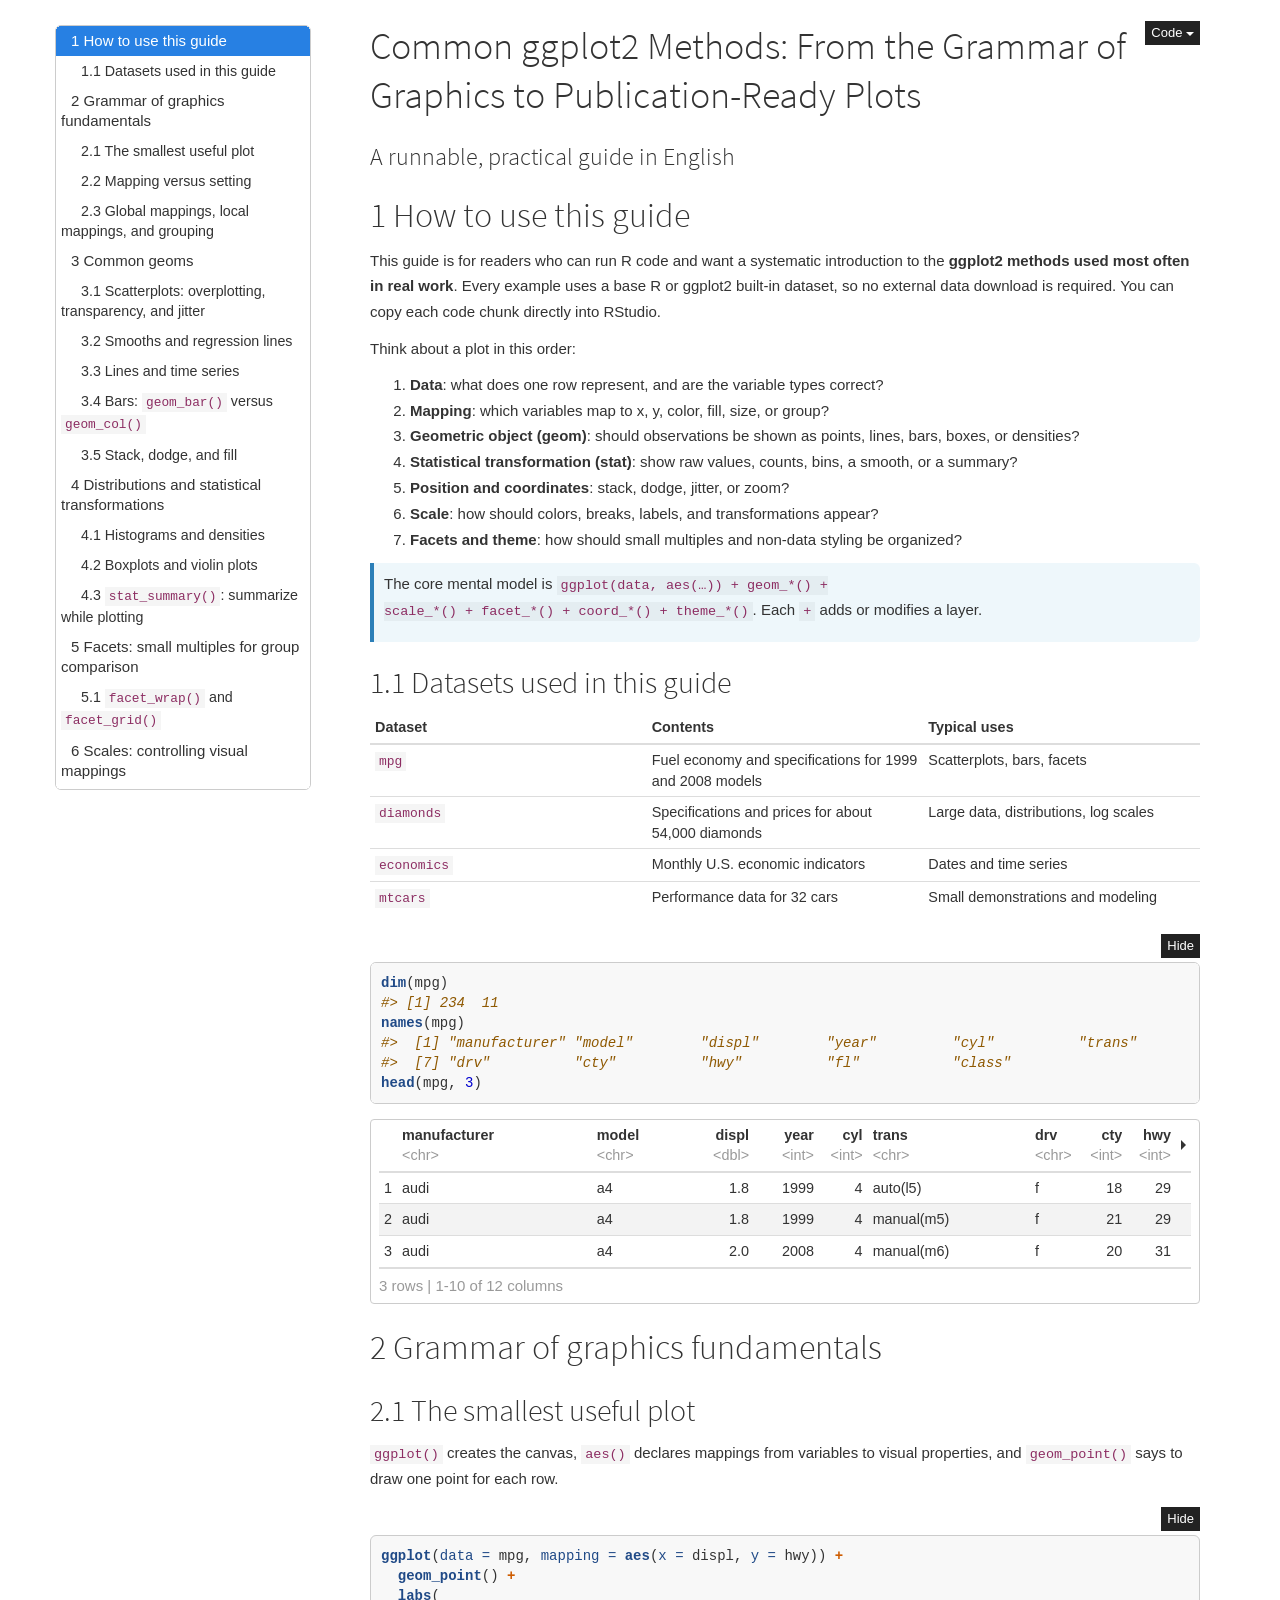
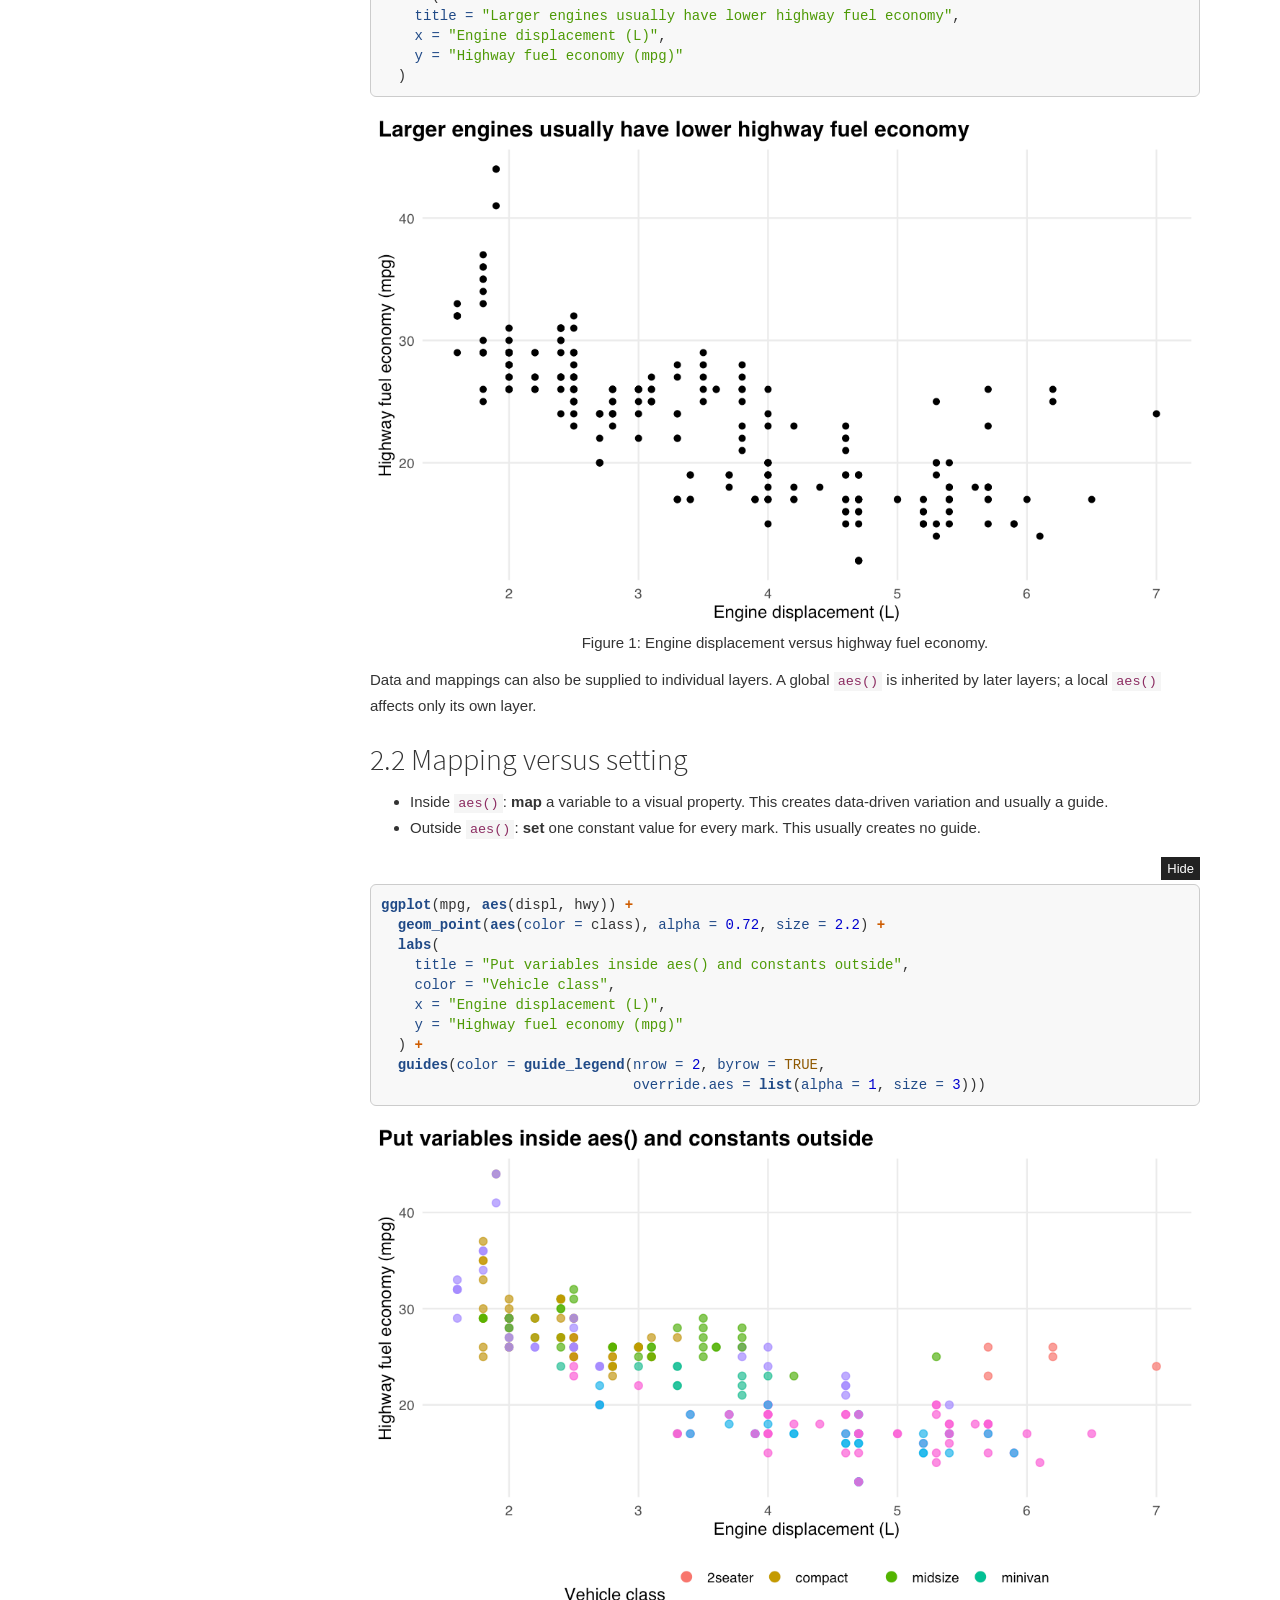
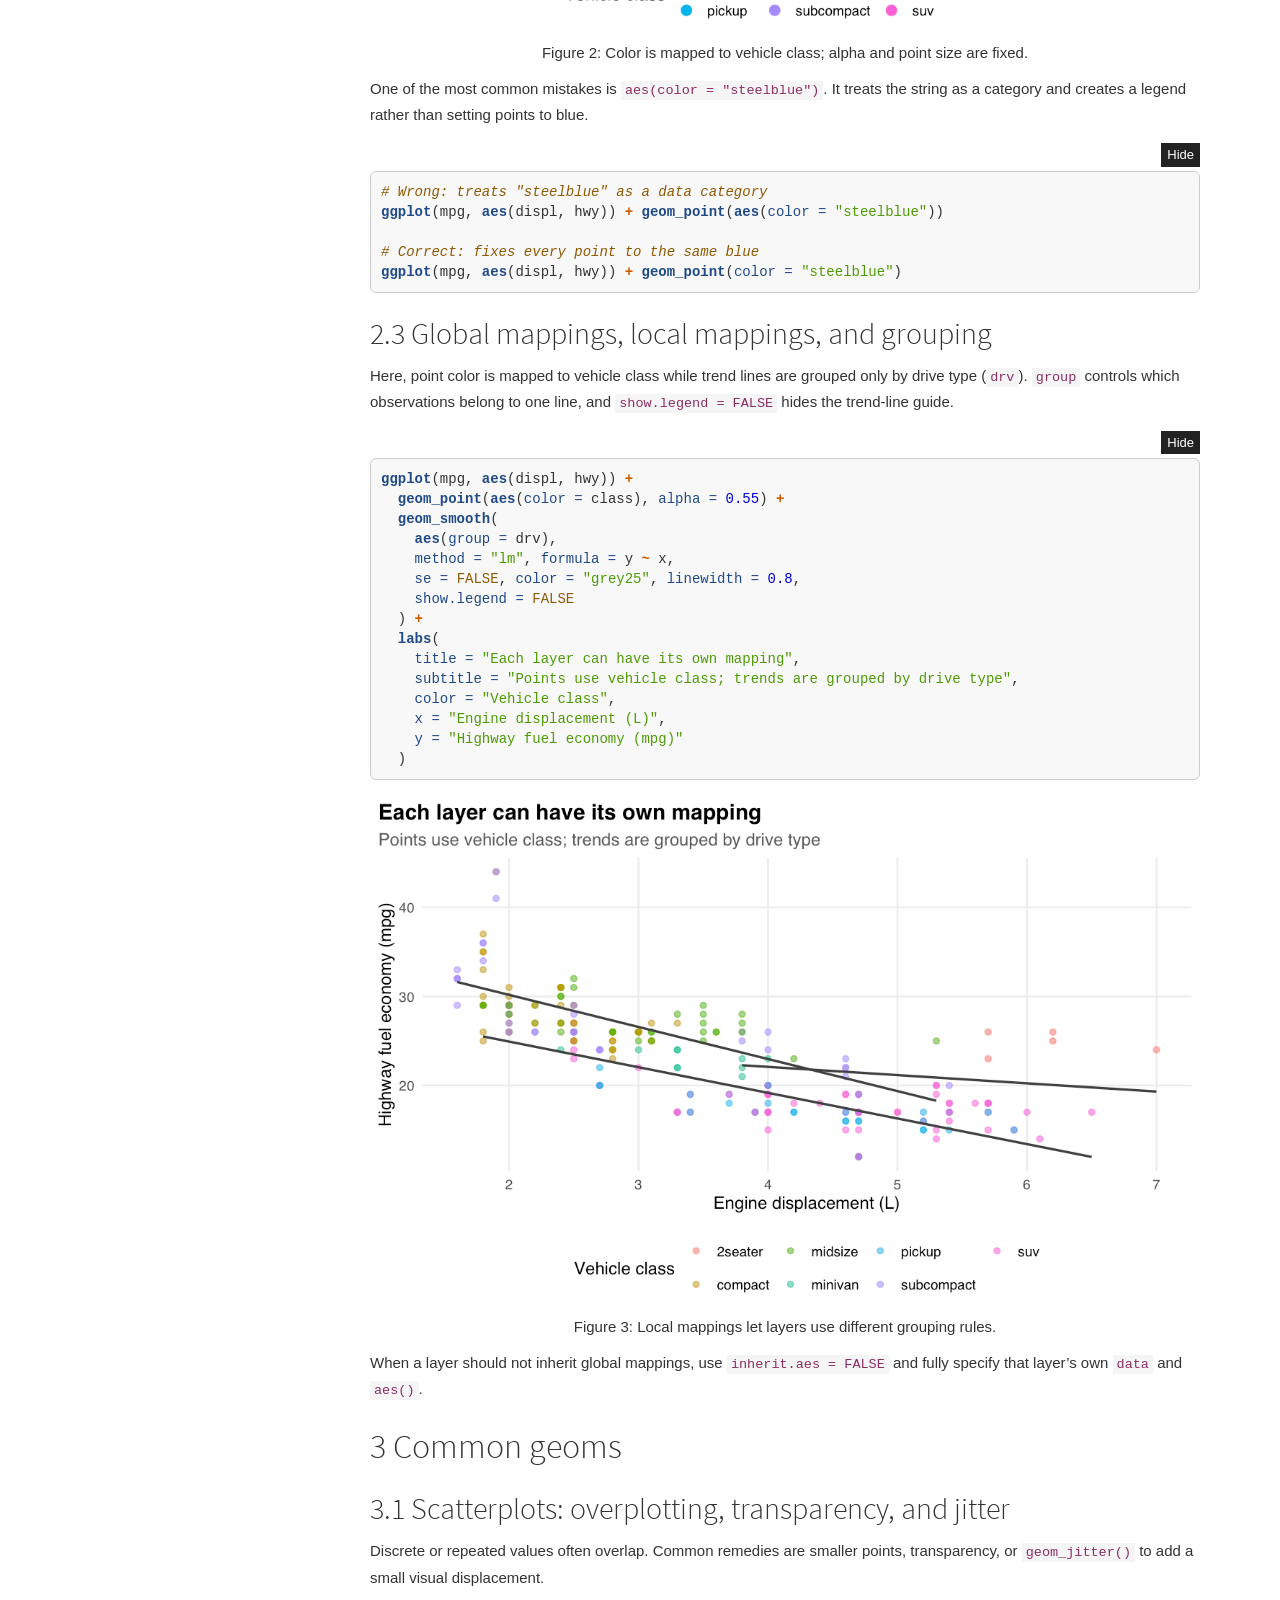
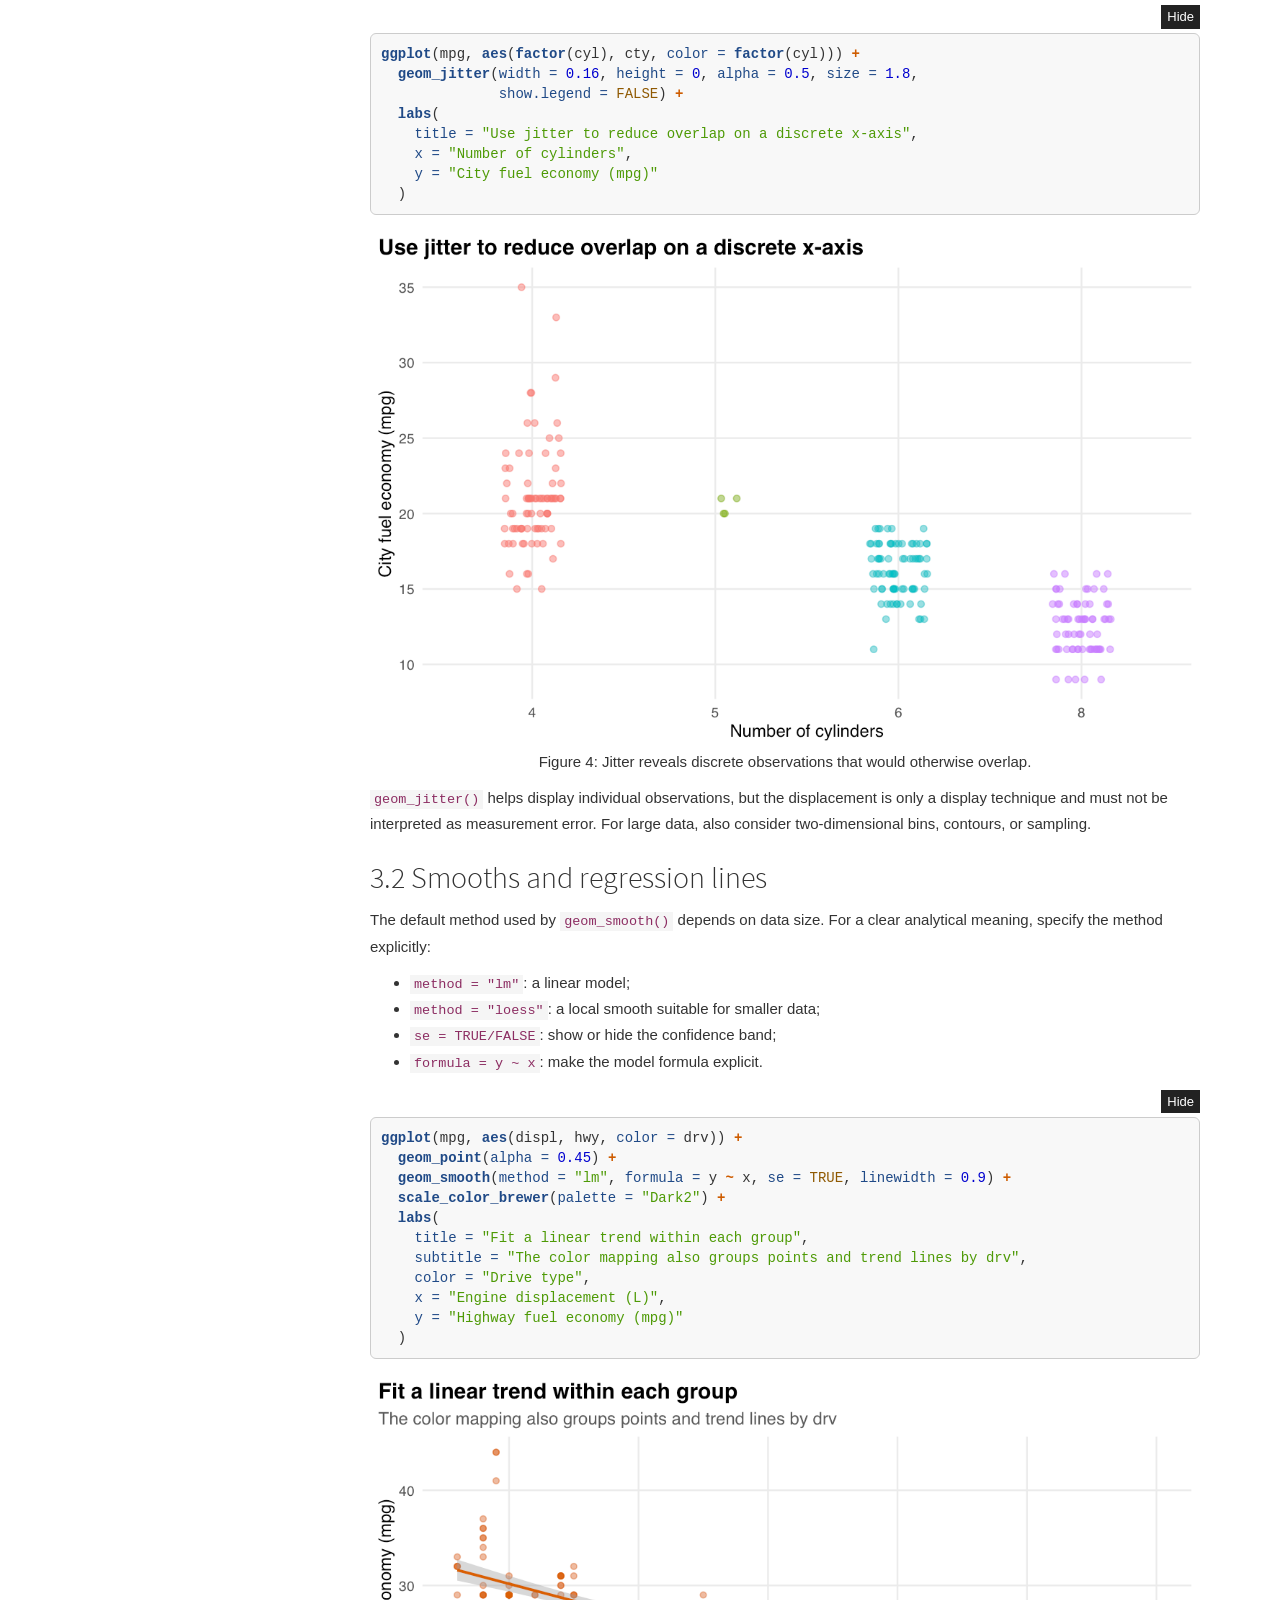
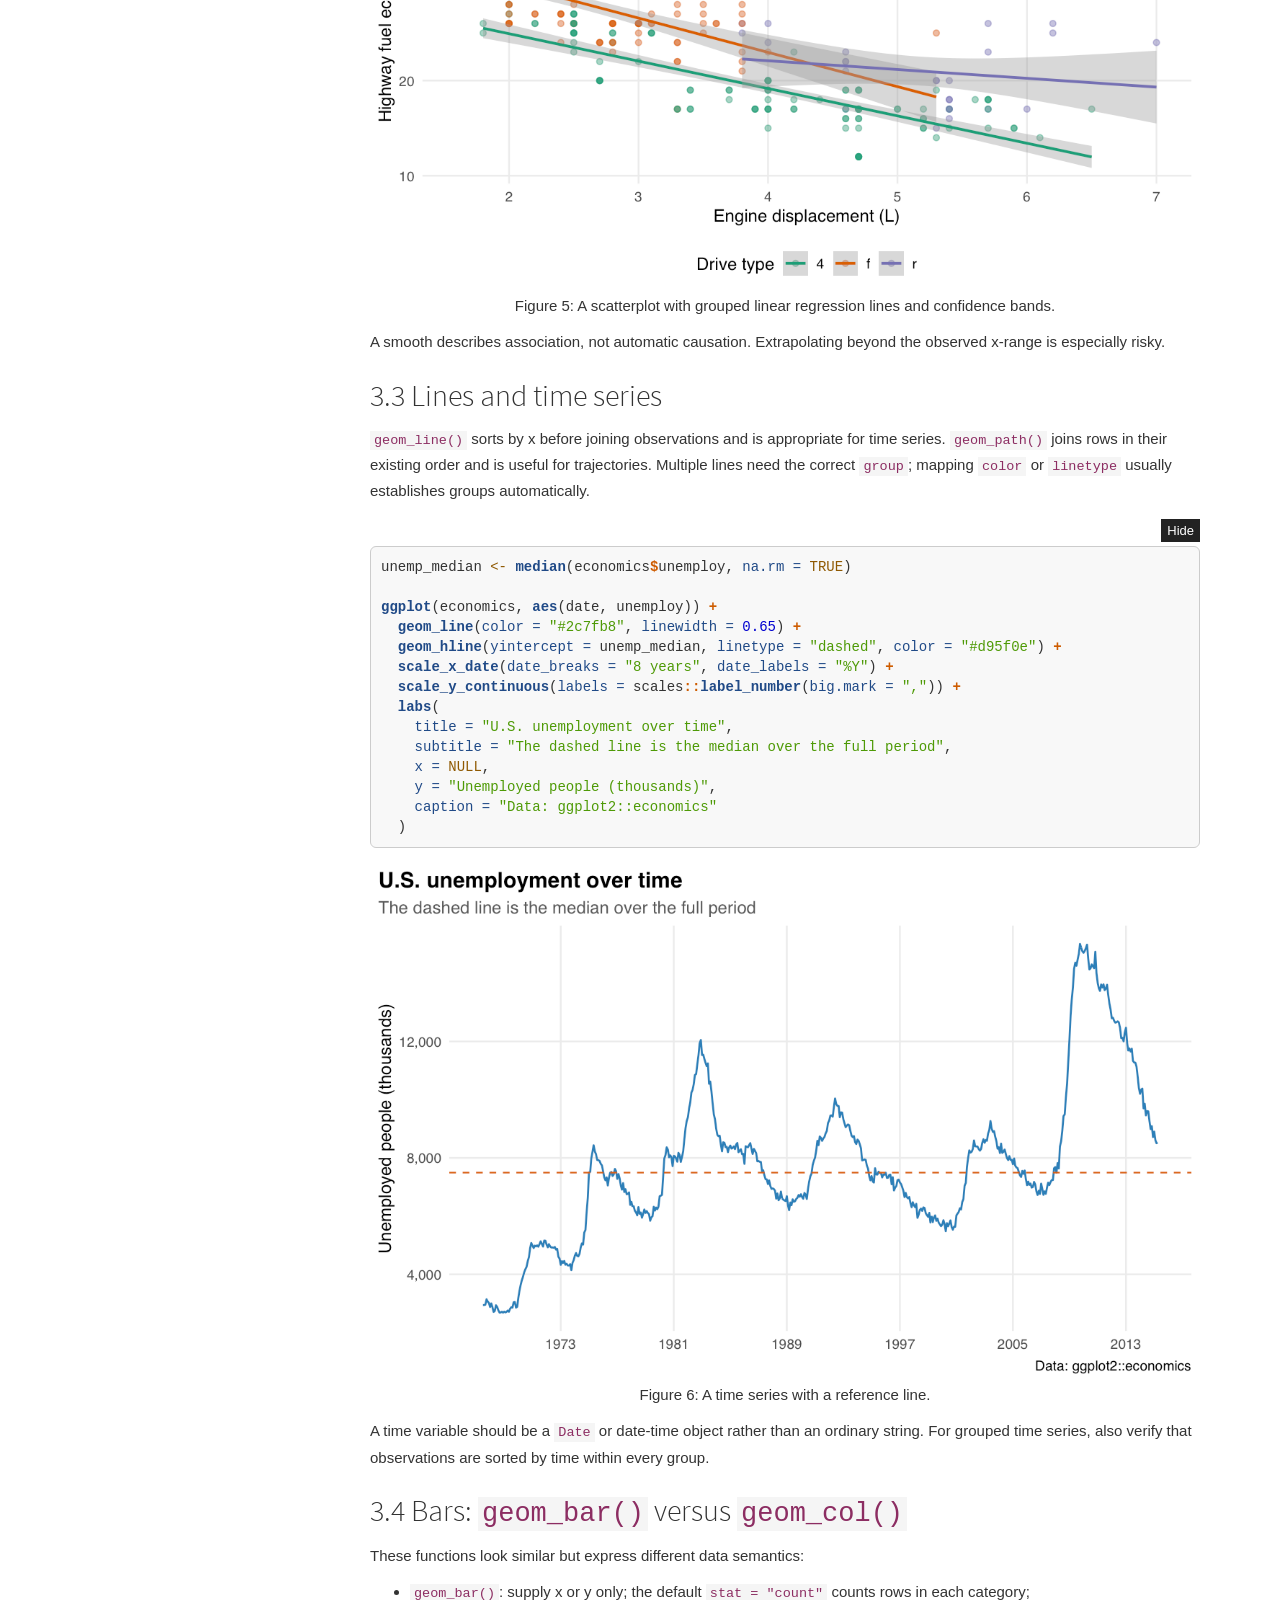
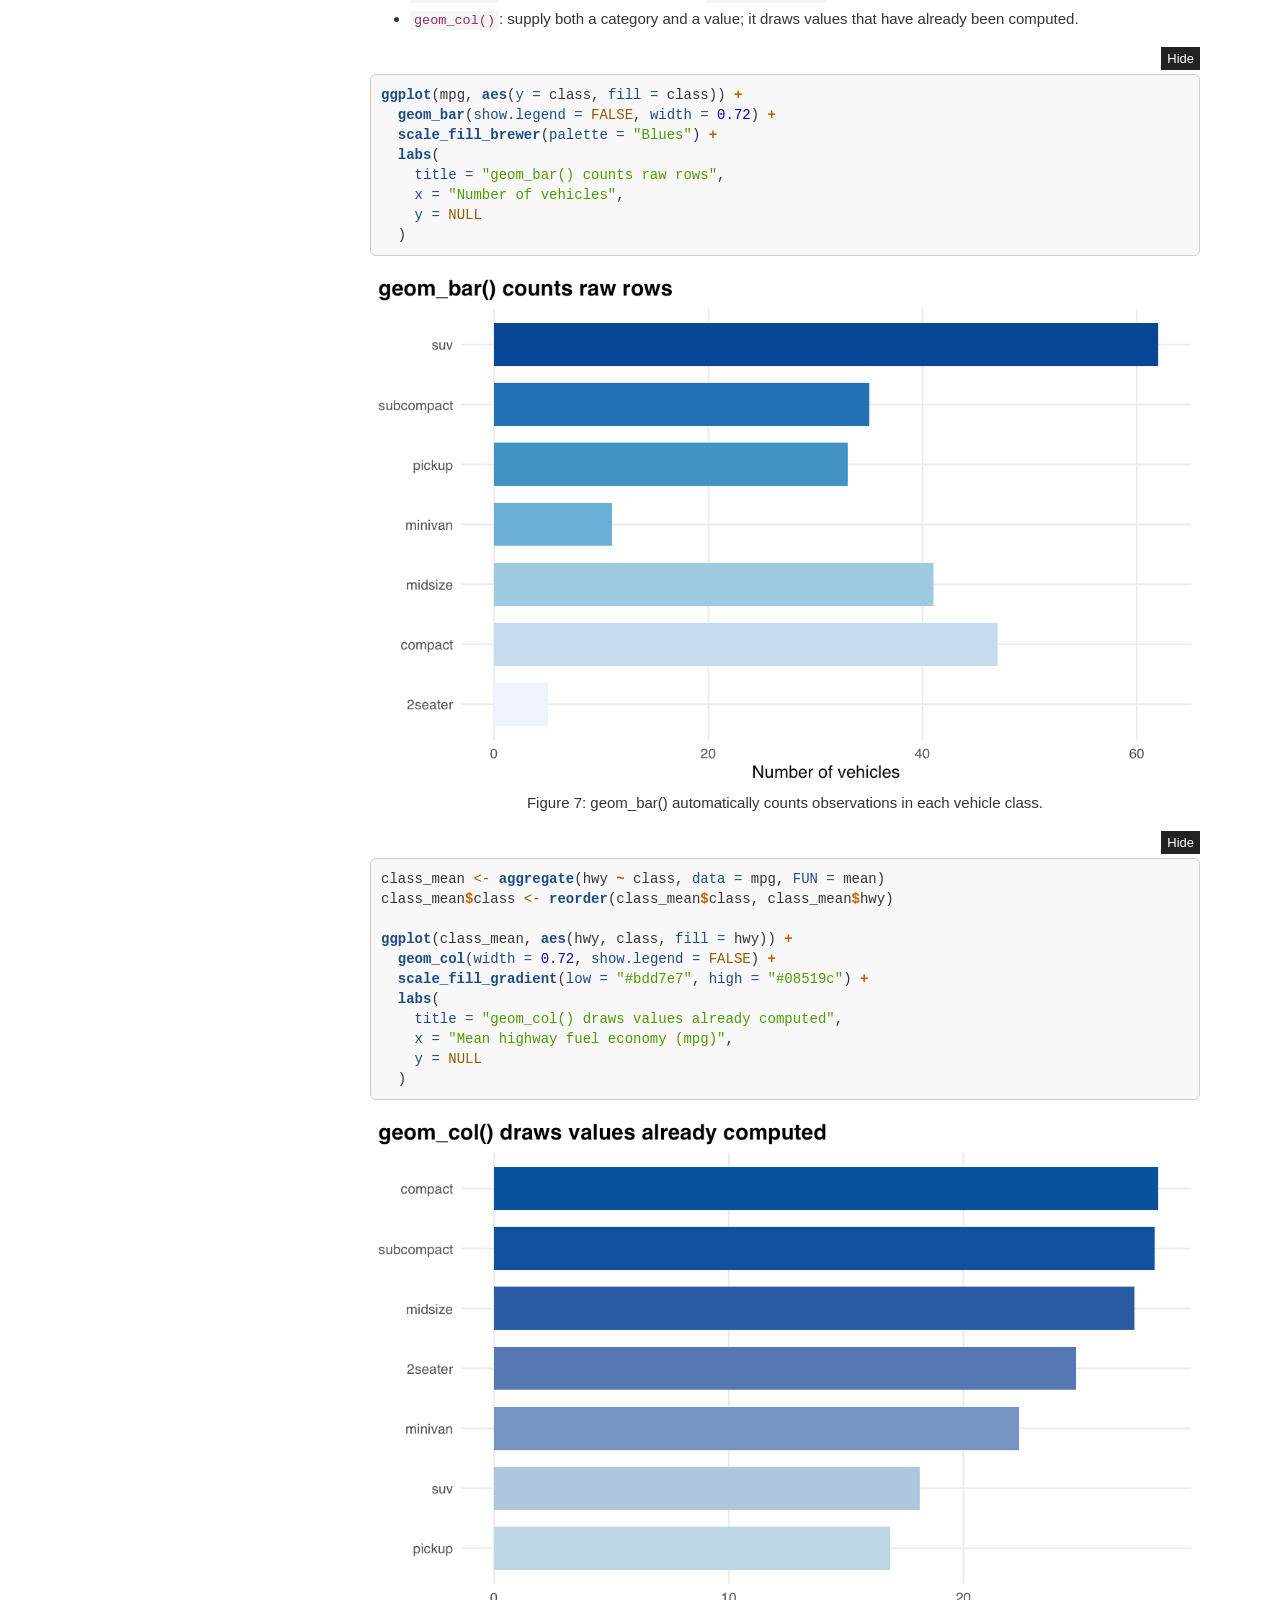
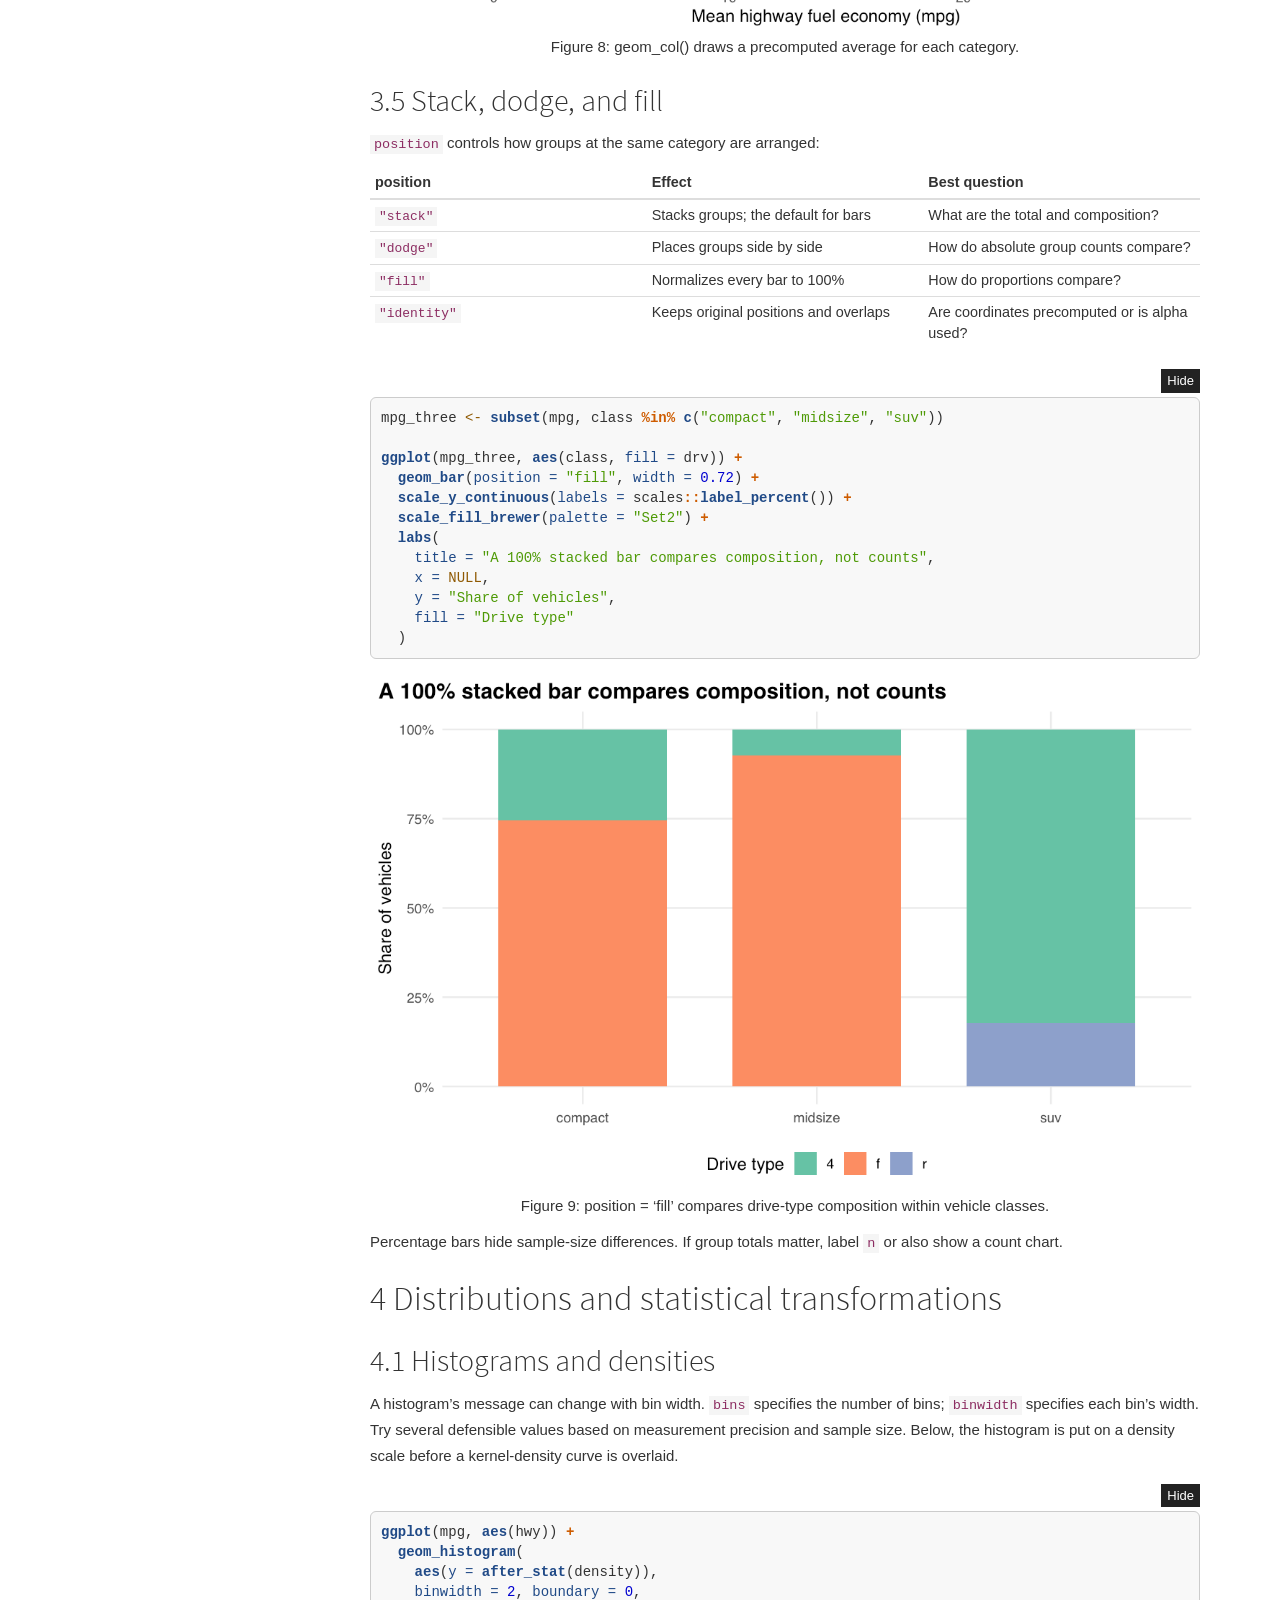
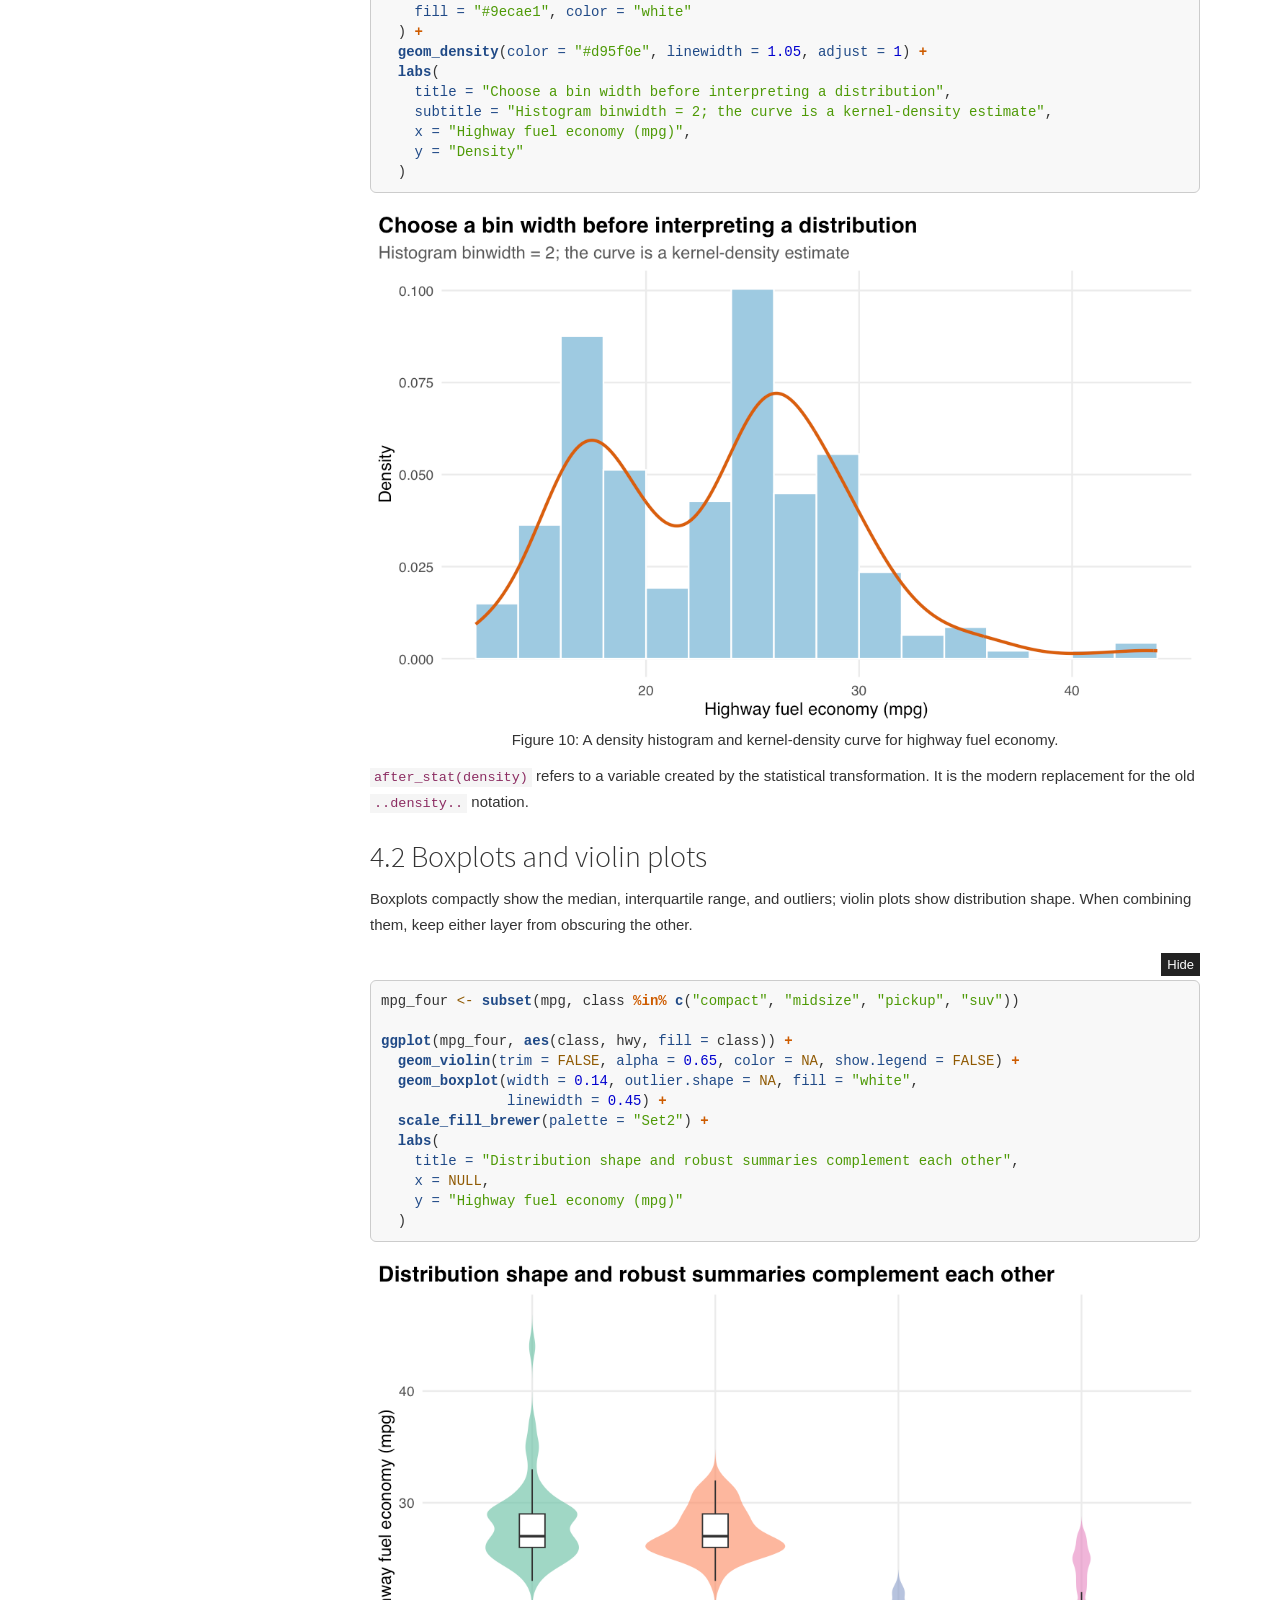
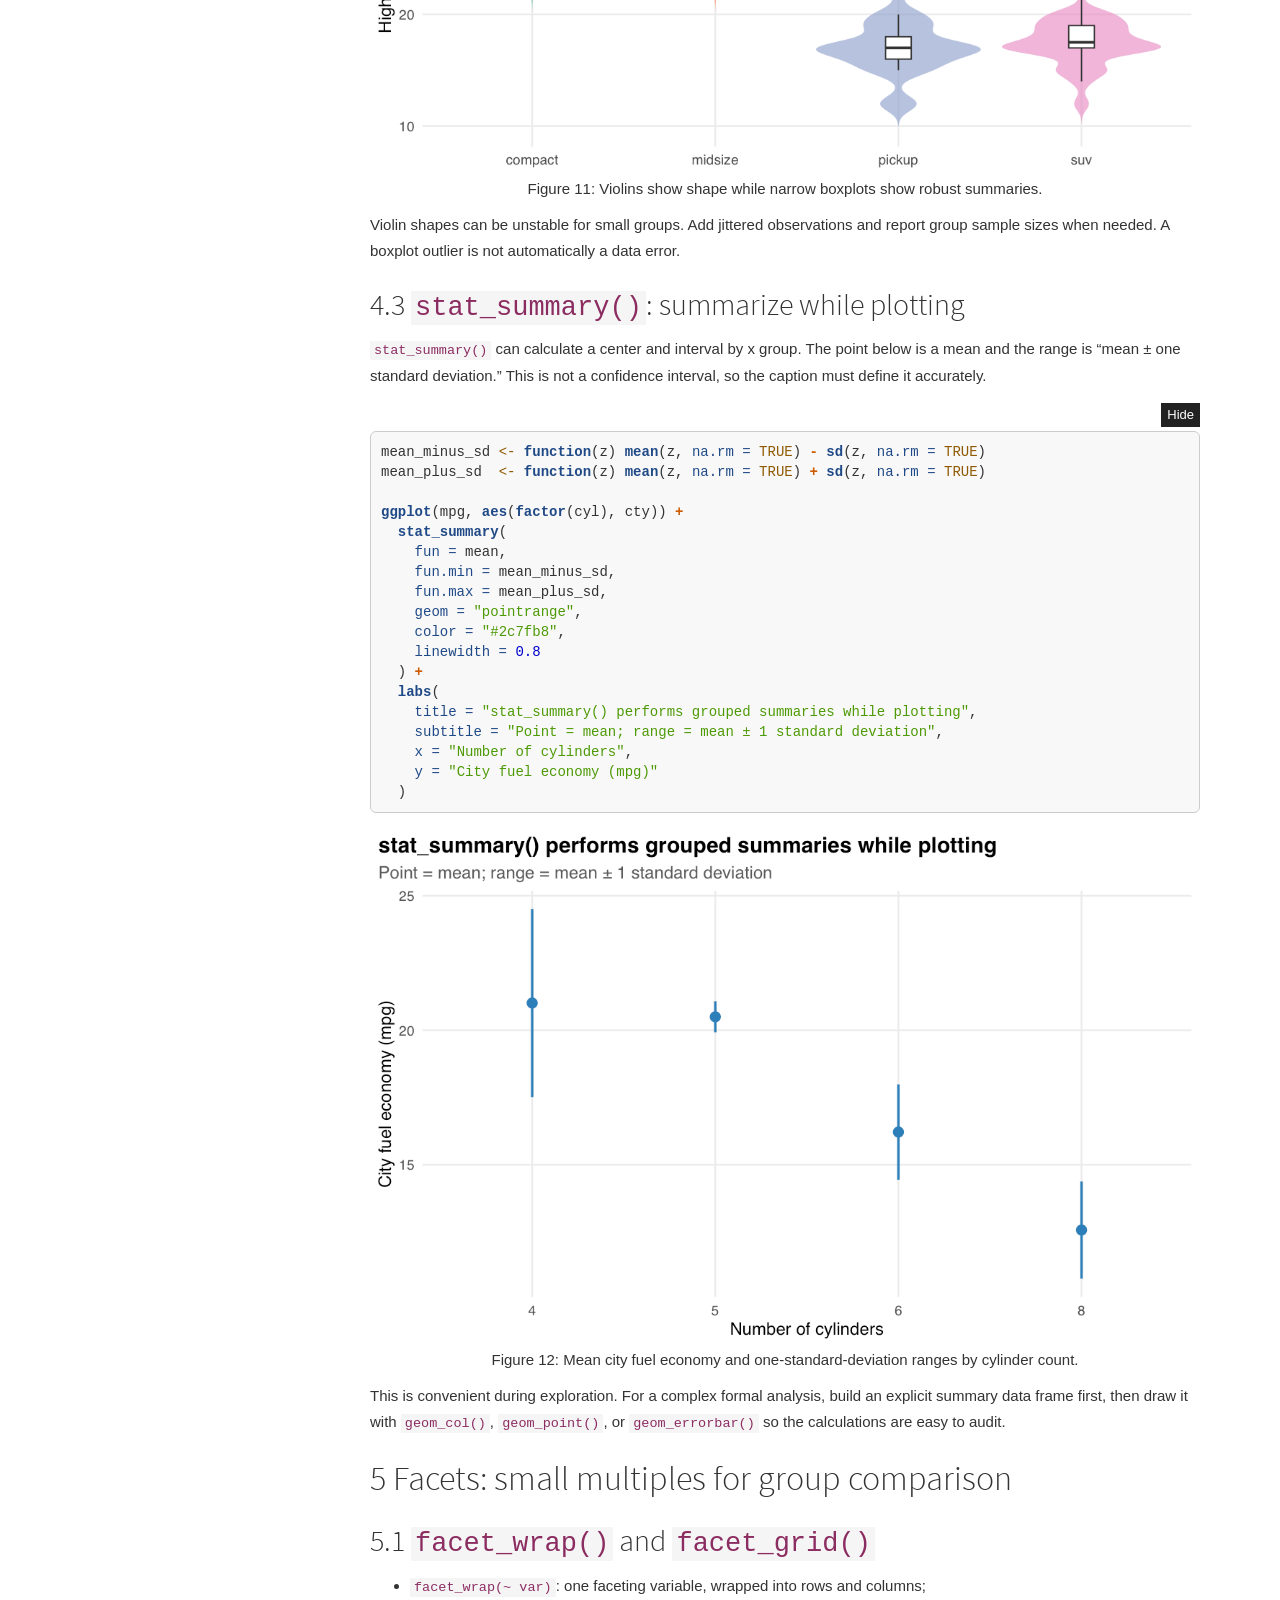
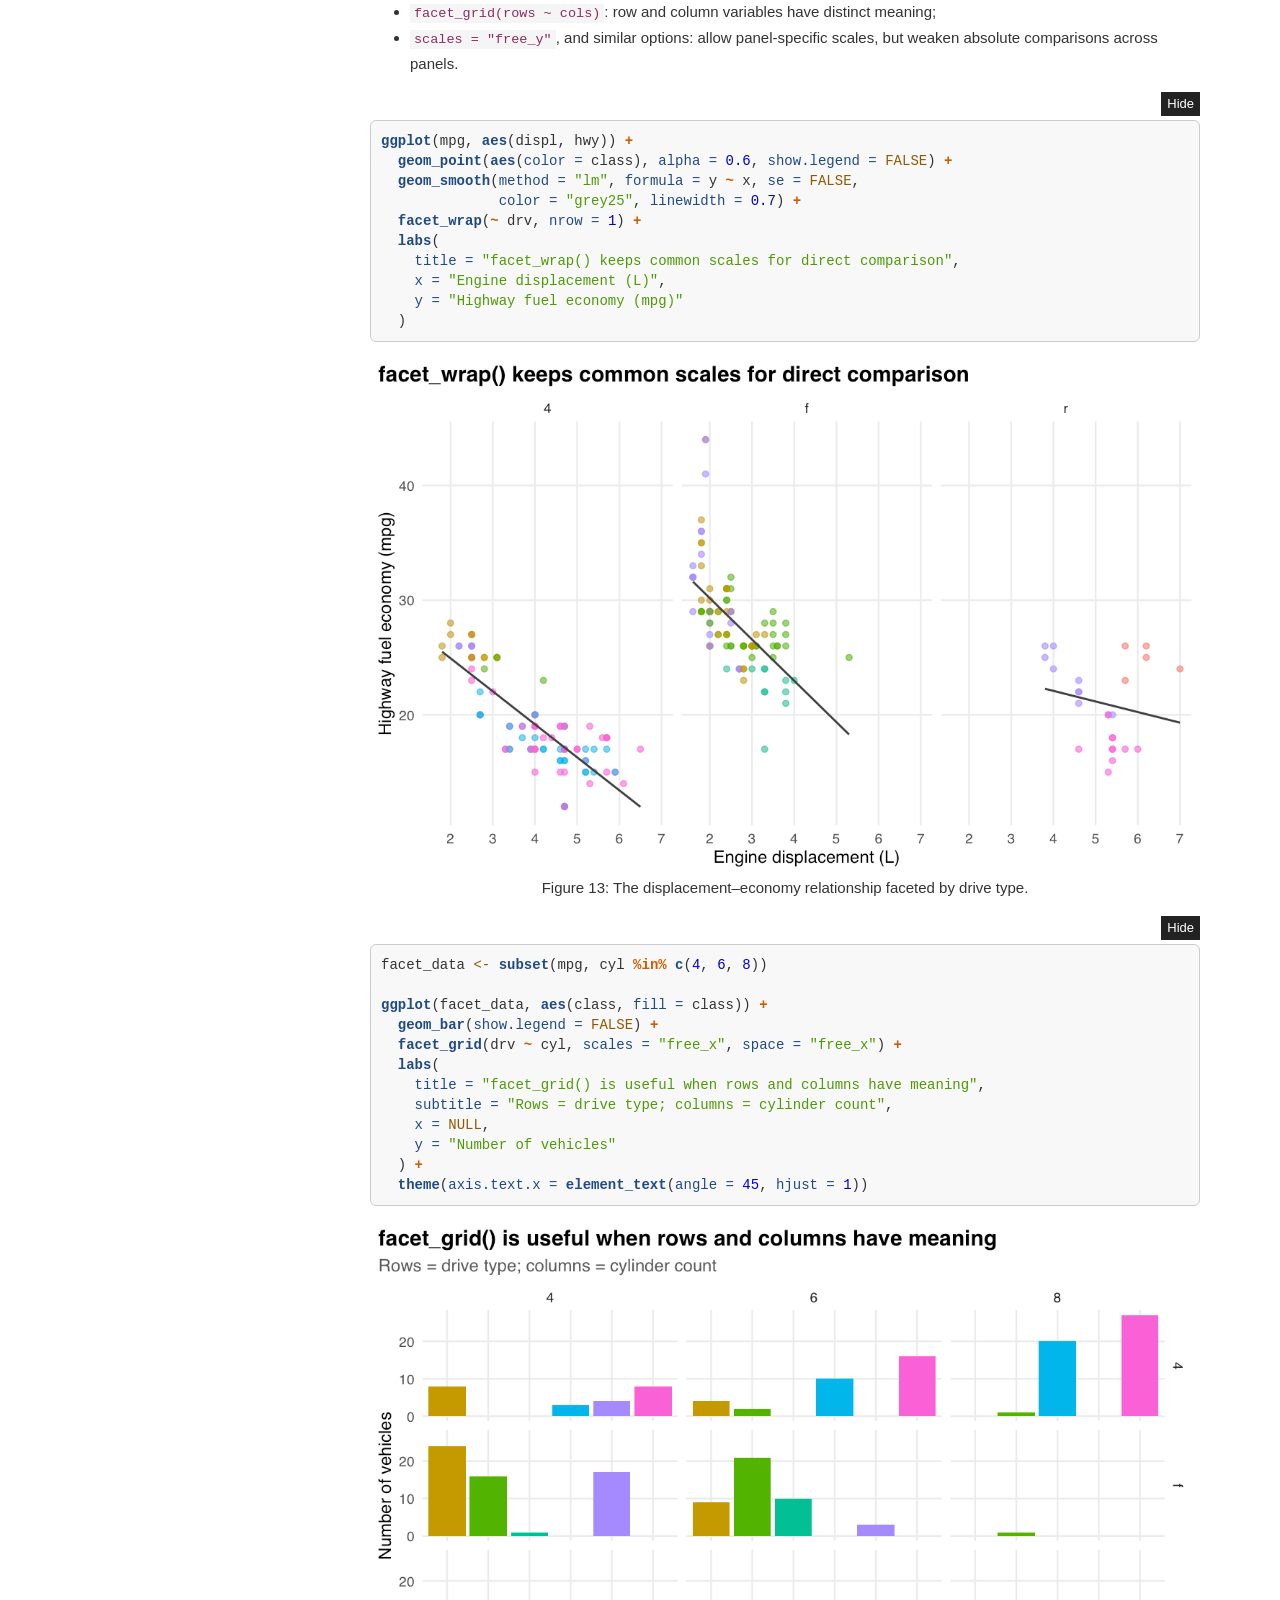
==== ggplot2_tutorial_en.html @ b7bbdc96 "Add bilingual ggplot2 HTML tutorials" ====
<!DOCTYPE html>

<html lang="en" xml:lang="en">

<head>

<meta charset="utf-8" />
<meta name="generator" content="pandoc" />
<meta http-equiv="X-UA-Compatible" content="IE=EDGE" />




<title>Common ggplot2 Methods: From the Grammar of Graphics to Publication-Ready Plots</title>

<script>// Pandoc 2.9 adds attributes on both header and div. We remove the former (to
// be compatible with the behavior of Pandoc < 2.8).
document.addEventListener('DOMContentLoaded', function(e) {
  var hs = document.querySelectorAll("div.section[class*='level'] > :first-child");
  var i, h, a;
  for (i = 0; i < hs.length; i++) {
    h = hs[i];
    if (!/^h[1-6]$/i.test(h.tagName)) continue;  // it should be a header h1-h6
    a = h.attributes;
    while (a.length > 0) h.removeAttribute(a[0].name);
  }
});
</script>
<script>/*! jQuery v3.6.0 | (c) OpenJS Foundation and other contributors | jquery.org/license */
!function(e,t){"use strict";"object"==typeof module&&"object"==typeof module.exports?module.exports=e.document?t(e,!0):function(e){if(!e.document)throw new Error("jQuery requires a window with a document");return t(e)}:t(e)}("undefined"!=typeof window?window:this,function(C,e){"use strict";var t=[],r=Object.getPrototypeOf,s=t.slice,g=t.flat?function(e){return t.flat.call(e)}:function(e){return t.concat.apply([],e)},u=t.push,i=t.indexOf,n={},o=n.toString,v=n.hasOwnProperty,a=v.toString,l=a.call(Object),y={},m=function(e){return"function"==typeof e&&"number"!=typeof e.nodeType&&"function"!=typeof e.item},x=function(e){return null!=e&&e===e.window},E=C.document,c={type:!0,src:!0,nonce:!0,noModule:!0};function b(e,t,n){var r,i,o=(n=n||E).createElement("script");if(o.text=e,t)for(r in c)(i=t[r]||t.getAttribute&&t.getAttribute(r))&&o.setAttribute(r,i);n.head.appendChild(o).parentNode.removeChild(o)}function w(e){return null==e?e+"":"object"==typeof e||"function"==typeof e?n[o.call(e)]||"object":typeof e}var f="3.6.0",S=function(e,t){return new S.fn.init(e,t)};function p(e){var t=!!e&&"length"in e&&e.length,n=w(e);return!m(e)&&!x(e)&&("array"===n||0===t||"number"==typeof t&&0<t&&t-1 in e)}S.fn=S.prototype={jquery:f,constructor:S,length:0,toArray:function(){return s.call(this)},get:function(e){return null==e?s.call(this):e<0?this[e+this.length]:this[e]},pushStack:function(e){var t=S.merge(this.constructor(),e);return t.prevObject=this,t},each:function(e){return S.each(this,e)},map:function(n){return this.pushStack(S.map(this,function(e,t){return n.call(e,t,e)}))},slice:function(){return this.pushStack(s.apply(this,arguments))},first:function(){return this.eq(0)},last:function(){return this.eq(-1)},even:function(){return this.pushStack(S.grep(this,function(e,t){return(t+1)%2}))},odd:function(){return this.pushStack(S.grep(this,function(e,t){return t%2}))},eq:function(e){var t=this.length,n=+e+(e<0?t:0);return this.pushStack(0<=n&&n<t?[this[n]]:[])},end:function(){return this.prevObject||this.constructor()},push:u,sort:t.sort,splice:t.splice},S.extend=S.fn.extend=function(){var e,t,n,r,i,o,a=arguments[0]||{},s=1,u=arguments.length,l=!1;for("boolean"==typeof a&&(l=a,a=arguments[s]||{},s++),"object"==typeof a||m(a)||(a={}),s===u&&(a=this,s--);s<u;s++)if(null!=(e=arguments[s]))for(t in e)r=e[t],"__proto__"!==t&&a!==r&&(l&&r&&(S.isPlainObject(r)||(i=Array.isArray(r)))?(n=a[t],o=i&&!Array.isArray(n)?[]:i||S.isPlainObject(n)?n:{},i=!1,a[t]=S.extend(l,o,r)):void 0!==r&&(a[t]=r));return a},S.extend({expando:"jQuery"+(f+Math.random()).replace(/\D/g,""),isReady:!0,error:function(e){throw new Error(e)},noop:function(){},isPlainObject:function(e){var t,n;return!(!e||"[object Object]"!==o.call(e))&&(!(t=r(e))||"function"==typeof(n=v.call(t,"constructor")&&t.constructor)&&a.call(n)===l)},isEmptyObject:function(e){var t;for(t in e)return!1;return!0},globalEval:function(e,t,n){b(e,{nonce:t&&t.nonce},n)},each:function(e,t){var n,r=0;if(p(e)){for(n=e.length;r<n;r++)if(!1===t.call(e[r],r,e[r]))break}else for(r in e)if(!1===t.call(e[r],r,e[r]))break;return e},makeArray:function(e,t){var n=t||[];return null!=e&&(p(Object(e))?S.merge(n,"string"==typeof e?[e]:e):u.call(n,e)),n},inArray:function(e,t,n){return null==t?-1:i.call(t,e,n)},merge:function(e,t){for(var n=+t.length,r=0,i=e.length;r<n;r++)e[i++]=t[r];return e.length=i,e},grep:function(e,t,n){for(var r=[],i=0,o=e.length,a=!n;i<o;i++)!t(e[i],i)!==a&&r.push(e[i]);return r},map:function(e,t,n){var r,i,o=0,a=[];if(p(e))for(r=e.length;o<r;o++)null!=(i=t(e[o],o,n))&&a.push(i);else for(o in e)null!=(i=t(e[o],o,n))&&a.push(i);return g(a)},guid:1,support:y}),"function"==typeof Symbol&&(S.fn[Symbol.iterator]=t[Symbol.iterator]),S.each("Boolean Number String Function Array Date RegExp Object Error Symbol".split(" "),function(e,t){n["[object "+t+"]"]=t.toLowerCase()});var d=function(n){var e,d,b,o,i,h,f,g,w,u,l,T,C,a,E,v,s,c,y,S="sizzle"+1*new Date,p=n.document,k=0,r=0,m=ue(),x=ue(),A=ue(),N=ue(),j=function(e,t){return e===t&&(l=!0),0},D={}.hasOwnProperty,t=[],q=t.pop,L=t.push,H=t.push,O=t.slice,P=function(e,t){for(var n=0,r=e.length;n<r;n++)if(e[n]===t)return n;return-1},R="checked|selected|async|autofocus|autoplay|controls|defer|disabled|hidden|ismap|loop|multiple|open|readonly|required|scoped",M="[\\x20\\t\\r\\n\\f]",I="(?:\\\\[\\da-fA-F]{1,6}"+M+"?|\\\\[^\\r\\n\\f]|[\\w-]|[^\0-\\x7f])+",W="\\["+M+"*("+I+")(?:"+M+"*([*^$|!~]?=)"+M+"*(?:'((?:\\\\.|[^\\\\'])*)'|\"((?:\\\\.|[^\\\\\"])*)\"|("+I+"))|)"+M+"*\\]",F=":("+I+")(?:\\((('((?:\\\\.|[^\\\\'])*)'|\"((?:\\\\.|[^\\\\\"])*)\")|((?:\\\\.|[^\\\\()[\\]]|"+W+")*)|.*)\\)|)",B=new RegExp(M+"+","g"),$=new RegExp("^"+M+"+|((?:^|[^\\\\])(?:\\\\.)*)"+M+"+$","g"),_=new RegExp("^"+M+"*,"+M+"*"),z=new RegExp("^"+M+"*([>+~]|"+M+")"+M+"*"),U=new RegExp(M+"|>"),X=new RegExp(F),V=new RegExp("^"+I+"$"),G={ID:new RegExp("^#("+I+")"),CLASS:new RegExp("^\\.("+I+")"),TAG:new RegExp("^("+I+"|[*])"),ATTR:new RegExp("^"+W),PSEUDO:new RegExp("^"+F),CHILD:new RegExp("^:(only|first|last|nth|nth-last)-(child|of-type)(?:\\("+M+"*(even|odd|(([+-]|)(\\d*)n|)"+M+"*(?:([+-]|)"+M+"*(\\d+)|))"+M+"*\\)|)","i"),bool:new RegExp("^(?:"+R+")$","i"),needsContext:new RegExp("^"+M+"*[>+~]|:(even|odd|eq|gt|lt|nth|first|last)(?:\\("+M+"*((?:-\\d)?\\d*)"+M+"*\\)|)(?=[^-]|$)","i")},Y=/HTML$/i,Q=/^(?:input|select|textarea|button)$/i,J=/^h\d$/i,K=/^[^{]+\{\s*\[native \w/,Z=/^(?:#([\w-]+)|(\w+)|\.([\w-]+))$/,ee=/[+~]/,te=new RegExp("\\\\[\\da-fA-F]{1,6}"+M+"?|\\\\([^\\r\\n\\f])","g"),ne=function(e,t){var n="0x"+e.slice(1)-65536;return t||(n<0?String.fromCharCode(n+65536):String.fromCharCode(n>>10|55296,1023&n|56320))},re=/([\0-\x1f\x7f]|^-?\d)|^-$|[^\0-\x1f\x7f-\uFFFF\w-]/g,ie=function(e,t){return t?"\0"===e?"\ufffd":e.slice(0,-1)+"\\"+e.charCodeAt(e.length-1).toString(16)+" ":"\\"+e},oe=function(){T()},ae=be(function(e){return!0===e.disabled&&"fieldset"===e.nodeName.toLowerCase()},{dir:"parentNode",next:"legend"});try{H.apply(t=O.call(p.childNodes),p.childNodes),t[p.childNodes.length].nodeType}catch(e){H={apply:t.length?function(e,t){L.apply(e,O.call(t))}:function(e,t){var n=e.length,r=0;while(e[n++]=t[r++]);e.length=n-1}}}function se(t,e,n,r){var i,o,a,s,u,l,c,f=e&&e.ownerDocument,p=e?e.nodeType:9;if(n=n||[],"string"!=typeof t||!t||1!==p&&9!==p&&11!==p)return n;if(!r&&(T(e),e=e||C,E)){if(11!==p&&(u=Z.exec(t)))if(i=u[1]){if(9===p){if(!(a=e.getElementById(i)))return n;if(a.id===i)return n.push(a),n}else if(f&&(a=f.getElementById(i))&&y(e,a)&&a.id===i)return n.push(a),n}else{if(u[2])return H.apply(n,e.getElementsByTagName(t)),n;if((i=u[3])&&d.getElementsByClassName&&e.getElementsByClassName)return H.apply(n,e.getElementsByClassName(i)),n}if(d.qsa&&!N[t+" "]&&(!v||!v.test(t))&&(1!==p||"object"!==e.nodeName.toLowerCase())){if(c=t,f=e,1===p&&(U.test(t)||z.test(t))){(f=ee.test(t)&&ye(e.parentNode)||e)===e&&d.scope||((s=e.getAttribute("id"))?s=s.replace(re,ie):e.setAttribute("id",s=S)),o=(l=h(t)).length;while(o--)l[o]=(s?"#"+s:":scope")+" "+xe(l[o]);c=l.join(",")}try{return H.apply(n,f.querySelectorAll(c)),n}catch(e){N(t,!0)}finally{s===S&&e.removeAttribute("id")}}}return g(t.replace($,"$1"),e,n,r)}function ue(){var r=[];return function e(t,n){return r.push(t+" ")>b.cacheLength&&delete e[r.shift()],e[t+" "]=n}}function le(e){return e[S]=!0,e}function ce(e){var t=C.createElement("fieldset");try{return!!e(t)}catch(e){return!1}finally{t.parentNode&&t.parentNode.removeChild(t),t=null}}function fe(e,t){var n=e.split("|"),r=n.length;while(r--)b.attrHandle[n[r]]=t}function pe(e,t){var n=t&&e,r=n&&1===e.nodeType&&1===t.nodeType&&e.sourceIndex-t.sourceIndex;if(r)return r;if(n)while(n=n.nextSibling)if(n===t)return-1;return e?1:-1}function de(t){return function(e){return"input"===e.nodeName.toLowerCase()&&e.type===t}}function he(n){return function(e){var t=e.nodeName.toLowerCase();return("input"===t||"button"===t)&&e.type===n}}function ge(t){return function(e){return"form"in e?e.parentNode&&!1===e.disabled?"label"in e?"label"in e.parentNode?e.parentNode.disabled===t:e.disabled===t:e.isDisabled===t||e.isDisabled!==!t&&ae(e)===t:e.disabled===t:"label"in e&&e.disabled===t}}function ve(a){return le(function(o){return o=+o,le(function(e,t){var n,r=a([],e.length,o),i=r.length;while(i--)e[n=r[i]]&&(e[n]=!(t[n]=e[n]))})})}function ye(e){return e&&"undefined"!=typeof e.getElementsByTagName&&e}for(e in d=se.support={},i=se.isXML=function(e){var t=e&&e.namespaceURI,n=e&&(e.ownerDocument||e).documentElement;return!Y.test(t||n&&n.nodeName||"HTML")},T=se.setDocument=function(e){var t,n,r=e?e.ownerDocument||e:p;return r!=C&&9===r.nodeType&&r.documentElement&&(a=(C=r).documentElement,E=!i(C),p!=C&&(n=C.defaultView)&&n.top!==n&&(n.addEventListener?n.addEventListener("unload",oe,!1):n.attachEvent&&n.attachEvent("onunload",oe)),d.scope=ce(function(e){return a.appendChild(e).appendChild(C.createElement("div")),"undefined"!=typeof e.querySelectorAll&&!e.querySelectorAll(":scope fieldset div").length}),d.attributes=ce(function(e){return e.className="i",!e.getAttribute("className")}),d.getElementsByTagName=ce(function(e){return e.appendChild(C.createComment("")),!e.getElementsByTagName("*").length}),d.getElementsByClassName=K.test(C.getElementsByClassName),d.getById=ce(function(e){return a.appendChild(e).id=S,!C.getElementsByName||!C.getElementsByName(S).length}),d.getById?(b.filter.ID=function(e){var t=e.replace(te,ne);return function(e){return e.getAttribute("id")===t}},b.find.ID=function(e,t){if("undefined"!=typeof t.getElementById&&E){var n=t.getElementById(e);return n?[n]:[]}}):(b.filter.ID=function(e){var n=e.replace(te,ne);return function(e){var t="undefined"!=typeof e.getAttributeNode&&e.getAttributeNode("id");return t&&t.value===n}},b.find.ID=function(e,t){if("undefined"!=typeof t.getElementById&&E){var n,r,i,o=t.getElementById(e);if(o){if((n=o.getAttributeNode("id"))&&n.value===e)return[o];i=t.getElementsByName(e),r=0;while(o=i[r++])if((n=o.getAttributeNode("id"))&&n.value===e)return[o]}return[]}}),b.find.TAG=d.getElementsByTagName?function(e,t){return"undefined"!=typeof t.getElementsByTagName?t.getElementsByTagName(e):d.qsa?t.querySelectorAll(e):void 0}:function(e,t){var n,r=[],i=0,o=t.getElementsByTagName(e);if("*"===e){while(n=o[i++])1===n.nodeType&&r.push(n);return r}return o},b.find.CLASS=d.getElementsByClassName&&function(e,t){if("undefined"!=typeof t.getElementsByClassName&&E)return t.getElementsByClassName(e)},s=[],v=[],(d.qsa=K.test(C.querySelectorAll))&&(ce(function(e){var t;a.appendChild(e).innerHTML="<a id='"+S+"'></a><select id='"+S+"-\r\\' msallowcapture=''><option selected=''></option></select>",e.querySelectorAll("[msallowcapture^='']").length&&v.push("[*^$]="+M+"*(?:''|\"\")"),e.querySelectorAll("[selected]").length||v.push("\\["+M+"*(?:value|"+R+")"),e.querySelectorAll("[id~="+S+"-]").length||v.push("~="),(t=C.createElement("input")).setAttribute("name",""),e.appendChild(t),e.querySelectorAll("[name='']").length||v.push("\\["+M+"*name"+M+"*="+M+"*(?:''|\"\")"),e.querySelectorAll(":checked").length||v.push(":checked"),e.querySelectorAll("a#"+S+"+*").length||v.push(".#.+[+~]"),e.querySelectorAll("\\\f"),v.push("[\\r\\n\\f]")}),ce(function(e){e.innerHTML="<a href='' disabled='disabled'></a><select disabled='disabled'><option/></select>";var t=C.createElement("input");t.setAttribute("type","hidden"),e.appendChild(t).setAttribute("name","D"),e.querySelectorAll("[name=d]").length&&v.push("name"+M+"*[*^$|!~]?="),2!==e.querySelectorAll(":enabled").length&&v.push(":enabled",":disabled"),a.appendChild(e).disabled=!0,2!==e.querySelectorAll(":disabled").length&&v.push(":enabled",":disabled"),e.querySelectorAll("*,:x"),v.push(",.*:")})),(d.matchesSelector=K.test(c=a.matches||a.webkitMatchesSelector||a.mozMatchesSelector||a.oMatchesSelector||a.msMatchesSelector))&&ce(function(e){d.disconnectedMatch=c.call(e,"*"),c.call(e,"[s!='']:x"),s.push("!=",F)}),v=v.length&&new RegExp(v.join("|")),s=s.length&&new RegExp(s.join("|")),t=K.test(a.compareDocumentPosition),y=t||K.test(a.contains)?function(e,t){var n=9===e.nodeType?e.documentElement:e,r=t&&t.parentNode;return e===r||!(!r||1!==r.nodeType||!(n.contains?n.contains(r):e.compareDocumentPosition&&16&e.compareDocumentPosition(r)))}:function(e,t){if(t)while(t=t.parentNode)if(t===e)return!0;return!1},j=t?function(e,t){if(e===t)return l=!0,0;var n=!e.compareDocumentPosition-!t.compareDocumentPosition;return n||(1&(n=(e.ownerDocument||e)==(t.ownerDocument||t)?e.compareDocumentPosition(t):1)||!d.sortDetached&&t.compareDocumentPosition(e)===n?e==C||e.ownerDocument==p&&y(p,e)?-1:t==C||t.ownerDocument==p&&y(p,t)?1:u?P(u,e)-P(u,t):0:4&n?-1:1)}:function(e,t){if(e===t)return l=!0,0;var n,r=0,i=e.parentNode,o=t.parentNode,a=[e],s=[t];if(!i||!o)return e==C?-1:t==C?1:i?-1:o?1:u?P(u,e)-P(u,t):0;if(i===o)return pe(e,t);n=e;while(n=n.parentNode)a.unshift(n);n=t;while(n=n.parentNode)s.unshift(n);while(a[r]===s[r])r++;return r?pe(a[r],s[r]):a[r]==p?-1:s[r]==p?1:0}),C},se.matches=function(e,t){return se(e,null,null,t)},se.matchesSelector=function(e,t){if(T(e),d.matchesSelector&&E&&!N[t+" "]&&(!s||!s.test(t))&&(!v||!v.test(t)))try{var n=c.call(e,t);if(n||d.disconnectedMatch||e.document&&11!==e.document.nodeType)return n}catch(e){N(t,!0)}return 0<se(t,C,null,[e]).length},se.contains=function(e,t){return(e.ownerDocument||e)!=C&&T(e),y(e,t)},se.attr=function(e,t){(e.ownerDocument||e)!=C&&T(e);var n=b.attrHandle[t.toLowerCase()],r=n&&D.call(b.attrHandle,t.toLowerCase())?n(e,t,!E):void 0;return void 0!==r?r:d.attributes||!E?e.getAttribute(t):(r=e.getAttributeNode(t))&&r.specified?r.value:null},se.escape=function(e){return(e+"").replace(re,ie)},se.error=function(e){throw new Error("Syntax error, unrecognized expression: "+e)},se.uniqueSort=function(e){var t,n=[],r=0,i=0;if(l=!d.detectDuplicates,u=!d.sortStable&&e.slice(0),e.sort(j),l){while(t=e[i++])t===e[i]&&(r=n.push(i));while(r--)e.splice(n[r],1)}return u=null,e},o=se.getText=function(e){var t,n="",r=0,i=e.nodeType;if(i){if(1===i||9===i||11===i){if("string"==typeof e.textContent)return e.textContent;for(e=e.firstChild;e;e=e.nextSibling)n+=o(e)}else if(3===i||4===i)return e.nodeValue}else while(t=e[r++])n+=o(t);return n},(b=se.selectors={cacheLength:50,createPseudo:le,match:G,attrHandle:{},find:{},relative:{">":{dir:"parentNode",first:!0}," ":{dir:"parentNode"},"+":{dir:"previousSibling",first:!0},"~":{dir:"previousSibling"}},preFilter:{ATTR:function(e){return e[1]=e[1].replace(te,ne),e[3]=(e[3]||e[4]||e[5]||"").replace(te,ne),"~="===e[2]&&(e[3]=" "+e[3]+" "),e.slice(0,4)},CHILD:function(e){return e[1]=e[1].toLowerCase(),"nth"===e[1].slice(0,3)?(e[3]||se.error(e[0]),e[4]=+(e[4]?e[5]+(e[6]||1):2*("even"===e[3]||"odd"===e[3])),e[5]=+(e[7]+e[8]||"odd"===e[3])):e[3]&&se.error(e[0]),e},PSEUDO:function(e){var t,n=!e[6]&&e[2];return G.CHILD.test(e[0])?null:(e[3]?e[2]=e[4]||e[5]||"":n&&X.test(n)&&(t=h(n,!0))&&(t=n.indexOf(")",n.length-t)-n.length)&&(e[0]=e[0].slice(0,t),e[2]=n.slice(0,t)),e.slice(0,3))}},filter:{TAG:function(e){var t=e.replace(te,ne).toLowerCase();return"*"===e?function(){return!0}:function(e){return e.nodeName&&e.nodeName.toLowerCase()===t}},CLASS:function(e){var t=m[e+" "];return t||(t=new RegExp("(^|"+M+")"+e+"("+M+"|$)"))&&m(e,function(e){return t.test("string"==typeof e.className&&e.className||"undefined"!=typeof e.getAttribute&&e.getAttribute("class")||"")})},ATTR:function(n,r,i){return function(e){var t=se.attr(e,n);return null==t?"!="===r:!r||(t+="","="===r?t===i:"!="===r?t!==i:"^="===r?i&&0===t.indexOf(i):"*="===r?i&&-1<t.indexOf(i):"$="===r?i&&t.slice(-i.length)===i:"~="===r?-1<(" "+t.replace(B," ")+" ").indexOf(i):"|="===r&&(t===i||t.slice(0,i.length+1)===i+"-"))}},CHILD:function(h,e,t,g,v){var y="nth"!==h.slice(0,3),m="last"!==h.slice(-4),x="of-type"===e;return 1===g&&0===v?function(e){return!!e.parentNode}:function(e,t,n){var r,i,o,a,s,u,l=y!==m?"nextSibling":"previousSibling",c=e.parentNode,f=x&&e.nodeName.toLowerCase(),p=!n&&!x,d=!1;if(c){if(y){while(l){a=e;while(a=a[l])if(x?a.nodeName.toLowerCase()===f:1===a.nodeType)return!1;u=l="only"===h&&!u&&"nextSibling"}return!0}if(u=[m?c.firstChild:c.lastChild],m&&p){d=(s=(r=(i=(o=(a=c)[S]||(a[S]={}))[a.uniqueID]||(o[a.uniqueID]={}))[h]||[])[0]===k&&r[1])&&r[2],a=s&&c.childNodes[s];while(a=++s&&a&&a[l]||(d=s=0)||u.pop())if(1===a.nodeType&&++d&&a===e){i[h]=[k,s,d];break}}else if(p&&(d=s=(r=(i=(o=(a=e)[S]||(a[S]={}))[a.uniqueID]||(o[a.uniqueID]={}))[h]||[])[0]===k&&r[1]),!1===d)while(a=++s&&a&&a[l]||(d=s=0)||u.pop())if((x?a.nodeName.toLowerCase()===f:1===a.nodeType)&&++d&&(p&&((i=(o=a[S]||(a[S]={}))[a.uniqueID]||(o[a.uniqueID]={}))[h]=[k,d]),a===e))break;return(d-=v)===g||d%g==0&&0<=d/g}}},PSEUDO:function(e,o){var t,a=b.pseudos[e]||b.setFilters[e.toLowerCase()]||se.error("unsupported pseudo: "+e);return a[S]?a(o):1<a.length?(t=[e,e,"",o],b.setFilters.hasOwnProperty(e.toLowerCase())?le(function(e,t){var n,r=a(e,o),i=r.length;while(i--)e[n=P(e,r[i])]=!(t[n]=r[i])}):function(e){return a(e,0,t)}):a}},pseudos:{not:le(function(e){var r=[],i=[],s=f(e.replace($,"$1"));return s[S]?le(function(e,t,n,r){var i,o=s(e,null,r,[]),a=e.length;while(a--)(i=o[a])&&(e[a]=!(t[a]=i))}):function(e,t,n){return r[0]=e,s(r,null,n,i),r[0]=null,!i.pop()}}),has:le(function(t){return function(e){return 0<se(t,e).length}}),contains:le(function(t){return t=t.replace(te,ne),function(e){return-1<(e.textContent||o(e)).indexOf(t)}}),lang:le(function(n){return V.test(n||"")||se.error("unsupported lang: "+n),n=n.replace(te,ne).toLowerCase(),function(e){var t;do{if(t=E?e.lang:e.getAttribute("xml:lang")||e.getAttribute("lang"))return(t=t.toLowerCase())===n||0===t.indexOf(n+"-")}while((e=e.parentNode)&&1===e.nodeType);return!1}}),target:function(e){var t=n.location&&n.location.hash;return t&&t.slice(1)===e.id},root:function(e){return e===a},focus:function(e){return e===C.activeElement&&(!C.hasFocus||C.hasFocus())&&!!(e.type||e.href||~e.tabIndex)},enabled:ge(!1),disabled:ge(!0),checked:function(e){var t=e.nodeName.toLowerCase();return"input"===t&&!!e.checked||"option"===t&&!!e.selected},selected:function(e){return e.parentNode&&e.parentNode.selectedIndex,!0===e.selected},empty:function(e){for(e=e.firstChild;e;e=e.nextSibling)if(e.nodeType<6)return!1;return!0},parent:function(e){return!b.pseudos.empty(e)},header:function(e){return J.test(e.nodeName)},input:function(e){return Q.test(e.nodeName)},button:function(e){var t=e.nodeName.toLowerCase();return"input"===t&&"button"===e.type||"button"===t},text:function(e){var t;return"input"===e.nodeName.toLowerCase()&&"text"===e.type&&(null==(t=e.getAttribute("type"))||"text"===t.toLowerCase())},first:ve(function(){return[0]}),last:ve(function(e,t){return[t-1]}),eq:ve(function(e,t,n){return[n<0?n+t:n]}),even:ve(function(e,t){for(var n=0;n<t;n+=2)e.push(n);return e}),odd:ve(function(e,t){for(var n=1;n<t;n+=2)e.push(n);return e}),lt:ve(function(e,t,n){for(var r=n<0?n+t:t<n?t:n;0<=--r;)e.push(r);return e}),gt:ve(function(e,t,n){for(var r=n<0?n+t:n;++r<t;)e.push(r);return e})}}).pseudos.nth=b.pseudos.eq,{radio:!0,checkbox:!0,file:!0,password:!0,image:!0})b.pseudos[e]=de(e);for(e in{submit:!0,reset:!0})b.pseudos[e]=he(e);function me(){}function xe(e){for(var t=0,n=e.length,r="";t<n;t++)r+=e[t].value;return r}function be(s,e,t){var u=e.dir,l=e.next,c=l||u,f=t&&"parentNode"===c,p=r++;return e.first?function(e,t,n){while(e=e[u])if(1===e.nodeType||f)return s(e,t,n);return!1}:function(e,t,n){var r,i,o,a=[k,p];if(n){while(e=e[u])if((1===e.nodeType||f)&&s(e,t,n))return!0}else while(e=e[u])if(1===e.nodeType||f)if(i=(o=e[S]||(e[S]={}))[e.uniqueID]||(o[e.uniqueID]={}),l&&l===e.nodeName.toLowerCase())e=e[u]||e;else{if((r=i[c])&&r[0]===k&&r[1]===p)return a[2]=r[2];if((i[c]=a)[2]=s(e,t,n))return!0}return!1}}function we(i){return 1<i.length?function(e,t,n){var r=i.length;while(r--)if(!i[r](e,t,n))return!1;return!0}:i[0]}function Te(e,t,n,r,i){for(var o,a=[],s=0,u=e.length,l=null!=t;s<u;s++)(o=e[s])&&(n&&!n(o,r,i)||(a.push(o),l&&t.push(s)));return a}function Ce(d,h,g,v,y,e){return v&&!v[S]&&(v=Ce(v)),y&&!y[S]&&(y=Ce(y,e)),le(function(e,t,n,r){var i,o,a,s=[],u=[],l=t.length,c=e||function(e,t,n){for(var r=0,i=t.length;r<i;r++)se(e,t[r],n);return n}(h||"*",n.nodeType?[n]:n,[]),f=!d||!e&&h?c:Te(c,s,d,n,r),p=g?y||(e?d:l||v)?[]:t:f;if(g&&g(f,p,n,r),v){i=Te(p,u),v(i,[],n,r),o=i.length;while(o--)(a=i[o])&&(p[u[o]]=!(f[u[o]]=a))}if(e){if(y||d){if(y){i=[],o=p.length;while(o--)(a=p[o])&&i.push(f[o]=a);y(null,p=[],i,r)}o=p.length;while(o--)(a=p[o])&&-1<(i=y?P(e,a):s[o])&&(e[i]=!(t[i]=a))}}else p=Te(p===t?p.splice(l,p.length):p),y?y(null,t,p,r):H.apply(t,p)})}function Ee(e){for(var i,t,n,r=e.length,o=b.relative[e[0].type],a=o||b.relative[" "],s=o?1:0,u=be(function(e){return e===i},a,!0),l=be(function(e){return-1<P(i,e)},a,!0),c=[function(e,t,n){var r=!o&&(n||t!==w)||((i=t).nodeType?u(e,t,n):l(e,t,n));return i=null,r}];s<r;s++)if(t=b.relative[e[s].type])c=[be(we(c),t)];else{if((t=b.filter[e[s].type].apply(null,e[s].matches))[S]){for(n=++s;n<r;n++)if(b.relative[e[n].type])break;return Ce(1<s&&we(c),1<s&&xe(e.slice(0,s-1).concat({value:" "===e[s-2].type?"*":""})).replace($,"$1"),t,s<n&&Ee(e.slice(s,n)),n<r&&Ee(e=e.slice(n)),n<r&&xe(e))}c.push(t)}return we(c)}return me.prototype=b.filters=b.pseudos,b.setFilters=new me,h=se.tokenize=function(e,t){var n,r,i,o,a,s,u,l=x[e+" "];if(l)return t?0:l.slice(0);a=e,s=[],u=b.preFilter;while(a){for(o in n&&!(r=_.exec(a))||(r&&(a=a.slice(r[0].length)||a),s.push(i=[])),n=!1,(r=z.exec(a))&&(n=r.shift(),i.push({value:n,type:r[0].replace($," ")}),a=a.slice(n.length)),b.filter)!(r=G[o].exec(a))||u[o]&&!(r=u[o](r))||(n=r.shift(),i.push({value:n,type:o,matches:r}),a=a.slice(n.length));if(!n)break}return t?a.length:a?se.error(e):x(e,s).slice(0)},f=se.compile=function(e,t){var n,v,y,m,x,r,i=[],o=[],a=A[e+" "];if(!a){t||(t=h(e)),n=t.length;while(n--)(a=Ee(t[n]))[S]?i.push(a):o.push(a);(a=A(e,(v=o,m=0<(y=i).length,x=0<v.length,r=function(e,t,n,r,i){var o,a,s,u=0,l="0",c=e&&[],f=[],p=w,d=e||x&&b.find.TAG("*",i),h=k+=null==p?1:Math.random()||.1,g=d.length;for(i&&(w=t==C||t||i);l!==g&&null!=(o=d[l]);l++){if(x&&o){a=0,t||o.ownerDocument==C||(T(o),n=!E);while(s=v[a++])if(s(o,t||C,n)){r.push(o);break}i&&(k=h)}m&&((o=!s&&o)&&u--,e&&c.push(o))}if(u+=l,m&&l!==u){a=0;while(s=y[a++])s(c,f,t,n);if(e){if(0<u)while(l--)c[l]||f[l]||(f[l]=q.call(r));f=Te(f)}H.apply(r,f),i&&!e&&0<f.length&&1<u+y.length&&se.uniqueSort(r)}return i&&(k=h,w=p),c},m?le(r):r))).selector=e}return a},g=se.select=function(e,t,n,r){var i,o,a,s,u,l="function"==typeof e&&e,c=!r&&h(e=l.selector||e);if(n=n||[],1===c.length){if(2<(o=c[0]=c[0].slice(0)).length&&"ID"===(a=o[0]).type&&9===t.nodeType&&E&&b.relative[o[1].type]){if(!(t=(b.find.ID(a.matches[0].replace(te,ne),t)||[])[0]))return n;l&&(t=t.parentNode),e=e.slice(o.shift().value.length)}i=G.needsContext.test(e)?0:o.length;while(i--){if(a=o[i],b.relative[s=a.type])break;if((u=b.find[s])&&(r=u(a.matches[0].replace(te,ne),ee.test(o[0].type)&&ye(t.parentNode)||t))){if(o.splice(i,1),!(e=r.length&&xe(o)))return H.apply(n,r),n;break}}}return(l||f(e,c))(r,t,!E,n,!t||ee.test(e)&&ye(t.parentNode)||t),n},d.sortStable=S.split("").sort(j).join("")===S,d.detectDuplicates=!!l,T(),d.sortDetached=ce(function(e){return 1&e.compareDocumentPosition(C.createElement("fieldset"))}),ce(function(e){return e.innerHTML="<a href='#'></a>","#"===e.firstChild.getAttribute("href")})||fe("type|href|height|width",function(e,t,n){if(!n)return e.getAttribute(t,"type"===t.toLowerCase()?1:2)}),d.attributes&&ce(function(e){return e.innerHTML="<input/>",e.firstChild.setAttribute("value",""),""===e.firstChild.getAttribute("value")})||fe("value",function(e,t,n){if(!n&&"input"===e.nodeName.toLowerCase())return e.defaultValue}),ce(function(e){return null==e.getAttribute("disabled")})||fe(R,function(e,t,n){var r;if(!n)return!0===e[t]?t.toLowerCase():(r=e.getAttributeNode(t))&&r.specified?r.value:null}),se}(C);S.find=d,S.expr=d.selectors,S.expr[":"]=S.expr.pseudos,S.uniqueSort=S.unique=d.uniqueSort,S.text=d.getText,S.isXMLDoc=d.isXML,S.contains=d.contains,S.escapeSelector=d.escape;var h=function(e,t,n){var r=[],i=void 0!==n;while((e=e[t])&&9!==e.nodeType)if(1===e.nodeType){if(i&&S(e).is(n))break;r.push(e)}return r},T=function(e,t){for(var n=[];e;e=e.nextSibling)1===e.nodeType&&e!==t&&n.push(e);return n},k=S.expr.match.needsContext;function A(e,t){return e.nodeName&&e.nodeName.toLowerCase()===t.toLowerCase()}var N=/^<([a-z][^\/\0>:\x20\t\r\n\f]*)[\x20\t\r\n\f]*\/?>(?:<\/\1>|)$/i;function j(e,n,r){return m(n)?S.grep(e,function(e,t){return!!n.call(e,t,e)!==r}):n.nodeType?S.grep(e,function(e){return e===n!==r}):"string"!=typeof n?S.grep(e,function(e){return-1<i.call(n,e)!==r}):S.filter(n,e,r)}S.filter=function(e,t,n){var r=t[0];return n&&(e=":not("+e+")"),1===t.length&&1===r.nodeType?S.find.matchesSelector(r,e)?[r]:[]:S.find.matches(e,S.grep(t,function(e){return 1===e.nodeType}))},S.fn.extend({find:function(e){var t,n,r=this.length,i=this;if("string"!=typeof e)return this.pushStack(S(e).filter(function(){for(t=0;t<r;t++)if(S.contains(i[t],this))return!0}));for(n=this.pushStack([]),t=0;t<r;t++)S.find(e,i[t],n);return 1<r?S.uniqueSort(n):n},filter:function(e){return this.pushStack(j(this,e||[],!1))},not:function(e){return this.pushStack(j(this,e||[],!0))},is:function(e){return!!j(this,"string"==typeof e&&k.test(e)?S(e):e||[],!1).length}});var D,q=/^(?:\s*(<[\w\W]+>)[^>]*|#([\w-]+))$/;(S.fn.init=function(e,t,n){var r,i;if(!e)return this;if(n=n||D,"string"==typeof e){if(!(r="<"===e[0]&&">"===e[e.length-1]&&3<=e.length?[null,e,null]:q.exec(e))||!r[1]&&t)return!t||t.jquery?(t||n).find(e):this.constructor(t).find(e);if(r[1]){if(t=t instanceof S?t[0]:t,S.merge(this,S.parseHTML(r[1],t&&t.nodeType?t.ownerDocument||t:E,!0)),N.test(r[1])&&S.isPlainObject(t))for(r in t)m(this[r])?this[r](t[r]):this.attr(r,t[r]);return this}return(i=E.getElementById(r[2]))&&(this[0]=i,this.length=1),this}return e.nodeType?(this[0]=e,this.length=1,this):m(e)?void 0!==n.ready?n.ready(e):e(S):S.makeArray(e,this)}).prototype=S.fn,D=S(E);var L=/^(?:parents|prev(?:Until|All))/,H={children:!0,contents:!0,next:!0,prev:!0};function O(e,t){while((e=e[t])&&1!==e.nodeType);return e}S.fn.extend({has:function(e){var t=S(e,this),n=t.length;return this.filter(function(){for(var e=0;e<n;e++)if(S.contains(this,t[e]))return!0})},closest:function(e,t){var n,r=0,i=this.length,o=[],a="string"!=typeof e&&S(e);if(!k.test(e))for(;r<i;r++)for(n=this[r];n&&n!==t;n=n.parentNode)if(n.nodeType<11&&(a?-1<a.index(n):1===n.nodeType&&S.find.matchesSelector(n,e))){o.push(n);break}return this.pushStack(1<o.length?S.uniqueSort(o):o)},index:function(e){return e?"string"==typeof e?i.call(S(e),this[0]):i.call(this,e.jquery?e[0]:e):this[0]&&this[0].parentNode?this.first().prevAll().length:-1},add:function(e,t){return this.pushStack(S.uniqueSort(S.merge(this.get(),S(e,t))))},addBack:function(e){return this.add(null==e?this.prevObject:this.prevObject.filter(e))}}),S.each({parent:function(e){var t=e.parentNode;return t&&11!==t.nodeType?t:null},parents:function(e){return h(e,"parentNode")},parentsUntil:function(e,t,n){return h(e,"parentNode",n)},next:function(e){return O(e,"nextSibling")},prev:function(e){return O(e,"previousSibling")},nextAll:function(e){return h(e,"nextSibling")},prevAll:function(e){return h(e,"previousSibling")},nextUntil:function(e,t,n){return h(e,"nextSibling",n)},prevUntil:function(e,t,n){return h(e,"previousSibling",n)},siblings:function(e){return T((e.parentNode||{}).firstChild,e)},children:function(e){return T(e.firstChild)},contents:function(e){return null!=e.contentDocument&&r(e.contentDocument)?e.contentDocument:(A(e,"template")&&(e=e.content||e),S.merge([],e.childNodes))}},function(r,i){S.fn[r]=function(e,t){var n=S.map(this,i,e);return"Until"!==r.slice(-5)&&(t=e),t&&"string"==typeof t&&(n=S.filter(t,n)),1<this.length&&(H[r]||S.uniqueSort(n),L.test(r)&&n.reverse()),this.pushStack(n)}});var P=/[^\x20\t\r\n\f]+/g;function R(e){return e}function M(e){throw e}function I(e,t,n,r){var i;try{e&&m(i=e.promise)?i.call(e).done(t).fail(n):e&&m(i=e.then)?i.call(e,t,n):t.apply(void 0,[e].slice(r))}catch(e){n.apply(void 0,[e])}}S.Callbacks=function(r){var e,n;r="string"==typeof r?(e=r,n={},S.each(e.match(P)||[],function(e,t){n[t]=!0}),n):S.extend({},r);var i,t,o,a,s=[],u=[],l=-1,c=function(){for(a=a||r.once,o=i=!0;u.length;l=-1){t=u.shift();while(++l<s.length)!1===s[l].apply(t[0],t[1])&&r.stopOnFalse&&(l=s.length,t=!1)}r.memory||(t=!1),i=!1,a&&(s=t?[]:"")},f={add:function(){return s&&(t&&!i&&(l=s.length-1,u.push(t)),function n(e){S.each(e,function(e,t){m(t)?r.unique&&f.has(t)||s.push(t):t&&t.length&&"string"!==w(t)&&n(t)})}(arguments),t&&!i&&c()),this},remove:function(){return S.each(arguments,function(e,t){var n;while(-1<(n=S.inArray(t,s,n)))s.splice(n,1),n<=l&&l--}),this},has:function(e){return e?-1<S.inArray(e,s):0<s.length},empty:function(){return s&&(s=[]),this},disable:function(){return a=u=[],s=t="",this},disabled:function(){return!s},lock:function(){return a=u=[],t||i||(s=t=""),this},locked:function(){return!!a},fireWith:function(e,t){return a||(t=[e,(t=t||[]).slice?t.slice():t],u.push(t),i||c()),this},fire:function(){return f.fireWith(this,arguments),this},fired:function(){return!!o}};return f},S.extend({Deferred:function(e){var o=[["notify","progress",S.Callbacks("memory"),S.Callbacks("memory"),2],["resolve","done",S.Callbacks("once memory"),S.Callbacks("once memory"),0,"resolved"],["reject","fail",S.Callbacks("once memory"),S.Callbacks("once memory"),1,"rejected"]],i="pending",a={state:function(){return i},always:function(){return s.done(arguments).fail(arguments),this},"catch":function(e){return a.then(null,e)},pipe:function(){var i=arguments;return S.Deferred(function(r){S.each(o,function(e,t){var n=m(i[t[4]])&&i[t[4]];s[t[1]](function(){var e=n&&n.apply(this,arguments);e&&m(e.promise)?e.promise().progress(r.notify).done(r.resolve).fail(r.reject):r[t[0]+"With"](this,n?[e]:arguments)})}),i=null}).promise()},then:function(t,n,r){var u=0;function l(i,o,a,s){return function(){var n=this,r=arguments,e=function(){var e,t;if(!(i<u)){if((e=a.apply(n,r))===o.promise())throw new TypeError("Thenable self-resolution");t=e&&("object"==typeof e||"function"==typeof e)&&e.then,m(t)?s?t.call(e,l(u,o,R,s),l(u,o,M,s)):(u++,t.call(e,l(u,o,R,s),l(u,o,M,s),l(u,o,R,o.notifyWith))):(a!==R&&(n=void 0,r=[e]),(s||o.resolveWith)(n,r))}},t=s?e:function(){try{e()}catch(e){S.Deferred.exceptionHook&&S.Deferred.exceptionHook(e,t.stackTrace),u<=i+1&&(a!==M&&(n=void 0,r=[e]),o.rejectWith(n,r))}};i?t():(S.Deferred.getStackHook&&(t.stackTrace=S.Deferred.getStackHook()),C.setTimeout(t))}}return S.Deferred(function(e){o[0][3].add(l(0,e,m(r)?r:R,e.notifyWith)),o[1][3].add(l(0,e,m(t)?t:R)),o[2][3].add(l(0,e,m(n)?n:M))}).promise()},promise:function(e){return null!=e?S.extend(e,a):a}},s={};return S.each(o,function(e,t){var n=t[2],r=t[5];a[t[1]]=n.add,r&&n.add(function(){i=r},o[3-e][2].disable,o[3-e][3].disable,o[0][2].lock,o[0][3].lock),n.add(t[3].fire),s[t[0]]=function(){return s[t[0]+"With"](this===s?void 0:this,arguments),this},s[t[0]+"With"]=n.fireWith}),a.promise(s),e&&e.call(s,s),s},when:function(e){var n=arguments.length,t=n,r=Array(t),i=s.call(arguments),o=S.Deferred(),a=function(t){return function(e){r[t]=this,i[t]=1<arguments.length?s.call(arguments):e,--n||o.resolveWith(r,i)}};if(n<=1&&(I(e,o.done(a(t)).resolve,o.reject,!n),"pending"===o.state()||m(i[t]&&i[t].then)))return o.then();while(t--)I(i[t],a(t),o.reject);return o.promise()}});var W=/^(Eval|Internal|Range|Reference|Syntax|Type|URI)Error$/;S.Deferred.exceptionHook=function(e,t){C.console&&C.console.warn&&e&&W.test(e.name)&&C.console.warn("jQuery.Deferred exception: "+e.message,e.stack,t)},S.readyException=function(e){C.setTimeout(function(){throw e})};var F=S.Deferred();function B(){E.removeEventListener("DOMContentLoaded",B),C.removeEventListener("load",B),S.ready()}S.fn.ready=function(e){return F.then(e)["catch"](function(e){S.readyException(e)}),this},S.extend({isReady:!1,readyWait:1,ready:function(e){(!0===e?--S.readyWait:S.isReady)||(S.isReady=!0)!==e&&0<--S.readyWait||F.resolveWith(E,[S])}}),S.ready.then=F.then,"complete"===E.readyState||"loading"!==E.readyState&&!E.documentElement.doScroll?C.setTimeout(S.ready):(E.addEventListener("DOMContentLoaded",B),C.addEventListener("load",B));var $=function(e,t,n,r,i,o,a){var s=0,u=e.length,l=null==n;if("object"===w(n))for(s in i=!0,n)$(e,t,s,n[s],!0,o,a);else if(void 0!==r&&(i=!0,m(r)||(a=!0),l&&(a?(t.call(e,r),t=null):(l=t,t=function(e,t,n){return l.call(S(e),n)})),t))for(;s<u;s++)t(e[s],n,a?r:r.call(e[s],s,t(e[s],n)));return i?e:l?t.call(e):u?t(e[0],n):o},_=/^-ms-/,z=/-([a-z])/g;function U(e,t){return t.toUpperCase()}function X(e){return e.replace(_,"ms-").replace(z,U)}var V=function(e){return 1===e.nodeType||9===e.nodeType||!+e.nodeType};function G(){this.expando=S.expando+G.uid++}G.uid=1,G.prototype={cache:function(e){var t=e[this.expando];return t||(t={},V(e)&&(e.nodeType?e[this.expando]=t:Object.defineProperty(e,this.expando,{value:t,configurable:!0}))),t},set:function(e,t,n){var r,i=this.cache(e);if("string"==typeof t)i[X(t)]=n;else for(r in t)i[X(r)]=t[r];return i},get:function(e,t){return void 0===t?this.cache(e):e[this.expando]&&e[this.expando][X(t)]},access:function(e,t,n){return void 0===t||t&&"string"==typeof t&&void 0===n?this.get(e,t):(this.set(e,t,n),void 0!==n?n:t)},remove:function(e,t){var n,r=e[this.expando];if(void 0!==r){if(void 0!==t){n=(t=Array.isArray(t)?t.map(X):(t=X(t))in r?[t]:t.match(P)||[]).length;while(n--)delete r[t[n]]}(void 0===t||S.isEmptyObject(r))&&(e.nodeType?e[this.expando]=void 0:delete e[this.expando])}},hasData:function(e){var t=e[this.expando];return void 0!==t&&!S.isEmptyObject(t)}};var Y=new G,Q=new G,J=/^(?:\{[\w\W]*\}|\[[\w\W]*\])$/,K=/[A-Z]/g;function Z(e,t,n){var r,i;if(void 0===n&&1===e.nodeType)if(r="data-"+t.replace(K,"-$&").toLowerCase(),"string"==typeof(n=e.getAttribute(r))){try{n="true"===(i=n)||"false"!==i&&("null"===i?null:i===+i+""?+i:J.test(i)?JSON.parse(i):i)}catch(e){}Q.set(e,t,n)}else n=void 0;return n}S.extend({hasData:function(e){return Q.hasData(e)||Y.hasData(e)},data:function(e,t,n){return Q.access(e,t,n)},removeData:function(e,t){Q.remove(e,t)},_data:function(e,t,n){return Y.access(e,t,n)},_removeData:function(e,t){Y.remove(e,t)}}),S.fn.extend({data:function(n,e){var t,r,i,o=this[0],a=o&&o.attributes;if(void 0===n){if(this.length&&(i=Q.get(o),1===o.nodeType&&!Y.get(o,"hasDataAttrs"))){t=a.length;while(t--)a[t]&&0===(r=a[t].name).indexOf("data-")&&(r=X(r.slice(5)),Z(o,r,i[r]));Y.set(o,"hasDataAttrs",!0)}return i}return"object"==typeof n?this.each(function(){Q.set(this,n)}):$(this,function(e){var t;if(o&&void 0===e)return void 0!==(t=Q.get(o,n))?t:void 0!==(t=Z(o,n))?t:void 0;this.each(function(){Q.set(this,n,e)})},null,e,1<arguments.length,null,!0)},removeData:function(e){return this.each(function(){Q.remove(this,e)})}}),S.extend({queue:function(e,t,n){var r;if(e)return t=(t||"fx")+"queue",r=Y.get(e,t),n&&(!r||Array.isArray(n)?r=Y.access(e,t,S.makeArray(n)):r.push(n)),r||[]},dequeue:function(e,t){t=t||"fx";var n=S.queue(e,t),r=n.length,i=n.shift(),o=S._queueHooks(e,t);"inprogress"===i&&(i=n.shift(),r--),i&&("fx"===t&&n.unshift("inprogress"),delete o.stop,i.call(e,function(){S.dequeue(e,t)},o)),!r&&o&&o.empty.fire()},_queueHooks:function(e,t){var n=t+"queueHooks";return Y.get(e,n)||Y.access(e,n,{empty:S.Callbacks("once memory").add(function(){Y.remove(e,[t+"queue",n])})})}}),S.fn.extend({queue:function(t,n){var e=2;return"string"!=typeof t&&(n=t,t="fx",e--),arguments.length<e?S.queue(this[0],t):void 0===n?this:this.each(function(){var e=S.queue(this,t,n);S._queueHooks(this,t),"fx"===t&&"inprogress"!==e[0]&&S.dequeue(this,t)})},dequeue:function(e){return this.each(function(){S.dequeue(this,e)})},clearQueue:function(e){return this.queue(e||"fx",[])},promise:function(e,t){var n,r=1,i=S.Deferred(),o=this,a=this.length,s=function(){--r||i.resolveWith(o,[o])};"string"!=typeof e&&(t=e,e=void 0),e=e||"fx";while(a--)(n=Y.get(o[a],e+"queueHooks"))&&n.empty&&(r++,n.empty.add(s));return s(),i.promise(t)}});var ee=/[+-]?(?:\d*\.|)\d+(?:[eE][+-]?\d+|)/.source,te=new RegExp("^(?:([+-])=|)("+ee+")([a-z%]*)$","i"),ne=["Top","Right","Bottom","Left"],re=E.documentElement,ie=function(e){return S.contains(e.ownerDocument,e)},oe={composed:!0};re.getRootNode&&(ie=function(e){return S.contains(e.ownerDocument,e)||e.getRootNode(oe)===e.ownerDocument});var ae=function(e,t){return"none"===(e=t||e).style.display||""===e.style.display&&ie(e)&&"none"===S.css(e,"display")};function se(e,t,n,r){var i,o,a=20,s=r?function(){return r.cur()}:function(){return S.css(e,t,"")},u=s(),l=n&&n[3]||(S.cssNumber[t]?"":"px"),c=e.nodeType&&(S.cssNumber[t]||"px"!==l&&+u)&&te.exec(S.css(e,t));if(c&&c[3]!==l){u/=2,l=l||c[3],c=+u||1;while(a--)S.style(e,t,c+l),(1-o)*(1-(o=s()/u||.5))<=0&&(a=0),c/=o;c*=2,S.style(e,t,c+l),n=n||[]}return n&&(c=+c||+u||0,i=n[1]?c+(n[1]+1)*n[2]:+n[2],r&&(r.unit=l,r.start=c,r.end=i)),i}var ue={};function le(e,t){for(var n,r,i,o,a,s,u,l=[],c=0,f=e.length;c<f;c++)(r=e[c]).style&&(n=r.style.display,t?("none"===n&&(l[c]=Y.get(r,"display")||null,l[c]||(r.style.display="")),""===r.style.display&&ae(r)&&(l[c]=(u=a=o=void 0,a=(i=r).ownerDocument,s=i.nodeName,(u=ue[s])||(o=a.body.appendChild(a.createElement(s)),u=S.css(o,"display"),o.parentNode.removeChild(o),"none"===u&&(u="block"),ue[s]=u)))):"none"!==n&&(l[c]="none",Y.set(r,"display",n)));for(c=0;c<f;c++)null!=l[c]&&(e[c].style.display=l[c]);return e}S.fn.extend({show:function(){return le(this,!0)},hide:function(){return le(this)},toggle:function(e){return"boolean"==typeof e?e?this.show():this.hide():this.each(function(){ae(this)?S(this).show():S(this).hide()})}});var ce,fe,pe=/^(?:checkbox|radio)$/i,de=/<([a-z][^\/\0>\x20\t\r\n\f]*)/i,he=/^$|^module$|\/(?:java|ecma)script/i;ce=E.createDocumentFragment().appendChild(E.createElement("div")),(fe=E.createElement("input")).setAttribute("type","radio"),fe.setAttribute("checked","checked"),fe.setAttribute("name","t"),ce.appendChild(fe),y.checkClone=ce.cloneNode(!0).cloneNode(!0).lastChild.checked,ce.innerHTML="<textarea>x</textarea>",y.noCloneChecked=!!ce.cloneNode(!0).lastChild.defaultValue,ce.innerHTML="<option></option>",y.option=!!ce.lastChild;var ge={thead:[1,"<table>","</table>"],col:[2,"<table><colgroup>","</colgroup></table>"],tr:[2,"<table><tbody>","</tbody></table>"],td:[3,"<table><tbody><tr>","</tr></tbody></table>"],_default:[0,"",""]};function ve(e,t){var n;return n="undefined"!=typeof e.getElementsByTagName?e.getElementsByTagName(t||"*"):"undefined"!=typeof e.querySelectorAll?e.querySelectorAll(t||"*"):[],void 0===t||t&&A(e,t)?S.merge([e],n):n}function ye(e,t){for(var n=0,r=e.length;n<r;n++)Y.set(e[n],"globalEval",!t||Y.get(t[n],"globalEval"))}ge.tbody=ge.tfoot=ge.colgroup=ge.caption=ge.thead,ge.th=ge.td,y.option||(ge.optgroup=ge.option=[1,"<select multiple='multiple'>","</select>"]);var me=/<|&#?\w+;/;function xe(e,t,n,r,i){for(var o,a,s,u,l,c,f=t.createDocumentFragment(),p=[],d=0,h=e.length;d<h;d++)if((o=e[d])||0===o)if("object"===w(o))S.merge(p,o.nodeType?[o]:o);else if(me.test(o)){a=a||f.appendChild(t.createElement("div")),s=(de.exec(o)||["",""])[1].toLowerCase(),u=ge[s]||ge._default,a.innerHTML=u[1]+S.htmlPrefilter(o)+u[2],c=u[0];while(c--)a=a.lastChild;S.merge(p,a.childNodes),(a=f.firstChild).textContent=""}else p.push(t.createTextNode(o));f.textContent="",d=0;while(o=p[d++])if(r&&-1<S.inArray(o,r))i&&i.push(o);else if(l=ie(o),a=ve(f.appendChild(o),"script"),l&&ye(a),n){c=0;while(o=a[c++])he.test(o.type||"")&&n.push(o)}return f}var be=/^([^.]*)(?:\.(.+)|)/;function we(){return!0}function Te(){return!1}function Ce(e,t){return e===function(){try{return E.activeElement}catch(e){}}()==("focus"===t)}function Ee(e,t,n,r,i,o){var a,s;if("object"==typeof t){for(s in"string"!=typeof n&&(r=r||n,n=void 0),t)Ee(e,s,n,r,t[s],o);return e}if(null==r&&null==i?(i=n,r=n=void 0):null==i&&("string"==typeof n?(i=r,r=void 0):(i=r,r=n,n=void 0)),!1===i)i=Te;else if(!i)return e;return 1===o&&(a=i,(i=function(e){return S().off(e),a.apply(this,arguments)}).guid=a.guid||(a.guid=S.guid++)),e.each(function(){S.event.add(this,t,i,r,n)})}function Se(e,i,o){o?(Y.set(e,i,!1),S.event.add(e,i,{namespace:!1,handler:function(e){var t,n,r=Y.get(this,i);if(1&e.isTrigger&&this[i]){if(r.length)(S.event.special[i]||{}).delegateType&&e.stopPropagation();else if(r=s.call(arguments),Y.set(this,i,r),t=o(this,i),this[i](),r!==(n=Y.get(this,i))||t?Y.set(this,i,!1):n={},r!==n)return e.stopImmediatePropagation(),e.preventDefault(),n&&n.value}else r.length&&(Y.set(this,i,{value:S.event.trigger(S.extend(r[0],S.Event.prototype),r.slice(1),this)}),e.stopImmediatePropagation())}})):void 0===Y.get(e,i)&&S.event.add(e,i,we)}S.event={global:{},add:function(t,e,n,r,i){var o,a,s,u,l,c,f,p,d,h,g,v=Y.get(t);if(V(t)){n.handler&&(n=(o=n).handler,i=o.selector),i&&S.find.matchesSelector(re,i),n.guid||(n.guid=S.guid++),(u=v.events)||(u=v.events=Object.create(null)),(a=v.handle)||(a=v.handle=function(e){return"undefined"!=typeof S&&S.event.triggered!==e.type?S.event.dispatch.apply(t,arguments):void 0}),l=(e=(e||"").match(P)||[""]).length;while(l--)d=g=(s=be.exec(e[l])||[])[1],h=(s[2]||"").split(".").sort(),d&&(f=S.event.special[d]||{},d=(i?f.delegateType:f.bindType)||d,f=S.event.special[d]||{},c=S.extend({type:d,origType:g,data:r,handler:n,guid:n.guid,selector:i,needsContext:i&&S.expr.match.needsContext.test(i),namespace:h.join(".")},o),(p=u[d])||((p=u[d]=[]).delegateCount=0,f.setup&&!1!==f.setup.call(t,r,h,a)||t.addEventListener&&t.addEventListener(d,a)),f.add&&(f.add.call(t,c),c.handler.guid||(c.handler.guid=n.guid)),i?p.splice(p.delegateCount++,0,c):p.push(c),S.event.global[d]=!0)}},remove:function(e,t,n,r,i){var o,a,s,u,l,c,f,p,d,h,g,v=Y.hasData(e)&&Y.get(e);if(v&&(u=v.events)){l=(t=(t||"").match(P)||[""]).length;while(l--)if(d=g=(s=be.exec(t[l])||[])[1],h=(s[2]||"").split(".").sort(),d){f=S.event.special[d]||{},p=u[d=(r?f.delegateType:f.bindType)||d]||[],s=s[2]&&new RegExp("(^|\\.)"+h.join("\\.(?:.*\\.|)")+"(\\.|$)"),a=o=p.length;while(o--)c=p[o],!i&&g!==c.origType||n&&n.guid!==c.guid||s&&!s.test(c.namespace)||r&&r!==c.selector&&("**"!==r||!c.selector)||(p.splice(o,1),c.selector&&p.delegateCount--,f.remove&&f.remove.call(e,c));a&&!p.length&&(f.teardown&&!1!==f.teardown.call(e,h,v.handle)||S.removeEvent(e,d,v.handle),delete u[d])}else for(d in u)S.event.remove(e,d+t[l],n,r,!0);S.isEmptyObject(u)&&Y.remove(e,"handle events")}},dispatch:function(e){var t,n,r,i,o,a,s=new Array(arguments.length),u=S.event.fix(e),l=(Y.get(this,"events")||Object.create(null))[u.type]||[],c=S.event.special[u.type]||{};for(s[0]=u,t=1;t<arguments.length;t++)s[t]=arguments[t];if(u.delegateTarget=this,!c.preDispatch||!1!==c.preDispatch.call(this,u)){a=S.event.handlers.call(this,u,l),t=0;while((i=a[t++])&&!u.isPropagationStopped()){u.currentTarget=i.elem,n=0;while((o=i.handlers[n++])&&!u.isImmediatePropagationStopped())u.rnamespace&&!1!==o.namespace&&!u.rnamespace.test(o.namespace)||(u.handleObj=o,u.data=o.data,void 0!==(r=((S.event.special[o.origType]||{}).handle||o.handler).apply(i.elem,s))&&!1===(u.result=r)&&(u.preventDefault(),u.stopPropagation()))}return c.postDispatch&&c.postDispatch.call(this,u),u.result}},handlers:function(e,t){var n,r,i,o,a,s=[],u=t.delegateCount,l=e.target;if(u&&l.nodeType&&!("click"===e.type&&1<=e.button))for(;l!==this;l=l.parentNode||this)if(1===l.nodeType&&("click"!==e.type||!0!==l.disabled)){for(o=[],a={},n=0;n<u;n++)void 0===a[i=(r=t[n]).selector+" "]&&(a[i]=r.needsContext?-1<S(i,this).index(l):S.find(i,this,null,[l]).length),a[i]&&o.push(r);o.length&&s.push({elem:l,handlers:o})}return l=this,u<t.length&&s.push({elem:l,handlers:t.slice(u)}),s},addProp:function(t,e){Object.defineProperty(S.Event.prototype,t,{enumerable:!0,configurable:!0,get:m(e)?function(){if(this.originalEvent)return e(this.originalEvent)}:function(){if(this.originalEvent)return this.originalEvent[t]},set:function(e){Object.defineProperty(this,t,{enumerable:!0,configurable:!0,writable:!0,value:e})}})},fix:function(e){return e[S.expando]?e:new S.Event(e)},special:{load:{noBubble:!0},click:{setup:function(e){var t=this||e;return pe.test(t.type)&&t.click&&A(t,"input")&&Se(t,"click",we),!1},trigger:function(e){var t=this||e;return pe.test(t.type)&&t.click&&A(t,"input")&&Se(t,"click"),!0},_default:function(e){var t=e.target;return pe.test(t.type)&&t.click&&A(t,"input")&&Y.get(t,"click")||A(t,"a")}},beforeunload:{postDispatch:function(e){void 0!==e.result&&e.originalEvent&&(e.originalEvent.returnValue=e.result)}}}},S.removeEvent=function(e,t,n){e.removeEventListener&&e.removeEventListener(t,n)},S.Event=function(e,t){if(!(this instanceof S.Event))return new S.Event(e,t);e&&e.type?(this.originalEvent=e,this.type=e.type,this.isDefaultPrevented=e.defaultPrevented||void 0===e.defaultPrevented&&!1===e.returnValue?we:Te,this.target=e.target&&3===e.target.nodeType?e.target.parentNode:e.target,this.currentTarget=e.currentTarget,this.relatedTarget=e.relatedTarget):this.type=e,t&&S.extend(this,t),this.timeStamp=e&&e.timeStamp||Date.now(),this[S.expando]=!0},S.Event.prototype={constructor:S.Event,isDefaultPrevented:Te,isPropagationStopped:Te,isImmediatePropagationStopped:Te,isSimulated:!1,preventDefault:function(){var e=this.originalEvent;this.isDefaultPrevented=we,e&&!this.isSimulated&&e.preventDefault()},stopPropagation:function(){var e=this.originalEvent;this.isPropagationStopped=we,e&&!this.isSimulated&&e.stopPropagation()},stopImmediatePropagation:function(){var e=this.originalEvent;this.isImmediatePropagationStopped=we,e&&!this.isSimulated&&e.stopImmediatePropagation(),this.stopPropagation()}},S.each({altKey:!0,bubbles:!0,cancelable:!0,changedTouches:!0,ctrlKey:!0,detail:!0,eventPhase:!0,metaKey:!0,pageX:!0,pageY:!0,shiftKey:!0,view:!0,"char":!0,code:!0,charCode:!0,key:!0,keyCode:!0,button:!0,buttons:!0,clientX:!0,clientY:!0,offsetX:!0,offsetY:!0,pointerId:!0,pointerType:!0,screenX:!0,screenY:!0,targetTouches:!0,toElement:!0,touches:!0,which:!0},S.event.addProp),S.each({focus:"focusin",blur:"focusout"},function(e,t){S.event.special[e]={setup:function(){return Se(this,e,Ce),!1},trigger:function(){return Se(this,e),!0},_default:function(){return!0},delegateType:t}}),S.each({mouseenter:"mouseover",mouseleave:"mouseout",pointerenter:"pointerover",pointerleave:"pointerout"},function(e,i){S.event.special[e]={delegateType:i,bindType:i,handle:function(e){var t,n=e.relatedTarget,r=e.handleObj;return n&&(n===this||S.contains(this,n))||(e.type=r.origType,t=r.handler.apply(this,arguments),e.type=i),t}}}),S.fn.extend({on:function(e,t,n,r){return Ee(this,e,t,n,r)},one:function(e,t,n,r){return Ee(this,e,t,n,r,1)},off:function(e,t,n){var r,i;if(e&&e.preventDefault&&e.handleObj)return r=e.handleObj,S(e.delegateTarget).off(r.namespace?r.origType+"."+r.namespace:r.origType,r.selector,r.handler),this;if("object"==typeof e){for(i in e)this.off(i,t,e[i]);return this}return!1!==t&&"function"!=typeof t||(n=t,t=void 0),!1===n&&(n=Te),this.each(function(){S.event.remove(this,e,n,t)})}});var ke=/<script|<style|<link/i,Ae=/checked\s*(?:[^=]|=\s*.checked.)/i,Ne=/^\s*<!(?:\[CDATA\[|--)|(?:\]\]|--)>\s*$/g;function je(e,t){return A(e,"table")&&A(11!==t.nodeType?t:t.firstChild,"tr")&&S(e).children("tbody")[0]||e}function De(e){return e.type=(null!==e.getAttribute("type"))+"/"+e.type,e}function qe(e){return"true/"===(e.type||"").slice(0,5)?e.type=e.type.slice(5):e.removeAttribute("type"),e}function Le(e,t){var n,r,i,o,a,s;if(1===t.nodeType){if(Y.hasData(e)&&(s=Y.get(e).events))for(i in Y.remove(t,"handle events"),s)for(n=0,r=s[i].length;n<r;n++)S.event.add(t,i,s[i][n]);Q.hasData(e)&&(o=Q.access(e),a=S.extend({},o),Q.set(t,a))}}function He(n,r,i,o){r=g(r);var e,t,a,s,u,l,c=0,f=n.length,p=f-1,d=r[0],h=m(d);if(h||1<f&&"string"==typeof d&&!y.checkClone&&Ae.test(d))return n.each(function(e){var t=n.eq(e);h&&(r[0]=d.call(this,e,t.html())),He(t,r,i,o)});if(f&&(t=(e=xe(r,n[0].ownerDocument,!1,n,o)).firstChild,1===e.childNodes.length&&(e=t),t||o)){for(s=(a=S.map(ve(e,"script"),De)).length;c<f;c++)u=e,c!==p&&(u=S.clone(u,!0,!0),s&&S.merge(a,ve(u,"script"))),i.call(n[c],u,c);if(s)for(l=a[a.length-1].ownerDocument,S.map(a,qe),c=0;c<s;c++)u=a[c],he.test(u.type||"")&&!Y.access(u,"globalEval")&&S.contains(l,u)&&(u.src&&"module"!==(u.type||"").toLowerCase()?S._evalUrl&&!u.noModule&&S._evalUrl(u.src,{nonce:u.nonce||u.getAttribute("nonce")},l):b(u.textContent.replace(Ne,""),u,l))}return n}function Oe(e,t,n){for(var r,i=t?S.filter(t,e):e,o=0;null!=(r=i[o]);o++)n||1!==r.nodeType||S.cleanData(ve(r)),r.parentNode&&(n&&ie(r)&&ye(ve(r,"script")),r.parentNode.removeChild(r));return e}S.extend({htmlPrefilter:function(e){return e},clone:function(e,t,n){var r,i,o,a,s,u,l,c=e.cloneNode(!0),f=ie(e);if(!(y.noCloneChecked||1!==e.nodeType&&11!==e.nodeType||S.isXMLDoc(e)))for(a=ve(c),r=0,i=(o=ve(e)).length;r<i;r++)s=o[r],u=a[r],void 0,"input"===(l=u.nodeName.toLowerCase())&&pe.test(s.type)?u.checked=s.checked:"input"!==l&&"textarea"!==l||(u.defaultValue=s.defaultValue);if(t)if(n)for(o=o||ve(e),a=a||ve(c),r=0,i=o.length;r<i;r++)Le(o[r],a[r]);else Le(e,c);return 0<(a=ve(c,"script")).length&&ye(a,!f&&ve(e,"script")),c},cleanData:function(e){for(var t,n,r,i=S.event.special,o=0;void 0!==(n=e[o]);o++)if(V(n)){if(t=n[Y.expando]){if(t.events)for(r in t.events)i[r]?S.event.remove(n,r):S.removeEvent(n,r,t.handle);n[Y.expando]=void 0}n[Q.expando]&&(n[Q.expando]=void 0)}}}),S.fn.extend({detach:function(e){return Oe(this,e,!0)},remove:function(e){return Oe(this,e)},text:function(e){return $(this,function(e){return void 0===e?S.text(this):this.empty().each(function(){1!==this.nodeType&&11!==this.nodeType&&9!==this.nodeType||(this.textContent=e)})},null,e,arguments.length)},append:function(){return He(this,arguments,function(e){1!==this.nodeType&&11!==this.nodeType&&9!==this.nodeType||je(this,e).appendChild(e)})},prepend:function(){return He(this,arguments,function(e){if(1===this.nodeType||11===this.nodeType||9===this.nodeType){var t=je(this,e);t.insertBefore(e,t.firstChild)}})},before:function(){return He(this,arguments,function(e){this.parentNode&&this.parentNode.insertBefore(e,this)})},after:function(){return He(this,arguments,function(e){this.parentNode&&this.parentNode.insertBefore(e,this.nextSibling)})},empty:function(){for(var e,t=0;null!=(e=this[t]);t++)1===e.nodeType&&(S.cleanData(ve(e,!1)),e.textContent="");return this},clone:function(e,t){return e=null!=e&&e,t=null==t?e:t,this.map(function(){return S.clone(this,e,t)})},html:function(e){return $(this,function(e){var t=this[0]||{},n=0,r=this.length;if(void 0===e&&1===t.nodeType)return t.innerHTML;if("string"==typeof e&&!ke.test(e)&&!ge[(de.exec(e)||["",""])[1].toLowerCase()]){e=S.htmlPrefilter(e);try{for(;n<r;n++)1===(t=this[n]||{}).nodeType&&(S.cleanData(ve(t,!1)),t.innerHTML=e);t=0}catch(e){}}t&&this.empty().append(e)},null,e,arguments.length)},replaceWith:function(){var n=[];return He(this,arguments,function(e){var t=this.parentNode;S.inArray(this,n)<0&&(S.cleanData(ve(this)),t&&t.replaceChild(e,this))},n)}}),S.each({appendTo:"append",prependTo:"prepend",insertBefore:"before",insertAfter:"after",replaceAll:"replaceWith"},function(e,a){S.fn[e]=function(e){for(var t,n=[],r=S(e),i=r.length-1,o=0;o<=i;o++)t=o===i?this:this.clone(!0),S(r[o])[a](t),u.apply(n,t.get());return this.pushStack(n)}});var Pe=new RegExp("^("+ee+")(?!px)[a-z%]+$","i"),Re=function(e){var t=e.ownerDocument.defaultView;return t&&t.opener||(t=C),t.getComputedStyle(e)},Me=function(e,t,n){var r,i,o={};for(i in t)o[i]=e.style[i],e.style[i]=t[i];for(i in r=n.call(e),t)e.style[i]=o[i];return r},Ie=new RegExp(ne.join("|"),"i");function We(e,t,n){var r,i,o,a,s=e.style;return(n=n||Re(e))&&(""!==(a=n.getPropertyValue(t)||n[t])||ie(e)||(a=S.style(e,t)),!y.pixelBoxStyles()&&Pe.test(a)&&Ie.test(t)&&(r=s.width,i=s.minWidth,o=s.maxWidth,s.minWidth=s.maxWidth=s.width=a,a=n.width,s.width=r,s.minWidth=i,s.maxWidth=o)),void 0!==a?a+"":a}function Fe(e,t){return{get:function(){if(!e())return(this.get=t).apply(this,arguments);delete this.get}}}!function(){function e(){if(l){u.style.cssText="position:absolute;left:-11111px;width:60px;margin-top:1px;padding:0;border:0",l.style.cssText="position:relative;display:block;box-sizing:border-box;overflow:scroll;margin:auto;border:1px;padding:1px;width:60%;top:1%",re.appendChild(u).appendChild(l);var e=C.getComputedStyle(l);n="1%"!==e.top,s=12===t(e.marginLeft),l.style.right="60%",o=36===t(e.right),r=36===t(e.width),l.style.position="absolute",i=12===t(l.offsetWidth/3),re.removeChild(u),l=null}}function t(e){return Math.round(parseFloat(e))}var n,r,i,o,a,s,u=E.createElement("div"),l=E.createElement("div");l.style&&(l.style.backgroundClip="content-box",l.cloneNode(!0).style.backgroundClip="",y.clearCloneStyle="content-box"===l.style.backgroundClip,S.extend(y,{boxSizingReliable:function(){return e(),r},pixelBoxStyles:function(){return e(),o},pixelPosition:function(){return e(),n},reliableMarginLeft:function(){return e(),s},scrollboxSize:function(){return e(),i},reliableTrDimensions:function(){var e,t,n,r;return null==a&&(e=E.createElement("table"),t=E.createElement("tr"),n=E.createElement("div"),e.style.cssText="position:absolute;left:-11111px;border-collapse:separate",t.style.cssText="border:1px solid",t.style.height="1px",n.style.height="9px",n.style.display="block",re.appendChild(e).appendChild(t).appendChild(n),r=C.getComputedStyle(t),a=parseInt(r.height,10)+parseInt(r.borderTopWidth,10)+parseInt(r.borderBottomWidth,10)===t.offsetHeight,re.removeChild(e)),a}}))}();var Be=["Webkit","Moz","ms"],$e=E.createElement("div").style,_e={};function ze(e){var t=S.cssProps[e]||_e[e];return t||(e in $e?e:_e[e]=function(e){var t=e[0].toUpperCase()+e.slice(1),n=Be.length;while(n--)if((e=Be[n]+t)in $e)return e}(e)||e)}var Ue=/^(none|table(?!-c[ea]).+)/,Xe=/^--/,Ve={position:"absolute",visibility:"hidden",display:"block"},Ge={letterSpacing:"0",fontWeight:"400"};function Ye(e,t,n){var r=te.exec(t);return r?Math.max(0,r[2]-(n||0))+(r[3]||"px"):t}function Qe(e,t,n,r,i,o){var a="width"===t?1:0,s=0,u=0;if(n===(r?"border":"content"))return 0;for(;a<4;a+=2)"margin"===n&&(u+=S.css(e,n+ne[a],!0,i)),r?("content"===n&&(u-=S.css(e,"padding"+ne[a],!0,i)),"margin"!==n&&(u-=S.css(e,"border"+ne[a]+"Width",!0,i))):(u+=S.css(e,"padding"+ne[a],!0,i),"padding"!==n?u+=S.css(e,"border"+ne[a]+"Width",!0,i):s+=S.css(e,"border"+ne[a]+"Width",!0,i));return!r&&0<=o&&(u+=Math.max(0,Math.ceil(e["offset"+t[0].toUpperCase()+t.slice(1)]-o-u-s-.5))||0),u}function Je(e,t,n){var r=Re(e),i=(!y.boxSizingReliable()||n)&&"border-box"===S.css(e,"boxSizing",!1,r),o=i,a=We(e,t,r),s="offset"+t[0].toUpperCase()+t.slice(1);if(Pe.test(a)){if(!n)return a;a="auto"}return(!y.boxSizingReliable()&&i||!y.reliableTrDimensions()&&A(e,"tr")||"auto"===a||!parseFloat(a)&&"inline"===S.css(e,"display",!1,r))&&e.getClientRects().length&&(i="border-box"===S.css(e,"boxSizing",!1,r),(o=s in e)&&(a=e[s])),(a=parseFloat(a)||0)+Qe(e,t,n||(i?"border":"content"),o,r,a)+"px"}function Ke(e,t,n,r,i){return new Ke.prototype.init(e,t,n,r,i)}S.extend({cssHooks:{opacity:{get:function(e,t){if(t){var n=We(e,"opacity");return""===n?"1":n}}}},cssNumber:{animationIterationCount:!0,columnCount:!0,fillOpacity:!0,flexGrow:!0,flexShrink:!0,fontWeight:!0,gridArea:!0,gridColumn:!0,gridColumnEnd:!0,gridColumnStart:!0,gridRow:!0,gridRowEnd:!0,gridRowStart:!0,lineHeight:!0,opacity:!0,order:!0,orphans:!0,widows:!0,zIndex:!0,zoom:!0},cssProps:{},style:function(e,t,n,r){if(e&&3!==e.nodeType&&8!==e.nodeType&&e.style){var i,o,a,s=X(t),u=Xe.test(t),l=e.style;if(u||(t=ze(s)),a=S.cssHooks[t]||S.cssHooks[s],void 0===n)return a&&"get"in a&&void 0!==(i=a.get(e,!1,r))?i:l[t];"string"===(o=typeof n)&&(i=te.exec(n))&&i[1]&&(n=se(e,t,i),o="number"),null!=n&&n==n&&("number"!==o||u||(n+=i&&i[3]||(S.cssNumber[s]?"":"px")),y.clearCloneStyle||""!==n||0!==t.indexOf("background")||(l[t]="inherit"),a&&"set"in a&&void 0===(n=a.set(e,n,r))||(u?l.setProperty(t,n):l[t]=n))}},css:function(e,t,n,r){var i,o,a,s=X(t);return Xe.test(t)||(t=ze(s)),(a=S.cssHooks[t]||S.cssHooks[s])&&"get"in a&&(i=a.get(e,!0,n)),void 0===i&&(i=We(e,t,r)),"normal"===i&&t in Ge&&(i=Ge[t]),""===n||n?(o=parseFloat(i),!0===n||isFinite(o)?o||0:i):i}}),S.each(["height","width"],function(e,u){S.cssHooks[u]={get:function(e,t,n){if(t)return!Ue.test(S.css(e,"display"))||e.getClientRects().length&&e.getBoundingClientRect().width?Je(e,u,n):Me(e,Ve,function(){return Je(e,u,n)})},set:function(e,t,n){var r,i=Re(e),o=!y.scrollboxSize()&&"absolute"===i.position,a=(o||n)&&"border-box"===S.css(e,"boxSizing",!1,i),s=n?Qe(e,u,n,a,i):0;return a&&o&&(s-=Math.ceil(e["offset"+u[0].toUpperCase()+u.slice(1)]-parseFloat(i[u])-Qe(e,u,"border",!1,i)-.5)),s&&(r=te.exec(t))&&"px"!==(r[3]||"px")&&(e.style[u]=t,t=S.css(e,u)),Ye(0,t,s)}}}),S.cssHooks.marginLeft=Fe(y.reliableMarginLeft,function(e,t){if(t)return(parseFloat(We(e,"marginLeft"))||e.getBoundingClientRect().left-Me(e,{marginLeft:0},function(){return e.getBoundingClientRect().left}))+"px"}),S.each({margin:"",padding:"",border:"Width"},function(i,o){S.cssHooks[i+o]={expand:function(e){for(var t=0,n={},r="string"==typeof e?e.split(" "):[e];t<4;t++)n[i+ne[t]+o]=r[t]||r[t-2]||r[0];return n}},"margin"!==i&&(S.cssHooks[i+o].set=Ye)}),S.fn.extend({css:function(e,t){return $(this,function(e,t,n){var r,i,o={},a=0;if(Array.isArray(t)){for(r=Re(e),i=t.length;a<i;a++)o[t[a]]=S.css(e,t[a],!1,r);return o}return void 0!==n?S.style(e,t,n):S.css(e,t)},e,t,1<arguments.length)}}),((S.Tween=Ke).prototype={constructor:Ke,init:function(e,t,n,r,i,o){this.elem=e,this.prop=n,this.easing=i||S.easing._default,this.options=t,this.start=this.now=this.cur(),this.end=r,this.unit=o||(S.cssNumber[n]?"":"px")},cur:function(){var e=Ke.propHooks[this.prop];return e&&e.get?e.get(this):Ke.propHooks._default.get(this)},run:function(e){var t,n=Ke.propHooks[this.prop];return this.options.duration?this.pos=t=S.easing[this.easing](e,this.options.duration*e,0,1,this.options.duration):this.pos=t=e,this.now=(this.end-this.start)*t+this.start,this.options.step&&this.options.step.call(this.elem,this.now,this),n&&n.set?n.set(this):Ke.propHooks._default.set(this),this}}).init.prototype=Ke.prototype,(Ke.propHooks={_default:{get:function(e){var t;return 1!==e.elem.nodeType||null!=e.elem[e.prop]&&null==e.elem.style[e.prop]?e.elem[e.prop]:(t=S.css(e.elem,e.prop,""))&&"auto"!==t?t:0},set:function(e){S.fx.step[e.prop]?S.fx.step[e.prop](e):1!==e.elem.nodeType||!S.cssHooks[e.prop]&&null==e.elem.style[ze(e.prop)]?e.elem[e.prop]=e.now:S.style(e.elem,e.prop,e.now+e.unit)}}}).scrollTop=Ke.propHooks.scrollLeft={set:function(e){e.elem.nodeType&&e.elem.parentNode&&(e.elem[e.prop]=e.now)}},S.easing={linear:function(e){return e},swing:function(e){return.5-Math.cos(e*Math.PI)/2},_default:"swing"},S.fx=Ke.prototype.init,S.fx.step={};var Ze,et,tt,nt,rt=/^(?:toggle|show|hide)$/,it=/queueHooks$/;function ot(){et&&(!1===E.hidden&&C.requestAnimationFrame?C.requestAnimationFrame(ot):C.setTimeout(ot,S.fx.interval),S.fx.tick())}function at(){return C.setTimeout(function(){Ze=void 0}),Ze=Date.now()}function st(e,t){var n,r=0,i={height:e};for(t=t?1:0;r<4;r+=2-t)i["margin"+(n=ne[r])]=i["padding"+n]=e;return t&&(i.opacity=i.width=e),i}function ut(e,t,n){for(var r,i=(lt.tweeners[t]||[]).concat(lt.tweeners["*"]),o=0,a=i.length;o<a;o++)if(r=i[o].call(n,t,e))return r}function lt(o,e,t){var n,a,r=0,i=lt.prefilters.length,s=S.Deferred().always(function(){delete u.elem}),u=function(){if(a)return!1;for(var e=Ze||at(),t=Math.max(0,l.startTime+l.duration-e),n=1-(t/l.duration||0),r=0,i=l.tweens.length;r<i;r++)l.tweens[r].run(n);return s.notifyWith(o,[l,n,t]),n<1&&i?t:(i||s.notifyWith(o,[l,1,0]),s.resolveWith(o,[l]),!1)},l=s.promise({elem:o,props:S.extend({},e),opts:S.extend(!0,{specialEasing:{},easing:S.easing._default},t),originalProperties:e,originalOptions:t,startTime:Ze||at(),duration:t.duration,tweens:[],createTween:function(e,t){var n=S.Tween(o,l.opts,e,t,l.opts.specialEasing[e]||l.opts.easing);return l.tweens.push(n),n},stop:function(e){var t=0,n=e?l.tweens.length:0;if(a)return this;for(a=!0;t<n;t++)l.tweens[t].run(1);return e?(s.notifyWith(o,[l,1,0]),s.resolveWith(o,[l,e])):s.rejectWith(o,[l,e]),this}}),c=l.props;for(!function(e,t){var n,r,i,o,a;for(n in e)if(i=t[r=X(n)],o=e[n],Array.isArray(o)&&(i=o[1],o=e[n]=o[0]),n!==r&&(e[r]=o,delete e[n]),(a=S.cssHooks[r])&&"expand"in a)for(n in o=a.expand(o),delete e[r],o)n in e||(e[n]=o[n],t[n]=i);else t[r]=i}(c,l.opts.specialEasing);r<i;r++)if(n=lt.prefilters[r].call(l,o,c,l.opts))return m(n.stop)&&(S._queueHooks(l.elem,l.opts.queue).stop=n.stop.bind(n)),n;return S.map(c,ut,l),m(l.opts.start)&&l.opts.start.call(o,l),l.progress(l.opts.progress).done(l.opts.done,l.opts.complete).fail(l.opts.fail).always(l.opts.always),S.fx.timer(S.extend(u,{elem:o,anim:l,queue:l.opts.queue})),l}S.Animation=S.extend(lt,{tweeners:{"*":[function(e,t){var n=this.createTween(e,t);return se(n.elem,e,te.exec(t),n),n}]},tweener:function(e,t){m(e)?(t=e,e=["*"]):e=e.match(P);for(var n,r=0,i=e.length;r<i;r++)n=e[r],lt.tweeners[n]=lt.tweeners[n]||[],lt.tweeners[n].unshift(t)},prefilters:[function(e,t,n){var r,i,o,a,s,u,l,c,f="width"in t||"height"in t,p=this,d={},h=e.style,g=e.nodeType&&ae(e),v=Y.get(e,"fxshow");for(r in n.queue||(null==(a=S._queueHooks(e,"fx")).unqueued&&(a.unqueued=0,s=a.empty.fire,a.empty.fire=function(){a.unqueued||s()}),a.unqueued++,p.always(function(){p.always(function(){a.unqueued--,S.queue(e,"fx").length||a.empty.fire()})})),t)if(i=t[r],rt.test(i)){if(delete t[r],o=o||"toggle"===i,i===(g?"hide":"show")){if("show"!==i||!v||void 0===v[r])continue;g=!0}d[r]=v&&v[r]||S.style(e,r)}if((u=!S.isEmptyObject(t))||!S.isEmptyObject(d))for(r in f&&1===e.nodeType&&(n.overflow=[h.overflow,h.overflowX,h.overflowY],null==(l=v&&v.display)&&(l=Y.get(e,"display")),"none"===(c=S.css(e,"display"))&&(l?c=l:(le([e],!0),l=e.style.display||l,c=S.css(e,"display"),le([e]))),("inline"===c||"inline-block"===c&&null!=l)&&"none"===S.css(e,"float")&&(u||(p.done(function(){h.display=l}),null==l&&(c=h.display,l="none"===c?"":c)),h.display="inline-block")),n.overflow&&(h.overflow="hidden",p.always(function(){h.overflow=n.overflow[0],h.overflowX=n.overflow[1],h.overflowY=n.overflow[2]})),u=!1,d)u||(v?"hidden"in v&&(g=v.hidden):v=Y.access(e,"fxshow",{display:l}),o&&(v.hidden=!g),g&&le([e],!0),p.done(function(){for(r in g||le([e]),Y.remove(e,"fxshow"),d)S.style(e,r,d[r])})),u=ut(g?v[r]:0,r,p),r in v||(v[r]=u.start,g&&(u.end=u.start,u.start=0))}],prefilter:function(e,t){t?lt.prefilters.unshift(e):lt.prefilters.push(e)}}),S.speed=function(e,t,n){var r=e&&"object"==typeof e?S.extend({},e):{complete:n||!n&&t||m(e)&&e,duration:e,easing:n&&t||t&&!m(t)&&t};return S.fx.off?r.duration=0:"number"!=typeof r.duration&&(r.duration in S.fx.speeds?r.duration=S.fx.speeds[r.duration]:r.duration=S.fx.speeds._default),null!=r.queue&&!0!==r.queue||(r.queue="fx"),r.old=r.complete,r.complete=function(){m(r.old)&&r.old.call(this),r.queue&&S.dequeue(this,r.queue)},r},S.fn.extend({fadeTo:function(e,t,n,r){return this.filter(ae).css("opacity",0).show().end().animate({opacity:t},e,n,r)},animate:function(t,e,n,r){var i=S.isEmptyObject(t),o=S.speed(e,n,r),a=function(){var e=lt(this,S.extend({},t),o);(i||Y.get(this,"finish"))&&e.stop(!0)};return a.finish=a,i||!1===o.queue?this.each(a):this.queue(o.queue,a)},stop:function(i,e,o){var a=function(e){var t=e.stop;delete e.stop,t(o)};return"string"!=typeof i&&(o=e,e=i,i=void 0),e&&this.queue(i||"fx",[]),this.each(function(){var e=!0,t=null!=i&&i+"queueHooks",n=S.timers,r=Y.get(this);if(t)r[t]&&r[t].stop&&a(r[t]);else for(t in r)r[t]&&r[t].stop&&it.test(t)&&a(r[t]);for(t=n.length;t--;)n[t].elem!==this||null!=i&&n[t].queue!==i||(n[t].anim.stop(o),e=!1,n.splice(t,1));!e&&o||S.dequeue(this,i)})},finish:function(a){return!1!==a&&(a=a||"fx"),this.each(function(){var e,t=Y.get(this),n=t[a+"queue"],r=t[a+"queueHooks"],i=S.timers,o=n?n.length:0;for(t.finish=!0,S.queue(this,a,[]),r&&r.stop&&r.stop.call(this,!0),e=i.length;e--;)i[e].elem===this&&i[e].queue===a&&(i[e].anim.stop(!0),i.splice(e,1));for(e=0;e<o;e++)n[e]&&n[e].finish&&n[e].finish.call(this);delete t.finish})}}),S.each(["toggle","show","hide"],function(e,r){var i=S.fn[r];S.fn[r]=function(e,t,n){return null==e||"boolean"==typeof e?i.apply(this,arguments):this.animate(st(r,!0),e,t,n)}}),S.each({slideDown:st("show"),slideUp:st("hide"),slideToggle:st("toggle"),fadeIn:{opacity:"show"},fadeOut:{opacity:"hide"},fadeToggle:{opacity:"toggle"}},function(e,r){S.fn[e]=function(e,t,n){return this.animate(r,e,t,n)}}),S.timers=[],S.fx.tick=function(){var e,t=0,n=S.timers;for(Ze=Date.now();t<n.length;t++)(e=n[t])()||n[t]!==e||n.splice(t--,1);n.length||S.fx.stop(),Ze=void 0},S.fx.timer=function(e){S.timers.push(e),S.fx.start()},S.fx.interval=13,S.fx.start=function(){et||(et=!0,ot())},S.fx.stop=function(){et=null},S.fx.speeds={slow:600,fast:200,_default:400},S.fn.delay=function(r,e){return r=S.fx&&S.fx.speeds[r]||r,e=e||"fx",this.queue(e,function(e,t){var n=C.setTimeout(e,r);t.stop=function(){C.clearTimeout(n)}})},tt=E.createElement("input"),nt=E.createElement("select").appendChild(E.createElement("option")),tt.type="checkbox",y.checkOn=""!==tt.value,y.optSelected=nt.selected,(tt=E.createElement("input")).value="t",tt.type="radio",y.radioValue="t"===tt.value;var ct,ft=S.expr.attrHandle;S.fn.extend({attr:function(e,t){return $(this,S.attr,e,t,1<arguments.length)},removeAttr:function(e){return this.each(function(){S.removeAttr(this,e)})}}),S.extend({attr:function(e,t,n){var r,i,o=e.nodeType;if(3!==o&&8!==o&&2!==o)return"undefined"==typeof e.getAttribute?S.prop(e,t,n):(1===o&&S.isXMLDoc(e)||(i=S.attrHooks[t.toLowerCase()]||(S.expr.match.bool.test(t)?ct:void 0)),void 0!==n?null===n?void S.removeAttr(e,t):i&&"set"in i&&void 0!==(r=i.set(e,n,t))?r:(e.setAttribute(t,n+""),n):i&&"get"in i&&null!==(r=i.get(e,t))?r:null==(r=S.find.attr(e,t))?void 0:r)},attrHooks:{type:{set:function(e,t){if(!y.radioValue&&"radio"===t&&A(e,"input")){var n=e.value;return e.setAttribute("type",t),n&&(e.value=n),t}}}},removeAttr:function(e,t){var n,r=0,i=t&&t.match(P);if(i&&1===e.nodeType)while(n=i[r++])e.removeAttribute(n)}}),ct={set:function(e,t,n){return!1===t?S.removeAttr(e,n):e.setAttribute(n,n),n}},S.each(S.expr.match.bool.source.match(/\w+/g),function(e,t){var a=ft[t]||S.find.attr;ft[t]=function(e,t,n){var r,i,o=t.toLowerCase();return n||(i=ft[o],ft[o]=r,r=null!=a(e,t,n)?o:null,ft[o]=i),r}});var pt=/^(?:input|select|textarea|button)$/i,dt=/^(?:a|area)$/i;function ht(e){return(e.match(P)||[]).join(" ")}function gt(e){return e.getAttribute&&e.getAttribute("class")||""}function vt(e){return Array.isArray(e)?e:"string"==typeof e&&e.match(P)||[]}S.fn.extend({prop:function(e,t){return $(this,S.prop,e,t,1<arguments.length)},removeProp:function(e){return this.each(function(){delete this[S.propFix[e]||e]})}}),S.extend({prop:function(e,t,n){var r,i,o=e.nodeType;if(3!==o&&8!==o&&2!==o)return 1===o&&S.isXMLDoc(e)||(t=S.propFix[t]||t,i=S.propHooks[t]),void 0!==n?i&&"set"in i&&void 0!==(r=i.set(e,n,t))?r:e[t]=n:i&&"get"in i&&null!==(r=i.get(e,t))?r:e[t]},propHooks:{tabIndex:{get:function(e){var t=S.find.attr(e,"tabindex");return t?parseInt(t,10):pt.test(e.nodeName)||dt.test(e.nodeName)&&e.href?0:-1}}},propFix:{"for":"htmlFor","class":"className"}}),y.optSelected||(S.propHooks.selected={get:function(e){var t=e.parentNode;return t&&t.parentNode&&t.parentNode.selectedIndex,null},set:function(e){var t=e.parentNode;t&&(t.selectedIndex,t.parentNode&&t.parentNode.selectedIndex)}}),S.each(["tabIndex","readOnly","maxLength","cellSpacing","cellPadding","rowSpan","colSpan","useMap","frameBorder","contentEditable"],function(){S.propFix[this.toLowerCase()]=this}),S.fn.extend({addClass:function(t){var e,n,r,i,o,a,s,u=0;if(m(t))return this.each(function(e){S(this).addClass(t.call(this,e,gt(this)))});if((e=vt(t)).length)while(n=this[u++])if(i=gt(n),r=1===n.nodeType&&" "+ht(i)+" "){a=0;while(o=e[a++])r.indexOf(" "+o+" ")<0&&(r+=o+" ");i!==(s=ht(r))&&n.setAttribute("class",s)}return this},removeClass:function(t){var e,n,r,i,o,a,s,u=0;if(m(t))return this.each(function(e){S(this).removeClass(t.call(this,e,gt(this)))});if(!arguments.length)return this.attr("class","");if((e=vt(t)).length)while(n=this[u++])if(i=gt(n),r=1===n.nodeType&&" "+ht(i)+" "){a=0;while(o=e[a++])while(-1<r.indexOf(" "+o+" "))r=r.replace(" "+o+" "," ");i!==(s=ht(r))&&n.setAttribute("class",s)}return this},toggleClass:function(i,t){var o=typeof i,a="string"===o||Array.isArray(i);return"boolean"==typeof t&&a?t?this.addClass(i):this.removeClass(i):m(i)?this.each(function(e){S(this).toggleClass(i.call(this,e,gt(this),t),t)}):this.each(function(){var e,t,n,r;if(a){t=0,n=S(this),r=vt(i);while(e=r[t++])n.hasClass(e)?n.removeClass(e):n.addClass(e)}else void 0!==i&&"boolean"!==o||((e=gt(this))&&Y.set(this,"__className__",e),this.setAttribute&&this.setAttribute("class",e||!1===i?"":Y.get(this,"__className__")||""))})},hasClass:function(e){var t,n,r=0;t=" "+e+" ";while(n=this[r++])if(1===n.nodeType&&-1<(" "+ht(gt(n))+" ").indexOf(t))return!0;return!1}});var yt=/\r/g;S.fn.extend({val:function(n){var r,e,i,t=this[0];return arguments.length?(i=m(n),this.each(function(e){var t;1===this.nodeType&&(null==(t=i?n.call(this,e,S(this).val()):n)?t="":"number"==typeof t?t+="":Array.isArray(t)&&(t=S.map(t,function(e){return null==e?"":e+""})),(r=S.valHooks[this.type]||S.valHooks[this.nodeName.toLowerCase()])&&"set"in r&&void 0!==r.set(this,t,"value")||(this.value=t))})):t?(r=S.valHooks[t.type]||S.valHooks[t.nodeName.toLowerCase()])&&"get"in r&&void 0!==(e=r.get(t,"value"))?e:"string"==typeof(e=t.value)?e.replace(yt,""):null==e?"":e:void 0}}),S.extend({valHooks:{option:{get:function(e){var t=S.find.attr(e,"value");return null!=t?t:ht(S.text(e))}},select:{get:function(e){var t,n,r,i=e.options,o=e.selectedIndex,a="select-one"===e.type,s=a?null:[],u=a?o+1:i.length;for(r=o<0?u:a?o:0;r<u;r++)if(((n=i[r]).selected||r===o)&&!n.disabled&&(!n.parentNode.disabled||!A(n.parentNode,"optgroup"))){if(t=S(n).val(),a)return t;s.push(t)}return s},set:function(e,t){var n,r,i=e.options,o=S.makeArray(t),a=i.length;while(a--)((r=i[a]).selected=-1<S.inArray(S.valHooks.option.get(r),o))&&(n=!0);return n||(e.selectedIndex=-1),o}}}}),S.each(["radio","checkbox"],function(){S.valHooks[this]={set:function(e,t){if(Array.isArray(t))return e.checked=-1<S.inArray(S(e).val(),t)}},y.checkOn||(S.valHooks[this].get=function(e){return null===e.getAttribute("value")?"on":e.value})}),y.focusin="onfocusin"in C;var mt=/^(?:focusinfocus|focusoutblur)$/,xt=function(e){e.stopPropagation()};S.extend(S.event,{trigger:function(e,t,n,r){var i,o,a,s,u,l,c,f,p=[n||E],d=v.call(e,"type")?e.type:e,h=v.call(e,"namespace")?e.namespace.split("."):[];if(o=f=a=n=n||E,3!==n.nodeType&&8!==n.nodeType&&!mt.test(d+S.event.triggered)&&(-1<d.indexOf(".")&&(d=(h=d.split(".")).shift(),h.sort()),u=d.indexOf(":")<0&&"on"+d,(e=e[S.expando]?e:new S.Event(d,"object"==typeof e&&e)).isTrigger=r?2:3,e.namespace=h.join("."),e.rnamespace=e.namespace?new RegExp("(^|\\.)"+h.join("\\.(?:.*\\.|)")+"(\\.|$)"):null,e.result=void 0,e.target||(e.target=n),t=null==t?[e]:S.makeArray(t,[e]),c=S.event.special[d]||{},r||!c.trigger||!1!==c.trigger.apply(n,t))){if(!r&&!c.noBubble&&!x(n)){for(s=c.delegateType||d,mt.test(s+d)||(o=o.parentNode);o;o=o.parentNode)p.push(o),a=o;a===(n.ownerDocument||E)&&p.push(a.defaultView||a.parentWindow||C)}i=0;while((o=p[i++])&&!e.isPropagationStopped())f=o,e.type=1<i?s:c.bindType||d,(l=(Y.get(o,"events")||Object.create(null))[e.type]&&Y.get(o,"handle"))&&l.apply(o,t),(l=u&&o[u])&&l.apply&&V(o)&&(e.result=l.apply(o,t),!1===e.result&&e.preventDefault());return e.type=d,r||e.isDefaultPrevented()||c._default&&!1!==c._default.apply(p.pop(),t)||!V(n)||u&&m(n[d])&&!x(n)&&((a=n[u])&&(n[u]=null),S.event.triggered=d,e.isPropagationStopped()&&f.addEventListener(d,xt),n[d](),e.isPropagationStopped()&&f.removeEventListener(d,xt),S.event.triggered=void 0,a&&(n[u]=a)),e.result}},simulate:function(e,t,n){var r=S.extend(new S.Event,n,{type:e,isSimulated:!0});S.event.trigger(r,null,t)}}),S.fn.extend({trigger:function(e,t){return this.each(function(){S.event.trigger(e,t,this)})},triggerHandler:function(e,t){var n=this[0];if(n)return S.event.trigger(e,t,n,!0)}}),y.focusin||S.each({focus:"focusin",blur:"focusout"},function(n,r){var i=function(e){S.event.simulate(r,e.target,S.event.fix(e))};S.event.special[r]={setup:function(){var e=this.ownerDocument||this.document||this,t=Y.access(e,r);t||e.addEventListener(n,i,!0),Y.access(e,r,(t||0)+1)},teardown:function(){var e=this.ownerDocument||this.document||this,t=Y.access(e,r)-1;t?Y.access(e,r,t):(e.removeEventListener(n,i,!0),Y.remove(e,r))}}});var bt=C.location,wt={guid:Date.now()},Tt=/\?/;S.parseXML=function(e){var t,n;if(!e||"string"!=typeof e)return null;try{t=(new C.DOMParser).parseFromString(e,"text/xml")}catch(e){}return n=t&&t.getElementsByTagName("parsererror")[0],t&&!n||S.error("Invalid XML: "+(n?S.map(n.childNodes,function(e){return e.textContent}).join("\n"):e)),t};var Ct=/\[\]$/,Et=/\r?\n/g,St=/^(?:submit|button|image|reset|file)$/i,kt=/^(?:input|select|textarea|keygen)/i;function At(n,e,r,i){var t;if(Array.isArray(e))S.each(e,function(e,t){r||Ct.test(n)?i(n,t):At(n+"["+("object"==typeof t&&null!=t?e:"")+"]",t,r,i)});else if(r||"object"!==w(e))i(n,e);else for(t in e)At(n+"["+t+"]",e[t],r,i)}S.param=function(e,t){var n,r=[],i=function(e,t){var n=m(t)?t():t;r[r.length]=encodeURIComponent(e)+"="+encodeURIComponent(null==n?"":n)};if(null==e)return"";if(Array.isArray(e)||e.jquery&&!S.isPlainObject(e))S.each(e,function(){i(this.name,this.value)});else for(n in e)At(n,e[n],t,i);return r.join("&")},S.fn.extend({serialize:function(){return S.param(this.serializeArray())},serializeArray:function(){return this.map(function(){var e=S.prop(this,"elements");return e?S.makeArray(e):this}).filter(function(){var e=this.type;return this.name&&!S(this).is(":disabled")&&kt.test(this.nodeName)&&!St.test(e)&&(this.checked||!pe.test(e))}).map(function(e,t){var n=S(this).val();return null==n?null:Array.isArray(n)?S.map(n,function(e){return{name:t.name,value:e.replace(Et,"\r\n")}}):{name:t.name,value:n.replace(Et,"\r\n")}}).get()}});var Nt=/%20/g,jt=/#.*$/,Dt=/([?&])_=[^&]*/,qt=/^(.*?):[ \t]*([^\r\n]*)$/gm,Lt=/^(?:GET|HEAD)$/,Ht=/^\/\//,Ot={},Pt={},Rt="*/".concat("*"),Mt=E.createElement("a");function It(o){return function(e,t){"string"!=typeof e&&(t=e,e="*");var n,r=0,i=e.toLowerCase().match(P)||[];if(m(t))while(n=i[r++])"+"===n[0]?(n=n.slice(1)||"*",(o[n]=o[n]||[]).unshift(t)):(o[n]=o[n]||[]).push(t)}}function Wt(t,i,o,a){var s={},u=t===Pt;function l(e){var r;return s[e]=!0,S.each(t[e]||[],function(e,t){var n=t(i,o,a);return"string"!=typeof n||u||s[n]?u?!(r=n):void 0:(i.dataTypes.unshift(n),l(n),!1)}),r}return l(i.dataTypes[0])||!s["*"]&&l("*")}function Ft(e,t){var n,r,i=S.ajaxSettings.flatOptions||{};for(n in t)void 0!==t[n]&&((i[n]?e:r||(r={}))[n]=t[n]);return r&&S.extend(!0,e,r),e}Mt.href=bt.href,S.extend({active:0,lastModified:{},etag:{},ajaxSettings:{url:bt.href,type:"GET",isLocal:/^(?:about|app|app-storage|.+-extension|file|res|widget):$/.test(bt.protocol),global:!0,processData:!0,async:!0,contentType:"application/x-www-form-urlencoded; charset=UTF-8",accepts:{"*":Rt,text:"text/plain",html:"text/html",xml:"application/xml, text/xml",json:"application/json, text/javascript"},contents:{xml:/\bxml\b/,html:/\bhtml/,json:/\bjson\b/},responseFields:{xml:"responseXML",text:"responseText",json:"responseJSON"},converters:{"* text":String,"text html":!0,"text json":JSON.parse,"text xml":S.parseXML},flatOptions:{url:!0,context:!0}},ajaxSetup:function(e,t){return t?Ft(Ft(e,S.ajaxSettings),t):Ft(S.ajaxSettings,e)},ajaxPrefilter:It(Ot),ajaxTransport:It(Pt),ajax:function(e,t){"object"==typeof e&&(t=e,e=void 0),t=t||{};var c,f,p,n,d,r,h,g,i,o,v=S.ajaxSetup({},t),y=v.context||v,m=v.context&&(y.nodeType||y.jquery)?S(y):S.event,x=S.Deferred(),b=S.Callbacks("once memory"),w=v.statusCode||{},a={},s={},u="canceled",T={readyState:0,getResponseHeader:function(e){var t;if(h){if(!n){n={};while(t=qt.exec(p))n[t[1].toLowerCase()+" "]=(n[t[1].toLowerCase()+" "]||[]).concat(t[2])}t=n[e.toLowerCase()+" "]}return null==t?null:t.join(", ")},getAllResponseHeaders:function(){return h?p:null},setRequestHeader:function(e,t){return null==h&&(e=s[e.toLowerCase()]=s[e.toLowerCase()]||e,a[e]=t),this},overrideMimeType:function(e){return null==h&&(v.mimeType=e),this},statusCode:function(e){var t;if(e)if(h)T.always(e[T.status]);else for(t in e)w[t]=[w[t],e[t]];return this},abort:function(e){var t=e||u;return c&&c.abort(t),l(0,t),this}};if(x.promise(T),v.url=((e||v.url||bt.href)+"").replace(Ht,bt.protocol+"//"),v.type=t.method||t.type||v.method||v.type,v.dataTypes=(v.dataType||"*").toLowerCase().match(P)||[""],null==v.crossDomain){r=E.createElement("a");try{r.href=v.url,r.href=r.href,v.crossDomain=Mt.protocol+"//"+Mt.host!=r.protocol+"//"+r.host}catch(e){v.crossDomain=!0}}if(v.data&&v.processData&&"string"!=typeof v.data&&(v.data=S.param(v.data,v.traditional)),Wt(Ot,v,t,T),h)return T;for(i in(g=S.event&&v.global)&&0==S.active++&&S.event.trigger("ajaxStart"),v.type=v.type.toUpperCase(),v.hasContent=!Lt.test(v.type),f=v.url.replace(jt,""),v.hasContent?v.data&&v.processData&&0===(v.contentType||"").indexOf("application/x-www-form-urlencoded")&&(v.data=v.data.replace(Nt,"+")):(o=v.url.slice(f.length),v.data&&(v.processData||"string"==typeof v.data)&&(f+=(Tt.test(f)?"&":"?")+v.data,delete v.data),!1===v.cache&&(f=f.replace(Dt,"$1"),o=(Tt.test(f)?"&":"?")+"_="+wt.guid+++o),v.url=f+o),v.ifModified&&(S.lastModified[f]&&T.setRequestHeader("If-Modified-Since",S.lastModified[f]),S.etag[f]&&T.setRequestHeader("If-None-Match",S.etag[f])),(v.data&&v.hasContent&&!1!==v.contentType||t.contentType)&&T.setRequestHeader("Content-Type",v.contentType),T.setRequestHeader("Accept",v.dataTypes[0]&&v.accepts[v.dataTypes[0]]?v.accepts[v.dataTypes[0]]+("*"!==v.dataTypes[0]?", "+Rt+"; q=0.01":""):v.accepts["*"]),v.headers)T.setRequestHeader(i,v.headers[i]);if(v.beforeSend&&(!1===v.beforeSend.call(y,T,v)||h))return T.abort();if(u="abort",b.add(v.complete),T.done(v.success),T.fail(v.error),c=Wt(Pt,v,t,T)){if(T.readyState=1,g&&m.trigger("ajaxSend",[T,v]),h)return T;v.async&&0<v.timeout&&(d=C.setTimeout(function(){T.abort("timeout")},v.timeout));try{h=!1,c.send(a,l)}catch(e){if(h)throw e;l(-1,e)}}else l(-1,"No Transport");function l(e,t,n,r){var i,o,a,s,u,l=t;h||(h=!0,d&&C.clearTimeout(d),c=void 0,p=r||"",T.readyState=0<e?4:0,i=200<=e&&e<300||304===e,n&&(s=function(e,t,n){var r,i,o,a,s=e.contents,u=e.dataTypes;while("*"===u[0])u.shift(),void 0===r&&(r=e.mimeType||t.getResponseHeader("Content-Type"));if(r)for(i in s)if(s[i]&&s[i].test(r)){u.unshift(i);break}if(u[0]in n)o=u[0];else{for(i in n){if(!u[0]||e.converters[i+" "+u[0]]){o=i;break}a||(a=i)}o=o||a}if(o)return o!==u[0]&&u.unshift(o),n[o]}(v,T,n)),!i&&-1<S.inArray("script",v.dataTypes)&&S.inArray("json",v.dataTypes)<0&&(v.converters["text script"]=function(){}),s=function(e,t,n,r){var i,o,a,s,u,l={},c=e.dataTypes.slice();if(c[1])for(a in e.converters)l[a.toLowerCase()]=e.converters[a];o=c.shift();while(o)if(e.responseFields[o]&&(n[e.responseFields[o]]=t),!u&&r&&e.dataFilter&&(t=e.dataFilter(t,e.dataType)),u=o,o=c.shift())if("*"===o)o=u;else if("*"!==u&&u!==o){if(!(a=l[u+" "+o]||l["* "+o]))for(i in l)if((s=i.split(" "))[1]===o&&(a=l[u+" "+s[0]]||l["* "+s[0]])){!0===a?a=l[i]:!0!==l[i]&&(o=s[0],c.unshift(s[1]));break}if(!0!==a)if(a&&e["throws"])t=a(t);else try{t=a(t)}catch(e){return{state:"parsererror",error:a?e:"No conversion from "+u+" to "+o}}}return{state:"success",data:t}}(v,s,T,i),i?(v.ifModified&&((u=T.getResponseHeader("Last-Modified"))&&(S.lastModified[f]=u),(u=T.getResponseHeader("etag"))&&(S.etag[f]=u)),204===e||"HEAD"===v.type?l="nocontent":304===e?l="notmodified":(l=s.state,o=s.data,i=!(a=s.error))):(a=l,!e&&l||(l="error",e<0&&(e=0))),T.status=e,T.statusText=(t||l)+"",i?x.resolveWith(y,[o,l,T]):x.rejectWith(y,[T,l,a]),T.statusCode(w),w=void 0,g&&m.trigger(i?"ajaxSuccess":"ajaxError",[T,v,i?o:a]),b.fireWith(y,[T,l]),g&&(m.trigger("ajaxComplete",[T,v]),--S.active||S.event.trigger("ajaxStop")))}return T},getJSON:function(e,t,n){return S.get(e,t,n,"json")},getScript:function(e,t){return S.get(e,void 0,t,"script")}}),S.each(["get","post"],function(e,i){S[i]=function(e,t,n,r){return m(t)&&(r=r||n,n=t,t=void 0),S.ajax(S.extend({url:e,type:i,dataType:r,data:t,success:n},S.isPlainObject(e)&&e))}}),S.ajaxPrefilter(function(e){var t;for(t in e.headers)"content-type"===t.toLowerCase()&&(e.contentType=e.headers[t]||"")}),S._evalUrl=function(e,t,n){return S.ajax({url:e,type:"GET",dataType:"script",cache:!0,async:!1,global:!1,converters:{"text script":function(){}},dataFilter:function(e){S.globalEval(e,t,n)}})},S.fn.extend({wrapAll:function(e){var t;return this[0]&&(m(e)&&(e=e.call(this[0])),t=S(e,this[0].ownerDocument).eq(0).clone(!0),this[0].parentNode&&t.insertBefore(this[0]),t.map(function(){var e=this;while(e.firstElementChild)e=e.firstElementChild;return e}).append(this)),this},wrapInner:function(n){return m(n)?this.each(function(e){S(this).wrapInner(n.call(this,e))}):this.each(function(){var e=S(this),t=e.contents();t.length?t.wrapAll(n):e.append(n)})},wrap:function(t){var n=m(t);return this.each(function(e){S(this).wrapAll(n?t.call(this,e):t)})},unwrap:function(e){return this.parent(e).not("body").each(function(){S(this).replaceWith(this.childNodes)}),this}}),S.expr.pseudos.hidden=function(e){return!S.expr.pseudos.visible(e)},S.expr.pseudos.visible=function(e){return!!(e.offsetWidth||e.offsetHeight||e.getClientRects().length)},S.ajaxSettings.xhr=function(){try{return new C.XMLHttpRequest}catch(e){}};var Bt={0:200,1223:204},$t=S.ajaxSettings.xhr();y.cors=!!$t&&"withCredentials"in $t,y.ajax=$t=!!$t,S.ajaxTransport(function(i){var o,a;if(y.cors||$t&&!i.crossDomain)return{send:function(e,t){var n,r=i.xhr();if(r.open(i.type,i.url,i.async,i.username,i.password),i.xhrFields)for(n in i.xhrFields)r[n]=i.xhrFields[n];for(n in i.mimeType&&r.overrideMimeType&&r.overrideMimeType(i.mimeType),i.crossDomain||e["X-Requested-With"]||(e["X-Requested-With"]="XMLHttpRequest"),e)r.setRequestHeader(n,e[n]);o=function(e){return function(){o&&(o=a=r.onload=r.onerror=r.onabort=r.ontimeout=r.onreadystatechange=null,"abort"===e?r.abort():"error"===e?"number"!=typeof r.status?t(0,"error"):t(r.status,r.statusText):t(Bt[r.status]||r.status,r.statusText,"text"!==(r.responseType||"text")||"string"!=typeof r.responseText?{binary:r.response}:{text:r.responseText},r.getAllResponseHeaders()))}},r.onload=o(),a=r.onerror=r.ontimeout=o("error"),void 0!==r.onabort?r.onabort=a:r.onreadystatechange=function(){4===r.readyState&&C.setTimeout(function(){o&&a()})},o=o("abort");try{r.send(i.hasContent&&i.data||null)}catch(e){if(o)throw e}},abort:function(){o&&o()}}}),S.ajaxPrefilter(function(e){e.crossDomain&&(e.contents.script=!1)}),S.ajaxSetup({accepts:{script:"text/javascript, application/javascript, application/ecmascript, application/x-ecmascript"},contents:{script:/\b(?:java|ecma)script\b/},converters:{"text script":function(e){return S.globalEval(e),e}}}),S.ajaxPrefilter("script",function(e){void 0===e.cache&&(e.cache=!1),e.crossDomain&&(e.type="GET")}),S.ajaxTransport("script",function(n){var r,i;if(n.crossDomain||n.scriptAttrs)return{send:function(e,t){r=S("<script>").attr(n.scriptAttrs||{}).prop({charset:n.scriptCharset,src:n.url}).on("load error",i=function(e){r.remove(),i=null,e&&t("error"===e.type?404:200,e.type)}),E.head.appendChild(r[0])},abort:function(){i&&i()}}});var _t,zt=[],Ut=/(=)\?(?=&|$)|\?\?/;S.ajaxSetup({jsonp:"callback",jsonpCallback:function(){var e=zt.pop()||S.expando+"_"+wt.guid++;return this[e]=!0,e}}),S.ajaxPrefilter("json jsonp",function(e,t,n){var r,i,o,a=!1!==e.jsonp&&(Ut.test(e.url)?"url":"string"==typeof e.data&&0===(e.contentType||"").indexOf("application/x-www-form-urlencoded")&&Ut.test(e.data)&&"data");if(a||"jsonp"===e.dataTypes[0])return r=e.jsonpCallback=m(e.jsonpCallback)?e.jsonpCallback():e.jsonpCallback,a?e[a]=e[a].replace(Ut,"$1"+r):!1!==e.jsonp&&(e.url+=(Tt.test(e.url)?"&":"?")+e.jsonp+"="+r),e.converters["script json"]=function(){return o||S.error(r+" was not called"),o[0]},e.dataTypes[0]="json",i=C[r],C[r]=function(){o=arguments},n.always(function(){void 0===i?S(C).removeProp(r):C[r]=i,e[r]&&(e.jsonpCallback=t.jsonpCallback,zt.push(r)),o&&m(i)&&i(o[0]),o=i=void 0}),"script"}),y.createHTMLDocument=((_t=E.implementation.createHTMLDocument("").body).innerHTML="<form></form><form></form>",2===_t.childNodes.length),S.parseHTML=function(e,t,n){return"string"!=typeof e?[]:("boolean"==typeof t&&(n=t,t=!1),t||(y.createHTMLDocument?((r=(t=E.implementation.createHTMLDocument("")).createElement("base")).href=E.location.href,t.head.appendChild(r)):t=E),o=!n&&[],(i=N.exec(e))?[t.createElement(i[1])]:(i=xe([e],t,o),o&&o.length&&S(o).remove(),S.merge([],i.childNodes)));var r,i,o},S.fn.load=function(e,t,n){var r,i,o,a=this,s=e.indexOf(" ");return-1<s&&(r=ht(e.slice(s)),e=e.slice(0,s)),m(t)?(n=t,t=void 0):t&&"object"==typeof t&&(i="POST"),0<a.length&&S.ajax({url:e,type:i||"GET",dataType:"html",data:t}).done(function(e){o=arguments,a.html(r?S("<div>").append(S.parseHTML(e)).find(r):e)}).always(n&&function(e,t){a.each(function(){n.apply(this,o||[e.responseText,t,e])})}),this},S.expr.pseudos.animated=function(t){return S.grep(S.timers,function(e){return t===e.elem}).length},S.offset={setOffset:function(e,t,n){var r,i,o,a,s,u,l=S.css(e,"position"),c=S(e),f={};"static"===l&&(e.style.position="relative"),s=c.offset(),o=S.css(e,"top"),u=S.css(e,"left"),("absolute"===l||"fixed"===l)&&-1<(o+u).indexOf("auto")?(a=(r=c.position()).top,i=r.left):(a=parseFloat(o)||0,i=parseFloat(u)||0),m(t)&&(t=t.call(e,n,S.extend({},s))),null!=t.top&&(f.top=t.top-s.top+a),null!=t.left&&(f.left=t.left-s.left+i),"using"in t?t.using.call(e,f):c.css(f)}},S.fn.extend({offset:function(t){if(arguments.length)return void 0===t?this:this.each(function(e){S.offset.setOffset(this,t,e)});var e,n,r=this[0];return r?r.getClientRects().length?(e=r.getBoundingClientRect(),n=r.ownerDocument.defaultView,{top:e.top+n.pageYOffset,left:e.left+n.pageXOffset}):{top:0,left:0}:void 0},position:function(){if(this[0]){var e,t,n,r=this[0],i={top:0,left:0};if("fixed"===S.css(r,"position"))t=r.getBoundingClientRect();else{t=this.offset(),n=r.ownerDocument,e=r.offsetParent||n.documentElement;while(e&&(e===n.body||e===n.documentElement)&&"static"===S.css(e,"position"))e=e.parentNode;e&&e!==r&&1===e.nodeType&&((i=S(e).offset()).top+=S.css(e,"borderTopWidth",!0),i.left+=S.css(e,"borderLeftWidth",!0))}return{top:t.top-i.top-S.css(r,"marginTop",!0),left:t.left-i.left-S.css(r,"marginLeft",!0)}}},offsetParent:function(){return this.map(function(){var e=this.offsetParent;while(e&&"static"===S.css(e,"position"))e=e.offsetParent;return e||re})}}),S.each({scrollLeft:"pageXOffset",scrollTop:"pageYOffset"},function(t,i){var o="pageYOffset"===i;S.fn[t]=function(e){return $(this,function(e,t,n){var r;if(x(e)?r=e:9===e.nodeType&&(r=e.defaultView),void 0===n)return r?r[i]:e[t];r?r.scrollTo(o?r.pageXOffset:n,o?n:r.pageYOffset):e[t]=n},t,e,arguments.length)}}),S.each(["top","left"],function(e,n){S.cssHooks[n]=Fe(y.pixelPosition,function(e,t){if(t)return t=We(e,n),Pe.test(t)?S(e).position()[n]+"px":t})}),S.each({Height:"height",Width:"width"},function(a,s){S.each({padding:"inner"+a,content:s,"":"outer"+a},function(r,o){S.fn[o]=function(e,t){var n=arguments.length&&(r||"boolean"!=typeof e),i=r||(!0===e||!0===t?"margin":"border");return $(this,function(e,t,n){var r;return x(e)?0===o.indexOf("outer")?e["inner"+a]:e.document.documentElement["client"+a]:9===e.nodeType?(r=e.documentElement,Math.max(e.body["scroll"+a],r["scroll"+a],e.body["offset"+a],r["offset"+a],r["client"+a])):void 0===n?S.css(e,t,i):S.style(e,t,n,i)},s,n?e:void 0,n)}})}),S.each(["ajaxStart","ajaxStop","ajaxComplete","ajaxError","ajaxSuccess","ajaxSend"],function(e,t){S.fn[t]=function(e){return this.on(t,e)}}),S.fn.extend({bind:function(e,t,n){return this.on(e,null,t,n)},unbind:function(e,t){return this.off(e,null,t)},delegate:function(e,t,n,r){return this.on(t,e,n,r)},undelegate:function(e,t,n){return 1===arguments.length?this.off(e,"**"):this.off(t,e||"**",n)},hover:function(e,t){return this.mouseenter(e).mouseleave(t||e)}}),S.each("blur focus focusin focusout resize scroll click dblclick mousedown mouseup mousemove mouseover mouseout mouseenter mouseleave change select submit keydown keypress keyup contextmenu".split(" "),function(e,n){S.fn[n]=function(e,t){return 0<arguments.length?this.on(n,null,e,t):this.trigger(n)}});var Xt=/^[\s\uFEFF\xA0]+|[\s\uFEFF\xA0]+$/g;S.proxy=function(e,t){var n,r,i;if("string"==typeof t&&(n=e[t],t=e,e=n),m(e))return r=s.call(arguments,2),(i=function(){return e.apply(t||this,r.concat(s.call(arguments)))}).guid=e.guid=e.guid||S.guid++,i},S.holdReady=function(e){e?S.readyWait++:S.ready(!0)},S.isArray=Array.isArray,S.parseJSON=JSON.parse,S.nodeName=A,S.isFunction=m,S.isWindow=x,S.camelCase=X,S.type=w,S.now=Date.now,S.isNumeric=function(e){var t=S.type(e);return("number"===t||"string"===t)&&!isNaN(e-parseFloat(e))},S.trim=function(e){return null==e?"":(e+"").replace(Xt,"")},"function"==typeof define&&define.amd&&define("jquery",[],function(){return S});var Vt=C.jQuery,Gt=C.$;return S.noConflict=function(e){return C.$===S&&(C.$=Gt),e&&C.jQuery===S&&(C.jQuery=Vt),S},"undefined"==typeof e&&(C.jQuery=C.$=S),S});
</script>
<meta name="viewport" content="width=device-width, initial-scale=1" />
<style type="text/css">@font-face {
font-family: 'Source Sans Pro';
font-style: normal;
font-weight: 300;
src: url([data-uri]) format('truetype');
}
@font-face {
font-family: 'Source Sans Pro';
font-style: normal;
font-weight: 400;
src: url([data-uri]) format('truetype');
}
@font-face {
font-family: 'Source Sans Pro';
font-style: normal;
font-weight: 700;
src: url([data-uri]) format('truetype');
}
html{font-family:sans-serif;-ms-text-size-adjust:100%;-webkit-text-size-adjust:100%}body{margin:0}article,aside,details,figcaption,figure,footer,header,hgroup,main,menu,nav,section,summary{display:block}audio,canvas,progress,video{display:inline-block;vertical-align:baseline}audio:not([controls]){display:none;height:0}[hidden],template{display:none}a{background-color:transparent}a:active,a:hover{outline:0}abbr[title]{border-bottom:1px dotted}b,strong{font-weight:bold}dfn{font-style:italic}h1{font-size:2em;margin:0.67em 0}mark{background:#ff0;color:#000}small{font-size:80%}sub,sup{font-size:75%;line-height:0;position:relative;vertical-align:baseline}sup{top:-0.5em}sub{bottom:-0.25em}img{border:0}svg:not(:root){overflow:hidden}figure{margin:1em 40px}hr{-webkit-box-sizing:content-box;-moz-box-sizing:content-box;box-sizing:content-box;height:0}pre{overflow:auto}code,kbd,pre,samp{font-family:monospace, monospace;font-size:1em}button,input,optgroup,select,textarea{color:inherit;font:inherit;margin:0}button{overflow:visible}button,select{text-transform:none}button,html input[type="button"],input[type="reset"],input[type="submit"]{-webkit-appearance:button;cursor:pointer}button[disabled],html input[disabled]{cursor:default}button::-moz-focus-inner,input::-moz-focus-inner{border:0;padding:0}input{line-height:normal}input[type="checkbox"],input[type="radio"]{-webkit-box-sizing:border-box;-moz-box-sizing:border-box;box-sizing:border-box;padding:0}input[type="number"]::-webkit-inner-spin-button,input[type="number"]::-webkit-outer-spin-button{height:auto}input[type="search"]{-webkit-appearance:textfield;-webkit-box-sizing:content-box;-moz-box-sizing:content-box;box-sizing:content-box}input[type="search"]::-webkit-search-cancel-button,input[type="search"]::-webkit-search-decoration{-webkit-appearance:none}fieldset{border:1px solid #c0c0c0;margin:0 2px;padding:0.35em 0.625em 0.75em}legend{border:0;padding:0}textarea{overflow:auto}optgroup{font-weight:bold}table{border-collapse:collapse;border-spacing:0}td,th{padding:0}@media print{*,*:before,*:after{background:transparent !important;color:#000 !important;-webkit-box-shadow:none !important;box-shadow:none !important;text-shadow:none !important}a,a:visited{text-decoration:underline}a[href]:after{content:" (" attr(href) ")"}abbr[title]:after{content:" (" attr(title) ")"}a[href^="#"]:after,a[href^="javascript:"]:after{content:""}pre,blockquote{border:1px solid #999;page-break-inside:avoid}thead{display:table-header-group}tr,img{page-break-inside:avoid}img{max-width:100% !important}p,h2,h3{orphans:3;widows:3}h2,h3{page-break-after:avoid}.navbar{display:none}.btn>.caret,.dropup>.btn>.caret{border-top-color:#000 !important}.label{border:1px solid #000}.table{border-collapse:collapse !important}.table td,.table th{background-color:#fff !important}.table-bordered th,.table-bordered td{border:1px solid #ddd !important}}@font-face{font-family:'Glyphicons Halflings';src:url([data-uri]);src:url([data-uri]) format('embedded-opentype'),url([data-uri]) format('woff'),url([data-uri]) format('truetype'),url([data-uri]) format('svg')}.glyphicon{position:relative;top:1px;display:inline-block;font-family:'Glyphicons Halflings';font-style:normal;font-weight:normal;line-height:1;-webkit-font-smoothing:antialiased;-moz-osx-font-smoothing:grayscale}.glyphicon-asterisk:before{content:"\002a"}.glyphicon-plus:before{content:"\002b"}.glyphicon-euro:before,.glyphicon-eur:before{content:"\20ac"}.glyphicon-minus:before{content:"\2212"}.glyphicon-cloud:before{content:"\2601"}.glyphicon-envelope:before{content:"\2709"}.glyphicon-pencil:before{content:"\270f"}.glyphicon-glass:before{content:"\e001"}.glyphicon-music:before{content:"\e002"}.glyphicon-search:before{content:"\e003"}.glyphicon-heart:before{content:"\e005"}.glyphicon-star:before{content:"\e006"}.glyphicon-star-empty:before{content:"\e007"}.glyphicon-user:before{content:"\e008"}.glyphicon-film:before{content:"\e009"}.glyphicon-th-large:before{content:"\e010"}.glyphicon-th:before{content:"\e011"}.glyphicon-th-list:before{content:"\e012"}.glyphicon-ok:before{content:"\e013"}.glyphicon-remove:before{content:"\e014"}.glyphicon-zoom-in:before{content:"\e015"}.glyphicon-zoom-out:before{content:"\e016"}.glyphicon-off:before{content:"\e017"}.glyphicon-signal:before{content:"\e018"}.glyphicon-cog:before{content:"\e019"}.glyphicon-trash:before{content:"\e020"}.glyphicon-home:before{content:"\e021"}.glyphicon-file:before{content:"\e022"}.glyphicon-time:before{content:"\e023"}.glyphicon-road:before{content:"\e024"}.glyphicon-download-alt:before{content:"\e025"}.glyphicon-download:before{content:"\e026"}.glyphicon-upload:before{content:"\e027"}.glyphicon-inbox:before{content:"\e028"}.glyphicon-play-circle:before{content:"\e029"}.glyphicon-repeat:before{content:"\e030"}.glyphicon-refresh:before{content:"\e031"}.glyphicon-list-alt:before{content:"\e032"}.glyphicon-lock:before{content:"\e033"}.glyphicon-flag:before{content:"\e034"}.glyphicon-headphones:before{content:"\e035"}.glyphicon-volume-off:before{content:"\e036"}.glyphicon-volume-down:before{content:"\e037"}.glyphicon-volume-up:before{content:"\e038"}.glyphicon-qrcode:before{content:"\e039"}.glyphicon-barcode:before{content:"\e040"}.glyphicon-tag:before{content:"\e041"}.glyphicon-tags:before{content:"\e042"}.glyphicon-book:before{content:"\e043"}.glyphicon-bookmark:before{content:"\e044"}.glyphicon-print:before{content:"\e045"}.glyphicon-camera:before{content:"\e046"}.glyphicon-font:before{content:"\e047"}.glyphicon-bold:before{content:"\e048"}.glyphicon-italic:before{content:"\e049"}.glyphicon-text-height:before{content:"\e050"}.glyphicon-text-width:before{content:"\e051"}.glyphicon-align-left:before{content:"\e052"}.glyphicon-align-center:before{content:"\e053"}.glyphicon-align-right:before{content:"\e054"}.glyphicon-align-justify:before{content:"\e055"}.glyphicon-list:before{content:"\e056"}.glyphicon-indent-left:before{content:"\e057"}.glyphicon-indent-right:before{content:"\e058"}.glyphicon-facetime-video:before{content:"\e059"}.glyphicon-picture:before{content:"\e060"}.glyphicon-map-marker:before{content:"\e062"}.glyphicon-adjust:before{content:"\e063"}.glyphicon-tint:before{content:"\e064"}.glyphicon-edit:before{content:"\e065"}.glyphicon-share:before{content:"\e066"}.glyphicon-check:before{content:"\e067"}.glyphicon-move:before{content:"\e068"}.glyphicon-step-backward:before{content:"\e069"}.glyphicon-fast-backward:before{content:"\e070"}.glyphicon-backward:before{content:"\e071"}.glyphicon-play:before{content:"\e072"}.glyphicon-pause:before{content:"\e073"}.glyphicon-stop:before{content:"\e074"}.glyphicon-forward:before{content:"\e075"}.glyphicon-fast-forward:before{content:"\e076"}.glyphicon-step-forward:before{content:"\e077"}.glyphicon-eject:before{content:"\e078"}.glyphicon-chevron-left:before{content:"\e079"}.glyphicon-chevron-right:before{content:"\e080"}.glyphicon-plus-sign:before{content:"\e081"}.glyphicon-minus-sign:before{content:"\e082"}.glyphicon-remove-sign:before{content:"\e083"}.glyphicon-ok-sign:before{content:"\e084"}.glyphicon-question-sign:before{content:"\e085"}.glyphicon-info-sign:before{content:"\e086"}.glyphicon-screenshot:before{content:"\e087"}.glyphicon-remove-circle:before{content:"\e088"}.glyphicon-ok-circle:before{content:"\e089"}.glyphicon-ban-circle:before{content:"\e090"}.glyphicon-arrow-left:before{content:"\e091"}.glyphicon-arrow-right:before{content:"\e092"}.glyphicon-arrow-up:before{content:"\e093"}.glyphicon-arrow-down:before{content:"\e094"}.glyphicon-share-alt:before{content:"\e095"}.glyphicon-resize-full:before{content:"\e096"}.glyphicon-resize-small:before{content:"\e097"}.glyphicon-exclamation-sign:before{content:"\e101"}.glyphicon-gift:before{content:"\e102"}.glyphicon-leaf:before{content:"\e103"}.glyphicon-fire:before{content:"\e104"}.glyphicon-eye-open:before{content:"\e105"}.glyphicon-eye-close:before{content:"\e106"}.glyphicon-warning-sign:before{content:"\e107"}.glyphicon-plane:before{content:"\e108"}.glyphicon-calendar:before{content:"\e109"}.glyphicon-random:before{content:"\e110"}.glyphicon-comment:before{content:"\e111"}.glyphicon-magnet:before{content:"\e112"}.glyphicon-chevron-up:before{content:"\e113"}.glyphicon-chevron-down:before{content:"\e114"}.glyphicon-retweet:before{content:"\e115"}.glyphicon-shopping-cart:before{content:"\e116"}.glyphicon-folder-close:before{content:"\e117"}.glyphicon-folder-open:before{content:"\e118"}.glyphicon-resize-vertical:before{content:"\e119"}.glyphicon-resize-horizontal:before{content:"\e120"}.glyphicon-hdd:before{content:"\e121"}.glyphicon-bullhorn:before{content:"\e122"}.glyphicon-bell:before{content:"\e123"}.glyphicon-certificate:before{content:"\e124"}.glyphicon-thumbs-up:before{content:"\e125"}.glyphicon-thumbs-down:before{content:"\e126"}.glyphicon-hand-right:before{content:"\e127"}.glyphicon-hand-left:before{content:"\e128"}.glyphicon-hand-up:before{content:"\e129"}.glyphicon-hand-down:before{content:"\e130"}.glyphicon-circle-arrow-right:before{content:"\e131"}.glyphicon-circle-arrow-left:before{content:"\e132"}.glyphicon-circle-arrow-up:before{content:"\e133"}.glyphicon-circle-arrow-down:before{content:"\e134"}.glyphicon-globe:before{content:"\e135"}.glyphicon-wrench:before{content:"\e136"}.glyphicon-tasks:before{content:"\e137"}.glyphicon-filter:before{content:"\e138"}.glyphicon-briefcase:before{content:"\e139"}.glyphicon-fullscreen:before{content:"\e140"}.glyphicon-dashboard:before{content:"\e141"}.glyphicon-paperclip:before{content:"\e142"}.glyphicon-heart-empty:before{content:"\e143"}.glyphicon-link:before{content:"\e144"}.glyphicon-phone:before{content:"\e145"}.glyphicon-pushpin:before{content:"\e146"}.glyphicon-usd:before{content:"\e148"}.glyphicon-gbp:before{content:"\e149"}.glyphicon-sort:before{content:"\e150"}.glyphicon-sort-by-alphabet:before{content:"\e151"}.glyphicon-sort-by-alphabet-alt:before{content:"\e152"}.glyphicon-sort-by-order:before{content:"\e153"}.glyphicon-sort-by-order-alt:before{content:"\e154"}.glyphicon-sort-by-attributes:before{content:"\e155"}.glyphicon-sort-by-attributes-alt:before{content:"\e156"}.glyphicon-unchecked:before{content:"\e157"}.glyphicon-expand:before{content:"\e158"}.glyphicon-collapse-down:before{content:"\e159"}.glyphicon-collapse-up:before{content:"\e160"}.glyphicon-log-in:before{content:"\e161"}.glyphicon-flash:before{content:"\e162"}.glyphicon-log-out:before{content:"\e163"}.glyphicon-new-window:before{content:"\e164"}.glyphicon-record:before{content:"\e165"}.glyphicon-save:before{content:"\e166"}.glyphicon-open:before{content:"\e167"}.glyphicon-saved:before{content:"\e168"}.glyphicon-import:before{content:"\e169"}.glyphicon-export:before{content:"\e170"}.glyphicon-send:before{content:"\e171"}.glyphicon-floppy-disk:before{content:"\e172"}.glyphicon-floppy-saved:before{content:"\e173"}.glyphicon-floppy-remove:before{content:"\e174"}.glyphicon-floppy-save:before{content:"\e175"}.glyphicon-floppy-open:before{content:"\e176"}.glyphicon-credit-card:before{content:"\e177"}.glyphicon-transfer:before{content:"\e178"}.glyphicon-cutlery:before{content:"\e179"}.glyphicon-header:before{content:"\e180"}.glyphicon-compressed:before{content:"\e181"}.glyphicon-earphone:before{content:"\e182"}.glyphicon-phone-alt:before{content:"\e183"}.glyphicon-tower:before{content:"\e184"}.glyphicon-stats:before{content:"\e185"}.glyphicon-sd-video:before{content:"\e186"}.glyphicon-hd-video:before{content:"\e187"}.glyphicon-subtitles:before{content:"\e188"}.glyphicon-sound-stereo:before{content:"\e189"}.glyphicon-sound-dolby:before{content:"\e190"}.glyphicon-sound-5-1:before{content:"\e191"}.glyphicon-sound-6-1:before{content:"\e192"}.glyphicon-sound-7-1:before{content:"\e193"}.glyphicon-copyright-mark:before{content:"\e194"}.glyphicon-registration-mark:before{content:"\e195"}.glyphicon-cloud-download:before{content:"\e197"}.glyphicon-cloud-upload:before{content:"\e198"}.glyphicon-tree-conifer:before{content:"\e199"}.glyphicon-tree-deciduous:before{content:"\e200"}.glyphicon-cd:before{content:"\e201"}.glyphicon-save-file:before{content:"\e202"}.glyphicon-open-file:before{content:"\e203"}.glyphicon-level-up:before{content:"\e204"}.glyphicon-copy:before{content:"\e205"}.glyphicon-paste:before{content:"\e206"}.glyphicon-alert:before{content:"\e209"}.glyphicon-equalizer:before{content:"\e210"}.glyphicon-king:before{content:"\e211"}.glyphicon-queen:before{content:"\e212"}.glyphicon-pawn:before{content:"\e213"}.glyphicon-bishop:before{content:"\e214"}.glyphicon-knight:before{content:"\e215"}.glyphicon-baby-formula:before{content:"\e216"}.glyphicon-tent:before{content:"\26fa"}.glyphicon-blackboard:before{content:"\e218"}.glyphicon-bed:before{content:"\e219"}.glyphicon-apple:before{content:"\f8ff"}.glyphicon-erase:before{content:"\e221"}.glyphicon-hourglass:before{content:"\231b"}.glyphicon-lamp:before{content:"\e223"}.glyphicon-duplicate:before{content:"\e224"}.glyphicon-piggy-bank:before{content:"\e225"}.glyphicon-scissors:before{content:"\e226"}.glyphicon-bitcoin:before{content:"\e227"}.glyphicon-btc:before{content:"\e227"}.glyphicon-xbt:before{content:"\e227"}.glyphicon-yen:before{content:"\00a5"}.glyphicon-jpy:before{content:"\00a5"}.glyphicon-ruble:before{content:"\20bd"}.glyphicon-rub:before{content:"\20bd"}.glyphicon-scale:before{content:"\e230"}.glyphicon-ice-lolly:before{content:"\e231"}.glyphicon-ice-lolly-tasted:before{content:"\e232"}.glyphicon-education:before{content:"\e233"}.glyphicon-option-horizontal:before{content:"\e234"}.glyphicon-option-vertical:before{content:"\e235"}.glyphicon-menu-hamburger:before{content:"\e236"}.glyphicon-modal-window:before{content:"\e237"}.glyphicon-oil:before{content:"\e238"}.glyphicon-grain:before{content:"\e239"}.glyphicon-sunglasses:before{content:"\e240"}.glyphicon-text-size:before{content:"\e241"}.glyphicon-text-color:before{content:"\e242"}.glyphicon-text-background:before{content:"\e243"}.glyphicon-object-align-top:before{content:"\e244"}.glyphicon-object-align-bottom:before{content:"\e245"}.glyphicon-object-align-horizontal:before{content:"\e246"}.glyphicon-object-align-left:before{content:"\e247"}.glyphicon-object-align-vertical:before{content:"\e248"}.glyphicon-object-align-right:before{content:"\e249"}.glyphicon-triangle-right:before{content:"\e250"}.glyphicon-triangle-left:before{content:"\e251"}.glyphicon-triangle-bottom:before{content:"\e252"}.glyphicon-triangle-top:before{content:"\e253"}.glyphicon-console:before{content:"\e254"}.glyphicon-superscript:before{content:"\e255"}.glyphicon-subscript:before{content:"\e256"}.glyphicon-menu-left:before{content:"\e257"}.glyphicon-menu-right:before{content:"\e258"}.glyphicon-menu-down:before{content:"\e259"}.glyphicon-menu-up:before{content:"\e260"}*{-webkit-box-sizing:border-box;-moz-box-sizing:border-box;box-sizing:border-box}*:before,*:after{-webkit-box-sizing:border-box;-moz-box-sizing:border-box;box-sizing:border-box}html{font-size:10px;-webkit-tap-highlight-color:rgba(0,0,0,0)}body{font-family:"Source Sans Pro",Calibri,Candara,Arial,sans-serif;font-size:15px;line-height:1.42857143;color:#333333;background-color:#ffffff}input,button,select,textarea{font-family:inherit;font-size:inherit;line-height:inherit}a{color:#2780e3;text-decoration:none}a:hover,a:focus{color:#165ba8;text-decoration:underline}a:focus{outline:thin dotted;outline:5px auto -webkit-focus-ring-color;outline-offset:-2px}figure{margin:0}img{vertical-align:middle}.img-responsive,.thumbnail>img,.thumbnail a>img,.carousel-inner>.item>img,.carousel-inner>.item>a>img{display:block;max-width:100%;height:auto}.img-rounded{border-radius:0}.img-thumbnail{padding:4px;line-height:1.42857143;background-color:#ffffff;border:1px solid #dddddd;border-radius:0;-webkit-transition:all .2s ease-in-out;-o-transition:all .2s ease-in-out;transition:all .2s ease-in-out;display:inline-block;max-width:100%;height:auto}.img-circle{border-radius:50%}hr{margin-top:21px;margin-bottom:21px;border:0;border-top:1px solid #e6e6e6}.sr-only{position:absolute;width:1px;height:1px;margin:-1px;padding:0;overflow:hidden;clip:rect(0, 0, 0, 0);border:0}.sr-only-focusable:active,.sr-only-focusable:focus{position:static;width:auto;height:auto;margin:0;overflow:visible;clip:auto}[role="button"]{cursor:pointer}h1,h2,h3,h4,h5,h6,.h1,.h2,.h3,.h4,.h5,.h6{font-family:"Source Sans Pro",Calibri,Candara,Arial,sans-serif;font-weight:300;line-height:1.1;color:inherit}h1 small,h2 small,h3 small,h4 small,h5 small,h6 small,.h1 small,.h2 small,.h3 small,.h4 small,.h5 small,.h6 small,h1 .small,h2 .small,h3 .small,h4 .small,h5 .small,h6 .small,.h1 .small,.h2 .small,.h3 .small,.h4 .small,.h5 .small,.h6 .small{font-weight:normal;line-height:1;color:#999999}h1,.h1,h2,.h2,h3,.h3{margin-top:21px;margin-bottom:10.5px}h1 small,.h1 small,h2 small,.h2 small,h3 small,.h3 small,h1 .small,.h1 .small,h2 .small,.h2 .small,h3 .small,.h3 .small{font-size:65%}h4,.h4,h5,.h5,h6,.h6{margin-top:10.5px;margin-bottom:10.5px}h4 small,.h4 small,h5 small,.h5 small,h6 small,.h6 small,h4 .small,.h4 .small,h5 .small,.h5 .small,h6 .small,.h6 .small{font-size:75%}h1,.h1{font-size:39px}h2,.h2{font-size:32px}h3,.h3{font-size:26px}h4,.h4{font-size:19px}h5,.h5{font-size:15px}h6,.h6{font-size:13px}p{margin:0 0 10.5px}.lead{margin-bottom:21px;font-size:17px;font-weight:300;line-height:1.4}@media (min-width:768px){.lead{font-size:22.5px}}small,.small{font-size:86%}mark,.mark{background-color:#ff7518;padding:.2em}.text-left{text-align:left}.text-right{text-align:right}.text-center{text-align:center}.text-justify{text-align:justify}.text-nowrap{white-space:nowrap}.text-lowercase{text-transform:lowercase}.text-uppercase{text-transform:uppercase}.text-capitalize{text-transform:capitalize}.text-muted{color:#999999}.text-primary{color:#2780e3}a.text-primary:hover,a.text-primary:focus{color:#1967be}.text-success{color:#ffffff}a.text-success:hover,a.text-success:focus{color:#e6e6e6}.text-info{color:#ffffff}a.text-info:hover,a.text-info:focus{color:#e6e6e6}.text-warning{color:#ffffff}a.text-warning:hover,a.text-warning:focus{color:#e6e6e6}.text-danger{color:#ffffff}a.text-danger:hover,a.text-danger:focus{color:#e6e6e6}.bg-primary{color:#fff;background-color:#2780e3}a.bg-primary:hover,a.bg-primary:focus{background-color:#1967be}.bg-success{background-color:#3fb618}a.bg-success:hover,a.bg-success:focus{background-color:#2f8912}.bg-info{background-color:#9954bb}a.bg-info:hover,a.bg-info:focus{background-color:#7e3f9d}.bg-warning{background-color:#ff7518}a.bg-warning:hover,a.bg-warning:focus{background-color:#e45c00}.bg-danger{background-color:#ff0039}a.bg-danger:hover,a.bg-danger:focus{background-color:#cc002e}.page-header{padding-bottom:9.5px;margin:42px 0 21px;border-bottom:1px solid #e6e6e6}ul,ol{margin-top:0;margin-bottom:10.5px}ul ul,ol ul,ul ol,ol ol{margin-bottom:0}.list-unstyled{padding-left:0;list-style:none}.list-inline{padding-left:0;list-style:none;margin-left:-5px}.list-inline>li{display:inline-block;padding-left:5px;padding-right:5px}dl{margin-top:0;margin-bottom:21px}dt,dd{line-height:1.42857143}dt{font-weight:bold}dd{margin-left:0}@media (min-width:768px){.dl-horizontal dt{float:left;width:160px;clear:left;text-align:right;overflow:hidden;text-overflow:ellipsis;white-space:nowrap}.dl-horizontal dd{margin-left:180px}}abbr[title],abbr[data-original-title]{cursor:help;border-bottom:1px dotted #999999}.initialism{font-size:90%;text-transform:uppercase}blockquote{padding:10.5px 21px;margin:0 0 21px;font-size:18.75px;border-left:5px solid #e6e6e6}blockquote p:last-child,blockquote ul:last-child,blockquote ol:last-child{margin-bottom:0}blockquote footer,blockquote small,blockquote .small{display:block;font-size:80%;line-height:1.42857143;color:#999999}blockquote footer:before,blockquote small:before,blockquote .small:before{content:'\2014 \00A0'}.blockquote-reverse,blockquote.pull-right{padding-right:15px;padding-left:0;border-right:5px solid #e6e6e6;border-left:0;text-align:right}.blockquote-reverse footer:before,blockquote.pull-right footer:before,.blockquote-reverse small:before,blockquote.pull-right small:before,.blockquote-reverse .small:before,blockquote.pull-right .small:before{content:''}.blockquote-reverse footer:after,blockquote.pull-right footer:after,.blockquote-reverse small:after,blockquote.pull-right small:after,.blockquote-reverse .small:after,blockquote.pull-right .small:after{content:'\00A0 \2014'}address{margin-bottom:21px;font-style:normal;line-height:1.42857143}code,kbd,pre,samp{font-family:monospace}code{padding:2px 4px;font-size:90%;color:#c7254e;background-color:#f9f2f4;border-radius:0}kbd{padding:2px 4px;font-size:90%;color:#ffffff;background-color:#333333;border-radius:0;-webkit-box-shadow:inset 0 -1px 0 rgba(0,0,0,0.25);box-shadow:inset 0 -1px 0 rgba(0,0,0,0.25)}kbd kbd{padding:0;font-size:100%;font-weight:bold;-webkit-box-shadow:none;box-shadow:none}pre{display:block;padding:10px;margin:0 0 10.5px;font-size:14px;line-height:1.42857143;word-break:break-all;word-wrap:break-word;color:#333333;background-color:#f5f5f5;border:1px solid #cccccc;border-radius:0}pre code{padding:0;font-size:inherit;color:inherit;white-space:pre-wrap;background-color:transparent;border-radius:0}.pre-scrollable{max-height:340px;overflow-y:scroll}.container{margin-right:auto;margin-left:auto;padding-left:15px;padding-right:15px}@media (min-width:768px){.container{width:750px}}@media (min-width:992px){.container{width:970px}}@media (min-width:1200px){.container{width:1170px}}.container-fluid{margin-right:auto;margin-left:auto;padding-left:15px;padding-right:15px}.row{margin-left:-15px;margin-right:-15px}.col-xs-1,.col-sm-1,.col-md-1,.col-lg-1,.col-xs-2,.col-sm-2,.col-md-2,.col-lg-2,.col-xs-3,.col-sm-3,.col-md-3,.col-lg-3,.col-xs-4,.col-sm-4,.col-md-4,.col-lg-4,.col-xs-5,.col-sm-5,.col-md-5,.col-lg-5,.col-xs-6,.col-sm-6,.col-md-6,.col-lg-6,.col-xs-7,.col-sm-7,.col-md-7,.col-lg-7,.col-xs-8,.col-sm-8,.col-md-8,.col-lg-8,.col-xs-9,.col-sm-9,.col-md-9,.col-lg-9,.col-xs-10,.col-sm-10,.col-md-10,.col-lg-10,.col-xs-11,.col-sm-11,.col-md-11,.col-lg-11,.col-xs-12,.col-sm-12,.col-md-12,.col-lg-12{position:relative;min-height:1px;padding-left:15px;padding-right:15px}.col-xs-1,.col-xs-2,.col-xs-3,.col-xs-4,.col-xs-5,.col-xs-6,.col-xs-7,.col-xs-8,.col-xs-9,.col-xs-10,.col-xs-11,.col-xs-12{float:left}.col-xs-12{width:100%}.col-xs-11{width:91.66666667%}.col-xs-10{width:83.33333333%}.col-xs-9{width:75%}.col-xs-8{width:66.66666667%}.col-xs-7{width:58.33333333%}.col-xs-6{width:50%}.col-xs-5{width:41.66666667%}.col-xs-4{width:33.33333333%}.col-xs-3{width:25%}.col-xs-2{width:16.66666667%}.col-xs-1{width:8.33333333%}.col-xs-pull-12{right:100%}.col-xs-pull-11{right:91.66666667%}.col-xs-pull-10{right:83.33333333%}.col-xs-pull-9{right:75%}.col-xs-pull-8{right:66.66666667%}.col-xs-pull-7{right:58.33333333%}.col-xs-pull-6{right:50%}.col-xs-pull-5{right:41.66666667%}.col-xs-pull-4{right:33.33333333%}.col-xs-pull-3{right:25%}.col-xs-pull-2{right:16.66666667%}.col-xs-pull-1{right:8.33333333%}.col-xs-pull-0{right:auto}.col-xs-push-12{left:100%}.col-xs-push-11{left:91.66666667%}.col-xs-push-10{left:83.33333333%}.col-xs-push-9{left:75%}.col-xs-push-8{left:66.66666667%}.col-xs-push-7{left:58.33333333%}.col-xs-push-6{left:50%}.col-xs-push-5{left:41.66666667%}.col-xs-push-4{left:33.33333333%}.col-xs-push-3{left:25%}.col-xs-push-2{left:16.66666667%}.col-xs-push-1{left:8.33333333%}.col-xs-push-0{left:auto}.col-xs-offset-12{margin-left:100%}.col-xs-offset-11{margin-left:91.66666667%}.col-xs-offset-10{margin-left:83.33333333%}.col-xs-offset-9{margin-left:75%}.col-xs-offset-8{margin-left:66.66666667%}.col-xs-offset-7{margin-left:58.33333333%}.col-xs-offset-6{margin-left:50%}.col-xs-offset-5{margin-left:41.66666667%}.col-xs-offset-4{margin-left:33.33333333%}.col-xs-offset-3{margin-left:25%}.col-xs-offset-2{margin-left:16.66666667%}.col-xs-offset-1{margin-left:8.33333333%}.col-xs-offset-0{margin-left:0%}@media (min-width:768px){.col-sm-1,.col-sm-2,.col-sm-3,.col-sm-4,.col-sm-5,.col-sm-6,.col-sm-7,.col-sm-8,.col-sm-9,.col-sm-10,.col-sm-11,.col-sm-12{float:left}.col-sm-12{width:100%}.col-sm-11{width:91.66666667%}.col-sm-10{width:83.33333333%}.col-sm-9{width:75%}.col-sm-8{width:66.66666667%}.col-sm-7{width:58.33333333%}.col-sm-6{width:50%}.col-sm-5{width:41.66666667%}.col-sm-4{width:33.33333333%}.col-sm-3{width:25%}.col-sm-2{width:16.66666667%}.col-sm-1{width:8.33333333%}.col-sm-pull-12{right:100%}.col-sm-pull-11{right:91.66666667%}.col-sm-pull-10{right:83.33333333%}.col-sm-pull-9{right:75%}.col-sm-pull-8{right:66.66666667%}.col-sm-pull-7{right:58.33333333%}.col-sm-pull-6{right:50%}.col-sm-pull-5{right:41.66666667%}.col-sm-pull-4{right:33.33333333%}.col-sm-pull-3{right:25%}.col-sm-pull-2{right:16.66666667%}.col-sm-pull-1{right:8.33333333%}.col-sm-pull-0{right:auto}.col-sm-push-12{left:100%}.col-sm-push-11{left:91.66666667%}.col-sm-push-10{left:83.33333333%}.col-sm-push-9{left:75%}.col-sm-push-8{left:66.66666667%}.col-sm-push-7{left:58.33333333%}.col-sm-push-6{left:50%}.col-sm-push-5{left:41.66666667%}.col-sm-push-4{left:33.33333333%}.col-sm-push-3{left:25%}.col-sm-push-2{left:16.66666667%}.col-sm-push-1{left:8.33333333%}.col-sm-push-0{left:auto}.col-sm-offset-12{margin-left:100%}.col-sm-offset-11{margin-left:91.66666667%}.col-sm-offset-10{margin-left:83.33333333%}.col-sm-offset-9{margin-left:75%}.col-sm-offset-8{margin-left:66.66666667%}.col-sm-offset-7{margin-left:58.33333333%}.col-sm-offset-6{margin-left:50%}.col-sm-offset-5{margin-left:41.66666667%}.col-sm-offset-4{margin-left:33.33333333%}.col-sm-offset-3{margin-left:25%}.col-sm-offset-2{margin-left:16.66666667%}.col-sm-offset-1{margin-left:8.33333333%}.col-sm-offset-0{margin-left:0%}}@media (min-width:992px){.col-md-1,.col-md-2,.col-md-3,.col-md-4,.col-md-5,.col-md-6,.col-md-7,.col-md-8,.col-md-9,.col-md-10,.col-md-11,.col-md-12{float:left}.col-md-12{width:100%}.col-md-11{width:91.66666667%}.col-md-10{width:83.33333333%}.col-md-9{width:75%}.col-md-8{width:66.66666667%}.col-md-7{width:58.33333333%}.col-md-6{width:50%}.col-md-5{width:41.66666667%}.col-md-4{width:33.33333333%}.col-md-3{width:25%}.col-md-2{width:16.66666667%}.col-md-1{width:8.33333333%}.col-md-pull-12{right:100%}.col-md-pull-11{right:91.66666667%}.col-md-pull-10{right:83.33333333%}.col-md-pull-9{right:75%}.col-md-pull-8{right:66.66666667%}.col-md-pull-7{right:58.33333333%}.col-md-pull-6{right:50%}.col-md-pull-5{right:41.66666667%}.col-md-pull-4{right:33.33333333%}.col-md-pull-3{right:25%}.col-md-pull-2{right:16.66666667%}.col-md-pull-1{right:8.33333333%}.col-md-pull-0{right:auto}.col-md-push-12{left:100%}.col-md-push-11{left:91.66666667%}.col-md-push-10{left:83.33333333%}.col-md-push-9{left:75%}.col-md-push-8{left:66.66666667%}.col-md-push-7{left:58.33333333%}.col-md-push-6{left:50%}.col-md-push-5{left:41.66666667%}.col-md-push-4{left:33.33333333%}.col-md-push-3{left:25%}.col-md-push-2{left:16.66666667%}.col-md-push-1{left:8.33333333%}.col-md-push-0{left:auto}.col-md-offset-12{margin-left:100%}.col-md-offset-11{margin-left:91.66666667%}.col-md-offset-10{margin-left:83.33333333%}.col-md-offset-9{margin-left:75%}.col-md-offset-8{margin-left:66.66666667%}.col-md-offset-7{margin-left:58.33333333%}.col-md-offset-6{margin-left:50%}.col-md-offset-5{margin-left:41.66666667%}.col-md-offset-4{margin-left:33.33333333%}.col-md-offset-3{margin-left:25%}.col-md-offset-2{margin-left:16.66666667%}.col-md-offset-1{margin-left:8.33333333%}.col-md-offset-0{margin-left:0%}}@media (min-width:1200px){.col-lg-1,.col-lg-2,.col-lg-3,.col-lg-4,.col-lg-5,.col-lg-6,.col-lg-7,.col-lg-8,.col-lg-9,.col-lg-10,.col-lg-11,.col-lg-12{float:left}.col-lg-12{width:100%}.col-lg-11{width:91.66666667%}.col-lg-10{width:83.33333333%}.col-lg-9{width:75%}.col-lg-8{width:66.66666667%}.col-lg-7{width:58.33333333%}.col-lg-6{width:50%}.col-lg-5{width:41.66666667%}.col-lg-4{width:33.33333333%}.col-lg-3{width:25%}.col-lg-2{width:16.66666667%}.col-lg-1{width:8.33333333%}.col-lg-pull-12{right:100%}.col-lg-pull-11{right:91.66666667%}.col-lg-pull-10{right:83.33333333%}.col-lg-pull-9{right:75%}.col-lg-pull-8{right:66.66666667%}.col-lg-pull-7{right:58.33333333%}.col-lg-pull-6{right:50%}.col-lg-pull-5{right:41.66666667%}.col-lg-pull-4{right:33.33333333%}.col-lg-pull-3{right:25%}.col-lg-pull-2{right:16.66666667%}.col-lg-pull-1{right:8.33333333%}.col-lg-pull-0{right:auto}.col-lg-push-12{left:100%}.col-lg-push-11{left:91.66666667%}.col-lg-push-10{left:83.33333333%}.col-lg-push-9{left:75%}.col-lg-push-8{left:66.66666667%}.col-lg-push-7{left:58.33333333%}.col-lg-push-6{left:50%}.col-lg-push-5{left:41.66666667%}.col-lg-push-4{left:33.33333333%}.col-lg-push-3{left:25%}.col-lg-push-2{left:16.66666667%}.col-lg-push-1{left:8.33333333%}.col-lg-push-0{left:auto}.col-lg-offset-12{margin-left:100%}.col-lg-offset-11{margin-left:91.66666667%}.col-lg-offset-10{margin-left:83.33333333%}.col-lg-offset-9{margin-left:75%}.col-lg-offset-8{margin-left:66.66666667%}.col-lg-offset-7{margin-left:58.33333333%}.col-lg-offset-6{margin-left:50%}.col-lg-offset-5{margin-left:41.66666667%}.col-lg-offset-4{margin-left:33.33333333%}.col-lg-offset-3{margin-left:25%}.col-lg-offset-2{margin-left:16.66666667%}.col-lg-offset-1{margin-left:8.33333333%}.col-lg-offset-0{margin-left:0%}}table{background-color:transparent}caption{padding-top:8px;padding-bottom:8px;color:#999999;text-align:left}th{}.table{width:100%;max-width:100%;margin-bottom:21px}.table>thead>tr>th,.table>tbody>tr>th,.table>tfoot>tr>th,.table>thead>tr>td,.table>tbody>tr>td,.table>tfoot>tr>td{padding:8px;line-height:1.42857143;vertical-align:top;border-top:1px solid #dddddd}.table>thead>tr>th{vertical-align:bottom;border-bottom:2px solid #dddddd}.table>caption+thead>tr:first-child>th,.table>colgroup+thead>tr:first-child>th,.table>thead:first-child>tr:first-child>th,.table>caption+thead>tr:first-child>td,.table>colgroup+thead>tr:first-child>td,.table>thead:first-child>tr:first-child>td{border-top:0}.table>tbody+tbody{border-top:2px solid #dddddd}.table .table{background-color:#ffffff}.table-condensed>thead>tr>th,.table-condensed>tbody>tr>th,.table-condensed>tfoot>tr>th,.table-condensed>thead>tr>td,.table-condensed>tbody>tr>td,.table-condensed>tfoot>tr>td{padding:5px}.table-bordered{border:1px solid #dddddd}.table-bordered>thead>tr>th,.table-bordered>tbody>tr>th,.table-bordered>tfoot>tr>th,.table-bordered>thead>tr>td,.table-bordered>tbody>tr>td,.table-bordered>tfoot>tr>td{border:1px solid #dddddd}.table-bordered>thead>tr>th,.table-bordered>thead>tr>td{border-bottom-width:2px}.table-striped>tbody>tr:nth-of-type(odd){background-color:#f9f9f9}.table-hover>tbody>tr:hover{background-color:#f5f5f5}table col[class*="col-"]{position:static;float:none;display:table-column}table td[class*="col-"],table th[class*="col-"]{position:static;float:none;display:table-cell}.table>thead>tr>td.active,.table>tbody>tr>td.active,.table>tfoot>tr>td.active,.table>thead>tr>th.active,.table>tbody>tr>th.active,.table>tfoot>tr>th.active,.table>thead>tr.active>td,.table>tbody>tr.active>td,.table>tfoot>tr.active>td,.table>thead>tr.active>th,.table>tbody>tr.active>th,.table>tfoot>tr.active>th{background-color:#f5f5f5}.table-hover>tbody>tr>td.active:hover,.table-hover>tbody>tr>th.active:hover,.table-hover>tbody>tr.active:hover>td,.table-hover>tbody>tr:hover>.active,.table-hover>tbody>tr.active:hover>th{background-color:#e8e8e8}.table>thead>tr>td.success,.table>tbody>tr>td.success,.table>tfoot>tr>td.success,.table>thead>tr>th.success,.table>tbody>tr>th.success,.table>tfoot>tr>th.success,.table>thead>tr.success>td,.table>tbody>tr.success>td,.table>tfoot>tr.success>td,.table>thead>tr.success>th,.table>tbody>tr.success>th,.table>tfoot>tr.success>th{background-color:#3fb618}.table-hover>tbody>tr>td.success:hover,.table-hover>tbody>tr>th.success:hover,.table-hover>tbody>tr.success:hover>td,.table-hover>tbody>tr:hover>.success,.table-hover>tbody>tr.success:hover>th{background-color:#379f15}.table>thead>tr>td.info,.table>tbody>tr>td.info,.table>tfoot>tr>td.info,.table>thead>tr>th.info,.table>tbody>tr>th.info,.table>tfoot>tr>th.info,.table>thead>tr.info>td,.table>tbody>tr.info>td,.table>tfoot>tr.info>td,.table>thead>tr.info>th,.table>tbody>tr.info>th,.table>tfoot>tr.info>th{background-color:#9954bb}.table-hover>tbody>tr>td.info:hover,.table-hover>tbody>tr>th.info:hover,.table-hover>tbody>tr.info:hover>td,.table-hover>tbody>tr:hover>.info,.table-hover>tbody>tr.info:hover>th{background-color:#8d46b0}.table>thead>tr>td.warning,.table>tbody>tr>td.warning,.table>tfoot>tr>td.warning,.table>thead>tr>th.warning,.table>tbody>tr>th.warning,.table>tfoot>tr>th.warning,.table>thead>tr.warning>td,.table>tbody>tr.warning>td,.table>tfoot>tr.warning>td,.table>thead>tr.warning>th,.table>tbody>tr.warning>th,.table>tfoot>tr.warning>th{background-color:#ff7518}.table-hover>tbody>tr>td.warning:hover,.table-hover>tbody>tr>th.warning:hover,.table-hover>tbody>tr.warning:hover>td,.table-hover>tbody>tr:hover>.warning,.table-hover>tbody>tr.warning:hover>th{background-color:#fe6600}.table>thead>tr>td.danger,.table>tbody>tr>td.danger,.table>tfoot>tr>td.danger,.table>thead>tr>th.danger,.table>tbody>tr>th.danger,.table>tfoot>tr>th.danger,.table>thead>tr.danger>td,.table>tbody>tr.danger>td,.table>tfoot>tr.danger>td,.table>thead>tr.danger>th,.table>tbody>tr.danger>th,.table>tfoot>tr.danger>th{background-color:#ff0039}.table-hover>tbody>tr>td.danger:hover,.table-hover>tbody>tr>th.danger:hover,.table-hover>tbody>tr.danger:hover>td,.table-hover>tbody>tr:hover>.danger,.table-hover>tbody>tr.danger:hover>th{background-color:#e60033}.table-responsive{overflow-x:auto;min-height:0.01%}@media screen and (max-width:767px){.table-responsive{width:100%;margin-bottom:15.75px;overflow-y:hidden;-ms-overflow-style:-ms-autohiding-scrollbar;border:1px solid #dddddd}.table-responsive>.table{margin-bottom:0}.table-responsive>.table>thead>tr>th,.table-responsive>.table>tbody>tr>th,.table-responsive>.table>tfoot>tr>th,.table-responsive>.table>thead>tr>td,.table-responsive>.table>tbody>tr>td,.table-responsive>.table>tfoot>tr>td{white-space:nowrap}.table-responsive>.table-bordered{border:0}.table-responsive>.table-bordered>thead>tr>th:first-child,.table-responsive>.table-bordered>tbody>tr>th:first-child,.table-responsive>.table-bordered>tfoot>tr>th:first-child,.table-responsive>.table-bordered>thead>tr>td:first-child,.table-responsive>.table-bordered>tbody>tr>td:first-child,.table-responsive>.table-bordered>tfoot>tr>td:first-child{border-left:0}.table-responsive>.table-bordered>thead>tr>th:last-child,.table-responsive>.table-bordered>tbody>tr>th:last-child,.table-responsive>.table-bordered>tfoot>tr>th:last-child,.table-responsive>.table-bordered>thead>tr>td:last-child,.table-responsive>.table-bordered>tbody>tr>td:last-child,.table-responsive>.table-bordered>tfoot>tr>td:last-child{border-right:0}.table-responsive>.table-bordered>tbody>tr:last-child>th,.table-responsive>.table-bordered>tfoot>tr:last-child>th,.table-responsive>.table-bordered>tbody>tr:last-child>td,.table-responsive>.table-bordered>tfoot>tr:last-child>td{border-bottom:0}}fieldset{padding:0;margin:0;border:0;min-width:0}legend{display:block;width:100%;padding:0;margin-bottom:21px;font-size:22.5px;line-height:inherit;color:#333333;border:0;border-bottom:1px solid #e5e5e5}label{display:inline-block;max-width:100%;margin-bottom:5px;font-weight:bold}input[type="search"]{-webkit-box-sizing:border-box;-moz-box-sizing:border-box;box-sizing:border-box}input[type="radio"],input[type="checkbox"]{margin:4px 0 0;margin-top:1px \9;line-height:normal}input[type="file"]{display:block}input[type="range"]{display:block;width:100%}select[multiple],select[size]{height:auto}input[type="file"]:focus,input[type="radio"]:focus,input[type="checkbox"]:focus{outline:thin dotted;outline:5px auto -webkit-focus-ring-color;outline-offset:-2px}output{display:block;padding-top:11px;font-size:15px;line-height:1.42857143;color:#333333}.form-control{display:block;width:100%;height:43px;padding:10px 18px;font-size:15px;line-height:1.42857143;color:#333333;background-color:#ffffff;background-image:none;border:1px solid #cccccc;border-radius:0;-webkit-box-shadow:inset 0 1px 1px rgba(0,0,0,0.075);box-shadow:inset 0 1px 1px rgba(0,0,0,0.075);-webkit-transition:border-color ease-in-out .15s,-webkit-box-shadow ease-in-out .15s;-o-transition:border-color ease-in-out .15s,box-shadow ease-in-out .15s;transition:border-color ease-in-out .15s,box-shadow ease-in-out .15s}.form-control:focus{border-color:#66afe9;outline:0;-webkit-box-shadow:inset 0 1px 1px rgba(0,0,0,0.075),0 0 8px rgba(102,175,233,0.6);box-shadow:inset 0 1px 1px rgba(0,0,0,0.075),0 0 8px rgba(102,175,233,0.6)}.form-control::-moz-placeholder{color:#999999;opacity:1}.form-control:-ms-input-placeholder{color:#999999}.form-control::-webkit-input-placeholder{color:#999999}.form-control::-ms-expand{border:0;background-color:transparent}.form-control[disabled],.form-control[readonly],fieldset[disabled] .form-control{background-color:#e6e6e6;opacity:1}.form-control[disabled],fieldset[disabled] .form-control{cursor:not-allowed}textarea.form-control{height:auto}input[type="search"]{-webkit-appearance:none}@media screen and (-webkit-min-device-pixel-ratio:0){input[type="date"].form-control,input[type="time"].form-control,input[type="datetime-local"].form-control,input[type="month"].form-control{line-height:43px}input[type="date"].input-sm,input[type="time"].input-sm,input[type="datetime-local"].input-sm,input[type="month"].input-sm,.input-group-sm input[type="date"],.input-group-sm input[type="time"],.input-group-sm input[type="datetime-local"],.input-group-sm input[type="month"]{line-height:31px}input[type="date"].input-lg,input[type="time"].input-lg,input[type="datetime-local"].input-lg,input[type="month"].input-lg,.input-group-lg input[type="date"],.input-group-lg input[type="time"],.input-group-lg input[type="datetime-local"],.input-group-lg input[type="month"]{line-height:64px}}.form-group{margin-bottom:15px}.radio,.checkbox{position:relative;display:block;margin-top:10px;margin-bottom:10px}.radio label,.checkbox label{min-height:21px;padding-left:20px;margin-bottom:0;font-weight:normal;cursor:pointer}.radio input[type="radio"],.radio-inline input[type="radio"],.checkbox input[type="checkbox"],.checkbox-inline input[type="checkbox"]{position:absolute;margin-left:-20px;margin-top:4px \9}.radio+.radio,.checkbox+.checkbox{margin-top:-5px}.radio-inline,.checkbox-inline{position:relative;display:inline-block;padding-left:20px;margin-bottom:0;vertical-align:middle;font-weight:normal;cursor:pointer}.radio-inline+.radio-inline,.checkbox-inline+.checkbox-inline{margin-top:0;margin-left:10px}input[type="radio"][disabled],input[type="checkbox"][disabled],input[type="radio"].disabled,input[type="checkbox"].disabled,fieldset[disabled] input[type="radio"],fieldset[disabled] input[type="checkbox"]{cursor:not-allowed}.radio-inline.disabled,.checkbox-inline.disabled,fieldset[disabled] .radio-inline,fieldset[disabled] .checkbox-inline{cursor:not-allowed}.radio.disabled label,.checkbox.disabled label,fieldset[disabled] .radio label,fieldset[disabled] .checkbox label{cursor:not-allowed}.form-control-static{padding-top:11px;padding-bottom:11px;margin-bottom:0;min-height:36px}.form-control-static.input-lg,.form-control-static.input-sm{padding-left:0;padding-right:0}.input-sm{height:31px;padding:5px 10px;font-size:13px;line-height:1.5;border-radius:0}select.input-sm{height:31px;line-height:31px}textarea.input-sm,select[multiple].input-sm{height:auto}.form-group-sm .form-control{height:31px;padding:5px 10px;font-size:13px;line-height:1.5;border-radius:0}.form-group-sm select.form-control{height:31px;line-height:31px}.form-group-sm textarea.form-control,.form-group-sm select[multiple].form-control{height:auto}.form-group-sm .form-control-static{height:31px;min-height:34px;padding:6px 10px;font-size:13px;line-height:1.5}.input-lg{height:64px;padding:18px 30px;font-size:19px;line-height:1.3333333;border-radius:0}select.input-lg{height:64px;line-height:64px}textarea.input-lg,select[multiple].input-lg{height:auto}.form-group-lg .form-control{height:64px;padding:18px 30px;font-size:19px;line-height:1.3333333;border-radius:0}.form-group-lg select.form-control{height:64px;line-height:64px}.form-group-lg textarea.form-control,.form-group-lg select[multiple].form-control{height:auto}.form-group-lg .form-control-static{height:64px;min-height:40px;padding:19px 30px;font-size:19px;line-height:1.3333333}.has-feedback{position:relative}.has-feedback .form-control{padding-right:53.75px}.form-control-feedback{position:absolute;top:0;right:0;z-index:2;display:block;width:43px;height:43px;line-height:43px;text-align:center;pointer-events:none}.input-lg+.form-control-feedback,.input-group-lg+.form-control-feedback,.form-group-lg .form-control+.form-control-feedback{width:64px;height:64px;line-height:64px}.input-sm+.form-control-feedback,.input-group-sm+.form-control-feedback,.form-group-sm .form-control+.form-control-feedback{width:31px;height:31px;line-height:31px}.has-success .help-block,.has-success .control-label,.has-success .radio,.has-success .checkbox,.has-success .radio-inline,.has-success .checkbox-inline,.has-success.radio label,.has-success.checkbox label,.has-success.radio-inline label,.has-success.checkbox-inline label{color:#ffffff}.has-success .form-control{border-color:#ffffff;-webkit-box-shadow:inset 0 1px 1px rgba(0,0,0,0.075);box-shadow:inset 0 1px 1px rgba(0,0,0,0.075)}.has-success .form-control:focus{border-color:#e6e6e6;-webkit-box-shadow:inset 0 1px 1px rgba(0,0,0,0.075),0 0 6px #fff;box-shadow:inset 0 1px 1px rgba(0,0,0,0.075),0 0 6px #fff}.has-success .input-group-addon{color:#ffffff;border-color:#ffffff;background-color:#3fb618}.has-success .form-control-feedback{color:#ffffff}.has-warning .help-block,.has-warning .control-label,.has-warning .radio,.has-warning .checkbox,.has-warning .radio-inline,.has-warning .checkbox-inline,.has-warning.radio label,.has-warning.checkbox label,.has-warning.radio-inline label,.has-warning.checkbox-inline label{color:#ffffff}.has-warning .form-control{border-color:#ffffff;-webkit-box-shadow:inset 0 1px 1px rgba(0,0,0,0.075);box-shadow:inset 0 1px 1px rgba(0,0,0,0.075)}.has-warning .form-control:focus{border-color:#e6e6e6;-webkit-box-shadow:inset 0 1px 1px rgba(0,0,0,0.075),0 0 6px #fff;box-shadow:inset 0 1px 1px rgba(0,0,0,0.075),0 0 6px #fff}.has-warning .input-group-addon{color:#ffffff;border-color:#ffffff;background-color:#ff7518}.has-warning .form-control-feedback{color:#ffffff}.has-error .help-block,.has-error .control-label,.has-error .radio,.has-error .checkbox,.has-error .radio-inline,.has-error .checkbox-inline,.has-error.radio label,.has-error.checkbox label,.has-error.radio-inline label,.has-error.checkbox-inline label{color:#ffffff}.has-error .form-control{border-color:#ffffff;-webkit-box-shadow:inset 0 1px 1px rgba(0,0,0,0.075);box-shadow:inset 0 1px 1px rgba(0,0,0,0.075)}.has-error .form-control:focus{border-color:#e6e6e6;-webkit-box-shadow:inset 0 1px 1px rgba(0,0,0,0.075),0 0 6px #fff;box-shadow:inset 0 1px 1px rgba(0,0,0,0.075),0 0 6px #fff}.has-error .input-group-addon{color:#ffffff;border-color:#ffffff;background-color:#ff0039}.has-error .form-control-feedback{color:#ffffff}.has-feedback label~.form-control-feedback{top:26px}.has-feedback label.sr-only~.form-control-feedback{top:0}.help-block{display:block;margin-top:5px;margin-bottom:10px;color:#737373}@media (min-width:768px){.form-inline .form-group{display:inline-block;margin-bottom:0;vertical-align:middle}.form-inline .form-control{display:inline-block;width:auto;vertical-align:middle}.form-inline .form-control-static{display:inline-block}.form-inline .input-group{display:inline-table;vertical-align:middle}.form-inline .input-group .input-group-addon,.form-inline .input-group .input-group-btn,.form-inline .input-group .form-control{width:auto}.form-inline .input-group>.form-control{width:100%}.form-inline .control-label{margin-bottom:0;vertical-align:middle}.form-inline .radio,.form-inline .checkbox{display:inline-block;margin-top:0;margin-bottom:0;vertical-align:middle}.form-inline .radio label,.form-inline .checkbox label{padding-left:0}.form-inline .radio input[type="radio"],.form-inline .checkbox input[type="checkbox"]{position:relative;margin-left:0}.form-inline .has-feedback .form-control-feedback{top:0}}.form-horizontal .radio,.form-horizontal .checkbox,.form-horizontal .radio-inline,.form-horizontal .checkbox-inline{margin-top:0;margin-bottom:0;padding-top:11px}.form-horizontal .radio,.form-horizontal .checkbox{min-height:32px}.form-horizontal .form-group{margin-left:-15px;margin-right:-15px}@media (min-width:768px){.form-horizontal .control-label{text-align:right;margin-bottom:0;padding-top:11px}}.form-horizontal .has-feedback .form-control-feedback{right:15px}@media (min-width:768px){.form-horizontal .form-group-lg .control-label{padding-top:19px;font-size:19px}}@media (min-width:768px){.form-horizontal .form-group-sm .control-label{padding-top:6px;font-size:13px}}.btn{display:inline-block;margin-bottom:0;font-weight:normal;text-align:center;vertical-align:middle;-ms-touch-action:manipulation;touch-action:manipulation;cursor:pointer;background-image:none;border:1px solid transparent;white-space:nowrap;padding:10px 18px;font-size:15px;line-height:1.42857143;border-radius:0;-webkit-user-select:none;-moz-user-select:none;-ms-user-select:none;user-select:none}.btn:focus,.btn:active:focus,.btn.active:focus,.btn.focus,.btn:active.focus,.btn.active.focus{outline:thin dotted;outline:5px auto -webkit-focus-ring-color;outline-offset:-2px}.btn:hover,.btn:focus,.btn.focus{color:#ffffff;text-decoration:none}.btn:active,.btn.active{outline:0;background-image:none;-webkit-box-shadow:inset 0 3px 5px rgba(0,0,0,0.125);box-shadow:inset 0 3px 5px rgba(0,0,0,0.125)}.btn.disabled,.btn[disabled],fieldset[disabled] .btn{cursor:not-allowed;opacity:0.65;filter:alpha(opacity=65);-webkit-box-shadow:none;box-shadow:none}a.btn.disabled,fieldset[disabled] a.btn{pointer-events:none}.btn-default{color:#ffffff;background-color:#222222;border-color:#222222}.btn-default:focus,.btn-default.focus{color:#ffffff;background-color:#090909;border-color:#000000}.btn-default:hover{color:#ffffff;background-color:#090909;border-color:#040404}.btn-default:active,.btn-default.active,.open>.dropdown-toggle.btn-default{color:#ffffff;background-color:#090909;border-color:#040404}.btn-default:active:hover,.btn-default.active:hover,.open>.dropdown-toggle.btn-default:hover,.btn-default:active:focus,.btn-default.active:focus,.open>.dropdown-toggle.btn-default:focus,.btn-default:active.focus,.btn-default.active.focus,.open>.dropdown-toggle.btn-default.focus{color:#ffffff;background-color:#000000;border-color:#000000}.btn-default:active,.btn-default.active,.open>.dropdown-toggle.btn-default{background-image:none}.btn-default.disabled:hover,.btn-default[disabled]:hover,fieldset[disabled] .btn-default:hover,.btn-default.disabled:focus,.btn-default[disabled]:focus,fieldset[disabled] .btn-default:focus,.btn-default.disabled.focus,.btn-default[disabled].focus,fieldset[disabled] .btn-default.focus{background-color:#222222;border-color:#222222}.btn-default .badge{color:#222222;background-color:#ffffff}.btn-primary{color:#ffffff;background-color:#2780e3;border-color:#2780e3}.btn-primary:focus,.btn-primary.focus{color:#ffffff;background-color:#1967be;border-color:#10427b}.btn-primary:hover{color:#ffffff;background-color:#1967be;border-color:#1862b5}.btn-primary:active,.btn-primary.active,.open>.dropdown-toggle.btn-primary{color:#ffffff;background-color:#1967be;border-color:#1862b5}.btn-primary:active:hover,.btn-primary.active:hover,.open>.dropdown-toggle.btn-primary:hover,.btn-primary:active:focus,.btn-primary.active:focus,.open>.dropdown-toggle.btn-primary:focus,.btn-primary:active.focus,.btn-primary.active.focus,.open>.dropdown-toggle.btn-primary.focus{color:#ffffff;background-color:#15569f;border-color:#10427b}.btn-primary:active,.btn-primary.active,.open>.dropdown-toggle.btn-primary{background-image:none}.btn-primary.disabled:hover,.btn-primary[disabled]:hover,fieldset[disabled] .btn-primary:hover,.btn-primary.disabled:focus,.btn-primary[disabled]:focus,fieldset[disabled] .btn-primary:focus,.btn-primary.disabled.focus,.btn-primary[disabled].focus,fieldset[disabled] .btn-primary.focus{background-color:#2780e3;border-color:#2780e3}.btn-primary .badge{color:#2780e3;background-color:#ffffff}.btn-success{color:#ffffff;background-color:#3fb618;border-color:#3fb618}.btn-success:focus,.btn-success.focus{color:#ffffff;background-color:#2f8912;border-color:#184509}.btn-success:hover{color:#ffffff;background-color:#2f8912;border-color:#2c8011}.btn-success:active,.btn-success.active,.open>.dropdown-toggle.btn-success{color:#ffffff;background-color:#2f8912;border-color:#2c8011}.btn-success:active:hover,.btn-success.active:hover,.open>.dropdown-toggle.btn-success:hover,.btn-success:active:focus,.btn-success.active:focus,.open>.dropdown-toggle.btn-success:focus,.btn-success:active.focus,.btn-success.active.focus,.open>.dropdown-toggle.btn-success.focus{color:#ffffff;background-color:#24690e;border-color:#184509}.btn-success:active,.btn-success.active,.open>.dropdown-toggle.btn-success{background-image:none}.btn-success.disabled:hover,.btn-success[disabled]:hover,fieldset[disabled] .btn-success:hover,.btn-success.disabled:focus,.btn-success[disabled]:focus,fieldset[disabled] .btn-success:focus,.btn-success.disabled.focus,.btn-success[disabled].focus,fieldset[disabled] .btn-success.focus{background-color:#3fb618;border-color:#3fb618}.btn-success .badge{color:#3fb618;background-color:#ffffff}.btn-info{color:#ffffff;background-color:#9954bb;border-color:#9954bb}.btn-info:focus,.btn-info.focus{color:#ffffff;background-color:#7e3f9d;border-color:#522967}.btn-info:hover{color:#ffffff;background-color:#7e3f9d;border-color:#783c96}.btn-info:active,.btn-info.active,.open>.dropdown-toggle.btn-info{color:#ffffff;background-color:#7e3f9d;border-color:#783c96}.btn-info:active:hover,.btn-info.active:hover,.open>.dropdown-toggle.btn-info:hover,.btn-info:active:focus,.btn-info.active:focus,.open>.dropdown-toggle.btn-info:focus,.btn-info:active.focus,.btn-info.active.focus,.open>.dropdown-toggle.btn-info.focus{color:#ffffff;background-color:#6a3484;border-color:#522967}.btn-info:active,.btn-info.active,.open>.dropdown-toggle.btn-info{background-image:none}.btn-info.disabled:hover,.btn-info[disabled]:hover,fieldset[disabled] .btn-info:hover,.btn-info.disabled:focus,.btn-info[disabled]:focus,fieldset[disabled] .btn-info:focus,.btn-info.disabled.focus,.btn-info[disabled].focus,fieldset[disabled] .btn-info.focus{background-color:#9954bb;border-color:#9954bb}.btn-info .badge{color:#9954bb;background-color:#ffffff}.btn-warning{color:#ffffff;background-color:#ff7518;border-color:#ff7518}.btn-warning:focus,.btn-warning.focus{color:#ffffff;background-color:#e45c00;border-color:#983d00}.btn-warning:hover{color:#ffffff;background-color:#e45c00;border-color:#da5800}.btn-warning:active,.btn-warning.active,.open>.dropdown-toggle.btn-warning{color:#ffffff;background-color:#e45c00;border-color:#da5800}.btn-warning:active:hover,.btn-warning.active:hover,.open>.dropdown-toggle.btn-warning:hover,.btn-warning:active:focus,.btn-warning.active:focus,.open>.dropdown-toggle.btn-warning:focus,.btn-warning:active.focus,.btn-warning.active.focus,.open>.dropdown-toggle.btn-warning.focus{color:#ffffff;background-color:#c04d00;border-color:#983d00}.btn-warning:active,.btn-warning.active,.open>.dropdown-toggle.btn-warning{background-image:none}.btn-warning.disabled:hover,.btn-warning[disabled]:hover,fieldset[disabled] .btn-warning:hover,.btn-warning.disabled:focus,.btn-warning[disabled]:focus,fieldset[disabled] .btn-warning:focus,.btn-warning.disabled.focus,.btn-warning[disabled].focus,fieldset[disabled] .btn-warning.focus{background-color:#ff7518;border-color:#ff7518}.btn-warning .badge{color:#ff7518;background-color:#ffffff}.btn-danger{color:#ffffff;background-color:#ff0039;border-color:#ff0039}.btn-danger:focus,.btn-danger.focus{color:#ffffff;background-color:#cc002e;border-color:#80001c}.btn-danger:hover{color:#ffffff;background-color:#cc002e;border-color:#c2002b}.btn-danger:active,.btn-danger.active,.open>.dropdown-toggle.btn-danger{color:#ffffff;background-color:#cc002e;border-color:#c2002b}.btn-danger:active:hover,.btn-danger.active:hover,.open>.dropdown-toggle.btn-danger:hover,.btn-danger:active:focus,.btn-danger.active:focus,.open>.dropdown-toggle.btn-danger:focus,.btn-danger:active.focus,.btn-danger.active.focus,.open>.dropdown-toggle.btn-danger.focus{color:#ffffff;background-color:#a80026;border-color:#80001c}.btn-danger:active,.btn-danger.active,.open>.dropdown-toggle.btn-danger{background-image:none}.btn-danger.disabled:hover,.btn-danger[disabled]:hover,fieldset[disabled] .btn-danger:hover,.btn-danger.disabled:focus,.btn-danger[disabled]:focus,fieldset[disabled] .btn-danger:focus,.btn-danger.disabled.focus,.btn-danger[disabled].focus,fieldset[disabled] .btn-danger.focus{background-color:#ff0039;border-color:#ff0039}.btn-danger .badge{color:#ff0039;background-color:#ffffff}.btn-link{color:#2780e3;font-weight:normal;border-radius:0}.btn-link,.btn-link:active,.btn-link.active,.btn-link[disabled],fieldset[disabled] .btn-link{background-color:transparent;-webkit-box-shadow:none;box-shadow:none}.btn-link,.btn-link:hover,.btn-link:focus,.btn-link:active{border-color:transparent}.btn-link:hover,.btn-link:focus{color:#165ba8;text-decoration:underline;background-color:transparent}.btn-link[disabled]:hover,fieldset[disabled] .btn-link:hover,.btn-link[disabled]:focus,fieldset[disabled] .btn-link:focus{color:#999999;text-decoration:none}.btn-lg,.btn-group-lg>.btn{padding:18px 30px;font-size:19px;line-height:1.3333333;border-radius:0}.btn-sm,.btn-group-sm>.btn{padding:5px 10px;font-size:13px;line-height:1.5;border-radius:0}.btn-xs,.btn-group-xs>.btn{padding:1px 5px;font-size:13px;line-height:1.5;border-radius:0}.btn-block{display:block;width:100%}.btn-block+.btn-block{margin-top:5px}input[type="submit"].btn-block,input[type="reset"].btn-block,input[type="button"].btn-block{width:100%}.fade{opacity:0;-webkit-transition:opacity 0.15s linear;-o-transition:opacity 0.15s linear;transition:opacity 0.15s linear}.fade.in{opacity:1}.collapse{display:none}.collapse.in{display:block}tr.collapse.in{display:table-row}tbody.collapse.in{display:table-row-group}.collapsing{position:relative;height:0;overflow:hidden;-webkit-transition-property:height, visibility;-o-transition-property:height, visibility;transition-property:height, visibility;-webkit-transition-duration:0.35s;-o-transition-duration:0.35s;transition-duration:0.35s;-webkit-transition-timing-function:ease;-o-transition-timing-function:ease;transition-timing-function:ease}.caret{display:inline-block;width:0;height:0;margin-left:2px;vertical-align:middle;border-top:4px dashed;border-top:4px solid \9;border-right:4px solid transparent;border-left:4px solid transparent}.dropup,.dropdown{position:relative}.dropdown-toggle:focus{outline:0}.dropdown-menu{position:absolute;top:100%;left:0;z-index:1000;display:none;float:left;min-width:160px;padding:5px 0;margin:2px 0 0;list-style:none;font-size:15px;text-align:left;background-color:#ffffff;border:1px solid #cccccc;border:1px solid rgba(0,0,0,0.15);border-radius:0;-webkit-box-shadow:0 6px 12px rgba(0,0,0,0.175);box-shadow:0 6px 12px rgba(0,0,0,0.175);-webkit-background-clip:padding-box;background-clip:padding-box}.dropdown-menu.pull-right{right:0;left:auto}.dropdown-menu .divider{height:1px;margin:9.5px 0;overflow:hidden;background-color:#e5e5e5}.dropdown-menu>li>a{display:block;padding:3px 20px;clear:both;font-weight:normal;line-height:1.42857143;color:#333333;white-space:nowrap}.dropdown-menu>li>a:hover,.dropdown-menu>li>a:focus{text-decoration:none;color:#ffffff;background-color:#2780e3}.dropdown-menu>.active>a,.dropdown-menu>.active>a:hover,.dropdown-menu>.active>a:focus{color:#ffffff;text-decoration:none;outline:0;background-color:#2780e3}.dropdown-menu>.disabled>a,.dropdown-menu>.disabled>a:hover,.dropdown-menu>.disabled>a:focus{color:#999999}.dropdown-menu>.disabled>a:hover,.dropdown-menu>.disabled>a:focus{text-decoration:none;background-color:transparent;background-image:none;filter:progid:DXImageTransform.Microsoft.gradient(enabled=false);cursor:not-allowed}.open>.dropdown-menu{display:block}.open>a{outline:0}.dropdown-menu-right{left:auto;right:0}.dropdown-menu-left{left:0;right:auto}.dropdown-header{display:block;padding:3px 20px;font-size:13px;line-height:1.42857143;color:#999999;white-space:nowrap}.dropdown-backdrop{position:fixed;left:0;right:0;bottom:0;top:0;z-index:990}.pull-right>.dropdown-menu{right:0;left:auto}.dropup .caret,.navbar-fixed-bottom .dropdown .caret{border-top:0;border-bottom:4px dashed;border-bottom:4px solid \9;content:""}.dropup .dropdown-menu,.navbar-fixed-bottom .dropdown .dropdown-menu{top:auto;bottom:100%;margin-bottom:2px}@media (min-width:768px){.navbar-right .dropdown-menu{left:auto;right:0}.navbar-right .dropdown-menu-left{left:0;right:auto}}.btn-group,.btn-group-vertical{position:relative;display:inline-block;vertical-align:middle}.btn-group>.btn,.btn-group-vertical>.btn{position:relative;float:left}.btn-group>.btn:hover,.btn-group-vertical>.btn:hover,.btn-group>.btn:focus,.btn-group-vertical>.btn:focus,.btn-group>.btn:active,.btn-group-vertical>.btn:active,.btn-group>.btn.active,.btn-group-vertical>.btn.active{z-index:2}.btn-group .btn+.btn,.btn-group .btn+.btn-group,.btn-group .btn-group+.btn,.btn-group .btn-group+.btn-group{margin-left:-1px}.btn-toolbar{margin-left:-5px}.btn-toolbar .btn,.btn-toolbar .btn-group,.btn-toolbar .input-group{float:left}.btn-toolbar>.btn,.btn-toolbar>.btn-group,.btn-toolbar>.input-group{margin-left:5px}.btn-group>.btn:not(:first-child):not(:last-child):not(.dropdown-toggle){border-radius:0}.btn-group>.btn:first-child{margin-left:0}.btn-group>.btn:first-child:not(:last-child):not(.dropdown-toggle){border-bottom-right-radius:0;border-top-right-radius:0}.btn-group>.btn:last-child:not(:first-child),.btn-group>.dropdown-toggle:not(:first-child){border-bottom-left-radius:0;border-top-left-radius:0}.btn-group>.btn-group{float:left}.btn-group>.btn-group:not(:first-child):not(:last-child)>.btn{border-radius:0}.btn-group>.btn-group:first-child:not(:last-child)>.btn:last-child,.btn-group>.btn-group:first-child:not(:last-child)>.dropdown-toggle{border-bottom-right-radius:0;border-top-right-radius:0}.btn-group>.btn-group:last-child:not(:first-child)>.btn:first-child{border-bottom-left-radius:0;border-top-left-radius:0}.btn-group .dropdown-toggle:active,.btn-group.open .dropdown-toggle{outline:0}.btn-group>.btn+.dropdown-toggle{padding-left:8px;padding-right:8px}.btn-group>.btn-lg+.dropdown-toggle{padding-left:12px;padding-right:12px}.btn-group.open .dropdown-toggle{-webkit-box-shadow:inset 0 3px 5px rgba(0,0,0,0.125);box-shadow:inset 0 3px 5px rgba(0,0,0,0.125)}.btn-group.open .dropdown-toggle.btn-link{-webkit-box-shadow:none;box-shadow:none}.btn .caret{margin-left:0}.btn-lg .caret{border-width:5px 5px 0;border-bottom-width:0}.dropup .btn-lg .caret{border-width:0 5px 5px}.btn-group-vertical>.btn,.btn-group-vertical>.btn-group,.btn-group-vertical>.btn-group>.btn{display:block;float:none;width:100%;max-width:100%}.btn-group-vertical>.btn-group>.btn{float:none}.btn-group-vertical>.btn+.btn,.btn-group-vertical>.btn+.btn-group,.btn-group-vertical>.btn-group+.btn,.btn-group-vertical>.btn-group+.btn-group{margin-top:-1px;margin-left:0}.btn-group-vertical>.btn:not(:first-child):not(:last-child){border-radius:0}.btn-group-vertical>.btn:first-child:not(:last-child){border-top-right-radius:0;border-top-left-radius:0;border-bottom-right-radius:0;border-bottom-left-radius:0}.btn-group-vertical>.btn:last-child:not(:first-child){border-top-right-radius:0;border-top-left-radius:0;border-bottom-right-radius:0;border-bottom-left-radius:0}.btn-group-vertical>.btn-group:not(:first-child):not(:last-child)>.btn{border-radius:0}.btn-group-vertical>.btn-group:first-child:not(:last-child)>.btn:last-child,.btn-group-vertical>.btn-group:first-child:not(:last-child)>.dropdown-toggle{border-bottom-right-radius:0;border-bottom-left-radius:0}.btn-group-vertical>.btn-group:last-child:not(:first-child)>.btn:first-child{border-top-right-radius:0;border-top-left-radius:0}.btn-group-justified{display:table;width:100%;table-layout:fixed;border-collapse:separate}.btn-group-justified>.btn,.btn-group-justified>.btn-group{float:none;display:table-cell;width:1%}.btn-group-justified>.btn-group .btn{width:100%}.btn-group-justified>.btn-group .dropdown-menu{left:auto}[data-toggle="buttons"]>.btn input[type="radio"],[data-toggle="buttons"]>.btn-group>.btn input[type="radio"],[data-toggle="buttons"]>.btn input[type="checkbox"],[data-toggle="buttons"]>.btn-group>.btn input[type="checkbox"]{position:absolute;clip:rect(0, 0, 0, 0);pointer-events:none}.input-group{position:relative;display:table;border-collapse:separate}.input-group[class*="col-"]{float:none;padding-left:0;padding-right:0}.input-group .form-control{position:relative;z-index:2;float:left;width:100%;margin-bottom:0}.input-group .form-control:focus{z-index:3}.input-group-lg>.form-control,.input-group-lg>.input-group-addon,.input-group-lg>.input-group-btn>.btn{height:64px;padding:18px 30px;font-size:19px;line-height:1.3333333;border-radius:0}select.input-group-lg>.form-control,select.input-group-lg>.input-group-addon,select.input-group-lg>.input-group-btn>.btn{height:64px;line-height:64px}textarea.input-group-lg>.form-control,textarea.input-group-lg>.input-group-addon,textarea.input-group-lg>.input-group-btn>.btn,select[multiple].input-group-lg>.form-control,select[multiple].input-group-lg>.input-group-addon,select[multiple].input-group-lg>.input-group-btn>.btn{height:auto}.input-group-sm>.form-control,.input-group-sm>.input-group-addon,.input-group-sm>.input-group-btn>.btn{height:31px;padding:5px 10px;font-size:13px;line-height:1.5;border-radius:0}select.input-group-sm>.form-control,select.input-group-sm>.input-group-addon,select.input-group-sm>.input-group-btn>.btn{height:31px;line-height:31px}textarea.input-group-sm>.form-control,textarea.input-group-sm>.input-group-addon,textarea.input-group-sm>.input-group-btn>.btn,select[multiple].input-group-sm>.form-control,select[multiple].input-group-sm>.input-group-addon,select[multiple].input-group-sm>.input-group-btn>.btn{height:auto}.input-group-addon,.input-group-btn,.input-group .form-control{display:table-cell}.input-group-addon:not(:first-child):not(:last-child),.input-group-btn:not(:first-child):not(:last-child),.input-group .form-control:not(:first-child):not(:last-child){border-radius:0}.input-group-addon,.input-group-btn{width:1%;white-space:nowrap;vertical-align:middle}.input-group-addon{padding:10px 18px;font-size:15px;font-weight:normal;line-height:1;color:#333333;text-align:center;background-color:#e6e6e6;border:1px solid #cccccc;border-radius:0}.input-group-addon.input-sm{padding:5px 10px;font-size:13px;border-radius:0}.input-group-addon.input-lg{padding:18px 30px;font-size:19px;border-radius:0}.input-group-addon input[type="radio"],.input-group-addon input[type="checkbox"]{margin-top:0}.input-group .form-control:first-child,.input-group-addon:first-child,.input-group-btn:first-child>.btn,.input-group-btn:first-child>.btn-group>.btn,.input-group-btn:first-child>.dropdown-toggle,.input-group-btn:last-child>.btn:not(:last-child):not(.dropdown-toggle),.input-group-btn:last-child>.btn-group:not(:last-child)>.btn{border-bottom-right-radius:0;border-top-right-radius:0}.input-group-addon:first-child{border-right:0}.input-group .form-control:last-child,.input-group-addon:last-child,.input-group-btn:last-child>.btn,.input-group-btn:last-child>.btn-group>.btn,.input-group-btn:last-child>.dropdown-toggle,.input-group-btn:first-child>.btn:not(:first-child),.input-group-btn:first-child>.btn-group:not(:first-child)>.btn{border-bottom-left-radius:0;border-top-left-radius:0}.input-group-addon:last-child{border-left:0}.input-group-btn{position:relative;font-size:0;white-space:nowrap}.input-group-btn>.btn{position:relative}.input-group-btn>.btn+.btn{margin-left:-1px}.input-group-btn>.btn:hover,.input-group-btn>.btn:focus,.input-group-btn>.btn:active{z-index:2}.input-group-btn:first-child>.btn,.input-group-btn:first-child>.btn-group{margin-right:-1px}.input-group-btn:last-child>.btn,.input-group-btn:last-child>.btn-group{z-index:2;margin-left:-1px}.nav{margin-bottom:0;padding-left:0;list-style:none}.nav>li{position:relative;display:block}.nav>li>a{position:relative;display:block;padding:10px 15px}.nav>li>a:hover,.nav>li>a:focus{text-decoration:none;background-color:#e6e6e6}.nav>li.disabled>a{color:#999999}.nav>li.disabled>a:hover,.nav>li.disabled>a:focus{color:#999999;text-decoration:none;background-color:transparent;cursor:not-allowed}.nav .open>a,.nav .open>a:hover,.nav .open>a:focus{background-color:#e6e6e6;border-color:#2780e3}.nav .nav-divider{height:1px;margin:9.5px 0;overflow:hidden;background-color:#e5e5e5}.nav>li>a>img{max-width:none}.nav-tabs{border-bottom:1px solid #dddddd}.nav-tabs>li{float:left;margin-bottom:-1px}.nav-tabs>li>a{margin-right:2px;line-height:1.42857143;border:1px solid transparent;border-radius:0 0 0 0}.nav-tabs>li>a:hover{border-color:#e6e6e6 #e6e6e6 #dddddd}.nav-tabs>li.active>a,.nav-tabs>li.active>a:hover,.nav-tabs>li.active>a:focus{color:#555555;background-color:#ffffff;border:1px solid #dddddd;border-bottom-color:transparent;cursor:default}.nav-tabs.nav-justified{width:100%;border-bottom:0}.nav-tabs.nav-justified>li{float:none}.nav-tabs.nav-justified>li>a{text-align:center;margin-bottom:5px}.nav-tabs.nav-justified>.dropdown .dropdown-menu{top:auto;left:auto}@media (min-width:768px){.nav-tabs.nav-justified>li{display:table-cell;width:1%}.nav-tabs.nav-justified>li>a{margin-bottom:0}}.nav-tabs.nav-justified>li>a{margin-right:0;border-radius:0}.nav-tabs.nav-justified>.active>a,.nav-tabs.nav-justified>.active>a:hover,.nav-tabs.nav-justified>.active>a:focus{border:1px solid #dddddd}@media (min-width:768px){.nav-tabs.nav-justified>li>a{border-bottom:1px solid #dddddd;border-radius:0 0 0 0}.nav-tabs.nav-justified>.active>a,.nav-tabs.nav-justified>.active>a:hover,.nav-tabs.nav-justified>.active>a:focus{border-bottom-color:#ffffff}}.nav-pills>li{float:left}.nav-pills>li>a{border-radius:0}.nav-pills>li+li{margin-left:2px}.nav-pills>li.active>a,.nav-pills>li.active>a:hover,.nav-pills>li.active>a:focus{color:#ffffff;background-color:#2780e3}.nav-stacked>li{float:none}.nav-stacked>li+li{margin-top:2px;margin-left:0}.nav-justified{width:100%}.nav-justified>li{float:none}.nav-justified>li>a{text-align:center;margin-bottom:5px}.nav-justified>.dropdown .dropdown-menu{top:auto;left:auto}@media (min-width:768px){.nav-justified>li{display:table-cell;width:1%}.nav-justified>li>a{margin-bottom:0}}.nav-tabs-justified{border-bottom:0}.nav-tabs-justified>li>a{margin-right:0;border-radius:0}.nav-tabs-justified>.active>a,.nav-tabs-justified>.active>a:hover,.nav-tabs-justified>.active>a:focus{border:1px solid #dddddd}@media (min-width:768px){.nav-tabs-justified>li>a{border-bottom:1px solid #dddddd;border-radius:0 0 0 0}.nav-tabs-justified>.active>a,.nav-tabs-justified>.active>a:hover,.nav-tabs-justified>.active>a:focus{border-bottom-color:#ffffff}}.tab-content>.tab-pane{display:none}.tab-content>.active{display:block}.nav-tabs .dropdown-menu{margin-top:-1px;border-top-right-radius:0;border-top-left-radius:0}.navbar{position:relative;min-height:50px;margin-bottom:21px;border:1px solid transparent}@media (min-width:768px){.navbar{border-radius:0}}@media (min-width:768px){.navbar-header{float:left}}.navbar-collapse{overflow-x:visible;padding-right:15px;padding-left:15px;border-top:1px solid transparent;-webkit-box-shadow:inset 0 1px 0 rgba(255,255,255,0.1);box-shadow:inset 0 1px 0 rgba(255,255,255,0.1);-webkit-overflow-scrolling:touch}.navbar-collapse.in{overflow-y:auto}@media (min-width:768px){.navbar-collapse{width:auto;border-top:0;-webkit-box-shadow:none;box-shadow:none}.navbar-collapse.collapse{display:block !important;height:auto !important;padding-bottom:0;overflow:visible !important}.navbar-collapse.in{overflow-y:visible}.navbar-fixed-top .navbar-collapse,.navbar-static-top .navbar-collapse,.navbar-fixed-bottom .navbar-collapse{padding-left:0;padding-right:0}}.navbar-fixed-top .navbar-collapse,.navbar-fixed-bottom .navbar-collapse{max-height:340px}@media (max-device-width:480px) and (orientation:landscape){.navbar-fixed-top .navbar-collapse,.navbar-fixed-bottom .navbar-collapse{max-height:200px}}.container>.navbar-header,.container-fluid>.navbar-header,.container>.navbar-collapse,.container-fluid>.navbar-collapse{margin-right:-15px;margin-left:-15px}@media (min-width:768px){.container>.navbar-header,.container-fluid>.navbar-header,.container>.navbar-collapse,.container-fluid>.navbar-collapse{margin-right:0;margin-left:0}}.navbar-static-top{z-index:1000;border-width:0 0 1px}@media (min-width:768px){.navbar-static-top{border-radius:0}}.navbar-fixed-top,.navbar-fixed-bottom{position:fixed;right:0;left:0;z-index:1030}@media (min-width:768px){.navbar-fixed-top,.navbar-fixed-bottom{border-radius:0}}.navbar-fixed-top{top:0;border-width:0 0 1px}.navbar-fixed-bottom{bottom:0;margin-bottom:0;border-width:1px 0 0}.navbar-brand{float:left;padding:14.5px 15px;font-size:19px;line-height:21px;height:50px}.navbar-brand:hover,.navbar-brand:focus{text-decoration:none}.navbar-brand>img{display:block}@media (min-width:768px){.navbar>.container .navbar-brand,.navbar>.container-fluid .navbar-brand{margin-left:-15px}}.navbar-toggle{position:relative;float:right;margin-right:15px;padding:9px 10px;margin-top:8px;margin-bottom:8px;background-color:transparent;background-image:none;border:1px solid transparent;border-radius:0}.navbar-toggle:focus{outline:0}.navbar-toggle .icon-bar{display:block;width:22px;height:2px;border-radius:1px}.navbar-toggle .icon-bar+.icon-bar{margin-top:4px}@media (min-width:768px){.navbar-toggle{display:none}}.navbar-nav{margin:7.25px -15px}.navbar-nav>li>a{padding-top:10px;padding-bottom:10px;line-height:21px}@media (max-width:767px){.navbar-nav .open .dropdown-menu{position:static;float:none;width:auto;margin-top:0;background-color:transparent;border:0;-webkit-box-shadow:none;box-shadow:none}.navbar-nav .open .dropdown-menu>li>a,.navbar-nav .open .dropdown-menu .dropdown-header{padding:5px 15px 5px 25px}.navbar-nav .open .dropdown-menu>li>a{line-height:21px}.navbar-nav .open .dropdown-menu>li>a:hover,.navbar-nav .open .dropdown-menu>li>a:focus{background-image:none}}@media (min-width:768px){.navbar-nav{float:left;margin:0}.navbar-nav>li{float:left}.navbar-nav>li>a{padding-top:14.5px;padding-bottom:14.5px}}.navbar-form{margin-left:-15px;margin-right:-15px;padding:10px 15px;border-top:1px solid transparent;border-bottom:1px solid transparent;-webkit-box-shadow:inset 0 1px 0 rgba(255,255,255,0.1),0 1px 0 rgba(255,255,255,0.1);box-shadow:inset 0 1px 0 rgba(255,255,255,0.1),0 1px 0 rgba(255,255,255,0.1);margin-top:3.5px;margin-bottom:3.5px}@media (min-width:768px){.navbar-form .form-group{display:inline-block;margin-bottom:0;vertical-align:middle}.navbar-form .form-control{display:inline-block;width:auto;vertical-align:middle}.navbar-form .form-control-static{display:inline-block}.navbar-form .input-group{display:inline-table;vertical-align:middle}.navbar-form .input-group .input-group-addon,.navbar-form .input-group .input-group-btn,.navbar-form .input-group .form-control{width:auto}.navbar-form .input-group>.form-control{width:100%}.navbar-form .control-label{margin-bottom:0;vertical-align:middle}.navbar-form .radio,.navbar-form .checkbox{display:inline-block;margin-top:0;margin-bottom:0;vertical-align:middle}.navbar-form .radio label,.navbar-form .checkbox label{padding-left:0}.navbar-form .radio input[type="radio"],.navbar-form .checkbox input[type="checkbox"]{position:relative;margin-left:0}.navbar-form .has-feedback .form-control-feedback{top:0}}@media (max-width:767px){.navbar-form .form-group{margin-bottom:5px}.navbar-form .form-group:last-child{margin-bottom:0}}@media (min-width:768px){.navbar-form{width:auto;border:0;margin-left:0;margin-right:0;padding-top:0;padding-bottom:0;-webkit-box-shadow:none;box-shadow:none}}.navbar-nav>li>.dropdown-menu{margin-top:0;border-top-right-radius:0;border-top-left-radius:0}.navbar-fixed-bottom .navbar-nav>li>.dropdown-menu{margin-bottom:0;border-top-right-radius:0;border-top-left-radius:0;border-bottom-right-radius:0;border-bottom-left-radius:0}.navbar-btn{margin-top:3.5px;margin-bottom:3.5px}.navbar-btn.btn-sm{margin-top:9.5px;margin-bottom:9.5px}.navbar-btn.btn-xs{margin-top:14px;margin-bottom:14px}.navbar-text{margin-top:14.5px;margin-bottom:14.5px}@media (min-width:768px){.navbar-text{float:left;margin-left:15px;margin-right:15px}}@media (min-width:768px){.navbar-left{float:left !important}.navbar-right{float:right !important;margin-right:-15px}.navbar-right~.navbar-right{margin-right:0}}.navbar-default{background-color:#222222;border-color:#121212}.navbar-default .navbar-brand{color:#ffffff}.navbar-default .navbar-brand:hover,.navbar-default .navbar-brand:focus{color:#ffffff;background-color:none}.navbar-default .navbar-text{color:#ffffff}.navbar-default .navbar-nav>li>a{color:#ffffff}.navbar-default .navbar-nav>li>a:hover,.navbar-default .navbar-nav>li>a:focus{color:#ffffff;background-color:#090909}.navbar-default .navbar-nav>.active>a,.navbar-default .navbar-nav>.active>a:hover,.navbar-default .navbar-nav>.active>a:focus{color:#ffffff;background-color:#090909}.navbar-default .navbar-nav>.disabled>a,.navbar-default .navbar-nav>.disabled>a:hover,.navbar-default .navbar-nav>.disabled>a:focus{color:#cccccc;background-color:transparent}.navbar-default .navbar-toggle{border-color:transparent}.navbar-default .navbar-toggle:hover,.navbar-default .navbar-toggle:focus{background-color:#090909}.navbar-default .navbar-toggle .icon-bar{background-color:#ffffff}.navbar-default .navbar-collapse,.navbar-default .navbar-form{border-color:#121212}.navbar-default .navbar-nav>.open>a,.navbar-default .navbar-nav>.open>a:hover,.navbar-default .navbar-nav>.open>a:focus{background-color:#090909;color:#ffffff}@media (max-width:767px){.navbar-default .navbar-nav .open .dropdown-menu>li>a{color:#ffffff}.navbar-default .navbar-nav .open .dropdown-menu>li>a:hover,.navbar-default .navbar-nav .open .dropdown-menu>li>a:focus{color:#ffffff;background-color:#090909}.navbar-default .navbar-nav .open .dropdown-menu>.active>a,.navbar-default .navbar-nav .open .dropdown-menu>.active>a:hover,.navbar-default .navbar-nav .open .dropdown-menu>.active>a:focus{color:#ffffff;background-color:#090909}.navbar-default .navbar-nav .open .dropdown-menu>.disabled>a,.navbar-default .navbar-nav .open .dropdown-menu>.disabled>a:hover,.navbar-default .navbar-nav .open .dropdown-menu>.disabled>a:focus{color:#cccccc;background-color:transparent}}.navbar-default .navbar-link{color:#ffffff}.navbar-default .navbar-link:hover{color:#ffffff}.navbar-default .btn-link{color:#ffffff}.navbar-default .btn-link:hover,.navbar-default .btn-link:focus{color:#ffffff}.navbar-default .btn-link[disabled]:hover,fieldset[disabled] .navbar-default .btn-link:hover,.navbar-default .btn-link[disabled]:focus,fieldset[disabled] .navbar-default .btn-link:focus{color:#cccccc}.navbar-inverse{background-color:#2780e3;border-color:#1967be}.navbar-inverse .navbar-brand{color:#ffffff}.navbar-inverse .navbar-brand:hover,.navbar-inverse .navbar-brand:focus{color:#ffffff;background-color:none}.navbar-inverse .navbar-text{color:#ffffff}.navbar-inverse .navbar-nav>li>a{color:#ffffff}.navbar-inverse .navbar-nav>li>a:hover,.navbar-inverse .navbar-nav>li>a:focus{color:#ffffff;background-color:#1967be}.navbar-inverse .navbar-nav>.active>a,.navbar-inverse .navbar-nav>.active>a:hover,.navbar-inverse .navbar-nav>.active>a:focus{color:#ffffff;background-color:#1967be}.navbar-inverse .navbar-nav>.disabled>a,.navbar-inverse .navbar-nav>.disabled>a:hover,.navbar-inverse .navbar-nav>.disabled>a:focus{color:#ffffff;background-color:transparent}.navbar-inverse .navbar-toggle{border-color:transparent}.navbar-inverse .navbar-toggle:hover,.navbar-inverse .navbar-toggle:focus{background-color:#1967be}.navbar-inverse .navbar-toggle .icon-bar{background-color:#ffffff}.navbar-inverse .navbar-collapse,.navbar-inverse .navbar-form{border-color:#1a6ecc}.navbar-inverse .navbar-nav>.open>a,.navbar-inverse .navbar-nav>.open>a:hover,.navbar-inverse .navbar-nav>.open>a:focus{background-color:#1967be;color:#ffffff}@media (max-width:767px){.navbar-inverse .navbar-nav .open .dropdown-menu>.dropdown-header{border-color:#1967be}.navbar-inverse .navbar-nav .open .dropdown-menu .divider{background-color:#1967be}.navbar-inverse .navbar-nav .open .dropdown-menu>li>a{color:#ffffff}.navbar-inverse .navbar-nav .open .dropdown-menu>li>a:hover,.navbar-inverse .navbar-nav .open .dropdown-menu>li>a:focus{color:#ffffff;background-color:#1967be}.navbar-inverse .navbar-nav .open .dropdown-menu>.active>a,.navbar-inverse .navbar-nav .open .dropdown-menu>.active>a:hover,.navbar-inverse .navbar-nav .open .dropdown-menu>.active>a:focus{color:#ffffff;background-color:#1967be}.navbar-inverse .navbar-nav .open .dropdown-menu>.disabled>a,.navbar-inverse .navbar-nav .open .dropdown-menu>.disabled>a:hover,.navbar-inverse .navbar-nav .open .dropdown-menu>.disabled>a:focus{color:#ffffff;background-color:transparent}}.navbar-inverse .navbar-link{color:#ffffff}.navbar-inverse .navbar-link:hover{color:#ffffff}.navbar-inverse .btn-link{color:#ffffff}.navbar-inverse .btn-link:hover,.navbar-inverse .btn-link:focus{color:#ffffff}.navbar-inverse .btn-link[disabled]:hover,fieldset[disabled] .navbar-inverse .btn-link:hover,.navbar-inverse .btn-link[disabled]:focus,fieldset[disabled] .navbar-inverse .btn-link:focus{color:#ffffff}.breadcrumb{padding:8px 15px;margin-bottom:21px;list-style:none;background-color:#f5f5f5;border-radius:0}.breadcrumb>li{display:inline-block}.breadcrumb>li+li:before{content:"/\00a0";padding:0 5px;color:#cccccc}.breadcrumb>.active{color:#999999}.pagination{display:inline-block;padding-left:0;margin:21px 0;border-radius:0}.pagination>li{display:inline}.pagination>li>a,.pagination>li>span{position:relative;float:left;padding:10px 18px;line-height:1.42857143;text-decoration:none;color:#2780e3;background-color:#ffffff;border:1px solid #dddddd;margin-left:-1px}.pagination>li:first-child>a,.pagination>li:first-child>span{margin-left:0;border-bottom-left-radius:0;border-top-left-radius:0}.pagination>li:last-child>a,.pagination>li:last-child>span{border-bottom-right-radius:0;border-top-right-radius:0}.pagination>li>a:hover,.pagination>li>span:hover,.pagination>li>a:focus,.pagination>li>span:focus{z-index:2;color:#165ba8;background-color:#e6e6e6;border-color:#dddddd}.pagination>.active>a,.pagination>.active>span,.pagination>.active>a:hover,.pagination>.active>span:hover,.pagination>.active>a:focus,.pagination>.active>span:focus{z-index:3;color:#999999;background-color:#f5f5f5;border-color:#dddddd;cursor:default}.pagination>.disabled>span,.pagination>.disabled>span:hover,.pagination>.disabled>span:focus,.pagination>.disabled>a,.pagination>.disabled>a:hover,.pagination>.disabled>a:focus{color:#999999;background-color:#ffffff;border-color:#dddddd;cursor:not-allowed}.pagination-lg>li>a,.pagination-lg>li>span{padding:18px 30px;font-size:19px;line-height:1.3333333}.pagination-lg>li:first-child>a,.pagination-lg>li:first-child>span{border-bottom-left-radius:0;border-top-left-radius:0}.pagination-lg>li:last-child>a,.pagination-lg>li:last-child>span{border-bottom-right-radius:0;border-top-right-radius:0}.pagination-sm>li>a,.pagination-sm>li>span{padding:5px 10px;font-size:13px;line-height:1.5}.pagination-sm>li:first-child>a,.pagination-sm>li:first-child>span{border-bottom-left-radius:0;border-top-left-radius:0}.pagination-sm>li:last-child>a,.pagination-sm>li:last-child>span{border-bottom-right-radius:0;border-top-right-radius:0}.pager{padding-left:0;margin:21px 0;list-style:none;text-align:center}.pager li{display:inline}.pager li>a,.pager li>span{display:inline-block;padding:5px 14px;background-color:#ffffff;border:1px solid #dddddd;border-radius:0}.pager li>a:hover,.pager li>a:focus{text-decoration:none;background-color:#e6e6e6}.pager .next>a,.pager .next>span{float:right}.pager .previous>a,.pager .previous>span{float:left}.pager .disabled>a,.pager .disabled>a:hover,.pager .disabled>a:focus,.pager .disabled>span{color:#999999;background-color:#ffffff;cursor:not-allowed}.label{display:inline;padding:.2em .6em .3em;font-size:75%;font-weight:bold;line-height:1;color:#ffffff;text-align:center;white-space:nowrap;vertical-align:baseline;border-radius:.25em}a.label:hover,a.label:focus{color:#ffffff;text-decoration:none;cursor:pointer}.label:empty{display:none}.btn .label{position:relative;top:-1px}.label-default{background-color:#222222}.label-default[href]:hover,.label-default[href]:focus{background-color:#090909}.label-primary{background-color:#2780e3}.label-primary[href]:hover,.label-primary[href]:focus{background-color:#1967be}.label-success{background-color:#3fb618}.label-success[href]:hover,.label-success[href]:focus{background-color:#2f8912}.label-info{background-color:#9954bb}.label-info[href]:hover,.label-info[href]:focus{background-color:#7e3f9d}.label-warning{background-color:#ff7518}.label-warning[href]:hover,.label-warning[href]:focus{background-color:#e45c00}.label-danger{background-color:#ff0039}.label-danger[href]:hover,.label-danger[href]:focus{background-color:#cc002e}.badge{display:inline-block;min-width:10px;padding:3px 7px;font-size:13px;font-weight:bold;color:#ffffff;line-height:1;vertical-align:middle;white-space:nowrap;text-align:center;background-color:#2780e3;border-radius:10px}.badge:empty{display:none}.btn .badge{position:relative;top:-1px}.btn-xs .badge,.btn-group-xs>.btn .badge{top:0;padding:1px 5px}a.badge:hover,a.badge:focus{color:#ffffff;text-decoration:none;cursor:pointer}.list-group-item.active>.badge,.nav-pills>.active>a>.badge{color:#2780e3;background-color:#ffffff}.list-group-item>.badge{float:right}.list-group-item>.badge+.badge{margin-right:5px}.nav-pills>li>a>.badge{margin-left:3px}.jumbotron{padding-top:30px;padding-bottom:30px;margin-bottom:30px;color:inherit;background-color:#e6e6e6}.jumbotron h1,.jumbotron .h1{color:inherit}.jumbotron p{margin-bottom:15px;font-size:23px;font-weight:200}.jumbotron>hr{border-top-color:#cccccc}.container .jumbotron,.container-fluid .jumbotron{border-radius:0;padding-left:15px;padding-right:15px}.jumbotron .container{max-width:100%}@media screen and (min-width:768px){.jumbotron{padding-top:48px;padding-bottom:48px}.container .jumbotron,.container-fluid .jumbotron{padding-left:60px;padding-right:60px}.jumbotron h1,.jumbotron .h1{font-size:68px}}.thumbnail{display:block;padding:4px;margin-bottom:21px;line-height:1.42857143;background-color:#ffffff;border:1px solid #dddddd;border-radius:0;-webkit-transition:border .2s ease-in-out;-o-transition:border .2s ease-in-out;transition:border .2s ease-in-out}.thumbnail>img,.thumbnail a>img{margin-left:auto;margin-right:auto}a.thumbnail:hover,a.thumbnail:focus,a.thumbnail.active{border-color:#2780e3}.thumbnail .caption{padding:9px;color:#333333}.alert{padding:15px;margin-bottom:21px;border:1px solid transparent;border-radius:0}.alert h4{margin-top:0;color:inherit}.alert .alert-link{font-weight:bold}.alert>p,.alert>ul{margin-bottom:0}.alert>p+p{margin-top:5px}.alert-dismissable,.alert-dismissible{padding-right:35px}.alert-dismissable .close,.alert-dismissible .close{position:relative;top:-2px;right:-21px;color:inherit}.alert-success{background-color:#3fb618;border-color:#4e9f15;color:#ffffff}.alert-success hr{border-top-color:#438912}.alert-success .alert-link{color:#e6e6e6}.alert-info{background-color:#9954bb;border-color:#7643a8;color:#ffffff}.alert-info hr{border-top-color:#693c96}.alert-info .alert-link{color:#e6e6e6}.alert-warning{background-color:#ff7518;border-color:#ff4309;color:#ffffff}.alert-warning hr{border-top-color:#ee3800}.alert-warning .alert-link{color:#e6e6e6}.alert-danger{background-color:#ff0039;border-color:#f0005e;color:#ffffff}.alert-danger hr{border-top-color:#d60054}.alert-danger .alert-link{color:#e6e6e6}@-webkit-keyframes progress-bar-stripes{from{background-position:40px 0}to{background-position:0 0}}@-o-keyframes progress-bar-stripes{from{background-position:40px 0}to{background-position:0 0}}@keyframes progress-bar-stripes{from{background-position:40px 0}to{background-position:0 0}}.progress{overflow:hidden;height:21px;margin-bottom:21px;background-color:#cccccc;border-radius:0;-webkit-box-shadow:inset 0 1px 2px rgba(0,0,0,0.1);box-shadow:inset 0 1px 2px rgba(0,0,0,0.1)}.progress-bar{float:left;width:0%;height:100%;font-size:13px;line-height:21px;color:#ffffff;text-align:center;background-color:#2780e3;-webkit-box-shadow:inset 0 -1px 0 rgba(0,0,0,0.15);box-shadow:inset 0 -1px 0 rgba(0,0,0,0.15);-webkit-transition:width 0.6s ease;-o-transition:width 0.6s ease;transition:width 0.6s ease}.progress-striped .progress-bar,.progress-bar-striped{background-image:-webkit-linear-gradient(45deg, rgba(255,255,255,0.15) 25%, transparent 25%, transparent 50%, rgba(255,255,255,0.15) 50%, rgba(255,255,255,0.15) 75%, transparent 75%, transparent);background-image:-o-linear-gradient(45deg, rgba(255,255,255,0.15) 25%, transparent 25%, transparent 50%, rgba(255,255,255,0.15) 50%, rgba(255,255,255,0.15) 75%, transparent 75%, transparent);background-image:linear-gradient(45deg, rgba(255,255,255,0.15) 25%, transparent 25%, transparent 50%, rgba(255,255,255,0.15) 50%, rgba(255,255,255,0.15) 75%, transparent 75%, transparent);-webkit-background-size:40px 40px;background-size:40px 40px}.progress.active .progress-bar,.progress-bar.active{-webkit-animation:progress-bar-stripes 2s linear infinite;-o-animation:progress-bar-stripes 2s linear infinite;animation:progress-bar-stripes 2s linear infinite}.progress-bar-success{background-color:#3fb618}.progress-striped .progress-bar-success{background-image:-webkit-linear-gradient(45deg, rgba(255,255,255,0.15) 25%, transparent 25%, transparent 50%, rgba(255,255,255,0.15) 50%, rgba(255,255,255,0.15) 75%, transparent 75%, transparent);background-image:-o-linear-gradient(45deg, rgba(255,255,255,0.15) 25%, transparent 25%, transparent 50%, rgba(255,255,255,0.15) 50%, rgba(255,255,255,0.15) 75%, transparent 75%, transparent);background-image:linear-gradient(45deg, rgba(255,255,255,0.15) 25%, transparent 25%, transparent 50%, rgba(255,255,255,0.15) 50%, rgba(255,255,255,0.15) 75%, transparent 75%, transparent)}.progress-bar-info{background-color:#9954bb}.progress-striped .progress-bar-info{background-image:-webkit-linear-gradient(45deg, rgba(255,255,255,0.15) 25%, transparent 25%, transparent 50%, rgba(255,255,255,0.15) 50%, rgba(255,255,255,0.15) 75%, transparent 75%, transparent);background-image:-o-linear-gradient(45deg, rgba(255,255,255,0.15) 25%, transparent 25%, transparent 50%, rgba(255,255,255,0.15) 50%, rgba(255,255,255,0.15) 75%, transparent 75%, transparent);background-image:linear-gradient(45deg, rgba(255,255,255,0.15) 25%, transparent 25%, transparent 50%, rgba(255,255,255,0.15) 50%, rgba(255,255,255,0.15) 75%, transparent 75%, transparent)}.progress-bar-warning{background-color:#ff7518}.progress-striped .progress-bar-warning{background-image:-webkit-linear-gradient(45deg, rgba(255,255,255,0.15) 25%, transparent 25%, transparent 50%, rgba(255,255,255,0.15) 50%, rgba(255,255,255,0.15) 75%, transparent 75%, transparent);background-image:-o-linear-gradient(45deg, rgba(255,255,255,0.15) 25%, transparent 25%, transparent 50%, rgba(255,255,255,0.15) 50%, rgba(255,255,255,0.15) 75%, transparent 75%, transparent);background-image:linear-gradient(45deg, rgba(255,255,255,0.15) 25%, transparent 25%, transparent 50%, rgba(255,255,255,0.15) 50%, rgba(255,255,255,0.15) 75%, transparent 75%, transparent)}.progress-bar-danger{background-color:#ff0039}.progress-striped .progress-bar-danger{background-image:-webkit-linear-gradient(45deg, rgba(255,255,255,0.15) 25%, transparent 25%, transparent 50%, rgba(255,255,255,0.15) 50%, rgba(255,255,255,0.15) 75%, transparent 75%, transparent);background-image:-o-linear-gradient(45deg, rgba(255,255,255,0.15) 25%, transparent 25%, transparent 50%, rgba(255,255,255,0.15) 50%, rgba(255,255,255,0.15) 75%, transparent 75%, transparent);background-image:linear-gradient(45deg, rgba(255,255,255,0.15) 25%, transparent 25%, transparent 50%, rgba(255,255,255,0.15) 50%, rgba(255,255,255,0.15) 75%, transparent 75%, transparent)}.media{margin-top:15px}.media:first-child{margin-top:0}.media,.media-body{zoom:1;overflow:hidden}.media-body{width:10000px}.media-object{display:block}.media-object.img-thumbnail{max-width:none}.media-right,.media>.pull-right{padding-left:10px}.media-left,.media>.pull-left{padding-right:10px}.media-left,.media-right,.media-body{display:table-cell;vertical-align:top}.media-middle{vertical-align:middle}.media-bottom{vertical-align:bottom}.media-heading{margin-top:0;margin-bottom:5px}.media-list{padding-left:0;list-style:none}.list-group{margin-bottom:20px;padding-left:0}.list-group-item{position:relative;display:block;padding:10px 15px;margin-bottom:-1px;background-color:#ffffff;border:1px solid #dddddd}.list-group-item:first-child{border-top-right-radius:0;border-top-left-radius:0}.list-group-item:last-child{margin-bottom:0;border-bottom-right-radius:0;border-bottom-left-radius:0}a.list-group-item,button.list-group-item{color:#555555}a.list-group-item .list-group-item-heading,button.list-group-item .list-group-item-heading{color:#333333}a.list-group-item:hover,button.list-group-item:hover,a.list-group-item:focus,button.list-group-item:focus{text-decoration:none;color:#555555;background-color:#f5f5f5}button.list-group-item{width:100%;text-align:left}.list-group-item.disabled,.list-group-item.disabled:hover,.list-group-item.disabled:focus{background-color:#e6e6e6;color:#999999;cursor:not-allowed}.list-group-item.disabled .list-group-item-heading,.list-group-item.disabled:hover .list-group-item-heading,.list-group-item.disabled:focus .list-group-item-heading{color:inherit}.list-group-item.disabled .list-group-item-text,.list-group-item.disabled:hover .list-group-item-text,.list-group-item.disabled:focus .list-group-item-text{color:#999999}.list-group-item.active,.list-group-item.active:hover,.list-group-item.active:focus{z-index:2;color:#ffffff;background-color:#2780e3;border-color:#dddddd}.list-group-item.active .list-group-item-heading,.list-group-item.active:hover .list-group-item-heading,.list-group-item.active:focus .list-group-item-heading,.list-group-item.active .list-group-item-heading>small,.list-group-item.active:hover .list-group-item-heading>small,.list-group-item.active:focus .list-group-item-heading>small,.list-group-item.active .list-group-item-heading>.small,.list-group-item.active:hover .list-group-item-heading>.small,.list-group-item.active:focus .list-group-item-heading>.small{color:inherit}.list-group-item.active .list-group-item-text,.list-group-item.active:hover .list-group-item-text,.list-group-item.active:focus .list-group-item-text{color:#dceafa}.list-group-item-success{color:#ffffff;background-color:#3fb618}a.list-group-item-success,button.list-group-item-success{color:#ffffff}a.list-group-item-success .list-group-item-heading,button.list-group-item-success .list-group-item-heading{color:inherit}a.list-group-item-success:hover,button.list-group-item-success:hover,a.list-group-item-success:focus,button.list-group-item-success:focus{color:#ffffff;background-color:#379f15}a.list-group-item-success.active,button.list-group-item-success.active,a.list-group-item-success.active:hover,button.list-group-item-success.active:hover,a.list-group-item-success.active:focus,button.list-group-item-success.active:focus{color:#fff;background-color:#ffffff;border-color:#ffffff}.list-group-item-info{color:#ffffff;background-color:#9954bb}a.list-group-item-info,button.list-group-item-info{color:#ffffff}a.list-group-item-info .list-group-item-heading,button.list-group-item-info .list-group-item-heading{color:inherit}a.list-group-item-info:hover,button.list-group-item-info:hover,a.list-group-item-info:focus,button.list-group-item-info:focus{color:#ffffff;background-color:#8d46b0}a.list-group-item-info.active,button.list-group-item-info.active,a.list-group-item-info.active:hover,button.list-group-item-info.active:hover,a.list-group-item-info.active:focus,button.list-group-item-info.active:focus{color:#fff;background-color:#ffffff;border-color:#ffffff}.list-group-item-warning{color:#ffffff;background-color:#ff7518}a.list-group-item-warning,button.list-group-item-warning{color:#ffffff}a.list-group-item-warning .list-group-item-heading,button.list-group-item-warning .list-group-item-heading{color:inherit}a.list-group-item-warning:hover,button.list-group-item-warning:hover,a.list-group-item-warning:focus,button.list-group-item-warning:focus{color:#ffffff;background-color:#fe6600}a.list-group-item-warning.active,button.list-group-item-warning.active,a.list-group-item-warning.active:hover,button.list-group-item-warning.active:hover,a.list-group-item-warning.active:focus,button.list-group-item-warning.active:focus{color:#fff;background-color:#ffffff;border-color:#ffffff}.list-group-item-danger{color:#ffffff;background-color:#ff0039}a.list-group-item-danger,button.list-group-item-danger{color:#ffffff}a.list-group-item-danger .list-group-item-heading,button.list-group-item-danger .list-group-item-heading{color:inherit}a.list-group-item-danger:hover,button.list-group-item-danger:hover,a.list-group-item-danger:focus,button.list-group-item-danger:focus{color:#ffffff;background-color:#e60033}a.list-group-item-danger.active,button.list-group-item-danger.active,a.list-group-item-danger.active:hover,button.list-group-item-danger.active:hover,a.list-group-item-danger.active:focus,button.list-group-item-danger.active:focus{color:#fff;background-color:#ffffff;border-color:#ffffff}.list-group-item-heading{margin-top:0;margin-bottom:5px}.list-group-item-text{margin-bottom:0;line-height:1.3}.panel{margin-bottom:21px;background-color:#ffffff;border:1px solid transparent;border-radius:0;-webkit-box-shadow:0 1px 1px rgba(0,0,0,0.05);box-shadow:0 1px 1px rgba(0,0,0,0.05)}.panel-body{padding:15px}.panel-heading{padding:10px 15px;border-bottom:1px solid transparent;border-top-right-radius:-1;border-top-left-radius:-1}.panel-heading>.dropdown .dropdown-toggle{color:inherit}.panel-title{margin-top:0;margin-bottom:0;font-size:17px;color:inherit}.panel-title>a,.panel-title>small,.panel-title>.small,.panel-title>small>a,.panel-title>.small>a{color:inherit}.panel-footer{padding:10px 15px;background-color:#f5f5f5;border-top:1px solid #dddddd;border-bottom-right-radius:-1;border-bottom-left-radius:-1}.panel>.list-group,.panel>.panel-collapse>.list-group{margin-bottom:0}.panel>.list-group .list-group-item,.panel>.panel-collapse>.list-group .list-group-item{border-width:1px 0;border-radius:0}.panel>.list-group:first-child .list-group-item:first-child,.panel>.panel-collapse>.list-group:first-child .list-group-item:first-child{border-top:0;border-top-right-radius:-1;border-top-left-radius:-1}.panel>.list-group:last-child .list-group-item:last-child,.panel>.panel-collapse>.list-group:last-child .list-group-item:last-child{border-bottom:0;border-bottom-right-radius:-1;border-bottom-left-radius:-1}.panel>.panel-heading+.panel-collapse>.list-group .list-group-item:first-child{border-top-right-radius:0;border-top-left-radius:0}.panel-heading+.list-group .list-group-item:first-child{border-top-width:0}.list-group+.panel-footer{border-top-width:0}.panel>.table,.panel>.table-responsive>.table,.panel>.panel-collapse>.table{margin-bottom:0}.panel>.table caption,.panel>.table-responsive>.table caption,.panel>.panel-collapse>.table caption{padding-left:15px;padding-right:15px}.panel>.table:first-child,.panel>.table-responsive:first-child>.table:first-child{border-top-right-radius:-1;border-top-left-radius:-1}.panel>.table:first-child>thead:first-child>tr:first-child,.panel>.table-responsive:first-child>.table:first-child>thead:first-child>tr:first-child,.panel>.table:first-child>tbody:first-child>tr:first-child,.panel>.table-responsive:first-child>.table:first-child>tbody:first-child>tr:first-child{border-top-left-radius:-1;border-top-right-radius:-1}.panel>.table:first-child>thead:first-child>tr:first-child td:first-child,.panel>.table-responsive:first-child>.table:first-child>thead:first-child>tr:first-child td:first-child,.panel>.table:first-child>tbody:first-child>tr:first-child td:first-child,.panel>.table-responsive:first-child>.table:first-child>tbody:first-child>tr:first-child td:first-child,.panel>.table:first-child>thead:first-child>tr:first-child th:first-child,.panel>.table-responsive:first-child>.table:first-child>thead:first-child>tr:first-child th:first-child,.panel>.table:first-child>tbody:first-child>tr:first-child th:first-child,.panel>.table-responsive:first-child>.table:first-child>tbody:first-child>tr:first-child th:first-child{border-top-left-radius:-1}.panel>.table:first-child>thead:first-child>tr:first-child td:last-child,.panel>.table-responsive:first-child>.table:first-child>thead:first-child>tr:first-child td:last-child,.panel>.table:first-child>tbody:first-child>tr:first-child td:last-child,.panel>.table-responsive:first-child>.table:first-child>tbody:first-child>tr:first-child td:last-child,.panel>.table:first-child>thead:first-child>tr:first-child th:last-child,.panel>.table-responsive:first-child>.table:first-child>thead:first-child>tr:first-child th:last-child,.panel>.table:first-child>tbody:first-child>tr:first-child th:last-child,.panel>.table-responsive:first-child>.table:first-child>tbody:first-child>tr:first-child th:last-child{border-top-right-radius:-1}.panel>.table:last-child,.panel>.table-responsive:last-child>.table:last-child{border-bottom-right-radius:-1;border-bottom-left-radius:-1}.panel>.table:last-child>tbody:last-child>tr:last-child,.panel>.table-responsive:last-child>.table:last-child>tbody:last-child>tr:last-child,.panel>.table:last-child>tfoot:last-child>tr:last-child,.panel>.table-responsive:last-child>.table:last-child>tfoot:last-child>tr:last-child{border-bottom-left-radius:-1;border-bottom-right-radius:-1}.panel>.table:last-child>tbody:last-child>tr:last-child td:first-child,.panel>.table-responsive:last-child>.table:last-child>tbody:last-child>tr:last-child td:first-child,.panel>.table:last-child>tfoot:last-child>tr:last-child td:first-child,.panel>.table-responsive:last-child>.table:last-child>tfoot:last-child>tr:last-child td:first-child,.panel>.table:last-child>tbody:last-child>tr:last-child th:first-child,.panel>.table-responsive:last-child>.table:last-child>tbody:last-child>tr:last-child th:first-child,.panel>.table:last-child>tfoot:last-child>tr:last-child th:first-child,.panel>.table-responsive:last-child>.table:last-child>tfoot:last-child>tr:last-child th:first-child{border-bottom-left-radius:-1}.panel>.table:last-child>tbody:last-child>tr:last-child td:last-child,.panel>.table-responsive:last-child>.table:last-child>tbody:last-child>tr:last-child td:last-child,.panel>.table:last-child>tfoot:last-child>tr:last-child td:last-child,.panel>.table-responsive:last-child>.table:last-child>tfoot:last-child>tr:last-child td:last-child,.panel>.table:last-child>tbody:last-child>tr:last-child th:last-child,.panel>.table-responsive:last-child>.table:last-child>tbody:last-child>tr:last-child th:last-child,.panel>.table:last-child>tfoot:last-child>tr:last-child th:last-child,.panel>.table-responsive:last-child>.table:last-child>tfoot:last-child>tr:last-child th:last-child{border-bottom-right-radius:-1}.panel>.panel-body+.table,.panel>.panel-body+.table-responsive,.panel>.table+.panel-body,.panel>.table-responsive+.panel-body{border-top:1px solid #dddddd}.panel>.table>tbody:first-child>tr:first-child th,.panel>.table>tbody:first-child>tr:first-child td{border-top:0}.panel>.table-bordered,.panel>.table-responsive>.table-bordered{border:0}.panel>.table-bordered>thead>tr>th:first-child,.panel>.table-responsive>.table-bordered>thead>tr>th:first-child,.panel>.table-bordered>tbody>tr>th:first-child,.panel>.table-responsive>.table-bordered>tbody>tr>th:first-child,.panel>.table-bordered>tfoot>tr>th:first-child,.panel>.table-responsive>.table-bordered>tfoot>tr>th:first-child,.panel>.table-bordered>thead>tr>td:first-child,.panel>.table-responsive>.table-bordered>thead>tr>td:first-child,.panel>.table-bordered>tbody>tr>td:first-child,.panel>.table-responsive>.table-bordered>tbody>tr>td:first-child,.panel>.table-bordered>tfoot>tr>td:first-child,.panel>.table-responsive>.table-bordered>tfoot>tr>td:first-child{border-left:0}.panel>.table-bordered>thead>tr>th:last-child,.panel>.table-responsive>.table-bordered>thead>tr>th:last-child,.panel>.table-bordered>tbody>tr>th:last-child,.panel>.table-responsive>.table-bordered>tbody>tr>th:last-child,.panel>.table-bordered>tfoot>tr>th:last-child,.panel>.table-responsive>.table-bordered>tfoot>tr>th:last-child,.panel>.table-bordered>thead>tr>td:last-child,.panel>.table-responsive>.table-bordered>thead>tr>td:last-child,.panel>.table-bordered>tbody>tr>td:last-child,.panel>.table-responsive>.table-bordered>tbody>tr>td:last-child,.panel>.table-bordered>tfoot>tr>td:last-child,.panel>.table-responsive>.table-bordered>tfoot>tr>td:last-child{border-right:0}.panel>.table-bordered>thead>tr:first-child>td,.panel>.table-responsive>.table-bordered>thead>tr:first-child>td,.panel>.table-bordered>tbody>tr:first-child>td,.panel>.table-responsive>.table-bordered>tbody>tr:first-child>td,.panel>.table-bordered>thead>tr:first-child>th,.panel>.table-responsive>.table-bordered>thead>tr:first-child>th,.panel>.table-bordered>tbody>tr:first-child>th,.panel>.table-responsive>.table-bordered>tbody>tr:first-child>th{border-bottom:0}.panel>.table-bordered>tbody>tr:last-child>td,.panel>.table-responsive>.table-bordered>tbody>tr:last-child>td,.panel>.table-bordered>tfoot>tr:last-child>td,.panel>.table-responsive>.table-bordered>tfoot>tr:last-child>td,.panel>.table-bordered>tbody>tr:last-child>th,.panel>.table-responsive>.table-bordered>tbody>tr:last-child>th,.panel>.table-bordered>tfoot>tr:last-child>th,.panel>.table-responsive>.table-bordered>tfoot>tr:last-child>th{border-bottom:0}.panel>.table-responsive{border:0;margin-bottom:0}.panel-group{margin-bottom:21px}.panel-group .panel{margin-bottom:0;border-radius:0}.panel-group .panel+.panel{margin-top:5px}.panel-group .panel-heading{border-bottom:0}.panel-group .panel-heading+.panel-collapse>.panel-body,.panel-group .panel-heading+.panel-collapse>.list-group{border-top:1px solid #dddddd}.panel-group .panel-footer{border-top:0}.panel-group .panel-footer+.panel-collapse .panel-body{border-bottom:1px solid #dddddd}.panel-default{border-color:#dddddd}.panel-default>.panel-heading{color:#333333;background-color:#f5f5f5;border-color:#dddddd}.panel-default>.panel-heading+.panel-collapse>.panel-body{border-top-color:#dddddd}.panel-default>.panel-heading .badge{color:#f5f5f5;background-color:#333333}.panel-default>.panel-footer+.panel-collapse>.panel-body{border-bottom-color:#dddddd}.panel-primary{border-color:#2780e3}.panel-primary>.panel-heading{color:#ffffff;background-color:#2780e3;border-color:#2780e3}.panel-primary>.panel-heading+.panel-collapse>.panel-body{border-top-color:#2780e3}.panel-primary>.panel-heading .badge{color:#2780e3;background-color:#ffffff}.panel-primary>.panel-footer+.panel-collapse>.panel-body{border-bottom-color:#2780e3}.panel-success{border-color:#4e9f15}.panel-success>.panel-heading{color:#ffffff;background-color:#3fb618;border-color:#4e9f15}.panel-success>.panel-heading+.panel-collapse>.panel-body{border-top-color:#4e9f15}.panel-success>.panel-heading .badge{color:#3fb618;background-color:#ffffff}.panel-success>.panel-footer+.panel-collapse>.panel-body{border-bottom-color:#4e9f15}.panel-info{border-color:#7643a8}.panel-info>.panel-heading{color:#ffffff;background-color:#9954bb;border-color:#7643a8}.panel-info>.panel-heading+.panel-collapse>.panel-body{border-top-color:#7643a8}.panel-info>.panel-heading .badge{color:#9954bb;background-color:#ffffff}.panel-info>.panel-footer+.panel-collapse>.panel-body{border-bottom-color:#7643a8}.panel-warning{border-color:#ff4309}.panel-warning>.panel-heading{color:#ffffff;background-color:#ff7518;border-color:#ff4309}.panel-warning>.panel-heading+.panel-collapse>.panel-body{border-top-color:#ff4309}.panel-warning>.panel-heading .badge{color:#ff7518;background-color:#ffffff}.panel-warning>.panel-footer+.panel-collapse>.panel-body{border-bottom-color:#ff4309}.panel-danger{border-color:#f0005e}.panel-danger>.panel-heading{color:#ffffff;background-color:#ff0039;border-color:#f0005e}.panel-danger>.panel-heading+.panel-collapse>.panel-body{border-top-color:#f0005e}.panel-danger>.panel-heading .badge{color:#ff0039;background-color:#ffffff}.panel-danger>.panel-footer+.panel-collapse>.panel-body{border-bottom-color:#f0005e}.embed-responsive{position:relative;display:block;height:0;padding:0;overflow:hidden}.embed-responsive .embed-responsive-item,.embed-responsive iframe,.embed-responsive embed,.embed-responsive object,.embed-responsive video{position:absolute;top:0;left:0;bottom:0;height:100%;width:100%;border:0}.embed-responsive-16by9{padding-bottom:56.25%}.embed-responsive-4by3{padding-bottom:75%}.well{min-height:20px;padding:19px;margin-bottom:20px;background-color:#f5f5f5;border:1px solid #e3e3e3;border-radius:0;-webkit-box-shadow:inset 0 1px 1px rgba(0,0,0,0.05);box-shadow:inset 0 1px 1px rgba(0,0,0,0.05)}.well blockquote{border-color:#ddd;border-color:rgba(0,0,0,0.15)}.well-lg{padding:24px;border-radius:0}.well-sm{padding:9px;border-radius:0}.close{float:right;font-size:22.5px;font-weight:bold;line-height:1;color:#ffffff;text-shadow:0 1px 0 #ffffff;opacity:0.2;filter:alpha(opacity=20)}.close:hover,.close:focus{color:#ffffff;text-decoration:none;cursor:pointer;opacity:0.5;filter:alpha(opacity=50)}button.close{padding:0;cursor:pointer;background:transparent;border:0;-webkit-appearance:none}.modal-open{overflow:hidden}.modal{display:none;overflow:hidden;position:fixed;top:0;right:0;bottom:0;left:0;z-index:1050;-webkit-overflow-scrolling:touch;outline:0}.modal.fade .modal-dialog{-webkit-transform:translate(0, -25%);-ms-transform:translate(0, -25%);-o-transform:translate(0, -25%);transform:translate(0, -25%);-webkit-transition:-webkit-transform .3s ease-out;-o-transition:-o-transform .3s ease-out;transition:transform .3s ease-out}.modal.in .modal-dialog{-webkit-transform:translate(0, 0);-ms-transform:translate(0, 0);-o-transform:translate(0, 0);transform:translate(0, 0)}.modal-open .modal{overflow-x:hidden;overflow-y:auto}.modal-dialog{position:relative;width:auto;margin:10px}.modal-content{position:relative;background-color:#ffffff;border:1px solid #999999;border:1px solid transparent;border-radius:0;-webkit-box-shadow:0 3px 9px rgba(0,0,0,0.5);box-shadow:0 3px 9px rgba(0,0,0,0.5);-webkit-background-clip:padding-box;background-clip:padding-box;outline:0}.modal-backdrop{position:fixed;top:0;right:0;bottom:0;left:0;z-index:1040;background-color:#000000}.modal-backdrop.fade{opacity:0;filter:alpha(opacity=0)}.modal-backdrop.in{opacity:0.5;filter:alpha(opacity=50)}.modal-header{padding:15px;border-bottom:1px solid #e5e5e5}.modal-header .close{margin-top:-2px}.modal-title{margin:0;line-height:1.42857143}.modal-body{position:relative;padding:20px}.modal-footer{padding:20px;text-align:right;border-top:1px solid #e5e5e5}.modal-footer .btn+.btn{margin-left:5px;margin-bottom:0}.modal-footer .btn-group .btn+.btn{margin-left:-1px}.modal-footer .btn-block+.btn-block{margin-left:0}.modal-scrollbar-measure{position:absolute;top:-9999px;width:50px;height:50px;overflow:scroll}@media (min-width:768px){.modal-dialog{width:600px;margin:30px auto}.modal-content{-webkit-box-shadow:0 5px 15px rgba(0,0,0,0.5);box-shadow:0 5px 15px rgba(0,0,0,0.5)}.modal-sm{width:300px}}@media (min-width:992px){.modal-lg{width:900px}}.tooltip{position:absolute;z-index:1070;display:block;font-family:"Source Sans Pro",Calibri,Candara,Arial,sans-serif;font-style:normal;font-weight:normal;letter-spacing:normal;line-break:auto;line-height:1.42857143;text-align:left;text-align:start;text-decoration:none;text-shadow:none;text-transform:none;white-space:normal;word-break:normal;word-spacing:normal;word-wrap:normal;font-size:13px;opacity:0;filter:alpha(opacity=0)}.tooltip.in{opacity:0.9;filter:alpha(opacity=90)}.tooltip.top{margin-top:-3px;padding:5px 0}.tooltip.right{margin-left:3px;padding:0 5px}.tooltip.bottom{margin-top:3px;padding:5px 0}.tooltip.left{margin-left:-3px;padding:0 5px}.tooltip-inner{max-width:200px;padding:3px 8px;color:#ffffff;text-align:center;background-color:#000000;border-radius:0}.tooltip-arrow{position:absolute;width:0;height:0;border-color:transparent;border-style:solid}.tooltip.top .tooltip-arrow{bottom:0;left:50%;margin-left:-5px;border-width:5px 5px 0;border-top-color:#000000}.tooltip.top-left .tooltip-arrow{bottom:0;right:5px;margin-bottom:-5px;border-width:5px 5px 0;border-top-color:#000000}.tooltip.top-right .tooltip-arrow{bottom:0;left:5px;margin-bottom:-5px;border-width:5px 5px 0;border-top-color:#000000}.tooltip.right .tooltip-arrow{top:50%;left:0;margin-top:-5px;border-width:5px 5px 5px 0;border-right-color:#000000}.tooltip.left .tooltip-arrow{top:50%;right:0;margin-top:-5px;border-width:5px 0 5px 5px;border-left-color:#000000}.tooltip.bottom .tooltip-arrow{top:0;left:50%;margin-left:-5px;border-width:0 5px 5px;border-bottom-color:#000000}.tooltip.bottom-left .tooltip-arrow{top:0;right:5px;margin-top:-5px;border-width:0 5px 5px;border-bottom-color:#000000}.tooltip.bottom-right .tooltip-arrow{top:0;left:5px;margin-top:-5px;border-width:0 5px 5px;border-bottom-color:#000000}.popover{position:absolute;top:0;left:0;z-index:1060;display:none;max-width:276px;padding:1px;font-family:"Source Sans Pro",Calibri,Candara,Arial,sans-serif;font-style:normal;font-weight:normal;letter-spacing:normal;line-break:auto;line-height:1.42857143;text-align:left;text-align:start;text-decoration:none;text-shadow:none;text-transform:none;white-space:normal;word-break:normal;word-spacing:normal;word-wrap:normal;font-size:15px;background-color:#ffffff;-webkit-background-clip:padding-box;background-clip:padding-box;border:1px solid #cccccc;border:1px solid rgba(0,0,0,0.2);border-radius:0;-webkit-box-shadow:0 5px 10px rgba(0,0,0,0.2);box-shadow:0 5px 10px rgba(0,0,0,0.2)}.popover.top{margin-top:-10px}.popover.right{margin-left:10px}.popover.bottom{margin-top:10px}.popover.left{margin-left:-10px}.popover-title{margin:0;padding:8px 14px;font-size:15px;background-color:#f7f7f7;border-bottom:1px solid #ebebeb;border-radius:-1 -1 0 0}.popover-content{padding:9px 14px}.popover>.arrow,.popover>.arrow:after{position:absolute;display:block;width:0;height:0;border-color:transparent;border-style:solid}.popover>.arrow{border-width:11px}.popover>.arrow:after{border-width:10px;content:""}.popover.top>.arrow{left:50%;margin-left:-11px;border-bottom-width:0;border-top-color:#999999;border-top-color:rgba(0,0,0,0.25);bottom:-11px}.popover.top>.arrow:after{content:" ";bottom:1px;margin-left:-10px;border-bottom-width:0;border-top-color:#ffffff}.popover.right>.arrow{top:50%;left:-11px;margin-top:-11px;border-left-width:0;border-right-color:#999999;border-right-color:rgba(0,0,0,0.25)}.popover.right>.arrow:after{content:" ";left:1px;bottom:-10px;border-left-width:0;border-right-color:#ffffff}.popover.bottom>.arrow{left:50%;margin-left:-11px;border-top-width:0;border-bottom-color:#999999;border-bottom-color:rgba(0,0,0,0.25);top:-11px}.popover.bottom>.arrow:after{content:" ";top:1px;margin-left:-10px;border-top-width:0;border-bottom-color:#ffffff}.popover.left>.arrow{top:50%;right:-11px;margin-top:-11px;border-right-width:0;border-left-color:#999999;border-left-color:rgba(0,0,0,0.25)}.popover.left>.arrow:after{content:" ";right:1px;border-right-width:0;border-left-color:#ffffff;bottom:-10px}.carousel{position:relative}.carousel-inner{position:relative;overflow:hidden;width:100%}.carousel-inner>.item{display:none;position:relative;-webkit-transition:.6s ease-in-out left;-o-transition:.6s ease-in-out left;transition:.6s ease-in-out left}.carousel-inner>.item>img,.carousel-inner>.item>a>img{line-height:1}@media all and (transform-3d),(-webkit-transform-3d){.carousel-inner>.item{-webkit-transition:-webkit-transform .6s ease-in-out;-o-transition:-o-transform .6s ease-in-out;transition:transform .6s ease-in-out;-webkit-backface-visibility:hidden;backface-visibility:hidden;-webkit-perspective:1000px;perspective:1000px}.carousel-inner>.item.next,.carousel-inner>.item.active.right{-webkit-transform:translate3d(100%, 0, 0);transform:translate3d(100%, 0, 0);left:0}.carousel-inner>.item.prev,.carousel-inner>.item.active.left{-webkit-transform:translate3d(-100%, 0, 0);transform:translate3d(-100%, 0, 0);left:0}.carousel-inner>.item.next.left,.carousel-inner>.item.prev.right,.carousel-inner>.item.active{-webkit-transform:translate3d(0, 0, 0);transform:translate3d(0, 0, 0);left:0}}.carousel-inner>.active,.carousel-inner>.next,.carousel-inner>.prev{display:block}.carousel-inner>.active{left:0}.carousel-inner>.next,.carousel-inner>.prev{position:absolute;top:0;width:100%}.carousel-inner>.next{left:100%}.carousel-inner>.prev{left:-100%}.carousel-inner>.next.left,.carousel-inner>.prev.right{left:0}.carousel-inner>.active.left{left:-100%}.carousel-inner>.active.right{left:100%}.carousel-control{position:absolute;top:0;left:0;bottom:0;width:15%;opacity:0.5;filter:alpha(opacity=50);font-size:20px;color:#ffffff;text-align:center;text-shadow:0 1px 2px rgba(0,0,0,0.6);background-color:rgba(0,0,0,0)}.carousel-control.left{background-image:-webkit-linear-gradient(left, rgba(0,0,0,0.5) 0, rgba(0,0,0,0.0001) 100%);background-image:-o-linear-gradient(left, rgba(0,0,0,0.5) 0, rgba(0,0,0,0.0001) 100%);background-image:-webkit-gradient(linear, left top, right top, from(rgba(0,0,0,0.5)), to(rgba(0,0,0,0.0001)));background-image:linear-gradient(to right, rgba(0,0,0,0.5) 0, rgba(0,0,0,0.0001) 100%);background-repeat:repeat-x;filter:progid:DXImageTransform.Microsoft.gradient(startColorstr='#80000000', endColorstr='#00000000', GradientType=1)}.carousel-control.right{left:auto;right:0;background-image:-webkit-linear-gradient(left, rgba(0,0,0,0.0001) 0, rgba(0,0,0,0.5) 100%);background-image:-o-linear-gradient(left, rgba(0,0,0,0.0001) 0, rgba(0,0,0,0.5) 100%);background-image:-webkit-gradient(linear, left top, right top, from(rgba(0,0,0,0.0001)), to(rgba(0,0,0,0.5)));background-image:linear-gradient(to right, rgba(0,0,0,0.0001) 0, rgba(0,0,0,0.5) 100%);background-repeat:repeat-x;filter:progid:DXImageTransform.Microsoft.gradient(startColorstr='#00000000', endColorstr='#80000000', GradientType=1)}.carousel-control:hover,.carousel-control:focus{outline:0;color:#ffffff;text-decoration:none;opacity:0.9;filter:alpha(opacity=90)}.carousel-control .icon-prev,.carousel-control .icon-next,.carousel-control .glyphicon-chevron-left,.carousel-control .glyphicon-chevron-right{position:absolute;top:50%;margin-top:-10px;z-index:5;display:inline-block}.carousel-control .icon-prev,.carousel-control .glyphicon-chevron-left{left:50%;margin-left:-10px}.carousel-control .icon-next,.carousel-control .glyphicon-chevron-right{right:50%;margin-right:-10px}.carousel-control .icon-prev,.carousel-control .icon-next{width:20px;height:20px;line-height:1;font-family:serif}.carousel-control .icon-prev:before{content:'\2039'}.carousel-control .icon-next:before{content:'\203a'}.carousel-indicators{position:absolute;bottom:10px;left:50%;z-index:15;width:60%;margin-left:-30%;padding-left:0;list-style:none;text-align:center}.carousel-indicators li{display:inline-block;width:10px;height:10px;margin:1px;text-indent:-999px;border:1px solid #ffffff;border-radius:10px;cursor:pointer;background-color:#000 \9;background-color:rgba(0,0,0,0)}.carousel-indicators .active{margin:0;width:12px;height:12px;background-color:#ffffff}.carousel-caption{position:absolute;left:15%;right:15%;bottom:20px;z-index:10;padding-top:20px;padding-bottom:20px;color:#ffffff;text-align:center;text-shadow:0 1px 2px rgba(0,0,0,0.6)}.carousel-caption .btn{text-shadow:none}@media screen and (min-width:768px){.carousel-control .glyphicon-chevron-left,.carousel-control .glyphicon-chevron-right,.carousel-control .icon-prev,.carousel-control .icon-next{width:30px;height:30px;margin-top:-10px;font-size:30px}.carousel-control .glyphicon-chevron-left,.carousel-control .icon-prev{margin-left:-10px}.carousel-control .glyphicon-chevron-right,.carousel-control .icon-next{margin-right:-10px}.carousel-caption{left:20%;right:20%;padding-bottom:30px}.carousel-indicators{bottom:20px}}.clearfix:before,.clearfix:after,.dl-horizontal dd:before,.dl-horizontal dd:after,.container:before,.container:after,.container-fluid:before,.container-fluid:after,.row:before,.row:after,.form-horizontal .form-group:before,.form-horizontal .form-group:after,.btn-toolbar:before,.btn-toolbar:after,.btn-group-vertical>.btn-group:before,.btn-group-vertical>.btn-group:after,.nav:before,.nav:after,.navbar:before,.navbar:after,.navbar-header:before,.navbar-header:after,.navbar-collapse:before,.navbar-collapse:after,.pager:before,.pager:after,.panel-body:before,.panel-body:after,.modal-header:before,.modal-header:after,.modal-footer:before,.modal-footer:after{content:" ";display:table}.clearfix:after,.dl-horizontal dd:after,.container:after,.container-fluid:after,.row:after,.form-horizontal .form-group:after,.btn-toolbar:after,.btn-group-vertical>.btn-group:after,.nav:after,.navbar:after,.navbar-header:after,.navbar-collapse:after,.pager:after,.panel-body:after,.modal-header:after,.modal-footer:after{clear:both}.center-block{display:block;margin-left:auto;margin-right:auto}.pull-right{float:right !important}.pull-left{float:left !important}.hide{display:none !important}.show{display:block !important}.invisible{visibility:hidden}.text-hide{font:0/0 a;color:transparent;text-shadow:none;background-color:transparent;border:0}.hidden{display:none !important}.affix{position:fixed}@-ms-viewport{width:device-width}.visible-xs,.visible-sm,.visible-md,.visible-lg{display:none !important}.visible-xs-block,.visible-xs-inline,.visible-xs-inline-block,.visible-sm-block,.visible-sm-inline,.visible-sm-inline-block,.visible-md-block,.visible-md-inline,.visible-md-inline-block,.visible-lg-block,.visible-lg-inline,.visible-lg-inline-block{display:none !important}@media (max-width:767px){.visible-xs{display:block !important}table.visible-xs{display:table !important}tr.visible-xs{display:table-row !important}th.visible-xs,td.visible-xs{display:table-cell !important}}@media (max-width:767px){.visible-xs-block{display:block !important}}@media (max-width:767px){.visible-xs-inline{display:inline !important}}@media (max-width:767px){.visible-xs-inline-block{display:inline-block !important}}@media (min-width:768px) and (max-width:991px){.visible-sm{display:block !important}table.visible-sm{display:table !important}tr.visible-sm{display:table-row !important}th.visible-sm,td.visible-sm{display:table-cell !important}}@media (min-width:768px) and (max-width:991px){.visible-sm-block{display:block !important}}@media (min-width:768px) and (max-width:991px){.visible-sm-inline{display:inline !important}}@media (min-width:768px) and (max-width:991px){.visible-sm-inline-block{display:inline-block !important}}@media (min-width:992px) and (max-width:1199px){.visible-md{display:block !important}table.visible-md{display:table !important}tr.visible-md{display:table-row !important}th.visible-md,td.visible-md{display:table-cell !important}}@media (min-width:992px) and (max-width:1199px){.visible-md-block{display:block !important}}@media (min-width:992px) and (max-width:1199px){.visible-md-inline{display:inline !important}}@media (min-width:992px) and (max-width:1199px){.visible-md-inline-block{display:inline-block !important}}@media (min-width:1200px){.visible-lg{display:block !important}table.visible-lg{display:table !important}tr.visible-lg{display:table-row !important}th.visible-lg,td.visible-lg{display:table-cell !important}}@media (min-width:1200px){.visible-lg-block{display:block !important}}@media (min-width:1200px){.visible-lg-inline{display:inline !important}}@media (min-width:1200px){.visible-lg-inline-block{display:inline-block !important}}@media (max-width:767px){.hidden-xs{display:none !important}}@media (min-width:768px) and (max-width:991px){.hidden-sm{display:none !important}}@media (min-width:992px) and (max-width:1199px){.hidden-md{display:none !important}}@media (min-width:1200px){.hidden-lg{display:none !important}}.visible-print{display:none !important}@media print{.visible-print{display:block !important}table.visible-print{display:table !important}tr.visible-print{display:table-row !important}th.visible-print,td.visible-print{display:table-cell !important}}.visible-print-block{display:none !important}@media print{.visible-print-block{display:block !important}}.visible-print-inline{display:none !important}@media print{.visible-print-inline{display:inline !important}}.visible-print-inline-block{display:none !important}@media print{.visible-print-inline-block{display:inline-block !important}}@media print{.hidden-print{display:none !important}}.navbar-inverse .badge{background-color:#fff;color:#2780e3}body{-webkit-font-smoothing:antialiased}.text-primary,.text-primary:hover{color:#2780e3}.text-success,.text-success:hover{color:#3fb618}.text-danger,.text-danger:hover{color:#ff0039}.text-warning,.text-warning:hover{color:#ff7518}.text-info,.text-info:hover{color:#9954bb}table a:not(.btn),.table a:not(.btn){text-decoration:underline}table .dropdown-menu a,.table .dropdown-menu a{text-decoration:none}table .success,.table .success,table .warning,.table .warning,table .danger,.table .danger,table .info,.table .info{color:#fff}table .success a,.table .success a,table .warning a,.table .warning a,table .danger a,.table .danger a,table .info a,.table .info a{color:#fff}.has-warning .help-block,.has-warning .control-label,.has-warning .radio,.has-warning .checkbox,.has-warning .radio-inline,.has-warning .checkbox-inline,.has-warning.radio label,.has-warning.checkbox label,.has-warning.radio-inline label,.has-warning.checkbox-inline label,.has-warning .form-control-feedback{color:#ff7518}.has-warning .form-control,.has-warning .form-control:focus,.has-warning .input-group-addon{border:1px solid #ff7518}.has-error .help-block,.has-error .control-label,.has-error .radio,.has-error .checkbox,.has-error .radio-inline,.has-error .checkbox-inline,.has-error.radio label,.has-error.checkbox label,.has-error.radio-inline label,.has-error.checkbox-inline label,.has-error .form-control-feedback{color:#ff0039}.has-error .form-control,.has-error .form-control:focus,.has-error .input-group-addon{border:1px solid #ff0039}.has-success .help-block,.has-success .control-label,.has-success .radio,.has-success .checkbox,.has-success .radio-inline,.has-success .checkbox-inline,.has-success.radio label,.has-success.checkbox label,.has-success.radio-inline label,.has-success.checkbox-inline label,.has-success .form-control-feedback{color:#3fb618}.has-success .form-control,.has-success .form-control:focus,.has-success .input-group-addon{border:1px solid #3fb618}.nav-pills>li>a{border-radius:0}.dropdown-menu>li>a:hover,.dropdown-menu>li>a:focus{background-image:none}.close{text-decoration:none;text-shadow:none;opacity:0.4}.close:hover,.close:focus{opacity:1}.alert{border:none}.alert .alert-link{text-decoration:underline;color:#fff}.label{border-radius:0}.progress{height:8px;-webkit-box-shadow:none;box-shadow:none}.progress .progress-bar{font-size:8px;line-height:8px}.panel-heading,.panel-footer{border-top-right-radius:0;border-top-left-radius:0}.panel-default .close{color:#333333}a.list-group-item-success.active{background-color:#3fb618}a.list-group-item-success.active:hover,a.list-group-item-success.active:focus{background-color:#379f15}a.list-group-item-warning.active{background-color:#ff7518}a.list-group-item-warning.active:hover,a.list-group-item-warning.active:focus{background-color:#fe6600}a.list-group-item-danger.active{background-color:#ff0039}a.list-group-item-danger.active:hover,a.list-group-item-danger.active:focus{background-color:#e60033}.modal .close{color:#333333}.popover{color:#333333}
</style>
<script>/*!
 * Bootstrap v3.3.5 (http://getbootstrap.com)
 * Copyright 2011-2015 Twitter, Inc.
 * Licensed under the MIT license
 */
if("undefined"==typeof jQuery)throw new Error("Bootstrap's JavaScript requires jQuery");+function(a){"use strict";var b=a.fn.jquery.split(" ")[0].split(".");if(b[0]<2&&b[1]<9||1==b[0]&&9==b[1]&&b[2]<1)throw new Error("Bootstrap's JavaScript requires jQuery version 1.9.1 or higher")}(jQuery),+function(a){"use strict";function b(){var a=document.createElement("bootstrap"),b={WebkitTransition:"webkitTransitionEnd",MozTransition:"transitionend",OTransition:"oTransitionEnd otransitionend",transition:"transitionend"};for(var c in b)if(void 0!==a.style[c])return{end:b[c]};return!1}a.fn.emulateTransitionEnd=function(b){var c=!1,d=this;a(this).one("bsTransitionEnd",function(){c=!0});var e=function(){c||a(d).trigger(a.support.transition.end)};return setTimeout(e,b),this},a(function(){a.support.transition=b(),a.support.transition&&(a.event.special.bsTransitionEnd={bindType:a.support.transition.end,delegateType:a.support.transition.end,handle:function(b){return a(b.target).is(this)?b.handleObj.handler.apply(this,arguments):void 0}})})}(jQuery),+function(a){"use strict";function b(b){return this.each(function(){var c=a(this),e=c.data("bs.alert");e||c.data("bs.alert",e=new d(this)),"string"==typeof b&&e[b].call(c)})}var c='[data-dismiss="alert"]',d=function(b){a(b).on("click",c,this.close)};d.VERSION="3.3.5",d.TRANSITION_DURATION=150,d.prototype.close=function(b){function c(){g.detach().trigger("closed.bs.alert").remove()}var e=a(this),f=e.attr("data-target");f||(f=e.attr("href"),f=f&&f.replace(/.*(?=#[^\s]*$)/,""));var g=a(f);b&&b.preventDefault(),g.length||(g=e.closest(".alert")),g.trigger(b=a.Event("close.bs.alert")),b.isDefaultPrevented()||(g.removeClass("in"),a.support.transition&&g.hasClass("fade")?g.one("bsTransitionEnd",c).emulateTransitionEnd(d.TRANSITION_DURATION):c())};var e=a.fn.alert;a.fn.alert=b,a.fn.alert.Constructor=d,a.fn.alert.noConflict=function(){return a.fn.alert=e,this},a(document).on("click.bs.alert.data-api",c,d.prototype.close)}(jQuery),+function(a){"use strict";function b(b){return this.each(function(){var d=a(this),e=d.data("bs.button"),f="object"==typeof b&&b;e||d.data("bs.button",e=new c(this,f)),"toggle"==b?e.toggle():b&&e.setState(b)})}var c=function(b,d){this.$element=a(b),this.options=a.extend({},c.DEFAULTS,d),this.isLoading=!1};c.VERSION="3.3.5",c.DEFAULTS={loadingText:"loading..."},c.prototype.setState=function(b){var c="disabled",d=this.$element,e=d.is("input")?"val":"html",f=d.data();b+="Text",null==f.resetText&&d.data("resetText",d[e]()),setTimeout(a.proxy(function(){d[e](null==f[b]?this.options[b]:f[b]),"loadingText"==b?(this.isLoading=!0,d.addClass(c).attr(c,c)):this.isLoading&&(this.isLoading=!1,d.removeClass(c).removeAttr(c))},this),0)},c.prototype.toggle=function(){var a=!0,b=this.$element.closest('[data-toggle="buttons"]');if(b.length){var c=this.$element.find("input");"radio"==c.prop("type")?(c.prop("checked")&&(a=!1),b.find(".active").removeClass("active"),this.$element.addClass("active")):"checkbox"==c.prop("type")&&(c.prop("checked")!==this.$element.hasClass("active")&&(a=!1),this.$element.toggleClass("active")),c.prop("checked",this.$element.hasClass("active")),a&&c.trigger("change")}else this.$element.attr("aria-pressed",!this.$element.hasClass("active")),this.$element.toggleClass("active")};var d=a.fn.button;a.fn.button=b,a.fn.button.Constructor=c,a.fn.button.noConflict=function(){return a.fn.button=d,this},a(document).on("click.bs.button.data-api",'[data-toggle^="button"]',function(c){var d=a(c.target);d.hasClass("btn")||(d=d.closest(".btn")),b.call(d,"toggle"),a(c.target).is('input[type="radio"]')||a(c.target).is('input[type="checkbox"]')||c.preventDefault()}).on("focus.bs.button.data-api blur.bs.button.data-api",'[data-toggle^="button"]',function(b){a(b.target).closest(".btn").toggleClass("focus",/^focus(in)?$/.test(b.type))})}(jQuery),+function(a){"use strict";function b(b){return this.each(function(){var d=a(this),e=d.data("bs.carousel"),f=a.extend({},c.DEFAULTS,d.data(),"object"==typeof b&&b),g="string"==typeof b?b:f.slide;e||d.data("bs.carousel",e=new c(this,f)),"number"==typeof b?e.to(b):g?e[g]():f.interval&&e.pause().cycle()})}var c=function(b,c){this.$element=a(b),this.$indicators=this.$element.find(".carousel-indicators"),this.options=c,this.paused=null,this.sliding=null,this.interval=null,this.$active=null,this.$items=null,this.options.keyboard&&this.$element.on("keydown.bs.carousel",a.proxy(this.keydown,this)),"hover"==this.options.pause&&!("ontouchstart"in document.documentElement)&&this.$element.on("mouseenter.bs.carousel",a.proxy(this.pause,this)).on("mouseleave.bs.carousel",a.proxy(this.cycle,this))};c.VERSION="3.3.5",c.TRANSITION_DURATION=600,c.DEFAULTS={interval:5e3,pause:"hover",wrap:!0,keyboard:!0},c.prototype.keydown=function(a){if(!/input|textarea/i.test(a.target.tagName)){switch(a.which){case 37:this.prev();break;case 39:this.next();break;default:return}a.preventDefault()}},c.prototype.cycle=function(b){return b||(this.paused=!1),this.interval&&clearInterval(this.interval),this.options.interval&&!this.paused&&(this.interval=setInterval(a.proxy(this.next,this),this.options.interval)),this},c.prototype.getItemIndex=function(a){return this.$items=a.parent().children(".item"),this.$items.index(a||this.$active)},c.prototype.getItemForDirection=function(a,b){var c=this.getItemIndex(b),d="prev"==a&&0===c||"next"==a&&c==this.$items.length-1;if(d&&!this.options.wrap)return b;var e="prev"==a?-1:1,f=(c+e)%this.$items.length;return this.$items.eq(f)},c.prototype.to=function(a){var b=this,c=this.getItemIndex(this.$active=this.$element.find(".item.active"));return a>this.$items.length-1||0>a?void 0:this.sliding?this.$element.one("slid.bs.carousel",function(){b.to(a)}):c==a?this.pause().cycle():this.slide(a>c?"next":"prev",this.$items.eq(a))},c.prototype.pause=function(b){return b||(this.paused=!0),this.$element.find(".next, .prev").length&&a.support.transition&&(this.$element.trigger(a.support.transition.end),this.cycle(!0)),this.interval=clearInterval(this.interval),this},c.prototype.next=function(){return this.sliding?void 0:this.slide("next")},c.prototype.prev=function(){return this.sliding?void 0:this.slide("prev")},c.prototype.slide=function(b,d){var e=this.$element.find(".item.active"),f=d||this.getItemForDirection(b,e),g=this.interval,h="next"==b?"left":"right",i=this;if(f.hasClass("active"))return this.sliding=!1;var j=f[0],k=a.Event("slide.bs.carousel",{relatedTarget:j,direction:h});if(this.$element.trigger(k),!k.isDefaultPrevented()){if(this.sliding=!0,g&&this.pause(),this.$indicators.length){this.$indicators.find(".active").removeClass("active");var l=a(this.$indicators.children()[this.getItemIndex(f)]);l&&l.addClass("active")}var m=a.Event("slid.bs.carousel",{relatedTarget:j,direction:h});return a.support.transition&&this.$element.hasClass("slide")?(f.addClass(b),f[0].offsetWidth,e.addClass(h),f.addClass(h),e.one("bsTransitionEnd",function(){f.removeClass([b,h].join(" ")).addClass("active"),e.removeClass(["active",h].join(" ")),i.sliding=!1,setTimeout(function(){i.$element.trigger(m)},0)}).emulateTransitionEnd(c.TRANSITION_DURATION)):(e.removeClass("active"),f.addClass("active"),this.sliding=!1,this.$element.trigger(m)),g&&this.cycle(),this}};var d=a.fn.carousel;a.fn.carousel=b,a.fn.carousel.Constructor=c,a.fn.carousel.noConflict=function(){return a.fn.carousel=d,this};var e=function(c){var d,e=a(this),f=a(e.attr("data-target")||(d=e.attr("href"))&&d.replace(/.*(?=#[^\s]+$)/,""));if(f.hasClass("carousel")){var g=a.extend({},f.data(),e.data()),h=e.attr("data-slide-to");h&&(g.interval=!1),b.call(f,g),h&&f.data("bs.carousel").to(h),c.preventDefault()}};a(document).on("click.bs.carousel.data-api","[data-slide]",e).on("click.bs.carousel.data-api","[data-slide-to]",e),a(window).on("load",function(){a('[data-ride="carousel"]').each(function(){var c=a(this);b.call(c,c.data())})})}(jQuery),+function(a){"use strict";function b(b){var c,d=b.attr("data-target")||(c=b.attr("href"))&&c.replace(/.*(?=#[^\s]+$)/,"");return a(d)}function c(b){return this.each(function(){var c=a(this),e=c.data("bs.collapse"),f=a.extend({},d.DEFAULTS,c.data(),"object"==typeof b&&b);!e&&f.toggle&&/show|hide/.test(b)&&(f.toggle=!1),e||c.data("bs.collapse",e=new d(this,f)),"string"==typeof b&&e[b]()})}var d=function(b,c){this.$element=a(b),this.options=a.extend({},d.DEFAULTS,c),this.$trigger=a('[data-toggle="collapse"][href="#'+b.id+'"],[data-toggle="collapse"][data-target="#'+b.id+'"]'),this.transitioning=null,this.options.parent?this.$parent=this.getParent():this.addAriaAndCollapsedClass(this.$element,this.$trigger),this.options.toggle&&this.toggle()};d.VERSION="3.3.5",d.TRANSITION_DURATION=350,d.DEFAULTS={toggle:!0},d.prototype.dimension=function(){var a=this.$element.hasClass("width");return a?"width":"height"},d.prototype.show=function(){if(!this.transitioning&&!this.$element.hasClass("in")){var b,e=this.$parent&&this.$parent.children(".panel").children(".in, .collapsing");if(!(e&&e.length&&(b=e.data("bs.collapse"),b&&b.transitioning))){var f=a.Event("show.bs.collapse");if(this.$element.trigger(f),!f.isDefaultPrevented()){e&&e.length&&(c.call(e,"hide"),b||e.data("bs.collapse",null));var g=this.dimension();this.$element.removeClass("collapse").addClass("collapsing")[g](0).attr("aria-expanded",!0),this.$trigger.removeClass("collapsed").attr("aria-expanded",!0),this.transitioning=1;var h=function(){this.$element.removeClass("collapsing").addClass("collapse in")[g](""),this.transitioning=0,this.$element.trigger("shown.bs.collapse")};if(!a.support.transition)return h.call(this);var i=a.camelCase(["scroll",g].join("-"));this.$element.one("bsTransitionEnd",a.proxy(h,this)).emulateTransitionEnd(d.TRANSITION_DURATION)[g](this.$element[0][i])}}}},d.prototype.hide=function(){if(!this.transitioning&&this.$element.hasClass("in")){var b=a.Event("hide.bs.collapse");if(this.$element.trigger(b),!b.isDefaultPrevented()){var c=this.dimension();this.$element[c](this.$element[c]())[0].offsetHeight,this.$element.addClass("collapsing").removeClass("collapse in").attr("aria-expanded",!1),this.$trigger.addClass("collapsed").attr("aria-expanded",!1),this.transitioning=1;var e=function(){this.transitioning=0,this.$element.removeClass("collapsing").addClass("collapse").trigger("hidden.bs.collapse")};return a.support.transition?void this.$element[c](0).one("bsTransitionEnd",a.proxy(e,this)).emulateTransitionEnd(d.TRANSITION_DURATION):e.call(this)}}},d.prototype.toggle=function(){this[this.$element.hasClass("in")?"hide":"show"]()},d.prototype.getParent=function(){return a(this.options.parent).find('[data-toggle="collapse"][data-parent="'+this.options.parent+'"]').each(a.proxy(function(c,d){var e=a(d);this.addAriaAndCollapsedClass(b(e),e)},this)).end()},d.prototype.addAriaAndCollapsedClass=function(a,b){var c=a.hasClass("in");a.attr("aria-expanded",c),b.toggleClass("collapsed",!c).attr("aria-expanded",c)};var e=a.fn.collapse;a.fn.collapse=c,a.fn.collapse.Constructor=d,a.fn.collapse.noConflict=function(){return a.fn.collapse=e,this},a(document).on("click.bs.collapse.data-api",'[data-toggle="collapse"]',function(d){var e=a(this);e.attr("data-target")||d.preventDefault();var f=b(e),g=f.data("bs.collapse"),h=g?"toggle":e.data();c.call(f,h)})}(jQuery),+function(a){"use strict";function b(b){var c=b.attr("data-target");c||(c=b.attr("href"),c=c&&/#[A-Za-z]/.test(c)&&c.replace(/.*(?=#[^\s]*$)/,""));var d=c&&a(c);return d&&d.length?d:b.parent()}function c(c){c&&3===c.which||(a(e).remove(),a(f).each(function(){var d=a(this),e=b(d),f={relatedTarget:this};e.hasClass("open")&&(c&&"click"==c.type&&/input|textarea/i.test(c.target.tagName)&&a.contains(e[0],c.target)||(e.trigger(c=a.Event("hide.bs.dropdown",f)),c.isDefaultPrevented()||(d.attr("aria-expanded","false"),e.removeClass("open").trigger("hidden.bs.dropdown",f))))}))}function d(b){return this.each(function(){var c=a(this),d=c.data("bs.dropdown");d||c.data("bs.dropdown",d=new g(this)),"string"==typeof b&&d[b].call(c)})}var e=".dropdown-backdrop",f='[data-toggle="dropdown"]',g=function(b){a(b).on("click.bs.dropdown",this.toggle)};g.VERSION="3.3.5",g.prototype.toggle=function(d){var e=a(this);if(!e.is(".disabled, :disabled")){var f=b(e),g=f.hasClass("open");if(c(),!g){"ontouchstart"in document.documentElement&&!f.closest(".navbar-nav").length&&a(document.createElement("div")).addClass("dropdown-backdrop").insertAfter(a(this)).on("click",c);var h={relatedTarget:this};if(f.trigger(d=a.Event("show.bs.dropdown",h)),d.isDefaultPrevented())return;e.trigger("focus").attr("aria-expanded","true"),f.toggleClass("open").trigger("shown.bs.dropdown",h)}return!1}},g.prototype.keydown=function(c){if(/(38|40|27|32)/.test(c.which)&&!/input|textarea/i.test(c.target.tagName)){var d=a(this);if(c.preventDefault(),c.stopPropagation(),!d.is(".disabled, :disabled")){var e=b(d),g=e.hasClass("open");if(!g&&27!=c.which||g&&27==c.which)return 27==c.which&&e.find(f).trigger("focus"),d.trigger("click");var h=" li:not(.disabled):visible a",i=e.find(".dropdown-menu"+h);if(i.length){var j=i.index(c.target);38==c.which&&j>0&&j--,40==c.which&&j<i.length-1&&j++,~j||(j=0),i.eq(j).trigger("focus")}}}};var h=a.fn.dropdown;a.fn.dropdown=d,a.fn.dropdown.Constructor=g,a.fn.dropdown.noConflict=function(){return a.fn.dropdown=h,this},a(document).on("click.bs.dropdown.data-api",c).on("click.bs.dropdown.data-api",".dropdown form",function(a){a.stopPropagation()}).on("click.bs.dropdown.data-api",f,g.prototype.toggle).on("keydown.bs.dropdown.data-api",f,g.prototype.keydown).on("keydown.bs.dropdown.data-api",".dropdown-menu",g.prototype.keydown)}(jQuery),+function(a){"use strict";function b(b,d){return this.each(function(){var e=a(this),f=e.data("bs.modal"),g=a.extend({},c.DEFAULTS,e.data(),"object"==typeof b&&b);f||e.data("bs.modal",f=new c(this,g)),"string"==typeof b?f[b](d):g.show&&f.show(d)})}var c=function(b,c){this.options=c,this.$body=a(document.body),this.$element=a(b),this.$dialog=this.$element.find(".modal-dialog"),this.$backdrop=null,this.isShown=null,this.originalBodyPad=null,this.scrollbarWidth=0,this.ignoreBackdropClick=!1,this.options.remote&&this.$element.find(".modal-content").load(this.options.remote,a.proxy(function(){this.$element.trigger("loaded.bs.modal")},this))};c.VERSION="3.3.5",c.TRANSITION_DURATION=300,c.BACKDROP_TRANSITION_DURATION=150,c.DEFAULTS={backdrop:!0,keyboard:!0,show:!0},c.prototype.toggle=function(a){return this.isShown?this.hide():this.show(a)},c.prototype.show=function(b){var d=this,e=a.Event("show.bs.modal",{relatedTarget:b});this.$element.trigger(e),this.isShown||e.isDefaultPrevented()||(this.isShown=!0,this.checkScrollbar(),this.setScrollbar(),this.$body.addClass("modal-open"),this.escape(),this.resize(),this.$element.on("click.dismiss.bs.modal",'[data-dismiss="modal"]',a.proxy(this.hide,this)),this.$dialog.on("mousedown.dismiss.bs.modal",function(){d.$element.one("mouseup.dismiss.bs.modal",function(b){a(b.target).is(d.$element)&&(d.ignoreBackdropClick=!0)})}),this.backdrop(function(){var e=a.support.transition&&d.$element.hasClass("fade");d.$element.parent().length||d.$element.appendTo(d.$body),d.$element.show().scrollTop(0),d.adjustDialog(),e&&d.$element[0].offsetWidth,d.$element.addClass("in"),d.enforceFocus();var f=a.Event("shown.bs.modal",{relatedTarget:b});e?d.$dialog.one("bsTransitionEnd",function(){d.$element.trigger("focus").trigger(f)}).emulateTransitionEnd(c.TRANSITION_DURATION):d.$element.trigger("focus").trigger(f)}))},c.prototype.hide=function(b){b&&b.preventDefault(),b=a.Event("hide.bs.modal"),this.$element.trigger(b),this.isShown&&!b.isDefaultPrevented()&&(this.isShown=!1,this.escape(),this.resize(),a(document).off("focusin.bs.modal"),this.$element.removeClass("in").off("click.dismiss.bs.modal").off("mouseup.dismiss.bs.modal"),this.$dialog.off("mousedown.dismiss.bs.modal"),a.support.transition&&this.$element.hasClass("fade")?this.$element.one("bsTransitionEnd",a.proxy(this.hideModal,this)).emulateTransitionEnd(c.TRANSITION_DURATION):this.hideModal())},c.prototype.enforceFocus=function(){a(document).off("focusin.bs.modal").on("focusin.bs.modal",a.proxy(function(a){this.$element[0]===a.target||this.$element.has(a.target).length||this.$element.trigger("focus")},this))},c.prototype.escape=function(){this.isShown&&this.options.keyboard?this.$element.on("keydown.dismiss.bs.modal",a.proxy(function(a){27==a.which&&this.hide()},this)):this.isShown||this.$element.off("keydown.dismiss.bs.modal")},c.prototype.resize=function(){this.isShown?a(window).on("resize.bs.modal",a.proxy(this.handleUpdate,this)):a(window).off("resize.bs.modal")},c.prototype.hideModal=function(){var a=this;this.$element.hide(),this.backdrop(function(){a.$body.removeClass("modal-open"),a.resetAdjustments(),a.resetScrollbar(),a.$element.trigger("hidden.bs.modal")})},c.prototype.removeBackdrop=function(){this.$backdrop&&this.$backdrop.remove(),this.$backdrop=null},c.prototype.backdrop=function(b){var d=this,e=this.$element.hasClass("fade")?"fade":"";if(this.isShown&&this.options.backdrop){var f=a.support.transition&&e;if(this.$backdrop=a(document.createElement("div")).addClass("modal-backdrop "+e).appendTo(this.$body),this.$element.on("click.dismiss.bs.modal",a.proxy(function(a){return this.ignoreBackdropClick?void(this.ignoreBackdropClick=!1):void(a.target===a.currentTarget&&("static"==this.options.backdrop?this.$element[0].focus():this.hide()))},this)),f&&this.$backdrop[0].offsetWidth,this.$backdrop.addClass("in"),!b)return;f?this.$backdrop.one("bsTransitionEnd",b).emulateTransitionEnd(c.BACKDROP_TRANSITION_DURATION):b()}else if(!this.isShown&&this.$backdrop){this.$backdrop.removeClass("in");var g=function(){d.removeBackdrop(),b&&b()};a.support.transition&&this.$element.hasClass("fade")?this.$backdrop.one("bsTransitionEnd",g).emulateTransitionEnd(c.BACKDROP_TRANSITION_DURATION):g()}else b&&b()},c.prototype.handleUpdate=function(){this.adjustDialog()},c.prototype.adjustDialog=function(){var a=this.$element[0].scrollHeight>document.documentElement.clientHeight;this.$element.css({paddingLeft:!this.bodyIsOverflowing&&a?this.scrollbarWidth:"",paddingRight:this.bodyIsOverflowing&&!a?this.scrollbarWidth:""})},c.prototype.resetAdjustments=function(){this.$element.css({paddingLeft:"",paddingRight:""})},c.prototype.checkScrollbar=function(){var a=window.innerWidth;if(!a){var b=document.documentElement.getBoundingClientRect();a=b.right-Math.abs(b.left)}this.bodyIsOverflowing=document.body.clientWidth<a,this.scrollbarWidth=this.measureScrollbar()},c.prototype.setScrollbar=function(){var a=parseInt(this.$body.css("padding-right")||0,10);this.originalBodyPad=document.body.style.paddingRight||"",this.bodyIsOverflowing&&this.$body.css("padding-right",a+this.scrollbarWidth)},c.prototype.resetScrollbar=function(){this.$body.css("padding-right",this.originalBodyPad)},c.prototype.measureScrollbar=function(){var a=document.createElement("div");a.className="modal-scrollbar-measure",this.$body.append(a);var b=a.offsetWidth-a.clientWidth;return this.$body[0].removeChild(a),b};var d=a.fn.modal;a.fn.modal=b,a.fn.modal.Constructor=c,a.fn.modal.noConflict=function(){return a.fn.modal=d,this},a(document).on("click.bs.modal.data-api",'[data-toggle="modal"]',function(c){var d=a(this),e=d.attr("href"),f=a(d.attr("data-target")||e&&e.replace(/.*(?=#[^\s]+$)/,"")),g=f.data("bs.modal")?"toggle":a.extend({remote:!/#/.test(e)&&e},f.data(),d.data());d.is("a")&&c.preventDefault(),f.one("show.bs.modal",function(a){a.isDefaultPrevented()||f.one("hidden.bs.modal",function(){d.is(":visible")&&d.trigger("focus")})}),b.call(f,g,this)})}(jQuery),+function(a){"use strict";function b(b){return this.each(function(){var d=a(this),e=d.data("bs.tooltip"),f="object"==typeof b&&b;(e||!/destroy|hide/.test(b))&&(e||d.data("bs.tooltip",e=new c(this,f)),"string"==typeof b&&e[b]())})}var c=function(a,b){this.type=null,this.options=null,this.enabled=null,this.timeout=null,this.hoverState=null,this.$element=null,this.inState=null,this.init("tooltip",a,b)};c.VERSION="3.3.5",c.TRANSITION_DURATION=150,c.DEFAULTS={animation:!0,placement:"top",selector:!1,template:'<div class="tooltip" role="tooltip"><div class="tooltip-arrow"></div><div class="tooltip-inner"></div></div>',trigger:"hover focus",title:"",delay:0,html:!1,container:!1,viewport:{selector:"body",padding:0}},c.prototype.init=function(b,c,d){if(this.enabled=!0,this.type=b,this.$element=a(c),this.options=this.getOptions(d),this.$viewport=this.options.viewport&&a(a.isFunction(this.options.viewport)?this.options.viewport.call(this,this.$element):this.options.viewport.selector||this.options.viewport),this.inState={click:!1,hover:!1,focus:!1},this.$element[0]instanceof document.constructor&&!this.options.selector)throw new Error("`selector` option must be specified when initializing "+this.type+" on the window.document object!");for(var e=this.options.trigger.split(" "),f=e.length;f--;){var g=e[f];if("click"==g)this.$element.on("click."+this.type,this.options.selector,a.proxy(this.toggle,this));else if("manual"!=g){var h="hover"==g?"mouseenter":"focusin",i="hover"==g?"mouseleave":"focusout";this.$element.on(h+"."+this.type,this.options.selector,a.proxy(this.enter,this)),this.$element.on(i+"."+this.type,this.options.selector,a.proxy(this.leave,this))}}this.options.selector?this._options=a.extend({},this.options,{trigger:"manual",selector:""}):this.fixTitle()},c.prototype.getDefaults=function(){return c.DEFAULTS},c.prototype.getOptions=function(b){return b=a.extend({},this.getDefaults(),this.$element.data(),b),b.delay&&"number"==typeof b.delay&&(b.delay={show:b.delay,hide:b.delay}),b},c.prototype.getDelegateOptions=function(){var b={},c=this.getDefaults();return this._options&&a.each(this._options,function(a,d){c[a]!=d&&(b[a]=d)}),b},c.prototype.enter=function(b){var c=b instanceof this.constructor?b:a(b.currentTarget).data("bs."+this.type);return c||(c=new this.constructor(b.currentTarget,this.getDelegateOptions()),a(b.currentTarget).data("bs."+this.type,c)),b instanceof a.Event&&(c.inState["focusin"==b.type?"focus":"hover"]=!0),c.tip().hasClass("in")||"in"==c.hoverState?void(c.hoverState="in"):(clearTimeout(c.timeout),c.hoverState="in",c.options.delay&&c.options.delay.show?void(c.timeout=setTimeout(function(){"in"==c.hoverState&&c.show()},c.options.delay.show)):c.show())},c.prototype.isInStateTrue=function(){for(var a in this.inState)if(this.inState[a])return!0;return!1},c.prototype.leave=function(b){var c=b instanceof this.constructor?b:a(b.currentTarget).data("bs."+this.type);return c||(c=new this.constructor(b.currentTarget,this.getDelegateOptions()),a(b.currentTarget).data("bs."+this.type,c)),b instanceof a.Event&&(c.inState["focusout"==b.type?"focus":"hover"]=!1),c.isInStateTrue()?void 0:(clearTimeout(c.timeout),c.hoverState="out",c.options.delay&&c.options.delay.hide?void(c.timeout=setTimeout(function(){"out"==c.hoverState&&c.hide()},c.options.delay.hide)):c.hide())},c.prototype.show=function(){var b=a.Event("show.bs."+this.type);if(this.hasContent()&&this.enabled){this.$element.trigger(b);var d=a.contains(this.$element[0].ownerDocument.documentElement,this.$element[0]);if(b.isDefaultPrevented()||!d)return;var e=this,f=this.tip(),g=this.getUID(this.type);this.setContent(),f.attr("id",g),this.$element.attr("aria-describedby",g),this.options.animation&&f.addClass("fade");var h="function"==typeof this.options.placement?this.options.placement.call(this,f[0],this.$element[0]):this.options.placement,i=/\s?auto?\s?/i,j=i.test(h);j&&(h=h.replace(i,"")||"top"),f.detach().css({top:0,left:0,display:"block"}).addClass(h).data("bs."+this.type,this),this.options.container?f.appendTo(this.options.container):f.insertAfter(this.$element),this.$element.trigger("inserted.bs."+this.type);var k=this.getPosition(),l=f[0].offsetWidth,m=f[0].offsetHeight;if(j){var n=h,o=this.getPosition(this.$viewport);h="bottom"==h&&k.bottom+m>o.bottom?"top":"top"==h&&k.top-m<o.top?"bottom":"right"==h&&k.right+l>o.width?"left":"left"==h&&k.left-l<o.left?"right":h,f.removeClass(n).addClass(h)}var p=this.getCalculatedOffset(h,k,l,m);this.applyPlacement(p,h);var q=function(){var a=e.hoverState;e.$element.trigger("shown.bs."+e.type),e.hoverState=null,"out"==a&&e.leave(e)};a.support.transition&&this.$tip.hasClass("fade")?f.one("bsTransitionEnd",q).emulateTransitionEnd(c.TRANSITION_DURATION):q()}},c.prototype.applyPlacement=function(b,c){var d=this.tip(),e=d[0].offsetWidth,f=d[0].offsetHeight,g=parseInt(d.css("margin-top"),10),h=parseInt(d.css("margin-left"),10);isNaN(g)&&(g=0),isNaN(h)&&(h=0),b.top+=g,b.left+=h,a.offset.setOffset(d[0],a.extend({using:function(a){d.css({top:Math.round(a.top),left:Math.round(a.left)})}},b),0),d.addClass("in");var i=d[0].offsetWidth,j=d[0].offsetHeight;"top"==c&&j!=f&&(b.top=b.top+f-j);var k=this.getViewportAdjustedDelta(c,b,i,j);k.left?b.left+=k.left:b.top+=k.top;var l=/top|bottom/.test(c),m=l?2*k.left-e+i:2*k.top-f+j,n=l?"offsetWidth":"offsetHeight";d.offset(b),this.replaceArrow(m,d[0][n],l)},c.prototype.replaceArrow=function(a,b,c){this.arrow().css(c?"left":"top",50*(1-a/b)+"%").css(c?"top":"left","")},c.prototype.setContent=function(){var a=this.tip(),b=this.getTitle();a.find(".tooltip-inner")[this.options.html?"html":"text"](b),a.removeClass("fade in top bottom left right")},c.prototype.hide=function(b){function d(){"in"!=e.hoverState&&f.detach(),e.$element.removeAttr("aria-describedby").trigger("hidden.bs."+e.type),b&&b()}var e=this,f=a(this.$tip),g=a.Event("hide.bs."+this.type);return this.$element.trigger(g),g.isDefaultPrevented()?void 0:(f.removeClass("in"),a.support.transition&&f.hasClass("fade")?f.one("bsTransitionEnd",d).emulateTransitionEnd(c.TRANSITION_DURATION):d(),this.hoverState=null,this)},c.prototype.fixTitle=function(){var a=this.$element;(a.attr("title")||"string"!=typeof a.attr("data-original-title"))&&a.attr("data-original-title",a.attr("title")||"").attr("title","")},c.prototype.hasContent=function(){return this.getTitle()},c.prototype.getPosition=function(b){b=b||this.$element;var c=b[0],d="BODY"==c.tagName,e=c.getBoundingClientRect();null==e.width&&(e=a.extend({},e,{width:e.right-e.left,height:e.bottom-e.top}));var f=d?{top:0,left:0}:b.offset(),g={scroll:d?document.documentElement.scrollTop||document.body.scrollTop:b.scrollTop()},h=d?{width:a(window).width(),height:a(window).height()}:null;return a.extend({},e,g,h,f)},c.prototype.getCalculatedOffset=function(a,b,c,d){return"bottom"==a?{top:b.top+b.height,left:b.left+b.width/2-c/2}:"top"==a?{top:b.top-d,left:b.left+b.width/2-c/2}:"left"==a?{top:b.top+b.height/2-d/2,left:b.left-c}:{top:b.top+b.height/2-d/2,left:b.left+b.width}},c.prototype.getViewportAdjustedDelta=function(a,b,c,d){var e={top:0,left:0};if(!this.$viewport)return e;var f=this.options.viewport&&this.options.viewport.padding||0,g=this.getPosition(this.$viewport);if(/right|left/.test(a)){var h=b.top-f-g.scroll,i=b.top+f-g.scroll+d;h<g.top?e.top=g.top-h:i>g.top+g.height&&(e.top=g.top+g.height-i)}else{var j=b.left-f,k=b.left+f+c;j<g.left?e.left=g.left-j:k>g.right&&(e.left=g.left+g.width-k)}return e},c.prototype.getTitle=function(){var a,b=this.$element,c=this.options;return a=b.attr("data-original-title")||("function"==typeof c.title?c.title.call(b[0]):c.title)},c.prototype.getUID=function(a){do a+=~~(1e6*Math.random());while(document.getElementById(a));return a},c.prototype.tip=function(){if(!this.$tip&&(this.$tip=a(this.options.template),1!=this.$tip.length))throw new Error(this.type+" `template` option must consist of exactly 1 top-level element!");return this.$tip},c.prototype.arrow=function(){return this.$arrow=this.$arrow||this.tip().find(".tooltip-arrow")},c.prototype.enable=function(){this.enabled=!0},c.prototype.disable=function(){this.enabled=!1},c.prototype.toggleEnabled=function(){this.enabled=!this.enabled},c.prototype.toggle=function(b){var c=this;b&&(c=a(b.currentTarget).data("bs."+this.type),c||(c=new this.constructor(b.currentTarget,this.getDelegateOptions()),a(b.currentTarget).data("bs."+this.type,c))),b?(c.inState.click=!c.inState.click,c.isInStateTrue()?c.enter(c):c.leave(c)):c.tip().hasClass("in")?c.leave(c):c.enter(c)},c.prototype.destroy=function(){var a=this;clearTimeout(this.timeout),this.hide(function(){a.$element.off("."+a.type).removeData("bs."+a.type),a.$tip&&a.$tip.detach(),a.$tip=null,a.$arrow=null,a.$viewport=null})};var d=a.fn.tooltip;a.fn.tooltip=b,a.fn.tooltip.Constructor=c,a.fn.tooltip.noConflict=function(){return a.fn.tooltip=d,this}}(jQuery),+function(a){"use strict";function b(b){return this.each(function(){var d=a(this),e=d.data("bs.popover"),f="object"==typeof b&&b;(e||!/destroy|hide/.test(b))&&(e||d.data("bs.popover",e=new c(this,f)),"string"==typeof b&&e[b]())})}var c=function(a,b){this.init("popover",a,b)};if(!a.fn.tooltip)throw new Error("Popover requires tooltip.js");c.VERSION="3.3.5",c.DEFAULTS=a.extend({},a.fn.tooltip.Constructor.DEFAULTS,{placement:"right",trigger:"click",content:"",template:'<div class="popover" role="tooltip"><div class="arrow"></div><h3 class="popover-title"></h3><div class="popover-content"></div></div>'}),c.prototype=a.extend({},a.fn.tooltip.Constructor.prototype),c.prototype.constructor=c,c.prototype.getDefaults=function(){return c.DEFAULTS},c.prototype.setContent=function(){var a=this.tip(),b=this.getTitle(),c=this.getContent();a.find(".popover-title")[this.options.html?"html":"text"](b),a.find(".popover-content").children().detach().end()[this.options.html?"string"==typeof c?"html":"append":"text"](c),a.removeClass("fade top bottom left right in"),a.find(".popover-title").html()||a.find(".popover-title").hide()},c.prototype.hasContent=function(){return this.getTitle()||this.getContent()},c.prototype.getContent=function(){var a=this.$element,b=this.options;return a.attr("data-content")||("function"==typeof b.content?b.content.call(a[0]):b.content)},c.prototype.arrow=function(){return this.$arrow=this.$arrow||this.tip().find(".arrow")};var d=a.fn.popover;a.fn.popover=b,a.fn.popover.Constructor=c,a.fn.popover.noConflict=function(){return a.fn.popover=d,this}}(jQuery),+function(a){"use strict";function b(c,d){this.$body=a(document.body),this.$scrollElement=a(a(c).is(document.body)?window:c),this.options=a.extend({},b.DEFAULTS,d),this.selector=(this.options.target||"")+" .nav li > a",this.offsets=[],this.targets=[],this.activeTarget=null,this.scrollHeight=0,this.$scrollElement.on("scroll.bs.scrollspy",a.proxy(this.process,this)),this.refresh(),this.process()}function c(c){return this.each(function(){var d=a(this),e=d.data("bs.scrollspy"),f="object"==typeof c&&c;e||d.data("bs.scrollspy",e=new b(this,f)),"string"==typeof c&&e[c]()})}b.VERSION="3.3.5",b.DEFAULTS={offset:10},b.prototype.getScrollHeight=function(){return this.$scrollElement[0].scrollHeight||Math.max(this.$body[0].scrollHeight,document.documentElement.scrollHeight)},b.prototype.refresh=function(){var b=this,c="offset",d=0;this.offsets=[],this.targets=[],this.scrollHeight=this.getScrollHeight(),a.isWindow(this.$scrollElement[0])||(c="position",d=this.$scrollElement.scrollTop()),this.$body.find(this.selector).map(function(){var b=a(this),e=b.data("target")||b.attr("href"),f=/^#./.test(e)&&a(e);return f&&f.length&&f.is(":visible")&&[[f[c]().top+d,e]]||null}).sort(function(a,b){return a[0]-b[0]}).each(function(){b.offsets.push(this[0]),b.targets.push(this[1])})},b.prototype.process=function(){var a,b=this.$scrollElement.scrollTop()+this.options.offset,c=this.getScrollHeight(),d=this.options.offset+c-this.$scrollElement.height(),e=this.offsets,f=this.targets,g=this.activeTarget;if(this.scrollHeight!=c&&this.refresh(),b>=d)return g!=(a=f[f.length-1])&&this.activate(a);if(g&&b<e[0])return this.activeTarget=null,this.clear();for(a=e.length;a--;)g!=f[a]&&b>=e[a]&&(void 0===e[a+1]||b<e[a+1])&&this.activate(f[a])},b.prototype.activate=function(b){this.activeTarget=b,this.clear();var c=this.selector+'[data-target="'+b+'"],'+this.selector+'[href="'+b+'"]',d=a(c).parents("li").addClass("active");d.parent(".dropdown-menu").length&&(d=d.closest("li.dropdown").addClass("active")),
d.trigger("activate.bs.scrollspy")},b.prototype.clear=function(){a(this.selector).parentsUntil(this.options.target,".active").removeClass("active")};var d=a.fn.scrollspy;a.fn.scrollspy=c,a.fn.scrollspy.Constructor=b,a.fn.scrollspy.noConflict=function(){return a.fn.scrollspy=d,this},a(window).on("load.bs.scrollspy.data-api",function(){a('[data-spy="scroll"]').each(function(){var b=a(this);c.call(b,b.data())})})}(jQuery),+function(a){"use strict";function b(b){return this.each(function(){var d=a(this),e=d.data("bs.tab");e||d.data("bs.tab",e=new c(this)),"string"==typeof b&&e[b]()})}var c=function(b){this.element=a(b)};c.VERSION="3.3.5",c.TRANSITION_DURATION=150,c.prototype.show=function(){var b=this.element,c=b.closest("ul:not(.dropdown-menu)"),d=b.data("target");if(d||(d=b.attr("href"),d=d&&d.replace(/.*(?=#[^\s]*$)/,"")),!b.parent("li").hasClass("active")){var e=c.find(".active:last a"),f=a.Event("hide.bs.tab",{relatedTarget:b[0]}),g=a.Event("show.bs.tab",{relatedTarget:e[0]});if(e.trigger(f),b.trigger(g),!g.isDefaultPrevented()&&!f.isDefaultPrevented()){var h=a(d);this.activate(b.closest("li"),c),this.activate(h,h.parent(),function(){e.trigger({type:"hidden.bs.tab",relatedTarget:b[0]}),b.trigger({type:"shown.bs.tab",relatedTarget:e[0]})})}}},c.prototype.activate=function(b,d,e){function f(){g.removeClass("active").find("> .dropdown-menu > .active").removeClass("active").end().find('[data-toggle="tab"]').attr("aria-expanded",!1),b.addClass("active").find('[data-toggle="tab"]').attr("aria-expanded",!0),h?(b[0].offsetWidth,b.addClass("in")):b.removeClass("fade"),b.parent(".dropdown-menu").length&&b.closest("li.dropdown").addClass("active").end().find('[data-toggle="tab"]').attr("aria-expanded",!0),e&&e()}var g=d.find("> .active"),h=e&&a.support.transition&&(g.length&&g.hasClass("fade")||!!d.find("> .fade").length);g.length&&h?g.one("bsTransitionEnd",f).emulateTransitionEnd(c.TRANSITION_DURATION):f(),g.removeClass("in")};var d=a.fn.tab;a.fn.tab=b,a.fn.tab.Constructor=c,a.fn.tab.noConflict=function(){return a.fn.tab=d,this};var e=function(c){c.preventDefault(),b.call(a(this),"show")};a(document).on("click.bs.tab.data-api",'[data-toggle="tab"]',e).on("click.bs.tab.data-api",'[data-toggle="pill"]',e)}(jQuery),+function(a){"use strict";function b(b){return this.each(function(){var d=a(this),e=d.data("bs.affix"),f="object"==typeof b&&b;e||d.data("bs.affix",e=new c(this,f)),"string"==typeof b&&e[b]()})}var c=function(b,d){this.options=a.extend({},c.DEFAULTS,d),this.$target=a(this.options.target).on("scroll.bs.affix.data-api",a.proxy(this.checkPosition,this)).on("click.bs.affix.data-api",a.proxy(this.checkPositionWithEventLoop,this)),this.$element=a(b),this.affixed=null,this.unpin=null,this.pinnedOffset=null,this.checkPosition()};c.VERSION="3.3.5",c.RESET="affix affix-top affix-bottom",c.DEFAULTS={offset:0,target:window},c.prototype.getState=function(a,b,c,d){var e=this.$target.scrollTop(),f=this.$element.offset(),g=this.$target.height();if(null!=c&&"top"==this.affixed)return c>e?"top":!1;if("bottom"==this.affixed)return null!=c?e+this.unpin<=f.top?!1:"bottom":a-d>=e+g?!1:"bottom";var h=null==this.affixed,i=h?e:f.top,j=h?g:b;return null!=c&&c>=e?"top":null!=d&&i+j>=a-d?"bottom":!1},c.prototype.getPinnedOffset=function(){if(this.pinnedOffset)return this.pinnedOffset;this.$element.removeClass(c.RESET).addClass("affix");var a=this.$target.scrollTop(),b=this.$element.offset();return this.pinnedOffset=b.top-a},c.prototype.checkPositionWithEventLoop=function(){setTimeout(a.proxy(this.checkPosition,this),1)},c.prototype.checkPosition=function(){if(this.$element.is(":visible")){var b=this.$element.height(),d=this.options.offset,e=d.top,f=d.bottom,g=Math.max(a(document).height(),a(document.body).height());"object"!=typeof d&&(f=e=d),"function"==typeof e&&(e=d.top(this.$element)),"function"==typeof f&&(f=d.bottom(this.$element));var h=this.getState(g,b,e,f);if(this.affixed!=h){null!=this.unpin&&this.$element.css("top","");var i="affix"+(h?"-"+h:""),j=a.Event(i+".bs.affix");if(this.$element.trigger(j),j.isDefaultPrevented())return;this.affixed=h,this.unpin="bottom"==h?this.getPinnedOffset():null,this.$element.removeClass(c.RESET).addClass(i).trigger(i.replace("affix","affixed")+".bs.affix")}"bottom"==h&&this.$element.offset({top:g-b-f})}};var d=a.fn.affix;a.fn.affix=b,a.fn.affix.Constructor=c,a.fn.affix.noConflict=function(){return a.fn.affix=d,this},a(window).on("load",function(){a('[data-spy="affix"]').each(function(){var c=a(this),d=c.data();d.offset=d.offset||{},null!=d.offsetBottom&&(d.offset.bottom=d.offsetBottom),null!=d.offsetTop&&(d.offset.top=d.offsetTop),b.call(c,d)})})}(jQuery);</script>
<script>/**
* @preserve HTML5 Shiv 3.7.2 | @afarkas @jdalton @jon_neal @rem | MIT/GPL2 Licensed
*/
// Only run this code in IE 8
if (!!window.navigator.userAgent.match("MSIE 8")) {
!function(a,b){function c(a,b){var c=a.createElement("p"),d=a.getElementsByTagName("head")[0]||a.documentElement;return c.innerHTML="x<style>"+b+"</style>",d.insertBefore(c.lastChild,d.firstChild)}function d(){var a=t.elements;return"string"==typeof a?a.split(" "):a}function e(a,b){var c=t.elements;"string"!=typeof c&&(c=c.join(" ")),"string"!=typeof a&&(a=a.join(" ")),t.elements=c+" "+a,j(b)}function f(a){var b=s[a[q]];return b||(b={},r++,a[q]=r,s[r]=b),b}function g(a,c,d){if(c||(c=b),l)return c.createElement(a);d||(d=f(c));var e;return e=d.cache[a]?d.cache[a].cloneNode():p.test(a)?(d.cache[a]=d.createElem(a)).cloneNode():d.createElem(a),!e.canHaveChildren||o.test(a)||e.tagUrn?e:d.frag.appendChild(e)}function h(a,c){if(a||(a=b),l)return a.createDocumentFragment();c=c||f(a);for(var e=c.frag.cloneNode(),g=0,h=d(),i=h.length;i>g;g++)e.createElement(h[g]);return e}function i(a,b){b.cache||(b.cache={},b.createElem=a.createElement,b.createFrag=a.createDocumentFragment,b.frag=b.createFrag()),a.createElement=function(c){return t.shivMethods?g(c,a,b):b.createElem(c)},a.createDocumentFragment=Function("h,f","return function(){var n=f.cloneNode(),c=n.createElement;h.shivMethods&&("+d().join().replace(/[\w\-:]+/g,function(a){return b.createElem(a),b.frag.createElement(a),'c("'+a+'")'})+");return n}")(t,b.frag)}function j(a){a||(a=b);var d=f(a);return!t.shivCSS||k||d.hasCSS||(d.hasCSS=!!c(a,"article,aside,dialog,figcaption,figure,footer,header,hgroup,main,nav,section{display:block}mark{background:#FF0;color:#000}template{display:none}")),l||i(a,d),a}var k,l,m="3.7.2",n=a.html5||{},o=/^<|^(?:button|map|select|textarea|object|iframe|option|optgroup)$/i,p=/^(?:a|b|code|div|fieldset|h1|h2|h3|h4|h5|h6|i|label|li|ol|p|q|span|strong|style|table|tbody|td|th|tr|ul)$/i,q="_html5shiv",r=0,s={};!function(){try{var a=b.createElement("a");a.innerHTML="<xyz></xyz>",k="hidden"in a,l=1==a.childNodes.length||function(){b.createElement("a");var a=b.createDocumentFragment();return"undefined"==typeof a.cloneNode||"undefined"==typeof a.createDocumentFragment||"undefined"==typeof a.createElement}()}catch(c){k=!0,l=!0}}();var t={elements:n.elements||"abbr article aside audio bdi canvas data datalist details dialog figcaption figure footer header hgroup main mark meter nav output picture progress section summary template time video",version:m,shivCSS:n.shivCSS!==!1,supportsUnknownElements:l,shivMethods:n.shivMethods!==!1,type:"default",shivDocument:j,createElement:g,createDocumentFragment:h,addElements:e};a.html5=t,j(b)}(this,document);
};
</script>
<script>/*! Respond.js v1.4.2: min/max-width media query polyfill * Copyright 2013 Scott Jehl
 * Licensed under https://github.com/scottjehl/Respond/blob/master/LICENSE-MIT
 *  */

// Only run this code in IE 8
if (!!window.navigator.userAgent.match("MSIE 8")) {
!function(a){"use strict";a.matchMedia=a.matchMedia||function(a){var b,c=a.documentElement,d=c.firstElementChild||c.firstChild,e=a.createElement("body"),f=a.createElement("div");return f.id="mq-test-1",f.style.cssText="position:absolute;top:-100em",e.style.background="none",e.appendChild(f),function(a){return f.innerHTML='&shy;<style media="'+a+'"> #mq-test-1 { width: 42px; }</style>',c.insertBefore(e,d),b=42===f.offsetWidth,c.removeChild(e),{matches:b,media:a}}}(a.document)}(this),function(a){"use strict";function b(){u(!0)}var c={};a.respond=c,c.update=function(){};var d=[],e=function(){var b=!1;try{b=new a.XMLHttpRequest}catch(c){b=new a.ActiveXObject("Microsoft.XMLHTTP")}return function(){return b}}(),f=function(a,b){var c=e();c&&(c.open("GET",a,!0),c.onreadystatechange=function(){4!==c.readyState||200!==c.status&&304!==c.status||b(c.responseText)},4!==c.readyState&&c.send(null))};if(c.ajax=f,c.queue=d,c.regex={media:/@media[^\{]+\{([^\{\}]*\{[^\}\{]*\})+/gi,keyframes:/@(?:\-(?:o|moz|webkit)\-)?keyframes[^\{]+\{(?:[^\{\}]*\{[^\}\{]*\})+[^\}]*\}/gi,urls:/(url\()['"]?([^\/\)'"][^:\)'"]+)['"]?(\))/g,findStyles:/@media *([^\{]+)\{([\S\s]+?)$/,only:/(only\s+)?([a-zA-Z]+)\s?/,minw:/\([\s]*min\-width\s*:[\s]*([\s]*[0-9\.]+)(px|em)[\s]*\)/,maxw:/\([\s]*max\-width\s*:[\s]*([\s]*[0-9\.]+)(px|em)[\s]*\)/},c.mediaQueriesSupported=a.matchMedia&&null!==a.matchMedia("only all")&&a.matchMedia("only all").matches,!c.mediaQueriesSupported){var g,h,i,j=a.document,k=j.documentElement,l=[],m=[],n=[],o={},p=30,q=j.getElementsByTagName("head")[0]||k,r=j.getElementsByTagName("base")[0],s=q.getElementsByTagName("link"),t=function(){var a,b=j.createElement("div"),c=j.body,d=k.style.fontSize,e=c&&c.style.fontSize,f=!1;return b.style.cssText="position:absolute;font-size:1em;width:1em",c||(c=f=j.createElement("body"),c.style.background="none"),k.style.fontSize="100%",c.style.fontSize="100%",c.appendChild(b),f&&k.insertBefore(c,k.firstChild),a=b.offsetWidth,f?k.removeChild(c):c.removeChild(b),k.style.fontSize=d,e&&(c.style.fontSize=e),a=i=parseFloat(a)},u=function(b){var c="clientWidth",d=k[c],e="CSS1Compat"===j.compatMode&&d||j.body[c]||d,f={},o=s[s.length-1],r=(new Date).getTime();if(b&&g&&p>r-g)return a.clearTimeout(h),h=a.setTimeout(u,p),void 0;g=r;for(var v in l)if(l.hasOwnProperty(v)){var w=l[v],x=w.minw,y=w.maxw,z=null===x,A=null===y,B="em";x&&(x=parseFloat(x)*(x.indexOf(B)>-1?i||t():1)),y&&(y=parseFloat(y)*(y.indexOf(B)>-1?i||t():1)),w.hasquery&&(z&&A||!(z||e>=x)||!(A||y>=e))||(f[w.media]||(f[w.media]=[]),f[w.media].push(m[w.rules]))}for(var C in n)n.hasOwnProperty(C)&&n[C]&&n[C].parentNode===q&&q.removeChild(n[C]);n.length=0;for(var D in f)if(f.hasOwnProperty(D)){var E=j.createElement("style"),F=f[D].join("\n");E.type="text/css",E.media=D,q.insertBefore(E,o.nextSibling),E.styleSheet?E.styleSheet.cssText=F:E.appendChild(j.createTextNode(F)),n.push(E)}},v=function(a,b,d){var e=a.replace(c.regex.keyframes,"").match(c.regex.media),f=e&&e.length||0;b=b.substring(0,b.lastIndexOf("/"));var g=function(a){return a.replace(c.regex.urls,"$1"+b+"$2$3")},h=!f&&d;b.length&&(b+="/"),h&&(f=1);for(var i=0;f>i;i++){var j,k,n,o;h?(j=d,m.push(g(a))):(j=e[i].match(c.regex.findStyles)&&RegExp.$1,m.push(RegExp.$2&&g(RegExp.$2))),n=j.split(","),o=n.length;for(var p=0;o>p;p++)k=n[p],l.push({media:k.split("(")[0].match(c.regex.only)&&RegExp.$2||"all",rules:m.length-1,hasquery:k.indexOf("(")>-1,minw:k.match(c.regex.minw)&&parseFloat(RegExp.$1)+(RegExp.$2||""),maxw:k.match(c.regex.maxw)&&parseFloat(RegExp.$1)+(RegExp.$2||"")})}u()},w=function(){if(d.length){var b=d.shift();f(b.href,function(c){v(c,b.href,b.media),o[b.href]=!0,a.setTimeout(function(){w()},0)})}},x=function(){for(var b=0;b<s.length;b++){var c=s[b],e=c.href,f=c.media,g=c.rel&&"stylesheet"===c.rel.toLowerCase();e&&g&&!o[e]&&(c.styleSheet&&c.styleSheet.rawCssText?(v(c.styleSheet.rawCssText,e,f),o[e]=!0):(!/^([a-zA-Z:]*\/\/)/.test(e)&&!r||e.replace(RegExp.$1,"").split("/")[0]===a.location.host)&&("//"===e.substring(0,2)&&(e=a.location.protocol+e),d.push({href:e,media:f})))}w()};x(),c.update=x,c.getEmValue=t,a.addEventListener?a.addEventListener("resize",b,!1):a.attachEvent&&a.attachEvent("onresize",b)}}(this);
};
</script>
<style>h1 {font-size: 34px;}
h1.title {font-size: 38px;}
h2 {font-size: 30px;}
h3 {font-size: 24px;}
h4 {font-size: 18px;}
h5 {font-size: 16px;}
h6 {font-size: 12px;}
code {color: inherit; background-color: rgba(0, 0, 0, 0.04);}
pre:not([class]) { background-color: white }</style>
<script>/*! jQuery UI - v1.13.2 - 2022-07-14
* http://jqueryui.com
* Includes: widget.js, position.js, data.js, disable-selection.js, effect.js, effects/effect-blind.js, effects/effect-bounce.js, effects/effect-clip.js, effects/effect-drop.js, effects/effect-explode.js, effects/effect-fade.js, effects/effect-fold.js, effects/effect-highlight.js, effects/effect-puff.js, effects/effect-pulsate.js, effects/effect-scale.js, effects/effect-shake.js, effects/effect-size.js, effects/effect-slide.js, effects/effect-transfer.js, focusable.js, form-reset-mixin.js, jquery-patch.js, keycode.js, labels.js, scroll-parent.js, tabbable.js, unique-id.js, widgets/accordion.js, widgets/autocomplete.js, widgets/button.js, widgets/checkboxradio.js, widgets/controlgroup.js, widgets/datepicker.js, widgets/dialog.js, widgets/draggable.js, widgets/droppable.js, widgets/menu.js, widgets/mouse.js, widgets/progressbar.js, widgets/resizable.js, widgets/selectable.js, widgets/selectmenu.js, widgets/slider.js, widgets/sortable.js, widgets/spinner.js, widgets/tabs.js, widgets/tooltip.js
* Copyright jQuery Foundation and other contributors; Licensed MIT */

!function(t){"use strict";"function"==typeof define&&define.amd?define(["jquery"],t):t(jQuery)}(function(V){"use strict";V.ui=V.ui||{};V.ui.version="1.13.2";var n,i=0,a=Array.prototype.hasOwnProperty,r=Array.prototype.slice;V.cleanData=(n=V.cleanData,function(t){for(var e,i,s=0;null!=(i=t[s]);s++)(e=V._data(i,"events"))&&e.remove&&V(i).triggerHandler("remove");n(t)}),V.widget=function(t,i,e){var s,n,o,a={},r=t.split(".")[0],l=r+"-"+(t=t.split(".")[1]);return e||(e=i,i=V.Widget),Array.isArray(e)&&(e=V.extend.apply(null,[{}].concat(e))),V.expr.pseudos[l.toLowerCase()]=function(t){return!!V.data(t,l)},V[r]=V[r]||{},s=V[r][t],n=V[r][t]=function(t,e){if(!this||!this._createWidget)return new n(t,e);arguments.length&&this._createWidget(t,e)},V.extend(n,s,{version:e.version,_proto:V.extend({},e),_childConstructors:[]}),(o=new i).options=V.widget.extend({},o.options),V.each(e,function(e,s){function n(){return i.prototype[e].apply(this,arguments)}function o(t){return i.prototype[e].apply(this,t)}a[e]="function"==typeof s?function(){var t,e=this._super,i=this._superApply;return this._super=n,this._superApply=o,t=s.apply(this,arguments),this._super=e,this._superApply=i,t}:s}),n.prototype=V.widget.extend(o,{widgetEventPrefix:s&&o.widgetEventPrefix||t},a,{constructor:n,namespace:r,widgetName:t,widgetFullName:l}),s?(V.each(s._childConstructors,function(t,e){var i=e.prototype;V.widget(i.namespace+"."+i.widgetName,n,e._proto)}),delete s._childConstructors):i._childConstructors.push(n),V.widget.bridge(t,n),n},V.widget.extend=function(t){for(var e,i,s=r.call(arguments,1),n=0,o=s.length;n<o;n++)for(e in s[n])i=s[n][e],a.call(s[n],e)&&void 0!==i&&(V.isPlainObject(i)?t[e]=V.isPlainObject(t[e])?V.widget.extend({},t[e],i):V.widget.extend({},i):t[e]=i);return t},V.widget.bridge=function(o,e){var a=e.prototype.widgetFullName||o;V.fn[o]=function(i){var t="string"==typeof i,s=r.call(arguments,1),n=this;return t?this.length||"instance"!==i?this.each(function(){var t,e=V.data(this,a);return"instance"===i?(n=e,!1):e?"function"!=typeof e[i]||"_"===i.charAt(0)?V.error("no such method '"+i+"' for "+o+" widget instance"):(t=e[i].apply(e,s))!==e&&void 0!==t?(n=t&&t.jquery?n.pushStack(t.get()):t,!1):void 0:V.error("cannot call methods on "+o+" prior to initialization; attempted to call method '"+i+"'")}):n=void 0:(s.length&&(i=V.widget.extend.apply(null,[i].concat(s))),this.each(function(){var t=V.data(this,a);t?(t.option(i||{}),t._init&&t._init()):V.data(this,a,new e(i,this))})),n}},V.Widget=function(){},V.Widget._childConstructors=[],V.Widget.prototype={widgetName:"widget",widgetEventPrefix:"",defaultElement:"<div>",options:{classes:{},disabled:!1,create:null},_createWidget:function(t,e){e=V(e||this.defaultElement||this)[0],this.element=V(e),this.uuid=i++,this.eventNamespace="."+this.widgetName+this.uuid,this.bindings=V(),this.hoverable=V(),this.focusable=V(),this.classesElementLookup={},e!==this&&(V.data(e,this.widgetFullName,this),this._on(!0,this.element,{remove:function(t){t.target===e&&this.destroy()}}),this.document=V(e.style?e.ownerDocument:e.document||e),this.window=V(this.document[0].defaultView||this.document[0].parentWindow)),this.options=V.widget.extend({},this.options,this._getCreateOptions(),t),this._create(),this.options.disabled&&this._setOptionDisabled(this.options.disabled),this._trigger("create",null,this._getCreateEventData()),this._init()},_getCreateOptions:function(){return{}},_getCreateEventData:V.noop,_create:V.noop,_init:V.noop,destroy:function(){var i=this;this._destroy(),V.each(this.classesElementLookup,function(t,e){i._removeClass(e,t)}),this.element.off(this.eventNamespace).removeData(this.widgetFullName),this.widget().off(this.eventNamespace).removeAttr("aria-disabled"),this.bindings.off(this.eventNamespace)},_destroy:V.noop,widget:function(){return this.element},option:function(t,e){var i,s,n,o=t;if(0===arguments.length)return V.widget.extend({},this.options);if("string"==typeof t)if(o={},t=(i=t.split(".")).shift(),i.length){for(s=o[t]=V.widget.extend({},this.options[t]),n=0;n<i.length-1;n++)s[i[n]]=s[i[n]]||{},s=s[i[n]];if(t=i.pop(),1===arguments.length)return void 0===s[t]?null:s[t];s[t]=e}else{if(1===arguments.length)return void 0===this.options[t]?null:this.options[t];o[t]=e}return this._setOptions(o),this},_setOptions:function(t){for(var e in t)this._setOption(e,t[e]);return this},_setOption:function(t,e){return"classes"===t&&this._setOptionClasses(e),this.options[t]=e,"disabled"===t&&this._setOptionDisabled(e),this},_setOptionClasses:function(t){var e,i,s;for(e in t)s=this.classesElementLookup[e],t[e]!==this.options.classes[e]&&s&&s.length&&(i=V(s.get()),this._removeClass(s,e),i.addClass(this._classes({element:i,keys:e,classes:t,add:!0})))},_setOptionDisabled:function(t){this._toggleClass(this.widget(),this.widgetFullName+"-disabled",null,!!t),t&&(this._removeClass(this.hoverable,null,"ui-state-hover"),this._removeClass(this.focusable,null,"ui-state-focus"))},enable:function(){return this._setOptions({disabled:!1})},disable:function(){return this._setOptions({disabled:!0})},_classes:function(n){var o=[],a=this;function t(t,e){for(var i,s=0;s<t.length;s++)i=a.classesElementLookup[t[s]]||V(),i=n.add?(function(){var i=[];n.element.each(function(t,e){V.map(a.classesElementLookup,function(t){return t}).some(function(t){return t.is(e)})||i.push(e)}),a._on(V(i),{remove:"_untrackClassesElement"})}(),V(V.uniqueSort(i.get().concat(n.element.get())))):V(i.not(n.element).get()),a.classesElementLookup[t[s]]=i,o.push(t[s]),e&&n.classes[t[s]]&&o.push(n.classes[t[s]])}return(n=V.extend({element:this.element,classes:this.options.classes||{}},n)).keys&&t(n.keys.match(/\S+/g)||[],!0),n.extra&&t(n.extra.match(/\S+/g)||[]),o.join(" ")},_untrackClassesElement:function(i){var s=this;V.each(s.classesElementLookup,function(t,e){-1!==V.inArray(i.target,e)&&(s.classesElementLookup[t]=V(e.not(i.target).get()))}),this._off(V(i.target))},_removeClass:function(t,e,i){return this._toggleClass(t,e,i,!1)},_addClass:function(t,e,i){return this._toggleClass(t,e,i,!0)},_toggleClass:function(t,e,i,s){var n="string"==typeof t||null===t,i={extra:n?e:i,keys:n?t:e,element:n?this.element:t,add:s="boolean"==typeof s?s:i};return i.element.toggleClass(this._classes(i),s),this},_on:function(n,o,t){var a,r=this;"boolean"!=typeof n&&(t=o,o=n,n=!1),t?(o=a=V(o),this.bindings=this.bindings.add(o)):(t=o,o=this.element,a=this.widget()),V.each(t,function(t,e){function i(){if(n||!0!==r.options.disabled&&!V(this).hasClass("ui-state-disabled"))return("string"==typeof e?r[e]:e).apply(r,arguments)}"string"!=typeof e&&(i.guid=e.guid=e.guid||i.guid||V.guid++);var s=t.match(/^([\w:-]*)\s*(.*)$/),t=s[1]+r.eventNamespace,s=s[2];s?a.on(t,s,i):o.on(t,i)})},_off:function(t,e){e=(e||"").split(" ").join(this.eventNamespace+" ")+this.eventNamespace,t.off(e),this.bindings=V(this.bindings.not(t).get()),this.focusable=V(this.focusable.not(t).get()),this.hoverable=V(this.hoverable.not(t).get())},_delay:function(t,e){var i=this;return setTimeout(function(){return("string"==typeof t?i[t]:t).apply(i,arguments)},e||0)},_hoverable:function(t){this.hoverable=this.hoverable.add(t),this._on(t,{mouseenter:function(t){this._addClass(V(t.currentTarget),null,"ui-state-hover")},mouseleave:function(t){this._removeClass(V(t.currentTarget),null,"ui-state-hover")}})},_focusable:function(t){this.focusable=this.focusable.add(t),this._on(t,{focusin:function(t){this._addClass(V(t.currentTarget),null,"ui-state-focus")},focusout:function(t){this._removeClass(V(t.currentTarget),null,"ui-state-focus")}})},_trigger:function(t,e,i){var s,n,o=this.options[t];if(i=i||{},(e=V.Event(e)).type=(t===this.widgetEventPrefix?t:this.widgetEventPrefix+t).toLowerCase(),e.target=this.element[0],n=e.originalEvent)for(s in n)s in e||(e[s]=n[s]);return this.element.trigger(e,i),!("function"==typeof o&&!1===o.apply(this.element[0],[e].concat(i))||e.isDefaultPrevented())}},V.each({show:"fadeIn",hide:"fadeOut"},function(o,a){V.Widget.prototype["_"+o]=function(e,t,i){var s,n=(t="string"==typeof t?{effect:t}:t)?!0!==t&&"number"!=typeof t&&t.effect||a:o;"number"==typeof(t=t||{})?t={duration:t}:!0===t&&(t={}),s=!V.isEmptyObject(t),t.complete=i,t.delay&&e.delay(t.delay),s&&V.effects&&V.effects.effect[n]?e[o](t):n!==o&&e[n]?e[n](t.duration,t.easing,i):e.queue(function(t){V(this)[o](),i&&i.call(e[0]),t()})}});var s,x,k,o,l,h,c,u,C;V.widget;function D(t,e,i){return[parseFloat(t[0])*(u.test(t[0])?e/100:1),parseFloat(t[1])*(u.test(t[1])?i/100:1)]}function I(t,e){return parseInt(V.css(t,e),10)||0}function T(t){return null!=t&&t===t.window}x=Math.max,k=Math.abs,o=/left|center|right/,l=/top|center|bottom/,h=/[\+\-]\d+(\.[\d]+)?%?/,c=/^\w+/,u=/%$/,C=V.fn.position,V.position={scrollbarWidth:function(){if(void 0!==s)return s;var t,e=V("<div style='display:block;position:absolute;width:200px;height:200px;overflow:hidden;'><div style='height:300px;width:auto;'></div></div>"),i=e.children()[0];return V("body").append(e),t=i.offsetWidth,e.css("overflow","scroll"),t===(i=i.offsetWidth)&&(i=e[0].clientWidth),e.remove(),s=t-i},getScrollInfo:function(t){var e=t.isWindow||t.isDocument?"":t.element.css("overflow-x"),i=t.isWindow||t.isDocument?"":t.element.css("overflow-y"),e="scroll"===e||"auto"===e&&t.width<t.element[0].scrollWidth;return{width:"scroll"===i||"auto"===i&&t.height<t.element[0].scrollHeight?V.position.scrollbarWidth():0,height:e?V.position.scrollbarWidth():0}},getWithinInfo:function(t){var e=V(t||window),i=T(e[0]),s=!!e[0]&&9===e[0].nodeType;return{element:e,isWindow:i,isDocument:s,offset:!i&&!s?V(t).offset():{left:0,top:0},scrollLeft:e.scrollLeft(),scrollTop:e.scrollTop(),width:e.outerWidth(),height:e.outerHeight()}}},V.fn.position=function(u){if(!u||!u.of)return C.apply(this,arguments);var d,p,f,g,m,t,_="string"==typeof(u=V.extend({},u)).of?V(document).find(u.of):V(u.of),v=V.position.getWithinInfo(u.within),b=V.position.getScrollInfo(v),y=(u.collision||"flip").split(" "),w={},e=9===(t=(e=_)[0]).nodeType?{width:e.width(),height:e.height(),offset:{top:0,left:0}}:T(t)?{width:e.width(),height:e.height(),offset:{top:e.scrollTop(),left:e.scrollLeft()}}:t.preventDefault?{width:0,height:0,offset:{top:t.pageY,left:t.pageX}}:{width:e.outerWidth(),height:e.outerHeight(),offset:e.offset()};return _[0].preventDefault&&(u.at="left top"),p=e.width,f=e.height,m=V.extend({},g=e.offset),V.each(["my","at"],function(){var t,e,i=(u[this]||"").split(" ");(i=1===i.length?o.test(i[0])?i.concat(["center"]):l.test(i[0])?["center"].concat(i):["center","center"]:i)[0]=o.test(i[0])?i[0]:"center",i[1]=l.test(i[1])?i[1]:"center",t=h.exec(i[0]),e=h.exec(i[1]),w[this]=[t?t[0]:0,e?e[0]:0],u[this]=[c.exec(i[0])[0],c.exec(i[1])[0]]}),1===y.length&&(y[1]=y[0]),"right"===u.at[0]?m.left+=p:"center"===u.at[0]&&(m.left+=p/2),"bottom"===u.at[1]?m.top+=f:"center"===u.at[1]&&(m.top+=f/2),d=D(w.at,p,f),m.left+=d[0],m.top+=d[1],this.each(function(){var i,t,a=V(this),r=a.outerWidth(),l=a.outerHeight(),e=I(this,"marginLeft"),s=I(this,"marginTop"),n=r+e+I(this,"marginRight")+b.width,o=l+s+I(this,"marginBottom")+b.height,h=V.extend({},m),c=D(w.my,a.outerWidth(),a.outerHeight());"right"===u.my[0]?h.left-=r:"center"===u.my[0]&&(h.left-=r/2),"bottom"===u.my[1]?h.top-=l:"center"===u.my[1]&&(h.top-=l/2),h.left+=c[0],h.top+=c[1],i={marginLeft:e,marginTop:s},V.each(["left","top"],function(t,e){V.ui.position[y[t]]&&V.ui.position[y[t]][e](h,{targetWidth:p,targetHeight:f,elemWidth:r,elemHeight:l,collisionPosition:i,collisionWidth:n,collisionHeight:o,offset:[d[0]+c[0],d[1]+c[1]],my:u.my,at:u.at,within:v,elem:a})}),u.using&&(t=function(t){var e=g.left-h.left,i=e+p-r,s=g.top-h.top,n=s+f-l,o={target:{element:_,left:g.left,top:g.top,width:p,height:f},element:{element:a,left:h.left,top:h.top,width:r,height:l},horizontal:i<0?"left":0<e?"right":"center",vertical:n<0?"top":0<s?"bottom":"middle"};p<r&&k(e+i)<p&&(o.horizontal="center"),f<l&&k(s+n)<f&&(o.vertical="middle"),x(k(e),k(i))>x(k(s),k(n))?o.important="horizontal":o.important="vertical",u.using.call(this,t,o)}),a.offset(V.extend(h,{using:t}))})},V.ui.position={fit:{left:function(t,e){var i=e.within,s=i.isWindow?i.scrollLeft:i.offset.left,n=i.width,o=t.left-e.collisionPosition.marginLeft,a=s-o,r=o+e.collisionWidth-n-s;e.collisionWidth>n?0<a&&r<=0?(i=t.left+a+e.collisionWidth-n-s,t.left+=a-i):t.left=!(0<r&&a<=0)&&r<a?s+n-e.collisionWidth:s:0<a?t.left+=a:0<r?t.left-=r:t.left=x(t.left-o,t.left)},top:function(t,e){var i=e.within,s=i.isWindow?i.scrollTop:i.offset.top,n=e.within.height,o=t.top-e.collisionPosition.marginTop,a=s-o,r=o+e.collisionHeight-n-s;e.collisionHeight>n?0<a&&r<=0?(i=t.top+a+e.collisionHeight-n-s,t.top+=a-i):t.top=!(0<r&&a<=0)&&r<a?s+n-e.collisionHeight:s:0<a?t.top+=a:0<r?t.top-=r:t.top=x(t.top-o,t.top)}},flip:{left:function(t,e){var i=e.within,s=i.offset.left+i.scrollLeft,n=i.width,o=i.isWindow?i.scrollLeft:i.offset.left,a=t.left-e.collisionPosition.marginLeft,r=a-o,l=a+e.collisionWidth-n-o,h="left"===e.my[0]?-e.elemWidth:"right"===e.my[0]?e.elemWidth:0,i="left"===e.at[0]?e.targetWidth:"right"===e.at[0]?-e.targetWidth:0,a=-2*e.offset[0];r<0?((s=t.left+h+i+a+e.collisionWidth-n-s)<0||s<k(r))&&(t.left+=h+i+a):0<l&&(0<(o=t.left-e.collisionPosition.marginLeft+h+i+a-o)||k(o)<l)&&(t.left+=h+i+a)},top:function(t,e){var i=e.within,s=i.offset.top+i.scrollTop,n=i.height,o=i.isWindow?i.scrollTop:i.offset.top,a=t.top-e.collisionPosition.marginTop,r=a-o,l=a+e.collisionHeight-n-o,h="top"===e.my[1]?-e.elemHeight:"bottom"===e.my[1]?e.elemHeight:0,i="top"===e.at[1]?e.targetHeight:"bottom"===e.at[1]?-e.targetHeight:0,a=-2*e.offset[1];r<0?((s=t.top+h+i+a+e.collisionHeight-n-s)<0||s<k(r))&&(t.top+=h+i+a):0<l&&(0<(o=t.top-e.collisionPosition.marginTop+h+i+a-o)||k(o)<l)&&(t.top+=h+i+a)}},flipfit:{left:function(){V.ui.position.flip.left.apply(this,arguments),V.ui.position.fit.left.apply(this,arguments)},top:function(){V.ui.position.flip.top.apply(this,arguments),V.ui.position.fit.top.apply(this,arguments)}}};V.ui.position,V.extend(V.expr.pseudos,{data:V.expr.createPseudo?V.expr.createPseudo(function(e){return function(t){return!!V.data(t,e)}}):function(t,e,i){return!!V.data(t,i[3])}}),V.fn.extend({disableSelection:(t="onselectstart"in document.createElement("div")?"selectstart":"mousedown",function(){return this.on(t+".ui-disableSelection",function(t){t.preventDefault()})}),enableSelection:function(){return this.off(".ui-disableSelection")}});var t,d=V,p={},e=p.toString,f=/^([\-+])=\s*(\d+\.?\d*)/,g=[{re:/rgba?\(\s*(\d{1,3})\s*,\s*(\d{1,3})\s*,\s*(\d{1,3})\s*(?:,\s*(\d?(?:\.\d+)?)\s*)?\)/,parse:function(t){return[t[1],t[2],t[3],t[4]]}},{re:/rgba?\(\s*(\d+(?:\.\d+)?)\%\s*,\s*(\d+(?:\.\d+)?)\%\s*,\s*(\d+(?:\.\d+)?)\%\s*(?:,\s*(\d?(?:\.\d+)?)\s*)?\)/,parse:function(t){return[2.55*t[1],2.55*t[2],2.55*t[3],t[4]]}},{re:/#([a-f0-9]{2})([a-f0-9]{2})([a-f0-9]{2})([a-f0-9]{2})?/,parse:function(t){return[parseInt(t[1],16),parseInt(t[2],16),parseInt(t[3],16),t[4]?(parseInt(t[4],16)/255).toFixed(2):1]}},{re:/#([a-f0-9])([a-f0-9])([a-f0-9])([a-f0-9])?/,parse:function(t){return[parseInt(t[1]+t[1],16),parseInt(t[2]+t[2],16),parseInt(t[3]+t[3],16),t[4]?(parseInt(t[4]+t[4],16)/255).toFixed(2):1]}},{re:/hsla?\(\s*(\d+(?:\.\d+)?)\s*,\s*(\d+(?:\.\d+)?)\%\s*,\s*(\d+(?:\.\d+)?)\%\s*(?:,\s*(\d?(?:\.\d+)?)\s*)?\)/,space:"hsla",parse:function(t){return[t[1],t[2]/100,t[3]/100,t[4]]}}],m=d.Color=function(t,e,i,s){return new d.Color.fn.parse(t,e,i,s)},_={rgba:{props:{red:{idx:0,type:"byte"},green:{idx:1,type:"byte"},blue:{idx:2,type:"byte"}}},hsla:{props:{hue:{idx:0,type:"degrees"},saturation:{idx:1,type:"percent"},lightness:{idx:2,type:"percent"}}}},v={byte:{floor:!0,max:255},percent:{max:1},degrees:{mod:360,floor:!0}},b=m.support={},y=d("<p>")[0],w=d.each;function P(t){return null==t?t+"":"object"==typeof t?p[e.call(t)]||"object":typeof t}function M(t,e,i){var s=v[e.type]||{};return null==t?i||!e.def?null:e.def:(t=s.floor?~~t:parseFloat(t),isNaN(t)?e.def:s.mod?(t+s.mod)%s.mod:Math.min(s.max,Math.max(0,t)))}function S(s){var n=m(),o=n._rgba=[];return s=s.toLowerCase(),w(g,function(t,e){var i=e.re.exec(s),i=i&&e.parse(i),e=e.space||"rgba";if(i)return i=n[e](i),n[_[e].cache]=i[_[e].cache],o=n._rgba=i._rgba,!1}),o.length?("0,0,0,0"===o.join()&&d.extend(o,B.transparent),n):B[s]}function H(t,e,i){return 6*(i=(i+1)%1)<1?t+(e-t)*i*6:2*i<1?e:3*i<2?t+(e-t)*(2/3-i)*6:t}y.style.cssText="background-color:rgba(1,1,1,.5)",b.rgba=-1<y.style.backgroundColor.indexOf("rgba"),w(_,function(t,e){e.cache="_"+t,e.props.alpha={idx:3,type:"percent",def:1}}),d.each("Boolean Number String Function Array Date RegExp Object Error Symbol".split(" "),function(t,e){p["[object "+e+"]"]=e.toLowerCase()}),(m.fn=d.extend(m.prototype,{parse:function(n,t,e,i){if(void 0===n)return this._rgba=[null,null,null,null],this;(n.jquery||n.nodeType)&&(n=d(n).css(t),t=void 0);var o=this,s=P(n),a=this._rgba=[];return void 0!==t&&(n=[n,t,e,i],s="array"),"string"===s?this.parse(S(n)||B._default):"array"===s?(w(_.rgba.props,function(t,e){a[e.idx]=M(n[e.idx],e)}),this):"object"===s?(w(_,n instanceof m?function(t,e){n[e.cache]&&(o[e.cache]=n[e.cache].slice())}:function(t,i){var s=i.cache;w(i.props,function(t,e){if(!o[s]&&i.to){if("alpha"===t||null==n[t])return;o[s]=i.to(o._rgba)}o[s][e.idx]=M(n[t],e,!0)}),o[s]&&d.inArray(null,o[s].slice(0,3))<0&&(null==o[s][3]&&(o[s][3]=1),i.from&&(o._rgba=i.from(o[s])))}),this):void 0},is:function(t){var n=m(t),o=!0,a=this;return w(_,function(t,e){var i,s=n[e.cache];return s&&(i=a[e.cache]||e.to&&e.to(a._rgba)||[],w(e.props,function(t,e){if(null!=s[e.idx])return o=s[e.idx]===i[e.idx]})),o}),o},_space:function(){var i=[],s=this;return w(_,function(t,e){s[e.cache]&&i.push(t)}),i.pop()},transition:function(t,a){var e=(h=m(t))._space(),i=_[e],t=0===this.alpha()?m("transparent"):this,r=t[i.cache]||i.to(t._rgba),l=r.slice(),h=h[i.cache];return w(i.props,function(t,e){var i=e.idx,s=r[i],n=h[i],o=v[e.type]||{};null!==n&&(null===s?l[i]=n:(o.mod&&(n-s>o.mod/2?s+=o.mod:s-n>o.mod/2&&(s-=o.mod)),l[i]=M((n-s)*a+s,e)))}),this[e](l)},blend:function(t){if(1===this._rgba[3])return this;var e=this._rgba.slice(),i=e.pop(),s=m(t)._rgba;return m(d.map(e,function(t,e){return(1-i)*s[e]+i*t}))},toRgbaString:function(){var t="rgba(",e=d.map(this._rgba,function(t,e){return null!=t?t:2<e?1:0});return 1===e[3]&&(e.pop(),t="rgb("),t+e.join()+")"},toHslaString:function(){var t="hsla(",e=d.map(this.hsla(),function(t,e){return null==t&&(t=2<e?1:0),t=e&&e<3?Math.round(100*t)+"%":t});return 1===e[3]&&(e.pop(),t="hsl("),t+e.join()+")"},toHexString:function(t){var e=this._rgba.slice(),i=e.pop();return t&&e.push(~~(255*i)),"#"+d.map(e,function(t){return 1===(t=(t||0).toString(16)).length?"0"+t:t}).join("")},toString:function(){return 0===this._rgba[3]?"transparent":this.toRgbaString()}})).parse.prototype=m.fn,_.hsla.to=function(t){if(null==t[0]||null==t[1]||null==t[2])return[null,null,null,t[3]];var e=t[0]/255,i=t[1]/255,s=t[2]/255,n=t[3],o=Math.max(e,i,s),a=Math.min(e,i,s),r=o-a,l=o+a,t=.5*l,i=a===o?0:e===o?60*(i-s)/r+360:i===o?60*(s-e)/r+120:60*(e-i)/r+240,l=0==r?0:t<=.5?r/l:r/(2-l);return[Math.round(i)%360,l,t,null==n?1:n]},_.hsla.from=function(t){if(null==t[0]||null==t[1]||null==t[2])return[null,null,null,t[3]];var e=t[0]/360,i=t[1],s=t[2],t=t[3],i=s<=.5?s*(1+i):s+i-s*i,s=2*s-i;return[Math.round(255*H(s,i,e+1/3)),Math.round(255*H(s,i,e)),Math.round(255*H(s,i,e-1/3)),t]},w(_,function(l,t){var e=t.props,o=t.cache,a=t.to,r=t.from;m.fn[l]=function(t){if(a&&!this[o]&&(this[o]=a(this._rgba)),void 0===t)return this[o].slice();var i=P(t),s="array"===i||"object"===i?t:arguments,n=this[o].slice();return w(e,function(t,e){t=s["object"===i?t:e.idx];null==t&&(t=n[e.idx]),n[e.idx]=M(t,e)}),r?((t=m(r(n)))[o]=n,t):m(n)},w(e,function(a,r){m.fn[a]||(m.fn[a]=function(t){var e,i=P(t),s="alpha"===a?this._hsla?"hsla":"rgba":l,n=this[s](),o=n[r.idx];return"undefined"===i?o:("function"===i&&(i=P(t=t.call(this,o))),null==t&&r.empty?this:("string"===i&&(e=f.exec(t))&&(t=o+parseFloat(e[2])*("+"===e[1]?1:-1)),n[r.idx]=t,this[s](n)))})})}),(m.hook=function(t){t=t.split(" ");w(t,function(t,o){d.cssHooks[o]={set:function(t,e){var i,s,n="";if("transparent"!==e&&("string"!==P(e)||(i=S(e)))){if(e=m(i||e),!b.rgba&&1!==e._rgba[3]){for(s="backgroundColor"===o?t.parentNode:t;(""===n||"transparent"===n)&&s&&s.style;)try{n=d.css(s,"backgroundColor"),s=s.parentNode}catch(t){}e=e.blend(n&&"transparent"!==n?n:"_default")}e=e.toRgbaString()}try{t.style[o]=e}catch(t){}}},d.fx.step[o]=function(t){t.colorInit||(t.start=m(t.elem,o),t.end=m(t.end),t.colorInit=!0),d.cssHooks[o].set(t.elem,t.start.transition(t.end,t.pos))}})})("backgroundColor borderBottomColor borderLeftColor borderRightColor borderTopColor color columnRuleColor outlineColor textDecorationColor textEmphasisColor"),d.cssHooks.borderColor={expand:function(i){var s={};return w(["Top","Right","Bottom","Left"],function(t,e){s["border"+e+"Color"]=i}),s}};var z,A,O,N,E,W,F,L,R,Y,B=d.Color.names={aqua:"#00ffff",black:"#000000",blue:"#0000ff",fuchsia:"#ff00ff",gray:"#808080",green:"#008000",lime:"#00ff00",maroon:"#800000",navy:"#000080",olive:"#808000",purple:"#800080",red:"#ff0000",silver:"#c0c0c0",teal:"#008080",white:"#ffffff",yellow:"#ffff00",transparent:[null,null,null,0],_default:"#ffffff"},j="ui-effects-",q="ui-effects-style",K="ui-effects-animated";function U(t){var e,i,s=t.ownerDocument.defaultView?t.ownerDocument.defaultView.getComputedStyle(t,null):t.currentStyle,n={};if(s&&s.length&&s[0]&&s[s[0]])for(i=s.length;i--;)"string"==typeof s[e=s[i]]&&(n[e.replace(/-([\da-z])/gi,function(t,e){return e.toUpperCase()})]=s[e]);else for(e in s)"string"==typeof s[e]&&(n[e]=s[e]);return n}function X(t,e,i,s){return t={effect:t=V.isPlainObject(t)?(e=t).effect:t},"function"==typeof(e=null==e?{}:e)&&(s=e,i=null,e={}),"number"!=typeof e&&!V.fx.speeds[e]||(s=i,i=e,e={}),"function"==typeof i&&(s=i,i=null),e&&V.extend(t,e),i=i||e.duration,t.duration=V.fx.off?0:"number"==typeof i?i:i in V.fx.speeds?V.fx.speeds[i]:V.fx.speeds._default,t.complete=s||e.complete,t}function $(t){return!t||"number"==typeof t||V.fx.speeds[t]||("string"==typeof t&&!V.effects.effect[t]||("function"==typeof t||"object"==typeof t&&!t.effect))}function G(t,e){var i=e.outerWidth(),e=e.outerHeight(),t=/^rect\((-?\d*\.?\d*px|-?\d+%|auto),?\s*(-?\d*\.?\d*px|-?\d+%|auto),?\s*(-?\d*\.?\d*px|-?\d+%|auto),?\s*(-?\d*\.?\d*px|-?\d+%|auto)\)$/.exec(t)||["",0,i,e,0];return{top:parseFloat(t[1])||0,right:"auto"===t[2]?i:parseFloat(t[2]),bottom:"auto"===t[3]?e:parseFloat(t[3]),left:parseFloat(t[4])||0}}V.effects={effect:{}},N=["add","remove","toggle"],E={border:1,borderBottom:1,borderColor:1,borderLeft:1,borderRight:1,borderTop:1,borderWidth:1,margin:1,padding:1},V.each(["borderLeftStyle","borderRightStyle","borderBottomStyle","borderTopStyle"],function(t,e){V.fx.step[e]=function(t){("none"!==t.end&&!t.setAttr||1===t.pos&&!t.setAttr)&&(d.style(t.elem,e,t.end),t.setAttr=!0)}}),V.fn.addBack||(V.fn.addBack=function(t){return this.add(null==t?this.prevObject:this.prevObject.filter(t))}),V.effects.animateClass=function(n,t,e,i){var o=V.speed(t,e,i);return this.queue(function(){var i=V(this),t=i.attr("class")||"",e=(e=o.children?i.find("*").addBack():i).map(function(){return{el:V(this),start:U(this)}}),s=function(){V.each(N,function(t,e){n[e]&&i[e+"Class"](n[e])})};s(),e=e.map(function(){return this.end=U(this.el[0]),this.diff=function(t,e){var i,s,n={};for(i in e)s=e[i],t[i]!==s&&(E[i]||!V.fx.step[i]&&isNaN(parseFloat(s))||(n[i]=s));return n}(this.start,this.end),this}),i.attr("class",t),e=e.map(function(){var t=this,e=V.Deferred(),i=V.extend({},o,{queue:!1,complete:function(){e.resolve(t)}});return this.el.animate(this.diff,i),e.promise()}),V.when.apply(V,e.get()).done(function(){s(),V.each(arguments,function(){var e=this.el;V.each(this.diff,function(t){e.css(t,"")})}),o.complete.call(i[0])})})},V.fn.extend({addClass:(O=V.fn.addClass,function(t,e,i,s){return e?V.effects.animateClass.call(this,{add:t},e,i,s):O.apply(this,arguments)}),removeClass:(A=V.fn.removeClass,function(t,e,i,s){return 1<arguments.length?V.effects.animateClass.call(this,{remove:t},e,i,s):A.apply(this,arguments)}),toggleClass:(z=V.fn.toggleClass,function(t,e,i,s,n){return"boolean"==typeof e||void 0===e?i?V.effects.animateClass.call(this,e?{add:t}:{remove:t},i,s,n):z.apply(this,arguments):V.effects.animateClass.call(this,{toggle:t},e,i,s)}),switchClass:function(t,e,i,s,n){return V.effects.animateClass.call(this,{add:e,remove:t},i,s,n)}}),V.expr&&V.expr.pseudos&&V.expr.pseudos.animated&&(V.expr.pseudos.animated=(W=V.expr.pseudos.animated,function(t){return!!V(t).data(K)||W(t)})),!1!==V.uiBackCompat&&V.extend(V.effects,{save:function(t,e){for(var i=0,s=e.length;i<s;i++)null!==e[i]&&t.data(j+e[i],t[0].style[e[i]])},restore:function(t,e){for(var i,s=0,n=e.length;s<n;s++)null!==e[s]&&(i=t.data(j+e[s]),t.css(e[s],i))},setMode:function(t,e){return e="toggle"===e?t.is(":hidden")?"show":"hide":e},createWrapper:function(i){if(i.parent().is(".ui-effects-wrapper"))return i.parent();var s={width:i.outerWidth(!0),height:i.outerHeight(!0),float:i.css("float")},t=V("<div></div>").addClass("ui-effects-wrapper").css({fontSize:"100%",background:"transparent",border:"none",margin:0,padding:0}),e={width:i.width(),height:i.height()},n=document.activeElement;try{n.id}catch(t){n=document.body}return i.wrap(t),i[0]!==n&&!V.contains(i[0],n)||V(n).trigger("focus"),t=i.parent(),"static"===i.css("position")?(t.css({position:"relative"}),i.css({position:"relative"})):(V.extend(s,{position:i.css("position"),zIndex:i.css("z-index")}),V.each(["top","left","bottom","right"],function(t,e){s[e]=i.css(e),isNaN(parseInt(s[e],10))&&(s[e]="auto")}),i.css({position:"relative",top:0,left:0,right:"auto",bottom:"auto"})),i.css(e),t.css(s).show()},removeWrapper:function(t){var e=document.activeElement;return t.parent().is(".ui-effects-wrapper")&&(t.parent().replaceWith(t),t[0]!==e&&!V.contains(t[0],e)||V(e).trigger("focus")),t}}),V.extend(V.effects,{version:"1.13.2",define:function(t,e,i){return i||(i=e,e="effect"),V.effects.effect[t]=i,V.effects.effect[t].mode=e,i},scaledDimensions:function(t,e,i){if(0===e)return{height:0,width:0,outerHeight:0,outerWidth:0};var s="horizontal"!==i?(e||100)/100:1,e="vertical"!==i?(e||100)/100:1;return{height:t.height()*e,width:t.width()*s,outerHeight:t.outerHeight()*e,outerWidth:t.outerWidth()*s}},clipToBox:function(t){return{width:t.clip.right-t.clip.left,height:t.clip.bottom-t.clip.top,left:t.clip.left,top:t.clip.top}},unshift:function(t,e,i){var s=t.queue();1<e&&s.splice.apply(s,[1,0].concat(s.splice(e,i))),t.dequeue()},saveStyle:function(t){t.data(q,t[0].style.cssText)},restoreStyle:function(t){t[0].style.cssText=t.data(q)||"",t.removeData(q)},mode:function(t,e){t=t.is(":hidden");return"toggle"===e&&(e=t?"show":"hide"),e=(t?"hide"===e:"show"===e)?"none":e},getBaseline:function(t,e){var i,s;switch(t[0]){case"top":i=0;break;case"middle":i=.5;break;case"bottom":i=1;break;default:i=t[0]/e.height}switch(t[1]){case"left":s=0;break;case"center":s=.5;break;case"right":s=1;break;default:s=t[1]/e.width}return{x:s,y:i}},createPlaceholder:function(t){var e,i=t.css("position"),s=t.position();return t.css({marginTop:t.css("marginTop"),marginBottom:t.css("marginBottom"),marginLeft:t.css("marginLeft"),marginRight:t.css("marginRight")}).outerWidth(t.outerWidth()).outerHeight(t.outerHeight()),/^(static|relative)/.test(i)&&(i="absolute",e=V("<"+t[0].nodeName+">").insertAfter(t).css({display:/^(inline|ruby)/.test(t.css("display"))?"inline-block":"block",visibility:"hidden",marginTop:t.css("marginTop"),marginBottom:t.css("marginBottom"),marginLeft:t.css("marginLeft"),marginRight:t.css("marginRight"),float:t.css("float")}).outerWidth(t.outerWidth()).outerHeight(t.outerHeight()).addClass("ui-effects-placeholder"),t.data(j+"placeholder",e)),t.css({position:i,left:s.left,top:s.top}),e},removePlaceholder:function(t){var e=j+"placeholder",i=t.data(e);i&&(i.remove(),t.removeData(e))},cleanUp:function(t){V.effects.restoreStyle(t),V.effects.removePlaceholder(t)},setTransition:function(s,t,n,o){return o=o||{},V.each(t,function(t,e){var i=s.cssUnit(e);0<i[0]&&(o[e]=i[0]*n+i[1])}),o}}),V.fn.extend({effect:function(){function t(t){var e=V(this),i=V.effects.mode(e,r)||o;e.data(K,!0),l.push(i),o&&("show"===i||i===o&&"hide"===i)&&e.show(),o&&"none"===i||V.effects.saveStyle(e),"function"==typeof t&&t()}var s=X.apply(this,arguments),n=V.effects.effect[s.effect],o=n.mode,e=s.queue,i=e||"fx",a=s.complete,r=s.mode,l=[];return V.fx.off||!n?r?this[r](s.duration,a):this.each(function(){a&&a.call(this)}):!1===e?this.each(t).each(h):this.queue(i,t).queue(i,h);function h(t){var e=V(this);function i(){"function"==typeof a&&a.call(e[0]),"function"==typeof t&&t()}s.mode=l.shift(),!1===V.uiBackCompat||o?"none"===s.mode?(e[r](),i()):n.call(e[0],s,function(){e.removeData(K),V.effects.cleanUp(e),"hide"===s.mode&&e.hide(),i()}):(e.is(":hidden")?"hide"===r:"show"===r)?(e[r](),i()):n.call(e[0],s,i)}},show:(R=V.fn.show,function(t){if($(t))return R.apply(this,arguments);t=X.apply(this,arguments);return t.mode="show",this.effect.call(this,t)}),hide:(L=V.fn.hide,function(t){if($(t))return L.apply(this,arguments);t=X.apply(this,arguments);return t.mode="hide",this.effect.call(this,t)}),toggle:(F=V.fn.toggle,function(t){if($(t)||"boolean"==typeof t)return F.apply(this,arguments);t=X.apply(this,arguments);return t.mode="toggle",this.effect.call(this,t)}),cssUnit:function(t){var i=this.css(t),s=[];return V.each(["em","px","%","pt"],function(t,e){0<i.indexOf(e)&&(s=[parseFloat(i),e])}),s},cssClip:function(t){return t?this.css("clip","rect("+t.top+"px "+t.right+"px "+t.bottom+"px "+t.left+"px)"):G(this.css("clip"),this)},transfer:function(t,e){var i=V(this),s=V(t.to),n="fixed"===s.css("position"),o=V("body"),a=n?o.scrollTop():0,r=n?o.scrollLeft():0,o=s.offset(),o={top:o.top-a,left:o.left-r,height:s.innerHeight(),width:s.innerWidth()},s=i.offset(),l=V("<div class='ui-effects-transfer'></div>");l.appendTo("body").addClass(t.className).css({top:s.top-a,left:s.left-r,height:i.innerHeight(),width:i.innerWidth(),position:n?"fixed":"absolute"}).animate(o,t.duration,t.easing,function(){l.remove(),"function"==typeof e&&e()})}}),V.fx.step.clip=function(t){t.clipInit||(t.start=V(t.elem).cssClip(),"string"==typeof t.end&&(t.end=G(t.end,t.elem)),t.clipInit=!0),V(t.elem).cssClip({top:t.pos*(t.end.top-t.start.top)+t.start.top,right:t.pos*(t.end.right-t.start.right)+t.start.right,bottom:t.pos*(t.end.bottom-t.start.bottom)+t.start.bottom,left:t.pos*(t.end.left-t.start.left)+t.start.left})},Y={},V.each(["Quad","Cubic","Quart","Quint","Expo"],function(e,t){Y[t]=function(t){return Math.pow(t,e+2)}}),V.extend(Y,{Sine:function(t){return 1-Math.cos(t*Math.PI/2)},Circ:function(t){return 1-Math.sqrt(1-t*t)},Elastic:function(t){return 0===t||1===t?t:-Math.pow(2,8*(t-1))*Math.sin((80*(t-1)-7.5)*Math.PI/15)},Back:function(t){return t*t*(3*t-2)},Bounce:function(t){for(var e,i=4;t<((e=Math.pow(2,--i))-1)/11;);return 1/Math.pow(4,3-i)-7.5625*Math.pow((3*e-2)/22-t,2)}}),V.each(Y,function(t,e){V.easing["easeIn"+t]=e,V.easing["easeOut"+t]=function(t){return 1-e(1-t)},V.easing["easeInOut"+t]=function(t){return t<.5?e(2*t)/2:1-e(-2*t+2)/2}});y=V.effects,V.effects.define("blind","hide",function(t,e){var i={up:["bottom","top"],vertical:["bottom","top"],down:["top","bottom"],left:["right","left"],horizontal:["right","left"],right:["left","right"]},s=V(this),n=t.direction||"up",o=s.cssClip(),a={clip:V.extend({},o)},r=V.effects.createPlaceholder(s);a.clip[i[n][0]]=a.clip[i[n][1]],"show"===t.mode&&(s.cssClip(a.clip),r&&r.css(V.effects.clipToBox(a)),a.clip=o),r&&r.animate(V.effects.clipToBox(a),t.duration,t.easing),s.animate(a,{queue:!1,duration:t.duration,easing:t.easing,complete:e})}),V.effects.define("bounce",function(t,e){var i,s,n=V(this),o=t.mode,a="hide"===o,r="show"===o,l=t.direction||"up",h=t.distance,c=t.times||5,o=2*c+(r||a?1:0),u=t.duration/o,d=t.easing,p="up"===l||"down"===l?"top":"left",f="up"===l||"left"===l,g=0,t=n.queue().length;for(V.effects.createPlaceholder(n),l=n.css(p),h=h||n["top"==p?"outerHeight":"outerWidth"]()/3,r&&((s={opacity:1})[p]=l,n.css("opacity",0).css(p,f?2*-h:2*h).animate(s,u,d)),a&&(h/=Math.pow(2,c-1)),(s={})[p]=l;g<c;g++)(i={})[p]=(f?"-=":"+=")+h,n.animate(i,u,d).animate(s,u,d),h=a?2*h:h/2;a&&((i={opacity:0})[p]=(f?"-=":"+=")+h,n.animate(i,u,d)),n.queue(e),V.effects.unshift(n,t,1+o)}),V.effects.define("clip","hide",function(t,e){var i={},s=V(this),n=t.direction||"vertical",o="both"===n,a=o||"horizontal"===n,o=o||"vertical"===n,n=s.cssClip();i.clip={top:o?(n.bottom-n.top)/2:n.top,right:a?(n.right-n.left)/2:n.right,bottom:o?(n.bottom-n.top)/2:n.bottom,left:a?(n.right-n.left)/2:n.left},V.effects.createPlaceholder(s),"show"===t.mode&&(s.cssClip(i.clip),i.clip=n),s.animate(i,{queue:!1,duration:t.duration,easing:t.easing,complete:e})}),V.effects.define("drop","hide",function(t,e){var i=V(this),s="show"===t.mode,n=t.direction||"left",o="up"===n||"down"===n?"top":"left",a="up"===n||"left"===n?"-=":"+=",r="+="==a?"-=":"+=",l={opacity:0};V.effects.createPlaceholder(i),n=t.distance||i["top"==o?"outerHeight":"outerWidth"](!0)/2,l[o]=a+n,s&&(i.css(l),l[o]=r+n,l.opacity=1),i.animate(l,{queue:!1,duration:t.duration,easing:t.easing,complete:e})}),V.effects.define("explode","hide",function(t,e){var i,s,n,o,a,r,l=t.pieces?Math.round(Math.sqrt(t.pieces)):3,h=l,c=V(this),u="show"===t.mode,d=c.show().css("visibility","hidden").offset(),p=Math.ceil(c.outerWidth()/h),f=Math.ceil(c.outerHeight()/l),g=[];function m(){g.push(this),g.length===l*h&&(c.css({visibility:"visible"}),V(g).remove(),e())}for(i=0;i<l;i++)for(o=d.top+i*f,r=i-(l-1)/2,s=0;s<h;s++)n=d.left+s*p,a=s-(h-1)/2,c.clone().appendTo("body").wrap("<div></div>").css({position:"absolute",visibility:"visible",left:-s*p,top:-i*f}).parent().addClass("ui-effects-explode").css({position:"absolute",overflow:"hidden",width:p,height:f,left:n+(u?a*p:0),top:o+(u?r*f:0),opacity:u?0:1}).animate({left:n+(u?0:a*p),top:o+(u?0:r*f),opacity:u?1:0},t.duration||500,t.easing,m)}),V.effects.define("fade","toggle",function(t,e){var i="show"===t.mode;V(this).css("opacity",i?0:1).animate({opacity:i?1:0},{queue:!1,duration:t.duration,easing:t.easing,complete:e})}),V.effects.define("fold","hide",function(e,t){var i=V(this),s=e.mode,n="show"===s,o="hide"===s,a=e.size||15,r=/([0-9]+)%/.exec(a),l=!!e.horizFirst?["right","bottom"]:["bottom","right"],h=e.duration/2,c=V.effects.createPlaceholder(i),u=i.cssClip(),d={clip:V.extend({},u)},p={clip:V.extend({},u)},f=[u[l[0]],u[l[1]]],s=i.queue().length;r&&(a=parseInt(r[1],10)/100*f[o?0:1]),d.clip[l[0]]=a,p.clip[l[0]]=a,p.clip[l[1]]=0,n&&(i.cssClip(p.clip),c&&c.css(V.effects.clipToBox(p)),p.clip=u),i.queue(function(t){c&&c.animate(V.effects.clipToBox(d),h,e.easing).animate(V.effects.clipToBox(p),h,e.easing),t()}).animate(d,h,e.easing).animate(p,h,e.easing).queue(t),V.effects.unshift(i,s,4)}),V.effects.define("highlight","show",function(t,e){var i=V(this),s={backgroundColor:i.css("backgroundColor")};"hide"===t.mode&&(s.opacity=0),V.effects.saveStyle(i),i.css({backgroundImage:"none",backgroundColor:t.color||"#ffff99"}).animate(s,{queue:!1,duration:t.duration,easing:t.easing,complete:e})}),V.effects.define("size",function(s,e){var n,i=V(this),t=["fontSize"],o=["borderTopWidth","borderBottomWidth","paddingTop","paddingBottom"],a=["borderLeftWidth","borderRightWidth","paddingLeft","paddingRight"],r=s.mode,l="effect"!==r,h=s.scale||"both",c=s.origin||["middle","center"],u=i.css("position"),d=i.position(),p=V.effects.scaledDimensions(i),f=s.from||p,g=s.to||V.effects.scaledDimensions(i,0);V.effects.createPlaceholder(i),"show"===r&&(r=f,f=g,g=r),n={from:{y:f.height/p.height,x:f.width/p.width},to:{y:g.height/p.height,x:g.width/p.width}},"box"!==h&&"both"!==h||(n.from.y!==n.to.y&&(f=V.effects.setTransition(i,o,n.from.y,f),g=V.effects.setTransition(i,o,n.to.y,g)),n.from.x!==n.to.x&&(f=V.effects.setTransition(i,a,n.from.x,f),g=V.effects.setTransition(i,a,n.to.x,g))),"content"!==h&&"both"!==h||n.from.y!==n.to.y&&(f=V.effects.setTransition(i,t,n.from.y,f),g=V.effects.setTransition(i,t,n.to.y,g)),c&&(c=V.effects.getBaseline(c,p),f.top=(p.outerHeight-f.outerHeight)*c.y+d.top,f.left=(p.outerWidth-f.outerWidth)*c.x+d.left,g.top=(p.outerHeight-g.outerHeight)*c.y+d.top,g.left=(p.outerWidth-g.outerWidth)*c.x+d.left),delete f.outerHeight,delete f.outerWidth,i.css(f),"content"!==h&&"both"!==h||(o=o.concat(["marginTop","marginBottom"]).concat(t),a=a.concat(["marginLeft","marginRight"]),i.find("*[width]").each(function(){var t=V(this),e=V.effects.scaledDimensions(t),i={height:e.height*n.from.y,width:e.width*n.from.x,outerHeight:e.outerHeight*n.from.y,outerWidth:e.outerWidth*n.from.x},e={height:e.height*n.to.y,width:e.width*n.to.x,outerHeight:e.height*n.to.y,outerWidth:e.width*n.to.x};n.from.y!==n.to.y&&(i=V.effects.setTransition(t,o,n.from.y,i),e=V.effects.setTransition(t,o,n.to.y,e)),n.from.x!==n.to.x&&(i=V.effects.setTransition(t,a,n.from.x,i),e=V.effects.setTransition(t,a,n.to.x,e)),l&&V.effects.saveStyle(t),t.css(i),t.animate(e,s.duration,s.easing,function(){l&&V.effects.restoreStyle(t)})})),i.animate(g,{queue:!1,duration:s.duration,easing:s.easing,complete:function(){var t=i.offset();0===g.opacity&&i.css("opacity",f.opacity),l||(i.css("position","static"===u?"relative":u).offset(t),V.effects.saveStyle(i)),e()}})}),V.effects.define("scale",function(t,e){var i=V(this),s=t.mode,s=parseInt(t.percent,10)||(0===parseInt(t.percent,10)||"effect"!==s?0:100),s=V.extend(!0,{from:V.effects.scaledDimensions(i),to:V.effects.scaledDimensions(i,s,t.direction||"both"),origin:t.origin||["middle","center"]},t);t.fade&&(s.from.opacity=1,s.to.opacity=0),V.effects.effect.size.call(this,s,e)}),V.effects.define("puff","hide",function(t,e){t=V.extend(!0,{},t,{fade:!0,percent:parseInt(t.percent,10)||150});V.effects.effect.scale.call(this,t,e)}),V.effects.define("pulsate","show",function(t,e){var i=V(this),s=t.mode,n="show"===s,o=2*(t.times||5)+(n||"hide"===s?1:0),a=t.duration/o,r=0,l=1,s=i.queue().length;for(!n&&i.is(":visible")||(i.css("opacity",0).show(),r=1);l<o;l++)i.animate({opacity:r},a,t.easing),r=1-r;i.animate({opacity:r},a,t.easing),i.queue(e),V.effects.unshift(i,s,1+o)}),V.effects.define("shake",function(t,e){var i=1,s=V(this),n=t.direction||"left",o=t.distance||20,a=t.times||3,r=2*a+1,l=Math.round(t.duration/r),h="up"===n||"down"===n?"top":"left",c="up"===n||"left"===n,u={},d={},p={},n=s.queue().length;for(V.effects.createPlaceholder(s),u[h]=(c?"-=":"+=")+o,d[h]=(c?"+=":"-=")+2*o,p[h]=(c?"-=":"+=")+2*o,s.animate(u,l,t.easing);i<a;i++)s.animate(d,l,t.easing).animate(p,l,t.easing);s.animate(d,l,t.easing).animate(u,l/2,t.easing).queue(e),V.effects.unshift(s,n,1+r)}),V.effects.define("slide","show",function(t,e){var i,s,n=V(this),o={up:["bottom","top"],down:["top","bottom"],left:["right","left"],right:["left","right"]},a=t.mode,r=t.direction||"left",l="up"===r||"down"===r?"top":"left",h="up"===r||"left"===r,c=t.distance||n["top"==l?"outerHeight":"outerWidth"](!0),u={};V.effects.createPlaceholder(n),i=n.cssClip(),s=n.position()[l],u[l]=(h?-1:1)*c+s,u.clip=n.cssClip(),u.clip[o[r][1]]=u.clip[o[r][0]],"show"===a&&(n.cssClip(u.clip),n.css(l,u[l]),u.clip=i,u[l]=s),n.animate(u,{queue:!1,duration:t.duration,easing:t.easing,complete:e})}),y=!1!==V.uiBackCompat?V.effects.define("transfer",function(t,e){V(this).transfer(t,e)}):y;V.ui.focusable=function(t,e){var i,s,n,o,a=t.nodeName.toLowerCase();return"area"===a?(s=(i=t.parentNode).name,!(!t.href||!s||"map"!==i.nodeName.toLowerCase())&&(0<(s=V("img[usemap='#"+s+"']")).length&&s.is(":visible"))):(/^(input|select|textarea|button|object)$/.test(a)?(n=!t.disabled)&&(o=V(t).closest("fieldset")[0])&&(n=!o.disabled):n="a"===a&&t.href||e,n&&V(t).is(":visible")&&function(t){var e=t.css("visibility");for(;"inherit"===e;)t=t.parent(),e=t.css("visibility");return"visible"===e}(V(t)))},V.extend(V.expr.pseudos,{focusable:function(t){return V.ui.focusable(t,null!=V.attr(t,"tabindex"))}});var Q,J;V.ui.focusable,V.fn._form=function(){return"string"==typeof this[0].form?this.closest("form"):V(this[0].form)},V.ui.formResetMixin={_formResetHandler:function(){var e=V(this);setTimeout(function(){var t=e.data("ui-form-reset-instances");V.each(t,function(){this.refresh()})})},_bindFormResetHandler:function(){var t;this.form=this.element._form(),this.form.length&&((t=this.form.data("ui-form-reset-instances")||[]).length||this.form.on("reset.ui-form-reset",this._formResetHandler),t.push(this),this.form.data("ui-form-reset-instances",t))},_unbindFormResetHandler:function(){var t;this.form.length&&((t=this.form.data("ui-form-reset-instances")).splice(V.inArray(this,t),1),t.length?this.form.data("ui-form-reset-instances",t):this.form.removeData("ui-form-reset-instances").off("reset.ui-form-reset"))}};V.expr.pseudos||(V.expr.pseudos=V.expr[":"]),V.uniqueSort||(V.uniqueSort=V.unique),V.escapeSelector||(Q=/([\0-\x1f\x7f]|^-?\d)|^-$|[^\x80-\uFFFF\w-]/g,J=function(t,e){return e?"\0"===t?"�":t.slice(0,-1)+"\\"+t.charCodeAt(t.length-1).toString(16)+" ":"\\"+t},V.escapeSelector=function(t){return(t+"").replace(Q,J)}),V.fn.even&&V.fn.odd||V.fn.extend({even:function(){return this.filter(function(t){return t%2==0})},odd:function(){return this.filter(function(t){return t%2==1})}});var Z;V.ui.keyCode={BACKSPACE:8,COMMA:188,DELETE:46,DOWN:40,END:35,ENTER:13,ESCAPE:27,HOME:36,LEFT:37,PAGE_DOWN:34,PAGE_UP:33,PERIOD:190,RIGHT:39,SPACE:32,TAB:9,UP:38},V.fn.labels=function(){var t,e,i;return this.length?this[0].labels&&this[0].labels.length?this.pushStack(this[0].labels):(e=this.eq(0).parents("label"),(t=this.attr("id"))&&(i=(i=this.eq(0).parents().last()).add((i.length?i:this).siblings()),t="label[for='"+V.escapeSelector(t)+"']",e=e.add(i.find(t).addBack(t))),this.pushStack(e)):this.pushStack([])},V.fn.scrollParent=function(t){var e=this.css("position"),i="absolute"===e,s=t?/(auto|scroll|hidden)/:/(auto|scroll)/,t=this.parents().filter(function(){var t=V(this);return(!i||"static"!==t.css("position"))&&s.test(t.css("overflow")+t.css("overflow-y")+t.css("overflow-x"))}).eq(0);return"fixed"!==e&&t.length?t:V(this[0].ownerDocument||document)},V.extend(V.expr.pseudos,{tabbable:function(t){var e=V.attr(t,"tabindex"),i=null!=e;return(!i||0<=e)&&V.ui.focusable(t,i)}}),V.fn.extend({uniqueId:(Z=0,function(){return this.each(function(){this.id||(this.id="ui-id-"+ ++Z)})}),removeUniqueId:function(){return this.each(function(){/^ui-id-\d+$/.test(this.id)&&V(this).removeAttr("id")})}}),V.widget("ui.accordion",{version:"1.13.2",options:{active:0,animate:{},classes:{"ui-accordion-header":"ui-corner-top","ui-accordion-header-collapsed":"ui-corner-all","ui-accordion-content":"ui-corner-bottom"},collapsible:!1,event:"click",header:function(t){return t.find("> li > :first-child").add(t.find("> :not(li)").even())},heightStyle:"auto",icons:{activeHeader:"ui-icon-triangle-1-s",header:"ui-icon-triangle-1-e"},activate:null,beforeActivate:null},hideProps:{borderTopWidth:"hide",borderBottomWidth:"hide",paddingTop:"hide",paddingBottom:"hide",height:"hide"},showProps:{borderTopWidth:"show",borderBottomWidth:"show",paddingTop:"show",paddingBottom:"show",height:"show"},_create:function(){var t=this.options;this.prevShow=this.prevHide=V(),this._addClass("ui-accordion","ui-widget ui-helper-reset"),this.element.attr("role","tablist"),t.collapsible||!1!==t.active&&null!=t.active||(t.active=0),this._processPanels(),t.active<0&&(t.active+=this.headers.length),this._refresh()},_getCreateEventData:function(){return{header:this.active,panel:this.active.length?this.active.next():V()}},_createIcons:function(){var t,e=this.options.icons;e&&(t=V("<span>"),this._addClass(t,"ui-accordion-header-icon","ui-icon "+e.header),t.prependTo(this.headers),t=this.active.children(".ui-accordion-header-icon"),this._removeClass(t,e.header)._addClass(t,null,e.activeHeader)._addClass(this.headers,"ui-accordion-icons"))},_destroyIcons:function(){this._removeClass(this.headers,"ui-accordion-icons"),this.headers.children(".ui-accordion-header-icon").remove()},_destroy:function(){var t;this.element.removeAttr("role"),this.headers.removeAttr("role aria-expanded aria-selected aria-controls tabIndex").removeUniqueId(),this._destroyIcons(),t=this.headers.next().css("display","").removeAttr("role aria-hidden aria-labelledby").removeUniqueId(),"content"!==this.options.heightStyle&&t.css("height","")},_setOption:function(t,e){"active"!==t?("event"===t&&(this.options.event&&this._off(this.headers,this.options.event),this._setupEvents(e)),this._super(t,e),"collapsible"!==t||e||!1!==this.options.active||this._activate(0),"icons"===t&&(this._destroyIcons(),e&&this._createIcons())):this._activate(e)},_setOptionDisabled:function(t){this._super(t),this.element.attr("aria-disabled",t),this._toggleClass(null,"ui-state-disabled",!!t),this._toggleClass(this.headers.add(this.headers.next()),null,"ui-state-disabled",!!t)},_keydown:function(t){if(!t.altKey&&!t.ctrlKey){var e=V.ui.keyCode,i=this.headers.length,s=this.headers.index(t.target),n=!1;switch(t.keyCode){case e.RIGHT:case e.DOWN:n=this.headers[(s+1)%i];break;case e.LEFT:case e.UP:n=this.headers[(s-1+i)%i];break;case e.SPACE:case e.ENTER:this._eventHandler(t);break;case e.HOME:n=this.headers[0];break;case e.END:n=this.headers[i-1]}n&&(V(t.target).attr("tabIndex",-1),V(n).attr("tabIndex",0),V(n).trigger("focus"),t.preventDefault())}},_panelKeyDown:function(t){t.keyCode===V.ui.keyCode.UP&&t.ctrlKey&&V(t.currentTarget).prev().trigger("focus")},refresh:function(){var t=this.options;this._processPanels(),!1===t.active&&!0===t.collapsible||!this.headers.length?(t.active=!1,this.active=V()):!1===t.active?this._activate(0):this.active.length&&!V.contains(this.element[0],this.active[0])?this.headers.length===this.headers.find(".ui-state-disabled").length?(t.active=!1,this.active=V()):this._activate(Math.max(0,t.active-1)):t.active=this.headers.index(this.active),this._destroyIcons(),this._refresh()},_processPanels:function(){var t=this.headers,e=this.panels;"function"==typeof this.options.header?this.headers=this.options.header(this.element):this.headers=this.element.find(this.options.header),this._addClass(this.headers,"ui-accordion-header ui-accordion-header-collapsed","ui-state-default"),this.panels=this.headers.next().filter(":not(.ui-accordion-content-active)").hide(),this._addClass(this.panels,"ui-accordion-content","ui-helper-reset ui-widget-content"),e&&(this._off(t.not(this.headers)),this._off(e.not(this.panels)))},_refresh:function(){var i,t=this.options,e=t.heightStyle,s=this.element.parent();this.active=this._findActive(t.active),this._addClass(this.active,"ui-accordion-header-active","ui-state-active")._removeClass(this.active,"ui-accordion-header-collapsed"),this._addClass(this.active.next(),"ui-accordion-content-active"),this.active.next().show(),this.headers.attr("role","tab").each(function(){var t=V(this),e=t.uniqueId().attr("id"),i=t.next(),s=i.uniqueId().attr("id");t.attr("aria-controls",s),i.attr("aria-labelledby",e)}).next().attr("role","tabpanel"),this.headers.not(this.active).attr({"aria-selected":"false","aria-expanded":"false",tabIndex:-1}).next().attr({"aria-hidden":"true"}).hide(),this.active.length?this.active.attr({"aria-selected":"true","aria-expanded":"true",tabIndex:0}).next().attr({"aria-hidden":"false"}):this.headers.eq(0).attr("tabIndex",0),this._createIcons(),this._setupEvents(t.event),"fill"===e?(i=s.height(),this.element.siblings(":visible").each(function(){var t=V(this),e=t.css("position");"absolute"!==e&&"fixed"!==e&&(i-=t.outerHeight(!0))}),this.headers.each(function(){i-=V(this).outerHeight(!0)}),this.headers.next().each(function(){V(this).height(Math.max(0,i-V(this).innerHeight()+V(this).height()))}).css("overflow","auto")):"auto"===e&&(i=0,this.headers.next().each(function(){var t=V(this).is(":visible");t||V(this).show(),i=Math.max(i,V(this).css("height","").height()),t||V(this).hide()}).height(i))},_activate:function(t){t=this._findActive(t)[0];t!==this.active[0]&&(t=t||this.active[0],this._eventHandler({target:t,currentTarget:t,preventDefault:V.noop}))},_findActive:function(t){return"number"==typeof t?this.headers.eq(t):V()},_setupEvents:function(t){var i={keydown:"_keydown"};t&&V.each(t.split(" "),function(t,e){i[e]="_eventHandler"}),this._off(this.headers.add(this.headers.next())),this._on(this.headers,i),this._on(this.headers.next(),{keydown:"_panelKeyDown"}),this._hoverable(this.headers),this._focusable(this.headers)},_eventHandler:function(t){var e=this.options,i=this.active,s=V(t.currentTarget),n=s[0]===i[0],o=n&&e.collapsible,a=o?V():s.next(),r=i.next(),a={oldHeader:i,oldPanel:r,newHeader:o?V():s,newPanel:a};t.preventDefault(),n&&!e.collapsible||!1===this._trigger("beforeActivate",t,a)||(e.active=!o&&this.headers.index(s),this.active=n?V():s,this._toggle(a),this._removeClass(i,"ui-accordion-header-active","ui-state-active"),e.icons&&(i=i.children(".ui-accordion-header-icon"),this._removeClass(i,null,e.icons.activeHeader)._addClass(i,null,e.icons.header)),n||(this._removeClass(s,"ui-accordion-header-collapsed")._addClass(s,"ui-accordion-header-active","ui-state-active"),e.icons&&(n=s.children(".ui-accordion-header-icon"),this._removeClass(n,null,e.icons.header)._addClass(n,null,e.icons.activeHeader)),this._addClass(s.next(),"ui-accordion-content-active")))},_toggle:function(t){var e=t.newPanel,i=this.prevShow.length?this.prevShow:t.oldPanel;this.prevShow.add(this.prevHide).stop(!0,!0),this.prevShow=e,this.prevHide=i,this.options.animate?this._animate(e,i,t):(i.hide(),e.show(),this._toggleComplete(t)),i.attr({"aria-hidden":"true"}),i.prev().attr({"aria-selected":"false","aria-expanded":"false"}),e.length&&i.length?i.prev().attr({tabIndex:-1,"aria-expanded":"false"}):e.length&&this.headers.filter(function(){return 0===parseInt(V(this).attr("tabIndex"),10)}).attr("tabIndex",-1),e.attr("aria-hidden","false").prev().attr({"aria-selected":"true","aria-expanded":"true",tabIndex:0})},_animate:function(t,i,e){var s,n,o,a=this,r=0,l=t.css("box-sizing"),h=t.length&&(!i.length||t.index()<i.index()),c=this.options.animate||{},u=h&&c.down||c,h=function(){a._toggleComplete(e)};return n=(n="string"==typeof u?u:n)||u.easing||c.easing,o=(o="number"==typeof u?u:o)||u.duration||c.duration,i.length?t.length?(s=t.show().outerHeight(),i.animate(this.hideProps,{duration:o,easing:n,step:function(t,e){e.now=Math.round(t)}}),void t.hide().animate(this.showProps,{duration:o,easing:n,complete:h,step:function(t,e){e.now=Math.round(t),"height"!==e.prop?"content-box"===l&&(r+=e.now):"content"!==a.options.heightStyle&&(e.now=Math.round(s-i.outerHeight()-r),r=0)}})):i.animate(this.hideProps,o,n,h):t.animate(this.showProps,o,n,h)},_toggleComplete:function(t){var e=t.oldPanel,i=e.prev();this._removeClass(e,"ui-accordion-content-active"),this._removeClass(i,"ui-accordion-header-active")._addClass(i,"ui-accordion-header-collapsed"),e.length&&(e.parent()[0].className=e.parent()[0].className),this._trigger("activate",null,t)}}),V.ui.safeActiveElement=function(e){var i;try{i=e.activeElement}catch(t){i=e.body}return i=!(i=i||e.body).nodeName?e.body:i},V.widget("ui.menu",{version:"1.13.2",defaultElement:"<ul>",delay:300,options:{icons:{submenu:"ui-icon-caret-1-e"},items:"> *",menus:"ul",position:{my:"left top",at:"right top"},role:"menu",blur:null,focus:null,select:null},_create:function(){this.activeMenu=this.element,this.mouseHandled=!1,this.lastMousePosition={x:null,y:null},this.element.uniqueId().attr({role:this.options.role,tabIndex:0}),this._addClass("ui-menu","ui-widget ui-widget-content"),this._on({"mousedown .ui-menu-item":function(t){t.preventDefault(),this._activateItem(t)},"click .ui-menu-item":function(t){var e=V(t.target),i=V(V.ui.safeActiveElement(this.document[0]));!this.mouseHandled&&e.not(".ui-state-disabled").length&&(this.select(t),t.isPropagationStopped()||(this.mouseHandled=!0),e.has(".ui-menu").length?this.expand(t):!this.element.is(":focus")&&i.closest(".ui-menu").length&&(this.element.trigger("focus",[!0]),this.active&&1===this.active.parents(".ui-menu").length&&clearTimeout(this.timer)))},"mouseenter .ui-menu-item":"_activateItem","mousemove .ui-menu-item":"_activateItem",mouseleave:"collapseAll","mouseleave .ui-menu":"collapseAll",focus:function(t,e){var i=this.active||this._menuItems().first();e||this.focus(t,i)},blur:function(t){this._delay(function(){V.contains(this.element[0],V.ui.safeActiveElement(this.document[0]))||this.collapseAll(t)})},keydown:"_keydown"}),this.refresh(),this._on(this.document,{click:function(t){this._closeOnDocumentClick(t)&&this.collapseAll(t,!0),this.mouseHandled=!1}})},_activateItem:function(t){var e,i;this.previousFilter||t.clientX===this.lastMousePosition.x&&t.clientY===this.lastMousePosition.y||(this.lastMousePosition={x:t.clientX,y:t.clientY},e=V(t.target).closest(".ui-menu-item"),i=V(t.currentTarget),e[0]===i[0]&&(i.is(".ui-state-active")||(this._removeClass(i.siblings().children(".ui-state-active"),null,"ui-state-active"),this.focus(t,i))))},_destroy:function(){var t=this.element.find(".ui-menu-item").removeAttr("role aria-disabled").children(".ui-menu-item-wrapper").removeUniqueId().removeAttr("tabIndex role aria-haspopup");this.element.removeAttr("aria-activedescendant").find(".ui-menu").addBack().removeAttr("role aria-labelledby aria-expanded aria-hidden aria-disabled tabIndex").removeUniqueId().show(),t.children().each(function(){var t=V(this);t.data("ui-menu-submenu-caret")&&t.remove()})},_keydown:function(t){var e,i,s,n=!0;switch(t.keyCode){case V.ui.keyCode.PAGE_UP:this.previousPage(t);break;case V.ui.keyCode.PAGE_DOWN:this.nextPage(t);break;case V.ui.keyCode.HOME:this._move("first","first",t);break;case V.ui.keyCode.END:this._move("last","last",t);break;case V.ui.keyCode.UP:this.previous(t);break;case V.ui.keyCode.DOWN:this.next(t);break;case V.ui.keyCode.LEFT:this.collapse(t);break;case V.ui.keyCode.RIGHT:this.active&&!this.active.is(".ui-state-disabled")&&this.expand(t);break;case V.ui.keyCode.ENTER:case V.ui.keyCode.SPACE:this._activate(t);break;case V.ui.keyCode.ESCAPE:this.collapse(t);break;default:e=this.previousFilter||"",s=n=!1,i=96<=t.keyCode&&t.keyCode<=105?(t.keyCode-96).toString():String.fromCharCode(t.keyCode),clearTimeout(this.filterTimer),i===e?s=!0:i=e+i,e=this._filterMenuItems(i),(e=s&&-1!==e.index(this.active.next())?this.active.nextAll(".ui-menu-item"):e).length||(i=String.fromCharCode(t.keyCode),e=this._filterMenuItems(i)),e.length?(this.focus(t,e),this.previousFilter=i,this.filterTimer=this._delay(function(){delete this.previousFilter},1e3)):delete this.previousFilter}n&&t.preventDefault()},_activate:function(t){this.active&&!this.active.is(".ui-state-disabled")&&(this.active.children("[aria-haspopup='true']").length?this.expand(t):this.select(t))},refresh:function(){var t,e,s=this,n=this.options.icons.submenu,i=this.element.find(this.options.menus);this._toggleClass("ui-menu-icons",null,!!this.element.find(".ui-icon").length),e=i.filter(":not(.ui-menu)").hide().attr({role:this.options.role,"aria-hidden":"true","aria-expanded":"false"}).each(function(){var t=V(this),e=t.prev(),i=V("<span>").data("ui-menu-submenu-caret",!0);s._addClass(i,"ui-menu-icon","ui-icon "+n),e.attr("aria-haspopup","true").prepend(i),t.attr("aria-labelledby",e.attr("id"))}),this._addClass(e,"ui-menu","ui-widget ui-widget-content ui-front"),(t=i.add(this.element).find(this.options.items)).not(".ui-menu-item").each(function(){var t=V(this);s._isDivider(t)&&s._addClass(t,"ui-menu-divider","ui-widget-content")}),i=(e=t.not(".ui-menu-item, .ui-menu-divider")).children().not(".ui-menu").uniqueId().attr({tabIndex:-1,role:this._itemRole()}),this._addClass(e,"ui-menu-item")._addClass(i,"ui-menu-item-wrapper"),t.filter(".ui-state-disabled").attr("aria-disabled","true"),this.active&&!V.contains(this.element[0],this.active[0])&&this.blur()},_itemRole:function(){return{menu:"menuitem",listbox:"option"}[this.options.role]},_setOption:function(t,e){var i;"icons"===t&&(i=this.element.find(".ui-menu-icon"),this._removeClass(i,null,this.options.icons.submenu)._addClass(i,null,e.submenu)),this._super(t,e)},_setOptionDisabled:function(t){this._super(t),this.element.attr("aria-disabled",String(t)),this._toggleClass(null,"ui-state-disabled",!!t)},focus:function(t,e){var i;this.blur(t,t&&"focus"===t.type),this._scrollIntoView(e),this.active=e.first(),i=this.active.children(".ui-menu-item-wrapper"),this._addClass(i,null,"ui-state-active"),this.options.role&&this.element.attr("aria-activedescendant",i.attr("id")),i=this.active.parent().closest(".ui-menu-item").children(".ui-menu-item-wrapper"),this._addClass(i,null,"ui-state-active"),t&&"keydown"===t.type?this._close():this.timer=this._delay(function(){this._close()},this.delay),(i=e.children(".ui-menu")).length&&t&&/^mouse/.test(t.type)&&this._startOpening(i),this.activeMenu=e.parent(),this._trigger("focus",t,{item:e})},_scrollIntoView:function(t){var e,i,s;this._hasScroll()&&(i=parseFloat(V.css(this.activeMenu[0],"borderTopWidth"))||0,s=parseFloat(V.css(this.activeMenu[0],"paddingTop"))||0,e=t.offset().top-this.activeMenu.offset().top-i-s,i=this.activeMenu.scrollTop(),s=this.activeMenu.height(),t=t.outerHeight(),e<0?this.activeMenu.scrollTop(i+e):s<e+t&&this.activeMenu.scrollTop(i+e-s+t))},blur:function(t,e){e||clearTimeout(this.timer),this.active&&(this._removeClass(this.active.children(".ui-menu-item-wrapper"),null,"ui-state-active"),this._trigger("blur",t,{item:this.active}),this.active=null)},_startOpening:function(t){clearTimeout(this.timer),"true"===t.attr("aria-hidden")&&(this.timer=this._delay(function(){this._close(),this._open(t)},this.delay))},_open:function(t){var e=V.extend({of:this.active},this.options.position);clearTimeout(this.timer),this.element.find(".ui-menu").not(t.parents(".ui-menu")).hide().attr("aria-hidden","true"),t.show().removeAttr("aria-hidden").attr("aria-expanded","true").position(e)},collapseAll:function(e,i){clearTimeout(this.timer),this.timer=this._delay(function(){var t=i?this.element:V(e&&e.target).closest(this.element.find(".ui-menu"));t.length||(t=this.element),this._close(t),this.blur(e),this._removeClass(t.find(".ui-state-active"),null,"ui-state-active"),this.activeMenu=t},i?0:this.delay)},_close:function(t){(t=t||(this.active?this.active.parent():this.element)).find(".ui-menu").hide().attr("aria-hidden","true").attr("aria-expanded","false")},_closeOnDocumentClick:function(t){return!V(t.target).closest(".ui-menu").length},_isDivider:function(t){return!/[^\-\u2014\u2013\s]/.test(t.text())},collapse:function(t){var e=this.active&&this.active.parent().closest(".ui-menu-item",this.element);e&&e.length&&(this._close(),this.focus(t,e))},expand:function(t){var e=this.active&&this._menuItems(this.active.children(".ui-menu")).first();e&&e.length&&(this._open(e.parent()),this._delay(function(){this.focus(t,e)}))},next:function(t){this._move("next","first",t)},previous:function(t){this._move("prev","last",t)},isFirstItem:function(){return this.active&&!this.active.prevAll(".ui-menu-item").length},isLastItem:function(){return this.active&&!this.active.nextAll(".ui-menu-item").length},_menuItems:function(t){return(t||this.element).find(this.options.items).filter(".ui-menu-item")},_move:function(t,e,i){var s;(s=this.active?"first"===t||"last"===t?this.active["first"===t?"prevAll":"nextAll"](".ui-menu-item").last():this.active[t+"All"](".ui-menu-item").first():s)&&s.length&&this.active||(s=this._menuItems(this.activeMenu)[e]()),this.focus(i,s)},nextPage:function(t){var e,i,s;this.active?this.isLastItem()||(this._hasScroll()?(i=this.active.offset().top,s=this.element.innerHeight(),0===V.fn.jquery.indexOf("3.2.")&&(s+=this.element[0].offsetHeight-this.element.outerHeight()),this.active.nextAll(".ui-menu-item").each(function(){return(e=V(this)).offset().top-i-s<0}),this.focus(t,e)):this.focus(t,this._menuItems(this.activeMenu)[this.active?"last":"first"]())):this.next(t)},previousPage:function(t){var e,i,s;this.active?this.isFirstItem()||(this._hasScroll()?(i=this.active.offset().top,s=this.element.innerHeight(),0===V.fn.jquery.indexOf("3.2.")&&(s+=this.element[0].offsetHeight-this.element.outerHeight()),this.active.prevAll(".ui-menu-item").each(function(){return 0<(e=V(this)).offset().top-i+s}),this.focus(t,e)):this.focus(t,this._menuItems(this.activeMenu).first())):this.next(t)},_hasScroll:function(){return this.element.outerHeight()<this.element.prop("scrollHeight")},select:function(t){this.active=this.active||V(t.target).closest(".ui-menu-item");var e={item:this.active};this.active.has(".ui-menu").length||this.collapseAll(t,!0),this._trigger("select",t,e)},_filterMenuItems:function(t){var t=t.replace(/[\-\[\]{}()*+?.,\\\^$|#\s]/g,"\\$&"),e=new RegExp("^"+t,"i");return this.activeMenu.find(this.options.items).filter(".ui-menu-item").filter(function(){return e.test(String.prototype.trim.call(V(this).children(".ui-menu-item-wrapper").text()))})}});V.widget("ui.autocomplete",{version:"1.13.2",defaultElement:"<input>",options:{appendTo:null,autoFocus:!1,delay:300,minLength:1,position:{my:"left top",at:"left bottom",collision:"none"},source:null,change:null,close:null,focus:null,open:null,response:null,search:null,select:null},requestIndex:0,pending:0,liveRegionTimer:null,_create:function(){var i,s,n,t=this.element[0].nodeName.toLowerCase(),e="textarea"===t,t="input"===t;this.isMultiLine=e||!t&&this._isContentEditable(this.element),this.valueMethod=this.element[e||t?"val":"text"],this.isNewMenu=!0,this._addClass("ui-autocomplete-input"),this.element.attr("autocomplete","off"),this._on(this.element,{keydown:function(t){if(this.element.prop("readOnly"))s=n=i=!0;else{s=n=i=!1;var e=V.ui.keyCode;switch(t.keyCode){case e.PAGE_UP:i=!0,this._move("previousPage",t);break;case e.PAGE_DOWN:i=!0,this._move("nextPage",t);break;case e.UP:i=!0,this._keyEvent("previous",t);break;case e.DOWN:i=!0,this._keyEvent("next",t);break;case e.ENTER:this.menu.active&&(i=!0,t.preventDefault(),this.menu.select(t));break;case e.TAB:this.menu.active&&this.menu.select(t);break;case e.ESCAPE:this.menu.element.is(":visible")&&(this.isMultiLine||this._value(this.term),this.close(t),t.preventDefault());break;default:s=!0,this._searchTimeout(t)}}},keypress:function(t){if(i)return i=!1,void(this.isMultiLine&&!this.menu.element.is(":visible")||t.preventDefault());if(!s){var e=V.ui.keyCode;switch(t.keyCode){case e.PAGE_UP:this._move("previousPage",t);break;case e.PAGE_DOWN:this._move("nextPage",t);break;case e.UP:this._keyEvent("previous",t);break;case e.DOWN:this._keyEvent("next",t)}}},input:function(t){if(n)return n=!1,void t.preventDefault();this._searchTimeout(t)},focus:function(){this.selectedItem=null,this.previous=this._value()},blur:function(t){clearTimeout(this.searching),this.close(t),this._change(t)}}),this._initSource(),this.menu=V("<ul>").appendTo(this._appendTo()).menu({role:null}).hide().attr({unselectable:"on"}).menu("instance"),this._addClass(this.menu.element,"ui-autocomplete","ui-front"),this._on(this.menu.element,{mousedown:function(t){t.preventDefault()},menufocus:function(t,e){var i,s;if(this.isNewMenu&&(this.isNewMenu=!1,t.originalEvent&&/^mouse/.test(t.originalEvent.type)))return this.menu.blur(),void this.document.one("mousemove",function(){V(t.target).trigger(t.originalEvent)});s=e.item.data("ui-autocomplete-item"),!1!==this._trigger("focus",t,{item:s})&&t.originalEvent&&/^key/.test(t.originalEvent.type)&&this._value(s.value),(i=e.item.attr("aria-label")||s.value)&&String.prototype.trim.call(i).length&&(clearTimeout(this.liveRegionTimer),this.liveRegionTimer=this._delay(function(){this.liveRegion.html(V("<div>").text(i))},100))},menuselect:function(t,e){var i=e.item.data("ui-autocomplete-item"),s=this.previous;this.element[0]!==V.ui.safeActiveElement(this.document[0])&&(this.element.trigger("focus"),this.previous=s,this._delay(function(){this.previous=s,this.selectedItem=i})),!1!==this._trigger("select",t,{item:i})&&this._value(i.value),this.term=this._value(),this.close(t),this.selectedItem=i}}),this.liveRegion=V("<div>",{role:"status","aria-live":"assertive","aria-relevant":"additions"}).appendTo(this.document[0].body),this._addClass(this.liveRegion,null,"ui-helper-hidden-accessible"),this._on(this.window,{beforeunload:function(){this.element.removeAttr("autocomplete")}})},_destroy:function(){clearTimeout(this.searching),this.element.removeAttr("autocomplete"),this.menu.element.remove(),this.liveRegion.remove()},_setOption:function(t,e){this._super(t,e),"source"===t&&this._initSource(),"appendTo"===t&&this.menu.element.appendTo(this._appendTo()),"disabled"===t&&e&&this.xhr&&this.xhr.abort()},_isEventTargetInWidget:function(t){var e=this.menu.element[0];return t.target===this.element[0]||t.target===e||V.contains(e,t.target)},_closeOnClickOutside:function(t){this._isEventTargetInWidget(t)||this.close()},_appendTo:function(){var t=this.options.appendTo;return t=!(t=!(t=t&&(t.jquery||t.nodeType?V(t):this.document.find(t).eq(0)))||!t[0]?this.element.closest(".ui-front, dialog"):t).length?this.document[0].body:t},_initSource:function(){var i,s,n=this;Array.isArray(this.options.source)?(i=this.options.source,this.source=function(t,e){e(V.ui.autocomplete.filter(i,t.term))}):"string"==typeof this.options.source?(s=this.options.source,this.source=function(t,e){n.xhr&&n.xhr.abort(),n.xhr=V.ajax({url:s,data:t,dataType:"json",success:function(t){e(t)},error:function(){e([])}})}):this.source=this.options.source},_searchTimeout:function(s){clearTimeout(this.searching),this.searching=this._delay(function(){var t=this.term===this._value(),e=this.menu.element.is(":visible"),i=s.altKey||s.ctrlKey||s.metaKey||s.shiftKey;t&&(e||i)||(this.selectedItem=null,this.search(null,s))},this.options.delay)},search:function(t,e){return t=null!=t?t:this._value(),this.term=this._value(),t.length<this.options.minLength?this.close(e):!1!==this._trigger("search",e)?this._search(t):void 0},_search:function(t){this.pending++,this._addClass("ui-autocomplete-loading"),this.cancelSearch=!1,this.source({term:t},this._response())},_response:function(){var e=++this.requestIndex;return function(t){e===this.requestIndex&&this.__response(t),this.pending--,this.pending||this._removeClass("ui-autocomplete-loading")}.bind(this)},__response:function(t){t=t&&this._normalize(t),this._trigger("response",null,{content:t}),!this.options.disabled&&t&&t.length&&!this.cancelSearch?(this._suggest(t),this._trigger("open")):this._close()},close:function(t){this.cancelSearch=!0,this._close(t)},_close:function(t){this._off(this.document,"mousedown"),this.menu.element.is(":visible")&&(this.menu.element.hide(),this.menu.blur(),this.isNewMenu=!0,this._trigger("close",t))},_change:function(t){this.previous!==this._value()&&this._trigger("change",t,{item:this.selectedItem})},_normalize:function(t){return t.length&&t[0].label&&t[0].value?t:V.map(t,function(t){return"string"==typeof t?{label:t,value:t}:V.extend({},t,{label:t.label||t.value,value:t.value||t.label})})},_suggest:function(t){var e=this.menu.element.empty();this._renderMenu(e,t),this.isNewMenu=!0,this.menu.refresh(),e.show(),this._resizeMenu(),e.position(V.extend({of:this.element},this.options.position)),this.options.autoFocus&&this.menu.next(),this._on(this.document,{mousedown:"_closeOnClickOutside"})},_resizeMenu:function(){var t=this.menu.element;t.outerWidth(Math.max(t.width("").outerWidth()+1,this.element.outerWidth()))},_renderMenu:function(i,t){var s=this;V.each(t,function(t,e){s._renderItemData(i,e)})},_renderItemData:function(t,e){return this._renderItem(t,e).data("ui-autocomplete-item",e)},_renderItem:function(t,e){return V("<li>").append(V("<div>").text(e.label)).appendTo(t)},_move:function(t,e){if(this.menu.element.is(":visible"))return this.menu.isFirstItem()&&/^previous/.test(t)||this.menu.isLastItem()&&/^next/.test(t)?(this.isMultiLine||this._value(this.term),void this.menu.blur()):void this.menu[t](e);this.search(null,e)},widget:function(){return this.menu.element},_value:function(){return this.valueMethod.apply(this.element,arguments)},_keyEvent:function(t,e){this.isMultiLine&&!this.menu.element.is(":visible")||(this._move(t,e),e.preventDefault())},_isContentEditable:function(t){if(!t.length)return!1;var e=t.prop("contentEditable");return"inherit"===e?this._isContentEditable(t.parent()):"true"===e}}),V.extend(V.ui.autocomplete,{escapeRegex:function(t){return t.replace(/[\-\[\]{}()*+?.,\\\^$|#\s]/g,"\\$&")},filter:function(t,e){var i=new RegExp(V.ui.autocomplete.escapeRegex(e),"i");return V.grep(t,function(t){return i.test(t.label||t.value||t)})}}),V.widget("ui.autocomplete",V.ui.autocomplete,{options:{messages:{noResults:"No search results.",results:function(t){return t+(1<t?" results are":" result is")+" available, use up and down arrow keys to navigate."}}},__response:function(t){var e;this._superApply(arguments),this.options.disabled||this.cancelSearch||(e=t&&t.length?this.options.messages.results(t.length):this.options.messages.noResults,clearTimeout(this.liveRegionTimer),this.liveRegionTimer=this._delay(function(){this.liveRegion.html(V("<div>").text(e))},100))}});V.ui.autocomplete;var tt=/ui-corner-([a-z]){2,6}/g;V.widget("ui.controlgroup",{version:"1.13.2",defaultElement:"<div>",options:{direction:"horizontal",disabled:null,onlyVisible:!0,items:{button:"input[type=button], input[type=submit], input[type=reset], button, a",controlgroupLabel:".ui-controlgroup-label",checkboxradio:"input[type='checkbox'], input[type='radio']",selectmenu:"select",spinner:".ui-spinner-input"}},_create:function(){this._enhance()},_enhance:function(){this.element.attr("role","toolbar"),this.refresh()},_destroy:function(){this._callChildMethod("destroy"),this.childWidgets.removeData("ui-controlgroup-data"),this.element.removeAttr("role"),this.options.items.controlgroupLabel&&this.element.find(this.options.items.controlgroupLabel).find(".ui-controlgroup-label-contents").contents().unwrap()},_initWidgets:function(){var o=this,a=[];V.each(this.options.items,function(s,t){var e,n={};if(t)return"controlgroupLabel"===s?((e=o.element.find(t)).each(function(){var t=V(this);t.children(".ui-controlgroup-label-contents").length||t.contents().wrapAll("<span class='ui-controlgroup-label-contents'></span>")}),o._addClass(e,null,"ui-widget ui-widget-content ui-state-default"),void(a=a.concat(e.get()))):void(V.fn[s]&&(n=o["_"+s+"Options"]?o["_"+s+"Options"]("middle"):{classes:{}},o.element.find(t).each(function(){var t=V(this),e=t[s]("instance"),i=V.widget.extend({},n);"button"===s&&t.parent(".ui-spinner").length||((e=e||t[s]()[s]("instance"))&&(i.classes=o._resolveClassesValues(i.classes,e)),t[s](i),i=t[s]("widget"),V.data(i[0],"ui-controlgroup-data",e||t[s]("instance")),a.push(i[0]))})))}),this.childWidgets=V(V.uniqueSort(a)),this._addClass(this.childWidgets,"ui-controlgroup-item")},_callChildMethod:function(e){this.childWidgets.each(function(){var t=V(this).data("ui-controlgroup-data");t&&t[e]&&t[e]()})},_updateCornerClass:function(t,e){e=this._buildSimpleOptions(e,"label").classes.label;this._removeClass(t,null,"ui-corner-top ui-corner-bottom ui-corner-left ui-corner-right ui-corner-all"),this._addClass(t,null,e)},_buildSimpleOptions:function(t,e){var i="vertical"===this.options.direction,s={classes:{}};return s.classes[e]={middle:"",first:"ui-corner-"+(i?"top":"left"),last:"ui-corner-"+(i?"bottom":"right"),only:"ui-corner-all"}[t],s},_spinnerOptions:function(t){t=this._buildSimpleOptions(t,"ui-spinner");return t.classes["ui-spinner-up"]="",t.classes["ui-spinner-down"]="",t},_buttonOptions:function(t){return this._buildSimpleOptions(t,"ui-button")},_checkboxradioOptions:function(t){return this._buildSimpleOptions(t,"ui-checkboxradio-label")},_selectmenuOptions:function(t){var e="vertical"===this.options.direction;return{width:e&&"auto",classes:{middle:{"ui-selectmenu-button-open":"","ui-selectmenu-button-closed":""},first:{"ui-selectmenu-button-open":"ui-corner-"+(e?"top":"tl"),"ui-selectmenu-button-closed":"ui-corner-"+(e?"top":"left")},last:{"ui-selectmenu-button-open":e?"":"ui-corner-tr","ui-selectmenu-button-closed":"ui-corner-"+(e?"bottom":"right")},only:{"ui-selectmenu-button-open":"ui-corner-top","ui-selectmenu-button-closed":"ui-corner-all"}}[t]}},_resolveClassesValues:function(i,s){var n={};return V.each(i,function(t){var e=s.options.classes[t]||"",e=String.prototype.trim.call(e.replace(tt,""));n[t]=(e+" "+i[t]).replace(/\s+/g," ")}),n},_setOption:function(t,e){"direction"===t&&this._removeClass("ui-controlgroup-"+this.options.direction),this._super(t,e),"disabled"!==t?this.refresh():this._callChildMethod(e?"disable":"enable")},refresh:function(){var n,o=this;this._addClass("ui-controlgroup ui-controlgroup-"+this.options.direction),"horizontal"===this.options.direction&&this._addClass(null,"ui-helper-clearfix"),this._initWidgets(),n=this.childWidgets,(n=this.options.onlyVisible?n.filter(":visible"):n).length&&(V.each(["first","last"],function(t,e){var i,s=n[e]().data("ui-controlgroup-data");s&&o["_"+s.widgetName+"Options"]?((i=o["_"+s.widgetName+"Options"](1===n.length?"only":e)).classes=o._resolveClassesValues(i.classes,s),s.element[s.widgetName](i)):o._updateCornerClass(n[e](),e)}),this._callChildMethod("refresh"))}});V.widget("ui.checkboxradio",[V.ui.formResetMixin,{version:"1.13.2",options:{disabled:null,label:null,icon:!0,classes:{"ui-checkboxradio-label":"ui-corner-all","ui-checkboxradio-icon":"ui-corner-all"}},_getCreateOptions:function(){var t,e=this._super()||{};return this._readType(),t=this.element.labels(),this.label=V(t[t.length-1]),this.label.length||V.error("No label found for checkboxradio widget"),this.originalLabel="",(t=this.label.contents().not(this.element[0])).length&&(this.originalLabel+=t.clone().wrapAll("<div></div>").parent().html()),this.originalLabel&&(e.label=this.originalLabel),null!=(t=this.element[0].disabled)&&(e.disabled=t),e},_create:function(){var t=this.element[0].checked;this._bindFormResetHandler(),null==this.options.disabled&&(this.options.disabled=this.element[0].disabled),this._setOption("disabled",this.options.disabled),this._addClass("ui-checkboxradio","ui-helper-hidden-accessible"),this._addClass(this.label,"ui-checkboxradio-label","ui-button ui-widget"),"radio"===this.type&&this._addClass(this.label,"ui-checkboxradio-radio-label"),this.options.label&&this.options.label!==this.originalLabel?this._updateLabel():this.originalLabel&&(this.options.label=this.originalLabel),this._enhance(),t&&this._addClass(this.label,"ui-checkboxradio-checked","ui-state-active"),this._on({change:"_toggleClasses",focus:function(){this._addClass(this.label,null,"ui-state-focus ui-visual-focus")},blur:function(){this._removeClass(this.label,null,"ui-state-focus ui-visual-focus")}})},_readType:function(){var t=this.element[0].nodeName.toLowerCase();this.type=this.element[0].type,"input"===t&&/radio|checkbox/.test(this.type)||V.error("Can't create checkboxradio on element.nodeName="+t+" and element.type="+this.type)},_enhance:function(){this._updateIcon(this.element[0].checked)},widget:function(){return this.label},_getRadioGroup:function(){var t=this.element[0].name,e="input[name='"+V.escapeSelector(t)+"']";return t?(this.form.length?V(this.form[0].elements).filter(e):V(e).filter(function(){return 0===V(this)._form().length})).not(this.element):V([])},_toggleClasses:function(){var t=this.element[0].checked;this._toggleClass(this.label,"ui-checkboxradio-checked","ui-state-active",t),this.options.icon&&"checkbox"===this.type&&this._toggleClass(this.icon,null,"ui-icon-check ui-state-checked",t)._toggleClass(this.icon,null,"ui-icon-blank",!t),"radio"===this.type&&this._getRadioGroup().each(function(){var t=V(this).checkboxradio("instance");t&&t._removeClass(t.label,"ui-checkboxradio-checked","ui-state-active")})},_destroy:function(){this._unbindFormResetHandler(),this.icon&&(this.icon.remove(),this.iconSpace.remove())},_setOption:function(t,e){if("label"!==t||e){if(this._super(t,e),"disabled"===t)return this._toggleClass(this.label,null,"ui-state-disabled",e),void(this.element[0].disabled=e);this.refresh()}},_updateIcon:function(t){var e="ui-icon ui-icon-background ";this.options.icon?(this.icon||(this.icon=V("<span>"),this.iconSpace=V("<span> </span>"),this._addClass(this.iconSpace,"ui-checkboxradio-icon-space")),"checkbox"===this.type?(e+=t?"ui-icon-check ui-state-checked":"ui-icon-blank",this._removeClass(this.icon,null,t?"ui-icon-blank":"ui-icon-check")):e+="ui-icon-blank",this._addClass(this.icon,"ui-checkboxradio-icon",e),t||this._removeClass(this.icon,null,"ui-icon-check ui-state-checked"),this.icon.prependTo(this.label).after(this.iconSpace)):void 0!==this.icon&&(this.icon.remove(),this.iconSpace.remove(),delete this.icon)},_updateLabel:function(){var t=this.label.contents().not(this.element[0]);this.icon&&(t=t.not(this.icon[0])),(t=this.iconSpace?t.not(this.iconSpace[0]):t).remove(),this.label.append(this.options.label)},refresh:function(){var t=this.element[0].checked,e=this.element[0].disabled;this._updateIcon(t),this._toggleClass(this.label,"ui-checkboxradio-checked","ui-state-active",t),null!==this.options.label&&this._updateLabel(),e!==this.options.disabled&&this._setOptions({disabled:e})}}]);var et;V.ui.checkboxradio;V.widget("ui.button",{version:"1.13.2",defaultElement:"<button>",options:{classes:{"ui-button":"ui-corner-all"},disabled:null,icon:null,iconPosition:"beginning",label:null,showLabel:!0},_getCreateOptions:function(){var t,e=this._super()||{};return this.isInput=this.element.is("input"),null!=(t=this.element[0].disabled)&&(e.disabled=t),this.originalLabel=this.isInput?this.element.val():this.element.html(),this.originalLabel&&(e.label=this.originalLabel),e},_create:function(){!this.option.showLabel&!this.options.icon&&(this.options.showLabel=!0),null==this.options.disabled&&(this.options.disabled=this.element[0].disabled||!1),this.hasTitle=!!this.element.attr("title"),this.options.label&&this.options.label!==this.originalLabel&&(this.isInput?this.element.val(this.options.label):this.element.html(this.options.label)),this._addClass("ui-button","ui-widget"),this._setOption("disabled",this.options.disabled),this._enhance(),this.element.is("a")&&this._on({keyup:function(t){t.keyCode===V.ui.keyCode.SPACE&&(t.preventDefault(),this.element[0].click?this.element[0].click():this.element.trigger("click"))}})},_enhance:function(){this.element.is("button")||this.element.attr("role","button"),this.options.icon&&(this._updateIcon("icon",this.options.icon),this._updateTooltip())},_updateTooltip:function(){this.title=this.element.attr("title"),this.options.showLabel||this.title||this.element.attr("title",this.options.label)},_updateIcon:function(t,e){var i="iconPosition"!==t,s=i?this.options.iconPosition:e,t="top"===s||"bottom"===s;this.icon?i&&this._removeClass(this.icon,null,this.options.icon):(this.icon=V("<span>"),this._addClass(this.icon,"ui-button-icon","ui-icon"),this.options.showLabel||this._addClass("ui-button-icon-only")),i&&this._addClass(this.icon,null,e),this._attachIcon(s),t?(this._addClass(this.icon,null,"ui-widget-icon-block"),this.iconSpace&&this.iconSpace.remove()):(this.iconSpace||(this.iconSpace=V("<span> </span>"),this._addClass(this.iconSpace,"ui-button-icon-space")),this._removeClass(this.icon,null,"ui-wiget-icon-block"),this._attachIconSpace(s))},_destroy:function(){this.element.removeAttr("role"),this.icon&&this.icon.remove(),this.iconSpace&&this.iconSpace.remove(),this.hasTitle||this.element.removeAttr("title")},_attachIconSpace:function(t){this.icon[/^(?:end|bottom)/.test(t)?"before":"after"](this.iconSpace)},_attachIcon:function(t){this.element[/^(?:end|bottom)/.test(t)?"append":"prepend"](this.icon)},_setOptions:function(t){var e=(void 0===t.showLabel?this.options:t).showLabel,i=(void 0===t.icon?this.options:t).icon;e||i||(t.showLabel=!0),this._super(t)},_setOption:function(t,e){"icon"===t&&(e?this._updateIcon(t,e):this.icon&&(this.icon.remove(),this.iconSpace&&this.iconSpace.remove())),"iconPosition"===t&&this._updateIcon(t,e),"showLabel"===t&&(this._toggleClass("ui-button-icon-only",null,!e),this._updateTooltip()),"label"===t&&(this.isInput?this.element.val(e):(this.element.html(e),this.icon&&(this._attachIcon(this.options.iconPosition),this._attachIconSpace(this.options.iconPosition)))),this._super(t,e),"disabled"===t&&(this._toggleClass(null,"ui-state-disabled",e),(this.element[0].disabled=e)&&this.element.trigger("blur"))},refresh:function(){var t=this.element.is("input, button")?this.element[0].disabled:this.element.hasClass("ui-button-disabled");t!==this.options.disabled&&this._setOptions({disabled:t}),this._updateTooltip()}}),!1!==V.uiBackCompat&&(V.widget("ui.button",V.ui.button,{options:{text:!0,icons:{primary:null,secondary:null}},_create:function(){this.options.showLabel&&!this.options.text&&(this.options.showLabel=this.options.text),!this.options.showLabel&&this.options.text&&(this.options.text=this.options.showLabel),this.options.icon||!this.options.icons.primary&&!this.options.icons.secondary?this.options.icon&&(this.options.icons.primary=this.options.icon):this.options.icons.primary?this.options.icon=this.options.icons.primary:(this.options.icon=this.options.icons.secondary,this.options.iconPosition="end"),this._super()},_setOption:function(t,e){"text"!==t?("showLabel"===t&&(this.options.text=e),"icon"===t&&(this.options.icons.primary=e),"icons"===t&&(e.primary?(this._super("icon",e.primary),this._super("iconPosition","beginning")):e.secondary&&(this._super("icon",e.secondary),this._super("iconPosition","end"))),this._superApply(arguments)):this._super("showLabel",e)}}),V.fn.button=(et=V.fn.button,function(i){var t="string"==typeof i,s=Array.prototype.slice.call(arguments,1),n=this;return t?this.length||"instance"!==i?this.each(function(){var t=V(this).attr("type"),e=V.data(this,"ui-"+("checkbox"!==t&&"radio"!==t?"button":"checkboxradio"));return"instance"===i?(n=e,!1):e?"function"!=typeof e[i]||"_"===i.charAt(0)?V.error("no such method '"+i+"' for button widget instance"):(t=e[i].apply(e,s))!==e&&void 0!==t?(n=t&&t.jquery?n.pushStack(t.get()):t,!1):void 0:V.error("cannot call methods on button prior to initialization; attempted to call method '"+i+"'")}):n=void 0:(s.length&&(i=V.widget.extend.apply(null,[i].concat(s))),this.each(function(){var t=V(this).attr("type"),e="checkbox"!==t&&"radio"!==t?"button":"checkboxradio",t=V.data(this,"ui-"+e);t?(t.option(i||{}),t._init&&t._init()):"button"!=e?V(this).checkboxradio(V.extend({icon:!1},i)):et.call(V(this),i)})),n}),V.fn.buttonset=function(){return V.ui.controlgroup||V.error("Controlgroup widget missing"),"option"===arguments[0]&&"items"===arguments[1]&&arguments[2]?this.controlgroup.apply(this,[arguments[0],"items.button",arguments[2]]):"option"===arguments[0]&&"items"===arguments[1]?this.controlgroup.apply(this,[arguments[0],"items.button"]):("object"==typeof arguments[0]&&arguments[0].items&&(arguments[0].items={button:arguments[0].items}),this.controlgroup.apply(this,arguments))});var it;V.ui.button;function st(){this._curInst=null,this._keyEvent=!1,this._disabledInputs=[],this._datepickerShowing=!1,this._inDialog=!1,this._mainDivId="ui-datepicker-div",this._inlineClass="ui-datepicker-inline",this._appendClass="ui-datepicker-append",this._triggerClass="ui-datepicker-trigger",this._dialogClass="ui-datepicker-dialog",this._disableClass="ui-datepicker-disabled",this._unselectableClass="ui-datepicker-unselectable",this._currentClass="ui-datepicker-current-day",this._dayOverClass="ui-datepicker-days-cell-over",this.regional=[],this.regional[""]={closeText:"Done",prevText:"Prev",nextText:"Next",currentText:"Today",monthNames:["January","February","March","April","May","June","July","August","September","October","November","December"],monthNamesShort:["Jan","Feb","Mar","Apr","May","Jun","Jul","Aug","Sep","Oct","Nov","Dec"],dayNames:["Sunday","Monday","Tuesday","Wednesday","Thursday","Friday","Saturday"],dayNamesShort:["Sun","Mon","Tue","Wed","Thu","Fri","Sat"],dayNamesMin:["Su","Mo","Tu","We","Th","Fr","Sa"],weekHeader:"Wk",dateFormat:"mm/dd/yy",firstDay:0,isRTL:!1,showMonthAfterYear:!1,yearSuffix:"",selectMonthLabel:"Select month",selectYearLabel:"Select year"},this._defaults={showOn:"focus",showAnim:"fadeIn",showOptions:{},defaultDate:null,appendText:"",buttonText:"...",buttonImage:"",buttonImageOnly:!1,hideIfNoPrevNext:!1,navigationAsDateFormat:!1,gotoCurrent:!1,changeMonth:!1,changeYear:!1,yearRange:"c-10:c+10",showOtherMonths:!1,selectOtherMonths:!1,showWeek:!1,calculateWeek:this.iso8601Week,shortYearCutoff:"+10",minDate:null,maxDate:null,duration:"fast",beforeShowDay:null,beforeShow:null,onSelect:null,onChangeMonthYear:null,onClose:null,onUpdateDatepicker:null,numberOfMonths:1,showCurrentAtPos:0,stepMonths:1,stepBigMonths:12,altField:"",altFormat:"",constrainInput:!0,showButtonPanel:!1,autoSize:!1,disabled:!1},V.extend(this._defaults,this.regional[""]),this.regional.en=V.extend(!0,{},this.regional[""]),this.regional["en-US"]=V.extend(!0,{},this.regional.en),this.dpDiv=nt(V("<div id='"+this._mainDivId+"' class='ui-datepicker ui-widget ui-widget-content ui-helper-clearfix ui-corner-all'></div>"))}function nt(t){var e="button, .ui-datepicker-prev, .ui-datepicker-next, .ui-datepicker-calendar td a";return t.on("mouseout",e,function(){V(this).removeClass("ui-state-hover"),-1!==this.className.indexOf("ui-datepicker-prev")&&V(this).removeClass("ui-datepicker-prev-hover"),-1!==this.className.indexOf("ui-datepicker-next")&&V(this).removeClass("ui-datepicker-next-hover")}).on("mouseover",e,ot)}function ot(){V.datepicker._isDisabledDatepicker((it.inline?it.dpDiv.parent():it.input)[0])||(V(this).parents(".ui-datepicker-calendar").find("a").removeClass("ui-state-hover"),V(this).addClass("ui-state-hover"),-1!==this.className.indexOf("ui-datepicker-prev")&&V(this).addClass("ui-datepicker-prev-hover"),-1!==this.className.indexOf("ui-datepicker-next")&&V(this).addClass("ui-datepicker-next-hover"))}function at(t,e){for(var i in V.extend(t,e),e)null==e[i]&&(t[i]=e[i]);return t}V.extend(V.ui,{datepicker:{version:"1.13.2"}}),V.extend(st.prototype,{markerClassName:"hasDatepicker",maxRows:4,_widgetDatepicker:function(){return this.dpDiv},setDefaults:function(t){return at(this._defaults,t||{}),this},_attachDatepicker:function(t,e){var i,s=t.nodeName.toLowerCase(),n="div"===s||"span"===s;t.id||(this.uuid+=1,t.id="dp"+this.uuid),(i=this._newInst(V(t),n)).settings=V.extend({},e||{}),"input"===s?this._connectDatepicker(t,i):n&&this._inlineDatepicker(t,i)},_newInst:function(t,e){return{id:t[0].id.replace(/([^A-Za-z0-9_\-])/g,"\\\\$1"),input:t,selectedDay:0,selectedMonth:0,selectedYear:0,drawMonth:0,drawYear:0,inline:e,dpDiv:e?nt(V("<div class='"+this._inlineClass+" ui-datepicker ui-widget ui-widget-content ui-helper-clearfix ui-corner-all'></div>")):this.dpDiv}},_connectDatepicker:function(t,e){var i=V(t);e.append=V([]),e.trigger=V([]),i.hasClass(this.markerClassName)||(this._attachments(i,e),i.addClass(this.markerClassName).on("keydown",this._doKeyDown).on("keypress",this._doKeyPress).on("keyup",this._doKeyUp),this._autoSize(e),V.data(t,"datepicker",e),e.settings.disabled&&this._disableDatepicker(t))},_attachments:function(t,e){var i,s=this._get(e,"appendText"),n=this._get(e,"isRTL");e.append&&e.append.remove(),s&&(e.append=V("<span>").addClass(this._appendClass).text(s),t[n?"before":"after"](e.append)),t.off("focus",this._showDatepicker),e.trigger&&e.trigger.remove(),"focus"!==(i=this._get(e,"showOn"))&&"both"!==i||t.on("focus",this._showDatepicker),"button"!==i&&"both"!==i||(s=this._get(e,"buttonText"),i=this._get(e,"buttonImage"),this._get(e,"buttonImageOnly")?e.trigger=V("<img>").addClass(this._triggerClass).attr({src:i,alt:s,title:s}):(e.trigger=V("<button type='button'>").addClass(this._triggerClass),i?e.trigger.html(V("<img>").attr({src:i,alt:s,title:s})):e.trigger.text(s)),t[n?"before":"after"](e.trigger),e.trigger.on("click",function(){return V.datepicker._datepickerShowing&&V.datepicker._lastInput===t[0]?V.datepicker._hideDatepicker():(V.datepicker._datepickerShowing&&V.datepicker._lastInput!==t[0]&&V.datepicker._hideDatepicker(),V.datepicker._showDatepicker(t[0])),!1}))},_autoSize:function(t){var e,i,s,n,o,a;this._get(t,"autoSize")&&!t.inline&&(o=new Date(2009,11,20),(a=this._get(t,"dateFormat")).match(/[DM]/)&&(e=function(t){for(n=s=i=0;n<t.length;n++)t[n].length>i&&(i=t[n].length,s=n);return s},o.setMonth(e(this._get(t,a.match(/MM/)?"monthNames":"monthNamesShort"))),o.setDate(e(this._get(t,a.match(/DD/)?"dayNames":"dayNamesShort"))+20-o.getDay())),t.input.attr("size",this._formatDate(t,o).length))},_inlineDatepicker:function(t,e){var i=V(t);i.hasClass(this.markerClassName)||(i.addClass(this.markerClassName).append(e.dpDiv),V.data(t,"datepicker",e),this._setDate(e,this._getDefaultDate(e),!0),this._updateDatepicker(e),this._updateAlternate(e),e.settings.disabled&&this._disableDatepicker(t),e.dpDiv.css("display","block"))},_dialogDatepicker:function(t,e,i,s,n){var o,a=this._dialogInst;return a||(this.uuid+=1,o="dp"+this.uuid,this._dialogInput=V("<input type='text' id='"+o+"' style='position: absolute; top: -100px; width: 0px;'/>"),this._dialogInput.on("keydown",this._doKeyDown),V("body").append(this._dialogInput),(a=this._dialogInst=this._newInst(this._dialogInput,!1)).settings={},V.data(this._dialogInput[0],"datepicker",a)),at(a.settings,s||{}),e=e&&e.constructor===Date?this._formatDate(a,e):e,this._dialogInput.val(e),this._pos=n?n.length?n:[n.pageX,n.pageY]:null,this._pos||(o=document.documentElement.clientWidth,s=document.documentElement.clientHeight,e=document.documentElement.scrollLeft||document.body.scrollLeft,n=document.documentElement.scrollTop||document.body.scrollTop,this._pos=[o/2-100+e,s/2-150+n]),this._dialogInput.css("left",this._pos[0]+20+"px").css("top",this._pos[1]+"px"),a.settings.onSelect=i,this._inDialog=!0,this.dpDiv.addClass(this._dialogClass),this._showDatepicker(this._dialogInput[0]),V.blockUI&&V.blockUI(this.dpDiv),V.data(this._dialogInput[0],"datepicker",a),this},_destroyDatepicker:function(t){var e,i=V(t),s=V.data(t,"datepicker");i.hasClass(this.markerClassName)&&(e=t.nodeName.toLowerCase(),V.removeData(t,"datepicker"),"input"===e?(s.append.remove(),s.trigger.remove(),i.removeClass(this.markerClassName).off("focus",this._showDatepicker).off("keydown",this._doKeyDown).off("keypress",this._doKeyPress).off("keyup",this._doKeyUp)):"div"!==e&&"span"!==e||i.removeClass(this.markerClassName).empty(),it===s&&(it=null,this._curInst=null))},_enableDatepicker:function(e){var t,i=V(e),s=V.data(e,"datepicker");i.hasClass(this.markerClassName)&&("input"===(t=e.nodeName.toLowerCase())?(e.disabled=!1,s.trigger.filter("button").each(function(){this.disabled=!1}).end().filter("img").css({opacity:"1.0",cursor:""})):"div"!==t&&"span"!==t||((i=i.children("."+this._inlineClass)).children().removeClass("ui-state-disabled"),i.find("select.ui-datepicker-month, select.ui-datepicker-year").prop("disabled",!1)),this._disabledInputs=V.map(this._disabledInputs,function(t){return t===e?null:t}))},_disableDatepicker:function(e){var t,i=V(e),s=V.data(e,"datepicker");i.hasClass(this.markerClassName)&&("input"===(t=e.nodeName.toLowerCase())?(e.disabled=!0,s.trigger.filter("button").each(function(){this.disabled=!0}).end().filter("img").css({opacity:"0.5",cursor:"default"})):"div"!==t&&"span"!==t||((i=i.children("."+this._inlineClass)).children().addClass("ui-state-disabled"),i.find("select.ui-datepicker-month, select.ui-datepicker-year").prop("disabled",!0)),this._disabledInputs=V.map(this._disabledInputs,function(t){return t===e?null:t}),this._disabledInputs[this._disabledInputs.length]=e)},_isDisabledDatepicker:function(t){if(!t)return!1;for(var e=0;e<this._disabledInputs.length;e++)if(this._disabledInputs[e]===t)return!0;return!1},_getInst:function(t){try{return V.data(t,"datepicker")}catch(t){throw"Missing instance data for this datepicker"}},_optionDatepicker:function(t,e,i){var s,n,o=this._getInst(t);if(2===arguments.length&&"string"==typeof e)return"defaults"===e?V.extend({},V.datepicker._defaults):o?"all"===e?V.extend({},o.settings):this._get(o,e):null;s=e||{},"string"==typeof e&&((s={})[e]=i),o&&(this._curInst===o&&this._hideDatepicker(),n=this._getDateDatepicker(t,!0),e=this._getMinMaxDate(o,"min"),i=this._getMinMaxDate(o,"max"),at(o.settings,s),null!==e&&void 0!==s.dateFormat&&void 0===s.minDate&&(o.settings.minDate=this._formatDate(o,e)),null!==i&&void 0!==s.dateFormat&&void 0===s.maxDate&&(o.settings.maxDate=this._formatDate(o,i)),"disabled"in s&&(s.disabled?this._disableDatepicker(t):this._enableDatepicker(t)),this._attachments(V(t),o),this._autoSize(o),this._setDate(o,n),this._updateAlternate(o),this._updateDatepicker(o))},_changeDatepicker:function(t,e,i){this._optionDatepicker(t,e,i)},_refreshDatepicker:function(t){t=this._getInst(t);t&&this._updateDatepicker(t)},_setDateDatepicker:function(t,e){t=this._getInst(t);t&&(this._setDate(t,e),this._updateDatepicker(t),this._updateAlternate(t))},_getDateDatepicker:function(t,e){t=this._getInst(t);return t&&!t.inline&&this._setDateFromField(t,e),t?this._getDate(t):null},_doKeyDown:function(t){var e,i,s=V.datepicker._getInst(t.target),n=!0,o=s.dpDiv.is(".ui-datepicker-rtl");if(s._keyEvent=!0,V.datepicker._datepickerShowing)switch(t.keyCode){case 9:V.datepicker._hideDatepicker(),n=!1;break;case 13:return(i=V("td."+V.datepicker._dayOverClass+":not(."+V.datepicker._currentClass+")",s.dpDiv))[0]&&V.datepicker._selectDay(t.target,s.selectedMonth,s.selectedYear,i[0]),(e=V.datepicker._get(s,"onSelect"))?(i=V.datepicker._formatDate(s),e.apply(s.input?s.input[0]:null,[i,s])):V.datepicker._hideDatepicker(),!1;case 27:V.datepicker._hideDatepicker();break;case 33:V.datepicker._adjustDate(t.target,t.ctrlKey?-V.datepicker._get(s,"stepBigMonths"):-V.datepicker._get(s,"stepMonths"),"M");break;case 34:V.datepicker._adjustDate(t.target,t.ctrlKey?+V.datepicker._get(s,"stepBigMonths"):+V.datepicker._get(s,"stepMonths"),"M");break;case 35:(t.ctrlKey||t.metaKey)&&V.datepicker._clearDate(t.target),n=t.ctrlKey||t.metaKey;break;case 36:(t.ctrlKey||t.metaKey)&&V.datepicker._gotoToday(t.target),n=t.ctrlKey||t.metaKey;break;case 37:(t.ctrlKey||t.metaKey)&&V.datepicker._adjustDate(t.target,o?1:-1,"D"),n=t.ctrlKey||t.metaKey,t.originalEvent.altKey&&V.datepicker._adjustDate(t.target,t.ctrlKey?-V.datepicker._get(s,"stepBigMonths"):-V.datepicker._get(s,"stepMonths"),"M");break;case 38:(t.ctrlKey||t.metaKey)&&V.datepicker._adjustDate(t.target,-7,"D"),n=t.ctrlKey||t.metaKey;break;case 39:(t.ctrlKey||t.metaKey)&&V.datepicker._adjustDate(t.target,o?-1:1,"D"),n=t.ctrlKey||t.metaKey,t.originalEvent.altKey&&V.datepicker._adjustDate(t.target,t.ctrlKey?+V.datepicker._get(s,"stepBigMonths"):+V.datepicker._get(s,"stepMonths"),"M");break;case 40:(t.ctrlKey||t.metaKey)&&V.datepicker._adjustDate(t.target,7,"D"),n=t.ctrlKey||t.metaKey;break;default:n=!1}else 36===t.keyCode&&t.ctrlKey?V.datepicker._showDatepicker(this):n=!1;n&&(t.preventDefault(),t.stopPropagation())},_doKeyPress:function(t){var e,i=V.datepicker._getInst(t.target);if(V.datepicker._get(i,"constrainInput"))return e=V.datepicker._possibleChars(V.datepicker._get(i,"dateFormat")),i=String.fromCharCode(null==t.charCode?t.keyCode:t.charCode),t.ctrlKey||t.metaKey||i<" "||!e||-1<e.indexOf(i)},_doKeyUp:function(t){t=V.datepicker._getInst(t.target);if(t.input.val()!==t.lastVal)try{V.datepicker.parseDate(V.datepicker._get(t,"dateFormat"),t.input?t.input.val():null,V.datepicker._getFormatConfig(t))&&(V.datepicker._setDateFromField(t),V.datepicker._updateAlternate(t),V.datepicker._updateDatepicker(t))}catch(t){}return!0},_showDatepicker:function(t){var e,i,s,n;"input"!==(t=t.target||t).nodeName.toLowerCase()&&(t=V("input",t.parentNode)[0]),V.datepicker._isDisabledDatepicker(t)||V.datepicker._lastInput===t||(n=V.datepicker._getInst(t),V.datepicker._curInst&&V.datepicker._curInst!==n&&(V.datepicker._curInst.dpDiv.stop(!0,!0),n&&V.datepicker._datepickerShowing&&V.datepicker._hideDatepicker(V.datepicker._curInst.input[0])),!1!==(i=(s=V.datepicker._get(n,"beforeShow"))?s.apply(t,[t,n]):{})&&(at(n.settings,i),n.lastVal=null,V.datepicker._lastInput=t,V.datepicker._setDateFromField(n),V.datepicker._inDialog&&(t.value=""),V.datepicker._pos||(V.datepicker._pos=V.datepicker._findPos(t),V.datepicker._pos[1]+=t.offsetHeight),e=!1,V(t).parents().each(function(){return!(e|="fixed"===V(this).css("position"))}),s={left:V.datepicker._pos[0],top:V.datepicker._pos[1]},V.datepicker._pos=null,n.dpDiv.empty(),n.dpDiv.css({position:"absolute",display:"block",top:"-1000px"}),V.datepicker._updateDatepicker(n),s=V.datepicker._checkOffset(n,s,e),n.dpDiv.css({position:V.datepicker._inDialog&&V.blockUI?"static":e?"fixed":"absolute",display:"none",left:s.left+"px",top:s.top+"px"}),n.inline||(i=V.datepicker._get(n,"showAnim"),s=V.datepicker._get(n,"duration"),n.dpDiv.css("z-index",function(t){for(var e,i;t.length&&t[0]!==document;){if(("absolute"===(e=t.css("position"))||"relative"===e||"fixed"===e)&&(i=parseInt(t.css("zIndex"),10),!isNaN(i)&&0!==i))return i;t=t.parent()}return 0}(V(t))+1),V.datepicker._datepickerShowing=!0,V.effects&&V.effects.effect[i]?n.dpDiv.show(i,V.datepicker._get(n,"showOptions"),s):n.dpDiv[i||"show"](i?s:null),V.datepicker._shouldFocusInput(n)&&n.input.trigger("focus"),V.datepicker._curInst=n)))},_updateDatepicker:function(t){this.maxRows=4,(it=t).dpDiv.empty().append(this._generateHTML(t)),this._attachHandlers(t);var e,i=this._getNumberOfMonths(t),s=i[1],n=t.dpDiv.find("."+this._dayOverClass+" a"),o=V.datepicker._get(t,"onUpdateDatepicker");0<n.length&&ot.apply(n.get(0)),t.dpDiv.removeClass("ui-datepicker-multi-2 ui-datepicker-multi-3 ui-datepicker-multi-4").width(""),1<s&&t.dpDiv.addClass("ui-datepicker-multi-"+s).css("width",17*s+"em"),t.dpDiv[(1!==i[0]||1!==i[1]?"add":"remove")+"Class"]("ui-datepicker-multi"),t.dpDiv[(this._get(t,"isRTL")?"add":"remove")+"Class"]("ui-datepicker-rtl"),t===V.datepicker._curInst&&V.datepicker._datepickerShowing&&V.datepicker._shouldFocusInput(t)&&t.input.trigger("focus"),t.yearshtml&&(e=t.yearshtml,setTimeout(function(){e===t.yearshtml&&t.yearshtml&&t.dpDiv.find("select.ui-datepicker-year").first().replaceWith(t.yearshtml),e=t.yearshtml=null},0)),o&&o.apply(t.input?t.input[0]:null,[t])},_shouldFocusInput:function(t){return t.input&&t.input.is(":visible")&&!t.input.is(":disabled")&&!t.input.is(":focus")},_checkOffset:function(t,e,i){var s=t.dpDiv.outerWidth(),n=t.dpDiv.outerHeight(),o=t.input?t.input.outerWidth():0,a=t.input?t.input.outerHeight():0,r=document.documentElement.clientWidth+(i?0:V(document).scrollLeft()),l=document.documentElement.clientHeight+(i?0:V(document).scrollTop());return e.left-=this._get(t,"isRTL")?s-o:0,e.left-=i&&e.left===t.input.offset().left?V(document).scrollLeft():0,e.top-=i&&e.top===t.input.offset().top+a?V(document).scrollTop():0,e.left-=Math.min(e.left,e.left+s>r&&s<r?Math.abs(e.left+s-r):0),e.top-=Math.min(e.top,e.top+n>l&&n<l?Math.abs(n+a):0),e},_findPos:function(t){for(var e=this._getInst(t),i=this._get(e,"isRTL");t&&("hidden"===t.type||1!==t.nodeType||V.expr.pseudos.hidden(t));)t=t[i?"previousSibling":"nextSibling"];return[(e=V(t).offset()).left,e.top]},_hideDatepicker:function(t){var e,i,s=this._curInst;!s||t&&s!==V.data(t,"datepicker")||this._datepickerShowing&&(e=this._get(s,"showAnim"),i=this._get(s,"duration"),t=function(){V.datepicker._tidyDialog(s)},V.effects&&(V.effects.effect[e]||V.effects[e])?s.dpDiv.hide(e,V.datepicker._get(s,"showOptions"),i,t):s.dpDiv["slideDown"===e?"slideUp":"fadeIn"===e?"fadeOut":"hide"](e?i:null,t),e||t(),this._datepickerShowing=!1,(t=this._get(s,"onClose"))&&t.apply(s.input?s.input[0]:null,[s.input?s.input.val():"",s]),this._lastInput=null,this._inDialog&&(this._dialogInput.css({position:"absolute",left:"0",top:"-100px"}),V.blockUI&&(V.unblockUI(),V("body").append(this.dpDiv))),this._inDialog=!1)},_tidyDialog:function(t){t.dpDiv.removeClass(this._dialogClass).off(".ui-datepicker-calendar")},_checkExternalClick:function(t){var e;V.datepicker._curInst&&(e=V(t.target),t=V.datepicker._getInst(e[0]),(e[0].id===V.datepicker._mainDivId||0!==e.parents("#"+V.datepicker._mainDivId).length||e.hasClass(V.datepicker.markerClassName)||e.closest("."+V.datepicker._triggerClass).length||!V.datepicker._datepickerShowing||V.datepicker._inDialog&&V.blockUI)&&(!e.hasClass(V.datepicker.markerClassName)||V.datepicker._curInst===t)||V.datepicker._hideDatepicker())},_adjustDate:function(t,e,i){var s=V(t),t=this._getInst(s[0]);this._isDisabledDatepicker(s[0])||(this._adjustInstDate(t,e,i),this._updateDatepicker(t))},_gotoToday:function(t){var e=V(t),i=this._getInst(e[0]);this._get(i,"gotoCurrent")&&i.currentDay?(i.selectedDay=i.currentDay,i.drawMonth=i.selectedMonth=i.currentMonth,i.drawYear=i.selectedYear=i.currentYear):(t=new Date,i.selectedDay=t.getDate(),i.drawMonth=i.selectedMonth=t.getMonth(),i.drawYear=i.selectedYear=t.getFullYear()),this._notifyChange(i),this._adjustDate(e)},_selectMonthYear:function(t,e,i){var s=V(t),t=this._getInst(s[0]);t["selected"+("M"===i?"Month":"Year")]=t["draw"+("M"===i?"Month":"Year")]=parseInt(e.options[e.selectedIndex].value,10),this._notifyChange(t),this._adjustDate(s)},_selectDay:function(t,e,i,s){var n=V(t);V(s).hasClass(this._unselectableClass)||this._isDisabledDatepicker(n[0])||((n=this._getInst(n[0])).selectedDay=n.currentDay=parseInt(V("a",s).attr("data-date")),n.selectedMonth=n.currentMonth=e,n.selectedYear=n.currentYear=i,this._selectDate(t,this._formatDate(n,n.currentDay,n.currentMonth,n.currentYear)))},_clearDate:function(t){t=V(t);this._selectDate(t,"")},_selectDate:function(t,e){var i=V(t),t=this._getInst(i[0]);e=null!=e?e:this._formatDate(t),t.input&&t.input.val(e),this._updateAlternate(t),(i=this._get(t,"onSelect"))?i.apply(t.input?t.input[0]:null,[e,t]):t.input&&t.input.trigger("change"),t.inline?this._updateDatepicker(t):(this._hideDatepicker(),this._lastInput=t.input[0],"object"!=typeof t.input[0]&&t.input.trigger("focus"),this._lastInput=null)},_updateAlternate:function(t){var e,i,s=this._get(t,"altField");s&&(e=this._get(t,"altFormat")||this._get(t,"dateFormat"),i=this._getDate(t),t=this.formatDate(e,i,this._getFormatConfig(t)),V(document).find(s).val(t))},noWeekends:function(t){t=t.getDay();return[0<t&&t<6,""]},iso8601Week:function(t){var e=new Date(t.getTime());return e.setDate(e.getDate()+4-(e.getDay()||7)),t=e.getTime(),e.setMonth(0),e.setDate(1),Math.floor(Math.round((t-e)/864e5)/7)+1},parseDate:function(e,n,t){if(null==e||null==n)throw"Invalid arguments";if(""===(n="object"==typeof n?n.toString():n+""))return null;for(var i,s,o,a=0,r=(t?t.shortYearCutoff:null)||this._defaults.shortYearCutoff,r="string"!=typeof r?r:(new Date).getFullYear()%100+parseInt(r,10),l=(t?t.dayNamesShort:null)||this._defaults.dayNamesShort,h=(t?t.dayNames:null)||this._defaults.dayNames,c=(t?t.monthNamesShort:null)||this._defaults.monthNamesShort,u=(t?t.monthNames:null)||this._defaults.monthNames,d=-1,p=-1,f=-1,g=-1,m=!1,_=function(t){t=w+1<e.length&&e.charAt(w+1)===t;return t&&w++,t},v=function(t){var e=_(t),e="@"===t?14:"!"===t?20:"y"===t&&e?4:"o"===t?3:2,e=new RegExp("^\\d{"+("y"===t?e:1)+","+e+"}"),e=n.substring(a).match(e);if(!e)throw"Missing number at position "+a;return a+=e[0].length,parseInt(e[0],10)},b=function(t,e,i){var s=-1,e=V.map(_(t)?i:e,function(t,e){return[[e,t]]}).sort(function(t,e){return-(t[1].length-e[1].length)});if(V.each(e,function(t,e){var i=e[1];if(n.substr(a,i.length).toLowerCase()===i.toLowerCase())return s=e[0],a+=i.length,!1}),-1!==s)return s+1;throw"Unknown name at position "+a},y=function(){if(n.charAt(a)!==e.charAt(w))throw"Unexpected literal at position "+a;a++},w=0;w<e.length;w++)if(m)"'"!==e.charAt(w)||_("'")?y():m=!1;else switch(e.charAt(w)){case"d":f=v("d");break;case"D":b("D",l,h);break;case"o":g=v("o");break;case"m":p=v("m");break;case"M":p=b("M",c,u);break;case"y":d=v("y");break;case"@":d=(o=new Date(v("@"))).getFullYear(),p=o.getMonth()+1,f=o.getDate();break;case"!":d=(o=new Date((v("!")-this._ticksTo1970)/1e4)).getFullYear(),p=o.getMonth()+1,f=o.getDate();break;case"'":_("'")?y():m=!0;break;default:y()}if(a<n.length&&(s=n.substr(a),!/^\s+/.test(s)))throw"Extra/unparsed characters found in date: "+s;if(-1===d?d=(new Date).getFullYear():d<100&&(d+=(new Date).getFullYear()-(new Date).getFullYear()%100+(d<=r?0:-100)),-1<g)for(p=1,f=g;;){if(f<=(i=this._getDaysInMonth(d,p-1)))break;p++,f-=i}if((o=this._daylightSavingAdjust(new Date(d,p-1,f))).getFullYear()!==d||o.getMonth()+1!==p||o.getDate()!==f)throw"Invalid date";return o},ATOM:"yy-mm-dd",COOKIE:"D, dd M yy",ISO_8601:"yy-mm-dd",RFC_822:"D, d M y",RFC_850:"DD, dd-M-y",RFC_1036:"D, d M y",RFC_1123:"D, d M yy",RFC_2822:"D, d M yy",RSS:"D, d M y",TICKS:"!",TIMESTAMP:"@",W3C:"yy-mm-dd",_ticksTo1970:24*(718685+Math.floor(492.5)-Math.floor(19.7)+Math.floor(4.925))*60*60*1e7,formatDate:function(e,t,i){if(!t)return"";function s(t,e,i){var s=""+e;if(c(t))for(;s.length<i;)s="0"+s;return s}function n(t,e,i,s){return(c(t)?s:i)[e]}var o,a=(i?i.dayNamesShort:null)||this._defaults.dayNamesShort,r=(i?i.dayNames:null)||this._defaults.dayNames,l=(i?i.monthNamesShort:null)||this._defaults.monthNamesShort,h=(i?i.monthNames:null)||this._defaults.monthNames,c=function(t){t=o+1<e.length&&e.charAt(o+1)===t;return t&&o++,t},u="",d=!1;if(t)for(o=0;o<e.length;o++)if(d)"'"!==e.charAt(o)||c("'")?u+=e.charAt(o):d=!1;else switch(e.charAt(o)){case"d":u+=s("d",t.getDate(),2);break;case"D":u+=n("D",t.getDay(),a,r);break;case"o":u+=s("o",Math.round((new Date(t.getFullYear(),t.getMonth(),t.getDate()).getTime()-new Date(t.getFullYear(),0,0).getTime())/864e5),3);break;case"m":u+=s("m",t.getMonth()+1,2);break;case"M":u+=n("M",t.getMonth(),l,h);break;case"y":u+=c("y")?t.getFullYear():(t.getFullYear()%100<10?"0":"")+t.getFullYear()%100;break;case"@":u+=t.getTime();break;case"!":u+=1e4*t.getTime()+this._ticksTo1970;break;case"'":c("'")?u+="'":d=!0;break;default:u+=e.charAt(o)}return u},_possibleChars:function(e){for(var t="",i=!1,s=function(t){t=n+1<e.length&&e.charAt(n+1)===t;return t&&n++,t},n=0;n<e.length;n++)if(i)"'"!==e.charAt(n)||s("'")?t+=e.charAt(n):i=!1;else switch(e.charAt(n)){case"d":case"m":case"y":case"@":t+="0123456789";break;case"D":case"M":return null;case"'":s("'")?t+="'":i=!0;break;default:t+=e.charAt(n)}return t},_get:function(t,e){return(void 0!==t.settings[e]?t.settings:this._defaults)[e]},_setDateFromField:function(t,e){if(t.input.val()!==t.lastVal){var i=this._get(t,"dateFormat"),s=t.lastVal=t.input?t.input.val():null,n=this._getDefaultDate(t),o=n,a=this._getFormatConfig(t);try{o=this.parseDate(i,s,a)||n}catch(t){s=e?"":s}t.selectedDay=o.getDate(),t.drawMonth=t.selectedMonth=o.getMonth(),t.drawYear=t.selectedYear=o.getFullYear(),t.currentDay=s?o.getDate():0,t.currentMonth=s?o.getMonth():0,t.currentYear=s?o.getFullYear():0,this._adjustInstDate(t)}},_getDefaultDate:function(t){return this._restrictMinMax(t,this._determineDate(t,this._get(t,"defaultDate"),new Date))},_determineDate:function(r,t,e){var i,s,t=null==t||""===t?e:"string"==typeof t?function(t){try{return V.datepicker.parseDate(V.datepicker._get(r,"dateFormat"),t,V.datepicker._getFormatConfig(r))}catch(t){}for(var e=(t.toLowerCase().match(/^c/)?V.datepicker._getDate(r):null)||new Date,i=e.getFullYear(),s=e.getMonth(),n=e.getDate(),o=/([+\-]?[0-9]+)\s*(d|D|w|W|m|M|y|Y)?/g,a=o.exec(t);a;){switch(a[2]||"d"){case"d":case"D":n+=parseInt(a[1],10);break;case"w":case"W":n+=7*parseInt(a[1],10);break;case"m":case"M":s+=parseInt(a[1],10),n=Math.min(n,V.datepicker._getDaysInMonth(i,s));break;case"y":case"Y":i+=parseInt(a[1],10),n=Math.min(n,V.datepicker._getDaysInMonth(i,s))}a=o.exec(t)}return new Date(i,s,n)}(t):"number"==typeof t?isNaN(t)?e:(i=t,(s=new Date).setDate(s.getDate()+i),s):new Date(t.getTime());return(t=t&&"Invalid Date"===t.toString()?e:t)&&(t.setHours(0),t.setMinutes(0),t.setSeconds(0),t.setMilliseconds(0)),this._daylightSavingAdjust(t)},_daylightSavingAdjust:function(t){return t?(t.setHours(12<t.getHours()?t.getHours()+2:0),t):null},_setDate:function(t,e,i){var s=!e,n=t.selectedMonth,o=t.selectedYear,e=this._restrictMinMax(t,this._determineDate(t,e,new Date));t.selectedDay=t.currentDay=e.getDate(),t.drawMonth=t.selectedMonth=t.currentMonth=e.getMonth(),t.drawYear=t.selectedYear=t.currentYear=e.getFullYear(),n===t.selectedMonth&&o===t.selectedYear||i||this._notifyChange(t),this._adjustInstDate(t),t.input&&t.input.val(s?"":this._formatDate(t))},_getDate:function(t){return!t.currentYear||t.input&&""===t.input.val()?null:this._daylightSavingAdjust(new Date(t.currentYear,t.currentMonth,t.currentDay))},_attachHandlers:function(t){var e=this._get(t,"stepMonths"),i="#"+t.id.replace(/\\\\/g,"\\");t.dpDiv.find("[data-handler]").map(function(){var t={prev:function(){V.datepicker._adjustDate(i,-e,"M")},next:function(){V.datepicker._adjustDate(i,+e,"M")},hide:function(){V.datepicker._hideDatepicker()},today:function(){V.datepicker._gotoToday(i)},selectDay:function(){return V.datepicker._selectDay(i,+this.getAttribute("data-month"),+this.getAttribute("data-year"),this),!1},selectMonth:function(){return V.datepicker._selectMonthYear(i,this,"M"),!1},selectYear:function(){return V.datepicker._selectMonthYear(i,this,"Y"),!1}};V(this).on(this.getAttribute("data-event"),t[this.getAttribute("data-handler")])})},_generateHTML:function(t){var e,i,s,n,o,a,r,l,h,c,u,d,p,f,g,m,_,v,b,y,w,x,k,C,D,I,T,P,M,S,H,z,A=new Date,O=this._daylightSavingAdjust(new Date(A.getFullYear(),A.getMonth(),A.getDate())),N=this._get(t,"isRTL"),E=this._get(t,"showButtonPanel"),W=this._get(t,"hideIfNoPrevNext"),F=this._get(t,"navigationAsDateFormat"),L=this._getNumberOfMonths(t),R=this._get(t,"showCurrentAtPos"),A=this._get(t,"stepMonths"),Y=1!==L[0]||1!==L[1],B=this._daylightSavingAdjust(t.currentDay?new Date(t.currentYear,t.currentMonth,t.currentDay):new Date(9999,9,9)),j=this._getMinMaxDate(t,"min"),q=this._getMinMaxDate(t,"max"),K=t.drawMonth-R,U=t.drawYear;if(K<0&&(K+=12,U--),q)for(e=this._daylightSavingAdjust(new Date(q.getFullYear(),q.getMonth()-L[0]*L[1]+1,q.getDate())),e=j&&e<j?j:e;this._daylightSavingAdjust(new Date(U,K,1))>e;)--K<0&&(K=11,U--);for(t.drawMonth=K,t.drawYear=U,R=this._get(t,"prevText"),R=F?this.formatDate(R,this._daylightSavingAdjust(new Date(U,K-A,1)),this._getFormatConfig(t)):R,i=this._canAdjustMonth(t,-1,U,K)?V("<a>").attr({class:"ui-datepicker-prev ui-corner-all","data-handler":"prev","data-event":"click",title:R}).append(V("<span>").addClass("ui-icon ui-icon-circle-triangle-"+(N?"e":"w")).text(R))[0].outerHTML:W?"":V("<a>").attr({class:"ui-datepicker-prev ui-corner-all ui-state-disabled",title:R}).append(V("<span>").addClass("ui-icon ui-icon-circle-triangle-"+(N?"e":"w")).text(R))[0].outerHTML,R=this._get(t,"nextText"),R=F?this.formatDate(R,this._daylightSavingAdjust(new Date(U,K+A,1)),this._getFormatConfig(t)):R,s=this._canAdjustMonth(t,1,U,K)?V("<a>").attr({class:"ui-datepicker-next ui-corner-all","data-handler":"next","data-event":"click",title:R}).append(V("<span>").addClass("ui-icon ui-icon-circle-triangle-"+(N?"w":"e")).text(R))[0].outerHTML:W?"":V("<a>").attr({class:"ui-datepicker-next ui-corner-all ui-state-disabled",title:R}).append(V("<span>").attr("class","ui-icon ui-icon-circle-triangle-"+(N?"w":"e")).text(R))[0].outerHTML,A=this._get(t,"currentText"),W=this._get(t,"gotoCurrent")&&t.currentDay?B:O,A=F?this.formatDate(A,W,this._getFormatConfig(t)):A,R="",t.inline||(R=V("<button>").attr({type:"button",class:"ui-datepicker-close ui-state-default ui-priority-primary ui-corner-all","data-handler":"hide","data-event":"click"}).text(this._get(t,"closeText"))[0].outerHTML),F="",E&&(F=V("<div class='ui-datepicker-buttonpane ui-widget-content'>").append(N?R:"").append(this._isInRange(t,W)?V("<button>").attr({type:"button",class:"ui-datepicker-current ui-state-default ui-priority-secondary ui-corner-all","data-handler":"today","data-event":"click"}).text(A):"").append(N?"":R)[0].outerHTML),n=parseInt(this._get(t,"firstDay"),10),n=isNaN(n)?0:n,o=this._get(t,"showWeek"),a=this._get(t,"dayNames"),r=this._get(t,"dayNamesMin"),l=this._get(t,"monthNames"),h=this._get(t,"monthNamesShort"),c=this._get(t,"beforeShowDay"),u=this._get(t,"showOtherMonths"),d=this._get(t,"selectOtherMonths"),p=this._getDefaultDate(t),f="",m=0;m<L[0];m++){for(_="",this.maxRows=4,v=0;v<L[1];v++){if(b=this._daylightSavingAdjust(new Date(U,K,t.selectedDay)),y=" ui-corner-all",w="",Y){if(w+="<div class='ui-datepicker-group",1<L[1])switch(v){case 0:w+=" ui-datepicker-group-first",y=" ui-corner-"+(N?"right":"left");break;case L[1]-1:w+=" ui-datepicker-group-last",y=" ui-corner-"+(N?"left":"right");break;default:w+=" ui-datepicker-group-middle",y=""}w+="'>"}for(w+="<div class='ui-datepicker-header ui-widget-header ui-helper-clearfix"+y+"'>"+(/all|left/.test(y)&&0===m?N?s:i:"")+(/all|right/.test(y)&&0===m?N?i:s:"")+this._generateMonthYearHeader(t,K,U,j,q,0<m||0<v,l,h)+"</div><table class='ui-datepicker-calendar'><thead><tr>",x=o?"<th class='ui-datepicker-week-col'>"+this._get(t,"weekHeader")+"</th>":"",g=0;g<7;g++)x+="<th scope='col'"+(5<=(g+n+6)%7?" class='ui-datepicker-week-end'":"")+"><span title='"+a[k=(g+n)%7]+"'>"+r[k]+"</span></th>";for(w+=x+"</tr></thead><tbody>",D=this._getDaysInMonth(U,K),U===t.selectedYear&&K===t.selectedMonth&&(t.selectedDay=Math.min(t.selectedDay,D)),C=(this._getFirstDayOfMonth(U,K)-n+7)%7,D=Math.ceil((C+D)/7),I=Y&&this.maxRows>D?this.maxRows:D,this.maxRows=I,T=this._daylightSavingAdjust(new Date(U,K,1-C)),P=0;P<I;P++){for(w+="<tr>",M=o?"<td class='ui-datepicker-week-col'>"+this._get(t,"calculateWeek")(T)+"</td>":"",g=0;g<7;g++)S=c?c.apply(t.input?t.input[0]:null,[T]):[!0,""],z=(H=T.getMonth()!==K)&&!d||!S[0]||j&&T<j||q&&q<T,M+="<td class='"+(5<=(g+n+6)%7?" ui-datepicker-week-end":"")+(H?" ui-datepicker-other-month":"")+(T.getTime()===b.getTime()&&K===t.selectedMonth&&t._keyEvent||p.getTime()===T.getTime()&&p.getTime()===b.getTime()?" "+this._dayOverClass:"")+(z?" "+this._unselectableClass+" ui-state-disabled":"")+(H&&!u?"":" "+S[1]+(T.getTime()===B.getTime()?" "+this._currentClass:"")+(T.getTime()===O.getTime()?" ui-datepicker-today":""))+"'"+(H&&!u||!S[2]?"":" title='"+S[2].replace(/'/g,"&#39;")+"'")+(z?"":" data-handler='selectDay' data-event='click' data-month='"+T.getMonth()+"' data-year='"+T.getFullYear()+"'")+">"+(H&&!u?"&#xa0;":z?"<span class='ui-state-default'>"+T.getDate()+"</span>":"<a class='ui-state-default"+(T.getTime()===O.getTime()?" ui-state-highlight":"")+(T.getTime()===B.getTime()?" ui-state-active":"")+(H?" ui-priority-secondary":"")+"' href='#' aria-current='"+(T.getTime()===B.getTime()?"true":"false")+"' data-date='"+T.getDate()+"'>"+T.getDate()+"</a>")+"</td>",T.setDate(T.getDate()+1),T=this._daylightSavingAdjust(T);w+=M+"</tr>"}11<++K&&(K=0,U++),_+=w+="</tbody></table>"+(Y?"</div>"+(0<L[0]&&v===L[1]-1?"<div class='ui-datepicker-row-break'></div>":""):"")}f+=_}return f+=F,t._keyEvent=!1,f},_generateMonthYearHeader:function(t,e,i,s,n,o,a,r){var l,h,c,u,d,p,f=this._get(t,"changeMonth"),g=this._get(t,"changeYear"),m=this._get(t,"showMonthAfterYear"),_=this._get(t,"selectMonthLabel"),v=this._get(t,"selectYearLabel"),b="<div class='ui-datepicker-title'>",y="";if(o||!f)y+="<span class='ui-datepicker-month'>"+a[e]+"</span>";else{for(l=s&&s.getFullYear()===i,h=n&&n.getFullYear()===i,y+="<select class='ui-datepicker-month' aria-label='"+_+"' data-handler='selectMonth' data-event='change'>",c=0;c<12;c++)(!l||c>=s.getMonth())&&(!h||c<=n.getMonth())&&(y+="<option value='"+c+"'"+(c===e?" selected='selected'":"")+">"+r[c]+"</option>");y+="</select>"}if(m||(b+=y+(!o&&f&&g?"":"&#xa0;")),!t.yearshtml)if(t.yearshtml="",o||!g)b+="<span class='ui-datepicker-year'>"+i+"</span>";else{for(a=this._get(t,"yearRange").split(":"),u=(new Date).getFullYear(),d=(_=function(t){t=t.match(/c[+\-].*/)?i+parseInt(t.substring(1),10):t.match(/[+\-].*/)?u+parseInt(t,10):parseInt(t,10);return isNaN(t)?u:t})(a[0]),p=Math.max(d,_(a[1]||"")),d=s?Math.max(d,s.getFullYear()):d,p=n?Math.min(p,n.getFullYear()):p,t.yearshtml+="<select class='ui-datepicker-year' aria-label='"+v+"' data-handler='selectYear' data-event='change'>";d<=p;d++)t.yearshtml+="<option value='"+d+"'"+(d===i?" selected='selected'":"")+">"+d+"</option>";t.yearshtml+="</select>",b+=t.yearshtml,t.yearshtml=null}return b+=this._get(t,"yearSuffix"),m&&(b+=(!o&&f&&g?"":"&#xa0;")+y),b+="</div>"},_adjustInstDate:function(t,e,i){var s=t.selectedYear+("Y"===i?e:0),n=t.selectedMonth+("M"===i?e:0),e=Math.min(t.selectedDay,this._getDaysInMonth(s,n))+("D"===i?e:0),e=this._restrictMinMax(t,this._daylightSavingAdjust(new Date(s,n,e)));t.selectedDay=e.getDate(),t.drawMonth=t.selectedMonth=e.getMonth(),t.drawYear=t.selectedYear=e.getFullYear(),"M"!==i&&"Y"!==i||this._notifyChange(t)},_restrictMinMax:function(t,e){var i=this._getMinMaxDate(t,"min"),t=this._getMinMaxDate(t,"max"),e=i&&e<i?i:e;return t&&t<e?t:e},_notifyChange:function(t){var e=this._get(t,"onChangeMonthYear");e&&e.apply(t.input?t.input[0]:null,[t.selectedYear,t.selectedMonth+1,t])},_getNumberOfMonths:function(t){t=this._get(t,"numberOfMonths");return null==t?[1,1]:"number"==typeof t?[1,t]:t},_getMinMaxDate:function(t,e){return this._determineDate(t,this._get(t,e+"Date"),null)},_getDaysInMonth:function(t,e){return 32-this._daylightSavingAdjust(new Date(t,e,32)).getDate()},_getFirstDayOfMonth:function(t,e){return new Date(t,e,1).getDay()},_canAdjustMonth:function(t,e,i,s){var n=this._getNumberOfMonths(t),n=this._daylightSavingAdjust(new Date(i,s+(e<0?e:n[0]*n[1]),1));return e<0&&n.setDate(this._getDaysInMonth(n.getFullYear(),n.getMonth())),this._isInRange(t,n)},_isInRange:function(t,e){var i=this._getMinMaxDate(t,"min"),s=this._getMinMaxDate(t,"max"),n=null,o=null,a=this._get(t,"yearRange");return a&&(t=a.split(":"),a=(new Date).getFullYear(),n=parseInt(t[0],10),o=parseInt(t[1],10),t[0].match(/[+\-].*/)&&(n+=a),t[1].match(/[+\-].*/)&&(o+=a)),(!i||e.getTime()>=i.getTime())&&(!s||e.getTime()<=s.getTime())&&(!n||e.getFullYear()>=n)&&(!o||e.getFullYear()<=o)},_getFormatConfig:function(t){var e=this._get(t,"shortYearCutoff");return{shortYearCutoff:e="string"!=typeof e?e:(new Date).getFullYear()%100+parseInt(e,10),dayNamesShort:this._get(t,"dayNamesShort"),dayNames:this._get(t,"dayNames"),monthNamesShort:this._get(t,"monthNamesShort"),monthNames:this._get(t,"monthNames")}},_formatDate:function(t,e,i,s){e||(t.currentDay=t.selectedDay,t.currentMonth=t.selectedMonth,t.currentYear=t.selectedYear);e=e?"object"==typeof e?e:this._daylightSavingAdjust(new Date(s,i,e)):this._daylightSavingAdjust(new Date(t.currentYear,t.currentMonth,t.currentDay));return this.formatDate(this._get(t,"dateFormat"),e,this._getFormatConfig(t))}}),V.fn.datepicker=function(t){if(!this.length)return this;V.datepicker.initialized||(V(document).on("mousedown",V.datepicker._checkExternalClick),V.datepicker.initialized=!0),0===V("#"+V.datepicker._mainDivId).length&&V("body").append(V.datepicker.dpDiv);var e=Array.prototype.slice.call(arguments,1);return"string"==typeof t&&("isDisabled"===t||"getDate"===t||"widget"===t)||"option"===t&&2===arguments.length&&"string"==typeof arguments[1]?V.datepicker["_"+t+"Datepicker"].apply(V.datepicker,[this[0]].concat(e)):this.each(function(){"string"==typeof t?V.datepicker["_"+t+"Datepicker"].apply(V.datepicker,[this].concat(e)):V.datepicker._attachDatepicker(this,t)})},V.datepicker=new st,V.datepicker.initialized=!1,V.datepicker.uuid=(new Date).getTime(),V.datepicker.version="1.13.2";V.datepicker,V.ui.ie=!!/msie [\w.]+/.exec(navigator.userAgent.toLowerCase());var rt=!1;V(document).on("mouseup",function(){rt=!1});V.widget("ui.mouse",{version:"1.13.2",options:{cancel:"input, textarea, button, select, option",distance:1,delay:0},_mouseInit:function(){var e=this;this.element.on("mousedown."+this.widgetName,function(t){return e._mouseDown(t)}).on("click."+this.widgetName,function(t){if(!0===V.data(t.target,e.widgetName+".preventClickEvent"))return V.removeData(t.target,e.widgetName+".preventClickEvent"),t.stopImmediatePropagation(),!1}),this.started=!1},_mouseDestroy:function(){this.element.off("."+this.widgetName),this._mouseMoveDelegate&&this.document.off("mousemove."+this.widgetName,this._mouseMoveDelegate).off("mouseup."+this.widgetName,this._mouseUpDelegate)},_mouseDown:function(t){if(!rt){this._mouseMoved=!1,this._mouseStarted&&this._mouseUp(t),this._mouseDownEvent=t;var e=this,i=1===t.which,s=!("string"!=typeof this.options.cancel||!t.target.nodeName)&&V(t.target).closest(this.options.cancel).length;return i&&!s&&this._mouseCapture(t)?(this.mouseDelayMet=!this.options.delay,this.mouseDelayMet||(this._mouseDelayTimer=setTimeout(function(){e.mouseDelayMet=!0},this.options.delay)),this._mouseDistanceMet(t)&&this._mouseDelayMet(t)&&(this._mouseStarted=!1!==this._mouseStart(t),!this._mouseStarted)?(t.preventDefault(),!0):(!0===V.data(t.target,this.widgetName+".preventClickEvent")&&V.removeData(t.target,this.widgetName+".preventClickEvent"),this._mouseMoveDelegate=function(t){return e._mouseMove(t)},this._mouseUpDelegate=function(t){return e._mouseUp(t)},this.document.on("mousemove."+this.widgetName,this._mouseMoveDelegate).on("mouseup."+this.widgetName,this._mouseUpDelegate),t.preventDefault(),rt=!0)):!0}},_mouseMove:function(t){if(this._mouseMoved){if(V.ui.ie&&(!document.documentMode||document.documentMode<9)&&!t.button)return this._mouseUp(t);if(!t.which)if(t.originalEvent.altKey||t.originalEvent.ctrlKey||t.originalEvent.metaKey||t.originalEvent.shiftKey)this.ignoreMissingWhich=!0;else if(!this.ignoreMissingWhich)return this._mouseUp(t)}return(t.which||t.button)&&(this._mouseMoved=!0),this._mouseStarted?(this._mouseDrag(t),t.preventDefault()):(this._mouseDistanceMet(t)&&this._mouseDelayMet(t)&&(this._mouseStarted=!1!==this._mouseStart(this._mouseDownEvent,t),this._mouseStarted?this._mouseDrag(t):this._mouseUp(t)),!this._mouseStarted)},_mouseUp:function(t){this.document.off("mousemove."+this.widgetName,this._mouseMoveDelegate).off("mouseup."+this.widgetName,this._mouseUpDelegate),this._mouseStarted&&(this._mouseStarted=!1,t.target===this._mouseDownEvent.target&&V.data(t.target,this.widgetName+".preventClickEvent",!0),this._mouseStop(t)),this._mouseDelayTimer&&(clearTimeout(this._mouseDelayTimer),delete this._mouseDelayTimer),this.ignoreMissingWhich=!1,rt=!1,t.preventDefault()},_mouseDistanceMet:function(t){return Math.max(Math.abs(this._mouseDownEvent.pageX-t.pageX),Math.abs(this._mouseDownEvent.pageY-t.pageY))>=this.options.distance},_mouseDelayMet:function(){return this.mouseDelayMet},_mouseStart:function(){},_mouseDrag:function(){},_mouseStop:function(){},_mouseCapture:function(){return!0}}),V.ui.plugin={add:function(t,e,i){var s,n=V.ui[t].prototype;for(s in i)n.plugins[s]=n.plugins[s]||[],n.plugins[s].push([e,i[s]])},call:function(t,e,i,s){var n,o=t.plugins[e];if(o&&(s||t.element[0].parentNode&&11!==t.element[0].parentNode.nodeType))for(n=0;n<o.length;n++)t.options[o[n][0]]&&o[n][1].apply(t.element,i)}},V.ui.safeBlur=function(t){t&&"body"!==t.nodeName.toLowerCase()&&V(t).trigger("blur")};V.widget("ui.draggable",V.ui.mouse,{version:"1.13.2",widgetEventPrefix:"drag",options:{addClasses:!0,appendTo:"parent",axis:!1,connectToSortable:!1,containment:!1,cursor:"auto",cursorAt:!1,grid:!1,handle:!1,helper:"original",iframeFix:!1,opacity:!1,refreshPositions:!1,revert:!1,revertDuration:500,scope:"default",scroll:!0,scrollSensitivity:20,scrollSpeed:20,snap:!1,snapMode:"both",snapTolerance:20,stack:!1,zIndex:!1,drag:null,start:null,stop:null},_create:function(){"original"===this.options.helper&&this._setPositionRelative(),this.options.addClasses&&this._addClass("ui-draggable"),this._setHandleClassName(),this._mouseInit()},_setOption:function(t,e){this._super(t,e),"handle"===t&&(this._removeHandleClassName(),this._setHandleClassName())},_destroy:function(){(this.helper||this.element).is(".ui-draggable-dragging")?this.destroyOnClear=!0:(this._removeHandleClassName(),this._mouseDestroy())},_mouseCapture:function(t){var e=this.options;return!(this.helper||e.disabled||0<V(t.target).closest(".ui-resizable-handle").length)&&(this.handle=this._getHandle(t),!!this.handle&&(this._blurActiveElement(t),this._blockFrames(!0===e.iframeFix?"iframe":e.iframeFix),!0))},_blockFrames:function(t){this.iframeBlocks=this.document.find(t).map(function(){var t=V(this);return V("<div>").css("position","absolute").appendTo(t.parent()).outerWidth(t.outerWidth()).outerHeight(t.outerHeight()).offset(t.offset())[0]})},_unblockFrames:function(){this.iframeBlocks&&(this.iframeBlocks.remove(),delete this.iframeBlocks)},_blurActiveElement:function(t){var e=V.ui.safeActiveElement(this.document[0]);V(t.target).closest(e).length||V.ui.safeBlur(e)},_mouseStart:function(t){var e=this.options;return this.helper=this._createHelper(t),this._addClass(this.helper,"ui-draggable-dragging"),this._cacheHelperProportions(),V.ui.ddmanager&&(V.ui.ddmanager.current=this),this._cacheMargins(),this.cssPosition=this.helper.css("position"),this.scrollParent=this.helper.scrollParent(!0),this.offsetParent=this.helper.offsetParent(),this.hasFixedAncestor=0<this.helper.parents().filter(function(){return"fixed"===V(this).css("position")}).length,this.positionAbs=this.element.offset(),this._refreshOffsets(t),this.originalPosition=this.position=this._generatePosition(t,!1),this.originalPageX=t.pageX,this.originalPageY=t.pageY,e.cursorAt&&this._adjustOffsetFromHelper(e.cursorAt),this._setContainment(),!1===this._trigger("start",t)?(this._clear(),!1):(this._cacheHelperProportions(),V.ui.ddmanager&&!e.dropBehaviour&&V.ui.ddmanager.prepareOffsets(this,t),this._mouseDrag(t,!0),V.ui.ddmanager&&V.ui.ddmanager.dragStart(this,t),!0)},_refreshOffsets:function(t){this.offset={top:this.positionAbs.top-this.margins.top,left:this.positionAbs.left-this.margins.left,scroll:!1,parent:this._getParentOffset(),relative:this._getRelativeOffset()},this.offset.click={left:t.pageX-this.offset.left,top:t.pageY-this.offset.top}},_mouseDrag:function(t,e){if(this.hasFixedAncestor&&(this.offset.parent=this._getParentOffset()),this.position=this._generatePosition(t,!0),this.positionAbs=this._convertPositionTo("absolute"),!e){e=this._uiHash();if(!1===this._trigger("drag",t,e))return this._mouseUp(new V.Event("mouseup",t)),!1;this.position=e.position}return this.helper[0].style.left=this.position.left+"px",this.helper[0].style.top=this.position.top+"px",V.ui.ddmanager&&V.ui.ddmanager.drag(this,t),!1},_mouseStop:function(t){var e=this,i=!1;return V.ui.ddmanager&&!this.options.dropBehaviour&&(i=V.ui.ddmanager.drop(this,t)),this.dropped&&(i=this.dropped,this.dropped=!1),"invalid"===this.options.revert&&!i||"valid"===this.options.revert&&i||!0===this.options.revert||"function"==typeof this.options.revert&&this.options.revert.call(this.element,i)?V(this.helper).animate(this.originalPosition,parseInt(this.options.revertDuration,10),function(){!1!==e._trigger("stop",t)&&e._clear()}):!1!==this._trigger("stop",t)&&this._clear(),!1},_mouseUp:function(t){return this._unblockFrames(),V.ui.ddmanager&&V.ui.ddmanager.dragStop(this,t),this.handleElement.is(t.target)&&this.element.trigger("focus"),V.ui.mouse.prototype._mouseUp.call(this,t)},cancel:function(){return this.helper.is(".ui-draggable-dragging")?this._mouseUp(new V.Event("mouseup",{target:this.element[0]})):this._clear(),this},_getHandle:function(t){return!this.options.handle||!!V(t.target).closest(this.element.find(this.options.handle)).length},_setHandleClassName:function(){this.handleElement=this.options.handle?this.element.find(this.options.handle):this.element,this._addClass(this.handleElement,"ui-draggable-handle")},_removeHandleClassName:function(){this._removeClass(this.handleElement,"ui-draggable-handle")},_createHelper:function(t){var e=this.options,i="function"==typeof e.helper,t=i?V(e.helper.apply(this.element[0],[t])):"clone"===e.helper?this.element.clone().removeAttr("id"):this.element;return t.parents("body").length||t.appendTo("parent"===e.appendTo?this.element[0].parentNode:e.appendTo),i&&t[0]===this.element[0]&&this._setPositionRelative(),t[0]===this.element[0]||/(fixed|absolute)/.test(t.css("position"))||t.css("position","absolute"),t},_setPositionRelative:function(){/^(?:r|a|f)/.test(this.element.css("position"))||(this.element[0].style.position="relative")},_adjustOffsetFromHelper:function(t){"string"==typeof t&&(t=t.split(" ")),"left"in(t=Array.isArray(t)?{left:+t[0],top:+t[1]||0}:t)&&(this.offset.click.left=t.left+this.margins.left),"right"in t&&(this.offset.click.left=this.helperProportions.width-t.right+this.margins.left),"top"in t&&(this.offset.click.top=t.top+this.margins.top),"bottom"in t&&(this.offset.click.top=this.helperProportions.height-t.bottom+this.margins.top)},_isRootNode:function(t){return/(html|body)/i.test(t.tagName)||t===this.document[0]},_getParentOffset:function(){var t=this.offsetParent.offset(),e=this.document[0];return"absolute"===this.cssPosition&&this.scrollParent[0]!==e&&V.contains(this.scrollParent[0],this.offsetParent[0])&&(t.left+=this.scrollParent.scrollLeft(),t.top+=this.scrollParent.scrollTop()),{top:(t=this._isRootNode(this.offsetParent[0])?{top:0,left:0}:t).top+(parseInt(this.offsetParent.css("borderTopWidth"),10)||0),left:t.left+(parseInt(this.offsetParent.css("borderLeftWidth"),10)||0)}},_getRelativeOffset:function(){if("relative"!==this.cssPosition)return{top:0,left:0};var t=this.element.position(),e=this._isRootNode(this.scrollParent[0]);return{top:t.top-(parseInt(this.helper.css("top"),10)||0)+(e?0:this.scrollParent.scrollTop()),left:t.left-(parseInt(this.helper.css("left"),10)||0)+(e?0:this.scrollParent.scrollLeft())}},_cacheMargins:function(){this.margins={left:parseInt(this.element.css("marginLeft"),10)||0,top:parseInt(this.element.css("marginTop"),10)||0,right:parseInt(this.element.css("marginRight"),10)||0,bottom:parseInt(this.element.css("marginBottom"),10)||0}},_cacheHelperProportions:function(){this.helperProportions={width:this.helper.outerWidth(),height:this.helper.outerHeight()}},_setContainment:function(){var t,e,i,s=this.options,n=this.document[0];this.relativeContainer=null,s.containment?"window"!==s.containment?"document"!==s.containment?s.containment.constructor!==Array?("parent"===s.containment&&(s.containment=this.helper[0].parentNode),(i=(e=V(s.containment))[0])&&(t=/(scroll|auto)/.test(e.css("overflow")),this.containment=[(parseInt(e.css("borderLeftWidth"),10)||0)+(parseInt(e.css("paddingLeft"),10)||0),(parseInt(e.css("borderTopWidth"),10)||0)+(parseInt(e.css("paddingTop"),10)||0),(t?Math.max(i.scrollWidth,i.offsetWidth):i.offsetWidth)-(parseInt(e.css("borderRightWidth"),10)||0)-(parseInt(e.css("paddingRight"),10)||0)-this.helperProportions.width-this.margins.left-this.margins.right,(t?Math.max(i.scrollHeight,i.offsetHeight):i.offsetHeight)-(parseInt(e.css("borderBottomWidth"),10)||0)-(parseInt(e.css("paddingBottom"),10)||0)-this.helperProportions.height-this.margins.top-this.margins.bottom],this.relativeContainer=e)):this.containment=s.containment:this.containment=[0,0,V(n).width()-this.helperProportions.width-this.margins.left,(V(n).height()||n.body.parentNode.scrollHeight)-this.helperProportions.height-this.margins.top]:this.containment=[V(window).scrollLeft()-this.offset.relative.left-this.offset.parent.left,V(window).scrollTop()-this.offset.relative.top-this.offset.parent.top,V(window).scrollLeft()+V(window).width()-this.helperProportions.width-this.margins.left,V(window).scrollTop()+(V(window).height()||n.body.parentNode.scrollHeight)-this.helperProportions.height-this.margins.top]:this.containment=null},_convertPositionTo:function(t,e){e=e||this.position;var i="absolute"===t?1:-1,t=this._isRootNode(this.scrollParent[0]);return{top:e.top+this.offset.relative.top*i+this.offset.parent.top*i-("fixed"===this.cssPosition?-this.offset.scroll.top:t?0:this.offset.scroll.top)*i,left:e.left+this.offset.relative.left*i+this.offset.parent.left*i-("fixed"===this.cssPosition?-this.offset.scroll.left:t?0:this.offset.scroll.left)*i}},_generatePosition:function(t,e){var i,s=this.options,n=this._isRootNode(this.scrollParent[0]),o=t.pageX,a=t.pageY;return n&&this.offset.scroll||(this.offset.scroll={top:this.scrollParent.scrollTop(),left:this.scrollParent.scrollLeft()}),e&&(this.containment&&(i=this.relativeContainer?(i=this.relativeContainer.offset(),[this.containment[0]+i.left,this.containment[1]+i.top,this.containment[2]+i.left,this.containment[3]+i.top]):this.containment,t.pageX-this.offset.click.left<i[0]&&(o=i[0]+this.offset.click.left),t.pageY-this.offset.click.top<i[1]&&(a=i[1]+this.offset.click.top),t.pageX-this.offset.click.left>i[2]&&(o=i[2]+this.offset.click.left),t.pageY-this.offset.click.top>i[3]&&(a=i[3]+this.offset.click.top)),s.grid&&(t=s.grid[1]?this.originalPageY+Math.round((a-this.originalPageY)/s.grid[1])*s.grid[1]:this.originalPageY,a=!i||t-this.offset.click.top>=i[1]||t-this.offset.click.top>i[3]?t:t-this.offset.click.top>=i[1]?t-s.grid[1]:t+s.grid[1],t=s.grid[0]?this.originalPageX+Math.round((o-this.originalPageX)/s.grid[0])*s.grid[0]:this.originalPageX,o=!i||t-this.offset.click.left>=i[0]||t-this.offset.click.left>i[2]?t:t-this.offset.click.left>=i[0]?t-s.grid[0]:t+s.grid[0]),"y"===s.axis&&(o=this.originalPageX),"x"===s.axis&&(a=this.originalPageY)),{top:a-this.offset.click.top-this.offset.relative.top-this.offset.parent.top+("fixed"===this.cssPosition?-this.offset.scroll.top:n?0:this.offset.scroll.top),left:o-this.offset.click.left-this.offset.relative.left-this.offset.parent.left+("fixed"===this.cssPosition?-this.offset.scroll.left:n?0:this.offset.scroll.left)}},_clear:function(){this._removeClass(this.helper,"ui-draggable-dragging"),this.helper[0]===this.element[0]||this.cancelHelperRemoval||this.helper.remove(),this.helper=null,this.cancelHelperRemoval=!1,this.destroyOnClear&&this.destroy()},_trigger:function(t,e,i){return i=i||this._uiHash(),V.ui.plugin.call(this,t,[e,i,this],!0),/^(drag|start|stop)/.test(t)&&(this.positionAbs=this._convertPositionTo("absolute"),i.offset=this.positionAbs),V.Widget.prototype._trigger.call(this,t,e,i)},plugins:{},_uiHash:function(){return{helper:this.helper,position:this.position,originalPosition:this.originalPosition,offset:this.positionAbs}}}),V.ui.plugin.add("draggable","connectToSortable",{start:function(e,t,i){var s=V.extend({},t,{item:i.element});i.sortables=[],V(i.options.connectToSortable).each(function(){var t=V(this).sortable("instance");t&&!t.options.disabled&&(i.sortables.push(t),t.refreshPositions(),t._trigger("activate",e,s))})},stop:function(e,t,i){var s=V.extend({},t,{item:i.element});i.cancelHelperRemoval=!1,V.each(i.sortables,function(){var t=this;t.isOver?(t.isOver=0,i.cancelHelperRemoval=!0,t.cancelHelperRemoval=!1,t._storedCSS={position:t.placeholder.css("position"),top:t.placeholder.css("top"),left:t.placeholder.css("left")},t._mouseStop(e),t.options.helper=t.options._helper):(t.cancelHelperRemoval=!0,t._trigger("deactivate",e,s))})},drag:function(i,s,n){V.each(n.sortables,function(){var t=!1,e=this;e.positionAbs=n.positionAbs,e.helperProportions=n.helperProportions,e.offset.click=n.offset.click,e._intersectsWith(e.containerCache)&&(t=!0,V.each(n.sortables,function(){return this.positionAbs=n.positionAbs,this.helperProportions=n.helperProportions,this.offset.click=n.offset.click,t=this!==e&&this._intersectsWith(this.containerCache)&&V.contains(e.element[0],this.element[0])?!1:t})),t?(e.isOver||(e.isOver=1,n._parent=s.helper.parent(),e.currentItem=s.helper.appendTo(e.element).data("ui-sortable-item",!0),e.options._helper=e.options.helper,e.options.helper=function(){return s.helper[0]},i.target=e.currentItem[0],e._mouseCapture(i,!0),e._mouseStart(i,!0,!0),e.offset.click.top=n.offset.click.top,e.offset.click.left=n.offset.click.left,e.offset.parent.left-=n.offset.parent.left-e.offset.parent.left,e.offset.parent.top-=n.offset.parent.top-e.offset.parent.top,n._trigger("toSortable",i),n.dropped=e.element,V.each(n.sortables,function(){this.refreshPositions()}),n.currentItem=n.element,e.fromOutside=n),e.currentItem&&(e._mouseDrag(i),s.position=e.position)):e.isOver&&(e.isOver=0,e.cancelHelperRemoval=!0,e.options._revert=e.options.revert,e.options.revert=!1,e._trigger("out",i,e._uiHash(e)),e._mouseStop(i,!0),e.options.revert=e.options._revert,e.options.helper=e.options._helper,e.placeholder&&e.placeholder.remove(),s.helper.appendTo(n._parent),n._refreshOffsets(i),s.position=n._generatePosition(i,!0),n._trigger("fromSortable",i),n.dropped=!1,V.each(n.sortables,function(){this.refreshPositions()}))})}}),V.ui.plugin.add("draggable","cursor",{start:function(t,e,i){var s=V("body"),i=i.options;s.css("cursor")&&(i._cursor=s.css("cursor")),s.css("cursor",i.cursor)},stop:function(t,e,i){i=i.options;i._cursor&&V("body").css("cursor",i._cursor)}}),V.ui.plugin.add("draggable","opacity",{start:function(t,e,i){e=V(e.helper),i=i.options;e.css("opacity")&&(i._opacity=e.css("opacity")),e.css("opacity",i.opacity)},stop:function(t,e,i){i=i.options;i._opacity&&V(e.helper).css("opacity",i._opacity)}}),V.ui.plugin.add("draggable","scroll",{start:function(t,e,i){i.scrollParentNotHidden||(i.scrollParentNotHidden=i.helper.scrollParent(!1)),i.scrollParentNotHidden[0]!==i.document[0]&&"HTML"!==i.scrollParentNotHidden[0].tagName&&(i.overflowOffset=i.scrollParentNotHidden.offset())},drag:function(t,e,i){var s=i.options,n=!1,o=i.scrollParentNotHidden[0],a=i.document[0];o!==a&&"HTML"!==o.tagName?(s.axis&&"x"===s.axis||(i.overflowOffset.top+o.offsetHeight-t.pageY<s.scrollSensitivity?o.scrollTop=n=o.scrollTop+s.scrollSpeed:t.pageY-i.overflowOffset.top<s.scrollSensitivity&&(o.scrollTop=n=o.scrollTop-s.scrollSpeed)),s.axis&&"y"===s.axis||(i.overflowOffset.left+o.offsetWidth-t.pageX<s.scrollSensitivity?o.scrollLeft=n=o.scrollLeft+s.scrollSpeed:t.pageX-i.overflowOffset.left<s.scrollSensitivity&&(o.scrollLeft=n=o.scrollLeft-s.scrollSpeed))):(s.axis&&"x"===s.axis||(t.pageY-V(a).scrollTop()<s.scrollSensitivity?n=V(a).scrollTop(V(a).scrollTop()-s.scrollSpeed):V(window).height()-(t.pageY-V(a).scrollTop())<s.scrollSensitivity&&(n=V(a).scrollTop(V(a).scrollTop()+s.scrollSpeed))),s.axis&&"y"===s.axis||(t.pageX-V(a).scrollLeft()<s.scrollSensitivity?n=V(a).scrollLeft(V(a).scrollLeft()-s.scrollSpeed):V(window).width()-(t.pageX-V(a).scrollLeft())<s.scrollSensitivity&&(n=V(a).scrollLeft(V(a).scrollLeft()+s.scrollSpeed)))),!1!==n&&V.ui.ddmanager&&!s.dropBehaviour&&V.ui.ddmanager.prepareOffsets(i,t)}}),V.ui.plugin.add("draggable","snap",{start:function(t,e,i){var s=i.options;i.snapElements=[],V(s.snap.constructor!==String?s.snap.items||":data(ui-draggable)":s.snap).each(function(){var t=V(this),e=t.offset();this!==i.element[0]&&i.snapElements.push({item:this,width:t.outerWidth(),height:t.outerHeight(),top:e.top,left:e.left})})},drag:function(t,e,i){for(var s,n,o,a,r,l,h,c,u,d=i.options,p=d.snapTolerance,f=e.offset.left,g=f+i.helperProportions.width,m=e.offset.top,_=m+i.helperProportions.height,v=i.snapElements.length-1;0<=v;v--)l=(r=i.snapElements[v].left-i.margins.left)+i.snapElements[v].width,c=(h=i.snapElements[v].top-i.margins.top)+i.snapElements[v].height,g<r-p||l+p<f||_<h-p||c+p<m||!V.contains(i.snapElements[v].item.ownerDocument,i.snapElements[v].item)?(i.snapElements[v].snapping&&i.options.snap.release&&i.options.snap.release.call(i.element,t,V.extend(i._uiHash(),{snapItem:i.snapElements[v].item})),i.snapElements[v].snapping=!1):("inner"!==d.snapMode&&(s=Math.abs(h-_)<=p,n=Math.abs(c-m)<=p,o=Math.abs(r-g)<=p,a=Math.abs(l-f)<=p,s&&(e.position.top=i._convertPositionTo("relative",{top:h-i.helperProportions.height,left:0}).top),n&&(e.position.top=i._convertPositionTo("relative",{top:c,left:0}).top),o&&(e.position.left=i._convertPositionTo("relative",{top:0,left:r-i.helperProportions.width}).left),a&&(e.position.left=i._convertPositionTo("relative",{top:0,left:l}).left)),u=s||n||o||a,"outer"!==d.snapMode&&(s=Math.abs(h-m)<=p,n=Math.abs(c-_)<=p,o=Math.abs(r-f)<=p,a=Math.abs(l-g)<=p,s&&(e.position.top=i._convertPositionTo("relative",{top:h,left:0}).top),n&&(e.position.top=i._convertPositionTo("relative",{top:c-i.helperProportions.height,left:0}).top),o&&(e.position.left=i._convertPositionTo("relative",{top:0,left:r}).left),a&&(e.position.left=i._convertPositionTo("relative",{top:0,left:l-i.helperProportions.width}).left)),!i.snapElements[v].snapping&&(s||n||o||a||u)&&i.options.snap.snap&&i.options.snap.snap.call(i.element,t,V.extend(i._uiHash(),{snapItem:i.snapElements[v].item})),i.snapElements[v].snapping=s||n||o||a||u)}}),V.ui.plugin.add("draggable","stack",{start:function(t,e,i){var s,i=i.options,i=V.makeArray(V(i.stack)).sort(function(t,e){return(parseInt(V(t).css("zIndex"),10)||0)-(parseInt(V(e).css("zIndex"),10)||0)});i.length&&(s=parseInt(V(i[0]).css("zIndex"),10)||0,V(i).each(function(t){V(this).css("zIndex",s+t)}),this.css("zIndex",s+i.length))}}),V.ui.plugin.add("draggable","zIndex",{start:function(t,e,i){e=V(e.helper),i=i.options;e.css("zIndex")&&(i._zIndex=e.css("zIndex")),e.css("zIndex",i.zIndex)},stop:function(t,e,i){i=i.options;i._zIndex&&V(e.helper).css("zIndex",i._zIndex)}});V.ui.draggable;V.widget("ui.resizable",V.ui.mouse,{version:"1.13.2",widgetEventPrefix:"resize",options:{alsoResize:!1,animate:!1,animateDuration:"slow",animateEasing:"swing",aspectRatio:!1,autoHide:!1,classes:{"ui-resizable-se":"ui-icon ui-icon-gripsmall-diagonal-se"},containment:!1,ghost:!1,grid:!1,handles:"e,s,se",helper:!1,maxHeight:null,maxWidth:null,minHeight:10,minWidth:10,zIndex:90,resize:null,start:null,stop:null},_num:function(t){return parseFloat(t)||0},_isNumber:function(t){return!isNaN(parseFloat(t))},_hasScroll:function(t,e){if("hidden"===V(t).css("overflow"))return!1;var i=e&&"left"===e?"scrollLeft":"scrollTop",e=!1;if(0<t[i])return!0;try{t[i]=1,e=0<t[i],t[i]=0}catch(t){}return e},_create:function(){var t,e=this.options,i=this;this._addClass("ui-resizable"),V.extend(this,{_aspectRatio:!!e.aspectRatio,aspectRatio:e.aspectRatio,originalElement:this.element,_proportionallyResizeElements:[],_helper:e.helper||e.ghost||e.animate?e.helper||"ui-resizable-helper":null}),this.element[0].nodeName.match(/^(canvas|textarea|input|select|button|img)$/i)&&(this.element.wrap(V("<div class='ui-wrapper'></div>").css({overflow:"hidden",position:this.element.css("position"),width:this.element.outerWidth(),height:this.element.outerHeight(),top:this.element.css("top"),left:this.element.css("left")})),this.element=this.element.parent().data("ui-resizable",this.element.resizable("instance")),this.elementIsWrapper=!0,t={marginTop:this.originalElement.css("marginTop"),marginRight:this.originalElement.css("marginRight"),marginBottom:this.originalElement.css("marginBottom"),marginLeft:this.originalElement.css("marginLeft")},this.element.css(t),this.originalElement.css("margin",0),this.originalResizeStyle=this.originalElement.css("resize"),this.originalElement.css("resize","none"),this._proportionallyResizeElements.push(this.originalElement.css({position:"static",zoom:1,display:"block"})),this.originalElement.css(t),this._proportionallyResize()),this._setupHandles(),e.autoHide&&V(this.element).on("mouseenter",function(){e.disabled||(i._removeClass("ui-resizable-autohide"),i._handles.show())}).on("mouseleave",function(){e.disabled||i.resizing||(i._addClass("ui-resizable-autohide"),i._handles.hide())}),this._mouseInit()},_destroy:function(){this._mouseDestroy(),this._addedHandles.remove();function t(t){V(t).removeData("resizable").removeData("ui-resizable").off(".resizable")}var e;return this.elementIsWrapper&&(t(this.element),e=this.element,this.originalElement.css({position:e.css("position"),width:e.outerWidth(),height:e.outerHeight(),top:e.css("top"),left:e.css("left")}).insertAfter(e),e.remove()),this.originalElement.css("resize",this.originalResizeStyle),t(this.originalElement),this},_setOption:function(t,e){switch(this._super(t,e),t){case"handles":this._removeHandles(),this._setupHandles();break;case"aspectRatio":this._aspectRatio=!!e}},_setupHandles:function(){var t,e,i,s,n,o=this.options,a=this;if(this.handles=o.handles||(V(".ui-resizable-handle",this.element).length?{n:".ui-resizable-n",e:".ui-resizable-e",s:".ui-resizable-s",w:".ui-resizable-w",se:".ui-resizable-se",sw:".ui-resizable-sw",ne:".ui-resizable-ne",nw:".ui-resizable-nw"}:"e,s,se"),this._handles=V(),this._addedHandles=V(),this.handles.constructor===String)for("all"===this.handles&&(this.handles="n,e,s,w,se,sw,ne,nw"),i=this.handles.split(","),this.handles={},e=0;e<i.length;e++)s="ui-resizable-"+(t=String.prototype.trim.call(i[e])),n=V("<div>"),this._addClass(n,"ui-resizable-handle "+s),n.css({zIndex:o.zIndex}),this.handles[t]=".ui-resizable-"+t,this.element.children(this.handles[t]).length||(this.element.append(n),this._addedHandles=this._addedHandles.add(n));this._renderAxis=function(t){var e,i,s;for(e in t=t||this.element,this.handles)this.handles[e].constructor===String?this.handles[e]=this.element.children(this.handles[e]).first().show():(this.handles[e].jquery||this.handles[e].nodeType)&&(this.handles[e]=V(this.handles[e]),this._on(this.handles[e],{mousedown:a._mouseDown})),this.elementIsWrapper&&this.originalElement[0].nodeName.match(/^(textarea|input|select|button)$/i)&&(i=V(this.handles[e],this.element),s=/sw|ne|nw|se|n|s/.test(e)?i.outerHeight():i.outerWidth(),i=["padding",/ne|nw|n/.test(e)?"Top":/se|sw|s/.test(e)?"Bottom":/^e$/.test(e)?"Right":"Left"].join(""),t.css(i,s),this._proportionallyResize()),this._handles=this._handles.add(this.handles[e])},this._renderAxis(this.element),this._handles=this._handles.add(this.element.find(".ui-resizable-handle")),this._handles.disableSelection(),this._handles.on("mouseover",function(){a.resizing||(this.className&&(n=this.className.match(/ui-resizable-(se|sw|ne|nw|n|e|s|w)/i)),a.axis=n&&n[1]?n[1]:"se")}),o.autoHide&&(this._handles.hide(),this._addClass("ui-resizable-autohide"))},_removeHandles:function(){this._addedHandles.remove()},_mouseCapture:function(t){var e,i,s=!1;for(e in this.handles)(i=V(this.handles[e])[0])!==t.target&&!V.contains(i,t.target)||(s=!0);return!this.options.disabled&&s},_mouseStart:function(t){var e,i,s=this.options,n=this.element;return this.resizing=!0,this._renderProxy(),e=this._num(this.helper.css("left")),i=this._num(this.helper.css("top")),s.containment&&(e+=V(s.containment).scrollLeft()||0,i+=V(s.containment).scrollTop()||0),this.offset=this.helper.offset(),this.position={left:e,top:i},this.size=this._helper?{width:this.helper.width(),height:this.helper.height()}:{width:n.width(),height:n.height()},this.originalSize=this._helper?{width:n.outerWidth(),height:n.outerHeight()}:{width:n.width(),height:n.height()},this.sizeDiff={width:n.outerWidth()-n.width(),height:n.outerHeight()-n.height()},this.originalPosition={left:e,top:i},this.originalMousePosition={left:t.pageX,top:t.pageY},this.aspectRatio="number"==typeof s.aspectRatio?s.aspectRatio:this.originalSize.width/this.originalSize.height||1,s=V(".ui-resizable-"+this.axis).css("cursor"),V("body").css("cursor","auto"===s?this.axis+"-resize":s),this._addClass("ui-resizable-resizing"),this._propagate("start",t),!0},_mouseDrag:function(t){var e=this.originalMousePosition,i=this.axis,s=t.pageX-e.left||0,e=t.pageY-e.top||0,i=this._change[i];return this._updatePrevProperties(),i&&(e=i.apply(this,[t,s,e]),this._updateVirtualBoundaries(t.shiftKey),(this._aspectRatio||t.shiftKey)&&(e=this._updateRatio(e,t)),e=this._respectSize(e,t),this._updateCache(e),this._propagate("resize",t),e=this._applyChanges(),!this._helper&&this._proportionallyResizeElements.length&&this._proportionallyResize(),V.isEmptyObject(e)||(this._updatePrevProperties(),this._trigger("resize",t,this.ui()),this._applyChanges())),!1},_mouseStop:function(t){this.resizing=!1;var e,i,s,n=this.options,o=this;return this._helper&&(s=(e=(i=this._proportionallyResizeElements).length&&/textarea/i.test(i[0].nodeName))&&this._hasScroll(i[0],"left")?0:o.sizeDiff.height,i=e?0:o.sizeDiff.width,e={width:o.helper.width()-i,height:o.helper.height()-s},i=parseFloat(o.element.css("left"))+(o.position.left-o.originalPosition.left)||null,s=parseFloat(o.element.css("top"))+(o.position.top-o.originalPosition.top)||null,n.animate||this.element.css(V.extend(e,{top:s,left:i})),o.helper.height(o.size.height),o.helper.width(o.size.width),this._helper&&!n.animate&&this._proportionallyResize()),V("body").css("cursor","auto"),this._removeClass("ui-resizable-resizing"),this._propagate("stop",t),this._helper&&this.helper.remove(),!1},_updatePrevProperties:function(){this.prevPosition={top:this.position.top,left:this.position.left},this.prevSize={width:this.size.width,height:this.size.height}},_applyChanges:function(){var t={};return this.position.top!==this.prevPosition.top&&(t.top=this.position.top+"px"),this.position.left!==this.prevPosition.left&&(t.left=this.position.left+"px"),this.size.width!==this.prevSize.width&&(t.width=this.size.width+"px"),this.size.height!==this.prevSize.height&&(t.height=this.size.height+"px"),this.helper.css(t),t},_updateVirtualBoundaries:function(t){var e,i,s=this.options,n={minWidth:this._isNumber(s.minWidth)?s.minWidth:0,maxWidth:this._isNumber(s.maxWidth)?s.maxWidth:1/0,minHeight:this._isNumber(s.minHeight)?s.minHeight:0,maxHeight:this._isNumber(s.maxHeight)?s.maxHeight:1/0};(this._aspectRatio||t)&&(e=n.minHeight*this.aspectRatio,i=n.minWidth/this.aspectRatio,s=n.maxHeight*this.aspectRatio,t=n.maxWidth/this.aspectRatio,e>n.minWidth&&(n.minWidth=e),i>n.minHeight&&(n.minHeight=i),s<n.maxWidth&&(n.maxWidth=s),t<n.maxHeight&&(n.maxHeight=t)),this._vBoundaries=n},_updateCache:function(t){this.offset=this.helper.offset(),this._isNumber(t.left)&&(this.position.left=t.left),this._isNumber(t.top)&&(this.position.top=t.top),this._isNumber(t.height)&&(this.size.height=t.height),this._isNumber(t.width)&&(this.size.width=t.width)},_updateRatio:function(t){var e=this.position,i=this.size,s=this.axis;return this._isNumber(t.height)?t.width=t.height*this.aspectRatio:this._isNumber(t.width)&&(t.height=t.width/this.aspectRatio),"sw"===s&&(t.left=e.left+(i.width-t.width),t.top=null),"nw"===s&&(t.top=e.top+(i.height-t.height),t.left=e.left+(i.width-t.width)),t},_respectSize:function(t){var e=this._vBoundaries,i=this.axis,s=this._isNumber(t.width)&&e.maxWidth&&e.maxWidth<t.width,n=this._isNumber(t.height)&&e.maxHeight&&e.maxHeight<t.height,o=this._isNumber(t.width)&&e.minWidth&&e.minWidth>t.width,a=this._isNumber(t.height)&&e.minHeight&&e.minHeight>t.height,r=this.originalPosition.left+this.originalSize.width,l=this.originalPosition.top+this.originalSize.height,h=/sw|nw|w/.test(i),i=/nw|ne|n/.test(i);return o&&(t.width=e.minWidth),a&&(t.height=e.minHeight),s&&(t.width=e.maxWidth),n&&(t.height=e.maxHeight),o&&h&&(t.left=r-e.minWidth),s&&h&&(t.left=r-e.maxWidth),a&&i&&(t.top=l-e.minHeight),n&&i&&(t.top=l-e.maxHeight),t.width||t.height||t.left||!t.top?t.width||t.height||t.top||!t.left||(t.left=null):t.top=null,t},_getPaddingPlusBorderDimensions:function(t){for(var e=0,i=[],s=[t.css("borderTopWidth"),t.css("borderRightWidth"),t.css("borderBottomWidth"),t.css("borderLeftWidth")],n=[t.css("paddingTop"),t.css("paddingRight"),t.css("paddingBottom"),t.css("paddingLeft")];e<4;e++)i[e]=parseFloat(s[e])||0,i[e]+=parseFloat(n[e])||0;return{height:i[0]+i[2],width:i[1]+i[3]}},_proportionallyResize:function(){if(this._proportionallyResizeElements.length)for(var t,e=0,i=this.helper||this.element;e<this._proportionallyResizeElements.length;e++)t=this._proportionallyResizeElements[e],this.outerDimensions||(this.outerDimensions=this._getPaddingPlusBorderDimensions(t)),t.css({height:i.height()-this.outerDimensions.height||0,width:i.width()-this.outerDimensions.width||0})},_renderProxy:function(){var t=this.element,e=this.options;this.elementOffset=t.offset(),this._helper?(this.helper=this.helper||V("<div></div>").css({overflow:"hidden"}),this._addClass(this.helper,this._helper),this.helper.css({width:this.element.outerWidth(),height:this.element.outerHeight(),position:"absolute",left:this.elementOffset.left+"px",top:this.elementOffset.top+"px",zIndex:++e.zIndex}),this.helper.appendTo("body").disableSelection()):this.helper=this.element},_change:{e:function(t,e){return{width:this.originalSize.width+e}},w:function(t,e){var i=this.originalSize;return{left:this.originalPosition.left+e,width:i.width-e}},n:function(t,e,i){var s=this.originalSize;return{top:this.originalPosition.top+i,height:s.height-i}},s:function(t,e,i){return{height:this.originalSize.height+i}},se:function(t,e,i){return V.extend(this._change.s.apply(this,arguments),this._change.e.apply(this,[t,e,i]))},sw:function(t,e,i){return V.extend(this._change.s.apply(this,arguments),this._change.w.apply(this,[t,e,i]))},ne:function(t,e,i){return V.extend(this._change.n.apply(this,arguments),this._change.e.apply(this,[t,e,i]))},nw:function(t,e,i){return V.extend(this._change.n.apply(this,arguments),this._change.w.apply(this,[t,e,i]))}},_propagate:function(t,e){V.ui.plugin.call(this,t,[e,this.ui()]),"resize"!==t&&this._trigger(t,e,this.ui())},plugins:{},ui:function(){return{originalElement:this.originalElement,element:this.element,helper:this.helper,position:this.position,size:this.size,originalSize:this.originalSize,originalPosition:this.originalPosition}}}),V.ui.plugin.add("resizable","animate",{stop:function(e){var i=V(this).resizable("instance"),t=i.options,s=i._proportionallyResizeElements,n=s.length&&/textarea/i.test(s[0].nodeName),o=n&&i._hasScroll(s[0],"left")?0:i.sizeDiff.height,a=n?0:i.sizeDiff.width,n={width:i.size.width-a,height:i.size.height-o},a=parseFloat(i.element.css("left"))+(i.position.left-i.originalPosition.left)||null,o=parseFloat(i.element.css("top"))+(i.position.top-i.originalPosition.top)||null;i.element.animate(V.extend(n,o&&a?{top:o,left:a}:{}),{duration:t.animateDuration,easing:t.animateEasing,step:function(){var t={width:parseFloat(i.element.css("width")),height:parseFloat(i.element.css("height")),top:parseFloat(i.element.css("top")),left:parseFloat(i.element.css("left"))};s&&s.length&&V(s[0]).css({width:t.width,height:t.height}),i._updateCache(t),i._propagate("resize",e)}})}}),V.ui.plugin.add("resizable","containment",{start:function(){var i,s,n=V(this).resizable("instance"),t=n.options,e=n.element,o=t.containment,a=o instanceof V?o.get(0):/parent/.test(o)?e.parent().get(0):o;a&&(n.containerElement=V(a),/document/.test(o)||o===document?(n.containerOffset={left:0,top:0},n.containerPosition={left:0,top:0},n.parentData={element:V(document),left:0,top:0,width:V(document).width(),height:V(document).height()||document.body.parentNode.scrollHeight}):(i=V(a),s=[],V(["Top","Right","Left","Bottom"]).each(function(t,e){s[t]=n._num(i.css("padding"+e))}),n.containerOffset=i.offset(),n.containerPosition=i.position(),n.containerSize={height:i.innerHeight()-s[3],width:i.innerWidth()-s[1]},t=n.containerOffset,e=n.containerSize.height,o=n.containerSize.width,o=n._hasScroll(a,"left")?a.scrollWidth:o,e=n._hasScroll(a)?a.scrollHeight:e,n.parentData={element:a,left:t.left,top:t.top,width:o,height:e}))},resize:function(t){var e=V(this).resizable("instance"),i=e.options,s=e.containerOffset,n=e.position,o=e._aspectRatio||t.shiftKey,a={top:0,left:0},r=e.containerElement,t=!0;r[0]!==document&&/static/.test(r.css("position"))&&(a=s),n.left<(e._helper?s.left:0)&&(e.size.width=e.size.width+(e._helper?e.position.left-s.left:e.position.left-a.left),o&&(e.size.height=e.size.width/e.aspectRatio,t=!1),e.position.left=i.helper?s.left:0),n.top<(e._helper?s.top:0)&&(e.size.height=e.size.height+(e._helper?e.position.top-s.top:e.position.top),o&&(e.size.width=e.size.height*e.aspectRatio,t=!1),e.position.top=e._helper?s.top:0),i=e.containerElement.get(0)===e.element.parent().get(0),n=/relative|absolute/.test(e.containerElement.css("position")),i&&n?(e.offset.left=e.parentData.left+e.position.left,e.offset.top=e.parentData.top+e.position.top):(e.offset.left=e.element.offset().left,e.offset.top=e.element.offset().top),n=Math.abs(e.sizeDiff.width+(e._helper?e.offset.left-a.left:e.offset.left-s.left)),s=Math.abs(e.sizeDiff.height+(e._helper?e.offset.top-a.top:e.offset.top-s.top)),n+e.size.width>=e.parentData.width&&(e.size.width=e.parentData.width-n,o&&(e.size.height=e.size.width/e.aspectRatio,t=!1)),s+e.size.height>=e.parentData.height&&(e.size.height=e.parentData.height-s,o&&(e.size.width=e.size.height*e.aspectRatio,t=!1)),t||(e.position.left=e.prevPosition.left,e.position.top=e.prevPosition.top,e.size.width=e.prevSize.width,e.size.height=e.prevSize.height)},stop:function(){var t=V(this).resizable("instance"),e=t.options,i=t.containerOffset,s=t.containerPosition,n=t.containerElement,o=V(t.helper),a=o.offset(),r=o.outerWidth()-t.sizeDiff.width,o=o.outerHeight()-t.sizeDiff.height;t._helper&&!e.animate&&/relative/.test(n.css("position"))&&V(this).css({left:a.left-s.left-i.left,width:r,height:o}),t._helper&&!e.animate&&/static/.test(n.css("position"))&&V(this).css({left:a.left-s.left-i.left,width:r,height:o})}}),V.ui.plugin.add("resizable","alsoResize",{start:function(){var t=V(this).resizable("instance").options;V(t.alsoResize).each(function(){var t=V(this);t.data("ui-resizable-alsoresize",{width:parseFloat(t.width()),height:parseFloat(t.height()),left:parseFloat(t.css("left")),top:parseFloat(t.css("top"))})})},resize:function(t,i){var e=V(this).resizable("instance"),s=e.options,n=e.originalSize,o=e.originalPosition,a={height:e.size.height-n.height||0,width:e.size.width-n.width||0,top:e.position.top-o.top||0,left:e.position.left-o.left||0};V(s.alsoResize).each(function(){var t=V(this),s=V(this).data("ui-resizable-alsoresize"),n={},e=t.parents(i.originalElement[0]).length?["width","height"]:["width","height","top","left"];V.each(e,function(t,e){var i=(s[e]||0)+(a[e]||0);i&&0<=i&&(n[e]=i||null)}),t.css(n)})},stop:function(){V(this).removeData("ui-resizable-alsoresize")}}),V.ui.plugin.add("resizable","ghost",{start:function(){var t=V(this).resizable("instance"),e=t.size;t.ghost=t.originalElement.clone(),t.ghost.css({opacity:.25,display:"block",position:"relative",height:e.height,width:e.width,margin:0,left:0,top:0}),t._addClass(t.ghost,"ui-resizable-ghost"),!1!==V.uiBackCompat&&"string"==typeof t.options.ghost&&t.ghost.addClass(this.options.ghost),t.ghost.appendTo(t.helper)},resize:function(){var t=V(this).resizable("instance");t.ghost&&t.ghost.css({position:"relative",height:t.size.height,width:t.size.width})},stop:function(){var t=V(this).resizable("instance");t.ghost&&t.helper&&t.helper.get(0).removeChild(t.ghost.get(0))}}),V.ui.plugin.add("resizable","grid",{resize:function(){var t,e=V(this).resizable("instance"),i=e.options,s=e.size,n=e.originalSize,o=e.originalPosition,a=e.axis,r="number"==typeof i.grid?[i.grid,i.grid]:i.grid,l=r[0]||1,h=r[1]||1,c=Math.round((s.width-n.width)/l)*l,u=Math.round((s.height-n.height)/h)*h,d=n.width+c,p=n.height+u,f=i.maxWidth&&i.maxWidth<d,g=i.maxHeight&&i.maxHeight<p,m=i.minWidth&&i.minWidth>d,s=i.minHeight&&i.minHeight>p;i.grid=r,m&&(d+=l),s&&(p+=h),f&&(d-=l),g&&(p-=h),/^(se|s|e)$/.test(a)?(e.size.width=d,e.size.height=p):/^(ne)$/.test(a)?(e.size.width=d,e.size.height=p,e.position.top=o.top-u):/^(sw)$/.test(a)?(e.size.width=d,e.size.height=p,e.position.left=o.left-c):((p-h<=0||d-l<=0)&&(t=e._getPaddingPlusBorderDimensions(this)),0<p-h?(e.size.height=p,e.position.top=o.top-u):(p=h-t.height,e.size.height=p,e.position.top=o.top+n.height-p),0<d-l?(e.size.width=d,e.position.left=o.left-c):(d=l-t.width,e.size.width=d,e.position.left=o.left+n.width-d))}});V.ui.resizable;V.widget("ui.dialog",{version:"1.13.2",options:{appendTo:"body",autoOpen:!0,buttons:[],classes:{"ui-dialog":"ui-corner-all","ui-dialog-titlebar":"ui-corner-all"},closeOnEscape:!0,closeText:"Close",draggable:!0,hide:null,height:"auto",maxHeight:null,maxWidth:null,minHeight:150,minWidth:150,modal:!1,position:{my:"center",at:"center",of:window,collision:"fit",using:function(t){var e=V(this).css(t).offset().top;e<0&&V(this).css("top",t.top-e)}},resizable:!0,show:null,title:null,width:300,beforeClose:null,close:null,drag:null,dragStart:null,dragStop:null,focus:null,open:null,resize:null,resizeStart:null,resizeStop:null},sizeRelatedOptions:{buttons:!0,height:!0,maxHeight:!0,maxWidth:!0,minHeight:!0,minWidth:!0,width:!0},resizableRelatedOptions:{maxHeight:!0,maxWidth:!0,minHeight:!0,minWidth:!0},_create:function(){this.originalCss={display:this.element[0].style.display,width:this.element[0].style.width,minHeight:this.element[0].style.minHeight,maxHeight:this.element[0].style.maxHeight,height:this.element[0].style.height},this.originalPosition={parent:this.element.parent(),index:this.element.parent().children().index(this.element)},this.originalTitle=this.element.attr("title"),null==this.options.title&&null!=this.originalTitle&&(this.options.title=this.originalTitle),this.options.disabled&&(this.options.disabled=!1),this._createWrapper(),this.element.show().removeAttr("title").appendTo(this.uiDialog),this._addClass("ui-dialog-content","ui-widget-content"),this._createTitlebar(),this._createButtonPane(),this.options.draggable&&V.fn.draggable&&this._makeDraggable(),this.options.resizable&&V.fn.resizable&&this._makeResizable(),this._isOpen=!1,this._trackFocus()},_init:function(){this.options.autoOpen&&this.open()},_appendTo:function(){var t=this.options.appendTo;return t&&(t.jquery||t.nodeType)?V(t):this.document.find(t||"body").eq(0)},_destroy:function(){var t,e=this.originalPosition;this._untrackInstance(),this._destroyOverlay(),this.element.removeUniqueId().css(this.originalCss).detach(),this.uiDialog.remove(),this.originalTitle&&this.element.attr("title",this.originalTitle),(t=e.parent.children().eq(e.index)).length&&t[0]!==this.element[0]?t.before(this.element):e.parent.append(this.element)},widget:function(){return this.uiDialog},disable:V.noop,enable:V.noop,close:function(t){var e=this;this._isOpen&&!1!==this._trigger("beforeClose",t)&&(this._isOpen=!1,this._focusedElement=null,this._destroyOverlay(),this._untrackInstance(),this.opener.filter(":focusable").trigger("focus").length||V.ui.safeBlur(V.ui.safeActiveElement(this.document[0])),this._hide(this.uiDialog,this.options.hide,function(){e._trigger("close",t)}))},isOpen:function(){return this._isOpen},moveToTop:function(){this._moveToTop()},_moveToTop:function(t,e){var i=!1,s=this.uiDialog.siblings(".ui-front:visible").map(function(){return+V(this).css("z-index")}).get(),s=Math.max.apply(null,s);return s>=+this.uiDialog.css("z-index")&&(this.uiDialog.css("z-index",s+1),i=!0),i&&!e&&this._trigger("focus",t),i},open:function(){var t=this;this._isOpen?this._moveToTop()&&this._focusTabbable():(this._isOpen=!0,this.opener=V(V.ui.safeActiveElement(this.document[0])),this._size(),this._position(),this._createOverlay(),this._moveToTop(null,!0),this.overlay&&this.overlay.css("z-index",this.uiDialog.css("z-index")-1),this._show(this.uiDialog,this.options.show,function(){t._focusTabbable(),t._trigger("focus")}),this._makeFocusTarget(),this._trigger("open"))},_focusTabbable:function(){var t=this._focusedElement;(t=!(t=!(t=!(t=!(t=t||this.element.find("[autofocus]")).length?this.element.find(":tabbable"):t).length?this.uiDialogButtonPane.find(":tabbable"):t).length?this.uiDialogTitlebarClose.filter(":tabbable"):t).length?this.uiDialog:t).eq(0).trigger("focus")},_restoreTabbableFocus:function(){var t=V.ui.safeActiveElement(this.document[0]);this.uiDialog[0]===t||V.contains(this.uiDialog[0],t)||this._focusTabbable()},_keepFocus:function(t){t.preventDefault(),this._restoreTabbableFocus(),this._delay(this._restoreTabbableFocus)},_createWrapper:function(){this.uiDialog=V("<div>").hide().attr({tabIndex:-1,role:"dialog"}).appendTo(this._appendTo()),this._addClass(this.uiDialog,"ui-dialog","ui-widget ui-widget-content ui-front"),this._on(this.uiDialog,{keydown:function(t){if(this.options.closeOnEscape&&!t.isDefaultPrevented()&&t.keyCode&&t.keyCode===V.ui.keyCode.ESCAPE)return t.preventDefault(),void this.close(t);var e,i,s;t.keyCode!==V.ui.keyCode.TAB||t.isDefaultPrevented()||(e=this.uiDialog.find(":tabbable"),i=e.first(),s=e.last(),t.target!==s[0]&&t.target!==this.uiDialog[0]||t.shiftKey?t.target!==i[0]&&t.target!==this.uiDialog[0]||!t.shiftKey||(this._delay(function(){s.trigger("focus")}),t.preventDefault()):(this._delay(function(){i.trigger("focus")}),t.preventDefault()))},mousedown:function(t){this._moveToTop(t)&&this._focusTabbable()}}),this.element.find("[aria-describedby]").length||this.uiDialog.attr({"aria-describedby":this.element.uniqueId().attr("id")})},_createTitlebar:function(){var t;this.uiDialogTitlebar=V("<div>"),this._addClass(this.uiDialogTitlebar,"ui-dialog-titlebar","ui-widget-header ui-helper-clearfix"),this._on(this.uiDialogTitlebar,{mousedown:function(t){V(t.target).closest(".ui-dialog-titlebar-close")||this.uiDialog.trigger("focus")}}),this.uiDialogTitlebarClose=V("<button type='button'></button>").button({label:V("<a>").text(this.options.closeText).html(),icon:"ui-icon-closethick",showLabel:!1}).appendTo(this.uiDialogTitlebar),this._addClass(this.uiDialogTitlebarClose,"ui-dialog-titlebar-close"),this._on(this.uiDialogTitlebarClose,{click:function(t){t.preventDefault(),this.close(t)}}),t=V("<span>").uniqueId().prependTo(this.uiDialogTitlebar),this._addClass(t,"ui-dialog-title"),this._title(t),this.uiDialogTitlebar.prependTo(this.uiDialog),this.uiDialog.attr({"aria-labelledby":t.attr("id")})},_title:function(t){this.options.title?t.text(this.options.title):t.html("&#160;")},_createButtonPane:function(){this.uiDialogButtonPane=V("<div>"),this._addClass(this.uiDialogButtonPane,"ui-dialog-buttonpane","ui-widget-content ui-helper-clearfix"),this.uiButtonSet=V("<div>").appendTo(this.uiDialogButtonPane),this._addClass(this.uiButtonSet,"ui-dialog-buttonset"),this._createButtons()},_createButtons:function(){var s=this,t=this.options.buttons;this.uiDialogButtonPane.remove(),this.uiButtonSet.empty(),V.isEmptyObject(t)||Array.isArray(t)&&!t.length?this._removeClass(this.uiDialog,"ui-dialog-buttons"):(V.each(t,function(t,e){var i;e=V.extend({type:"button"},e="function"==typeof e?{click:e,text:t}:e),i=e.click,t={icon:e.icon,iconPosition:e.iconPosition,showLabel:e.showLabel,icons:e.icons,text:e.text},delete e.click,delete e.icon,delete e.iconPosition,delete e.showLabel,delete e.icons,"boolean"==typeof e.text&&delete e.text,V("<button></button>",e).button(t).appendTo(s.uiButtonSet).on("click",function(){i.apply(s.element[0],arguments)})}),this._addClass(this.uiDialog,"ui-dialog-buttons"),this.uiDialogButtonPane.appendTo(this.uiDialog))},_makeDraggable:function(){var n=this,o=this.options;function a(t){return{position:t.position,offset:t.offset}}this.uiDialog.draggable({cancel:".ui-dialog-content, .ui-dialog-titlebar-close",handle:".ui-dialog-titlebar",containment:"document",start:function(t,e){n._addClass(V(this),"ui-dialog-dragging"),n._blockFrames(),n._trigger("dragStart",t,a(e))},drag:function(t,e){n._trigger("drag",t,a(e))},stop:function(t,e){var i=e.offset.left-n.document.scrollLeft(),s=e.offset.top-n.document.scrollTop();o.position={my:"left top",at:"left"+(0<=i?"+":"")+i+" top"+(0<=s?"+":"")+s,of:n.window},n._removeClass(V(this),"ui-dialog-dragging"),n._unblockFrames(),n._trigger("dragStop",t,a(e))}})},_makeResizable:function(){var n=this,o=this.options,t=o.resizable,e=this.uiDialog.css("position"),t="string"==typeof t?t:"n,e,s,w,se,sw,ne,nw";function a(t){return{originalPosition:t.originalPosition,originalSize:t.originalSize,position:t.position,size:t.size}}this.uiDialog.resizable({cancel:".ui-dialog-content",containment:"document",alsoResize:this.element,maxWidth:o.maxWidth,maxHeight:o.maxHeight,minWidth:o.minWidth,minHeight:this._minHeight(),handles:t,start:function(t,e){n._addClass(V(this),"ui-dialog-resizing"),n._blockFrames(),n._trigger("resizeStart",t,a(e))},resize:function(t,e){n._trigger("resize",t,a(e))},stop:function(t,e){var i=n.uiDialog.offset(),s=i.left-n.document.scrollLeft(),i=i.top-n.document.scrollTop();o.height=n.uiDialog.height(),o.width=n.uiDialog.width(),o.position={my:"left top",at:"left"+(0<=s?"+":"")+s+" top"+(0<=i?"+":"")+i,of:n.window},n._removeClass(V(this),"ui-dialog-resizing"),n._unblockFrames(),n._trigger("resizeStop",t,a(e))}}).css("position",e)},_trackFocus:function(){this._on(this.widget(),{focusin:function(t){this._makeFocusTarget(),this._focusedElement=V(t.target)}})},_makeFocusTarget:function(){this._untrackInstance(),this._trackingInstances().unshift(this)},_untrackInstance:function(){var t=this._trackingInstances(),e=V.inArray(this,t);-1!==e&&t.splice(e,1)},_trackingInstances:function(){var t=this.document.data("ui-dialog-instances");return t||this.document.data("ui-dialog-instances",t=[]),t},_minHeight:function(){var t=this.options;return"auto"===t.height?t.minHeight:Math.min(t.minHeight,t.height)},_position:function(){var t=this.uiDialog.is(":visible");t||this.uiDialog.show(),this.uiDialog.position(this.options.position),t||this.uiDialog.hide()},_setOptions:function(t){var i=this,s=!1,n={};V.each(t,function(t,e){i._setOption(t,e),t in i.sizeRelatedOptions&&(s=!0),t in i.resizableRelatedOptions&&(n[t]=e)}),s&&(this._size(),this._position()),this.uiDialog.is(":data(ui-resizable)")&&this.uiDialog.resizable("option",n)},_setOption:function(t,e){var i,s=this.uiDialog;"disabled"!==t&&(this._super(t,e),"appendTo"===t&&this.uiDialog.appendTo(this._appendTo()),"buttons"===t&&this._createButtons(),"closeText"===t&&this.uiDialogTitlebarClose.button({label:V("<a>").text(""+this.options.closeText).html()}),"draggable"===t&&((i=s.is(":data(ui-draggable)"))&&!e&&s.draggable("destroy"),!i&&e&&this._makeDraggable()),"position"===t&&this._position(),"resizable"===t&&((i=s.is(":data(ui-resizable)"))&&!e&&s.resizable("destroy"),i&&"string"==typeof e&&s.resizable("option","handles",e),i||!1===e||this._makeResizable()),"title"===t&&this._title(this.uiDialogTitlebar.find(".ui-dialog-title")))},_size:function(){var t,e,i,s=this.options;this.element.show().css({width:"auto",minHeight:0,maxHeight:"none",height:0}),s.minWidth>s.width&&(s.width=s.minWidth),t=this.uiDialog.css({height:"auto",width:s.width}).outerHeight(),e=Math.max(0,s.minHeight-t),i="number"==typeof s.maxHeight?Math.max(0,s.maxHeight-t):"none","auto"===s.height?this.element.css({minHeight:e,maxHeight:i,height:"auto"}):this.element.height(Math.max(0,s.height-t)),this.uiDialog.is(":data(ui-resizable)")&&this.uiDialog.resizable("option","minHeight",this._minHeight())},_blockFrames:function(){this.iframeBlocks=this.document.find("iframe").map(function(){var t=V(this);return V("<div>").css({position:"absolute",width:t.outerWidth(),height:t.outerHeight()}).appendTo(t.parent()).offset(t.offset())[0]})},_unblockFrames:function(){this.iframeBlocks&&(this.iframeBlocks.remove(),delete this.iframeBlocks)},_allowInteraction:function(t){return!!V(t.target).closest(".ui-dialog").length||!!V(t.target).closest(".ui-datepicker").length},_createOverlay:function(){var i,s;this.options.modal&&(i=V.fn.jquery.substring(0,4),s=!0,this._delay(function(){s=!1}),this.document.data("ui-dialog-overlays")||this.document.on("focusin.ui-dialog",function(t){var e;s||((e=this._trackingInstances()[0])._allowInteraction(t)||(t.preventDefault(),e._focusTabbable(),"3.4."!==i&&"3.5."!==i||e._delay(e._restoreTabbableFocus)))}.bind(this)),this.overlay=V("<div>").appendTo(this._appendTo()),this._addClass(this.overlay,null,"ui-widget-overlay ui-front"),this._on(this.overlay,{mousedown:"_keepFocus"}),this.document.data("ui-dialog-overlays",(this.document.data("ui-dialog-overlays")||0)+1))},_destroyOverlay:function(){var t;this.options.modal&&this.overlay&&((t=this.document.data("ui-dialog-overlays")-1)?this.document.data("ui-dialog-overlays",t):(this.document.off("focusin.ui-dialog"),this.document.removeData("ui-dialog-overlays")),this.overlay.remove(),this.overlay=null)}}),!1!==V.uiBackCompat&&V.widget("ui.dialog",V.ui.dialog,{options:{dialogClass:""},_createWrapper:function(){this._super(),this.uiDialog.addClass(this.options.dialogClass)},_setOption:function(t,e){"dialogClass"===t&&this.uiDialog.removeClass(this.options.dialogClass).addClass(e),this._superApply(arguments)}});V.ui.dialog;function lt(t,e,i){return e<=t&&t<e+i}V.widget("ui.droppable",{version:"1.13.2",widgetEventPrefix:"drop",options:{accept:"*",addClasses:!0,greedy:!1,scope:"default",tolerance:"intersect",activate:null,deactivate:null,drop:null,out:null,over:null},_create:function(){var t,e=this.options,i=e.accept;this.isover=!1,this.isout=!0,this.accept="function"==typeof i?i:function(t){return t.is(i)},this.proportions=function(){if(!arguments.length)return t=t||{width:this.element[0].offsetWidth,height:this.element[0].offsetHeight};t=arguments[0]},this._addToManager(e.scope),e.addClasses&&this._addClass("ui-droppable")},_addToManager:function(t){V.ui.ddmanager.droppables[t]=V.ui.ddmanager.droppables[t]||[],V.ui.ddmanager.droppables[t].push(this)},_splice:function(t){for(var e=0;e<t.length;e++)t[e]===this&&t.splice(e,1)},_destroy:function(){var t=V.ui.ddmanager.droppables[this.options.scope];this._splice(t)},_setOption:function(t,e){var i;"accept"===t?this.accept="function"==typeof e?e:function(t){return t.is(e)}:"scope"===t&&(i=V.ui.ddmanager.droppables[this.options.scope],this._splice(i),this._addToManager(e)),this._super(t,e)},_activate:function(t){var e=V.ui.ddmanager.current;this._addActiveClass(),e&&this._trigger("activate",t,this.ui(e))},_deactivate:function(t){var e=V.ui.ddmanager.current;this._removeActiveClass(),e&&this._trigger("deactivate",t,this.ui(e))},_over:function(t){var e=V.ui.ddmanager.current;e&&(e.currentItem||e.element)[0]!==this.element[0]&&this.accept.call(this.element[0],e.currentItem||e.element)&&(this._addHoverClass(),this._trigger("over",t,this.ui(e)))},_out:function(t){var e=V.ui.ddmanager.current;e&&(e.currentItem||e.element)[0]!==this.element[0]&&this.accept.call(this.element[0],e.currentItem||e.element)&&(this._removeHoverClass(),this._trigger("out",t,this.ui(e)))},_drop:function(e,t){var i=t||V.ui.ddmanager.current,s=!1;return!(!i||(i.currentItem||i.element)[0]===this.element[0])&&(this.element.find(":data(ui-droppable)").not(".ui-draggable-dragging").each(function(){var t=V(this).droppable("instance");if(t.options.greedy&&!t.options.disabled&&t.options.scope===i.options.scope&&t.accept.call(t.element[0],i.currentItem||i.element)&&V.ui.intersect(i,V.extend(t,{offset:t.element.offset()}),t.options.tolerance,e))return!(s=!0)}),!s&&(!!this.accept.call(this.element[0],i.currentItem||i.element)&&(this._removeActiveClass(),this._removeHoverClass(),this._trigger("drop",e,this.ui(i)),this.element)))},ui:function(t){return{draggable:t.currentItem||t.element,helper:t.helper,position:t.position,offset:t.positionAbs}},_addHoverClass:function(){this._addClass("ui-droppable-hover")},_removeHoverClass:function(){this._removeClass("ui-droppable-hover")},_addActiveClass:function(){this._addClass("ui-droppable-active")},_removeActiveClass:function(){this._removeClass("ui-droppable-active")}}),V.ui.intersect=function(t,e,i,s){if(!e.offset)return!1;var n=(t.positionAbs||t.position.absolute).left+t.margins.left,o=(t.positionAbs||t.position.absolute).top+t.margins.top,a=n+t.helperProportions.width,r=o+t.helperProportions.height,l=e.offset.left,h=e.offset.top,c=l+e.proportions().width,u=h+e.proportions().height;switch(i){case"fit":return l<=n&&a<=c&&h<=o&&r<=u;case"intersect":return l<n+t.helperProportions.width/2&&a-t.helperProportions.width/2<c&&h<o+t.helperProportions.height/2&&r-t.helperProportions.height/2<u;case"pointer":return lt(s.pageY,h,e.proportions().height)&&lt(s.pageX,l,e.proportions().width);case"touch":return(h<=o&&o<=u||h<=r&&r<=u||o<h&&u<r)&&(l<=n&&n<=c||l<=a&&a<=c||n<l&&c<a);default:return!1}},!(V.ui.ddmanager={current:null,droppables:{default:[]},prepareOffsets:function(t,e){var i,s,n=V.ui.ddmanager.droppables[t.options.scope]||[],o=e?e.type:null,a=(t.currentItem||t.element).find(":data(ui-droppable)").addBack();t:for(i=0;i<n.length;i++)if(!(n[i].options.disabled||t&&!n[i].accept.call(n[i].element[0],t.currentItem||t.element))){for(s=0;s<a.length;s++)if(a[s]===n[i].element[0]){n[i].proportions().height=0;continue t}n[i].visible="none"!==n[i].element.css("display"),n[i].visible&&("mousedown"===o&&n[i]._activate.call(n[i],e),n[i].offset=n[i].element.offset(),n[i].proportions({width:n[i].element[0].offsetWidth,height:n[i].element[0].offsetHeight}))}},drop:function(t,e){var i=!1;return V.each((V.ui.ddmanager.droppables[t.options.scope]||[]).slice(),function(){this.options&&(!this.options.disabled&&this.visible&&V.ui.intersect(t,this,this.options.tolerance,e)&&(i=this._drop.call(this,e)||i),!this.options.disabled&&this.visible&&this.accept.call(this.element[0],t.currentItem||t.element)&&(this.isout=!0,this.isover=!1,this._deactivate.call(this,e)))}),i},dragStart:function(t,e){t.element.parentsUntil("body").on("scroll.droppable",function(){t.options.refreshPositions||V.ui.ddmanager.prepareOffsets(t,e)})},drag:function(n,o){n.options.refreshPositions&&V.ui.ddmanager.prepareOffsets(n,o),V.each(V.ui.ddmanager.droppables[n.options.scope]||[],function(){var t,e,i,s;this.options.disabled||this.greedyChild||!this.visible||(s=!(i=V.ui.intersect(n,this,this.options.tolerance,o))&&this.isover?"isout":i&&!this.isover?"isover":null)&&(this.options.greedy&&(e=this.options.scope,(i=this.element.parents(":data(ui-droppable)").filter(function(){return V(this).droppable("instance").options.scope===e})).length&&((t=V(i[0]).droppable("instance")).greedyChild="isover"===s)),t&&"isover"===s&&(t.isover=!1,t.isout=!0,t._out.call(t,o)),this[s]=!0,this["isout"===s?"isover":"isout"]=!1,this["isover"===s?"_over":"_out"].call(this,o),t&&"isout"===s&&(t.isout=!1,t.isover=!0,t._over.call(t,o)))})},dragStop:function(t,e){t.element.parentsUntil("body").off("scroll.droppable"),t.options.refreshPositions||V.ui.ddmanager.prepareOffsets(t,e)}})!==V.uiBackCompat&&V.widget("ui.droppable",V.ui.droppable,{options:{hoverClass:!1,activeClass:!1},_addActiveClass:function(){this._super(),this.options.activeClass&&this.element.addClass(this.options.activeClass)},_removeActiveClass:function(){this._super(),this.options.activeClass&&this.element.removeClass(this.options.activeClass)},_addHoverClass:function(){this._super(),this.options.hoverClass&&this.element.addClass(this.options.hoverClass)},_removeHoverClass:function(){this._super(),this.options.hoverClass&&this.element.removeClass(this.options.hoverClass)}});V.ui.droppable,V.widget("ui.progressbar",{version:"1.13.2",options:{classes:{"ui-progressbar":"ui-corner-all","ui-progressbar-value":"ui-corner-left","ui-progressbar-complete":"ui-corner-right"},max:100,value:0,change:null,complete:null},min:0,_create:function(){this.oldValue=this.options.value=this._constrainedValue(),this.element.attr({role:"progressbar","aria-valuemin":this.min}),this._addClass("ui-progressbar","ui-widget ui-widget-content"),this.valueDiv=V("<div>").appendTo(this.element),this._addClass(this.valueDiv,"ui-progressbar-value","ui-widget-header"),this._refreshValue()},_destroy:function(){this.element.removeAttr("role aria-valuemin aria-valuemax aria-valuenow"),this.valueDiv.remove()},value:function(t){if(void 0===t)return this.options.value;this.options.value=this._constrainedValue(t),this._refreshValue()},_constrainedValue:function(t){return void 0===t&&(t=this.options.value),this.indeterminate=!1===t,"number"!=typeof t&&(t=0),!this.indeterminate&&Math.min(this.options.max,Math.max(this.min,t))},_setOptions:function(t){var e=t.value;delete t.value,this._super(t),this.options.value=this._constrainedValue(e),this._refreshValue()},_setOption:function(t,e){"max"===t&&(e=Math.max(this.min,e)),this._super(t,e)},_setOptionDisabled:function(t){this._super(t),this.element.attr("aria-disabled",t),this._toggleClass(null,"ui-state-disabled",!!t)},_percentage:function(){return this.indeterminate?100:100*(this.options.value-this.min)/(this.options.max-this.min)},_refreshValue:function(){var t=this.options.value,e=this._percentage();this.valueDiv.toggle(this.indeterminate||t>this.min).width(e.toFixed(0)+"%"),this._toggleClass(this.valueDiv,"ui-progressbar-complete",null,t===this.options.max)._toggleClass("ui-progressbar-indeterminate",null,this.indeterminate),this.indeterminate?(this.element.removeAttr("aria-valuenow"),this.overlayDiv||(this.overlayDiv=V("<div>").appendTo(this.valueDiv),this._addClass(this.overlayDiv,"ui-progressbar-overlay"))):(this.element.attr({"aria-valuemax":this.options.max,"aria-valuenow":t}),this.overlayDiv&&(this.overlayDiv.remove(),this.overlayDiv=null)),this.oldValue!==t&&(this.oldValue=t,this._trigger("change")),t===this.options.max&&this._trigger("complete")}}),V.widget("ui.selectable",V.ui.mouse,{version:"1.13.2",options:{appendTo:"body",autoRefresh:!0,distance:0,filter:"*",tolerance:"touch",selected:null,selecting:null,start:null,stop:null,unselected:null,unselecting:null},_create:function(){var i=this;this._addClass("ui-selectable"),this.dragged=!1,this.refresh=function(){i.elementPos=V(i.element[0]).offset(),i.selectees=V(i.options.filter,i.element[0]),i._addClass(i.selectees,"ui-selectee"),i.selectees.each(function(){var t=V(this),e=t.offset(),e={left:e.left-i.elementPos.left,top:e.top-i.elementPos.top};V.data(this,"selectable-item",{element:this,$element:t,left:e.left,top:e.top,right:e.left+t.outerWidth(),bottom:e.top+t.outerHeight(),startselected:!1,selected:t.hasClass("ui-selected"),selecting:t.hasClass("ui-selecting"),unselecting:t.hasClass("ui-unselecting")})})},this.refresh(),this._mouseInit(),this.helper=V("<div>"),this._addClass(this.helper,"ui-selectable-helper")},_destroy:function(){this.selectees.removeData("selectable-item"),this._mouseDestroy()},_mouseStart:function(i){var s=this,t=this.options;this.opos=[i.pageX,i.pageY],this.elementPos=V(this.element[0]).offset(),this.options.disabled||(this.selectees=V(t.filter,this.element[0]),this._trigger("start",i),V(t.appendTo).append(this.helper),this.helper.css({left:i.pageX,top:i.pageY,width:0,height:0}),t.autoRefresh&&this.refresh(),this.selectees.filter(".ui-selected").each(function(){var t=V.data(this,"selectable-item");t.startselected=!0,i.metaKey||i.ctrlKey||(s._removeClass(t.$element,"ui-selected"),t.selected=!1,s._addClass(t.$element,"ui-unselecting"),t.unselecting=!0,s._trigger("unselecting",i,{unselecting:t.element}))}),V(i.target).parents().addBack().each(function(){var t,e=V.data(this,"selectable-item");if(e)return t=!i.metaKey&&!i.ctrlKey||!e.$element.hasClass("ui-selected"),s._removeClass(e.$element,t?"ui-unselecting":"ui-selected")._addClass(e.$element,t?"ui-selecting":"ui-unselecting"),e.unselecting=!t,e.selecting=t,(e.selected=t)?s._trigger("selecting",i,{selecting:e.element}):s._trigger("unselecting",i,{unselecting:e.element}),!1}))},_mouseDrag:function(s){if(this.dragged=!0,!this.options.disabled){var t,n=this,o=this.options,a=this.opos[0],r=this.opos[1],l=s.pageX,h=s.pageY;return l<a&&(t=l,l=a,a=t),h<r&&(t=h,h=r,r=t),this.helper.css({left:a,top:r,width:l-a,height:h-r}),this.selectees.each(function(){var t=V.data(this,"selectable-item"),e=!1,i={};t&&t.element!==n.element[0]&&(i.left=t.left+n.elementPos.left,i.right=t.right+n.elementPos.left,i.top=t.top+n.elementPos.top,i.bottom=t.bottom+n.elementPos.top,"touch"===o.tolerance?e=!(i.left>l||i.right<a||i.top>h||i.bottom<r):"fit"===o.tolerance&&(e=i.left>a&&i.right<l&&i.top>r&&i.bottom<h),e?(t.selected&&(n._removeClass(t.$element,"ui-selected"),t.selected=!1),t.unselecting&&(n._removeClass(t.$element,"ui-unselecting"),t.unselecting=!1),t.selecting||(n._addClass(t.$element,"ui-selecting"),t.selecting=!0,n._trigger("selecting",s,{selecting:t.element}))):(t.selecting&&((s.metaKey||s.ctrlKey)&&t.startselected?(n._removeClass(t.$element,"ui-selecting"),t.selecting=!1,n._addClass(t.$element,"ui-selected"),t.selected=!0):(n._removeClass(t.$element,"ui-selecting"),t.selecting=!1,t.startselected&&(n._addClass(t.$element,"ui-unselecting"),t.unselecting=!0),n._trigger("unselecting",s,{unselecting:t.element}))),t.selected&&(s.metaKey||s.ctrlKey||t.startselected||(n._removeClass(t.$element,"ui-selected"),t.selected=!1,n._addClass(t.$element,"ui-unselecting"),t.unselecting=!0,n._trigger("unselecting",s,{unselecting:t.element})))))}),!1}},_mouseStop:function(e){var i=this;return this.dragged=!1,V(".ui-unselecting",this.element[0]).each(function(){var t=V.data(this,"selectable-item");i._removeClass(t.$element,"ui-unselecting"),t.unselecting=!1,t.startselected=!1,i._trigger("unselected",e,{unselected:t.element})}),V(".ui-selecting",this.element[0]).each(function(){var t=V.data(this,"selectable-item");i._removeClass(t.$element,"ui-selecting")._addClass(t.$element,"ui-selected"),t.selecting=!1,t.selected=!0,t.startselected=!0,i._trigger("selected",e,{selected:t.element})}),this._trigger("stop",e),this.helper.remove(),!1}}),V.widget("ui.selectmenu",[V.ui.formResetMixin,{version:"1.13.2",defaultElement:"<select>",options:{appendTo:null,classes:{"ui-selectmenu-button-open":"ui-corner-top","ui-selectmenu-button-closed":"ui-corner-all"},disabled:null,icons:{button:"ui-icon-triangle-1-s"},position:{my:"left top",at:"left bottom",collision:"none"},width:!1,change:null,close:null,focus:null,open:null,select:null},_create:function(){var t=this.element.uniqueId().attr("id");this.ids={element:t,button:t+"-button",menu:t+"-menu"},this._drawButton(),this._drawMenu(),this._bindFormResetHandler(),this._rendered=!1,this.menuItems=V()},_drawButton:function(){var t,e=this,i=this._parseOption(this.element.find("option:selected"),this.element[0].selectedIndex);this.labels=this.element.labels().attr("for",this.ids.button),this._on(this.labels,{click:function(t){this.button.trigger("focus"),t.preventDefault()}}),this.element.hide(),this.button=V("<span>",{tabindex:this.options.disabled?-1:0,id:this.ids.button,role:"combobox","aria-expanded":"false","aria-autocomplete":"list","aria-owns":this.ids.menu,"aria-haspopup":"true",title:this.element.attr("title")}).insertAfter(this.element),this._addClass(this.button,"ui-selectmenu-button ui-selectmenu-button-closed","ui-button ui-widget"),t=V("<span>").appendTo(this.button),this._addClass(t,"ui-selectmenu-icon","ui-icon "+this.options.icons.button),this.buttonItem=this._renderButtonItem(i).appendTo(this.button),!1!==this.options.width&&this._resizeButton(),this._on(this.button,this._buttonEvents),this.button.one("focusin",function(){e._rendered||e._refreshMenu()})},_drawMenu:function(){var i=this;this.menu=V("<ul>",{"aria-hidden":"true","aria-labelledby":this.ids.button,id:this.ids.menu}),this.menuWrap=V("<div>").append(this.menu),this._addClass(this.menuWrap,"ui-selectmenu-menu","ui-front"),this.menuWrap.appendTo(this._appendTo()),this.menuInstance=this.menu.menu({classes:{"ui-menu":"ui-corner-bottom"},role:"listbox",select:function(t,e){t.preventDefault(),i._setSelection(),i._select(e.item.data("ui-selectmenu-item"),t)},focus:function(t,e){e=e.item.data("ui-selectmenu-item");null!=i.focusIndex&&e.index!==i.focusIndex&&(i._trigger("focus",t,{item:e}),i.isOpen||i._select(e,t)),i.focusIndex=e.index,i.button.attr("aria-activedescendant",i.menuItems.eq(e.index).attr("id"))}}).menu("instance"),this.menuInstance._off(this.menu,"mouseleave"),this.menuInstance._closeOnDocumentClick=function(){return!1},this.menuInstance._isDivider=function(){return!1}},refresh:function(){this._refreshMenu(),this.buttonItem.replaceWith(this.buttonItem=this._renderButtonItem(this._getSelectedItem().data("ui-selectmenu-item")||{})),null===this.options.width&&this._resizeButton()},_refreshMenu:function(){var t=this.element.find("option");this.menu.empty(),this._parseOptions(t),this._renderMenu(this.menu,this.items),this.menuInstance.refresh(),this.menuItems=this.menu.find("li").not(".ui-selectmenu-optgroup").find(".ui-menu-item-wrapper"),this._rendered=!0,t.length&&(t=this._getSelectedItem(),this.menuInstance.focus(null,t),this._setAria(t.data("ui-selectmenu-item")),this._setOption("disabled",this.element.prop("disabled")))},open:function(t){this.options.disabled||(this._rendered?(this._removeClass(this.menu.find(".ui-state-active"),null,"ui-state-active"),this.menuInstance.focus(null,this._getSelectedItem())):this._refreshMenu(),this.menuItems.length&&(this.isOpen=!0,this._toggleAttr(),this._resizeMenu(),this._position(),this._on(this.document,this._documentClick),this._trigger("open",t)))},_position:function(){this.menuWrap.position(V.extend({of:this.button},this.options.position))},close:function(t){this.isOpen&&(this.isOpen=!1,this._toggleAttr(),this.range=null,this._off(this.document),this._trigger("close",t))},widget:function(){return this.button},menuWidget:function(){return this.menu},_renderButtonItem:function(t){var e=V("<span>");return this._setText(e,t.label),this._addClass(e,"ui-selectmenu-text"),e},_renderMenu:function(s,t){var n=this,o="";V.each(t,function(t,e){var i;e.optgroup!==o&&(i=V("<li>",{text:e.optgroup}),n._addClass(i,"ui-selectmenu-optgroup","ui-menu-divider"+(e.element.parent("optgroup").prop("disabled")?" ui-state-disabled":"")),i.appendTo(s),o=e.optgroup),n._renderItemData(s,e)})},_renderItemData:function(t,e){return this._renderItem(t,e).data("ui-selectmenu-item",e)},_renderItem:function(t,e){var i=V("<li>"),s=V("<div>",{title:e.element.attr("title")});return e.disabled&&this._addClass(i,null,"ui-state-disabled"),this._setText(s,e.label),i.append(s).appendTo(t)},_setText:function(t,e){e?t.text(e):t.html("&#160;")},_move:function(t,e){var i,s=".ui-menu-item";this.isOpen?i=this.menuItems.eq(this.focusIndex).parent("li"):(i=this.menuItems.eq(this.element[0].selectedIndex).parent("li"),s+=":not(.ui-state-disabled)"),(s="first"===t||"last"===t?i["first"===t?"prevAll":"nextAll"](s).eq(-1):i[t+"All"](s).eq(0)).length&&this.menuInstance.focus(e,s)},_getSelectedItem:function(){return this.menuItems.eq(this.element[0].selectedIndex).parent("li")},_toggle:function(t){this[this.isOpen?"close":"open"](t)},_setSelection:function(){var t;this.range&&(window.getSelection?((t=window.getSelection()).removeAllRanges(),t.addRange(this.range)):this.range.select(),this.button.trigger("focus"))},_documentClick:{mousedown:function(t){this.isOpen&&(V(t.target).closest(".ui-selectmenu-menu, #"+V.escapeSelector(this.ids.button)).length||this.close(t))}},_buttonEvents:{mousedown:function(){var t;window.getSelection?(t=window.getSelection()).rangeCount&&(this.range=t.getRangeAt(0)):this.range=document.selection.createRange()},click:function(t){this._setSelection(),this._toggle(t)},keydown:function(t){var e=!0;switch(t.keyCode){case V.ui.keyCode.TAB:case V.ui.keyCode.ESCAPE:this.close(t),e=!1;break;case V.ui.keyCode.ENTER:this.isOpen&&this._selectFocusedItem(t);break;case V.ui.keyCode.UP:t.altKey?this._toggle(t):this._move("prev",t);break;case V.ui.keyCode.DOWN:t.altKey?this._toggle(t):this._move("next",t);break;case V.ui.keyCode.SPACE:this.isOpen?this._selectFocusedItem(t):this._toggle(t);break;case V.ui.keyCode.LEFT:this._move("prev",t);break;case V.ui.keyCode.RIGHT:this._move("next",t);break;case V.ui.keyCode.HOME:case V.ui.keyCode.PAGE_UP:this._move("first",t);break;case V.ui.keyCode.END:case V.ui.keyCode.PAGE_DOWN:this._move("last",t);break;default:this.menu.trigger(t),e=!1}e&&t.preventDefault()}},_selectFocusedItem:function(t){var e=this.menuItems.eq(this.focusIndex).parent("li");e.hasClass("ui-state-disabled")||this._select(e.data("ui-selectmenu-item"),t)},_select:function(t,e){var i=this.element[0].selectedIndex;this.element[0].selectedIndex=t.index,this.buttonItem.replaceWith(this.buttonItem=this._renderButtonItem(t)),this._setAria(t),this._trigger("select",e,{item:t}),t.index!==i&&this._trigger("change",e,{item:t}),this.close(e)},_setAria:function(t){t=this.menuItems.eq(t.index).attr("id");this.button.attr({"aria-labelledby":t,"aria-activedescendant":t}),this.menu.attr("aria-activedescendant",t)},_setOption:function(t,e){var i;"icons"===t&&(i=this.button.find("span.ui-icon"),this._removeClass(i,null,this.options.icons.button)._addClass(i,null,e.button)),this._super(t,e),"appendTo"===t&&this.menuWrap.appendTo(this._appendTo()),"width"===t&&this._resizeButton()},_setOptionDisabled:function(t){this._super(t),this.menuInstance.option("disabled",t),this.button.attr("aria-disabled",t),this._toggleClass(this.button,null,"ui-state-disabled",t),this.element.prop("disabled",t),t?(this.button.attr("tabindex",-1),this.close()):this.button.attr("tabindex",0)},_appendTo:function(){var t=this.options.appendTo;return t=!(t=!(t=t&&(t.jquery||t.nodeType?V(t):this.document.find(t).eq(0)))||!t[0]?this.element.closest(".ui-front, dialog"):t).length?this.document[0].body:t},_toggleAttr:function(){this.button.attr("aria-expanded",this.isOpen),this._removeClass(this.button,"ui-selectmenu-button-"+(this.isOpen?"closed":"open"))._addClass(this.button,"ui-selectmenu-button-"+(this.isOpen?"open":"closed"))._toggleClass(this.menuWrap,"ui-selectmenu-open",null,this.isOpen),this.menu.attr("aria-hidden",!this.isOpen)},_resizeButton:function(){var t=this.options.width;!1!==t?(null===t&&(t=this.element.show().outerWidth(),this.element.hide()),this.button.outerWidth(t)):this.button.css("width","")},_resizeMenu:function(){this.menu.outerWidth(Math.max(this.button.outerWidth(),this.menu.width("").outerWidth()+1))},_getCreateOptions:function(){var t=this._super();return t.disabled=this.element.prop("disabled"),t},_parseOptions:function(t){var i=this,s=[];t.each(function(t,e){e.hidden||s.push(i._parseOption(V(e),t))}),this.items=s},_parseOption:function(t,e){var i=t.parent("optgroup");return{element:t,index:e,value:t.val(),label:t.text(),optgroup:i.attr("label")||"",disabled:i.prop("disabled")||t.prop("disabled")}},_destroy:function(){this._unbindFormResetHandler(),this.menuWrap.remove(),this.button.remove(),this.element.show(),this.element.removeUniqueId(),this.labels.attr("for",this.ids.element)}}]),V.widget("ui.slider",V.ui.mouse,{version:"1.13.2",widgetEventPrefix:"slide",options:{animate:!1,classes:{"ui-slider":"ui-corner-all","ui-slider-handle":"ui-corner-all","ui-slider-range":"ui-corner-all ui-widget-header"},distance:0,max:100,min:0,orientation:"horizontal",range:!1,step:1,value:0,values:null,change:null,slide:null,start:null,stop:null},numPages:5,_create:function(){this._keySliding=!1,this._mouseSliding=!1,this._animateOff=!0,this._handleIndex=null,this._detectOrientation(),this._mouseInit(),this._calculateNewMax(),this._addClass("ui-slider ui-slider-"+this.orientation,"ui-widget ui-widget-content"),this._refresh(),this._animateOff=!1},_refresh:function(){this._createRange(),this._createHandles(),this._setupEvents(),this._refreshValue()},_createHandles:function(){var t,e=this.options,i=this.element.find(".ui-slider-handle"),s=[],n=e.values&&e.values.length||1;for(i.length>n&&(i.slice(n).remove(),i=i.slice(0,n)),t=i.length;t<n;t++)s.push("<span tabindex='0'></span>");this.handles=i.add(V(s.join("")).appendTo(this.element)),this._addClass(this.handles,"ui-slider-handle","ui-state-default"),this.handle=this.handles.eq(0),this.handles.each(function(t){V(this).data("ui-slider-handle-index",t).attr("tabIndex",0)})},_createRange:function(){var t=this.options;t.range?(!0===t.range&&(t.values?t.values.length&&2!==t.values.length?t.values=[t.values[0],t.values[0]]:Array.isArray(t.values)&&(t.values=t.values.slice(0)):t.values=[this._valueMin(),this._valueMin()]),this.range&&this.range.length?(this._removeClass(this.range,"ui-slider-range-min ui-slider-range-max"),this.range.css({left:"",bottom:""})):(this.range=V("<div>").appendTo(this.element),this._addClass(this.range,"ui-slider-range")),"min"!==t.range&&"max"!==t.range||this._addClass(this.range,"ui-slider-range-"+t.range)):(this.range&&this.range.remove(),this.range=null)},_setupEvents:function(){this._off(this.handles),this._on(this.handles,this._handleEvents),this._hoverable(this.handles),this._focusable(this.handles)},_destroy:function(){this.handles.remove(),this.range&&this.range.remove(),this._mouseDestroy()},_mouseCapture:function(t){var i,s,n,o,e,a,r=this,l=this.options;return!l.disabled&&(this.elementSize={width:this.element.outerWidth(),height:this.element.outerHeight()},this.elementOffset=this.element.offset(),a={x:t.pageX,y:t.pageY},i=this._normValueFromMouse(a),s=this._valueMax()-this._valueMin()+1,this.handles.each(function(t){var e=Math.abs(i-r.values(t));(e<s||s===e&&(t===r._lastChangedValue||r.values(t)===l.min))&&(s=e,n=V(this),o=t)}),!1!==this._start(t,o)&&(this._mouseSliding=!0,this._handleIndex=o,this._addClass(n,null,"ui-state-active"),n.trigger("focus"),e=n.offset(),a=!V(t.target).parents().addBack().is(".ui-slider-handle"),this._clickOffset=a?{left:0,top:0}:{left:t.pageX-e.left-n.width()/2,top:t.pageY-e.top-n.height()/2-(parseInt(n.css("borderTopWidth"),10)||0)-(parseInt(n.css("borderBottomWidth"),10)||0)+(parseInt(n.css("marginTop"),10)||0)},this.handles.hasClass("ui-state-hover")||this._slide(t,o,i),this._animateOff=!0))},_mouseStart:function(){return!0},_mouseDrag:function(t){var e={x:t.pageX,y:t.pageY},e=this._normValueFromMouse(e);return this._slide(t,this._handleIndex,e),!1},_mouseStop:function(t){return this._removeClass(this.handles,null,"ui-state-active"),this._mouseSliding=!1,this._stop(t,this._handleIndex),this._change(t,this._handleIndex),this._handleIndex=null,this._clickOffset=null,this._animateOff=!1},_detectOrientation:function(){this.orientation="vertical"===this.options.orientation?"vertical":"horizontal"},_normValueFromMouse:function(t){var e,t="horizontal"===this.orientation?(e=this.elementSize.width,t.x-this.elementOffset.left-(this._clickOffset?this._clickOffset.left:0)):(e=this.elementSize.height,t.y-this.elementOffset.top-(this._clickOffset?this._clickOffset.top:0)),t=t/e;return(t=1<t?1:t)<0&&(t=0),"vertical"===this.orientation&&(t=1-t),e=this._valueMax()-this._valueMin(),e=this._valueMin()+t*e,this._trimAlignValue(e)},_uiHash:function(t,e,i){var s={handle:this.handles[t],handleIndex:t,value:void 0!==e?e:this.value()};return this._hasMultipleValues()&&(s.value=void 0!==e?e:this.values(t),s.values=i||this.values()),s},_hasMultipleValues:function(){return this.options.values&&this.options.values.length},_start:function(t,e){return this._trigger("start",t,this._uiHash(e))},_slide:function(t,e,i){var s,n=this.value(),o=this.values();this._hasMultipleValues()&&(s=this.values(e?0:1),n=this.values(e),2===this.options.values.length&&!0===this.options.range&&(i=0===e?Math.min(s,i):Math.max(s,i)),o[e]=i),i!==n&&!1!==this._trigger("slide",t,this._uiHash(e,i,o))&&(this._hasMultipleValues()?this.values(e,i):this.value(i))},_stop:function(t,e){this._trigger("stop",t,this._uiHash(e))},_change:function(t,e){this._keySliding||this._mouseSliding||(this._lastChangedValue=e,this._trigger("change",t,this._uiHash(e)))},value:function(t){return arguments.length?(this.options.value=this._trimAlignValue(t),this._refreshValue(),void this._change(null,0)):this._value()},values:function(t,e){var i,s,n;if(1<arguments.length)return this.options.values[t]=this._trimAlignValue(e),this._refreshValue(),void this._change(null,t);if(!arguments.length)return this._values();if(!Array.isArray(t))return this._hasMultipleValues()?this._values(t):this.value();for(i=this.options.values,s=t,n=0;n<i.length;n+=1)i[n]=this._trimAlignValue(s[n]),this._change(null,n);this._refreshValue()},_setOption:function(t,e){var i,s=0;switch("range"===t&&!0===this.options.range&&("min"===e?(this.options.value=this._values(0),this.options.values=null):"max"===e&&(this.options.value=this._values(this.options.values.length-1),this.options.values=null)),Array.isArray(this.options.values)&&(s=this.options.values.length),this._super(t,e),t){case"orientation":this._detectOrientation(),this._removeClass("ui-slider-horizontal ui-slider-vertical")._addClass("ui-slider-"+this.orientation),this._refreshValue(),this.options.range&&this._refreshRange(e),this.handles.css("horizontal"===e?"bottom":"left","");break;case"value":this._animateOff=!0,this._refreshValue(),this._change(null,0),this._animateOff=!1;break;case"values":for(this._animateOff=!0,this._refreshValue(),i=s-1;0<=i;i--)this._change(null,i);this._animateOff=!1;break;case"step":case"min":case"max":this._animateOff=!0,this._calculateNewMax(),this._refreshValue(),this._animateOff=!1;break;case"range":this._animateOff=!0,this._refresh(),this._animateOff=!1}},_setOptionDisabled:function(t){this._super(t),this._toggleClass(null,"ui-state-disabled",!!t)},_value:function(){var t=this.options.value;return t=this._trimAlignValue(t)},_values:function(t){var e,i;if(arguments.length)return t=this.options.values[t],t=this._trimAlignValue(t);if(this._hasMultipleValues()){for(e=this.options.values.slice(),i=0;i<e.length;i+=1)e[i]=this._trimAlignValue(e[i]);return e}return[]},_trimAlignValue:function(t){if(t<=this._valueMin())return this._valueMin();if(t>=this._valueMax())return this._valueMax();var e=0<this.options.step?this.options.step:1,i=(t-this._valueMin())%e,t=t-i;return 2*Math.abs(i)>=e&&(t+=0<i?e:-e),parseFloat(t.toFixed(5))},_calculateNewMax:function(){var t=this.options.max,e=this._valueMin(),i=this.options.step;(t=Math.round((t-e)/i)*i+e)>this.options.max&&(t-=i),this.max=parseFloat(t.toFixed(this._precision()))},_precision:function(){var t=this._precisionOf(this.options.step);return t=null!==this.options.min?Math.max(t,this._precisionOf(this.options.min)):t},_precisionOf:function(t){var e=t.toString(),t=e.indexOf(".");return-1===t?0:e.length-t-1},_valueMin:function(){return this.options.min},_valueMax:function(){return this.max},_refreshRange:function(t){"vertical"===t&&this.range.css({width:"",left:""}),"horizontal"===t&&this.range.css({height:"",bottom:""})},_refreshValue:function(){var e,i,t,s,n,o=this.options.range,a=this.options,r=this,l=!this._animateOff&&a.animate,h={};this._hasMultipleValues()?this.handles.each(function(t){i=(r.values(t)-r._valueMin())/(r._valueMax()-r._valueMin())*100,h["horizontal"===r.orientation?"left":"bottom"]=i+"%",V(this).stop(1,1)[l?"animate":"css"](h,a.animate),!0===r.options.range&&("horizontal"===r.orientation?(0===t&&r.range.stop(1,1)[l?"animate":"css"]({left:i+"%"},a.animate),1===t&&r.range[l?"animate":"css"]({width:i-e+"%"},{queue:!1,duration:a.animate})):(0===t&&r.range.stop(1,1)[l?"animate":"css"]({bottom:i+"%"},a.animate),1===t&&r.range[l?"animate":"css"]({height:i-e+"%"},{queue:!1,duration:a.animate}))),e=i}):(t=this.value(),s=this._valueMin(),n=this._valueMax(),i=n!==s?(t-s)/(n-s)*100:0,h["horizontal"===this.orientation?"left":"bottom"]=i+"%",this.handle.stop(1,1)[l?"animate":"css"](h,a.animate),"min"===o&&"horizontal"===this.orientation&&this.range.stop(1,1)[l?"animate":"css"]({width:i+"%"},a.animate),"max"===o&&"horizontal"===this.orientation&&this.range.stop(1,1)[l?"animate":"css"]({width:100-i+"%"},a.animate),"min"===o&&"vertical"===this.orientation&&this.range.stop(1,1)[l?"animate":"css"]({height:i+"%"},a.animate),"max"===o&&"vertical"===this.orientation&&this.range.stop(1,1)[l?"animate":"css"]({height:100-i+"%"},a.animate))},_handleEvents:{keydown:function(t){var e,i,s,n=V(t.target).data("ui-slider-handle-index");switch(t.keyCode){case V.ui.keyCode.HOME:case V.ui.keyCode.END:case V.ui.keyCode.PAGE_UP:case V.ui.keyCode.PAGE_DOWN:case V.ui.keyCode.UP:case V.ui.keyCode.RIGHT:case V.ui.keyCode.DOWN:case V.ui.keyCode.LEFT:if(t.preventDefault(),!this._keySliding&&(this._keySliding=!0,this._addClass(V(t.target),null,"ui-state-active"),!1===this._start(t,n)))return}switch(s=this.options.step,e=i=this._hasMultipleValues()?this.values(n):this.value(),t.keyCode){case V.ui.keyCode.HOME:i=this._valueMin();break;case V.ui.keyCode.END:i=this._valueMax();break;case V.ui.keyCode.PAGE_UP:i=this._trimAlignValue(e+(this._valueMax()-this._valueMin())/this.numPages);break;case V.ui.keyCode.PAGE_DOWN:i=this._trimAlignValue(e-(this._valueMax()-this._valueMin())/this.numPages);break;case V.ui.keyCode.UP:case V.ui.keyCode.RIGHT:if(e===this._valueMax())return;i=this._trimAlignValue(e+s);break;case V.ui.keyCode.DOWN:case V.ui.keyCode.LEFT:if(e===this._valueMin())return;i=this._trimAlignValue(e-s)}this._slide(t,n,i)},keyup:function(t){var e=V(t.target).data("ui-slider-handle-index");this._keySliding&&(this._keySliding=!1,this._stop(t,e),this._change(t,e),this._removeClass(V(t.target),null,"ui-state-active"))}}}),V.widget("ui.sortable",V.ui.mouse,{version:"1.13.2",widgetEventPrefix:"sort",ready:!1,options:{appendTo:"parent",axis:!1,connectWith:!1,containment:!1,cursor:"auto",cursorAt:!1,dropOnEmpty:!0,forcePlaceholderSize:!1,forceHelperSize:!1,grid:!1,handle:!1,helper:"original",items:"> *",opacity:!1,placeholder:!1,revert:!1,scroll:!0,scrollSensitivity:20,scrollSpeed:20,scope:"default",tolerance:"intersect",zIndex:1e3,activate:null,beforeStop:null,change:null,deactivate:null,out:null,over:null,receive:null,remove:null,sort:null,start:null,stop:null,update:null},_isOverAxis:function(t,e,i){return e<=t&&t<e+i},_isFloating:function(t){return/left|right/.test(t.css("float"))||/inline|table-cell/.test(t.css("display"))},_create:function(){this.containerCache={},this._addClass("ui-sortable"),this.refresh(),this.offset=this.element.offset(),this._mouseInit(),this._setHandleClassName(),this.ready=!0},_setOption:function(t,e){this._super(t,e),"handle"===t&&this._setHandleClassName()},_setHandleClassName:function(){var t=this;this._removeClass(this.element.find(".ui-sortable-handle"),"ui-sortable-handle"),V.each(this.items,function(){t._addClass(this.instance.options.handle?this.item.find(this.instance.options.handle):this.item,"ui-sortable-handle")})},_destroy:function(){this._mouseDestroy();for(var t=this.items.length-1;0<=t;t--)this.items[t].item.removeData(this.widgetName+"-item");return this},_mouseCapture:function(t,e){var i=null,s=!1,n=this;return!this.reverting&&(!this.options.disabled&&"static"!==this.options.type&&(this._refreshItems(t),V(t.target).parents().each(function(){if(V.data(this,n.widgetName+"-item")===n)return i=V(this),!1}),!!(i=V.data(t.target,n.widgetName+"-item")===n?V(t.target):i)&&(!(this.options.handle&&!e&&(V(this.options.handle,i).find("*").addBack().each(function(){this===t.target&&(s=!0)}),!s))&&(this.currentItem=i,this._removeCurrentsFromItems(),!0))))},_mouseStart:function(t,e,i){var s,n,o=this.options;if((this.currentContainer=this).refreshPositions(),this.appendTo=V("parent"!==o.appendTo?o.appendTo:this.currentItem.parent()),this.helper=this._createHelper(t),this._cacheHelperProportions(),this._cacheMargins(),this.offset=this.currentItem.offset(),this.offset={top:this.offset.top-this.margins.top,left:this.offset.left-this.margins.left},V.extend(this.offset,{click:{left:t.pageX-this.offset.left,top:t.pageY-this.offset.top},relative:this._getRelativeOffset()}),this.helper.css("position","absolute"),this.cssPosition=this.helper.css("position"),o.cursorAt&&this._adjustOffsetFromHelper(o.cursorAt),this.domPosition={prev:this.currentItem.prev()[0],parent:this.currentItem.parent()[0]},this.helper[0]!==this.currentItem[0]&&this.currentItem.hide(),this._createPlaceholder(),this.scrollParent=this.placeholder.scrollParent(),V.extend(this.offset,{parent:this._getParentOffset()}),o.containment&&this._setContainment(),o.cursor&&"auto"!==o.cursor&&(n=this.document.find("body"),this.storedCursor=n.css("cursor"),n.css("cursor",o.cursor),this.storedStylesheet=V("<style>*{ cursor: "+o.cursor+" !important; }</style>").appendTo(n)),o.zIndex&&(this.helper.css("zIndex")&&(this._storedZIndex=this.helper.css("zIndex")),this.helper.css("zIndex",o.zIndex)),o.opacity&&(this.helper.css("opacity")&&(this._storedOpacity=this.helper.css("opacity")),this.helper.css("opacity",o.opacity)),this.scrollParent[0]!==this.document[0]&&"HTML"!==this.scrollParent[0].tagName&&(this.overflowOffset=this.scrollParent.offset()),this._trigger("start",t,this._uiHash()),this._preserveHelperProportions||this._cacheHelperProportions(),!i)for(s=this.containers.length-1;0<=s;s--)this.containers[s]._trigger("activate",t,this._uiHash(this));return V.ui.ddmanager&&(V.ui.ddmanager.current=this),V.ui.ddmanager&&!o.dropBehaviour&&V.ui.ddmanager.prepareOffsets(this,t),this.dragging=!0,this._addClass(this.helper,"ui-sortable-helper"),this.helper.parent().is(this.appendTo)||(this.helper.detach().appendTo(this.appendTo),this.offset.parent=this._getParentOffset()),this.position=this.originalPosition=this._generatePosition(t),this.originalPageX=t.pageX,this.originalPageY=t.pageY,this.lastPositionAbs=this.positionAbs=this._convertPositionTo("absolute"),this._mouseDrag(t),!0},_scroll:function(t){var e=this.options,i=!1;return this.scrollParent[0]!==this.document[0]&&"HTML"!==this.scrollParent[0].tagName?(this.overflowOffset.top+this.scrollParent[0].offsetHeight-t.pageY<e.scrollSensitivity?this.scrollParent[0].scrollTop=i=this.scrollParent[0].scrollTop+e.scrollSpeed:t.pageY-this.overflowOffset.top<e.scrollSensitivity&&(this.scrollParent[0].scrollTop=i=this.scrollParent[0].scrollTop-e.scrollSpeed),this.overflowOffset.left+this.scrollParent[0].offsetWidth-t.pageX<e.scrollSensitivity?this.scrollParent[0].scrollLeft=i=this.scrollParent[0].scrollLeft+e.scrollSpeed:t.pageX-this.overflowOffset.left<e.scrollSensitivity&&(this.scrollParent[0].scrollLeft=i=this.scrollParent[0].scrollLeft-e.scrollSpeed)):(t.pageY-this.document.scrollTop()<e.scrollSensitivity?i=this.document.scrollTop(this.document.scrollTop()-e.scrollSpeed):this.window.height()-(t.pageY-this.document.scrollTop())<e.scrollSensitivity&&(i=this.document.scrollTop(this.document.scrollTop()+e.scrollSpeed)),t.pageX-this.document.scrollLeft()<e.scrollSensitivity?i=this.document.scrollLeft(this.document.scrollLeft()-e.scrollSpeed):this.window.width()-(t.pageX-this.document.scrollLeft())<e.scrollSensitivity&&(i=this.document.scrollLeft(this.document.scrollLeft()+e.scrollSpeed))),i},_mouseDrag:function(t){var e,i,s,n,o=this.options;for(this.position=this._generatePosition(t),this.positionAbs=this._convertPositionTo("absolute"),this.options.axis&&"y"===this.options.axis||(this.helper[0].style.left=this.position.left+"px"),this.options.axis&&"x"===this.options.axis||(this.helper[0].style.top=this.position.top+"px"),o.scroll&&!1!==this._scroll(t)&&(this._refreshItemPositions(!0),V.ui.ddmanager&&!o.dropBehaviour&&V.ui.ddmanager.prepareOffsets(this,t)),this.dragDirection={vertical:this._getDragVerticalDirection(),horizontal:this._getDragHorizontalDirection()},e=this.items.length-1;0<=e;e--)if(s=(i=this.items[e]).item[0],(n=this._intersectsWithPointer(i))&&i.instance===this.currentContainer&&!(s===this.currentItem[0]||this.placeholder[1===n?"next":"prev"]()[0]===s||V.contains(this.placeholder[0],s)||"semi-dynamic"===this.options.type&&V.contains(this.element[0],s))){if(this.direction=1===n?"down":"up","pointer"!==this.options.tolerance&&!this._intersectsWithSides(i))break;this._rearrange(t,i),this._trigger("change",t,this._uiHash());break}return this._contactContainers(t),V.ui.ddmanager&&V.ui.ddmanager.drag(this,t),this._trigger("sort",t,this._uiHash()),this.lastPositionAbs=this.positionAbs,!1},_mouseStop:function(t,e){var i,s,n,o;if(t)return V.ui.ddmanager&&!this.options.dropBehaviour&&V.ui.ddmanager.drop(this,t),this.options.revert?(s=(i=this).placeholder.offset(),o={},(n=this.options.axis)&&"x"!==n||(o.left=s.left-this.offset.parent.left-this.margins.left+(this.offsetParent[0]===this.document[0].body?0:this.offsetParent[0].scrollLeft)),n&&"y"!==n||(o.top=s.top-this.offset.parent.top-this.margins.top+(this.offsetParent[0]===this.document[0].body?0:this.offsetParent[0].scrollTop)),this.reverting=!0,V(this.helper).animate(o,parseInt(this.options.revert,10)||500,function(){i._clear(t)})):this._clear(t,e),!1},cancel:function(){if(this.dragging){this._mouseUp(new V.Event("mouseup",{target:null})),"original"===this.options.helper?(this.currentItem.css(this._storedCSS),this._removeClass(this.currentItem,"ui-sortable-helper")):this.currentItem.show();for(var t=this.containers.length-1;0<=t;t--)this.containers[t]._trigger("deactivate",null,this._uiHash(this)),this.containers[t].containerCache.over&&(this.containers[t]._trigger("out",null,this._uiHash(this)),this.containers[t].containerCache.over=0)}return this.placeholder&&(this.placeholder[0].parentNode&&this.placeholder[0].parentNode.removeChild(this.placeholder[0]),"original"!==this.options.helper&&this.helper&&this.helper[0].parentNode&&this.helper.remove(),V.extend(this,{helper:null,dragging:!1,reverting:!1,_noFinalSort:null}),this.domPosition.prev?V(this.domPosition.prev).after(this.currentItem):V(this.domPosition.parent).prepend(this.currentItem)),this},serialize:function(e){var t=this._getItemsAsjQuery(e&&e.connected),i=[];return e=e||{},V(t).each(function(){var t=(V(e.item||this).attr(e.attribute||"id")||"").match(e.expression||/(.+)[\-=_](.+)/);t&&i.push((e.key||t[1]+"[]")+"="+(e.key&&e.expression?t[1]:t[2]))}),!i.length&&e.key&&i.push(e.key+"="),i.join("&")},toArray:function(t){var e=this._getItemsAsjQuery(t&&t.connected),i=[];return t=t||{},e.each(function(){i.push(V(t.item||this).attr(t.attribute||"id")||"")}),i},_intersectsWith:function(t){var e=this.positionAbs.left,i=e+this.helperProportions.width,s=this.positionAbs.top,n=s+this.helperProportions.height,o=t.left,a=o+t.width,r=t.top,l=r+t.height,h=this.offset.click.top,c=this.offset.click.left,h="x"===this.options.axis||r<s+h&&s+h<l,c="y"===this.options.axis||o<e+c&&e+c<a;return"pointer"===this.options.tolerance||this.options.forcePointerForContainers||"pointer"!==this.options.tolerance&&this.helperProportions[this.floating?"width":"height"]>t[this.floating?"width":"height"]?h&&c:o<e+this.helperProportions.width/2&&i-this.helperProportions.width/2<a&&r<s+this.helperProportions.height/2&&n-this.helperProportions.height/2<l},_intersectsWithPointer:function(t){var e="x"===this.options.axis||this._isOverAxis(this.positionAbs.top+this.offset.click.top,t.top,t.height),t="y"===this.options.axis||this._isOverAxis(this.positionAbs.left+this.offset.click.left,t.left,t.width);return!(!e||!t)&&(e=this.dragDirection.vertical,t=this.dragDirection.horizontal,this.floating?"right"===t||"down"===e?2:1:e&&("down"===e?2:1))},_intersectsWithSides:function(t){var e=this._isOverAxis(this.positionAbs.top+this.offset.click.top,t.top+t.height/2,t.height),i=this._isOverAxis(this.positionAbs.left+this.offset.click.left,t.left+t.width/2,t.width),s=this.dragDirection.vertical,t=this.dragDirection.horizontal;return this.floating&&t?"right"===t&&i||"left"===t&&!i:s&&("down"===s&&e||"up"===s&&!e)},_getDragVerticalDirection:function(){var t=this.positionAbs.top-this.lastPositionAbs.top;return 0!=t&&(0<t?"down":"up")},_getDragHorizontalDirection:function(){var t=this.positionAbs.left-this.lastPositionAbs.left;return 0!=t&&(0<t?"right":"left")},refresh:function(t){return this._refreshItems(t),this._setHandleClassName(),this.refreshPositions(),this},_connectWith:function(){var t=this.options;return t.connectWith.constructor===String?[t.connectWith]:t.connectWith},_getItemsAsjQuery:function(t){var e,i,s,n,o=[],a=[],r=this._connectWith();if(r&&t)for(e=r.length-1;0<=e;e--)for(i=(s=V(r[e],this.document[0])).length-1;0<=i;i--)(n=V.data(s[i],this.widgetFullName))&&n!==this&&!n.options.disabled&&a.push(["function"==typeof n.options.items?n.options.items.call(n.element):V(n.options.items,n.element).not(".ui-sortable-helper").not(".ui-sortable-placeholder"),n]);function l(){o.push(this)}for(a.push(["function"==typeof this.options.items?this.options.items.call(this.element,null,{options:this.options,item:this.currentItem}):V(this.options.items,this.element).not(".ui-sortable-helper").not(".ui-sortable-placeholder"),this]),e=a.length-1;0<=e;e--)a[e][0].each(l);return V(o)},_removeCurrentsFromItems:function(){var i=this.currentItem.find(":data("+this.widgetName+"-item)");this.items=V.grep(this.items,function(t){for(var e=0;e<i.length;e++)if(i[e]===t.item[0])return!1;return!0})},_refreshItems:function(t){this.items=[],this.containers=[this];var e,i,s,n,o,a,r,l,h=this.items,c=[["function"==typeof this.options.items?this.options.items.call(this.element[0],t,{item:this.currentItem}):V(this.options.items,this.element),this]],u=this._connectWith();if(u&&this.ready)for(e=u.length-1;0<=e;e--)for(i=(s=V(u[e],this.document[0])).length-1;0<=i;i--)(n=V.data(s[i],this.widgetFullName))&&n!==this&&!n.options.disabled&&(c.push(["function"==typeof n.options.items?n.options.items.call(n.element[0],t,{item:this.currentItem}):V(n.options.items,n.element),n]),this.containers.push(n));for(e=c.length-1;0<=e;e--)for(o=c[e][1],l=(a=c[e][i=0]).length;i<l;i++)(r=V(a[i])).data(this.widgetName+"-item",o),h.push({item:r,instance:o,width:0,height:0,left:0,top:0})},_refreshItemPositions:function(t){for(var e,i,s=this.items.length-1;0<=s;s--)e=this.items[s],this.currentContainer&&e.instance!==this.currentContainer&&e.item[0]!==this.currentItem[0]||(i=this.options.toleranceElement?V(this.options.toleranceElement,e.item):e.item,t||(e.width=i.outerWidth(),e.height=i.outerHeight()),i=i.offset(),e.left=i.left,e.top=i.top)},refreshPositions:function(t){var e,i;if(this.floating=!!this.items.length&&("x"===this.options.axis||this._isFloating(this.items[0].item)),this.offsetParent&&this.helper&&(this.offset.parent=this._getParentOffset()),this._refreshItemPositions(t),this.options.custom&&this.options.custom.refreshContainers)this.options.custom.refreshContainers.call(this);else for(e=this.containers.length-1;0<=e;e--)i=this.containers[e].element.offset(),this.containers[e].containerCache.left=i.left,this.containers[e].containerCache.top=i.top,this.containers[e].containerCache.width=this.containers[e].element.outerWidth(),this.containers[e].containerCache.height=this.containers[e].element.outerHeight();return this},_createPlaceholder:function(i){var s,n,o=(i=i||this).options;o.placeholder&&o.placeholder.constructor!==String||(s=o.placeholder,n=i.currentItem[0].nodeName.toLowerCase(),o.placeholder={element:function(){var t=V("<"+n+">",i.document[0]);return i._addClass(t,"ui-sortable-placeholder",s||i.currentItem[0].className)._removeClass(t,"ui-sortable-helper"),"tbody"===n?i._createTrPlaceholder(i.currentItem.find("tr").eq(0),V("<tr>",i.document[0]).appendTo(t)):"tr"===n?i._createTrPlaceholder(i.currentItem,t):"img"===n&&t.attr("src",i.currentItem.attr("src")),s||t.css("visibility","hidden"),t},update:function(t,e){s&&!o.forcePlaceholderSize||(e.height()&&(!o.forcePlaceholderSize||"tbody"!==n&&"tr"!==n)||e.height(i.currentItem.innerHeight()-parseInt(i.currentItem.css("paddingTop")||0,10)-parseInt(i.currentItem.css("paddingBottom")||0,10)),e.width()||e.width(i.currentItem.innerWidth()-parseInt(i.currentItem.css("paddingLeft")||0,10)-parseInt(i.currentItem.css("paddingRight")||0,10)))}}),i.placeholder=V(o.placeholder.element.call(i.element,i.currentItem)),i.currentItem.after(i.placeholder),o.placeholder.update(i,i.placeholder)},_createTrPlaceholder:function(t,e){var i=this;t.children().each(function(){V("<td>&#160;</td>",i.document[0]).attr("colspan",V(this).attr("colspan")||1).appendTo(e)})},_contactContainers:function(t){for(var e,i,s,n,o,a,r,l,h,c=null,u=null,d=this.containers.length-1;0<=d;d--)V.contains(this.currentItem[0],this.containers[d].element[0])||(this._intersectsWith(this.containers[d].containerCache)?c&&V.contains(this.containers[d].element[0],c.element[0])||(c=this.containers[d],u=d):this.containers[d].containerCache.over&&(this.containers[d]._trigger("out",t,this._uiHash(this)),this.containers[d].containerCache.over=0));if(c)if(1===this.containers.length)this.containers[u].containerCache.over||(this.containers[u]._trigger("over",t,this._uiHash(this)),this.containers[u].containerCache.over=1);else{for(i=1e4,s=null,n=(l=c.floating||this._isFloating(this.currentItem))?"left":"top",o=l?"width":"height",h=l?"pageX":"pageY",e=this.items.length-1;0<=e;e--)V.contains(this.containers[u].element[0],this.items[e].item[0])&&this.items[e].item[0]!==this.currentItem[0]&&(a=this.items[e].item.offset()[n],r=!1,t[h]-a>this.items[e][o]/2&&(r=!0),Math.abs(t[h]-a)<i&&(i=Math.abs(t[h]-a),s=this.items[e],this.direction=r?"up":"down"));(s||this.options.dropOnEmpty)&&(this.currentContainer!==this.containers[u]?(s?this._rearrange(t,s,null,!0):this._rearrange(t,null,this.containers[u].element,!0),this._trigger("change",t,this._uiHash()),this.containers[u]._trigger("change",t,this._uiHash(this)),this.currentContainer=this.containers[u],this.options.placeholder.update(this.currentContainer,this.placeholder),this.scrollParent=this.placeholder.scrollParent(),this.scrollParent[0]!==this.document[0]&&"HTML"!==this.scrollParent[0].tagName&&(this.overflowOffset=this.scrollParent.offset()),this.containers[u]._trigger("over",t,this._uiHash(this)),this.containers[u].containerCache.over=1):this.currentContainer.containerCache.over||(this.containers[u]._trigger("over",t,this._uiHash()),this.currentContainer.containerCache.over=1))}},_createHelper:function(t){var e=this.options,t="function"==typeof e.helper?V(e.helper.apply(this.element[0],[t,this.currentItem])):"clone"===e.helper?this.currentItem.clone():this.currentItem;return t.parents("body").length||this.appendTo[0].appendChild(t[0]),t[0]===this.currentItem[0]&&(this._storedCSS={width:this.currentItem[0].style.width,height:this.currentItem[0].style.height,position:this.currentItem.css("position"),top:this.currentItem.css("top"),left:this.currentItem.css("left")}),t[0].style.width&&!e.forceHelperSize||t.width(this.currentItem.width()),t[0].style.height&&!e.forceHelperSize||t.height(this.currentItem.height()),t},_adjustOffsetFromHelper:function(t){"string"==typeof t&&(t=t.split(" ")),"left"in(t=Array.isArray(t)?{left:+t[0],top:+t[1]||0}:t)&&(this.offset.click.left=t.left+this.margins.left),"right"in t&&(this.offset.click.left=this.helperProportions.width-t.right+this.margins.left),"top"in t&&(this.offset.click.top=t.top+this.margins.top),"bottom"in t&&(this.offset.click.top=this.helperProportions.height-t.bottom+this.margins.top)},_getParentOffset:function(){this.offsetParent=this.helper.offsetParent();var t=this.offsetParent.offset();return"absolute"===this.cssPosition&&this.scrollParent[0]!==this.document[0]&&V.contains(this.scrollParent[0],this.offsetParent[0])&&(t.left+=this.scrollParent.scrollLeft(),t.top+=this.scrollParent.scrollTop()),{top:(t=this.offsetParent[0]===this.document[0].body||this.offsetParent[0].tagName&&"html"===this.offsetParent[0].tagName.toLowerCase()&&V.ui.ie?{top:0,left:0}:t).top+(parseInt(this.offsetParent.css("borderTopWidth"),10)||0),left:t.left+(parseInt(this.offsetParent.css("borderLeftWidth"),10)||0)}},_getRelativeOffset:function(){if("relative"!==this.cssPosition)return{top:0,left:0};var t=this.currentItem.position();return{top:t.top-(parseInt(this.helper.css("top"),10)||0)+this.scrollParent.scrollTop(),left:t.left-(parseInt(this.helper.css("left"),10)||0)+this.scrollParent.scrollLeft()}},_cacheMargins:function(){this.margins={left:parseInt(this.currentItem.css("marginLeft"),10)||0,top:parseInt(this.currentItem.css("marginTop"),10)||0}},_cacheHelperProportions:function(){this.helperProportions={width:this.helper.outerWidth(),height:this.helper.outerHeight()}},_setContainment:function(){var t,e,i=this.options;"parent"===i.containment&&(i.containment=this.helper[0].parentNode),"document"!==i.containment&&"window"!==i.containment||(this.containment=[0-this.offset.relative.left-this.offset.parent.left,0-this.offset.relative.top-this.offset.parent.top,"document"===i.containment?this.document.width():this.window.width()-this.helperProportions.width-this.margins.left,("document"===i.containment?this.document.height()||document.body.parentNode.scrollHeight:this.window.height()||this.document[0].body.parentNode.scrollHeight)-this.helperProportions.height-this.margins.top]),/^(document|window|parent)$/.test(i.containment)||(t=V(i.containment)[0],e=V(i.containment).offset(),i="hidden"!==V(t).css("overflow"),this.containment=[e.left+(parseInt(V(t).css("borderLeftWidth"),10)||0)+(parseInt(V(t).css("paddingLeft"),10)||0)-this.margins.left,e.top+(parseInt(V(t).css("borderTopWidth"),10)||0)+(parseInt(V(t).css("paddingTop"),10)||0)-this.margins.top,e.left+(i?Math.max(t.scrollWidth,t.offsetWidth):t.offsetWidth)-(parseInt(V(t).css("borderLeftWidth"),10)||0)-(parseInt(V(t).css("paddingRight"),10)||0)-this.helperProportions.width-this.margins.left,e.top+(i?Math.max(t.scrollHeight,t.offsetHeight):t.offsetHeight)-(parseInt(V(t).css("borderTopWidth"),10)||0)-(parseInt(V(t).css("paddingBottom"),10)||0)-this.helperProportions.height-this.margins.top])},_convertPositionTo:function(t,e){e=e||this.position;var i="absolute"===t?1:-1,s="absolute"!==this.cssPosition||this.scrollParent[0]!==this.document[0]&&V.contains(this.scrollParent[0],this.offsetParent[0])?this.scrollParent:this.offsetParent,t=/(html|body)/i.test(s[0].tagName);return{top:e.top+this.offset.relative.top*i+this.offset.parent.top*i-("fixed"===this.cssPosition?-this.scrollParent.scrollTop():t?0:s.scrollTop())*i,left:e.left+this.offset.relative.left*i+this.offset.parent.left*i-("fixed"===this.cssPosition?-this.scrollParent.scrollLeft():t?0:s.scrollLeft())*i}},_generatePosition:function(t){var e=this.options,i=t.pageX,s=t.pageY,n="absolute"!==this.cssPosition||this.scrollParent[0]!==this.document[0]&&V.contains(this.scrollParent[0],this.offsetParent[0])?this.scrollParent:this.offsetParent,o=/(html|body)/i.test(n[0].tagName);return"relative"!==this.cssPosition||this.scrollParent[0]!==this.document[0]&&this.scrollParent[0]!==this.offsetParent[0]||(this.offset.relative=this._getRelativeOffset()),this.originalPosition&&(this.containment&&(t.pageX-this.offset.click.left<this.containment[0]&&(i=this.containment[0]+this.offset.click.left),t.pageY-this.offset.click.top<this.containment[1]&&(s=this.containment[1]+this.offset.click.top),t.pageX-this.offset.click.left>this.containment[2]&&(i=this.containment[2]+this.offset.click.left),t.pageY-this.offset.click.top>this.containment[3]&&(s=this.containment[3]+this.offset.click.top)),e.grid&&(t=this.originalPageY+Math.round((s-this.originalPageY)/e.grid[1])*e.grid[1],s=!this.containment||t-this.offset.click.top>=this.containment[1]&&t-this.offset.click.top<=this.containment[3]?t:t-this.offset.click.top>=this.containment[1]?t-e.grid[1]:t+e.grid[1],t=this.originalPageX+Math.round((i-this.originalPageX)/e.grid[0])*e.grid[0],i=!this.containment||t-this.offset.click.left>=this.containment[0]&&t-this.offset.click.left<=this.containment[2]?t:t-this.offset.click.left>=this.containment[0]?t-e.grid[0]:t+e.grid[0])),{top:s-this.offset.click.top-this.offset.relative.top-this.offset.parent.top+("fixed"===this.cssPosition?-this.scrollParent.scrollTop():o?0:n.scrollTop()),left:i-this.offset.click.left-this.offset.relative.left-this.offset.parent.left+("fixed"===this.cssPosition?-this.scrollParent.scrollLeft():o?0:n.scrollLeft())}},_rearrange:function(t,e,i,s){i?i[0].appendChild(this.placeholder[0]):e.item[0].parentNode.insertBefore(this.placeholder[0],"down"===this.direction?e.item[0]:e.item[0].nextSibling),this.counter=this.counter?++this.counter:1;var n=this.counter;this._delay(function(){n===this.counter&&this.refreshPositions(!s)})},_clear:function(t,e){this.reverting=!1;var i,s=[];if(!this._noFinalSort&&this.currentItem.parent().length&&this.placeholder.before(this.currentItem),this._noFinalSort=null,this.helper[0]===this.currentItem[0]){for(i in this._storedCSS)"auto"!==this._storedCSS[i]&&"static"!==this._storedCSS[i]||(this._storedCSS[i]="");this.currentItem.css(this._storedCSS),this._removeClass(this.currentItem,"ui-sortable-helper")}else this.currentItem.show();function n(e,i,s){return function(t){s._trigger(e,t,i._uiHash(i))}}for(this.fromOutside&&!e&&s.push(function(t){this._trigger("receive",t,this._uiHash(this.fromOutside))}),!this.fromOutside&&this.domPosition.prev===this.currentItem.prev().not(".ui-sortable-helper")[0]&&this.domPosition.parent===this.currentItem.parent()[0]||e||s.push(function(t){this._trigger("update",t,this._uiHash())}),this!==this.currentContainer&&(e||(s.push(function(t){this._trigger("remove",t,this._uiHash())}),s.push(function(e){return function(t){e._trigger("receive",t,this._uiHash(this))}}.call(this,this.currentContainer)),s.push(function(e){return function(t){e._trigger("update",t,this._uiHash(this))}}.call(this,this.currentContainer)))),i=this.containers.length-1;0<=i;i--)e||s.push(n("deactivate",this,this.containers[i])),this.containers[i].containerCache.over&&(s.push(n("out",this,this.containers[i])),this.containers[i].containerCache.over=0);if(this.storedCursor&&(this.document.find("body").css("cursor",this.storedCursor),this.storedStylesheet.remove()),this._storedOpacity&&this.helper.css("opacity",this._storedOpacity),this._storedZIndex&&this.helper.css("zIndex","auto"===this._storedZIndex?"":this._storedZIndex),this.dragging=!1,e||this._trigger("beforeStop",t,this._uiHash()),this.placeholder[0].parentNode.removeChild(this.placeholder[0]),this.cancelHelperRemoval||(this.helper[0]!==this.currentItem[0]&&this.helper.remove(),this.helper=null),!e){for(i=0;i<s.length;i++)s[i].call(this,t);this._trigger("stop",t,this._uiHash())}return this.fromOutside=!1,!this.cancelHelperRemoval},_trigger:function(){!1===V.Widget.prototype._trigger.apply(this,arguments)&&this.cancel()},_uiHash:function(t){var e=t||this;return{helper:e.helper,placeholder:e.placeholder||V([]),position:e.position,originalPosition:e.originalPosition,offset:e.positionAbs,item:e.currentItem,sender:t?t.element:null}}});function ht(e){return function(){var t=this.element.val();e.apply(this,arguments),this._refresh(),t!==this.element.val()&&this._trigger("change")}}V.widget("ui.spinner",{version:"1.13.2",defaultElement:"<input>",widgetEventPrefix:"spin",options:{classes:{"ui-spinner":"ui-corner-all","ui-spinner-down":"ui-corner-br","ui-spinner-up":"ui-corner-tr"},culture:null,icons:{down:"ui-icon-triangle-1-s",up:"ui-icon-triangle-1-n"},incremental:!0,max:null,min:null,numberFormat:null,page:10,step:1,change:null,spin:null,start:null,stop:null},_create:function(){this._setOption("max",this.options.max),this._setOption("min",this.options.min),this._setOption("step",this.options.step),""!==this.value()&&this._value(this.element.val(),!0),this._draw(),this._on(this._events),this._refresh(),this._on(this.window,{beforeunload:function(){this.element.removeAttr("autocomplete")}})},_getCreateOptions:function(){var s=this._super(),n=this.element;return V.each(["min","max","step"],function(t,e){var i=n.attr(e);null!=i&&i.length&&(s[e]=i)}),s},_events:{keydown:function(t){this._start(t)&&this._keydown(t)&&t.preventDefault()},keyup:"_stop",focus:function(){this.previous=this.element.val()},blur:function(t){this.cancelBlur?delete this.cancelBlur:(this._stop(),this._refresh(),this.previous!==this.element.val()&&this._trigger("change",t))},mousewheel:function(t,e){var i=V.ui.safeActiveElement(this.document[0]);if(this.element[0]===i&&e){if(!this.spinning&&!this._start(t))return!1;this._spin((0<e?1:-1)*this.options.step,t),clearTimeout(this.mousewheelTimer),this.mousewheelTimer=this._delay(function(){this.spinning&&this._stop(t)},100),t.preventDefault()}},"mousedown .ui-spinner-button":function(t){var e;function i(){this.element[0]===V.ui.safeActiveElement(this.document[0])||(this.element.trigger("focus"),this.previous=e,this._delay(function(){this.previous=e}))}e=this.element[0]===V.ui.safeActiveElement(this.document[0])?this.previous:this.element.val(),t.preventDefault(),i.call(this),this.cancelBlur=!0,this._delay(function(){delete this.cancelBlur,i.call(this)}),!1!==this._start(t)&&this._repeat(null,V(t.currentTarget).hasClass("ui-spinner-up")?1:-1,t)},"mouseup .ui-spinner-button":"_stop","mouseenter .ui-spinner-button":function(t){if(V(t.currentTarget).hasClass("ui-state-active"))return!1!==this._start(t)&&void this._repeat(null,V(t.currentTarget).hasClass("ui-spinner-up")?1:-1,t)},"mouseleave .ui-spinner-button":"_stop"},_enhance:function(){this.uiSpinner=this.element.attr("autocomplete","off").wrap("<span>").parent().append("<a></a><a></a>")},_draw:function(){this._enhance(),this._addClass(this.uiSpinner,"ui-spinner","ui-widget ui-widget-content"),this._addClass("ui-spinner-input"),this.element.attr("role","spinbutton"),this.buttons=this.uiSpinner.children("a").attr("tabIndex",-1).attr("aria-hidden",!0).button({classes:{"ui-button":""}}),this._removeClass(this.buttons,"ui-corner-all"),this._addClass(this.buttons.first(),"ui-spinner-button ui-spinner-up"),this._addClass(this.buttons.last(),"ui-spinner-button ui-spinner-down"),this.buttons.first().button({icon:this.options.icons.up,showLabel:!1}),this.buttons.last().button({icon:this.options.icons.down,showLabel:!1}),this.buttons.height()>Math.ceil(.5*this.uiSpinner.height())&&0<this.uiSpinner.height()&&this.uiSpinner.height(this.uiSpinner.height())},_keydown:function(t){var e=this.options,i=V.ui.keyCode;switch(t.keyCode){case i.UP:return this._repeat(null,1,t),!0;case i.DOWN:return this._repeat(null,-1,t),!0;case i.PAGE_UP:return this._repeat(null,e.page,t),!0;case i.PAGE_DOWN:return this._repeat(null,-e.page,t),!0}return!1},_start:function(t){return!(!this.spinning&&!1===this._trigger("start",t))&&(this.counter||(this.counter=1),this.spinning=!0)},_repeat:function(t,e,i){t=t||500,clearTimeout(this.timer),this.timer=this._delay(function(){this._repeat(40,e,i)},t),this._spin(e*this.options.step,i)},_spin:function(t,e){var i=this.value()||0;this.counter||(this.counter=1),i=this._adjustValue(i+t*this._increment(this.counter)),this.spinning&&!1===this._trigger("spin",e,{value:i})||(this._value(i),this.counter++)},_increment:function(t){var e=this.options.incremental;return e?"function"==typeof e?e(t):Math.floor(t*t*t/5e4-t*t/500+17*t/200+1):1},_precision:function(){var t=this._precisionOf(this.options.step);return t=null!==this.options.min?Math.max(t,this._precisionOf(this.options.min)):t},_precisionOf:function(t){var e=t.toString(),t=e.indexOf(".");return-1===t?0:e.length-t-1},_adjustValue:function(t){var e=this.options,i=null!==e.min?e.min:0,s=t-i;return t=i+Math.round(s/e.step)*e.step,t=parseFloat(t.toFixed(this._precision())),null!==e.max&&t>e.max?e.max:null!==e.min&&t<e.min?e.min:t},_stop:function(t){this.spinning&&(clearTimeout(this.timer),clearTimeout(this.mousewheelTimer),this.counter=0,this.spinning=!1,this._trigger("stop",t))},_setOption:function(t,e){var i;if("culture"===t||"numberFormat"===t)return i=this._parse(this.element.val()),this.options[t]=e,void this.element.val(this._format(i));"max"!==t&&"min"!==t&&"step"!==t||"string"==typeof e&&(e=this._parse(e)),"icons"===t&&(i=this.buttons.first().find(".ui-icon"),this._removeClass(i,null,this.options.icons.up),this._addClass(i,null,e.up),i=this.buttons.last().find(".ui-icon"),this._removeClass(i,null,this.options.icons.down),this._addClass(i,null,e.down)),this._super(t,e)},_setOptionDisabled:function(t){this._super(t),this._toggleClass(this.uiSpinner,null,"ui-state-disabled",!!t),this.element.prop("disabled",!!t),this.buttons.button(t?"disable":"enable")},_setOptions:ht(function(t){this._super(t)}),_parse:function(t){return""===(t="string"==typeof t&&""!==t?window.Globalize&&this.options.numberFormat?Globalize.parseFloat(t,10,this.options.culture):+t:t)||isNaN(t)?null:t},_format:function(t){return""===t?"":window.Globalize&&this.options.numberFormat?Globalize.format(t,this.options.numberFormat,this.options.culture):t},_refresh:function(){this.element.attr({"aria-valuemin":this.options.min,"aria-valuemax":this.options.max,"aria-valuenow":this._parse(this.element.val())})},isValid:function(){var t=this.value();return null!==t&&t===this._adjustValue(t)},_value:function(t,e){var i;""!==t&&null!==(i=this._parse(t))&&(e||(i=this._adjustValue(i)),t=this._format(i)),this.element.val(t),this._refresh()},_destroy:function(){this.element.prop("disabled",!1).removeAttr("autocomplete role aria-valuemin aria-valuemax aria-valuenow"),this.uiSpinner.replaceWith(this.element)},stepUp:ht(function(t){this._stepUp(t)}),_stepUp:function(t){this._start()&&(this._spin((t||1)*this.options.step),this._stop())},stepDown:ht(function(t){this._stepDown(t)}),_stepDown:function(t){this._start()&&(this._spin((t||1)*-this.options.step),this._stop())},pageUp:ht(function(t){this._stepUp((t||1)*this.options.page)}),pageDown:ht(function(t){this._stepDown((t||1)*this.options.page)}),value:function(t){if(!arguments.length)return this._parse(this.element.val());ht(this._value).call(this,t)},widget:function(){return this.uiSpinner}}),!1!==V.uiBackCompat&&V.widget("ui.spinner",V.ui.spinner,{_enhance:function(){this.uiSpinner=this.element.attr("autocomplete","off").wrap(this._uiSpinnerHtml()).parent().append(this._buttonHtml())},_uiSpinnerHtml:function(){return"<span>"},_buttonHtml:function(){return"<a></a><a></a>"}});var ct;V.ui.spinner;V.widget("ui.tabs",{version:"1.13.2",delay:300,options:{active:null,classes:{"ui-tabs":"ui-corner-all","ui-tabs-nav":"ui-corner-all","ui-tabs-panel":"ui-corner-bottom","ui-tabs-tab":"ui-corner-top"},collapsible:!1,event:"click",heightStyle:"content",hide:null,show:null,activate:null,beforeActivate:null,beforeLoad:null,load:null},_isLocal:(ct=/#.*$/,function(t){var e=t.href.replace(ct,""),i=location.href.replace(ct,"");try{e=decodeURIComponent(e)}catch(t){}try{i=decodeURIComponent(i)}catch(t){}return 1<t.hash.length&&e===i}),_create:function(){var e=this,t=this.options;this.running=!1,this._addClass("ui-tabs","ui-widget ui-widget-content"),this._toggleClass("ui-tabs-collapsible",null,t.collapsible),this._processTabs(),t.active=this._initialActive(),Array.isArray(t.disabled)&&(t.disabled=V.uniqueSort(t.disabled.concat(V.map(this.tabs.filter(".ui-state-disabled"),function(t){return e.tabs.index(t)}))).sort()),!1!==this.options.active&&this.anchors.length?this.active=this._findActive(t.active):this.active=V(),this._refresh(),this.active.length&&this.load(t.active)},_initialActive:function(){var i=this.options.active,t=this.options.collapsible,s=location.hash.substring(1);return null===i&&(s&&this.tabs.each(function(t,e){if(V(e).attr("aria-controls")===s)return i=t,!1}),null!==(i=null===i?this.tabs.index(this.tabs.filter(".ui-tabs-active")):i)&&-1!==i||(i=!!this.tabs.length&&0)),!1!==i&&-1===(i=this.tabs.index(this.tabs.eq(i)))&&(i=!t&&0),i=!t&&!1===i&&this.anchors.length?0:i},_getCreateEventData:function(){return{tab:this.active,panel:this.active.length?this._getPanelForTab(this.active):V()}},_tabKeydown:function(t){var e=V(V.ui.safeActiveElement(this.document[0])).closest("li"),i=this.tabs.index(e),s=!0;if(!this._handlePageNav(t)){switch(t.keyCode){case V.ui.keyCode.RIGHT:case V.ui.keyCode.DOWN:i++;break;case V.ui.keyCode.UP:case V.ui.keyCode.LEFT:s=!1,i--;break;case V.ui.keyCode.END:i=this.anchors.length-1;break;case V.ui.keyCode.HOME:i=0;break;case V.ui.keyCode.SPACE:return t.preventDefault(),clearTimeout(this.activating),void this._activate(i);case V.ui.keyCode.ENTER:return t.preventDefault(),clearTimeout(this.activating),void this._activate(i!==this.options.active&&i);default:return}t.preventDefault(),clearTimeout(this.activating),i=this._focusNextTab(i,s),t.ctrlKey||t.metaKey||(e.attr("aria-selected","false"),this.tabs.eq(i).attr("aria-selected","true"),this.activating=this._delay(function(){this.option("active",i)},this.delay))}},_panelKeydown:function(t){this._handlePageNav(t)||t.ctrlKey&&t.keyCode===V.ui.keyCode.UP&&(t.preventDefault(),this.active.trigger("focus"))},_handlePageNav:function(t){return t.altKey&&t.keyCode===V.ui.keyCode.PAGE_UP?(this._activate(this._focusNextTab(this.options.active-1,!1)),!0):t.altKey&&t.keyCode===V.ui.keyCode.PAGE_DOWN?(this._activate(this._focusNextTab(this.options.active+1,!0)),!0):void 0},_findNextTab:function(t,e){var i=this.tabs.length-1;for(;-1!==V.inArray(t=(t=i<t?0:t)<0?i:t,this.options.disabled);)t=e?t+1:t-1;return t},_focusNextTab:function(t,e){return t=this._findNextTab(t,e),this.tabs.eq(t).trigger("focus"),t},_setOption:function(t,e){"active"!==t?(this._super(t,e),"collapsible"===t&&(this._toggleClass("ui-tabs-collapsible",null,e),e||!1!==this.options.active||this._activate(0)),"event"===t&&this._setupEvents(e),"heightStyle"===t&&this._setupHeightStyle(e)):this._activate(e)},_sanitizeSelector:function(t){return t?t.replace(/[!"$%&'()*+,.\/:;<=>?@\[\]\^`{|}~]/g,"\\$&"):""},refresh:function(){var t=this.options,e=this.tablist.children(":has(a[href])");t.disabled=V.map(e.filter(".ui-state-disabled"),function(t){return e.index(t)}),this._processTabs(),!1!==t.active&&this.anchors.length?this.active.length&&!V.contains(this.tablist[0],this.active[0])?this.tabs.length===t.disabled.length?(t.active=!1,this.active=V()):this._activate(this._findNextTab(Math.max(0,t.active-1),!1)):t.active=this.tabs.index(this.active):(t.active=!1,this.active=V()),this._refresh()},_refresh:function(){this._setOptionDisabled(this.options.disabled),this._setupEvents(this.options.event),this._setupHeightStyle(this.options.heightStyle),this.tabs.not(this.active).attr({"aria-selected":"false","aria-expanded":"false",tabIndex:-1}),this.panels.not(this._getPanelForTab(this.active)).hide().attr({"aria-hidden":"true"}),this.active.length?(this.active.attr({"aria-selected":"true","aria-expanded":"true",tabIndex:0}),this._addClass(this.active,"ui-tabs-active","ui-state-active"),this._getPanelForTab(this.active).show().attr({"aria-hidden":"false"})):this.tabs.eq(0).attr("tabIndex",0)},_processTabs:function(){var l=this,t=this.tabs,e=this.anchors,i=this.panels;this.tablist=this._getList().attr("role","tablist"),this._addClass(this.tablist,"ui-tabs-nav","ui-helper-reset ui-helper-clearfix ui-widget-header"),this.tablist.on("mousedown"+this.eventNamespace,"> li",function(t){V(this).is(".ui-state-disabled")&&t.preventDefault()}).on("focus"+this.eventNamespace,".ui-tabs-anchor",function(){V(this).closest("li").is(".ui-state-disabled")&&this.blur()}),this.tabs=this.tablist.find("> li:has(a[href])").attr({role:"tab",tabIndex:-1}),this._addClass(this.tabs,"ui-tabs-tab","ui-state-default"),this.anchors=this.tabs.map(function(){return V("a",this)[0]}).attr({tabIndex:-1}),this._addClass(this.anchors,"ui-tabs-anchor"),this.panels=V(),this.anchors.each(function(t,e){var i,s,n,o=V(e).uniqueId().attr("id"),a=V(e).closest("li"),r=a.attr("aria-controls");l._isLocal(e)?(n=(i=e.hash).substring(1),s=l.element.find(l._sanitizeSelector(i))):(n=a.attr("aria-controls")||V({}).uniqueId()[0].id,(s=l.element.find(i="#"+n)).length||(s=l._createPanel(n)).insertAfter(l.panels[t-1]||l.tablist),s.attr("aria-live","polite")),s.length&&(l.panels=l.panels.add(s)),r&&a.data("ui-tabs-aria-controls",r),a.attr({"aria-controls":n,"aria-labelledby":o}),s.attr("aria-labelledby",o)}),this.panels.attr("role","tabpanel"),this._addClass(this.panels,"ui-tabs-panel","ui-widget-content"),t&&(this._off(t.not(this.tabs)),this._off(e.not(this.anchors)),this._off(i.not(this.panels)))},_getList:function(){return this.tablist||this.element.find("ol, ul").eq(0)},_createPanel:function(t){return V("<div>").attr("id",t).data("ui-tabs-destroy",!0)},_setOptionDisabled:function(t){var e,i;for(Array.isArray(t)&&(t.length?t.length===this.anchors.length&&(t=!0):t=!1),i=0;e=this.tabs[i];i++)e=V(e),!0===t||-1!==V.inArray(i,t)?(e.attr("aria-disabled","true"),this._addClass(e,null,"ui-state-disabled")):(e.removeAttr("aria-disabled"),this._removeClass(e,null,"ui-state-disabled"));this.options.disabled=t,this._toggleClass(this.widget(),this.widgetFullName+"-disabled",null,!0===t)},_setupEvents:function(t){var i={};t&&V.each(t.split(" "),function(t,e){i[e]="_eventHandler"}),this._off(this.anchors.add(this.tabs).add(this.panels)),this._on(!0,this.anchors,{click:function(t){t.preventDefault()}}),this._on(this.anchors,i),this._on(this.tabs,{keydown:"_tabKeydown"}),this._on(this.panels,{keydown:"_panelKeydown"}),this._focusable(this.tabs),this._hoverable(this.tabs)},_setupHeightStyle:function(t){var i,e=this.element.parent();"fill"===t?(i=e.height(),i-=this.element.outerHeight()-this.element.height(),this.element.siblings(":visible").each(function(){var t=V(this),e=t.css("position");"absolute"!==e&&"fixed"!==e&&(i-=t.outerHeight(!0))}),this.element.children().not(this.panels).each(function(){i-=V(this).outerHeight(!0)}),this.panels.each(function(){V(this).height(Math.max(0,i-V(this).innerHeight()+V(this).height()))}).css("overflow","auto")):"auto"===t&&(i=0,this.panels.each(function(){i=Math.max(i,V(this).height("").height())}).height(i))},_eventHandler:function(t){var e=this.options,i=this.active,s=V(t.currentTarget).closest("li"),n=s[0]===i[0],o=n&&e.collapsible,a=o?V():this._getPanelForTab(s),r=i.length?this._getPanelForTab(i):V(),i={oldTab:i,oldPanel:r,newTab:o?V():s,newPanel:a};t.preventDefault(),s.hasClass("ui-state-disabled")||s.hasClass("ui-tabs-loading")||this.running||n&&!e.collapsible||!1===this._trigger("beforeActivate",t,i)||(e.active=!o&&this.tabs.index(s),this.active=n?V():s,this.xhr&&this.xhr.abort(),r.length||a.length||V.error("jQuery UI Tabs: Mismatching fragment identifier."),a.length&&this.load(this.tabs.index(s),t),this._toggle(t,i))},_toggle:function(t,e){var i=this,s=e.newPanel,n=e.oldPanel;function o(){i.running=!1,i._trigger("activate",t,e)}function a(){i._addClass(e.newTab.closest("li"),"ui-tabs-active","ui-state-active"),s.length&&i.options.show?i._show(s,i.options.show,o):(s.show(),o())}this.running=!0,n.length&&this.options.hide?this._hide(n,this.options.hide,function(){i._removeClass(e.oldTab.closest("li"),"ui-tabs-active","ui-state-active"),a()}):(this._removeClass(e.oldTab.closest("li"),"ui-tabs-active","ui-state-active"),n.hide(),a()),n.attr("aria-hidden","true"),e.oldTab.attr({"aria-selected":"false","aria-expanded":"false"}),s.length&&n.length?e.oldTab.attr("tabIndex",-1):s.length&&this.tabs.filter(function(){return 0===V(this).attr("tabIndex")}).attr("tabIndex",-1),s.attr("aria-hidden","false"),e.newTab.attr({"aria-selected":"true","aria-expanded":"true",tabIndex:0})},_activate:function(t){var t=this._findActive(t);t[0]!==this.active[0]&&(t=(t=!t.length?this.active:t).find(".ui-tabs-anchor")[0],this._eventHandler({target:t,currentTarget:t,preventDefault:V.noop}))},_findActive:function(t){return!1===t?V():this.tabs.eq(t)},_getIndex:function(t){return t="string"==typeof t?this.anchors.index(this.anchors.filter("[href$='"+V.escapeSelector(t)+"']")):t},_destroy:function(){this.xhr&&this.xhr.abort(),this.tablist.removeAttr("role").off(this.eventNamespace),this.anchors.removeAttr("role tabIndex").removeUniqueId(),this.tabs.add(this.panels).each(function(){V.data(this,"ui-tabs-destroy")?V(this).remove():V(this).removeAttr("role tabIndex aria-live aria-busy aria-selected aria-labelledby aria-hidden aria-expanded")}),this.tabs.each(function(){var t=V(this),e=t.data("ui-tabs-aria-controls");e?t.attr("aria-controls",e).removeData("ui-tabs-aria-controls"):t.removeAttr("aria-controls")}),this.panels.show(),"content"!==this.options.heightStyle&&this.panels.css("height","")},enable:function(i){var t=this.options.disabled;!1!==t&&(t=void 0!==i&&(i=this._getIndex(i),Array.isArray(t)?V.map(t,function(t){return t!==i?t:null}):V.map(this.tabs,function(t,e){return e!==i?e:null})),this._setOptionDisabled(t))},disable:function(t){var e=this.options.disabled;if(!0!==e){if(void 0===t)e=!0;else{if(t=this._getIndex(t),-1!==V.inArray(t,e))return;e=Array.isArray(e)?V.merge([t],e).sort():[t]}this._setOptionDisabled(e)}},load:function(t,s){t=this._getIndex(t);function n(t,e){"abort"===e&&o.panels.stop(!1,!0),o._removeClass(i,"ui-tabs-loading"),a.removeAttr("aria-busy"),t===o.xhr&&delete o.xhr}var o=this,i=this.tabs.eq(t),t=i.find(".ui-tabs-anchor"),a=this._getPanelForTab(i),r={tab:i,panel:a};this._isLocal(t[0])||(this.xhr=V.ajax(this._ajaxSettings(t,s,r)),this.xhr&&"canceled"!==this.xhr.statusText&&(this._addClass(i,"ui-tabs-loading"),a.attr("aria-busy","true"),this.xhr.done(function(t,e,i){setTimeout(function(){a.html(t),o._trigger("load",s,r),n(i,e)},1)}).fail(function(t,e){setTimeout(function(){n(t,e)},1)})))},_ajaxSettings:function(t,i,s){var n=this;return{url:t.attr("href").replace(/#.*$/,""),beforeSend:function(t,e){return n._trigger("beforeLoad",i,V.extend({jqXHR:t,ajaxSettings:e},s))}}},_getPanelForTab:function(t){t=V(t).attr("aria-controls");return this.element.find(this._sanitizeSelector("#"+t))}}),!1!==V.uiBackCompat&&V.widget("ui.tabs",V.ui.tabs,{_processTabs:function(){this._superApply(arguments),this._addClass(this.tabs,"ui-tab")}});V.ui.tabs;V.widget("ui.tooltip",{version:"1.13.2",options:{classes:{"ui-tooltip":"ui-corner-all ui-widget-shadow"},content:function(){var t=V(this).attr("title");return V("<a>").text(t).html()},hide:!0,items:"[title]:not([disabled])",position:{my:"left top+15",at:"left bottom",collision:"flipfit flip"},show:!0,track:!1,close:null,open:null},_addDescribedBy:function(t,e){var i=(t.attr("aria-describedby")||"").split(/\s+/);i.push(e),t.data("ui-tooltip-id",e).attr("aria-describedby",String.prototype.trim.call(i.join(" ")))},_removeDescribedBy:function(t){var e=t.data("ui-tooltip-id"),i=(t.attr("aria-describedby")||"").split(/\s+/),e=V.inArray(e,i);-1!==e&&i.splice(e,1),t.removeData("ui-tooltip-id"),(i=String.prototype.trim.call(i.join(" ")))?t.attr("aria-describedby",i):t.removeAttr("aria-describedby")},_create:function(){this._on({mouseover:"open",focusin:"open"}),this.tooltips={},this.parents={},this.liveRegion=V("<div>").attr({role:"log","aria-live":"assertive","aria-relevant":"additions"}).appendTo(this.document[0].body),this._addClass(this.liveRegion,null,"ui-helper-hidden-accessible"),this.disabledTitles=V([])},_setOption:function(t,e){var i=this;this._super(t,e),"content"===t&&V.each(this.tooltips,function(t,e){i._updateContent(e.element)})},_setOptionDisabled:function(t){this[t?"_disable":"_enable"]()},_disable:function(){var s=this;V.each(this.tooltips,function(t,e){var i=V.Event("blur");i.target=i.currentTarget=e.element[0],s.close(i,!0)}),this.disabledTitles=this.disabledTitles.add(this.element.find(this.options.items).addBack().filter(function(){var t=V(this);if(t.is("[title]"))return t.data("ui-tooltip-title",t.attr("title")).removeAttr("title")}))},_enable:function(){this.disabledTitles.each(function(){var t=V(this);t.data("ui-tooltip-title")&&t.attr("title",t.data("ui-tooltip-title"))}),this.disabledTitles=V([])},open:function(t){var i=this,e=V(t?t.target:this.element).closest(this.options.items);e.length&&!e.data("ui-tooltip-id")&&(e.attr("title")&&e.data("ui-tooltip-title",e.attr("title")),e.data("ui-tooltip-open",!0),t&&"mouseover"===t.type&&e.parents().each(function(){var t,e=V(this);e.data("ui-tooltip-open")&&((t=V.Event("blur")).target=t.currentTarget=this,i.close(t,!0)),e.attr("title")&&(e.uniqueId(),i.parents[this.id]={element:this,title:e.attr("title")},e.attr("title",""))}),this._registerCloseHandlers(t,e),this._updateContent(e,t))},_updateContent:function(e,i){var t=this.options.content,s=this,n=i?i.type:null;if("string"==typeof t||t.nodeType||t.jquery)return this._open(i,e,t);(t=t.call(e[0],function(t){s._delay(function(){e.data("ui-tooltip-open")&&(i&&(i.type=n),this._open(i,e,t))})}))&&this._open(i,e,t)},_open:function(t,e,i){var s,n,o,a=V.extend({},this.options.position);function r(t){a.of=t,n.is(":hidden")||n.position(a)}i&&((s=this._find(e))?s.tooltip.find(".ui-tooltip-content").html(i):(e.is("[title]")&&(t&&"mouseover"===t.type?e.attr("title",""):e.removeAttr("title")),s=this._tooltip(e),n=s.tooltip,this._addDescribedBy(e,n.attr("id")),n.find(".ui-tooltip-content").html(i),this.liveRegion.children().hide(),(i=V("<div>").html(n.find(".ui-tooltip-content").html())).removeAttr("name").find("[name]").removeAttr("name"),i.removeAttr("id").find("[id]").removeAttr("id"),i.appendTo(this.liveRegion),this.options.track&&t&&/^mouse/.test(t.type)?(this._on(this.document,{mousemove:r}),r(t)):n.position(V.extend({of:e},this.options.position)),n.hide(),this._show(n,this.options.show),this.options.track&&this.options.show&&this.options.show.delay&&(o=this.delayedShow=setInterval(function(){n.is(":visible")&&(r(a.of),clearInterval(o))},13)),this._trigger("open",t,{tooltip:n})))},_registerCloseHandlers:function(t,e){var i={keyup:function(t){t.keyCode===V.ui.keyCode.ESCAPE&&((t=V.Event(t)).currentTarget=e[0],this.close(t,!0))}};e[0]!==this.element[0]&&(i.remove=function(){var t=this._find(e);t&&this._removeTooltip(t.tooltip)}),t&&"mouseover"!==t.type||(i.mouseleave="close"),t&&"focusin"!==t.type||(i.focusout="close"),this._on(!0,e,i)},close:function(t){var e,i=this,s=V(t?t.currentTarget:this.element),n=this._find(s);n?(e=n.tooltip,n.closing||(clearInterval(this.delayedShow),s.data("ui-tooltip-title")&&!s.attr("title")&&s.attr("title",s.data("ui-tooltip-title")),this._removeDescribedBy(s),n.hiding=!0,e.stop(!0),this._hide(e,this.options.hide,function(){i._removeTooltip(V(this))}),s.removeData("ui-tooltip-open"),this._off(s,"mouseleave focusout keyup"),s[0]!==this.element[0]&&this._off(s,"remove"),this._off(this.document,"mousemove"),t&&"mouseleave"===t.type&&V.each(this.parents,function(t,e){V(e.element).attr("title",e.title),delete i.parents[t]}),n.closing=!0,this._trigger("close",t,{tooltip:e}),n.hiding||(n.closing=!1))):s.removeData("ui-tooltip-open")},_tooltip:function(t){var e=V("<div>").attr("role","tooltip"),i=V("<div>").appendTo(e),s=e.uniqueId().attr("id");return this._addClass(i,"ui-tooltip-content"),this._addClass(e,"ui-tooltip","ui-widget ui-widget-content"),e.appendTo(this._appendTo(t)),this.tooltips[s]={element:t,tooltip:e}},_find:function(t){t=t.data("ui-tooltip-id");return t?this.tooltips[t]:null},_removeTooltip:function(t){clearInterval(this.delayedShow),t.remove(),delete this.tooltips[t.attr("id")]},_appendTo:function(t){t=t.closest(".ui-front, dialog");return t=!t.length?this.document[0].body:t},_destroy:function(){var s=this;V.each(this.tooltips,function(t,e){var i=V.Event("blur"),e=e.element;i.target=i.currentTarget=e[0],s.close(i,!0),V("#"+t).remove(),e.data("ui-tooltip-title")&&(e.attr("title")||e.attr("title",e.data("ui-tooltip-title")),e.removeData("ui-tooltip-title"))}),this.liveRegion.remove()}}),!1!==V.uiBackCompat&&V.widget("ui.tooltip",V.ui.tooltip,{options:{tooltipClass:null},_tooltip:function(){var t=this._superApply(arguments);return this.options.tooltipClass&&t.tooltip.addClass(this.options.tooltipClass),t}});V.ui.tooltip});</script>
<style type="text/css">

.tocify {
width: 20%;
max-height: 90%;
overflow: auto;
margin-left: 2%;
position: fixed;
border: 1px solid #ccc;
border-radius: 6px;
}

.tocify ul, .tocify li {
list-style: none;
margin: 0;
padding: 0;
border: none;
line-height: 30px;
}

.tocify-header {
text-indent: 10px;
}

.tocify-subheader {
text-indent: 20px;
display: none;
}

.tocify-subheader li {
font-size: 12px;
}

.tocify-subheader .tocify-subheader {
text-indent: 30px;
}
.tocify-subheader .tocify-subheader .tocify-subheader {
text-indent: 40px;
}
.tocify-subheader .tocify-subheader .tocify-subheader .tocify-subheader {
text-indent: 50px;
}
.tocify-subheader .tocify-subheader .tocify-subheader .tocify-subheader .tocify-subheader {
text-indent: 60px;
}

.tocify .tocify-item > a, .tocify .nav-list .nav-header {
margin: 0px;
}

.tocify .tocify-item a, .tocify .list-group-item {
padding: 5px;
}
.tocify .nav-pills > li {
float: none;
}


</style>
<script>/* jquery Tocify - v1.9.1 - 2013-10-22
 * http://www.gregfranko.com/jquery.tocify.js/
 * Copyright (c) 2013 Greg Franko; Licensed MIT */

// Immediately-Invoked Function Expression (IIFE) [Ben Alman Blog Post](http://benalman.com/news/2010/11/immediately-invoked-function-expression/) that calls another IIFE that contains all of the plugin logic.  I used this pattern so that anyone viewing this code would not have to scroll to the bottom of the page to view the local parameters that were passed to the main IIFE.
(function(tocify) {

    // ECMAScript 5 Strict Mode: [John Resig Blog Post](http://ejohn.org/blog/ecmascript-5-strict-mode-json-and-more/)
    "use strict";

    // Calls the second IIFE and locally passes in the global jQuery, window, and document objects
    tocify(window.jQuery, window, document);

  }

  // Locally passes in `jQuery`, the `window` object, the `document` object, and an `undefined` variable.  The `jQuery`, `window` and `document` objects are passed in locally, to improve performance, since javascript first searches for a variable match within the local variables set before searching the global variables set.  All of the global variables are also passed in locally to be minifier friendly. `undefined` can be passed in locally, because it is not a reserved word in JavaScript.
  (function($, window, document, undefined) {

    // ECMAScript 5 Strict Mode: [John Resig Blog Post](http://ejohn.org/blog/ecmascript-5-strict-mode-json-and-more/)
    "use strict";

    var tocClassName = "tocify",
      tocClass = "." + tocClassName,
      tocFocusClassName = "tocify-focus",
      tocHoverClassName = "tocify-hover",
      hideTocClassName = "tocify-hide",
      hideTocClass = "." + hideTocClassName,
      headerClassName = "tocify-header",
      headerClass = "." + headerClassName,
      subheaderClassName = "tocify-subheader",
      subheaderClass = "." + subheaderClassName,
      itemClassName = "tocify-item",
      itemClass = "." + itemClassName,
      extendPageClassName = "tocify-extend-page",
      extendPageClass = "." + extendPageClassName;

    // Calling the jQueryUI Widget Factory Method
    $.widget("toc.tocify", {

      //Plugin version
      version: "1.9.1",

      // These options will be used as defaults
      options: {

        // **context**: Accepts String: Any jQuery selector
        // The container element that holds all of the elements used to generate the table of contents
        context: "body",

        // **ignoreSelector**: Accepts String: Any jQuery selector
        // A selector to any element that would be matched by selectors that you wish to be ignored
        ignoreSelector: null,

        // **selectors**: Accepts an Array of Strings: Any jQuery selectors
        // The element's used to generate the table of contents.  The order is very important since it will determine the table of content's nesting structure
        selectors: "h1, h2, h3",

        // **showAndHide**: Accepts a boolean: true or false
        // Used to determine if elements should be shown and hidden
        showAndHide: true,

        // **showEffect**: Accepts String: "none", "fadeIn", "show", or "slideDown"
        // Used to display any of the table of contents nested items
        showEffect: "slideDown",

        // **showEffectSpeed**: Accepts Number (milliseconds) or String: "slow", "medium", or "fast"
        // The time duration of the show animation
        showEffectSpeed: "medium",

        // **hideEffect**: Accepts String: "none", "fadeOut", "hide", or "slideUp"
        // Used to hide any of the table of contents nested items
        hideEffect: "slideUp",

        // **hideEffectSpeed**: Accepts Number (milliseconds) or String: "slow", "medium", or "fast"
        // The time duration of the hide animation
        hideEffectSpeed: "medium",

        // **smoothScroll**: Accepts a boolean: true or false
        // Determines if a jQuery animation should be used to scroll to specific table of contents items on the page
        smoothScroll: true,

        // **smoothScrollSpeed**: Accepts Number (milliseconds) or String: "slow", "medium", or "fast"
        // The time duration of the smoothScroll animation
        smoothScrollSpeed: "medium",

        // **scrollTo**: Accepts Number (pixels)
        // The amount of space between the top of page and the selected table of contents item after the page has been scrolled
        scrollTo: 0,

        // **showAndHideOnScroll**: Accepts a boolean: true or false
        // Determines if table of contents nested items should be shown and hidden while scrolling
        showAndHideOnScroll: true,

        // **highlightOnScroll**: Accepts a boolean: true or false
        // Determines if table of contents nested items should be highlighted (set to a different color) while scrolling
        highlightOnScroll: true,

        // **highlightOffset**: Accepts a number
        // The offset distance in pixels to trigger the next active table of contents item
        highlightOffset: 40,

        // **theme**: Accepts a string: "bootstrap", "jqueryui", or "none"
        // Determines if Twitter Bootstrap, jQueryUI, or Tocify classes should be added to the table of contents
        theme: "bootstrap",

        // **extendPage**: Accepts a boolean: true or false
        // If a user scrolls to the bottom of the page and the page is not tall enough to scroll to the last table of contents item, then the page height is increased
        extendPage: true,

        // **extendPageOffset**: Accepts a number: pixels
        // How close to the bottom of the page a user must scroll before the page is extended
        extendPageOffset: 100,

        // **history**: Accepts a boolean: true or false
        // Adds a hash to the page url to maintain history
        history: true,

        // **scrollHistory**: Accepts a boolean: true or false
        // Adds a hash to the page url, to maintain history, when scrolling to a TOC item
        scrollHistory: false,

        // **hashGenerator**: How the hash value (the anchor segment of the URL, following the
        // # character) will be generated.
        //
        // "compact" (default) - #CompressesEverythingTogether
        // "pretty" - #looks-like-a-nice-url-and-is-easily-readable
        // function(text, element){} - Your own hash generation function that accepts the text as an
        // argument, and returns the hash value.
        hashGenerator: "compact",

        // **highlightDefault**: Accepts a boolean: true or false
        // Set's the first TOC item as active if no other TOC item is active.
        highlightDefault: true

      },

      // _Create
      // -------
      //      Constructs the plugin.  Only called once.
      _create: function() {

        var self = this;

        self.extendPageScroll = true;

        // Internal array that keeps track of all TOC items (Helps to recognize if there are duplicate TOC item strings)
        self.items = [];

        // Generates the HTML for the dynamic table of contents
        self._generateToc();

        // Adds CSS classes to the newly generated table of contents HTML
        self._addCSSClasses();

        self.webkit = (function() {

          for (var prop in window) {

            if (prop) {

              if (prop.toLowerCase().indexOf("webkit") !== -1) {

                return true;

              }

            }

          }

          return false;

        }());

        // Adds jQuery event handlers to the newly generated table of contents
        self._setEventHandlers();

        // Binding to the Window load event to make sure the correct scrollTop is calculated
        $(window).on("load", function() {

          // Sets the active TOC item
          self._setActiveElement(true);

          // Once all animations on the page are complete, this callback function will be called
          $("html, body").promise().done(function() {

            setTimeout(function() {

              self.extendPageScroll = false;

            }, 0);

          });

        });

      },

      // _generateToc
      // ------------
      //      Generates the HTML for the dynamic table of contents
      _generateToc: function() {

        // _Local variables_

        // Stores the plugin context in the self variable
        var self = this,

          // All of the HTML tags found within the context provided (i.e. body) that match the top level jQuery selector above
          firstElem,

          // Instantiated variable that will store the top level newly created unordered list DOM element
          ul,
          ignoreSelector = self.options.ignoreSelector;


        // Determine the element to start the toc with
        // get all the top level selectors
        firstElem = [];
        var selectors = this.options.selectors.replace(/ /g, "").split(",");
        // find the first set that have at least one non-ignored element
        for(var i = 0; i < selectors.length; i++) {
          var foundSelectors = $(this.options.context).find(selectors[i]);
          for (var s = 0; s < foundSelectors.length; s++) {
            if (!$(foundSelectors[s]).is(ignoreSelector)) {
              firstElem = foundSelectors;
              break;
            }
          }
          if (firstElem.length> 0)
            break;
        }

        if (!firstElem.length) {

          self.element.addClass(hideTocClassName);

          return;

        }

        self.element.addClass(tocClassName);

        // Loops through each top level selector
        firstElem.each(function(index) {

          //If the element matches the ignoreSelector then we skip it
          if ($(this).is(ignoreSelector)) {
            return;
          }

          // Creates an unordered list HTML element and adds a dynamic ID and standard class name
          ul = $("<ul/>", {
            "id": headerClassName + index,
            "class": headerClassName
          }).

          // Appends a top level list item HTML element to the previously created HTML header
          append(self._nestElements($(this), index));

          // Add the created unordered list element to the HTML element calling the plugin
          self.element.append(ul);

          // Finds all of the HTML tags between the header and subheader elements
          $(this).nextUntil(this.nodeName.toLowerCase()).each(function() {

            // If there are no nested subheader elemements
            if ($(this).find(self.options.selectors).length === 0) {

              // Loops through all of the subheader elements
              $(this).filter(self.options.selectors).each(function() {

                //If the element matches the ignoreSelector then we skip it
                if ($(this).is(ignoreSelector)) {
                  return;
                }

                self._appendSubheaders.call(this, self, ul);

              });

            }

            // If there are nested subheader elements
            else {

              // Loops through all of the subheader elements
              $(this).find(self.options.selectors).each(function() {

                //If the element matches the ignoreSelector then we skip it
                if ($(this).is(ignoreSelector)) {
                  return;
                }

                self._appendSubheaders.call(this, self, ul);

              });

            }

          });

        });

      },

      _setActiveElement: function(pageload) {

        var self = this,

          hash = window.location.hash.substring(1),

          elem = self.element.find('li[data-unique="' + hash + '"]');

        if (hash.length) {

          // Removes highlighting from all of the list item's
          self.element.find("." + self.focusClass).removeClass(self.focusClass);

          // Highlights the current list item that was clicked
          elem.addClass(self.focusClass);

          // Triggers the click event on the currently focused TOC item
          elem.click();

        } else {

          // Removes highlighting from all of the list item's
          self.element.find("." + self.focusClass).removeClass(self.focusClass);

          if (!hash.length && pageload && self.options.highlightDefault) {

            // Highlights the first TOC item if no other items are highlighted
            self.element.find(itemClass).first().addClass(self.focusClass);

          }

        }

        return self;

      },

      // _nestElements
      // -------------
      //      Helps create the table of contents list by appending nested list items
      _nestElements: function(self, index) {

        var arr, item, hashValue;

        arr = $.grep(this.items, function(item) {

          return item === self.text();

        });

        // If there is already a duplicate TOC item
        if (arr.length) {

          // Adds the current TOC item text and index (for slight randomization) to the internal array
          this.items.push(self.text() + index);

        }

        // If there not a duplicate TOC item
        else {

          // Adds the current TOC item text to the internal array
          this.items.push(self.text());

        }

        hashValue = this._generateHashValue(arr, self, index);

        // Appends a list item HTML element to the last unordered list HTML element found within the HTML element calling the plugin
        item = $("<li/>", {

          // Sets a common class name to the list item
          "class": itemClassName,

          "data-unique": hashValue

        });

        if (this.options.theme !== "bootstrap3") {

          item.append($("<a/>", {

            "html": self.html()

          }));

        } else {

          item.html(self.html());

        }

        // Adds an HTML anchor tag before the currently traversed HTML element
        self.before($("<div/>", {

          // Sets a name attribute on the anchor tag to the text of the currently traversed HTML element (also making sure that all whitespace is replaced with an underscore)
          "name": hashValue,

          "data-unique": hashValue

        }));

        return item;

      },

      // _generateHashValue
      // ------------------
      //      Generates the hash value that will be used to refer to each item.
      _generateHashValue: function(arr, self, index) {

        var hashValue = "",
          hashGeneratorOption = this.options.hashGenerator;

        if (hashGeneratorOption === "pretty") {

          // prettify the text
          hashValue = self.text().toLowerCase().replace(/\s/g, "-");

          // fix double hyphens
          while (hashValue.indexOf("--") > -1) {
            hashValue = hashValue.replace(/--/g, "-");
          }

          // fix colon-space instances
          while (hashValue.indexOf(":-") > -1) {
            hashValue = hashValue.replace(/:-/g, "-");
          }

        } else if (typeof hashGeneratorOption === "function") {

          // call the function
          hashValue = hashGeneratorOption(self.text(), self);

        } else {

          // compact - the default
          hashValue = self.text().replace(/\s/g, "");

        }

        // add the index if we need to
        if (arr.length) {
          hashValue += "" + index;
        }

        // return the value
        return hashValue;

      },

      // _appendElements
      // ---------------
      //      Helps create the table of contents list by appending subheader elements

      _appendSubheaders: function(self, ul) {

        // The current element index
        var index = $(this).index(self.options.selectors),

          // Finds the previous header DOM element
          previousHeader = $(self.options.selectors).eq(index - 1),

          currentTagName = +$(this).prop("tagName").charAt(1),

          previousTagName = +previousHeader.prop("tagName").charAt(1),

          lastSubheader;

        // If the current header DOM element is smaller than the previous header DOM element or the first subheader
        if (currentTagName < previousTagName) {

          // Selects the last unordered list HTML found within the HTML element calling the plugin
          self.element.find(subheaderClass + "[data-tag=" + currentTagName + "]").last().append(self._nestElements($(this), index));

        }

        // If the current header DOM element is the same type of header(eg. h4) as the previous header DOM element
        else if (currentTagName === previousTagName) {

          ul.find(itemClass).last().after(self._nestElements($(this), index));

        } else {

          // Selects the last unordered list HTML found within the HTML element calling the plugin
          ul.find(itemClass).last().

          // Appends an unorderedList HTML element to the dynamic `unorderedList` variable and sets a common class name
          after($("<ul/>", {

            "class": subheaderClassName,

            "data-tag": currentTagName

          })).next(subheaderClass).

          // Appends a list item HTML element to the last unordered list HTML element found within the HTML element calling the plugin
          append(self._nestElements($(this), index));
        }

      },

      // _setEventHandlers
      // ----------------
      //      Adds jQuery event handlers to the newly generated table of contents
      _setEventHandlers: function() {

        // _Local variables_

        // Stores the plugin context in the self variable
        var self = this,

          // Instantiates a new variable that will be used to hold a specific element's context
          $self,

          // Instantiates a new variable that will be used to determine the smoothScroll animation time duration
          duration;

        // Event delegation that looks for any clicks on list item elements inside of the HTML element calling the plugin
        this.element.on("click.tocify", "li", function(event) {

          if (self.options.history) {

            window.location.hash = $(this).attr("data-unique");

          }

          // Removes highlighting from all of the list item's
          self.element.find("." + self.focusClass).removeClass(self.focusClass);

          // Highlights the current list item that was clicked
          $(this).addClass(self.focusClass);

          // If the showAndHide option is true
          if (self.options.showAndHide) {

            var elem = $('li[data-unique="' + $(this).attr("data-unique") + '"]');

            self._triggerShow(elem);

          }

          self._scrollTo($(this));

        });

        // Mouseenter and Mouseleave event handlers for the list item's within the HTML element calling the plugin
        this.element.find("li").on({

          // Mouseenter event handler
          "mouseenter.tocify": function() {

            // Adds a hover CSS class to the current list item
            $(this).addClass(self.hoverClass);

            // Makes sure the cursor is set to the pointer icon
            $(this).css("cursor", "pointer");

          },

          // Mouseleave event handler
          "mouseleave.tocify": function() {

            if (self.options.theme !== "bootstrap") {

              // Removes the hover CSS class from the current list item
              $(this).removeClass(self.hoverClass);

            }

          }
        });

        // only attach handler if needed (expensive in IE)
        if (self.options.extendPage || self.options.highlightOnScroll || self.options.scrollHistory || self.options.showAndHideOnScroll) {
          // Window scroll event handler
          $(window).on("scroll.tocify", function() {

            // Once all animations on the page are complete, this callback function will be called
            $("html, body").promise().done(function() {

              // Local variables

              // Stores how far the user has scrolled
              var winScrollTop = $(window).scrollTop(),

                // Stores the height of the window
                winHeight = $(window).height(),

                // Stores the height of the document
                docHeight = $(document).height(),

                scrollHeight = $("body")[0].scrollHeight,

                // Instantiates a variable that will be used to hold a selected HTML element
                elem,

                lastElem,

                lastElemOffset,

                currentElem;

              if (self.options.extendPage) {

                // If the user has scrolled to the bottom of the page and the last toc item is not focused
                if ((self.webkit && winScrollTop >= scrollHeight - winHeight - self.options.extendPageOffset) || (!self.webkit && winHeight + winScrollTop > docHeight - self.options.extendPageOffset)) {

                  if (!$(extendPageClass).length) {

                    lastElem = $('div[data-unique="' + $(itemClass).last().attr("data-unique") + '"]');

                    if (!lastElem.length) return;

                    // Gets the top offset of the page header that is linked to the last toc item
                    lastElemOffset = lastElem.offset().top;

                    // Appends a div to the bottom of the page and sets the height to the difference of the window scrollTop and the last element's position top offset
                    $(self.options.context).append($("<div/>", {

                      "class": extendPageClassName,

                      "height": Math.abs(lastElemOffset - winScrollTop) + "px",

                      "data-unique": extendPageClassName

                    }));

                    if (self.extendPageScroll) {

                      currentElem = self.element.find('li.' + self.focusClass);

                      self._scrollTo($('div[data-unique="' + currentElem.attr("data-unique") + '"]'));

                    }

                  }

                }

              }

              // The zero timeout ensures the following code is run after the scroll events
              setTimeout(function() {

                // _Local variables_

                // Stores the distance to the closest anchor
                var closestAnchorDistance = null,

                  // Stores the index of the closest anchor
                  closestAnchorIdx = null,

                  // Keeps a reference to all anchors
                  anchors = $(self.options.context).find("div[data-unique]"),

                  anchorText;

                // Determines the index of the closest anchor
                anchors.each(function(idx) {
                  var distance = Math.abs(($(this).next().length ? $(this).next() : $(this)).offset().top - winScrollTop - self.options.highlightOffset);
                  if (closestAnchorDistance == null || distance < closestAnchorDistance) {
                    closestAnchorDistance = distance;
                    closestAnchorIdx = idx;
                  } else {
                    return false;
                  }
                });

                anchorText = $(anchors[closestAnchorIdx]).attr("data-unique");

                // Stores the list item HTML element that corresponds to the currently traversed anchor tag
                elem = $('li[data-unique="' + anchorText + '"]');

                // If the `highlightOnScroll` option is true and a next element is found
                if (self.options.highlightOnScroll && elem.length) {

                  // Removes highlighting from all of the list item's
                  self.element.find("." + self.focusClass).removeClass(self.focusClass);

                  // Highlights the corresponding list item
                  elem.addClass(self.focusClass);

                }

                if (self.options.scrollHistory) {

                  if (window.location.hash !== "#" + anchorText) {

                    window.location.replace("#" + anchorText);

                  }
                }

                // If the `showAndHideOnScroll` option is true
                if (self.options.showAndHideOnScroll && self.options.showAndHide) {

                  self._triggerShow(elem, true);

                }

              }, 0);

            });

          });
        }

      },

      // Show
      // ----
      //      Opens the current sub-header
      show: function(elem, scroll) {

        // Stores the plugin context in the `self` variable
        var self = this,
          element = elem;

        // If the sub-header is not already visible
        if (!elem.is(":visible")) {

          // If the current element does not have any nested subheaders, is not a header, and its parent is not visible
          if (!elem.find(subheaderClass).length && !elem.parent().is(headerClass) && !elem.parent().is(":visible")) {

            // Sets the current element to all of the subheaders within the current header
            elem = elem.parents(subheaderClass).add(elem);

          }

          // If the current element does not have any nested subheaders and is not a header
          else if (!elem.children(subheaderClass).length && !elem.parent().is(headerClass)) {

            // Sets the current element to the closest subheader
            elem = elem.closest(subheaderClass);

          }

          //Determines what jQuery effect to use
          switch (self.options.showEffect) {

            //Uses `no effect`
            case "none":

              elem.show();

              break;

              //Uses the jQuery `show` special effect
            case "show":

              elem.show(self.options.showEffectSpeed);

              break;

              //Uses the jQuery `slideDown` special effect
            case "slideDown":

              elem.slideDown(self.options.showEffectSpeed);

              break;

              //Uses the jQuery `fadeIn` special effect
            case "fadeIn":

              elem.fadeIn(self.options.showEffectSpeed);

              break;

              //If none of the above options were passed, then a `jQueryUI show effect` is expected
            default:

              elem.show();

              break;

          }

        }

        // If the current subheader parent element is a header
        if (elem.parent().is(headerClass)) {

          // Hides all non-active sub-headers
          self.hide($(subheaderClass).not(elem));

        }

        // If the current subheader parent element is not a header
        else {

          // Hides all non-active sub-headers
          self.hide($(subheaderClass).not(elem.closest(headerClass).find(subheaderClass).not(elem.siblings())));

        }

        // Maintains chainablity
        return self;

      },

      // Hide
      // ----
      //      Closes the current sub-header
      hide: function(elem) {

        // Stores the plugin context in the `self` variable
        var self = this;

        //Determines what jQuery effect to use
        switch (self.options.hideEffect) {

          // Uses `no effect`
          case "none":

            elem.hide();

            break;

            // Uses the jQuery `hide` special effect
          case "hide":

            elem.hide(self.options.hideEffectSpeed);

            break;

            // Uses the jQuery `slideUp` special effect
          case "slideUp":

            elem.slideUp(self.options.hideEffectSpeed);

            break;

            // Uses the jQuery `fadeOut` special effect
          case "fadeOut":

            elem.fadeOut(self.options.hideEffectSpeed);

            break;

            // If none of the above options were passed, then a `jqueryUI hide effect` is expected
          default:

            elem.hide();

            break;

        }

        // Maintains chainablity
        return self;
      },

      // _triggerShow
      // ------------
      //      Determines what elements get shown on scroll and click
      _triggerShow: function(elem, scroll) {

        var self = this;

        // If the current element's parent is a header element or the next element is a nested subheader element
        if (elem.parent().is(headerClass) || elem.next().is(subheaderClass)) {

          // Shows the next sub-header element
          self.show(elem.next(subheaderClass), scroll);

        }

        // If the current element's parent is a subheader element
        else if (elem.parent().is(subheaderClass)) {

          // Shows the parent sub-header element
          self.show(elem.parent(), scroll);

        }

        // Maintains chainability
        return self;

      },

      // _addCSSClasses
      // --------------
      //      Adds CSS classes to the newly generated table of contents HTML
      _addCSSClasses: function() {

        // If the user wants a jqueryUI theme
        if (this.options.theme === "jqueryui") {

          this.focusClass = "ui-state-default";

          this.hoverClass = "ui-state-hover";

          //Adds the default styling to the dropdown list
          this.element.addClass("ui-widget").find(".toc-title").addClass("ui-widget-header").end().find("li").addClass("ui-widget-content");

        }

        // If the user wants a twitterBootstrap theme
        else if (this.options.theme === "bootstrap") {

          this.element.find(headerClass + "," + subheaderClass).addClass("nav nav-list");

          this.focusClass = "active";

        }

        // If the user wants a twitterBootstrap theme
        else if (this.options.theme === "bootstrap3") {

          this.element.find(headerClass + "," + subheaderClass).addClass("list-group");

          this.element.find(itemClass).addClass("list-group-item");

          this.focusClass = "active";

        }

        // If a user does not want a prebuilt theme
        else {

          // Adds more neutral classes (instead of jqueryui)

          this.focusClass = tocFocusClassName;

          this.hoverClass = tocHoverClassName;

        }

        //Maintains chainability
        return this;

      },

      // setOption
      // ---------
      //      Sets a single Tocify option after the plugin is invoked
      setOption: function() {

        // Calls the jQueryUI Widget Factory setOption method
        $.Widget.prototype._setOption.apply(this, arguments);

      },

      // setOptions
      // ----------
      //      Sets a single or multiple Tocify options after the plugin is invoked
      setOptions: function() {

        // Calls the jQueryUI Widget Factory setOptions method
        $.Widget.prototype._setOptions.apply(this, arguments);

      },

      // _scrollTo
      // ---------
      //      Scrolls to a specific element
      _scrollTo: function(elem) {

        var self = this,
          duration = self.options.smoothScroll || 0,
          scrollTo = self.options.scrollTo,
          currentDiv = $('div[data-unique="' + elem.attr("data-unique") + '"]');

        if (!currentDiv.length) {

          return self;

        }

        // Once all animations on the page are complete, this callback function will be called
        $("html, body").promise().done(function() {

          // Animates the html and body element scrolltops
          $("html, body").animate({

            // Sets the jQuery `scrollTop` to the top offset of the HTML div tag that matches the current list item's `data-unique` tag
            "scrollTop": currentDiv.offset().top - ($.isFunction(scrollTo) ? scrollTo.call() : scrollTo) + "px"

          }, {

            // Sets the smoothScroll animation time duration to the smoothScrollSpeed option
            "duration": duration

          });

        });

        // Maintains chainability
        return self;

      }

    });

  })); //end of plugin
</script>
<script>

/**
 * jQuery Plugin: Sticky Tabs
 *
 * @author Aidan Lister <aidan@php.net>
 * adapted by Ruben Arslan to activate parent tabs too
 * http://www.aidanlister.com/2014/03/persisting-the-tab-state-in-bootstrap/
 */
(function($) {
  "use strict";
  $.fn.rmarkdownStickyTabs = function() {
    var context = this;
    // Show the tab corresponding with the hash in the URL, or the first tab
    var showStuffFromHash = function() {
      var hash = window.location.hash;
      var selector = hash ? 'a[href="' + hash + '"]' : 'li.active > a';
      var $selector = $(selector, context);
      if($selector.data('toggle') === "tab") {
        $selector.tab('show');
        // walk up the ancestors of this element, show any hidden tabs
        $selector.parents('.section.tabset').each(function(i, elm) {
          var link = $('a[href="#' + $(elm).attr('id') + '"]');
          if(link.data('toggle') === "tab") {
            link.tab("show");
          }
        });
      }
    };


    // Set the correct tab when the page loads
    showStuffFromHash(context);

    // Set the correct tab when a user uses their back/forward button
    $(window).on('hashchange', function() {
      showStuffFromHash(context);
    });

    // Change the URL when tabs are clicked
    $('a', context).on('click', function(e) {
      history.pushState(null, null, this.href);
      showStuffFromHash(context);
    });

    return this;
  };
}(jQuery));

window.buildTabsets = function(tocID) {

  // build a tabset from a section div with the .tabset class
  function buildTabset(tabset) {

    // check for fade and pills options
    var fade = tabset.hasClass("tabset-fade");
    var pills = tabset.hasClass("tabset-pills");
    var navClass = pills ? "nav-pills" : "nav-tabs";

    // determine the heading level of the tabset and tabs
    var match = tabset.attr('class').match(/level(\d) /);
    if (match === null)
      return;
    var tabsetLevel = Number(match[1]);
    var tabLevel = tabsetLevel + 1;

    // find all subheadings immediately below
    var tabs = tabset.find("div.section.level" + tabLevel);
    if (!tabs.length)
      return;

    // create tablist and tab-content elements
    var tabList = $('<ul class="nav ' + navClass + '" role="tablist"></ul>');
    $(tabs[0]).before(tabList);
    var tabContent = $('<div class="tab-content"></div>');
    $(tabs[0]).before(tabContent);

    // build the tabset
    var activeTab = 0;
    tabs.each(function(i) {

      // get the tab div
      var tab = $(tabs[i]);

      // get the id then sanitize it for use with bootstrap tabs
      var id = tab.attr('id');

      // see if this is marked as the active tab
      if (tab.hasClass('active'))
        activeTab = i;

      // remove any table of contents entries associated with
      // this ID (since we'll be removing the heading element)
      $("div#" + tocID + " li a[href='#" + id + "']").parent().remove();

      // sanitize the id for use with bootstrap tabs
      id = id.replace(/[.\/?&!#<>]/g, '').replace(/\s/g, '_');
      tab.attr('id', id);

      // get the heading element within it, grab it's text, then remove it
      var heading = tab.find('h' + tabLevel + ':first');
      var headingText = heading.html();
      heading.remove();

      // build and append the tab list item
      var a = $('<a role="tab" data-toggle="tab">' + headingText + '</a>');
      a.attr('href', '#' + id);
      a.attr('aria-controls', id);
      var li = $('<li role="presentation"></li>');
      li.append(a);
      tabList.append(li);

      // set it's attributes
      tab.attr('role', 'tabpanel');
      tab.addClass('tab-pane');
      tab.addClass('tabbed-pane');
      if (fade)
        tab.addClass('fade');

      // move it into the tab content div
      tab.detach().appendTo(tabContent);
    });

    // set active tab
    $(tabList.children('li')[activeTab]).addClass('active');
    var active = $(tabContent.children('div.section')[activeTab]);
    active.addClass('active');
    if (fade)
      active.addClass('in');

    if (tabset.hasClass("tabset-sticky"))
      tabset.rmarkdownStickyTabs();
  }

  // convert section divs with the .tabset class to tabsets
  var tabsets = $("div.section.tabset");
  tabsets.each(function(i) {
    buildTabset($(tabsets[i]));
  });
};

</script>
<script>
window.initializeCodeFolding = function(show) {

  // handlers for show-all and hide all
  $("#rmd-show-all-code").click(function() {
    $('div.r-code-collapse').each(function() {
      $(this).collapse('show');
    });
  });
  $("#rmd-hide-all-code").click(function() {
    $('div.r-code-collapse').each(function() {
      $(this).collapse('hide');
    });
  });

  // index for unique code element ids
  var currentIndex = 1;

  // select all R code blocks
  var rCodeBlocks = $('pre.r, pre.python, pre.bash, pre.sql, pre.cpp, pre.stan, pre.julia, pre.foldable');
  rCodeBlocks.each(function() {
    // skip if the block has fold-none class
    if ($(this).hasClass('fold-none')) return;

    // create a collapsable div to wrap the code in
    var div = $('<div class="collapse r-code-collapse"></div>');
    var showThis = (show || $(this).hasClass('fold-show')) && !$(this).hasClass('fold-hide');
    var id = 'rcode-643E0F36' + currentIndex++;
    div.attr('id', id);
    $(this).before(div);
    $(this).detach().appendTo(div);

    // add a show code button right above
    var showCodeText = $('<span>' + (showThis ? 'Hide' : 'Show') + '</span>');
    var showCodeButton = $('<button type="button" class="btn btn-default btn-xs btn-secondary btn-sm code-folding-btn pull-right float-right"></button>');
    showCodeButton.append(showCodeText);
    showCodeButton
        .attr('data-toggle', 'collapse')
        .attr('data-bs-toggle', 'collapse') // BS5
        .attr('data-target', '#' + id)
        .attr('data-bs-target', '#' + id)   // BS5
        .attr('aria-expanded', showThis)
        .attr('aria-controls', id);

    var buttonRow = $('<div class="row"></div>');
    var buttonCol = $('<div class="col-md-12"></div>');

    buttonCol.append(showCodeButton);
    buttonRow.append(buttonCol);

    div.before(buttonRow);

    // show the div if necessary
    if (showThis) div.collapse('show');

    // update state of button on show/hide
    //   * Change text
    //   * add a class for intermediate states styling
    div.on('hide.bs.collapse', function () {
      showCodeText.text('Show');
      showCodeButton.addClass('btn-collapsing');
    });
    div.on('hidden.bs.collapse', function () {
      showCodeButton.removeClass('btn-collapsing');
    });
    div.on('show.bs.collapse', function () {
      showCodeText.text('Hide');
      showCodeButton.addClass('btn-expanding');
    });
    div.on('shown.bs.collapse', function () {
      showCodeButton.removeClass('btn-expanding');
    });

  });

}
</script>
<style type="text/css">.pagedtable {
overflow: auto;
padding-left: 8px;
padding-right: 8px;
}
.pagedtable-wrapper {
border: 1px solid #ccc;
border-radius: 4px;
margin-bottom: 10px;
}
.pagedtable table {
width: 100%;
max-width: 100%;
margin: 0;
}
.pagedtable th {
padding: 0 5px 0 5px;
border: none;
border-bottom: 2px solid #dddddd;
min-width: 45px;
}
.pagedtable-empty th {
display: none;
}
.pagedtable td {
padding: 0 4px 0 4px;
}
.pagedtable .even {
background-color: rgba(140, 140, 140, 0.1);
}
.pagedtable-padding-col {
display: none;
}
.pagedtable a {
-webkit-touch-callout: none;
-webkit-user-select: none;
-khtml-user-select: none;
-moz-user-select: none;
-ms-user-select: none;
user-select: none;
}
.pagedtable-index-nav {
cursor: pointer;
padding: 0 5px 0 5px;
float: right;
border: 0;
}
.pagedtable-index-nav-disabled {
cursor: default;
text-decoration: none;
color: #999;
}
a.pagedtable-index-nav-disabled:hover {
text-decoration: none;
color: #999;
}
.pagedtable-indexes {
cursor: pointer;
float: right;
border: 0;
}
.pagedtable-index-current {
cursor: default;
text-decoration: none;
font-weight: bold;
color: #333;
border: 0;
}
a.pagedtable-index-current:hover {
text-decoration: none;
font-weight: bold;
color: #333;
}
.pagedtable-index {
width: 30px;
display: inline-block;
text-align: center;
border: 0;
}
.pagedtable-index-separator-left {
display: inline-block;
color: #333;
font-size: 9px;
padding: 0 0 0 0;
cursor: default;
}
.pagedtable-index-separator-right {
display: inline-block;
color: #333;
font-size: 9px;
padding: 0 4px 0 0;
cursor: default;
}
.pagedtable-footer {
padding-top: 4px;
padding-bottom: 5px;
}
.pagedtable-not-empty .pagedtable-footer {
border-top: 2px solid #dddddd;
}
.pagedtable-info {
overflow: hidden;
color: #999;
white-space: nowrap;
text-overflow: ellipsis;
}
.pagedtable-header-name {
overflow: hidden;
text-overflow: ellipsis;
}
.pagedtable-header-type {
color: #999;
font-weight: 400;
}
.pagedtable-na-cell {
font-style: italic;
opacity: 0.3;
}
</style>
<script>// Production steps of ECMA-262, Edition 5, 15.4.4.18
// Reference: http://es5.github.io/#x15.4.4.18
if (!Array.prototype.forEach) {

  Array.prototype.forEach = function(callback, thisArg) {

    var T, k;

    if (this === null) {
      throw new TypeError(' this is null or not defined');
    }

    // 1. Let O be the result of calling toObject() passing the
    // |this| value as the argument.
    var O = Object(this);

    // 2. Let lenValue be the result of calling the Get() internal
    // method of O with the argument "length".
    // 3. Let len be toUint32(lenValue).
    var len = O.length >>> 0;

    // 4. If isCallable(callback) is false, throw a TypeError exception.
    // See: http://es5.github.com/#x9.11
    if (typeof callback !== "function") {
      throw new TypeError(callback + ' is not a function');
    }

    // 5. If thisArg was supplied, let T be thisArg; else let
    // T be undefined.
    if (arguments.length > 1) {
      T = thisArg;
    }

    // 6. Let k be 0
    k = 0;

    // 7. Repeat, while k < len
    while (k < len) {

      var kValue;

      // a. Let Pk be ToString(k).
      //    This is implicit for LHS operands of the in operator
      // b. Let kPresent be the result of calling the HasProperty
      //    internal method of O with argument Pk.
      //    This step can be combined with c
      // c. If kPresent is true, then
      if (k in O) {

        // i. Let kValue be the result of calling the Get internal
        // method of O with argument Pk.
        kValue = O[k];

        // ii. Call the Call internal method of callback with T as
        // the this value and argument list containing kValue, k, and O.
        callback.call(T, kValue, k, O);
      }
      // d. Increase k by 1.
      k++;
    }
    // 8. return undefined
  };
}

// Production steps of ECMA-262, Edition 5, 15.4.4.19
// Reference: http://es5.github.io/#x15.4.4.19
if (!Array.prototype.map) {

  Array.prototype.map = function(callback, thisArg) {

    var T, A, k;

    if (this == null) {
      throw new TypeError(' this is null or not defined');
    }

    // 1. Let O be the result of calling ToObject passing the |this|
    //    value as the argument.
    var O = Object(this);

    // 2. Let lenValue be the result of calling the Get internal
    //    method of O with the argument "length".
    // 3. Let len be ToUint32(lenValue).
    var len = O.length >>> 0;

    // 4. If IsCallable(callback) is false, throw a TypeError exception.
    // See: http://es5.github.com/#x9.11
    if (typeof callback !== 'function') {
      throw new TypeError(callback + ' is not a function');
    }

    // 5. If thisArg was supplied, let T be thisArg; else let T be undefined.
    if (arguments.length > 1) {
      T = thisArg;
    }

    // 6. Let A be a new array created as if by the expression new Array(len)
    //    where Array is the standard built-in constructor with that name and
    //    len is the value of len.
    A = new Array(len);

    // 7. Let k be 0
    k = 0;

    // 8. Repeat, while k < len
    while (k < len) {

      var kValue, mappedValue;

      // a. Let Pk be ToString(k).
      //   This is implicit for LHS operands of the in operator
      // b. Let kPresent be the result of calling the HasProperty internal
      //    method of O with argument Pk.
      //   This step can be combined with c
      // c. If kPresent is true, then
      if (k in O) {

        // i. Let kValue be the result of calling the Get internal
        //    method of O with argument Pk.
        kValue = O[k];

        // ii. Let mappedValue be the result of calling the Call internal
        //     method of callback with T as the this value and argument
        //     list containing kValue, k, and O.
        mappedValue = callback.call(T, kValue, k, O);

        // iii. Call the DefineOwnProperty internal method of A with arguments
        // Pk, Property Descriptor
        // { Value: mappedValue,
        //   Writable: true,
        //   Enumerable: true,
        //   Configurable: true },
        // and false.

        // In browsers that support Object.defineProperty, use the following:
        // Object.defineProperty(A, k, {
        //   value: mappedValue,
        //   writable: true,
        //   enumerable: true,
        //   configurable: true
        // });

        // For best browser support, use the following:
        A[k] = mappedValue;
      }
      // d. Increase k by 1.
      k++;
    }

    // 9. return A
    return A;
  };
}

var PagedTable = function (pagedTable) {
  var me = this;

  var source = function(pagedTable) {
    var sourceElems = [].slice.call(pagedTable.children).filter(function(e) {
      return e.hasAttribute("data-pagedtable-source");
    });

    if (sourceElems === null || sourceElems.length !== 1) {
      throw("A single data-pagedtable-source was not found");
    }

    return JSON.parse(sourceElems[0].innerHTML);
  }(pagedTable);

  var options = function(source) {
    var options = typeof(source.options) !== "undefined" &&
      source.options !== null ? source.options : {};

    var columns = typeof(options.columns) !== "undefined" ? options.columns : {};
    var rows = typeof(options.rows) !== "undefined" ? options.rows : {};

    var positiveIntOrNull = function(value) {
      return parseInt(value) >= 0 ? parseInt(value) : null;
    };

    return {
      pages: positiveIntOrNull(options.pages),
      rows: {
        min: positiveIntOrNull(rows.min),
        max: positiveIntOrNull(rows.max),
        total: positiveIntOrNull(rows.total)
      },
      columns: {
        min: positiveIntOrNull(columns.min),
        max: positiveIntOrNull(columns.max),
        total: positiveIntOrNull(columns.total)
      }
    };
  }(source);

  var Measurer = function() {

    // set some default initial values that will get adjusted in runtime
    me.measures = {
      padding: 12,
      character: 8,
      height: 15,
      defaults: true
    };

    me.calculate = function(measuresCell) {
      if (!me.measures.defaults)
        return;

      var measuresCellStyle = window.getComputedStyle(measuresCell, null);

      var newPadding = parsePadding(measuresCellStyle.paddingLeft) +
            parsePadding(measuresCellStyle.paddingRight);

      var sampleString = "ABCDEFGHIJ0123456789";
      var newCharacter = Math.ceil(measuresCell.clientWidth / sampleString.length);

      if (newPadding <= 0 || newCharacter <= 0)
        return;

      me.measures.padding = newPadding;
      me.measures.character = newCharacter;
      me.measures.height = measuresCell.clientHeight;
      me.measures.defaults = false;
    };

    return me;
  };

  var Page = function(data, options) {
    var me = this;

    var defaults = {
      max: 7,
      rows: 10
    };

    var totalPages = function() {
      return Math.ceil(data.length / me.rows);
    };

    me.number = 0;
    me.max = options.pages !== null ? options.pages : defaults.max;
    me.visible = me.max;
    me.rows = options.rows.min !== null ? options.rows.min : defaults.rows;
    me.total = totalPages();

    me.setRows = function(newRows) {
      me.rows = newRows;
      me.total = totalPages();
    };

    me.setPageNumber = function(newPageNumber) {
      if (newPageNumber < 0) newPageNumber = 0;
      if (newPageNumber >= me.total) newPageNumber = me.total - 1;

      me.number = newPageNumber;
    };

    me.setVisiblePages = function(visiblePages) {
      me.visible = Math.min(me.max, visiblePages);
      me.setPageNumber(me.number);
    };

    me.getVisiblePageRange = function() {
      var start = me.number - Math.max(Math.floor((me.visible - 1) / 2), 0);
      var end = me.number + Math.floor(me.visible / 2) + 1;
      var pageCount = me.total;

      if (start < 0) {
        var diffToStart = 0 - start;
        start += diffToStart;
        end += diffToStart;
      }

      if (end > pageCount) {
        var diffToEnd = end - pageCount;
        start -= diffToEnd;
        end -= diffToEnd;
      }

      start = start < 0 ? 0 : start;
      end = end >= pageCount ? pageCount : end;

      var first = false;
      var last = false;

      if (start > 0 && me.visible > 1) {
        start = start + 1;
        first = true;
      }

      if (end < pageCount && me.visible > 2) {
        end = end - 1;
        last = true;
      }

      return {
        first: first,
        start: start,
        end: end,
        last: last
      };
    };

    me.getRowStart = function() {
      var rowStart = page.number * page.rows;
      if (rowStart < 0)
        rowStart = 0;

      return rowStart;
    };

    me.getRowEnd = function() {
      var rowStart = me.getRowStart();
      return Math.min(rowStart + me.rows, data.length);
    };

    me.getPaddingRows = function() {
      var rowStart = me.getRowStart();
      var rowEnd = me.getRowEnd();
      return data.length > me.rows ? me.rows - (rowEnd - rowStart) : 0;
    };
  };

  var Columns = function(data, columns, options) {
    var me = this;

    me.defaults = {
      min: 5
    };

    me.number = 0;
    me.visible = 0;
    me.total = columns.length;
    me.subset = [];
    me.padding = 0;
    me.min = options.columns.min !== null ? options.columns.min : me.defaults.min;
    me.max = options.columns.max !== null ? options.columns.max : null;
    me.widths = {};

    var widthsLookAhead = Math.max(100, options.rows.min);
    var paddingColChars = 10;

    me.emptyNames = function() {
      columns.forEach(function(column) {
        if (columns.label !== null && columns.label !== "")
          return false;
      });

      return true;
    };

    var parsePadding = function(value) {
      return parseInt(value) >= 0 ? parseInt(value) : 0;
    };

    me.calculateWidths = function(measures) {
      columns.forEach(function(column) {
        var maxChars = Math.max(
          column.label.toString().length,
          column.type.toString().length
        );

        for (var idxRow = 0; idxRow < Math.min(widthsLookAhead, data.length); idxRow++) {
          maxChars = Math.max(maxChars, data[idxRow][column.name.toString()].length);
        }

        me.widths[column.name] = {
          // width in characters
          chars: maxChars,
          // width for the inner html columns
          inner: maxChars * measures.character,
          // width adding outer styles like padding
          outer: maxChars * measures.character + measures.padding
        };
      });
    };

    me.getWidth = function() {
      var widthOuter = 0;
      for (var idxCol = 0; idxCol < me.subset.length; idxCol++) {
        var columnName = me.subset[idxCol].name;
        widthOuter = widthOuter + me.widths[columnName].outer;
      }

      widthOuter = widthOuter + me.padding * paddingColChars * measurer.measures.character;

      if (me.hasMoreLeftColumns()) {
        widthOuter = widthOuter + columnNavigationWidthPX + measurer.measures.padding;
      }

      if (me.hasMoreRightColumns()) {
        widthOuter = widthOuter + columnNavigationWidthPX + measurer.measures.padding;
      }

      return widthOuter;
    };

    me.updateSlice = function() {
      if (me.number + me.visible >= me.total)
        me.number = me.total - me.visible;

      if (me.number < 0) me.number = 0;

      me.subset = columns.slice(me.number, Math.min(me.number + me.visible, me.total));

      me.subset = me.subset.map(function(column) {
        Object.keys(column).forEach(function(colKey) {
          column[colKey] = column[colKey] === null ? "" : column[colKey].toString();
        });

        column.width = null;
        return column;
      });
    };

    me.setVisibleColumns = function(columnNumber, newVisibleColumns, paddingCount) {
      me.number = columnNumber;
      me.visible = newVisibleColumns;
      me.padding = paddingCount;

      me.updateSlice();
    };

    me.incColumnNumber = function(increment) {
      me.number = me.number + increment;
    };

    me.setColumnNumber = function(newNumber) {
      me.number = newNumber;
    };

    me.setPaddingCount = function(newPadding) {
      me.padding = newPadding;
    };

    me.getPaddingCount = function() {
      return me.padding;
    };

    me.hasMoreLeftColumns = function() {
      return me.number > 0;
    };

    me.hasMoreRightColumns = function() {
      return me.number + me.visible < me.total;
    };

    me.updateSlice(0);
    return me;
  };

  var data = source.data;
  var page = new Page(data, options);
  var measurer = new Measurer(data, options);
  var columns = new Columns(data, source.columns, options);

  var table = null;
  var tableDiv = null;
  var header = null;
  var footer = null;
  var tbody = null;

  // Caches pagedTable.clientWidth, specially for webkit
  var cachedPagedTableClientWidth = null;

  var onChangeCallbacks = [];

  var clearSelection = function() {
    if(document.selection && document.selection.empty) {
      document.selection.empty();
    } else if(window.getSelection) {
      var sel = window.getSelection();
      sel.removeAllRanges();
    }
  };

  var columnNavigationWidthPX = 5;

  var renderColumnNavigation = function(increment, backwards) {
    var arrow = document.createElement("div");
    arrow.setAttribute("style",
      "border-top: " + columnNavigationWidthPX + "px solid transparent;" +
      "border-bottom: " + columnNavigationWidthPX + "px solid transparent;" +
      "border-" + (backwards ? "right" : "left") + ": " + columnNavigationWidthPX + "px solid;");

    var header = document.createElement("th");
    header.appendChild(arrow);
    header.setAttribute("style",
      "cursor: pointer;" +
      "vertical-align: middle;" +
      "min-width: " + columnNavigationWidthPX + "px;" +
      "width: " + columnNavigationWidthPX + "px;");

    header.onclick = function() {
      columns.incColumnNumber(backwards ? -1 : increment);

      me.animateColumns(backwards);
      renderFooter();

      clearSelection();
      triggerOnChange();
    };

    return header;
  };

  var maxColumnWidth = function(width) {
    var padding = 80;
    var columnMax = Math.max(cachedPagedTableClientWidth - padding, 0);

    return parseInt(width) > 0 ?
      Math.min(columnMax, parseInt(width)) + "px" :
      columnMax + "px";
  };

  var clearHeader = function() {
    var thead = pagedTable.querySelectorAll("thead")[0];
    thead.innerHTML = "";
  };

  var renderHeader = function(clear) {
    cachedPagedTableClientWidth = pagedTable.clientWidth;

    var fragment = document.createDocumentFragment();

    header = document.createElement("tr");
    fragment.appendChild(header);

    if (columns.number > 0)
      header.appendChild(renderColumnNavigation(-columns.visible, true));

    columns.subset = columns.subset.map(function(columnData) {
      var column = document.createElement("th");
      column.setAttribute("align", columnData.align);
      column.style.textAlign = columnData.align;

      column.style.maxWidth = maxColumnWidth(null);
      if (columnData.width) {
        column.style.minWidth =
          column.style.maxWidth = maxColumnWidth(columnData.width);
      }

      var columnName = document.createElement("div");
      columnName.setAttribute("class", "pagedtable-header-name");
      if (columnData.label === "") {
        columnName.innerHTML = "&nbsp;";
      }
      else {
        columnName.appendChild(document.createTextNode(columnData.label));
      }
      column.appendChild(columnName);

      var columnType = document.createElement("div");
      columnType.setAttribute("class", "pagedtable-header-type");
      if (columnData.type === "") {
        columnType.innerHTML = "&nbsp;";
      }
      else {
        columnType.appendChild(document.createTextNode("<" + columnData.type + ">"));
      }
      column.appendChild(columnType);

      header.appendChild(column);

      columnData.element = column;

      return columnData;
    });

    for (var idx = 0; idx < columns.getPaddingCount(); idx++) {
      var paddingCol = document.createElement("th");
      paddingCol.setAttribute("class", "pagedtable-padding-col");
      header.appendChild(paddingCol);
    }

    if (columns.number + columns.visible < columns.total)
      header.appendChild(renderColumnNavigation(columns.visible, false));

    if (typeof(clear) == "undefined" || clear) clearHeader();
    var thead = pagedTable.querySelectorAll("thead")[0];
    thead.appendChild(fragment);
  };

  me.animateColumns = function(backwards) {
    var thead = pagedTable.querySelectorAll("thead")[0];

    var headerOld = thead.querySelectorAll("tr")[0];
    var tbodyOld = table.querySelectorAll("tbody")[0];

    me.fitColumns(backwards);

    renderHeader(false);

    header.style.opacity = "0";
    header.style.transform = backwards ? "translateX(-30px)" : "translateX(30px)";
    header.style.transition = "transform 200ms linear, opacity 200ms";
    header.style.transitionDelay = "0";

    renderBody(false);

    if (headerOld) {
      headerOld.style.position = "absolute";
      headerOld.style.transform = "translateX(0px)";
      headerOld.style.opacity = "1";
      headerOld.style.transition = "transform 100ms linear, opacity 100ms";
      headerOld.setAttribute("class", "pagedtable-remove-head");
      if (headerOld.style.transitionEnd) {
        headerOld.addEventListener("transitionend", function() {
          var headerOldByClass = thead.querySelector(".pagedtable-remove-head");
          if (headerOldByClass) thead.removeChild(headerOldByClass);
        });
      }
      else {
        thead.removeChild(headerOld);
      }
    }

    if (tbodyOld) table.removeChild(tbodyOld);

    tbody.style.opacity = "0";
    tbody.style.transition = "transform 200ms linear, opacity 200ms";
    tbody.style.transitionDelay = "0ms";

    // force relayout
    window.getComputedStyle(header).opacity;
    window.getComputedStyle(tbody).opacity;

    if (headerOld) {
      headerOld.style.transform = backwards ? "translateX(20px)" : "translateX(-30px)";
      headerOld.style.opacity = "0";
    }

    header.style.transform = "translateX(0px)";
    header.style.opacity = "1";

    tbody.style.opacity = "1";
  }

  me.onChange = function(callback) {
    onChangeCallbacks.push(callback);
  };

  var triggerOnChange = function() {
    onChangeCallbacks.forEach(function(onChange) {
      onChange();
    });
  };

  var clearBody = function() {
    if (tbody) {
      table.removeChild(tbody);
      tbody = null;
    }
  };

  var renderBody = function(clear) {
    cachedPagedTableClientWidth = pagedTable.clientWidth

    var fragment = document.createDocumentFragment();

    var pageData = data.slice(page.getRowStart(), page.getRowEnd());

    pageData.forEach(function(dataRow, idxRow) {
      var htmlRow = document.createElement("tr");
      htmlRow.setAttribute("class", (idxRow % 2 !==0) ? "even" : "odd");

      if (columns.hasMoreLeftColumns())
        htmlRow.appendChild(document.createElement("td"));

      columns.subset.forEach(function(columnData) {
        var cellName = columnData.name;
        var dataCell = dataRow[cellName];
        var htmlCell = document.createElement("td");

        if (dataCell === "NA") htmlCell.setAttribute("class", "pagedtable-na-cell");
        if (dataCell === "__NA__") dataCell = "NA";

        var cellText = document.createTextNode(dataCell);
        htmlCell.appendChild(cellText);
        if (dataCell.length > 50) {
          htmlCell.setAttribute("title", dataCell);
        }
        htmlCell.setAttribute("align", columnData.align);
        htmlCell.style.textAlign = columnData.align;
        htmlCell.style.maxWidth = maxColumnWidth(null);
        if (columnData.width) {
          htmlCell.style.minWidth = htmlCell.style.maxWidth = maxColumnWidth(columnData.width);
        }
        htmlRow.appendChild(htmlCell);
      });

      for (var idx = 0; idx < columns.getPaddingCount(); idx++) {
        var paddingCol = document.createElement("td");
        paddingCol.setAttribute("class", "pagedtable-padding-col");
        htmlRow.appendChild(paddingCol);
      }

      if (columns.hasMoreRightColumns())
        htmlRow.appendChild(document.createElement("td"));

      fragment.appendChild(htmlRow);
    });

    for (var idxPadding = 0; idxPadding < page.getPaddingRows(); idxPadding++) {
      var paddingRow = document.createElement("tr");

      var paddingCellRow = document.createElement("td");
      paddingCellRow.innerHTML = "&nbsp;";
      paddingCellRow.setAttribute("colspan", "100%");
      paddingRow.appendChild(paddingCellRow);

      fragment.appendChild(paddingRow);
    }

    if (typeof(clear) == "undefined" || clear) clearBody();
    tbody = document.createElement("tbody");
    tbody.appendChild(fragment);

    table.appendChild(tbody);
  };

  var getLabelInfo = function() {
    var pageStart = page.getRowStart();
    var pageEnd = page.getRowEnd();
    var totalRows = data.length;

    var totalRowsLabel = options.rows.total ? options.rows.total : totalRows;
    var totalRowsLabelFormat = totalRowsLabel.toString().replace(/(\d)(?=(\d\d\d)+(?!\d))/g, '$1,');

    var infoText = (pageStart + 1) + "-" + pageEnd + " of " + totalRowsLabelFormat + " rows";
    if (totalRows < page.rows) {
      infoText = totalRowsLabel + " row" + (totalRows != 1 ? "s" : "");
    }
    if (columns.total > columns.visible) {
      var totalColumnsLabel = options.columns.total ? options.columns.total : columns.total;

      infoText = infoText + " | " + (columns.number + 1) + "-" +
        (Math.min(columns.number + columns.visible, columns.total)) +
        " of " + totalColumnsLabel + " columns";
    }

    return infoText;
  };

  var clearFooter = function() {
    footer = pagedTable.querySelectorAll("div.pagedtable-footer")[0];
    footer.innerHTML = "";

    return footer;
  };

  var createPageLink = function(idxPage) {
    var pageLink = document.createElement("a");
    pageLinkClass = idxPage === page.number ? "pagedtable-index pagedtable-index-current" : "pagedtable-index";
    pageLink.setAttribute("class", pageLinkClass);
    pageLink.setAttribute("data-page-index", idxPage);
    pageLink.onclick = function() {
      page.setPageNumber(parseInt(this.getAttribute("data-page-index")));
      renderBody();
      renderFooter();

      triggerOnChange();
    };

    pageLink.appendChild(document.createTextNode(idxPage + 1));

    return pageLink;
  }

  var renderFooter = function() {
    footer = clearFooter();

    var next = document.createElement("a");
    next.appendChild(document.createTextNode("Next"));
    next.onclick = function() {
      page.setPageNumber(page.number + 1);
      renderBody();
      renderFooter();

      triggerOnChange();
    };
    if (data.length > page.rows) footer.appendChild(next);

    var pageNumbers = document.createElement("div");
    pageNumbers.setAttribute("class", "pagedtable-indexes");

    var pageRange = page.getVisiblePageRange();

    if (pageRange.first) {
      var pageLink = createPageLink(0);
      pageNumbers.appendChild(pageLink);

      var pageSeparator = document.createElement("div");
      pageSeparator.setAttribute("class", "pagedtable-index-separator-left");
      pageSeparator.appendChild(document.createTextNode("..."))
      pageNumbers.appendChild(pageSeparator);
    }

    for (var idxPage = pageRange.start; idxPage < pageRange.end; idxPage++) {
      var pageLink = createPageLink(idxPage);

      pageNumbers.appendChild(pageLink);
    }

    if (pageRange.last) {
      var pageSeparator = document.createElement("div");
      pageSeparator.setAttribute("class", "pagedtable-index-separator-right");
      pageSeparator.appendChild(document.createTextNode("..."))
      pageNumbers.appendChild(pageSeparator);

      var pageLink = createPageLink(page.total - 1);
      pageNumbers.appendChild(pageLink);
    }

    if (data.length > page.rows) footer.appendChild(pageNumbers);

    var previous = document.createElement("a");
    previous.appendChild(document.createTextNode("Previous"));
    previous.onclick = function() {
      page.setPageNumber(page.number - 1);
      renderBody();
      renderFooter();

      triggerOnChange();
    };
    if (data.length > page.rows) footer.appendChild(previous);

    var infoLabel = document.createElement("div");
    infoLabel.setAttribute("class", "pagedtable-info");
    infoLabel.setAttribute("title", getLabelInfo());
    infoLabel.appendChild(document.createTextNode(getLabelInfo()));
    footer.appendChild(infoLabel);

    var enabledClass = "pagedtable-index-nav";
    var disabledClass = "pagedtable-index-nav pagedtable-index-nav-disabled";
    previous.setAttribute("class", page.number <= 0 ? disabledClass : enabledClass);
    next.setAttribute("class", (page.number + 1) * page.rows >= data.length ? disabledClass : enabledClass);
  };

  var measuresCell = null;

  var renderMeasures = function() {
    var measuresTable = document.createElement("table");
    measuresTable.style.visibility = "hidden";
    measuresTable.style.position = "absolute";
    measuresTable.style.whiteSpace = "nowrap";
    measuresTable.style.height = "auto";
    measuresTable.style.width = "auto";

    var measuresRow = document.createElement("tr");
    measuresTable.appendChild(measuresRow);

    measuresCell = document.createElement("td");
    var sampleString = "ABCDEFGHIJ0123456789";
    measuresCell.appendChild(document.createTextNode(sampleString));

    measuresRow.appendChild(measuresCell);

    tableDiv.appendChild(measuresTable);
  }

  me.init = function() {
    tableDiv = document.createElement("div");
    pagedTable.appendChild(tableDiv);
    var pagedTableClass = data.length > 0 ?
      "pagedtable pagedtable-not-empty" :
      "pagedtable pagedtable-empty";

    if (columns.total == 0 || (columns.emptyNames() && data.length == 0)) {
      pagedTableClass = pagedTableClass + " pagedtable-empty-columns";
    }

    tableDiv.setAttribute("class", pagedTableClass);

    renderMeasures();
    measurer.calculate(measuresCell);
    columns.calculateWidths(measurer.measures);

    table = document.createElement("table");
    table.setAttribute("cellspacing", "0");
    table.setAttribute("class", "table table-condensed");
    tableDiv.appendChild(table);

    table.appendChild(document.createElement("thead"));

    var footerDiv = document.createElement("div");
    footerDiv.setAttribute("class", "pagedtable-footer");
    tableDiv.appendChild(footerDiv);

    // if the host has not yet provided horizontal space, render hidden
    if (tableDiv.clientWidth <= 0) {
      tableDiv.style.opacity = "0";
    }

    me.render();

    // retry seizing columns later if the host has not provided space
    function retryFit() {
      if (tableDiv.clientWidth <= 0) {
        setTimeout(retryFit, 100);
      } else {
        me.render();
        triggerOnChange();
      }
    }
    if (tableDiv.clientWidth <= 0) {
      retryFit();
    }
  };

  var registerWidths = function() {
    columns.subset = columns.subset.map(function(column) {
      column.width = columns.widths[column.name].inner;
      return column;
    });
  };

  var parsePadding = function(value) {
    return parseInt(value) >= 0 ? parseInt(value) : 0;
  };

  me.fixedHeight = function() {
    return options.rows.max != null;
  }

  me.fitRows = function() {
    if (me.fixedHeight())
      return;

    measurer.calculate(measuresCell);

    var rows = options.rows.min !== null ? options.rows.min : 0;
    var headerHeight = header !== null && header.offsetHeight > 0 ? header.offsetHeight : 0;
    var footerHeight = footer !== null && footer.offsetHeight > 0 ? footer.offsetHeight : 0;

    if (pagedTable.offsetHeight > 0) {
      var availableHeight = pagedTable.offsetHeight - headerHeight - footerHeight;
      rows = Math.floor((availableHeight) / measurer.measures.height);
    }

    rows = options.rows.min !== null ? Math.max(options.rows.min, rows) : rows;

    page.setRows(rows);
  }

  // The goal of this function is to add as many columns as possible
  // starting from left-to-right, when the right most limit is reached
  // it tries to add columns from the left as well.
  //
  // When startBackwards is true columns are added from right-to-left
  me.fitColumns = function(startBackwards) {
    measurer.calculate(measuresCell);
    columns.calculateWidths(measurer.measures);

    if (tableDiv.clientWidth > 0) {
      tableDiv.style.opacity = 1;
    }

    var visibleColumns = tableDiv.clientWidth <= 0 ? Math.max(columns.min, 1) : 1;
    var columnNumber = columns.number;
    var paddingCount = 0;

    // track a list of added columns as we build the visible ones to allow us
    // to remove columns when they don't fit anymore.
    var columnHistory = [];

    var lastTableHeight = 0;
    var backwards = startBackwards;

    var tableDivStyle = window.getComputedStyle(tableDiv, null);
    var tableDivPadding = parsePadding(tableDivStyle.paddingLeft) +
      parsePadding(tableDivStyle.paddingRight);

    var addPaddingCol = false;
    var currentWidth = 0;

    while (true) {
      columns.setVisibleColumns(columnNumber, visibleColumns, paddingCount);
      currentWidth = columns.getWidth();

      if (tableDiv.clientWidth - tableDivPadding < currentWidth) {
        break;
      }

      columnHistory.push({
        columnNumber: columnNumber,
        visibleColumns: visibleColumns,
        paddingCount: paddingCount
      });

      if (columnHistory.length > 100) {
        console.error("More than 100 tries to fit columns, aborting");
        break;
      }

      if (columns.max !== null &&
        columns.visible + columns.getPaddingCount() >= columns.max) {
        break;
      }

      // if we run out of right-columns
      if (!backwards && columnNumber + columns.visible >= columns.total) {
        // if we started adding right-columns, try adding left-columns
        if (!startBackwards && columnNumber > 0) {
          backwards = true;
        }
        else if (columns.min === null || visibleColumns + columns.getPaddingCount() >= columns.min) {
          break;
        }
        else {
          paddingCount = paddingCount + 1;
        }
      }

      // if we run out of left-columns
      if (backwards && columnNumber == 0) {
        // if we started adding left-columns, try adding right-columns
        if (startBackwards && columnNumber + columns.visible < columns.total) {
          backwards = false;
        }
        else if (columns.min === null || visibleColumns + columns.getPaddingCount() >= columns.min) {
          break;
        }
        else {
          paddingCount = paddingCount + 1;
        }
      }

      // when moving backwards try fitting left columns first
      if (backwards && columnNumber > 0) {
        columnNumber = columnNumber - 1;
      }

      if (columnNumber + visibleColumns < columns.total) {
        visibleColumns = visibleColumns + 1;
      }
    }

    var lastRenderableColumn = {
        columnNumber: columnNumber,
        visibleColumns: visibleColumns,
        paddingCount: paddingCount
    };

    if (columnHistory.length > 0) {
      lastRenderableColumn = columnHistory[columnHistory.length - 1];
    }

    columns.setVisibleColumns(
      lastRenderableColumn.columnNumber,
      lastRenderableColumn.visibleColumns,
      lastRenderableColumn.paddingCount);

    if (pagedTable.offsetWidth > 0) {
      page.setVisiblePages(Math.max(Math.ceil(1.0 * (pagedTable.offsetWidth - 250) / 40), 2));
    }

    registerWidths();
  };

  me.fit = function(startBackwards) {
    me.fitRows();
    me.fitColumns(startBackwards);
  }

  me.render = function() {
    me.fitColumns(false);

    // render header/footer to measure height accurately
    renderHeader();
    renderFooter();

    me.fitRows();
    renderBody();

    // re-render footer to match new rows
    renderFooter();
  }

  var resizeLastWidth = -1;
  var resizeLastHeight = -1;
  var resizeNewWidth = -1;
  var resizeNewHeight = -1;
  var resizePending = false;

  me.resize = function(newWidth, newHeight) {

    function resizeDelayed() {
      resizePending = false;

      if (
        (resizeNewWidth !== resizeLastWidth) ||
        (!me.fixedHeight() && resizeNewHeight !== resizeLastHeight)
      ) {
        resizeLastWidth = resizeNewWidth;
        resizeLastHeight = resizeNewHeight;

        setTimeout(resizeDelayed, 200);
        resizePending = true;
      } else {
        me.render();
        triggerOnChange();

        resizeLastWidth = -1;
        resizeLastHeight = -1;
      }
    }

    resizeNewWidth = newWidth;
    resizeNewHeight = newHeight;

    if (!resizePending) resizeDelayed();
  };
};

var PagedTableDoc;
(function (PagedTableDoc) {
  var allPagedTables = [];

  PagedTableDoc.initAll = function() {
    allPagedTables = [];

    var pagedTables = [].slice.call(document.querySelectorAll('[data-pagedtable="false"],[data-pagedtable=""]'));
    pagedTables.forEach(function(pagedTable, idx) {
      pagedTable.setAttribute("data-pagedtable", "true");
      pagedTable.setAttribute("pagedtable-page", 0);
      pagedTable.setAttribute("class", "pagedtable-wrapper");

      var pagedTableInstance = new PagedTable(pagedTable);
      pagedTableInstance.init();

      allPagedTables.push(pagedTableInstance);
    });
  };

  PagedTableDoc.resizeAll = function() {
    allPagedTables.forEach(function(pagedTable) {
      pagedTable.render();
    });
  };

  window.addEventListener("resize", PagedTableDoc.resizeAll);

  return PagedTableDoc;
})(PagedTableDoc || (PagedTableDoc = {}));

window.onload = function() {
  PagedTableDoc.initAll();
};
</script>

<style type="text/css">
code{white-space: pre-wrap;}
span.smallcaps{font-variant: small-caps;}
span.underline{text-decoration: underline;}
div.column{display: inline-block; vertical-align: top; width: 50%;}
div.hanging-indent{margin-left: 1.5em; text-indent: -1.5em;}
ul.task-list{list-style: none;}
.display.math{display: block; text-align: center; margin: 0.5rem auto;}
</style>



<style type="text/css">
code {
white-space: pre;
}
.sourceCode {
overflow: visible;
}
</style>
<style type="text/css" data-origin="pandoc">
html { -webkit-text-size-adjust: 100%; }
pre > code.sourceCode { white-space: pre; position: relative; }
pre > code.sourceCode > span { display: inline-block; line-height: 1.25; }
pre > code.sourceCode > span:empty { height: 1.2em; }
.sourceCode { overflow: visible; }
code.sourceCode > span { color: inherit; text-decoration: inherit; }
div.sourceCode { margin: 1em 0; }
pre.sourceCode { margin: 0; }
@media screen {
div.sourceCode { overflow: auto; }
}
@media print {
pre > code.sourceCode { white-space: pre-wrap; }
pre > code.sourceCode > span { text-indent: -5em; padding-left: 5em; }
}
pre.numberSource code
{ counter-reset: source-line 0; }
pre.numberSource code > span
{ position: relative; left: -4em; counter-increment: source-line; }
pre.numberSource code > span > a:first-child::before
{ content: counter(source-line);
position: relative; left: -1em; text-align: right; vertical-align: baseline;
border: none; display: inline-block;
-webkit-touch-callout: none; -webkit-user-select: none;
-khtml-user-select: none; -moz-user-select: none;
-ms-user-select: none; user-select: none;
padding: 0 4px; width: 4em;
color: #aaaaaa;
}
pre.numberSource { margin-left: 3em; border-left: 1px solid #aaaaaa; padding-left: 4px; }
div.sourceCode
{ background-color: #f8f8f8; }
@media screen {
pre > code.sourceCode > span > a:first-child::before { text-decoration: underline; }
}
code span.al { color: #ef2929; } 
code span.an { color: #8f5902; font-weight: bold; font-style: italic; } 
code span.at { color: #204a87; } 
code span.bn { color: #0000cf; } 
code span.cf { color: #204a87; font-weight: bold; } 
code span.ch { color: #4e9a06; } 
code span.cn { color: #8f5902; } 
code span.co { color: #8f5902; font-style: italic; } 
code span.cv { color: #8f5902; font-weight: bold; font-style: italic; } 
code span.do { color: #8f5902; font-weight: bold; font-style: italic; } 
code span.dt { color: #204a87; } 
code span.dv { color: #0000cf; } 
code span.er { color: #a40000; font-weight: bold; } 
code span.ex { } 
code span.fl { color: #0000cf; } 
code span.fu { color: #204a87; font-weight: bold; } 
code span.im { } 
code span.in { color: #8f5902; font-weight: bold; font-style: italic; } 
code span.kw { color: #204a87; font-weight: bold; } 
code span.op { color: #ce5c00; font-weight: bold; } 
code span.ot { color: #8f5902; } 
code span.pp { color: #8f5902; font-style: italic; } 
code span.sc { color: #ce5c00; font-weight: bold; } 
code span.ss { color: #4e9a06; } 
code span.st { color: #4e9a06; } 
code span.va { color: #000000; } 
code span.vs { color: #4e9a06; } 
code span.wa { color: #8f5902; font-weight: bold; font-style: italic; } 
.sourceCode .row {
width: 100%;
}
.sourceCode {
overflow-x: auto;
}
.code-folding-btn {
margin-right: -30px;
}
</style>
<script>
// apply pandoc div.sourceCode style to pre.sourceCode instead
(function() {
  var sheets = document.styleSheets;
  for (var i = 0; i < sheets.length; i++) {
    if (sheets[i].ownerNode.dataset["origin"] !== "pandoc") continue;
    try { var rules = sheets[i].cssRules; } catch (e) { continue; }
    var j = 0;
    while (j < rules.length) {
      var rule = rules[j];
      // check if there is a div.sourceCode rule
      if (rule.type !== rule.STYLE_RULE || rule.selectorText !== "div.sourceCode") {
        j++;
        continue;
      }
      var style = rule.style.cssText;
      // check if color or background-color is set
      if (rule.style.color === '' && rule.style.backgroundColor === '') {
        j++;
        continue;
      }
      // replace div.sourceCode by a pre.sourceCode rule
      sheets[i].deleteRule(j);
      sheets[i].insertRule('pre.sourceCode{' + style + '}', j);
    }
  }
})();
</script>







<style type="text/css">
.main-container {
max-width: 940px;
margin-left: auto;
margin-right: auto;
}
img {
max-width:100%;
}
.tabbed-pane {
padding-top: 12px;
}
.html-widget {
margin-bottom: 20px;
}
button.code-folding-btn:focus {
outline: none;
}
summary {
display: list-item;
}
details > summary > p:only-child {
display: inline;
}
pre code {
padding: 0;
}
</style>



<!-- tabsets -->

<style type="text/css">
.tabset-dropdown > .nav-tabs {
display: inline-table;
max-height: 500px;
min-height: 44px;
overflow-y: auto;
border: 1px solid #ddd;
border-radius: 4px;
}
.tabset-dropdown > .nav-tabs > li.active:before, .tabset-dropdown > .nav-tabs.nav-tabs-open:before {
content: "\e259";
font-family: 'Glyphicons Halflings';
display: inline-block;
padding: 10px;
border-right: 1px solid #ddd;
}
.tabset-dropdown > .nav-tabs.nav-tabs-open > li.active:before {
content: "\e258";
font-family: 'Glyphicons Halflings';
border: none;
}
.tabset-dropdown > .nav-tabs > li.active {
display: block;
}
.tabset-dropdown > .nav-tabs > li > a,
.tabset-dropdown > .nav-tabs > li > a:focus,
.tabset-dropdown > .nav-tabs > li > a:hover {
border: none;
display: inline-block;
border-radius: 4px;
background-color: transparent;
}
.tabset-dropdown > .nav-tabs.nav-tabs-open > li {
display: block;
float: none;
}
.tabset-dropdown > .nav-tabs > li {
display: none;
}
</style>

<!-- code folding -->
<style type="text/css">
.code-folding-btn { margin-bottom: 4px; }
</style>



<style type="text/css">
#TOC {
margin: 25px 0px 20px 0px;
}
@media (max-width: 768px) {
#TOC {
position: relative;
width: 100%;
}
}
@media print {
.toc-content {

float: right;
}
}
.toc-content {
padding-left: 30px;
padding-right: 40px;
}
div.main-container {
max-width: 1200px;
}
div.tocify {
width: 20%;
max-width: 260px;
max-height: 85%;
}
@media (min-width: 768px) and (max-width: 991px) {
div.tocify {
width: 25%;
}
}
@media (max-width: 767px) {
div.tocify {
width: 100%;
max-width: none;
}
}
.tocify ul, .tocify li {
line-height: 20px;
}
.tocify-subheader .tocify-item {
font-size: 0.90em;
}
.tocify .list-group-item {
border-radius: 0px;
}
.tocify-subheader {
display: inline;
}
.tocify-subheader .tocify-item {
font-size: 0.95em;
}
</style>



</head>

<body>


<div class="container-fluid main-container">


<!-- setup 3col/9col grid for toc_float and main content  -->
<div class="row">
<div class="col-xs-12 col-sm-4 col-md-3">
<div id="TOC" class="tocify">
</div>
</div>

<div class="toc-content col-xs-12 col-sm-8 col-md-9">




<div id="header">

<div class="btn-group pull-right float-right">
<button type="button" class="btn btn-default btn-xs btn-secondary btn-sm dropdown-toggle" data-toggle="dropdown" data-bs-toggle="dropdown" aria-haspopup="true" aria-expanded="false"><span>Code</span> <span class="caret"></span></button>
<ul class="dropdown-menu dropdown-menu-right" style="min-width: 50px;">
<li><a id="rmd-show-all-code" href="#">Show All Code</a></li>
<li><a id="rmd-hide-all-code" href="#">Hide All Code</a></li>
</ul>
</div>



<h1 class="title toc-ignore">Common ggplot2 Methods: From the Grammar of
Graphics to Publication-Ready Plots</h1>
<h3 class="subtitle">A runnable, practical guide in English</h3>

</div>


<style>
body {
font-family: -apple-system, BlinkMacSystemFont, "Segoe UI", "Helvetica Neue",
Arial, sans-serif;
line-height: 1.72;
}
h1, h2, h3 { line-height: 1.3; }
code { color: #8c2d62; }
pre { border-radius: 6px; }
.callout {
border-left: 4px solid #2c7fb8;
background: #eef7fb;
padding: 0.8rem 1rem;
margin: 1rem 0;
border-radius: 0 6px 6px 0;
}
.warning {
border-left-color: #d95f0e;
background: #fff5eb;
}
table { font-size: 0.96em; }
</style>
<div id="how-to-use-this-guide" class="section level1" number="1">
<h1><span class="header-section-number">1</span> How to use this
guide</h1>
<p>This guide is for readers who can run R code and want a systematic
introduction to the <strong>ggplot2 methods used most often in real
work</strong>. Every example uses a base R or ggplot2 built-in dataset,
so no external data download is required. You can copy each code chunk
directly into RStudio.</p>
<p>Think about a plot in this order:</p>
<ol style="list-style-type: decimal">
<li><strong>Data</strong>: what does one row represent, and are the
variable types correct?</li>
<li><strong>Mapping</strong>: which variables map to x, y, color, fill,
size, or group?</li>
<li><strong>Geometric object (geom)</strong>: should observations be
shown as points, lines, bars, boxes, or densities?</li>
<li><strong>Statistical transformation (stat)</strong>: show raw values,
counts, bins, a smooth, or a summary?</li>
<li><strong>Position and coordinates</strong>: stack, dodge, jitter, or
zoom?</li>
<li><strong>Scale</strong>: how should colors, breaks, labels, and
transformations appear?</li>
<li><strong>Facets and theme</strong>: how should small multiples and
non-data styling be organized?</li>
</ol>
<div class="callout">
<p>The core mental model is <code>ggplot(data, aes(…)) + geom_*() +
scale_*() + facet_*() + coord_*() + theme_*()</code>. Each
<code>+</code> adds or modifies a layer.</p>
</div>
<div id="datasets-used-in-this-guide" class="section level2" number="1.1">
<h2><span class="header-section-number">1.1</span> Datasets used in this
guide</h2>
<table>
<colgroup>
<col width="33%" />
<col width="33%" />
<col width="33%" />
</colgroup>
<thead>
<tr class="header">
<th align="left">Dataset</th>
<th align="left">Contents</th>
<th align="left">Typical uses</th>
</tr>
</thead>
<tbody>
<tr class="odd">
<td align="left"><code>mpg</code></td>
<td align="left">Fuel economy and specifications for 1999 and 2008
models</td>
<td align="left">Scatterplots, bars, facets</td>
</tr>
<tr class="even">
<td align="left"><code>diamonds</code></td>
<td align="left">Specifications and prices for about 54,000
diamonds</td>
<td align="left">Large data, distributions, log scales</td>
</tr>
<tr class="odd">
<td align="left"><code>economics</code></td>
<td align="left">Monthly U.S. economic indicators</td>
<td align="left">Dates and time series</td>
</tr>
<tr class="even">
<td align="left"><code>mtcars</code></td>
<td align="left">Performance data for 32 cars</td>
<td align="left">Small demonstrations and modeling</td>
</tr>
</tbody>
</table>
<div class="sourceCode" id="cb1"><pre class="sourceCode r"><code class="sourceCode r"><span id="cb1-1"><a href="#cb1-1" tabindex="-1"></a><span class="fu">dim</span>(mpg)</span>
<span id="cb1-2"><a href="#cb1-2" tabindex="-1"></a><span class="co">#&gt; [1] 234  11</span></span>
<span id="cb1-3"><a href="#cb1-3" tabindex="-1"></a><span class="fu">names</span>(mpg)</span>
<span id="cb1-4"><a href="#cb1-4" tabindex="-1"></a><span class="co">#&gt;  [1] &quot;manufacturer&quot; &quot;model&quot;        &quot;displ&quot;        &quot;year&quot;         &quot;cyl&quot;          &quot;trans&quot;       </span></span>
<span id="cb1-5"><a href="#cb1-5" tabindex="-1"></a><span class="co">#&gt;  [7] &quot;drv&quot;          &quot;cty&quot;          &quot;hwy&quot;          &quot;fl&quot;           &quot;class&quot;</span></span>
<span id="cb1-6"><a href="#cb1-6" tabindex="-1"></a><span class="fu">head</span>(mpg, <span class="dv">3</span>)</span></code></pre></div>
<div data-pagedtable="false">
<script data-pagedtable-source type="application/json">
{"columns":[{"label":[""],"name":["_rn_"],"type":[""],"align":["left"]},{"label":["manufacturer"],"name":[1],"type":["chr"],"align":["left"]},{"label":["model"],"name":[2],"type":["chr"],"align":["left"]},{"label":["displ"],"name":[3],"type":["dbl"],"align":["right"]},{"label":["year"],"name":[4],"type":["int"],"align":["right"]},{"label":["cyl"],"name":[5],"type":["int"],"align":["right"]},{"label":["trans"],"name":[6],"type":["chr"],"align":["left"]},{"label":["drv"],"name":[7],"type":["chr"],"align":["left"]},{"label":["cty"],"name":[8],"type":["int"],"align":["right"]},{"label":["hwy"],"name":[9],"type":["int"],"align":["right"]},{"label":["fl"],"name":[10],"type":["chr"],"align":["left"]},{"label":["class"],"name":[11],"type":["chr"],"align":["left"]}],"data":[{"1":"audi","2":"a4","3":"1.8","4":"1999","5":"4","6":"auto(l5)","7":"f","8":"18","9":"29","10":"p","11":"compact","_rn_":"1"},{"1":"audi","2":"a4","3":"1.8","4":"1999","5":"4","6":"manual(m5)","7":"f","8":"21","9":"29","10":"p","11":"compact","_rn_":"2"},{"1":"audi","2":"a4","3":"2.0","4":"2008","5":"4","6":"manual(m6)","7":"f","8":"20","9":"31","10":"p","11":"compact","_rn_":"3"}],"options":{"columns":{"min":{},"max":[10]},"rows":{"min":[10],"max":[10]},"pages":{}}}
  </script>
</div>
</div>
</div>
<div id="grammar-of-graphics-fundamentals" class="section level1" number="2">
<h1><span class="header-section-number">2</span> Grammar of graphics
fundamentals</h1>
<div id="the-smallest-useful-plot" class="section level2" number="2.1">
<h2><span class="header-section-number">2.1</span> The smallest useful
plot</h2>
<p><code>ggplot()</code> creates the canvas, <code>aes()</code> declares
mappings from variables to visual properties, and
<code>geom_point()</code> says to draw one point for each row.</p>
<div class="sourceCode" id="cb2"><pre class="sourceCode r"><code class="sourceCode r"><span id="cb2-1"><a href="#cb2-1" tabindex="-1"></a><span class="fu">ggplot</span>(<span class="at">data =</span> mpg, <span class="at">mapping =</span> <span class="fu">aes</span>(<span class="at">x =</span> displ, <span class="at">y =</span> hwy)) <span class="sc">+</span></span>
<span id="cb2-2"><a href="#cb2-2" tabindex="-1"></a>  <span class="fu">geom_point</span>() <span class="sc">+</span></span>
<span id="cb2-3"><a href="#cb2-3" tabindex="-1"></a>  <span class="fu">labs</span>(</span>
<span id="cb2-4"><a href="#cb2-4" tabindex="-1"></a>    <span class="at">title =</span> <span class="st">&quot;Larger engines usually have lower highway fuel economy&quot;</span>,</span>
<span id="cb2-5"><a href="#cb2-5" tabindex="-1"></a>    <span class="at">x =</span> <span class="st">&quot;Engine displacement (L)&quot;</span>,</span>
<span id="cb2-6"><a href="#cb2-6" tabindex="-1"></a>    <span class="at">y =</span> <span class="st">&quot;Highway fuel economy (mpg)&quot;</span></span>
<span id="cb2-7"><a href="#cb2-7" tabindex="-1"></a>  )</span></code></pre></div>
<div class="figure" style="text-align: center">
<img role="img" aria-label="Scatterplot showing that vehicles with larger engine displacement generally have lower highway miles per gallon." src="[data-uri]" alt="Scatterplot showing that vehicles with larger engine displacement generally have lower highway miles per gallon." width="100%" />
<p class="caption">
Figure 1: Engine displacement versus highway fuel economy.
</p>
</div>
<p>Data and mappings can also be supplied to individual layers. A global
<code>aes()</code> is inherited by later layers; a local
<code>aes()</code> affects only its own layer.</p>
</div>
<div id="mapping-versus-setting" class="section level2" number="2.2">
<h2><span class="header-section-number">2.2</span> Mapping versus
setting</h2>
<ul>
<li>Inside <code>aes()</code>: <strong>map</strong> a variable to a
visual property. This creates data-driven variation and usually a
guide.</li>
<li>Outside <code>aes()</code>: <strong>set</strong> one constant value
for every mark. This usually creates no guide.</li>
</ul>
<div class="sourceCode" id="cb3"><pre class="sourceCode r"><code class="sourceCode r"><span id="cb3-1"><a href="#cb3-1" tabindex="-1"></a><span class="fu">ggplot</span>(mpg, <span class="fu">aes</span>(displ, hwy)) <span class="sc">+</span></span>
<span id="cb3-2"><a href="#cb3-2" tabindex="-1"></a>  <span class="fu">geom_point</span>(<span class="fu">aes</span>(<span class="at">color =</span> class), <span class="at">alpha =</span> <span class="fl">0.72</span>, <span class="at">size =</span> <span class="fl">2.2</span>) <span class="sc">+</span></span>
<span id="cb3-3"><a href="#cb3-3" tabindex="-1"></a>  <span class="fu">labs</span>(</span>
<span id="cb3-4"><a href="#cb3-4" tabindex="-1"></a>    <span class="at">title =</span> <span class="st">&quot;Put variables inside aes() and constants outside&quot;</span>,</span>
<span id="cb3-5"><a href="#cb3-5" tabindex="-1"></a>    <span class="at">color =</span> <span class="st">&quot;Vehicle class&quot;</span>,</span>
<span id="cb3-6"><a href="#cb3-6" tabindex="-1"></a>    <span class="at">x =</span> <span class="st">&quot;Engine displacement (L)&quot;</span>,</span>
<span id="cb3-7"><a href="#cb3-7" tabindex="-1"></a>    <span class="at">y =</span> <span class="st">&quot;Highway fuel economy (mpg)&quot;</span></span>
<span id="cb3-8"><a href="#cb3-8" tabindex="-1"></a>  ) <span class="sc">+</span></span>
<span id="cb3-9"><a href="#cb3-9" tabindex="-1"></a>  <span class="fu">guides</span>(<span class="at">color =</span> <span class="fu">guide_legend</span>(<span class="at">nrow =</span> <span class="dv">2</span>, <span class="at">byrow =</span> <span class="cn">TRUE</span>,</span>
<span id="cb3-10"><a href="#cb3-10" tabindex="-1"></a>                              <span class="at">override.aes =</span> <span class="fu">list</span>(<span class="at">alpha =</span> <span class="dv">1</span>, <span class="at">size =</span> <span class="dv">3</span>)))</span></code></pre></div>
<div class="figure" style="text-align: center">
<img role="img" aria-label="Displacement versus highway fuel economy scatterplot colored by vehicle class." src="[data-uri]" alt="Displacement versus highway fuel economy scatterplot colored by vehicle class." width="100%" />
<p class="caption">
Figure 2: Color is mapped to vehicle class; alpha and point size are
fixed.
</p>
</div>
<p>One of the most common mistakes is
<code>aes(color = &quot;steelblue&quot;)</code>. It treats the string as a
category and creates a legend rather than setting points to blue.</p>
<div class="sourceCode" id="cb4"><pre class="sourceCode r"><code class="sourceCode r"><span id="cb4-1"><a href="#cb4-1" tabindex="-1"></a><span class="co"># Wrong: treats &quot;steelblue&quot; as a data category</span></span>
<span id="cb4-2"><a href="#cb4-2" tabindex="-1"></a><span class="fu">ggplot</span>(mpg, <span class="fu">aes</span>(displ, hwy)) <span class="sc">+</span> <span class="fu">geom_point</span>(<span class="fu">aes</span>(<span class="at">color =</span> <span class="st">&quot;steelblue&quot;</span>))</span>
<span id="cb4-3"><a href="#cb4-3" tabindex="-1"></a></span>
<span id="cb4-4"><a href="#cb4-4" tabindex="-1"></a><span class="co"># Correct: fixes every point to the same blue</span></span>
<span id="cb4-5"><a href="#cb4-5" tabindex="-1"></a><span class="fu">ggplot</span>(mpg, <span class="fu">aes</span>(displ, hwy)) <span class="sc">+</span> <span class="fu">geom_point</span>(<span class="at">color =</span> <span class="st">&quot;steelblue&quot;</span>)</span></code></pre></div>
</div>
<div id="global-mappings-local-mappings-and-grouping" class="section level2" number="2.3">
<h2><span class="header-section-number">2.3</span> Global mappings,
local mappings, and grouping</h2>
<p>Here, point color is mapped to vehicle class while trend lines are
grouped only by drive type (<code>drv</code>). <code>group</code>
controls which observations belong to one line, and
<code>show.legend = FALSE</code> hides the trend-line guide.</p>
<div class="sourceCode" id="cb5"><pre class="sourceCode r"><code class="sourceCode r"><span id="cb5-1"><a href="#cb5-1" tabindex="-1"></a><span class="fu">ggplot</span>(mpg, <span class="fu">aes</span>(displ, hwy)) <span class="sc">+</span></span>
<span id="cb5-2"><a href="#cb5-2" tabindex="-1"></a>  <span class="fu">geom_point</span>(<span class="fu">aes</span>(<span class="at">color =</span> class), <span class="at">alpha =</span> <span class="fl">0.55</span>) <span class="sc">+</span></span>
<span id="cb5-3"><a href="#cb5-3" tabindex="-1"></a>  <span class="fu">geom_smooth</span>(</span>
<span id="cb5-4"><a href="#cb5-4" tabindex="-1"></a>    <span class="fu">aes</span>(<span class="at">group =</span> drv),</span>
<span id="cb5-5"><a href="#cb5-5" tabindex="-1"></a>    <span class="at">method =</span> <span class="st">&quot;lm&quot;</span>, <span class="at">formula =</span> y <span class="sc">~</span> x,</span>
<span id="cb5-6"><a href="#cb5-6" tabindex="-1"></a>    <span class="at">se =</span> <span class="cn">FALSE</span>, <span class="at">color =</span> <span class="st">&quot;grey25&quot;</span>, <span class="at">linewidth =</span> <span class="fl">0.8</span>,</span>
<span id="cb5-7"><a href="#cb5-7" tabindex="-1"></a>    <span class="at">show.legend =</span> <span class="cn">FALSE</span></span>
<span id="cb5-8"><a href="#cb5-8" tabindex="-1"></a>  ) <span class="sc">+</span></span>
<span id="cb5-9"><a href="#cb5-9" tabindex="-1"></a>  <span class="fu">labs</span>(</span>
<span id="cb5-10"><a href="#cb5-10" tabindex="-1"></a>    <span class="at">title =</span> <span class="st">&quot;Each layer can have its own mapping&quot;</span>,</span>
<span id="cb5-11"><a href="#cb5-11" tabindex="-1"></a>    <span class="at">subtitle =</span> <span class="st">&quot;Points use vehicle class; trends are grouped by drive type&quot;</span>,</span>
<span id="cb5-12"><a href="#cb5-12" tabindex="-1"></a>    <span class="at">color =</span> <span class="st">&quot;Vehicle class&quot;</span>,</span>
<span id="cb5-13"><a href="#cb5-13" tabindex="-1"></a>    <span class="at">x =</span> <span class="st">&quot;Engine displacement (L)&quot;</span>,</span>
<span id="cb5-14"><a href="#cb5-14" tabindex="-1"></a>    <span class="at">y =</span> <span class="st">&quot;Highway fuel economy (mpg)&quot;</span></span>
<span id="cb5-15"><a href="#cb5-15" tabindex="-1"></a>  )</span></code></pre></div>
<div class="figure" style="text-align: center">
<img role="img" aria-label="Scatterplot colored by vehicle class with separate linear trend lines for drive types." src="[data-uri]" alt="Scatterplot colored by vehicle class with separate linear trend lines for drive types." width="100%" />
<p class="caption">
Figure 3: Local mappings let layers use different grouping rules.
</p>
</div>
<p>When a layer should not inherit global mappings, use
<code>inherit.aes = FALSE</code> and fully specify that layer’s own
<code>data</code> and <code>aes()</code>.</p>
</div>
</div>
<div id="common-geoms" class="section level1" number="3">
<h1><span class="header-section-number">3</span> Common geoms</h1>
<div id="scatterplots-overplotting-transparency-and-jitter" class="section level2" number="3.1">
<h2><span class="header-section-number">3.1</span> Scatterplots:
overplotting, transparency, and jitter</h2>
<p>Discrete or repeated values often overlap. Common remedies are
smaller points, transparency, or <code>geom_jitter()</code> to add a
small visual displacement.</p>
<div class="sourceCode" id="cb6"><pre class="sourceCode r"><code class="sourceCode r"><span id="cb6-1"><a href="#cb6-1" tabindex="-1"></a><span class="fu">ggplot</span>(mpg, <span class="fu">aes</span>(<span class="fu">factor</span>(cyl), cty, <span class="at">color =</span> <span class="fu">factor</span>(cyl))) <span class="sc">+</span></span>
<span id="cb6-2"><a href="#cb6-2" tabindex="-1"></a>  <span class="fu">geom_jitter</span>(<span class="at">width =</span> <span class="fl">0.16</span>, <span class="at">height =</span> <span class="dv">0</span>, <span class="at">alpha =</span> <span class="fl">0.5</span>, <span class="at">size =</span> <span class="fl">1.8</span>,</span>
<span id="cb6-3"><a href="#cb6-3" tabindex="-1"></a>              <span class="at">show.legend =</span> <span class="cn">FALSE</span>) <span class="sc">+</span></span>
<span id="cb6-4"><a href="#cb6-4" tabindex="-1"></a>  <span class="fu">labs</span>(</span>
<span id="cb6-5"><a href="#cb6-5" tabindex="-1"></a>    <span class="at">title =</span> <span class="st">&quot;Use jitter to reduce overlap on a discrete x-axis&quot;</span>,</span>
<span id="cb6-6"><a href="#cb6-6" tabindex="-1"></a>    <span class="at">x =</span> <span class="st">&quot;Number of cylinders&quot;</span>,</span>
<span id="cb6-7"><a href="#cb6-7" tabindex="-1"></a>    <span class="at">y =</span> <span class="st">&quot;City fuel economy (mpg)&quot;</span></span>
<span id="cb6-8"><a href="#cb6-8" tabindex="-1"></a>  )</span></code></pre></div>
<div class="figure" style="text-align: center">
<img role="img" aria-label="Jittered scatterplot of city fuel economy by cylinder count." src="[data-uri]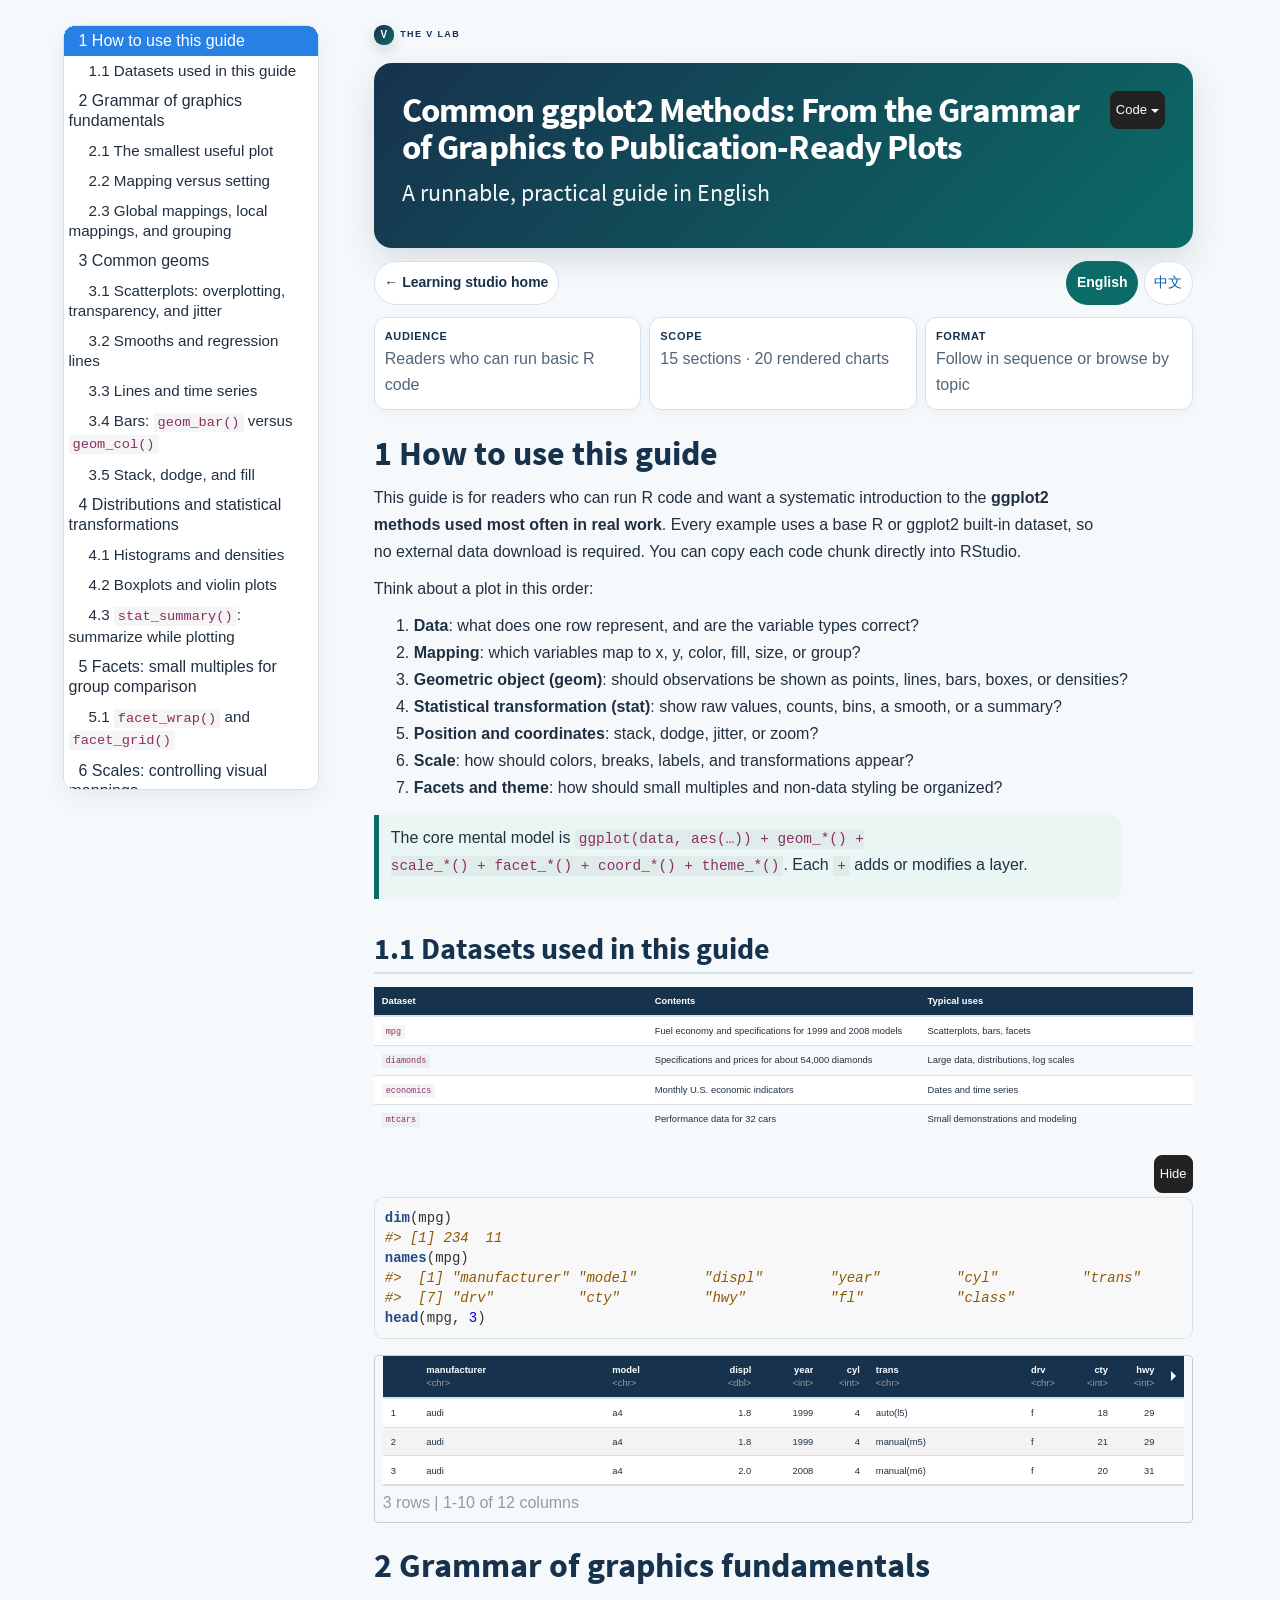
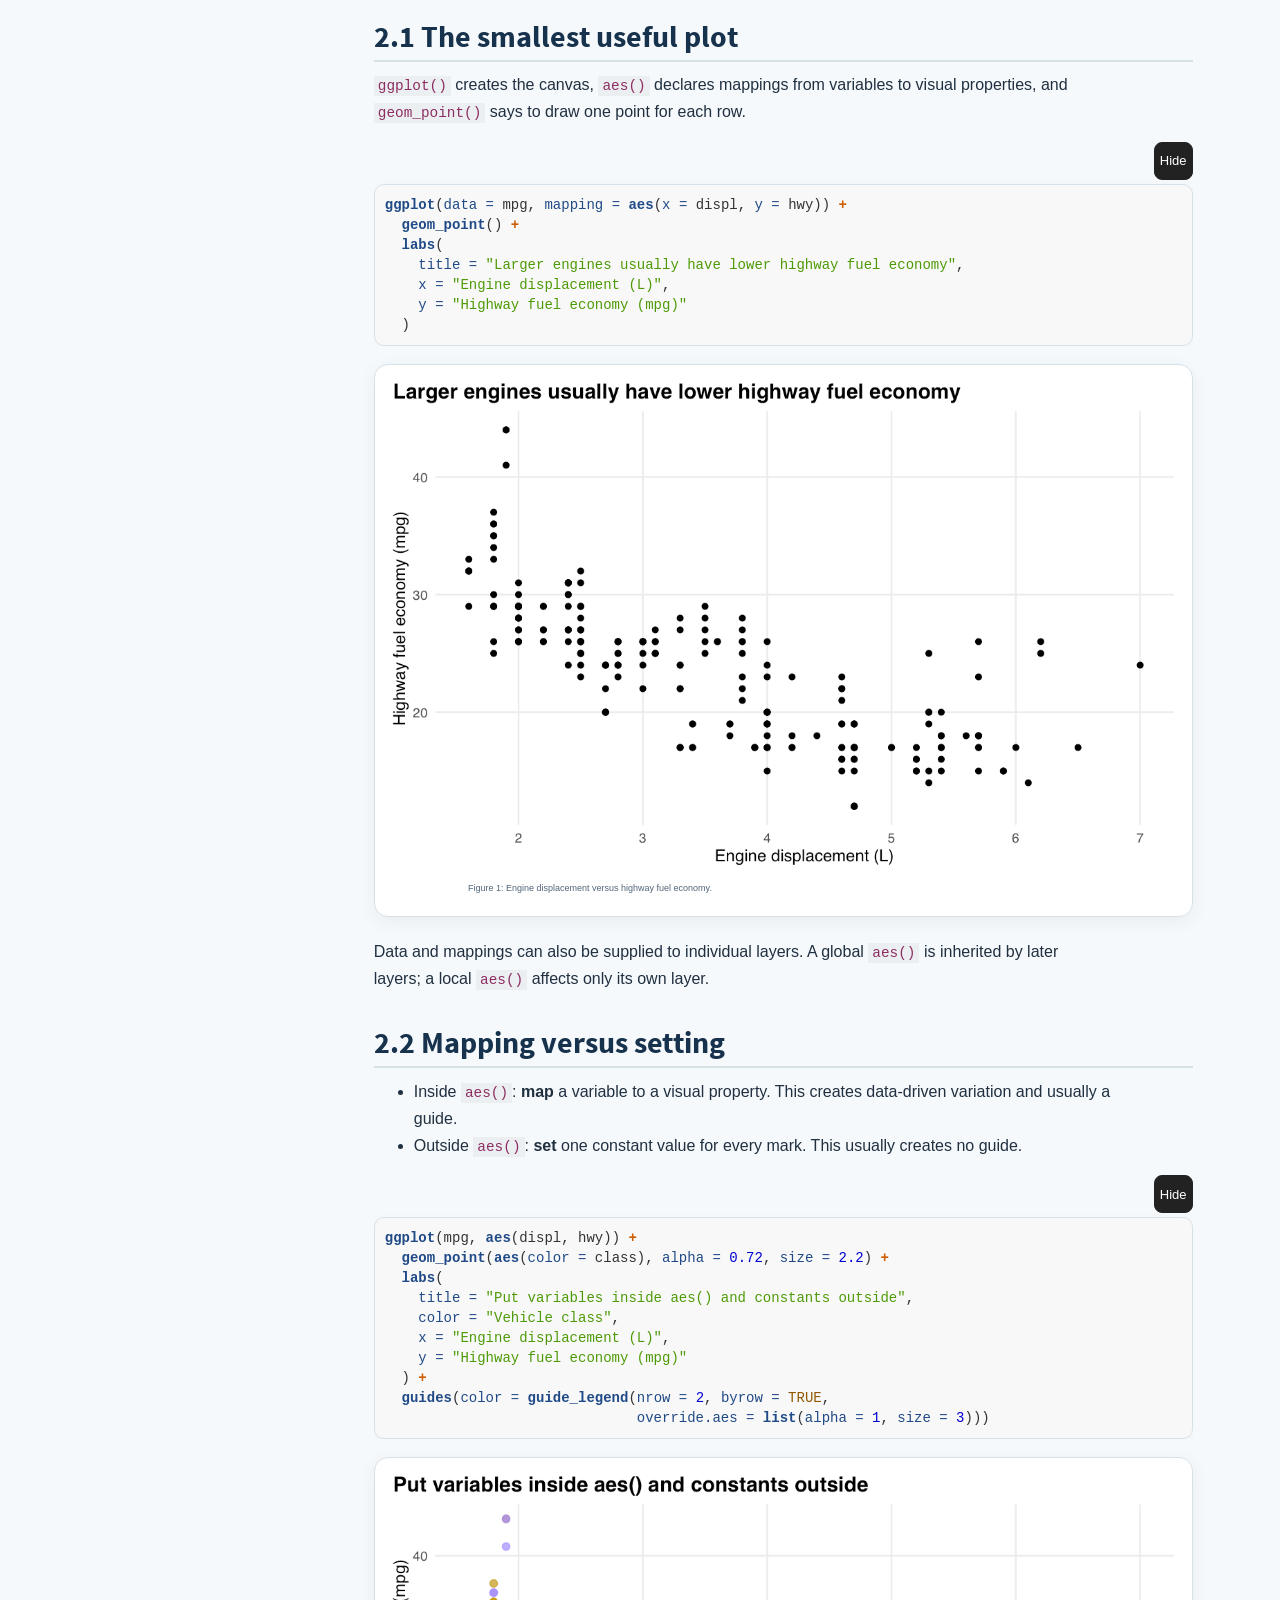
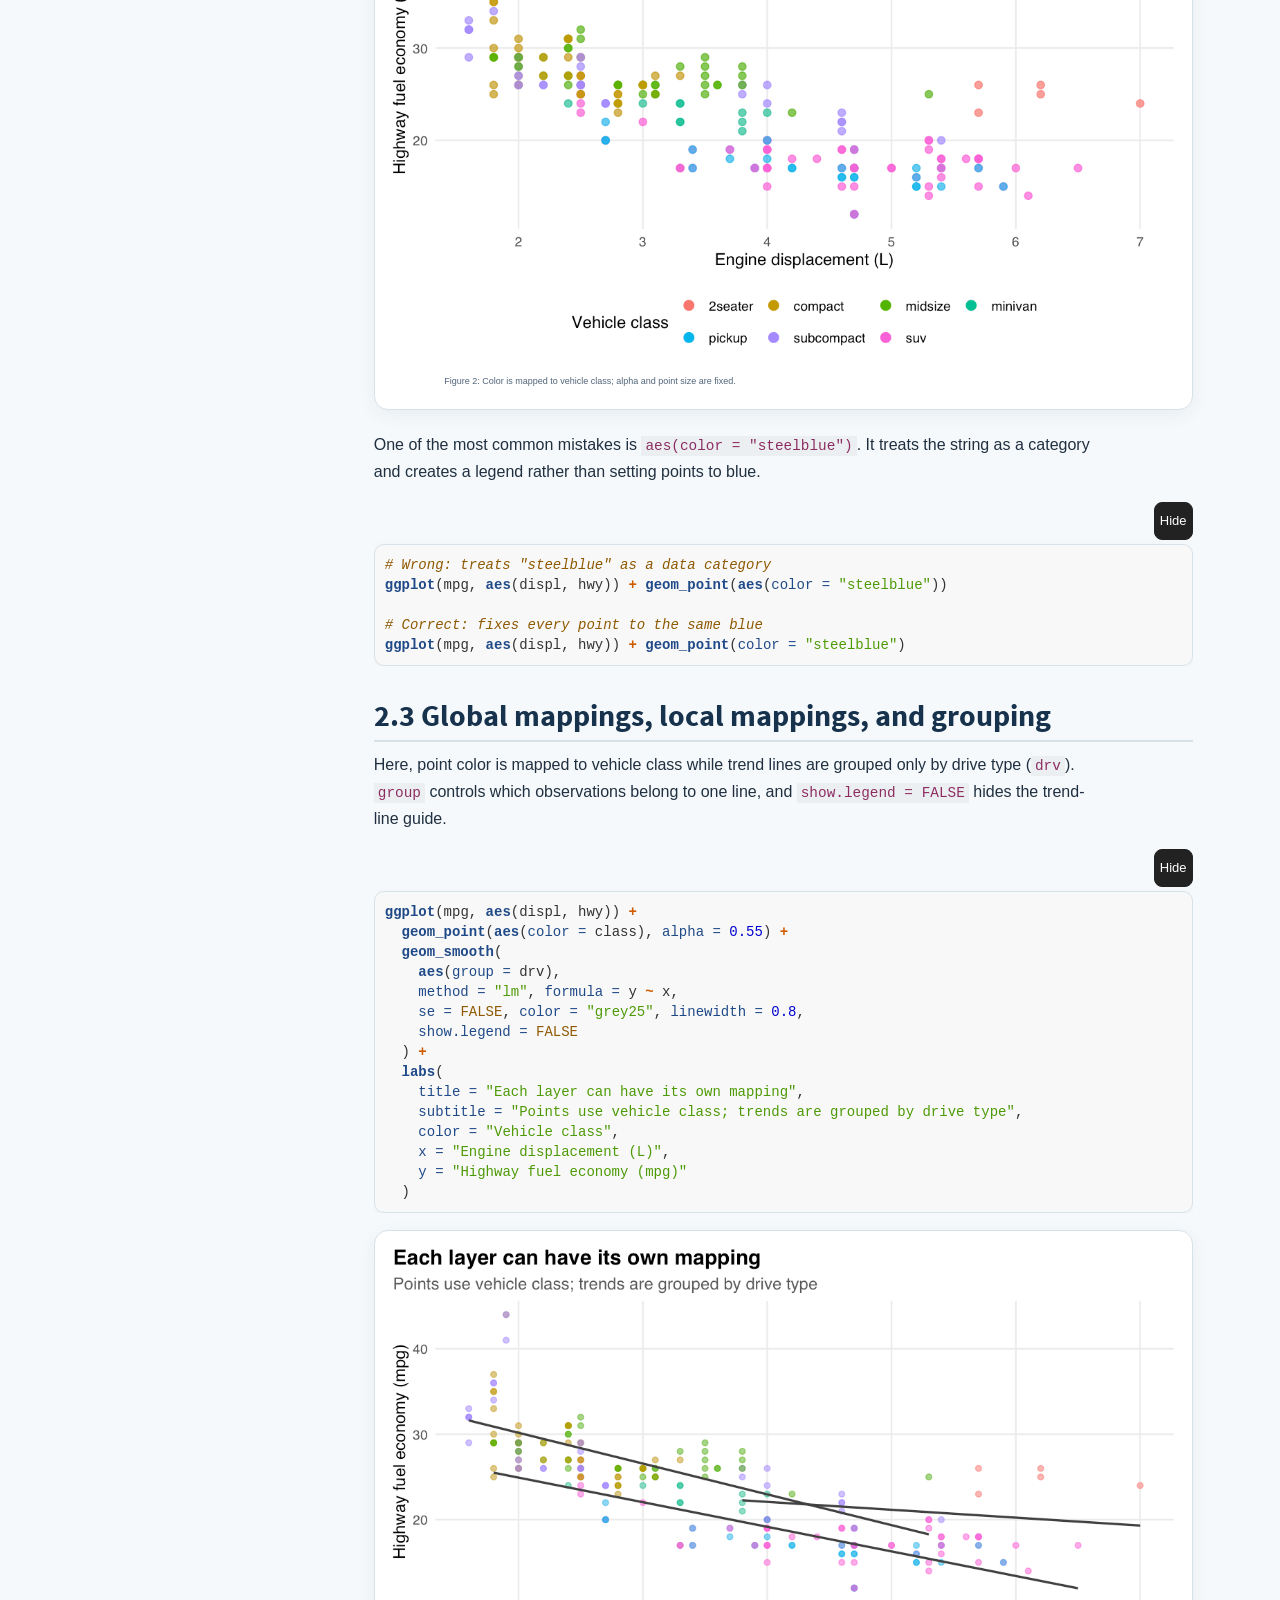
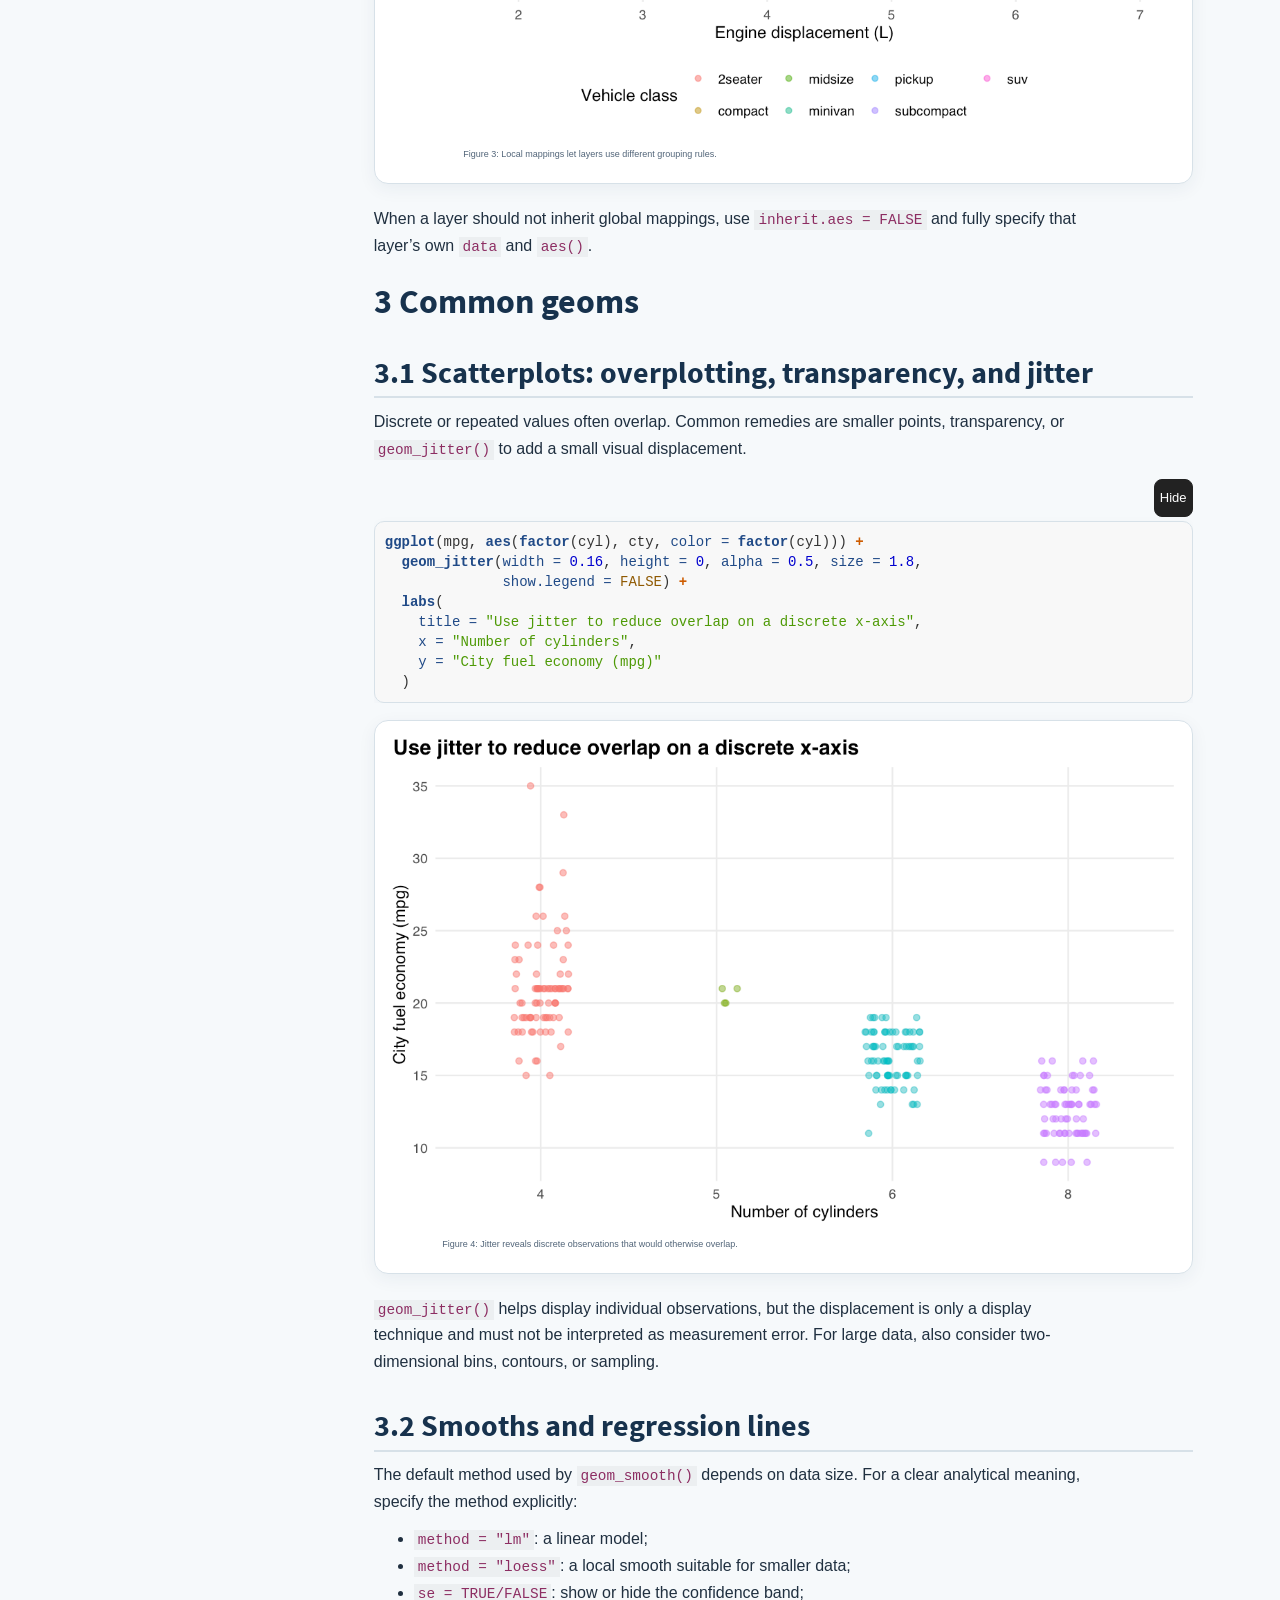
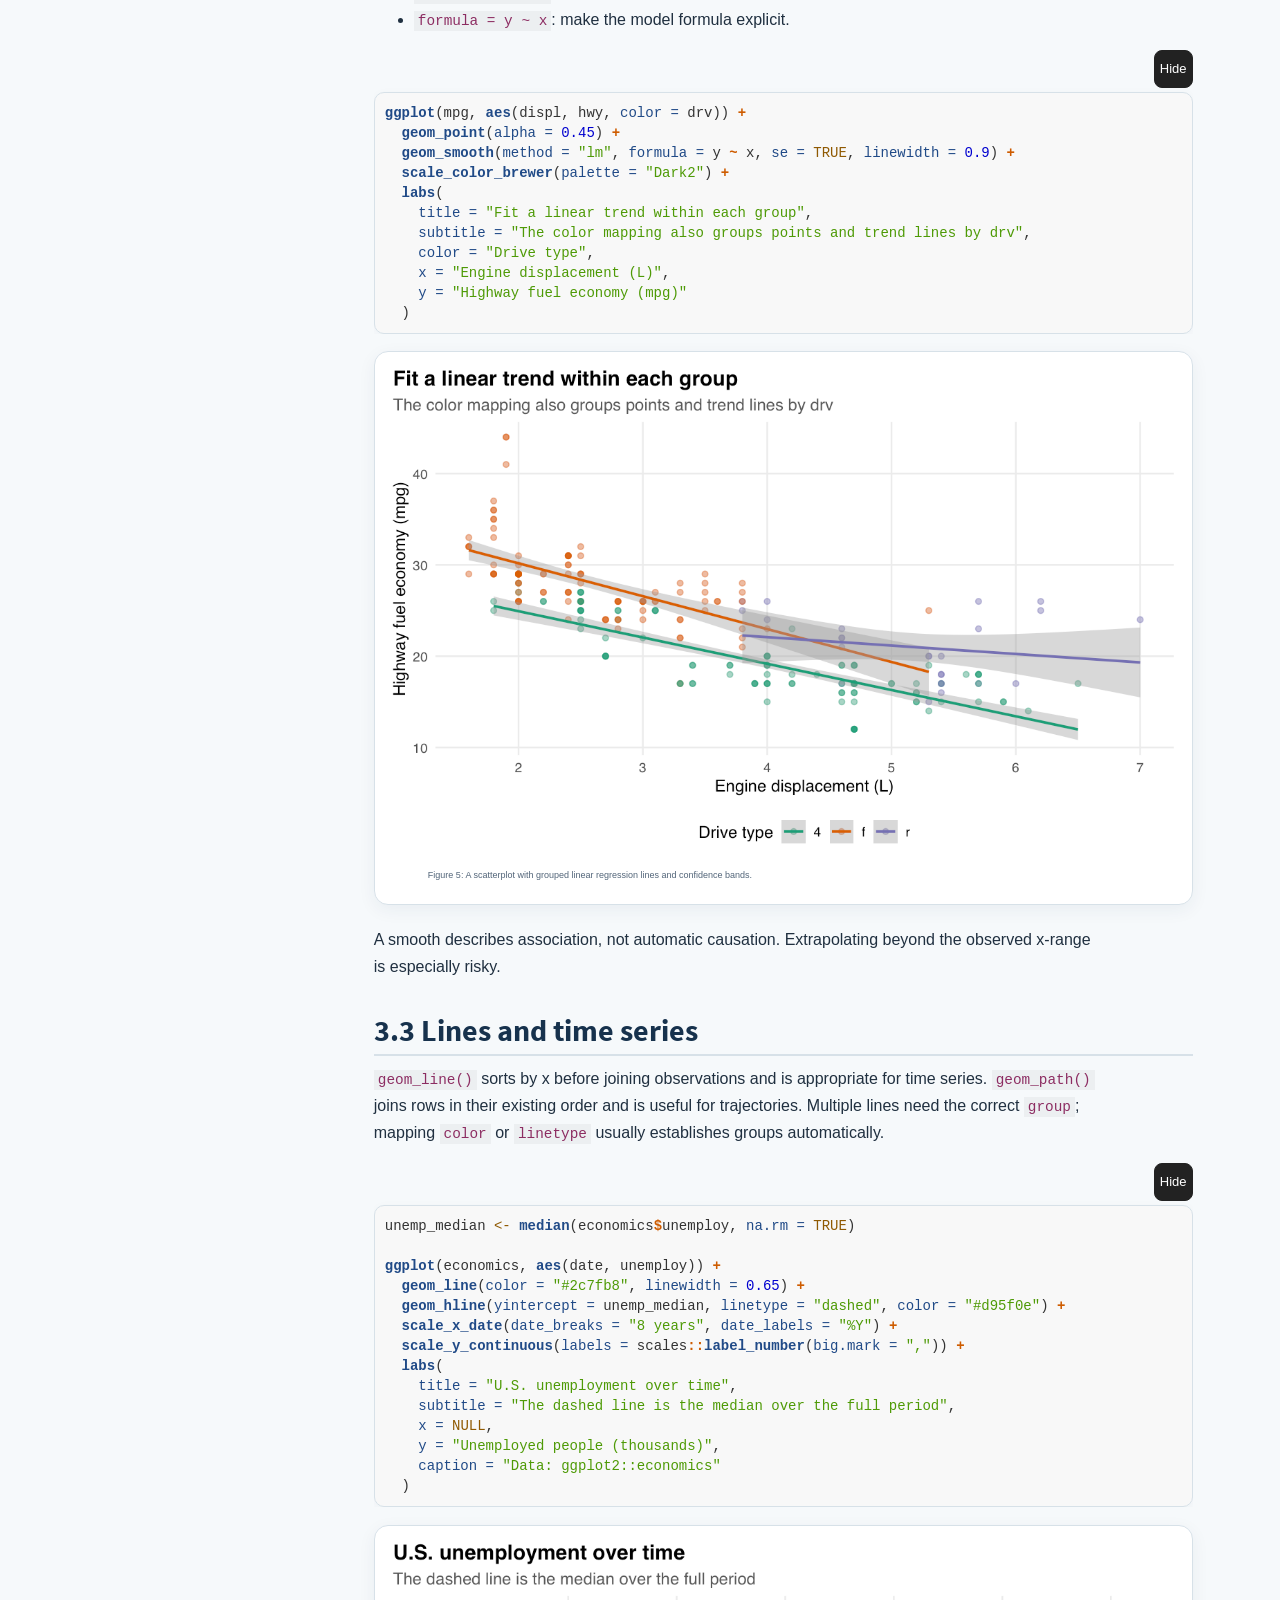
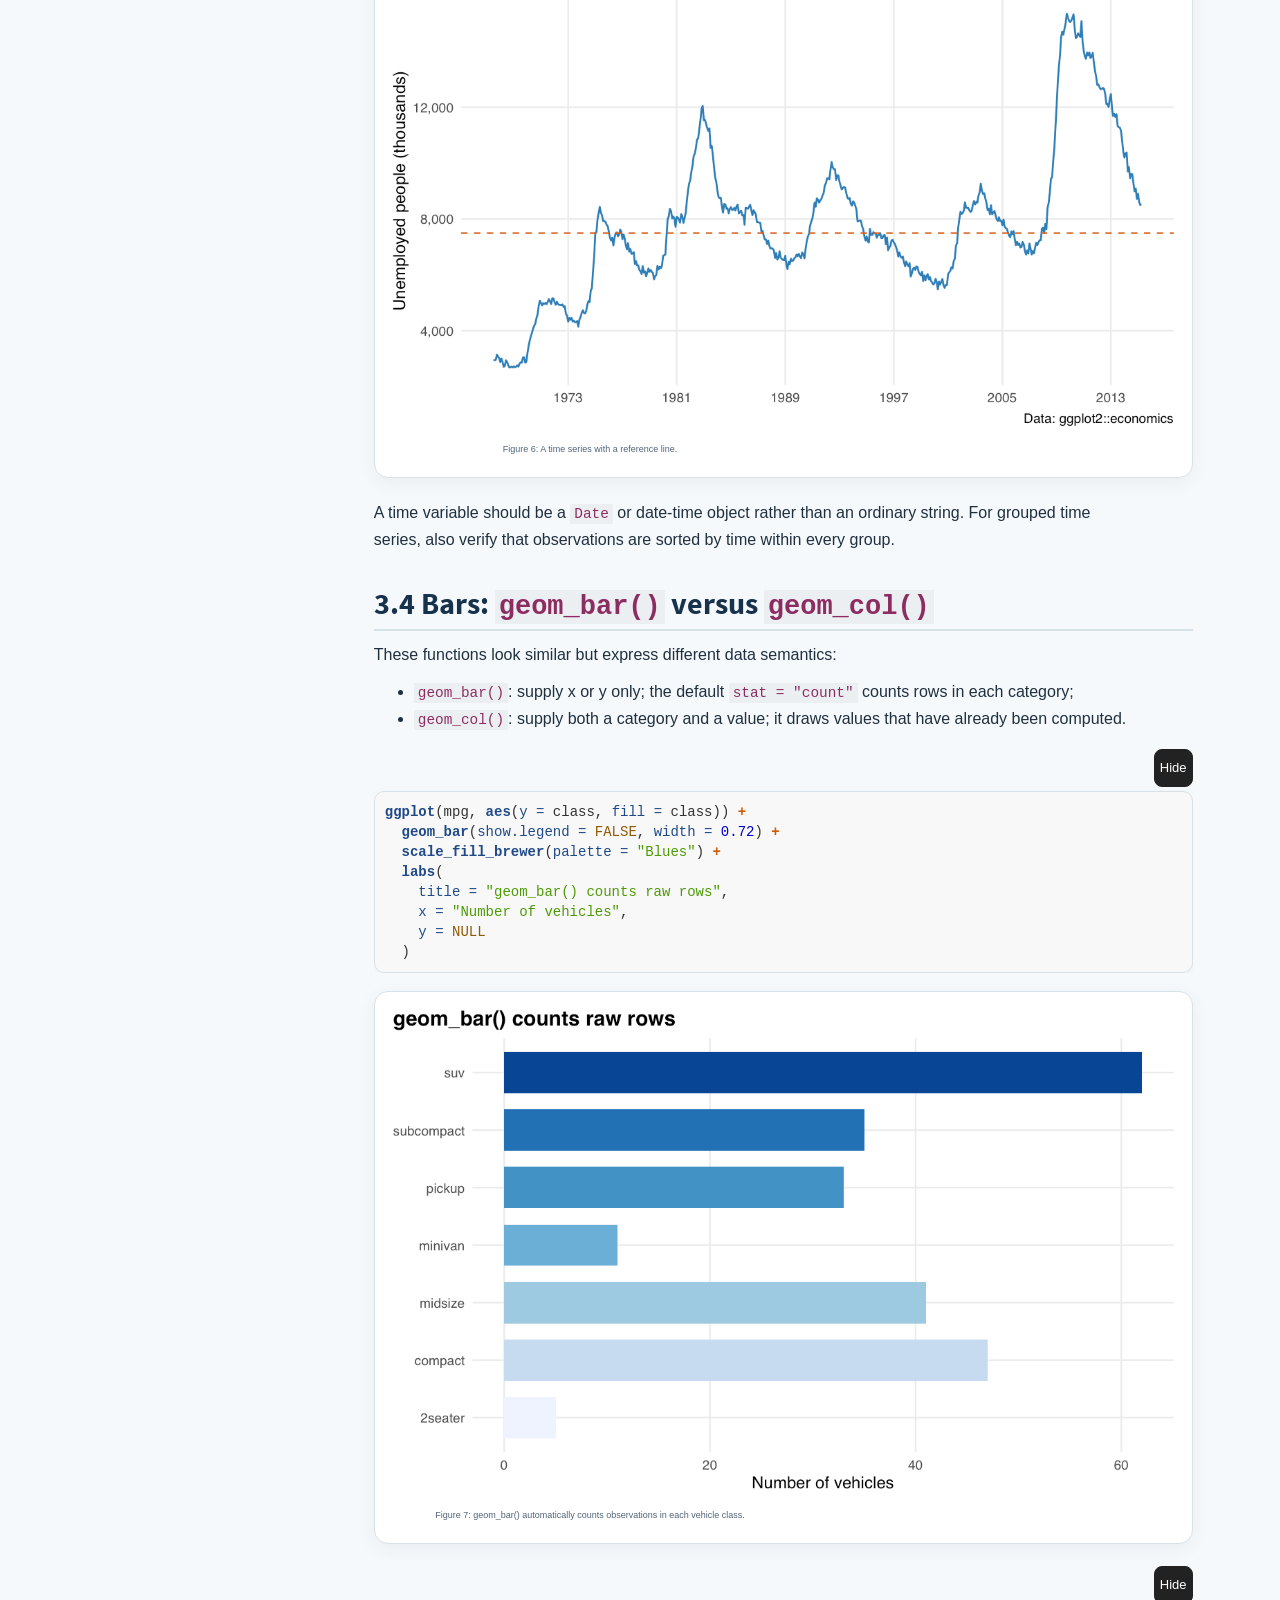
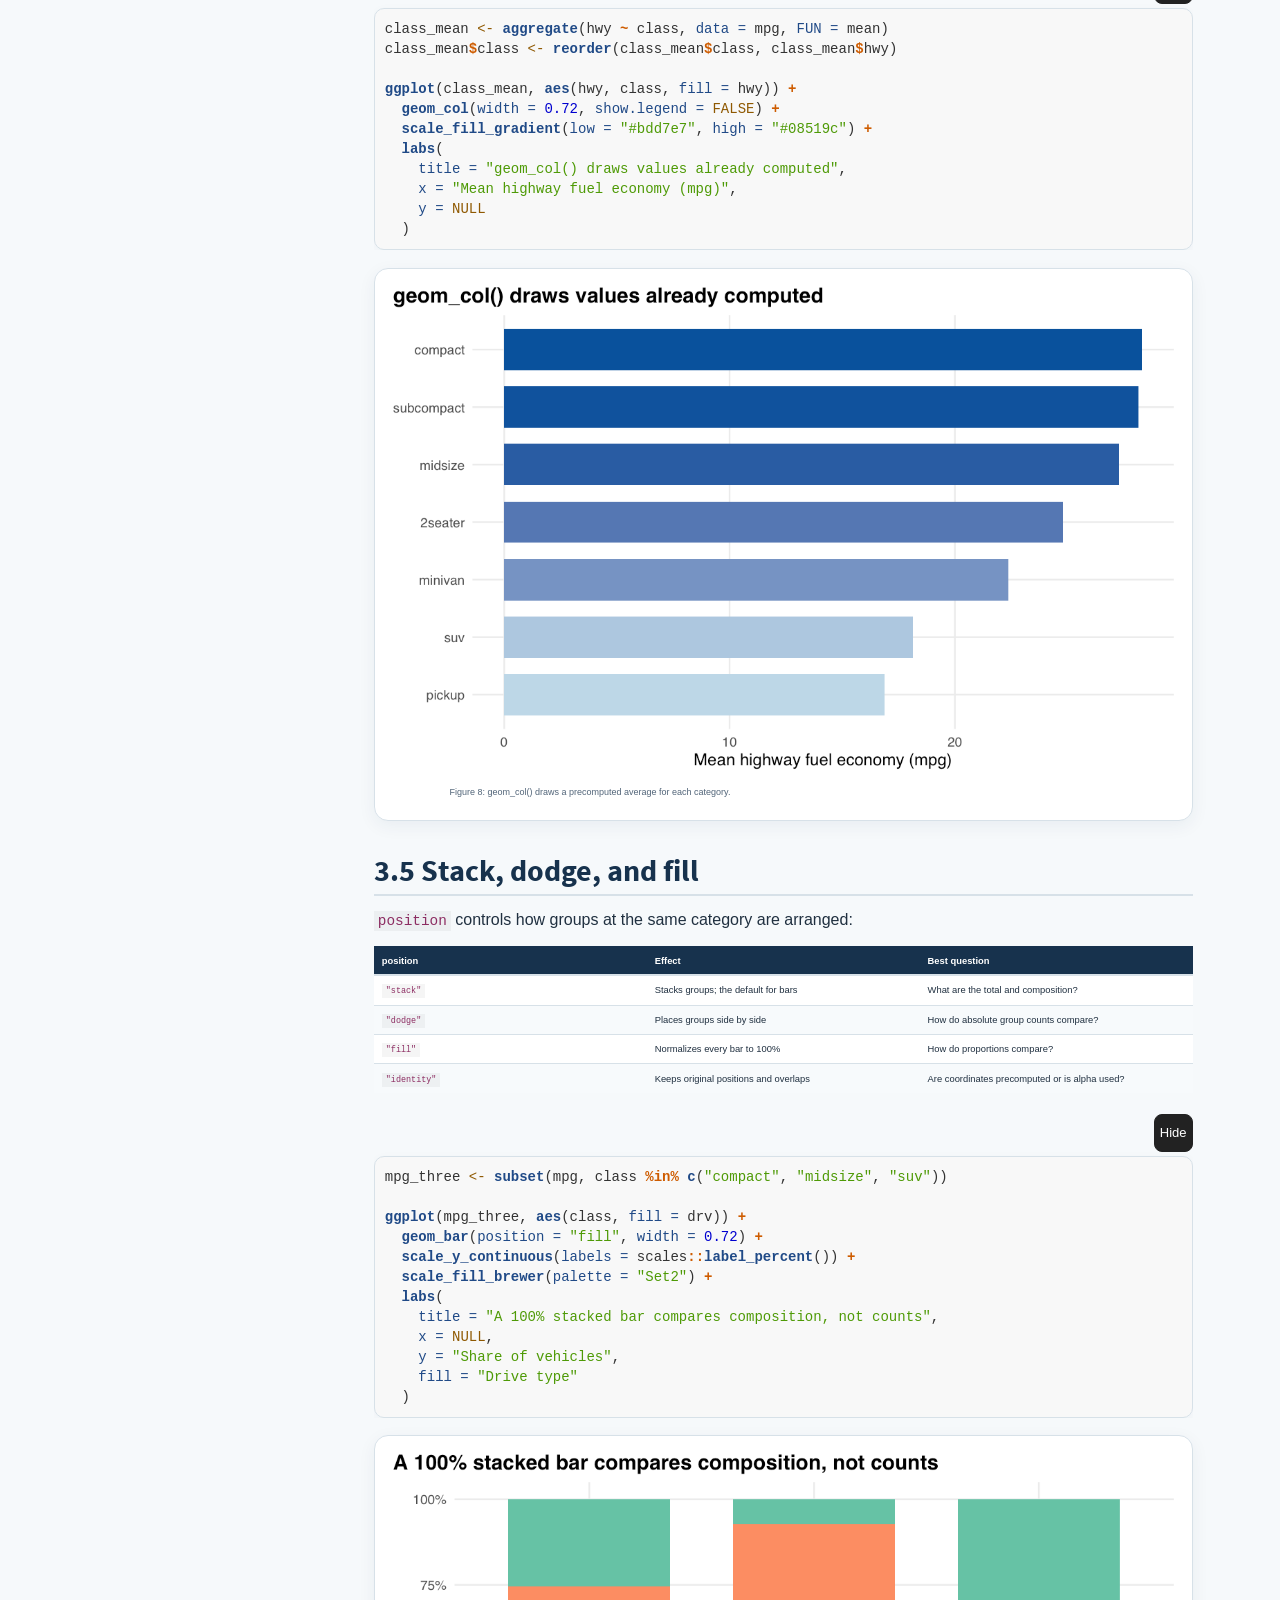
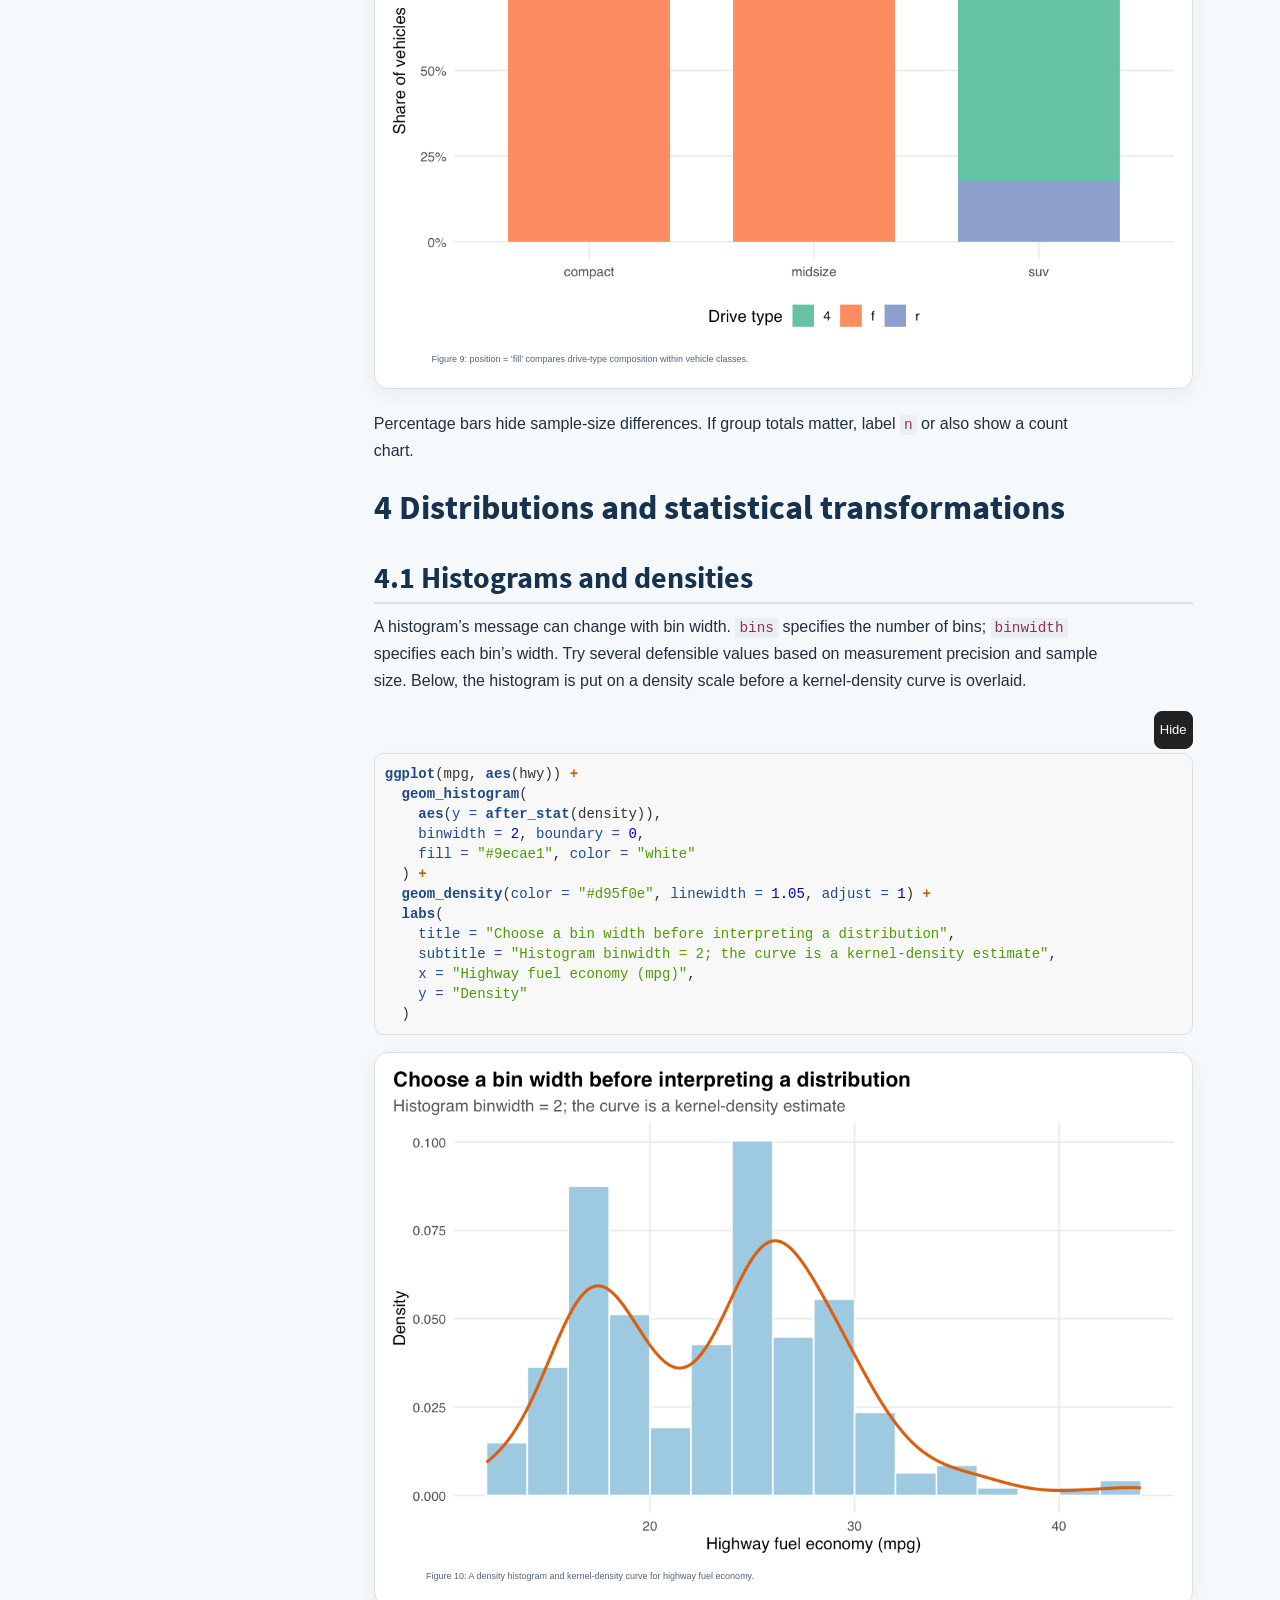
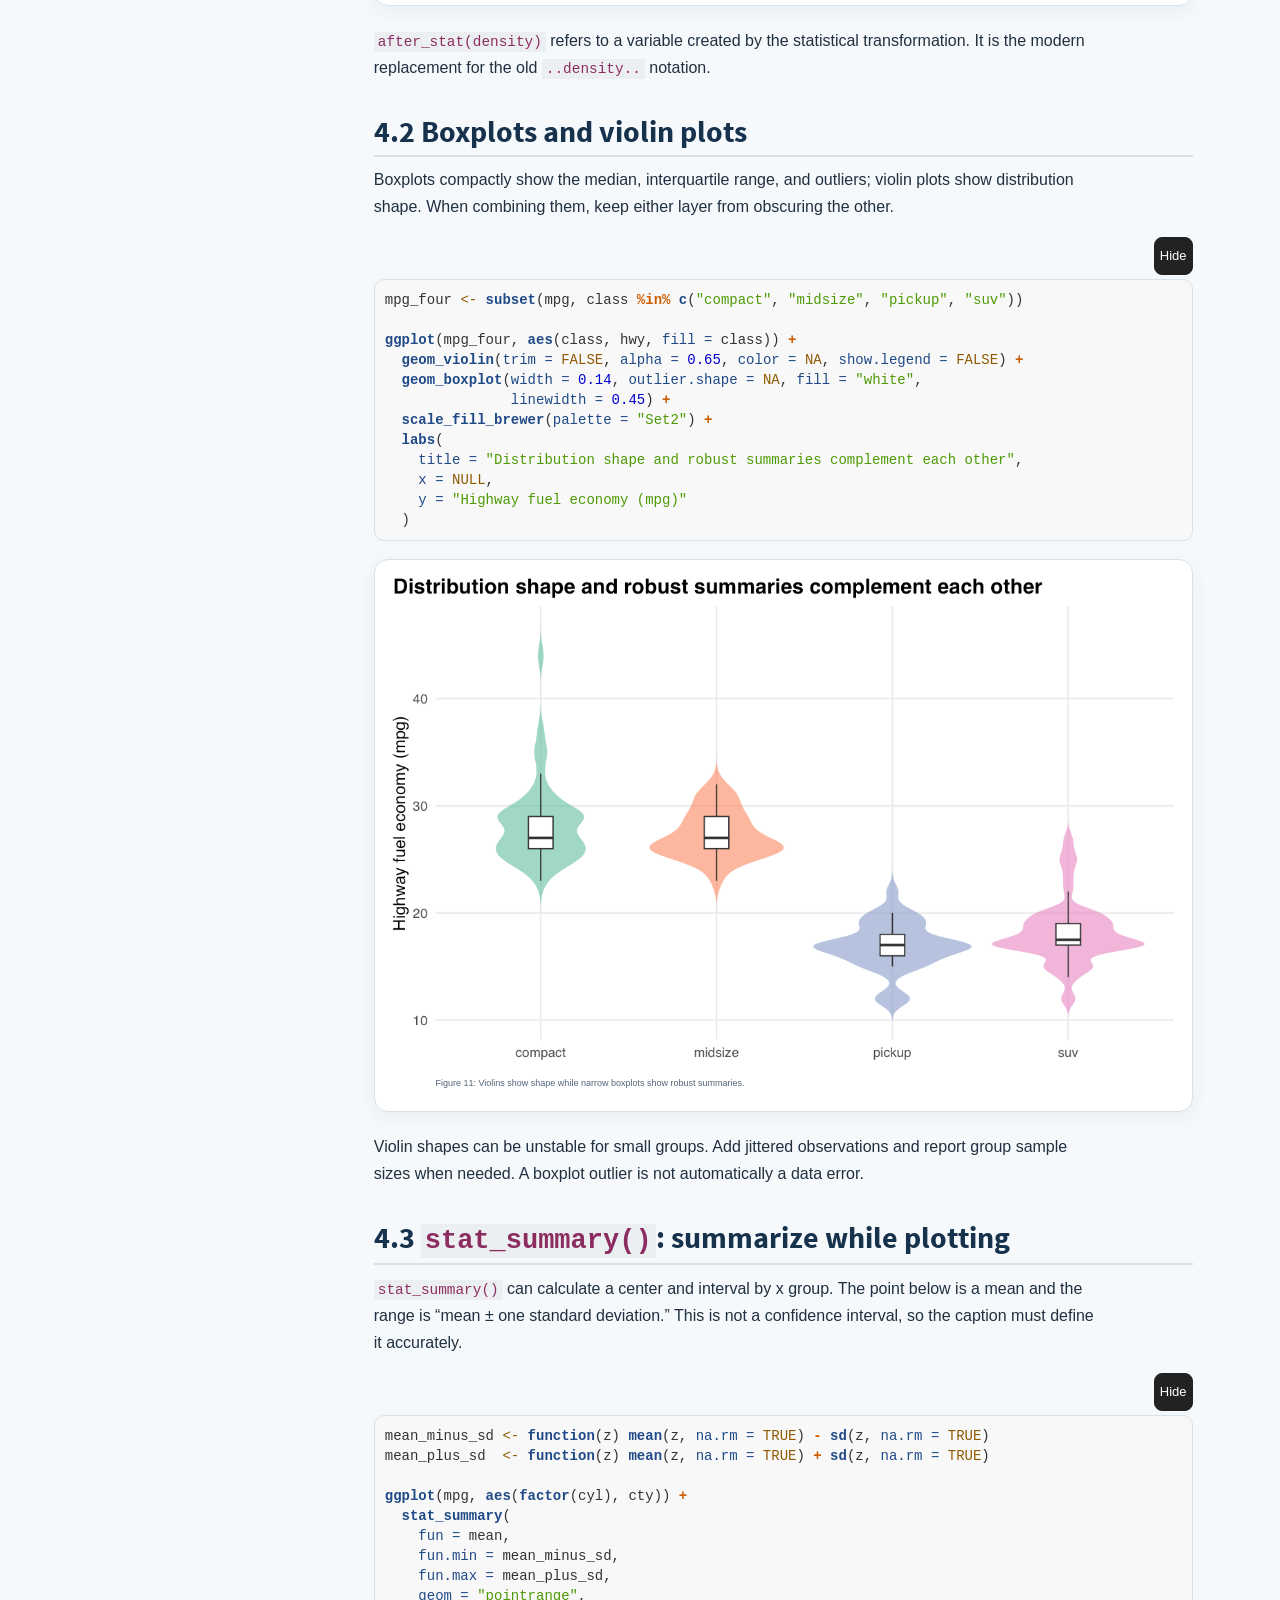
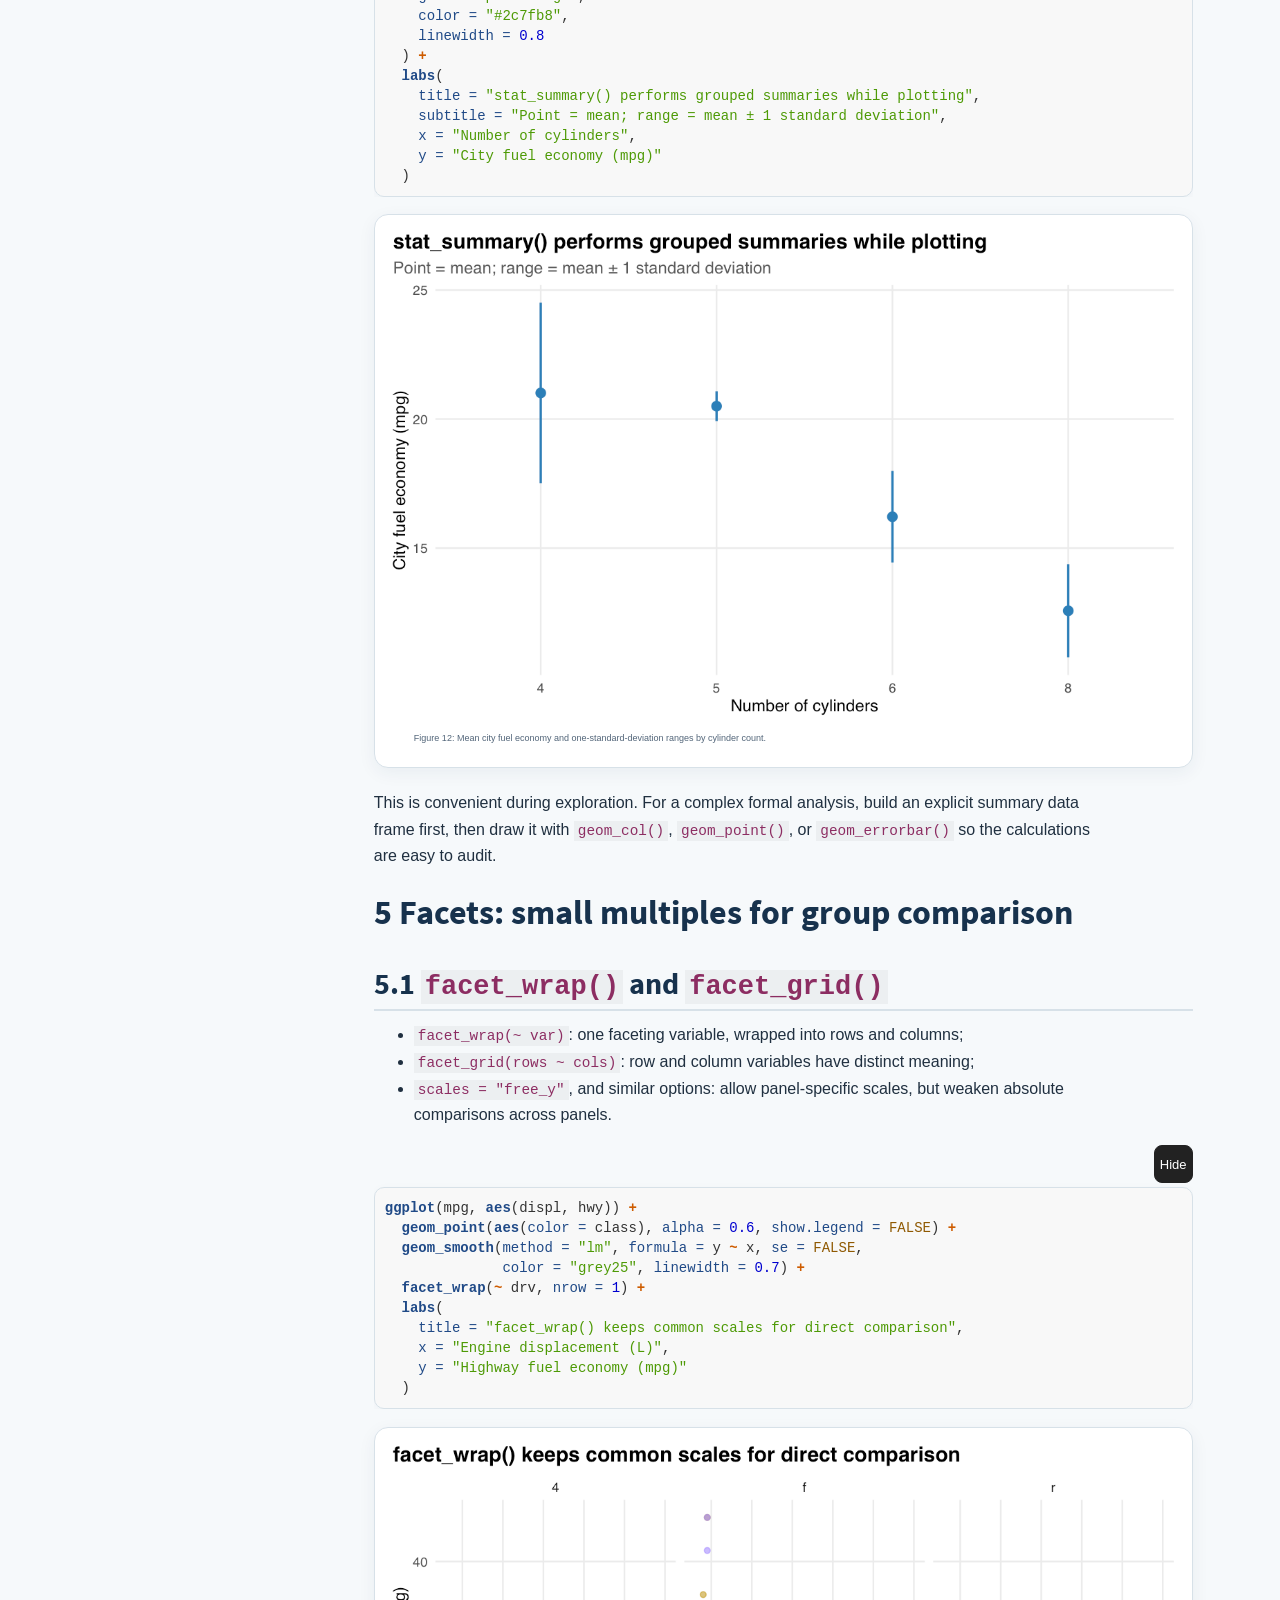
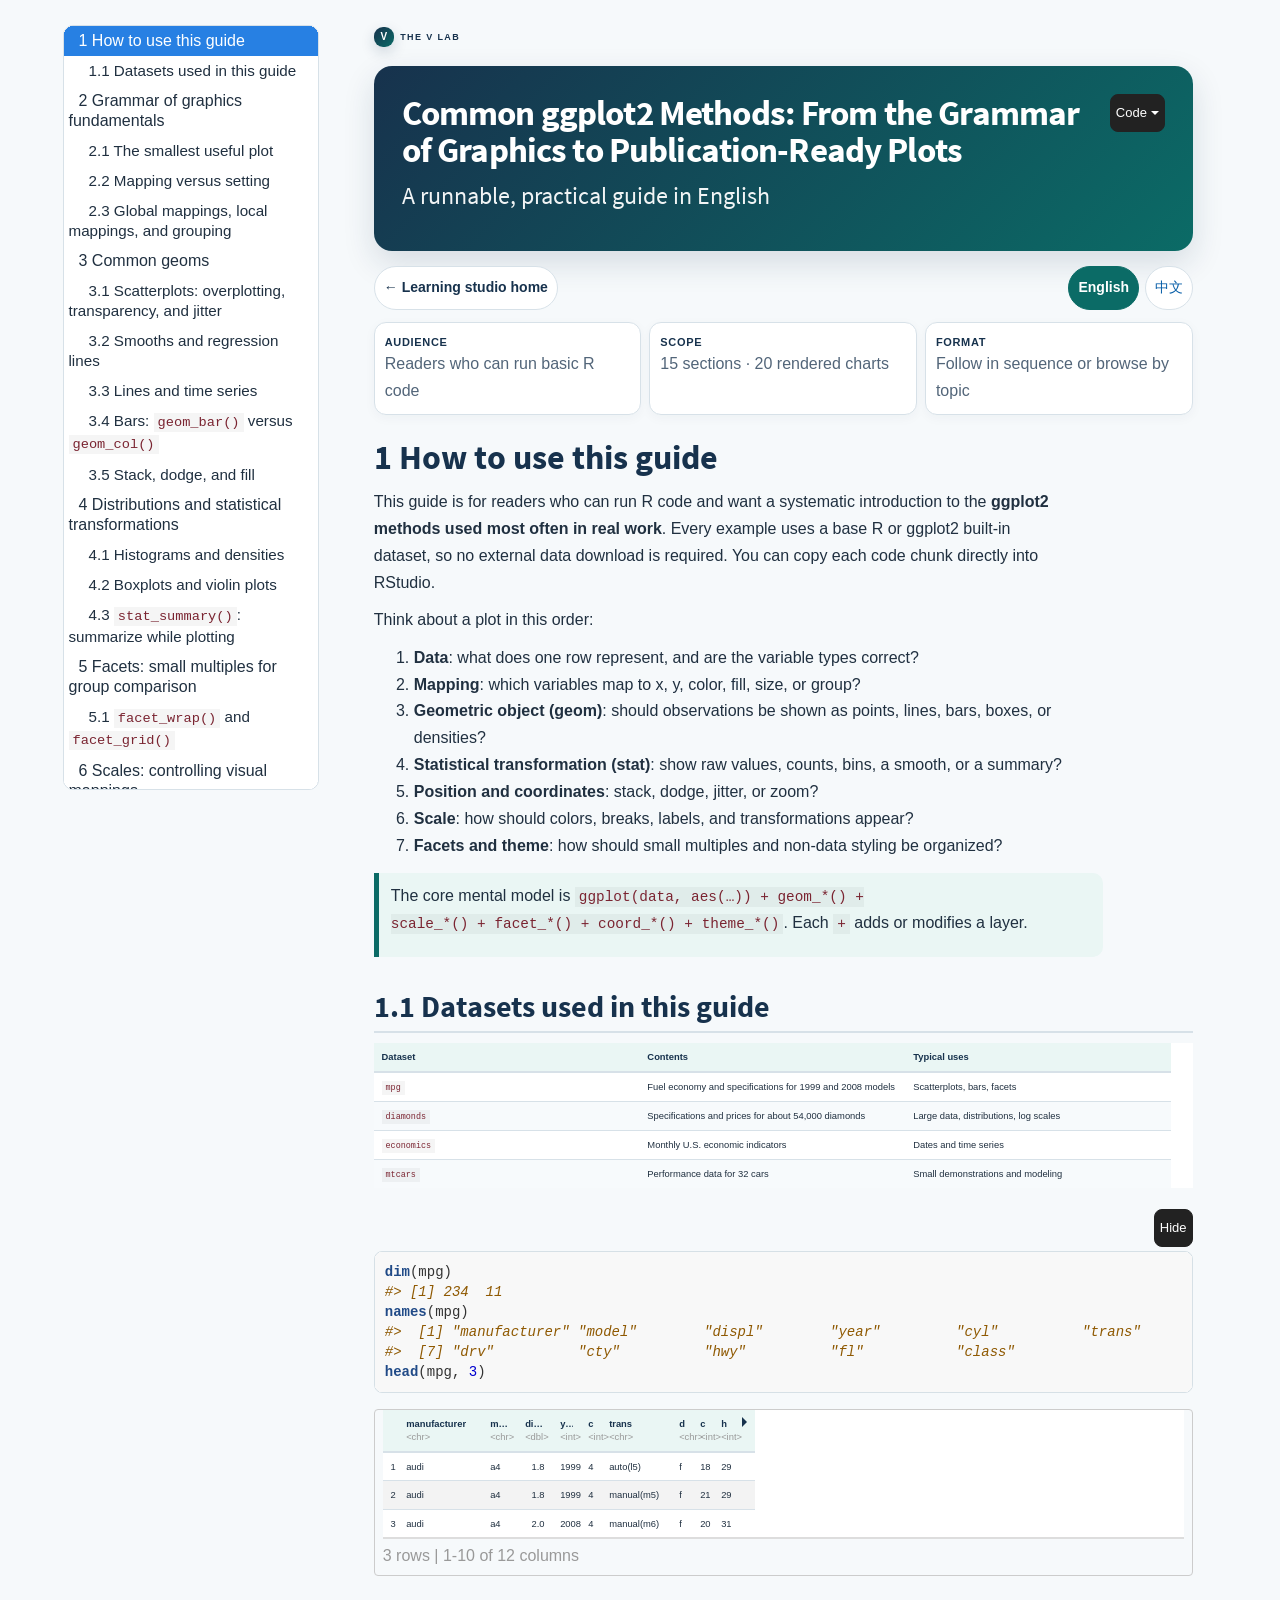
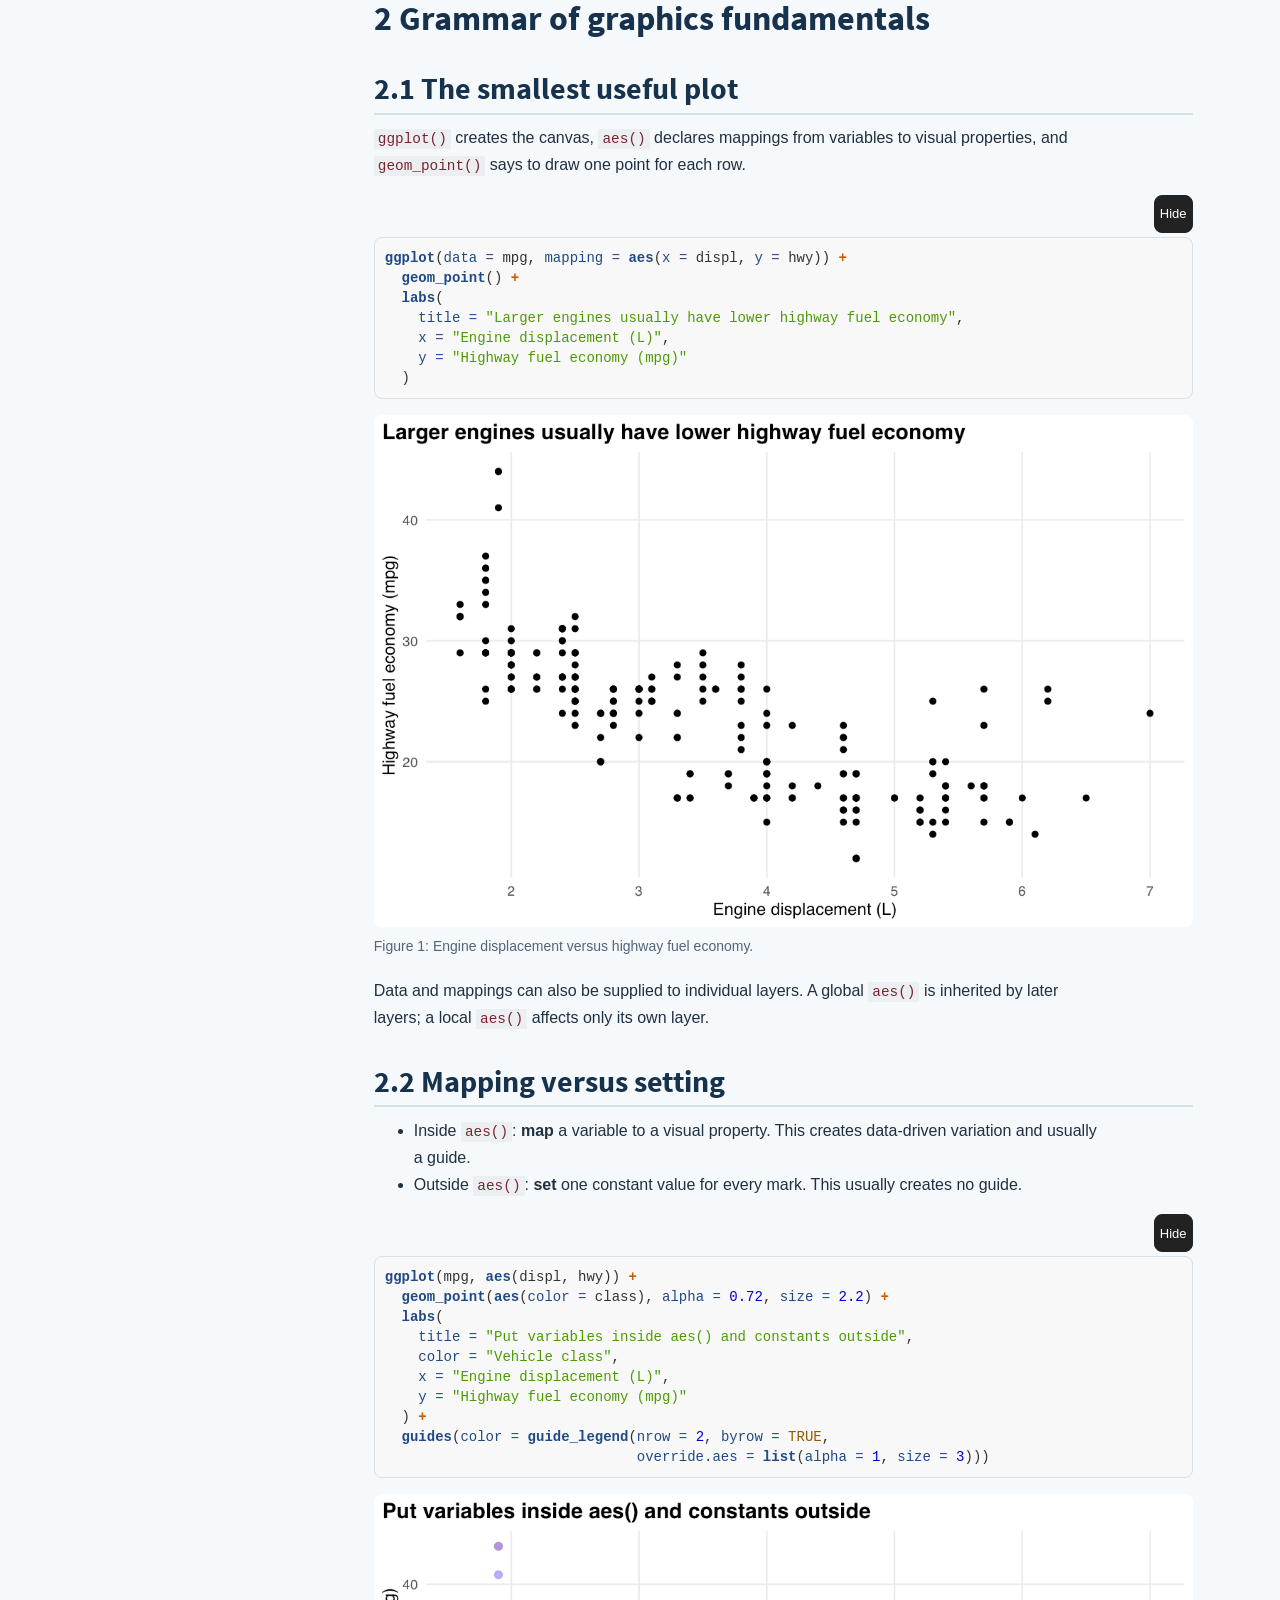
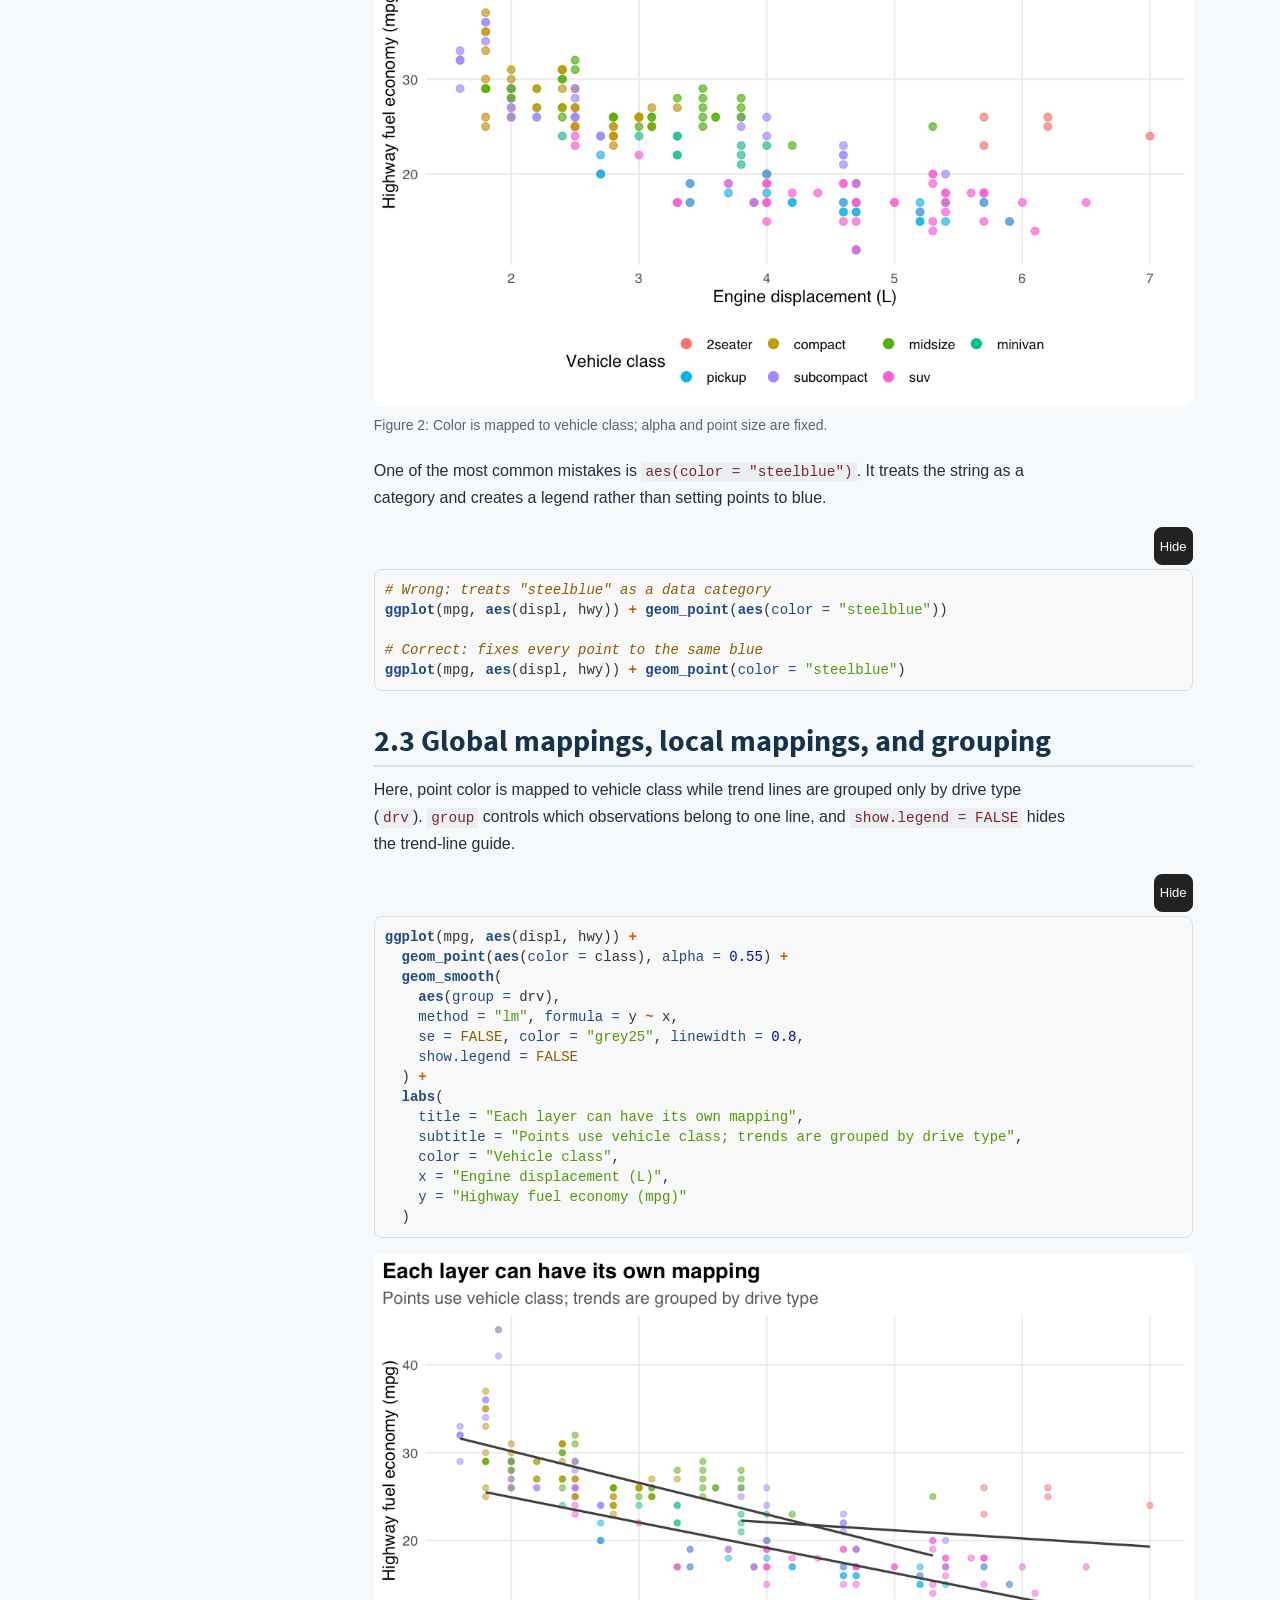
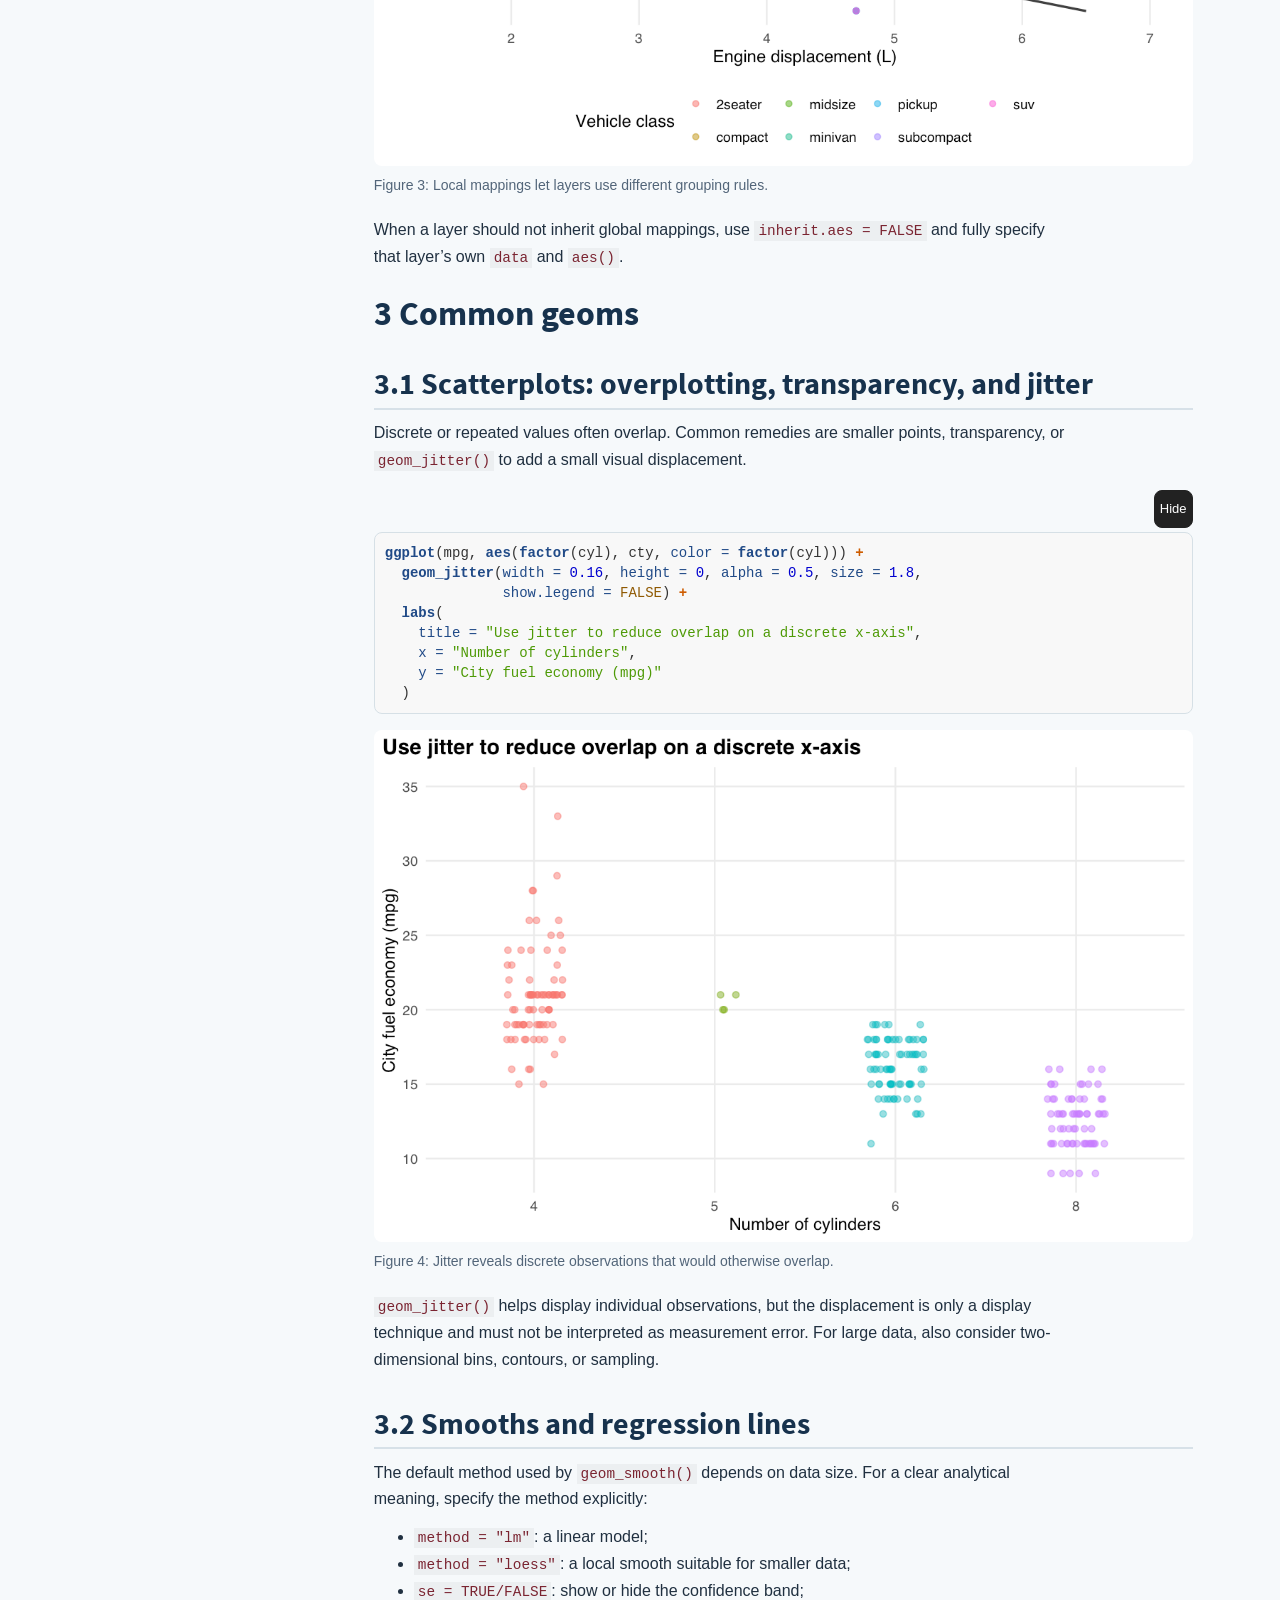
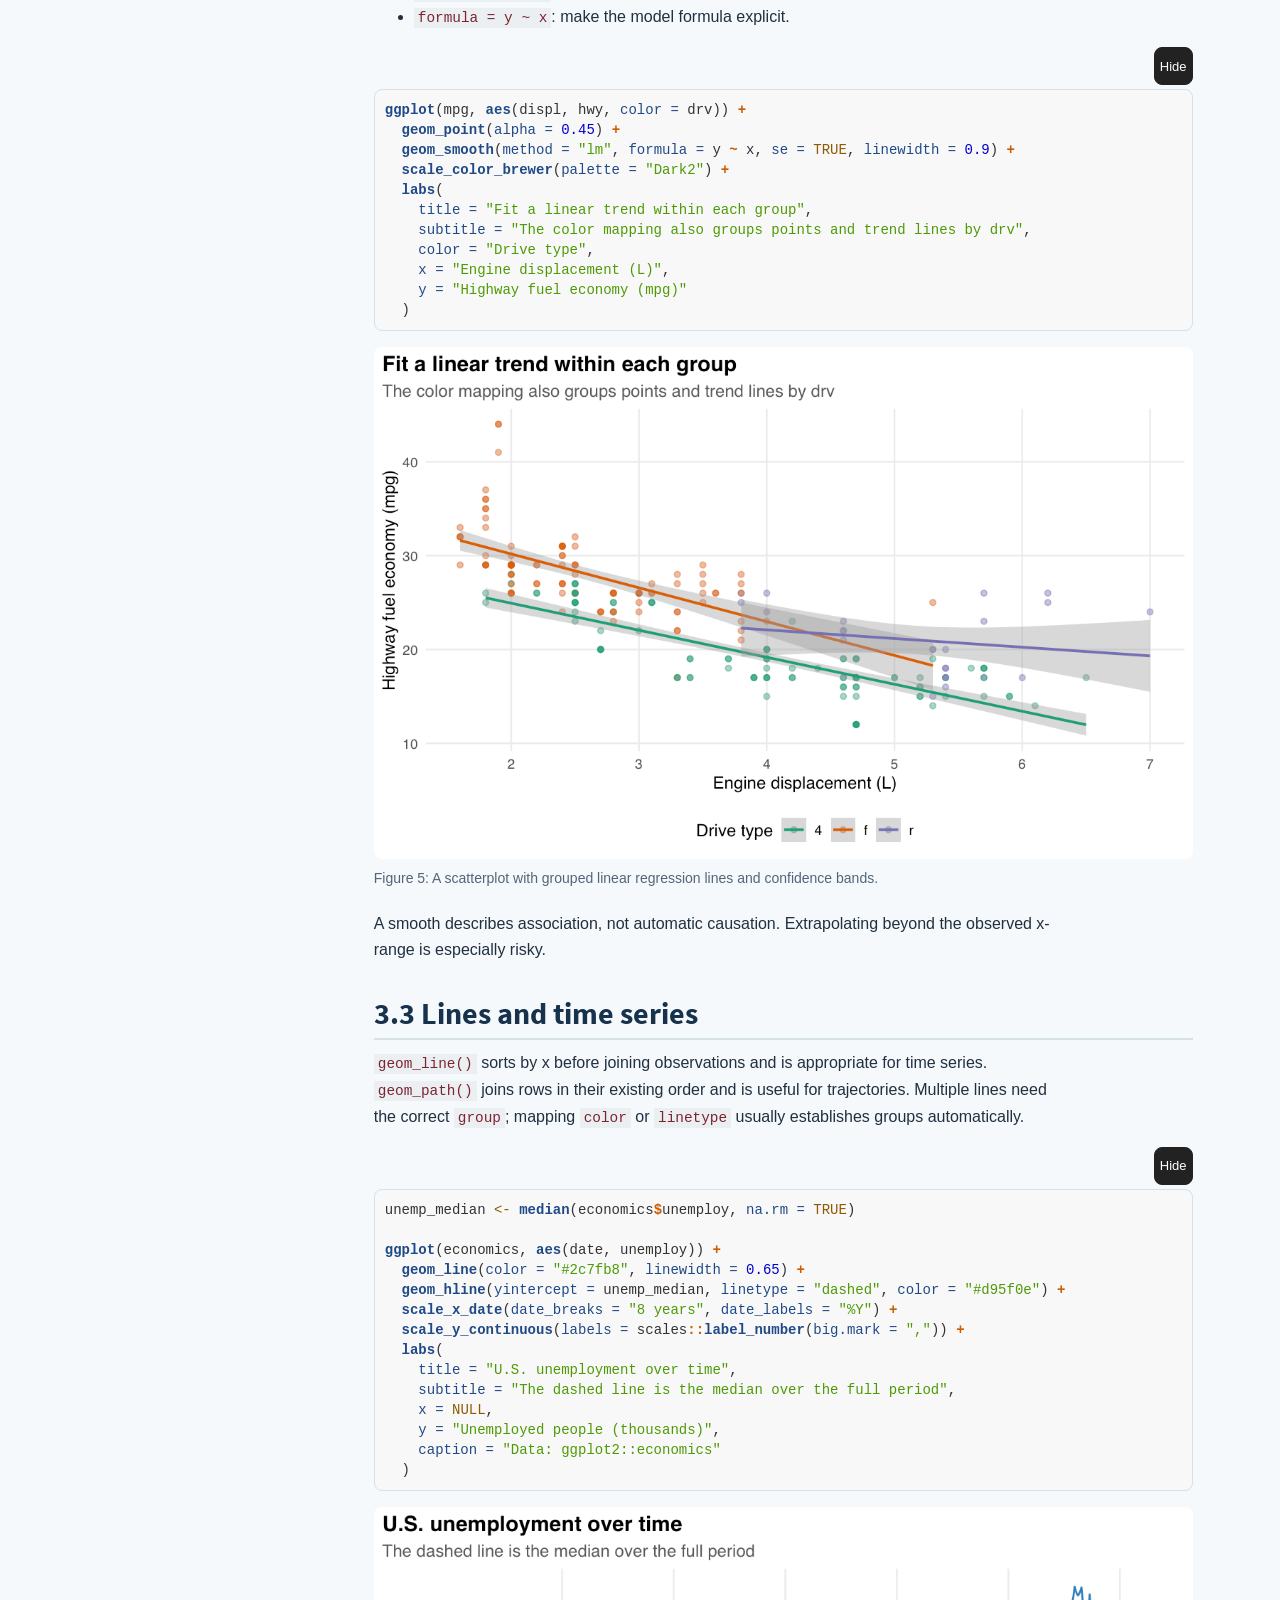
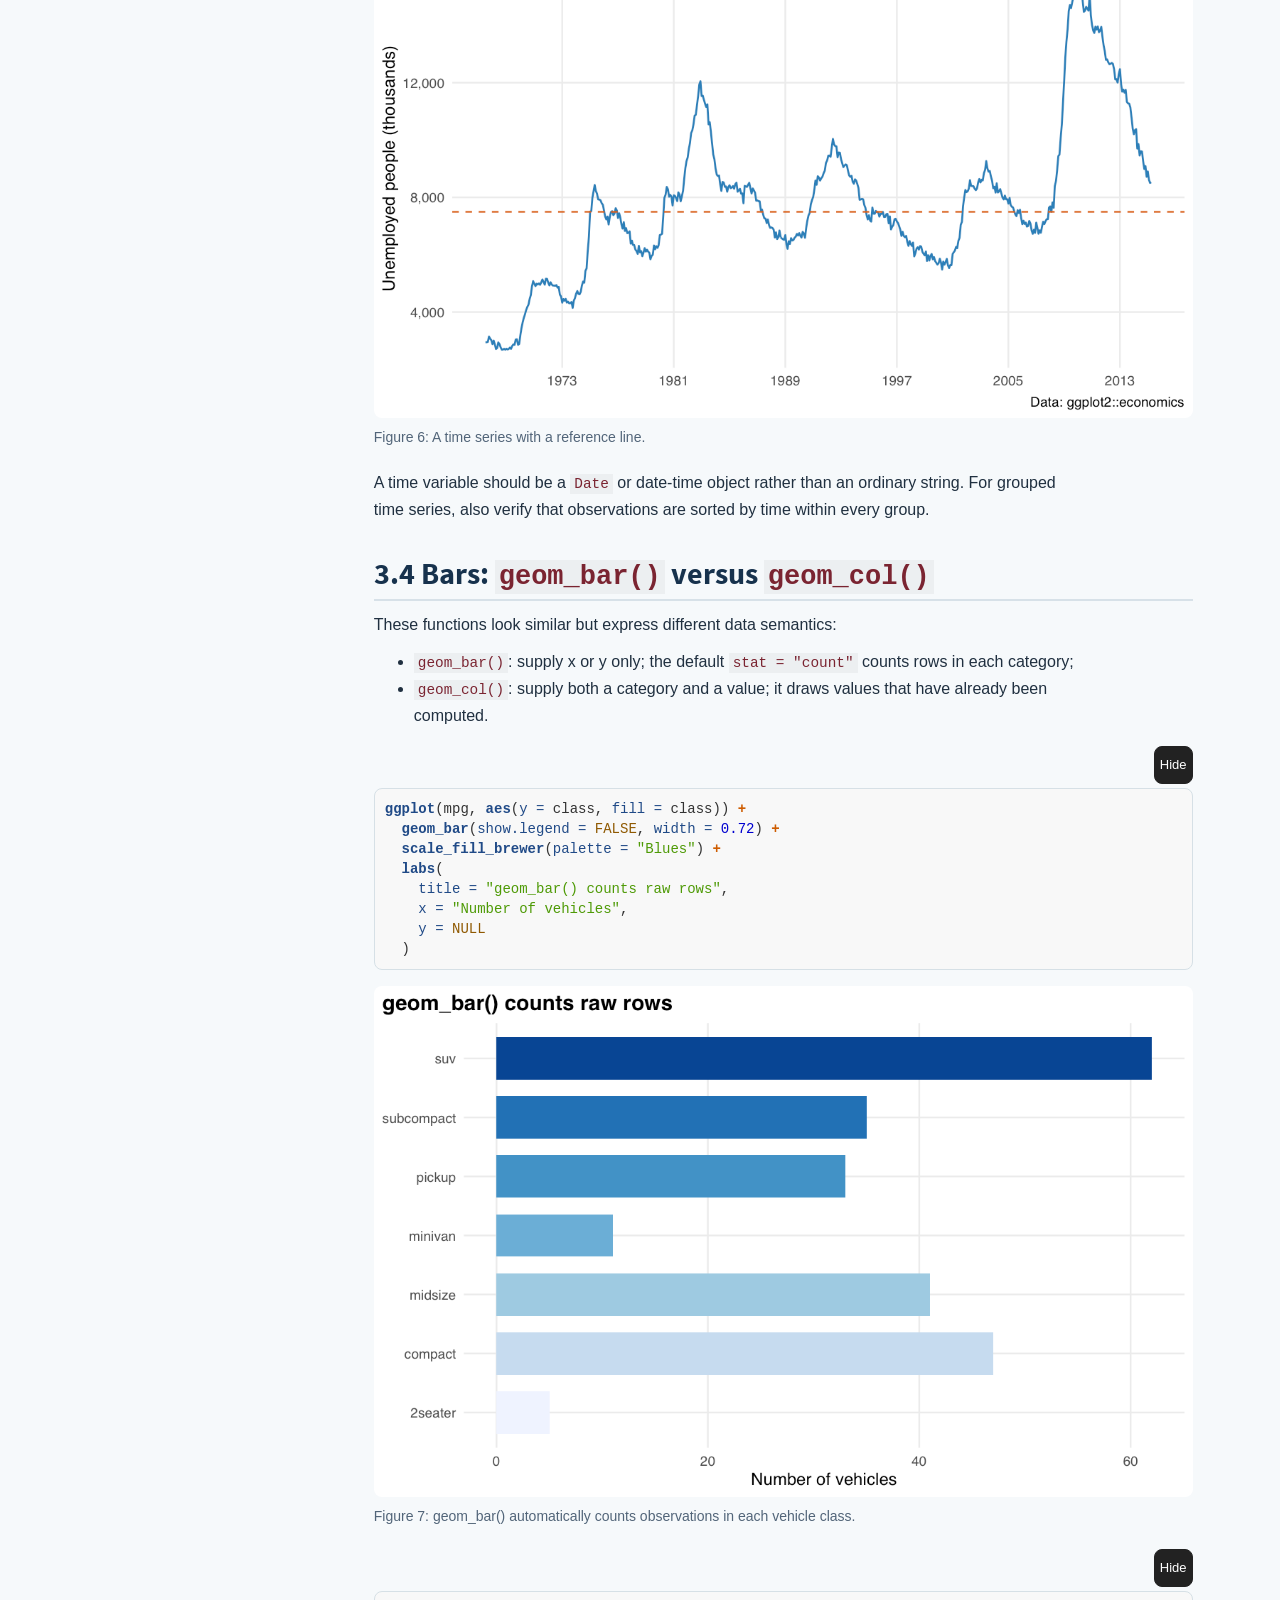
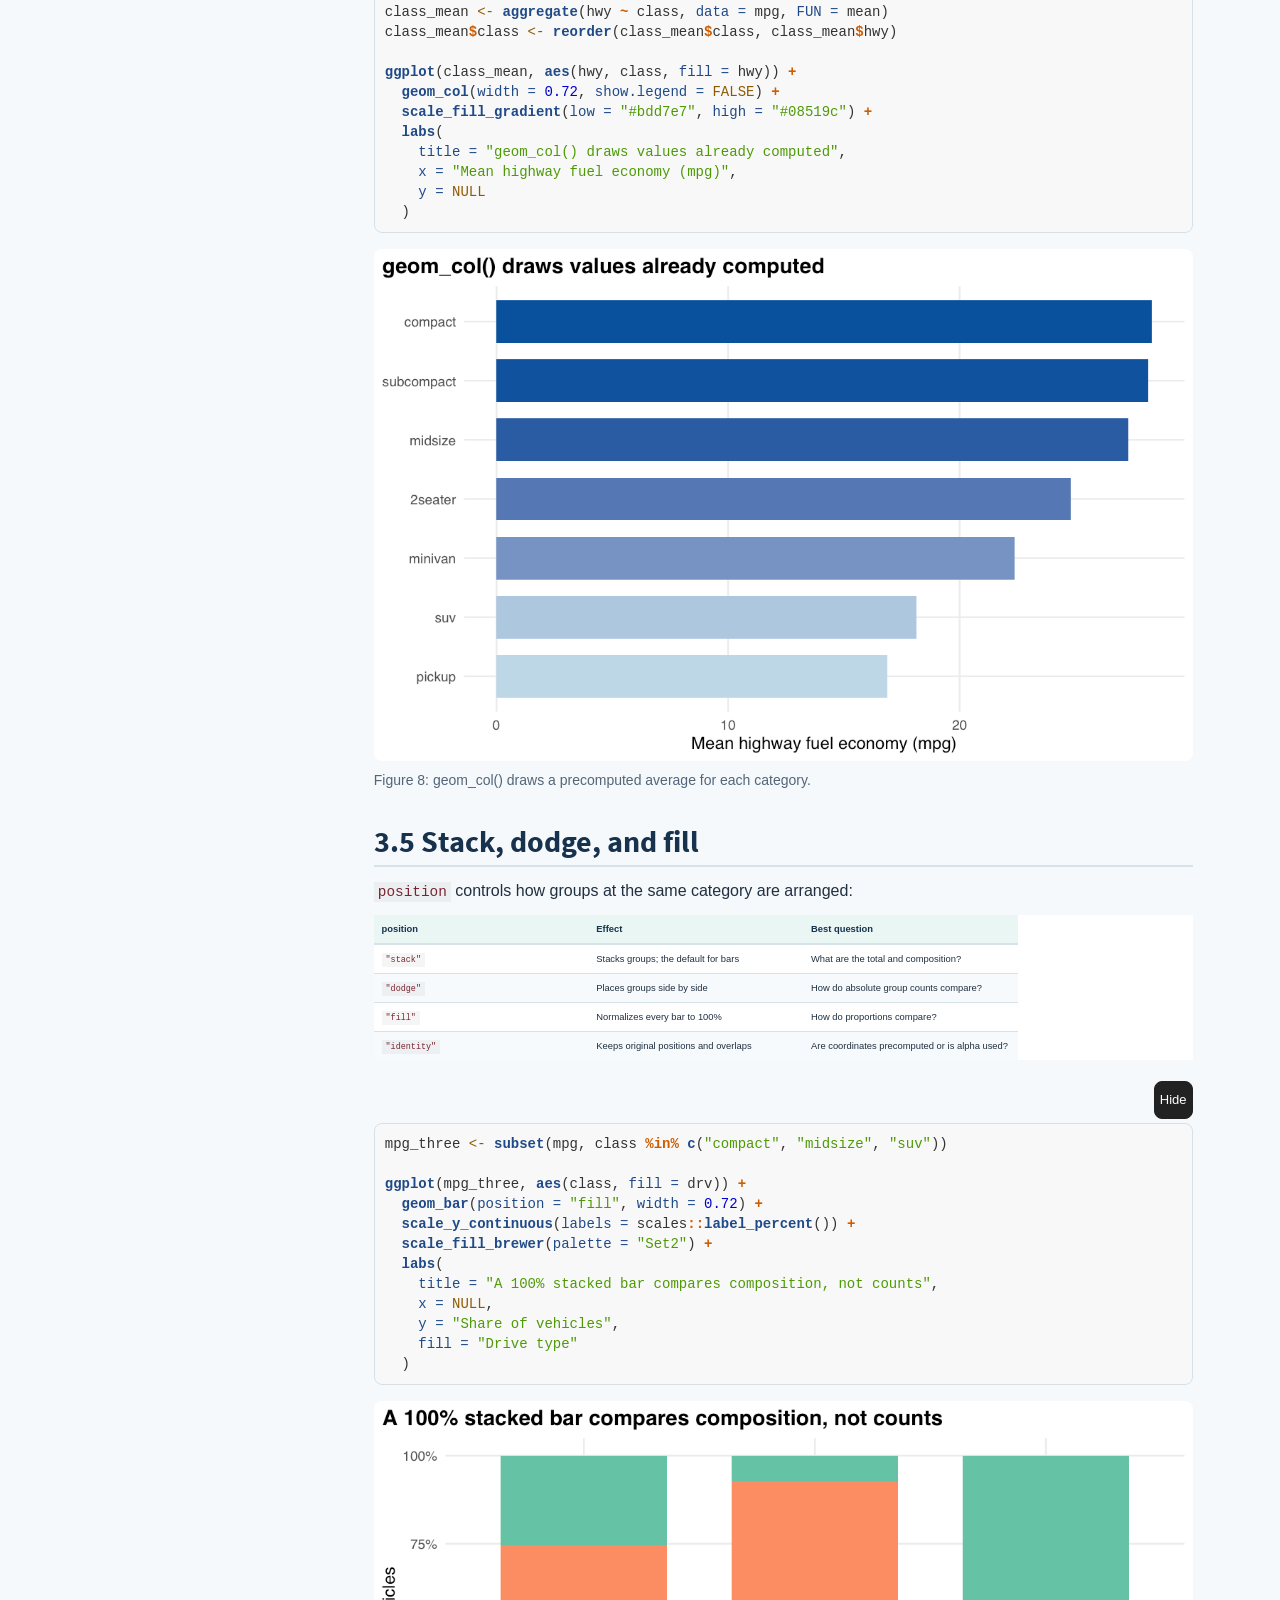
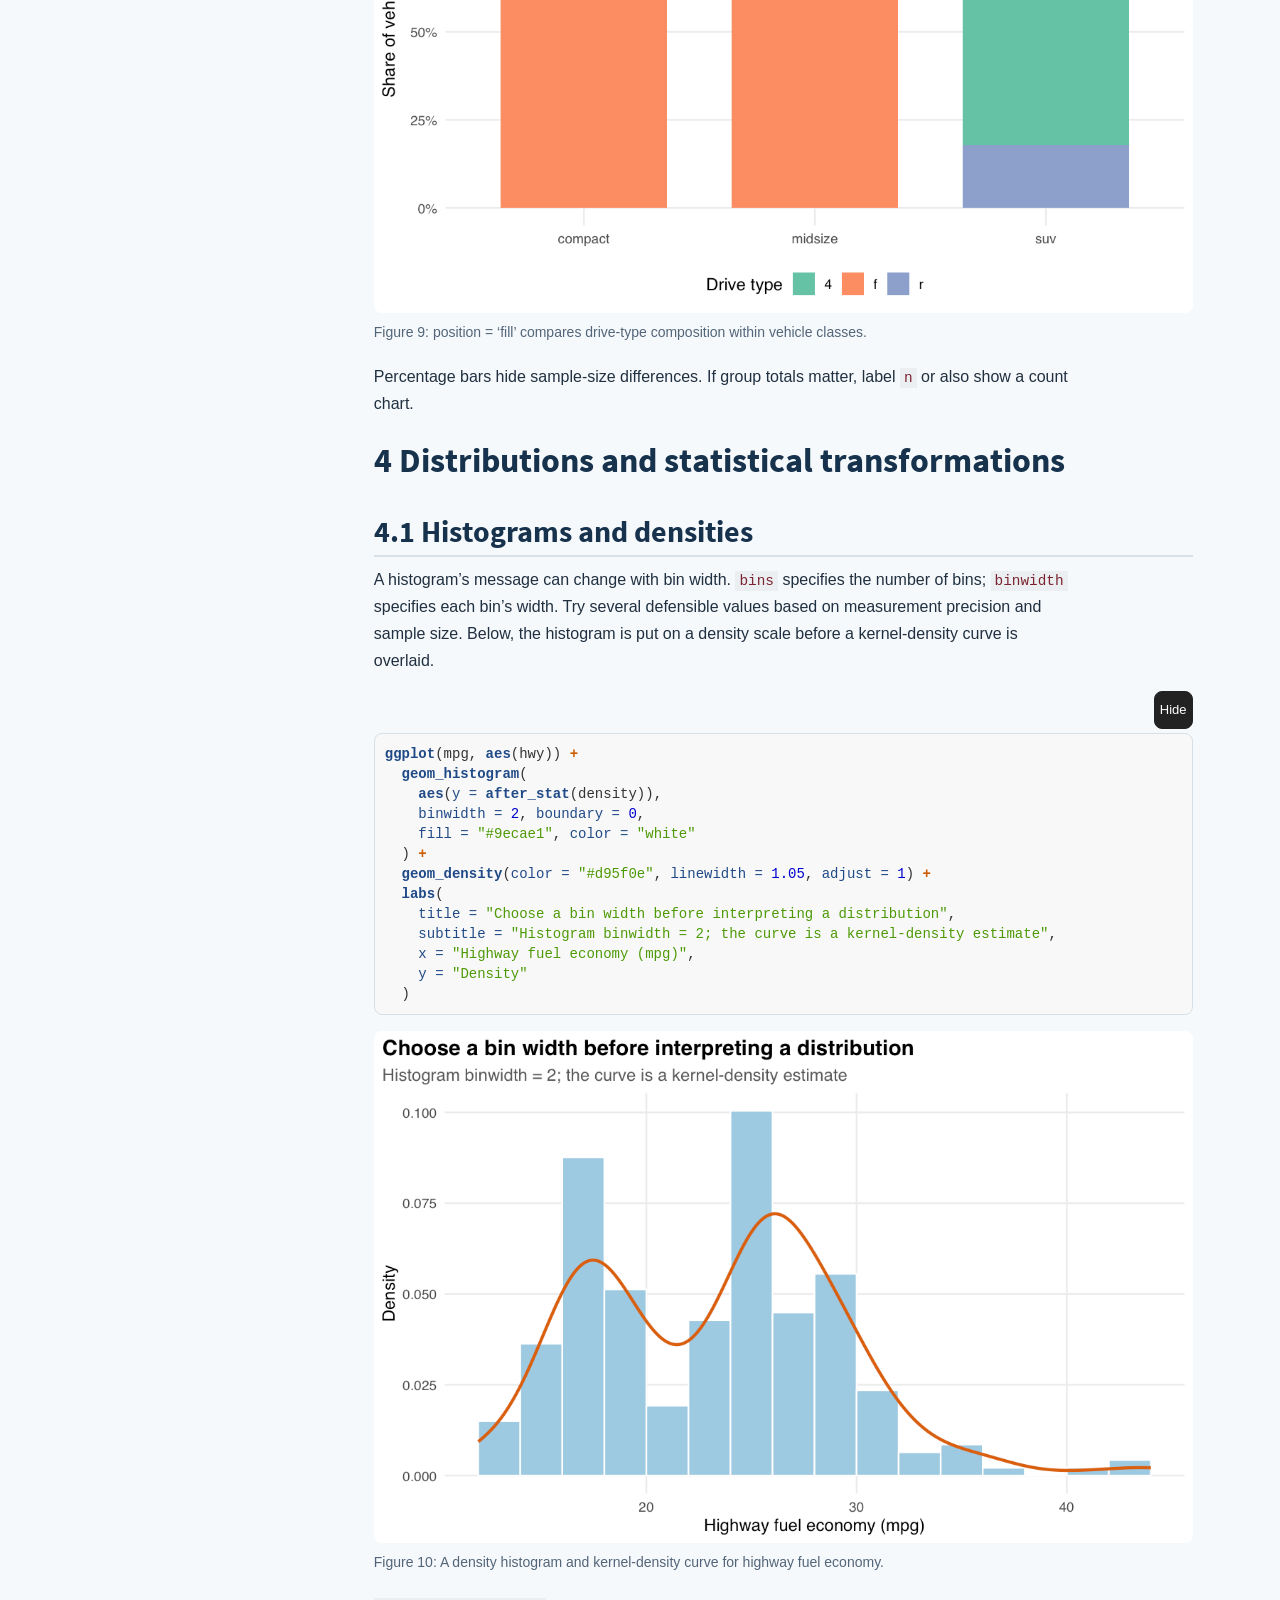
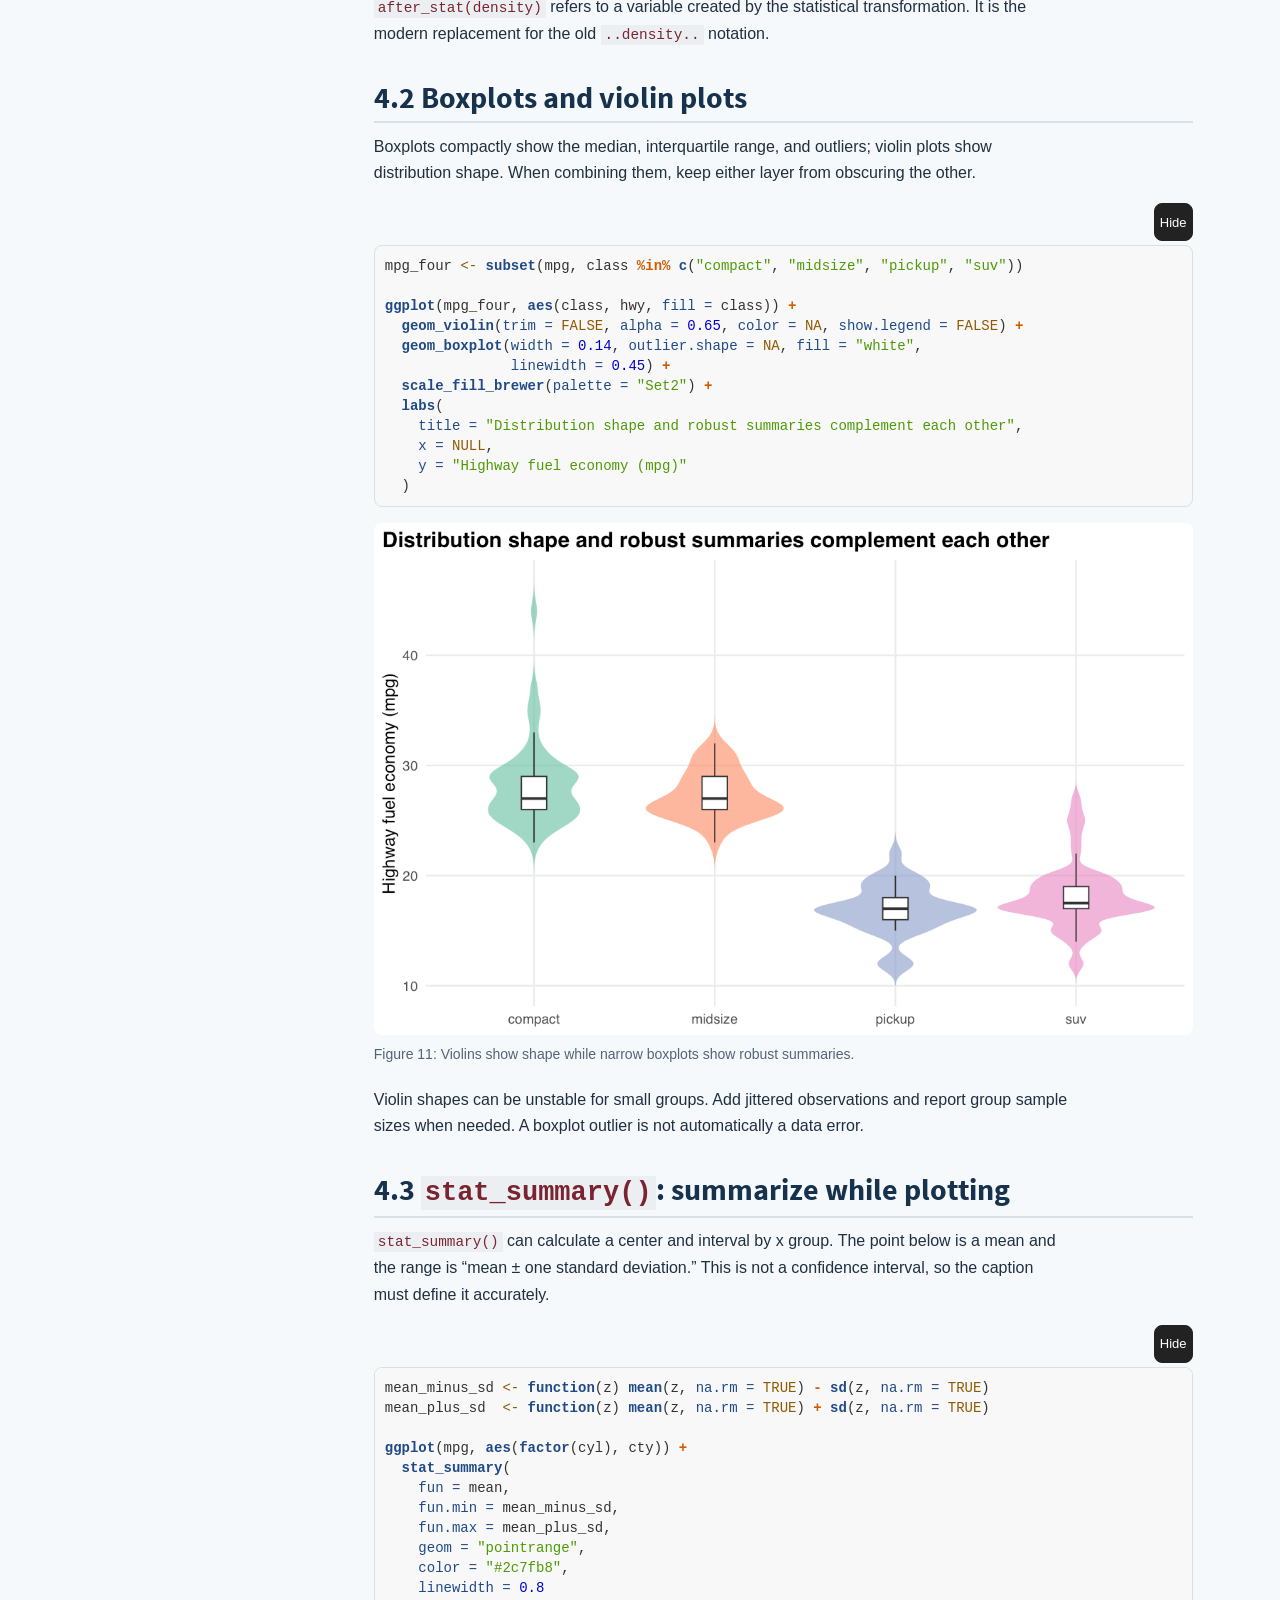
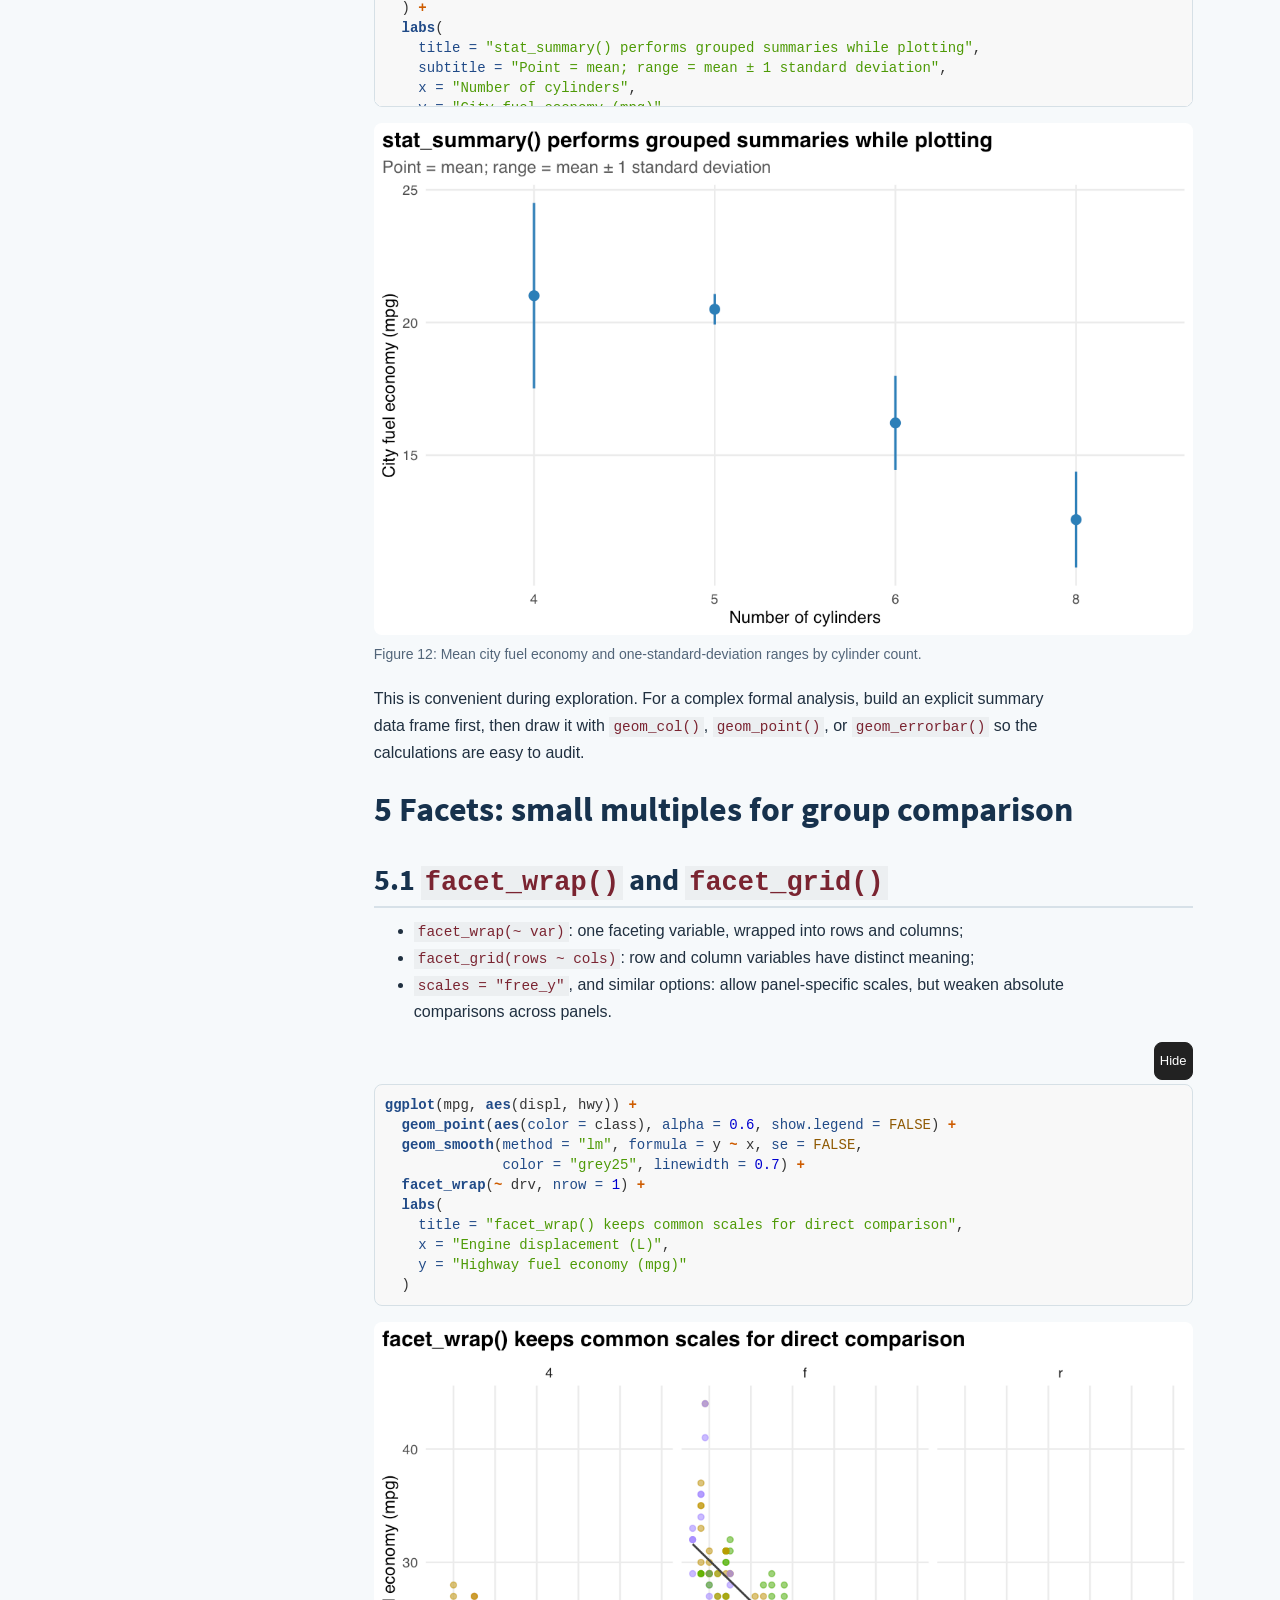
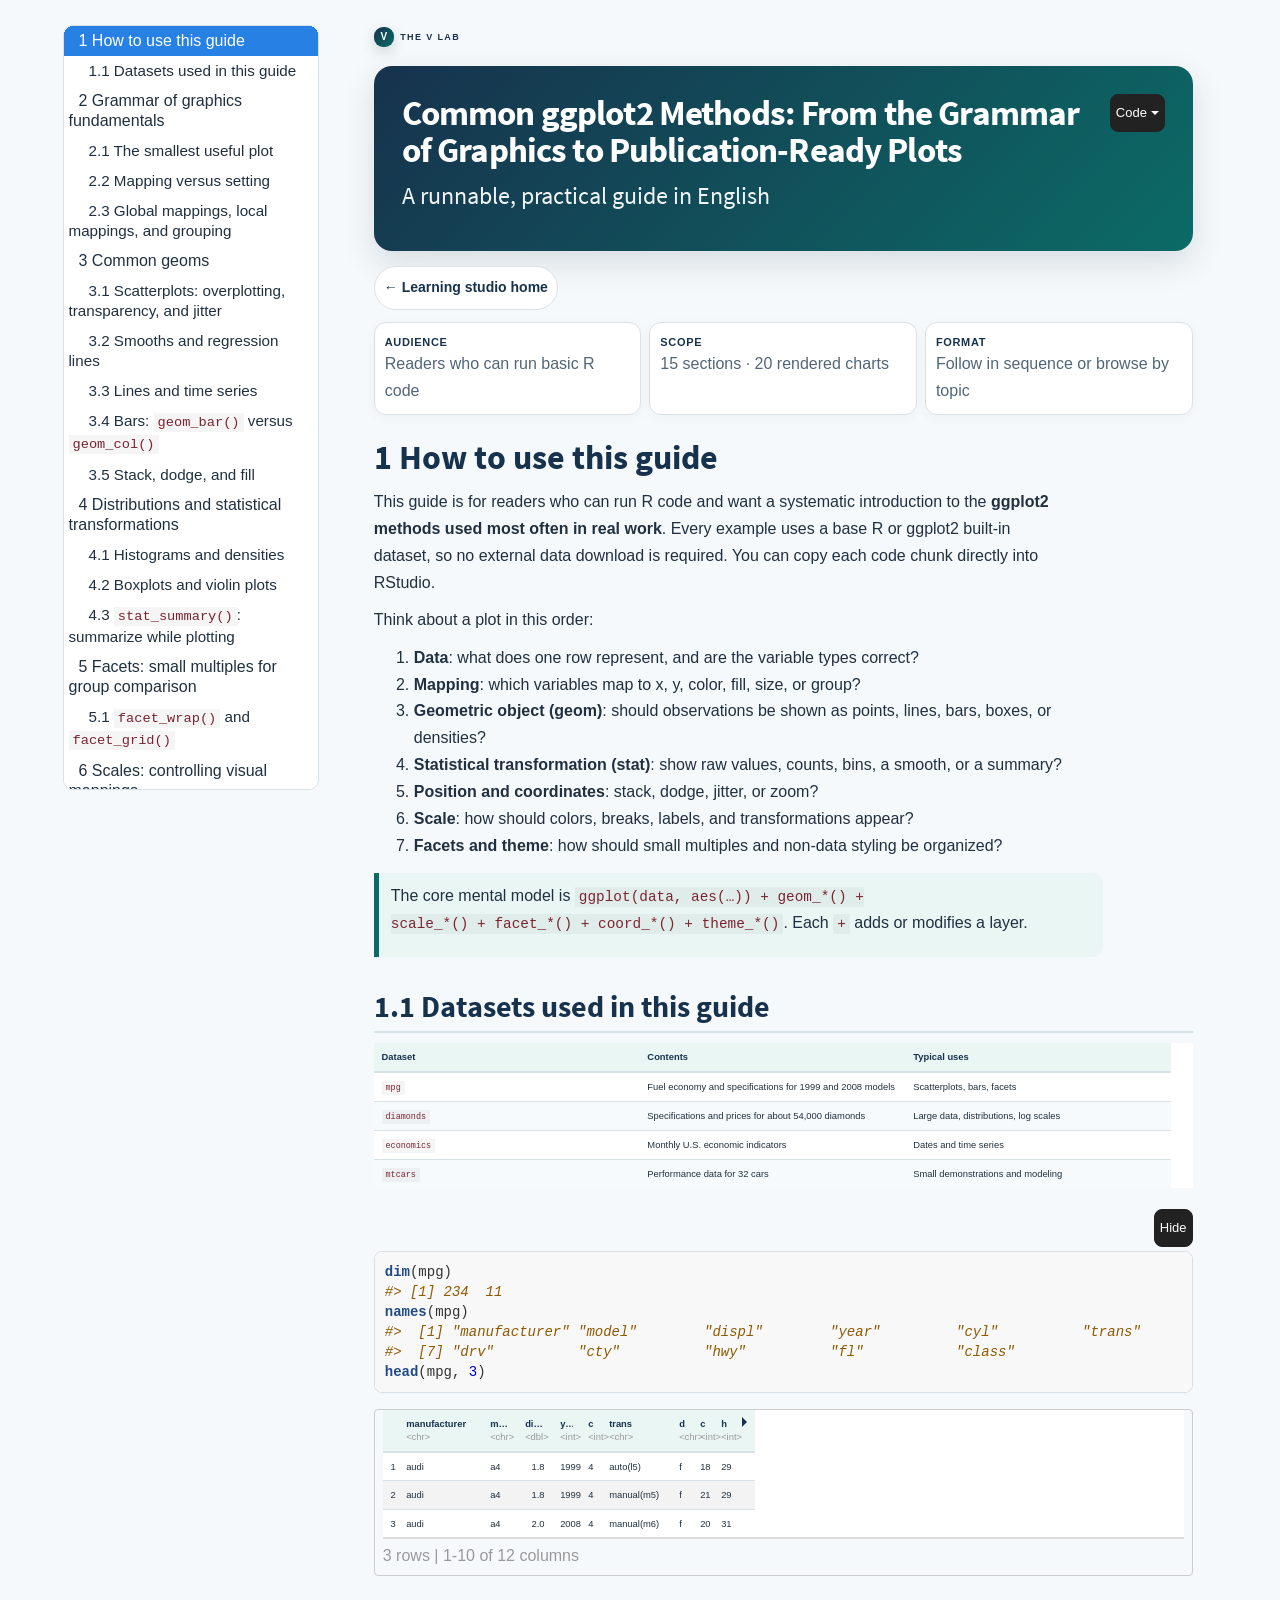
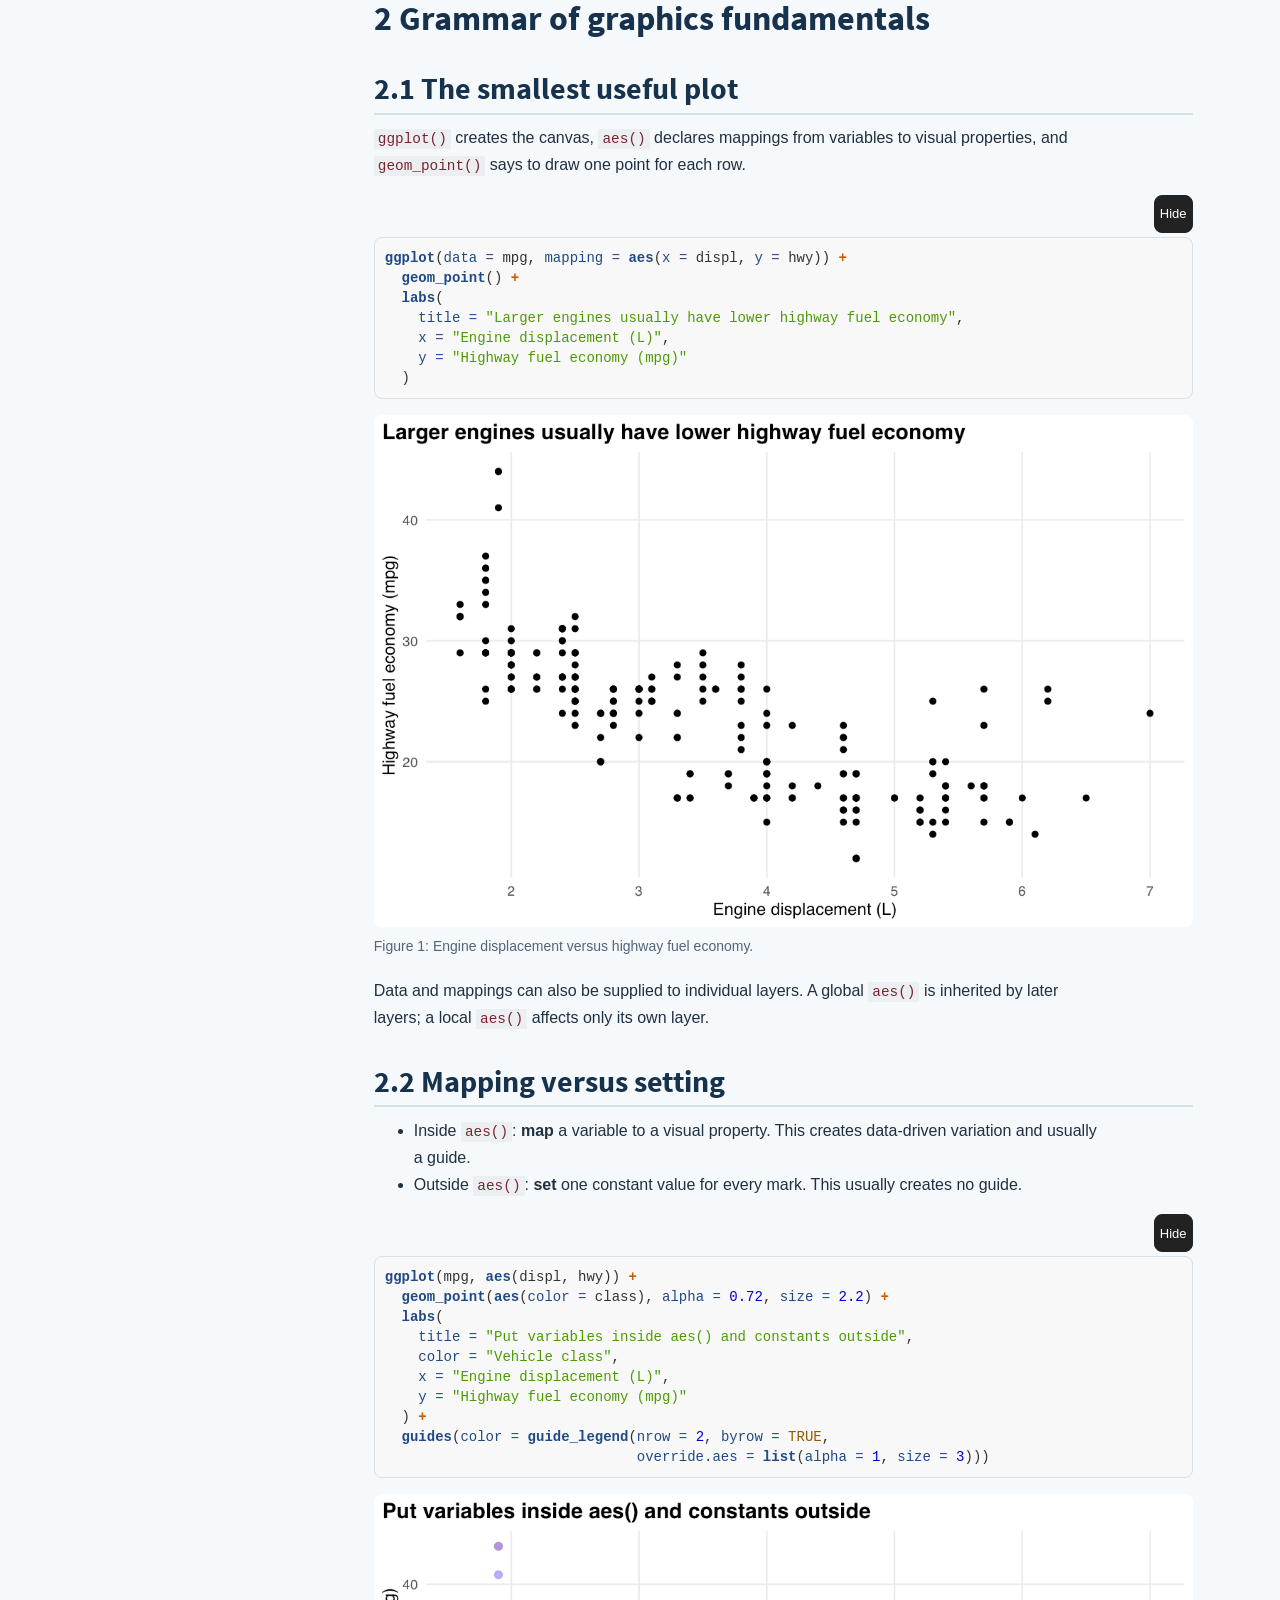
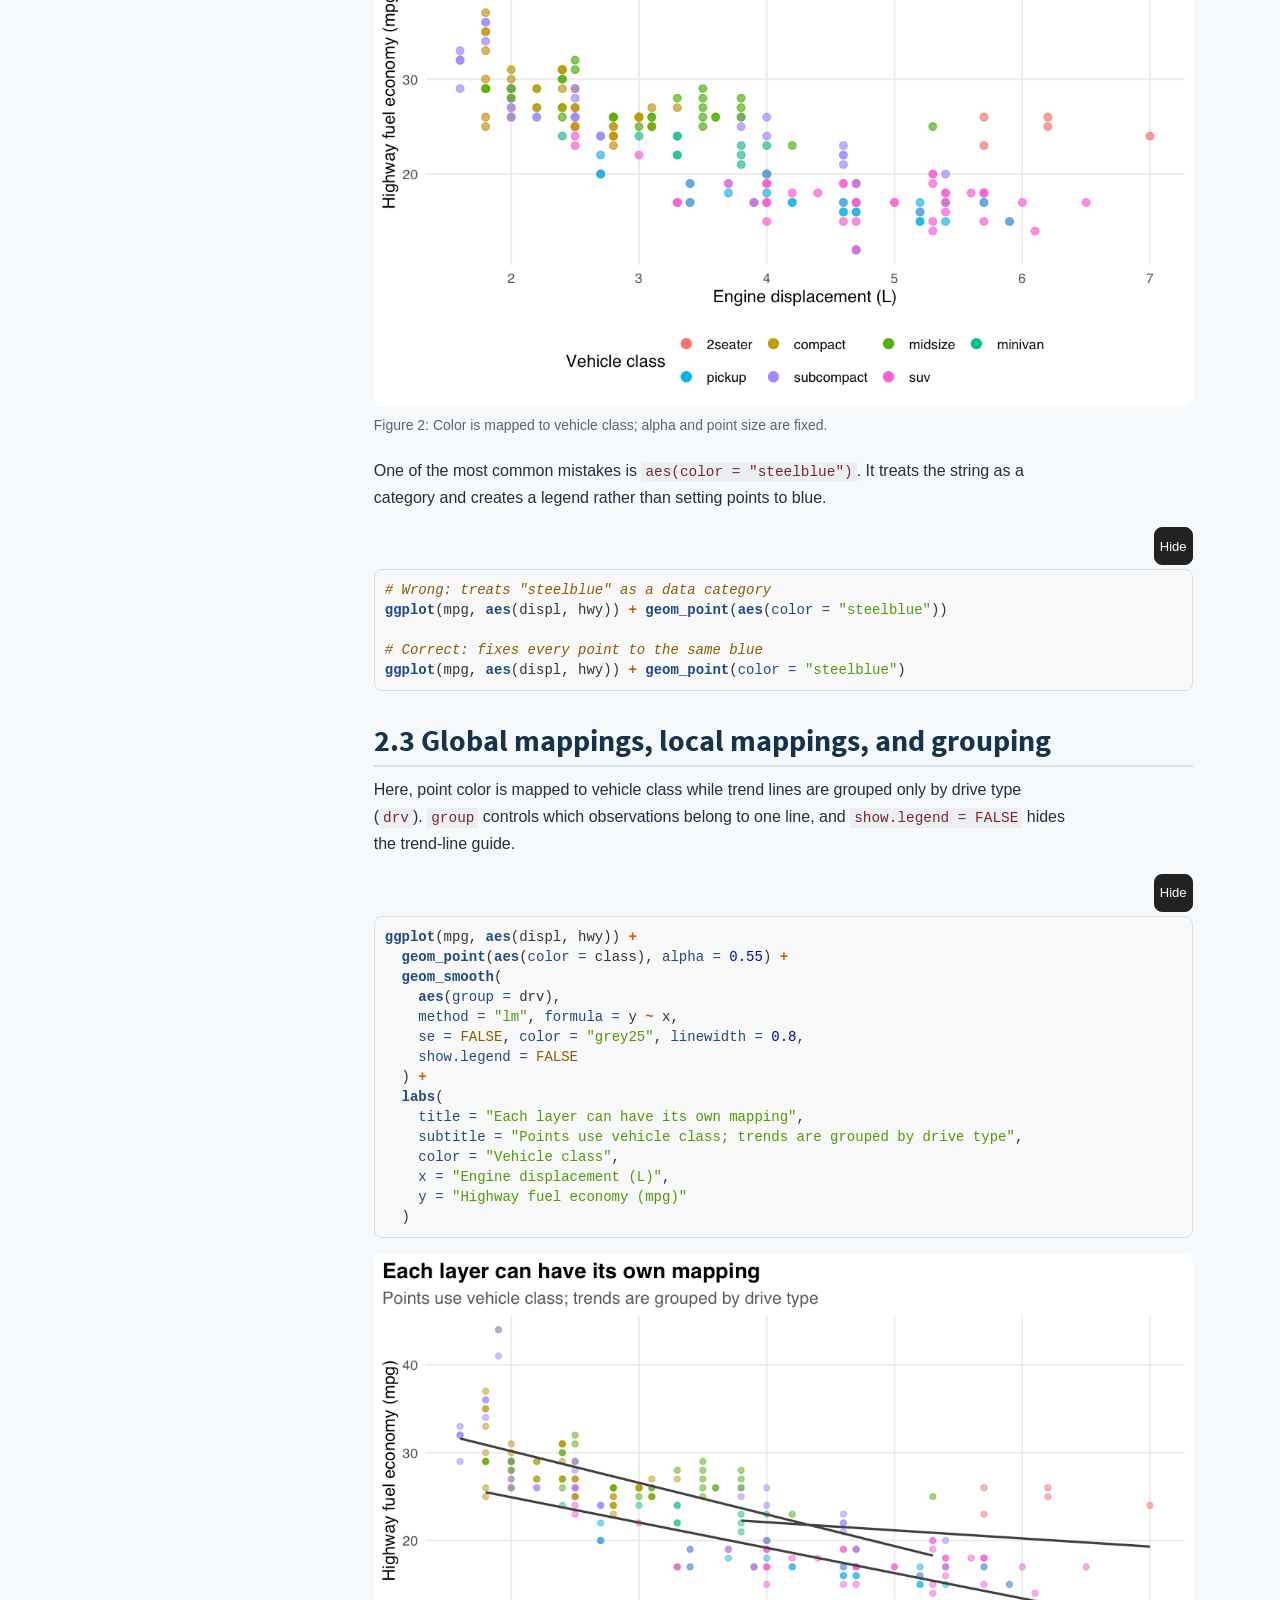
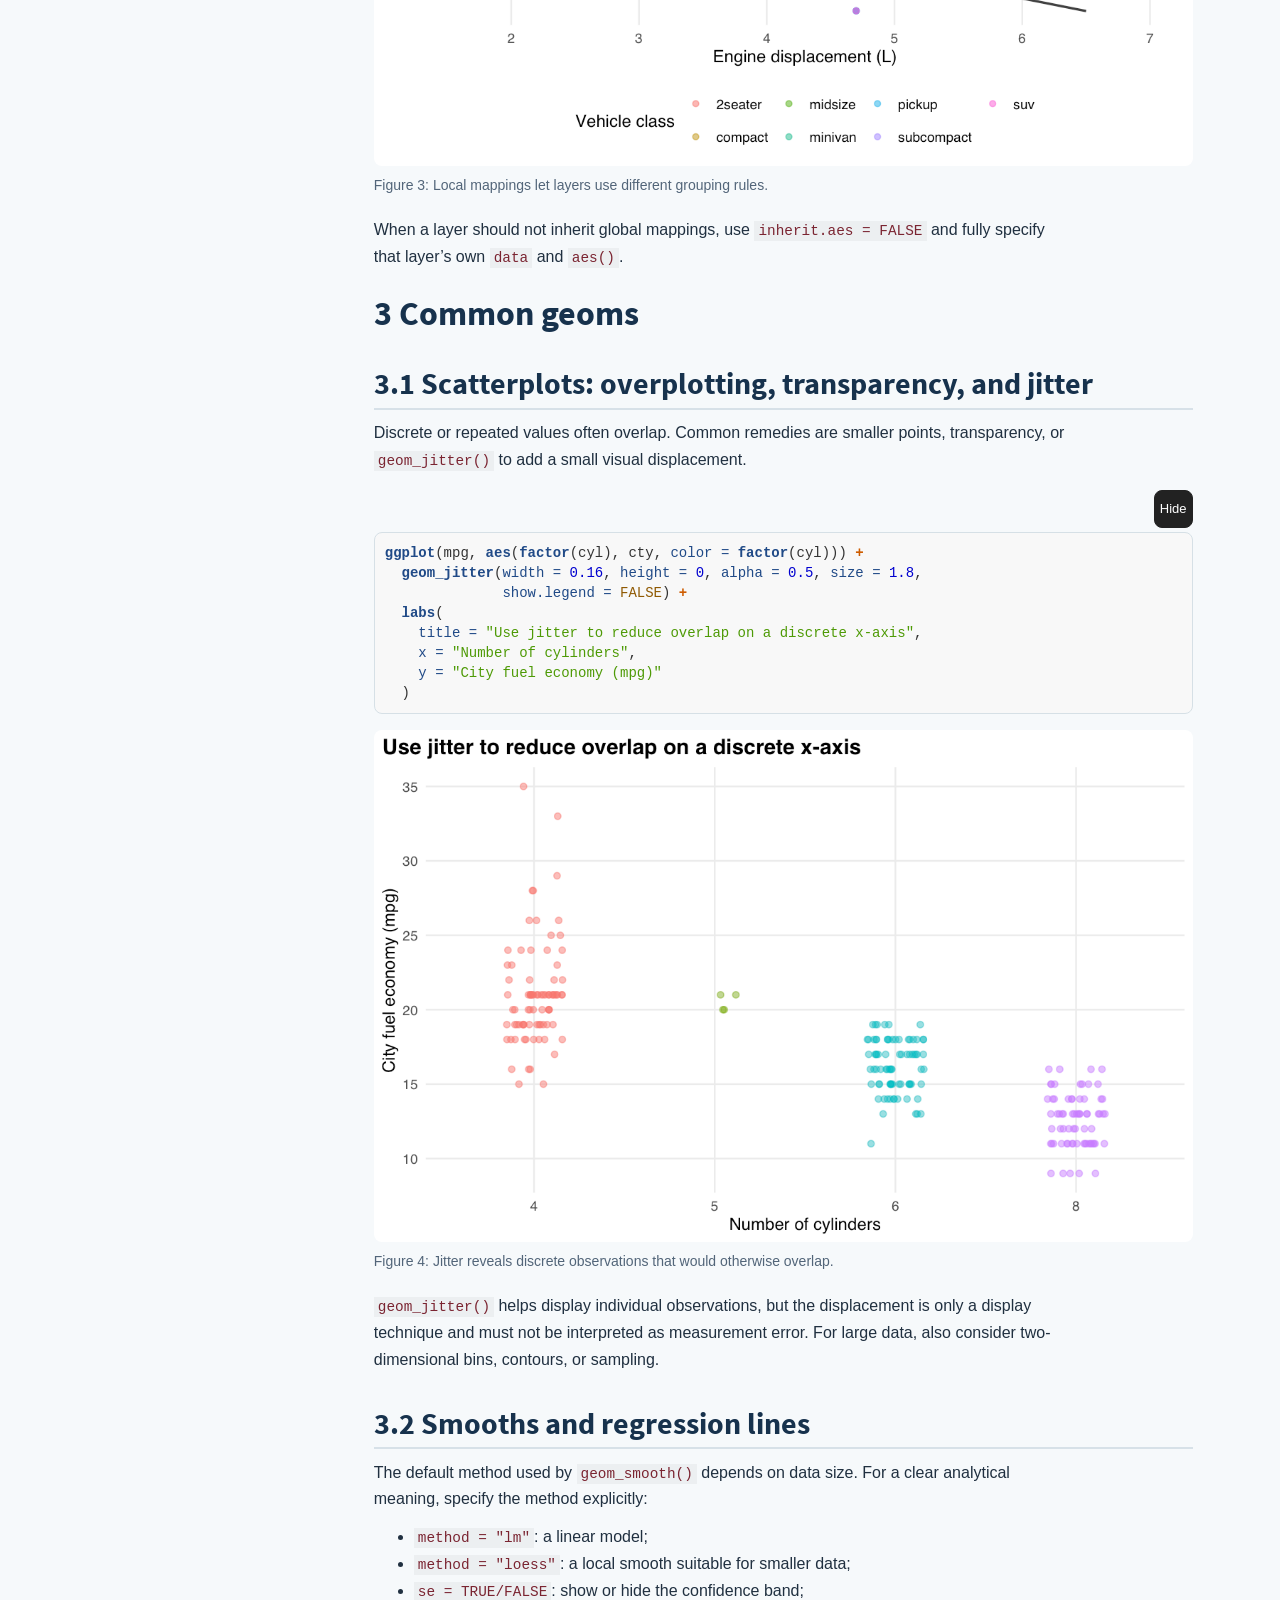
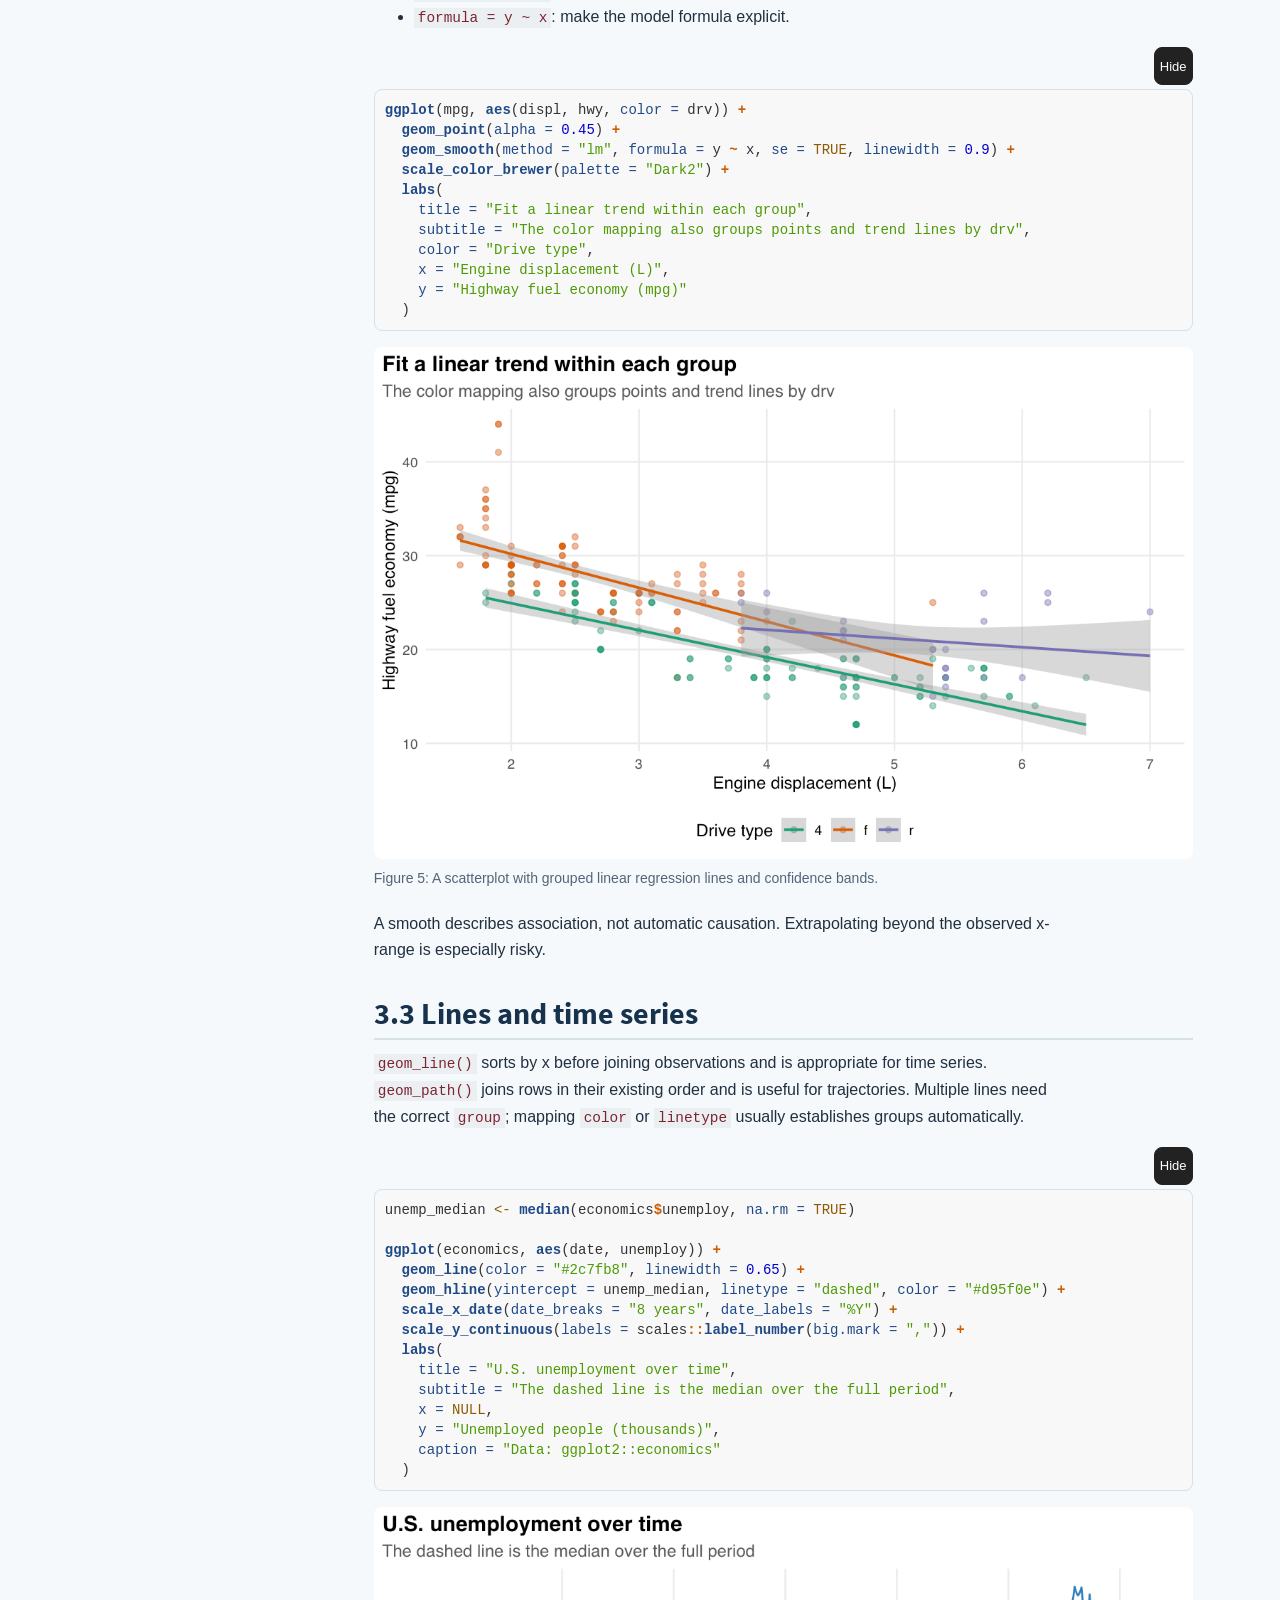
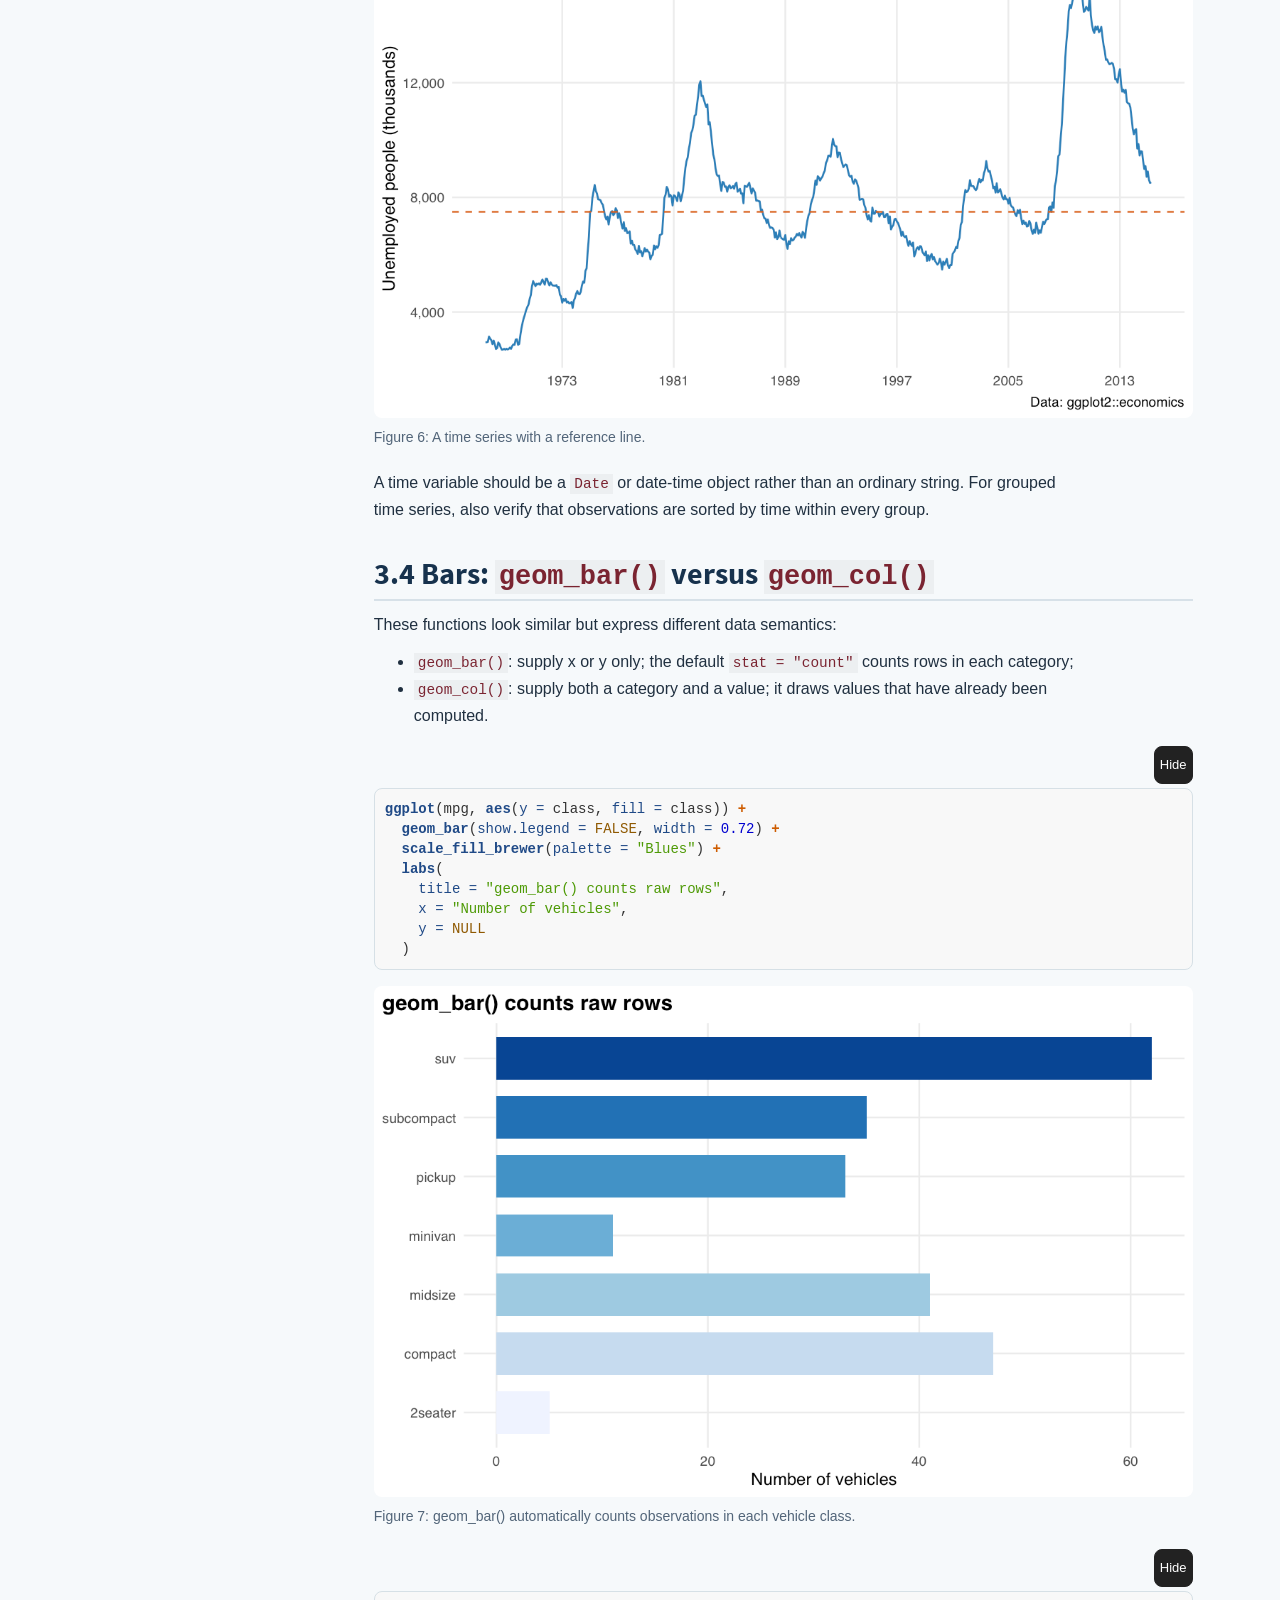
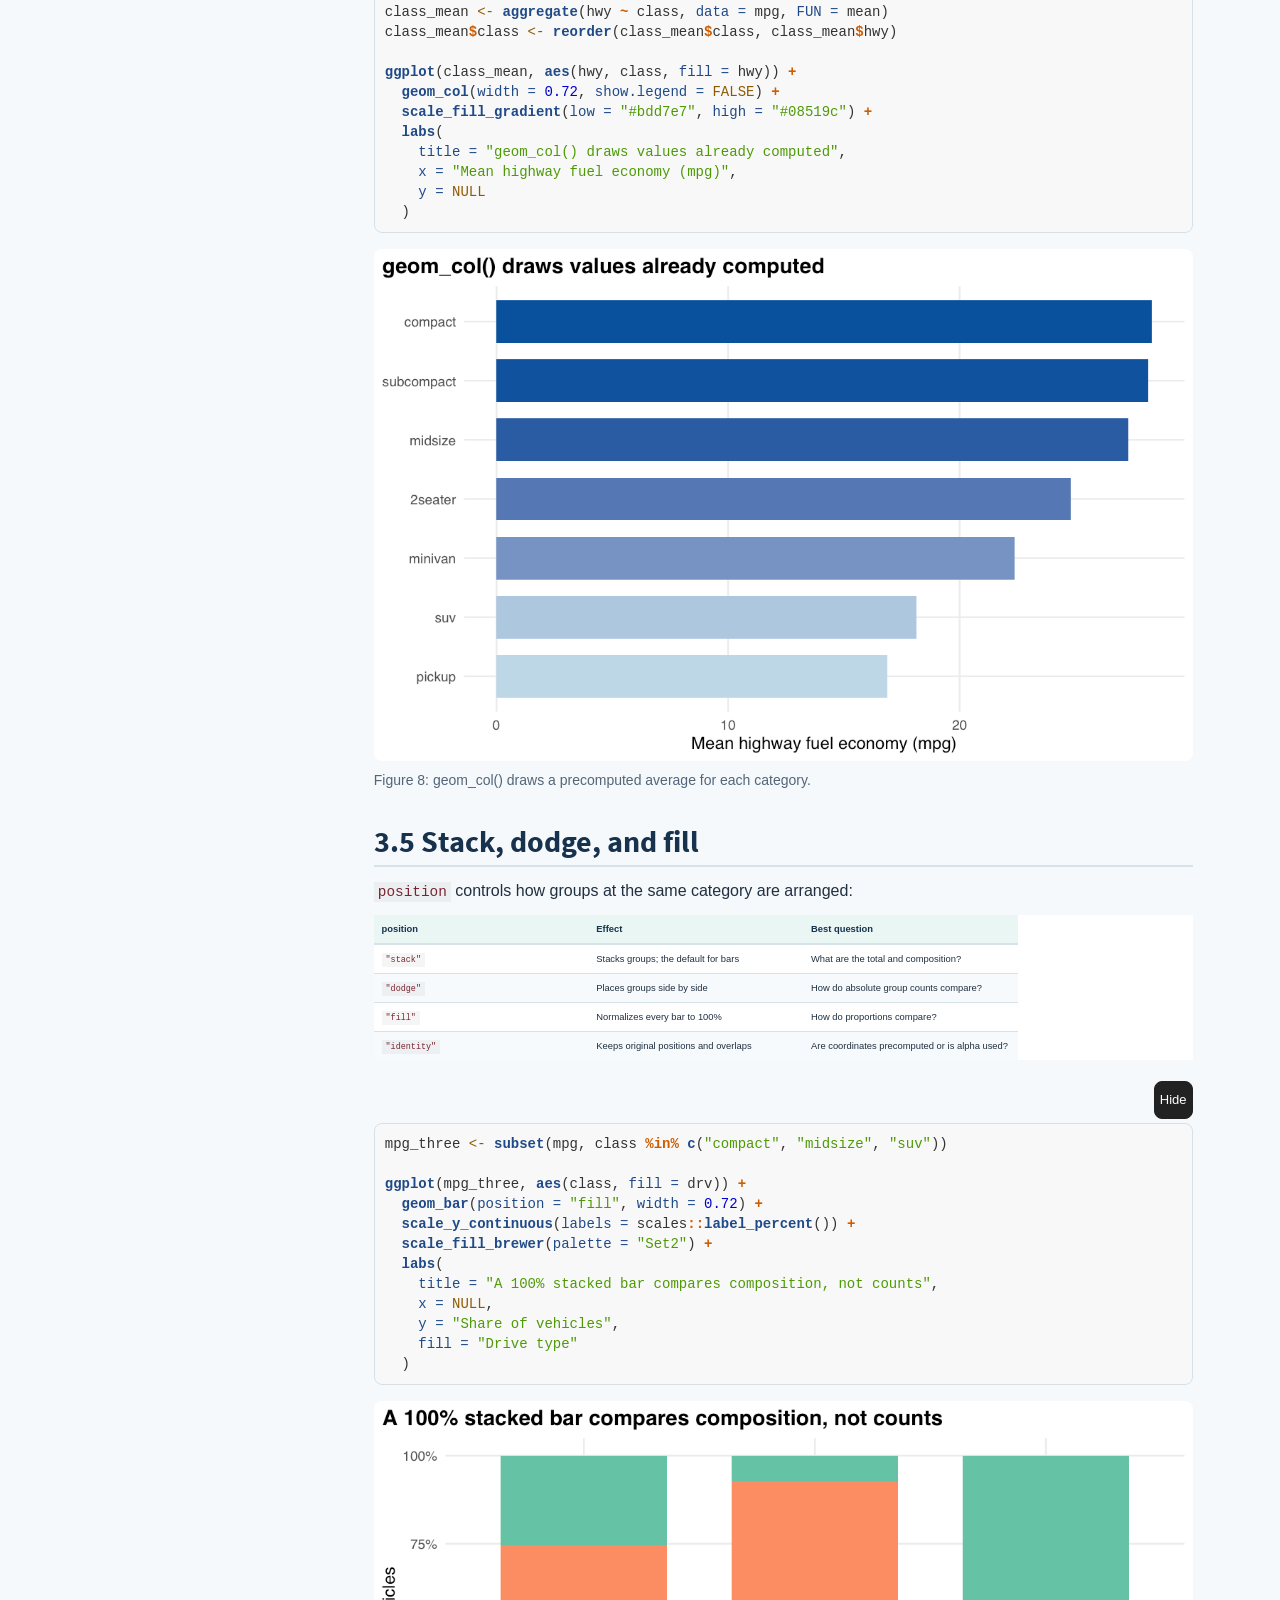
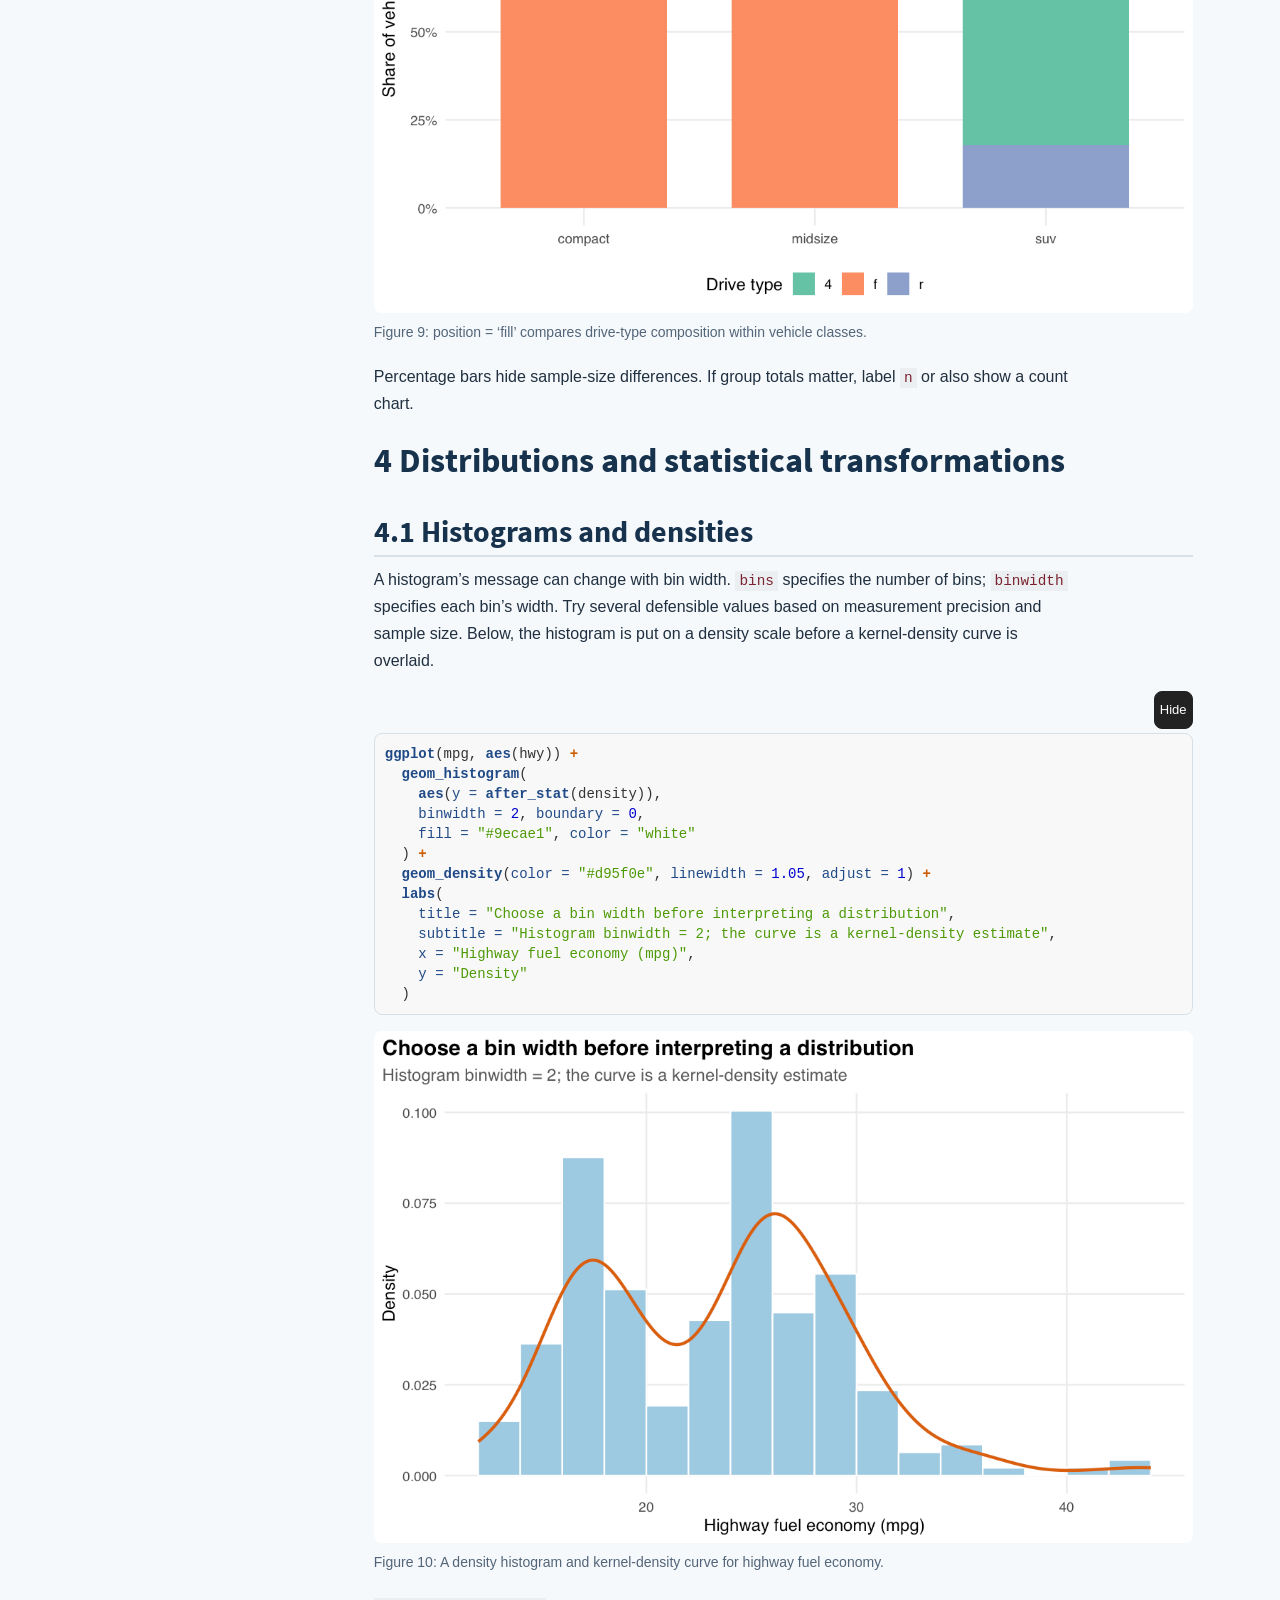
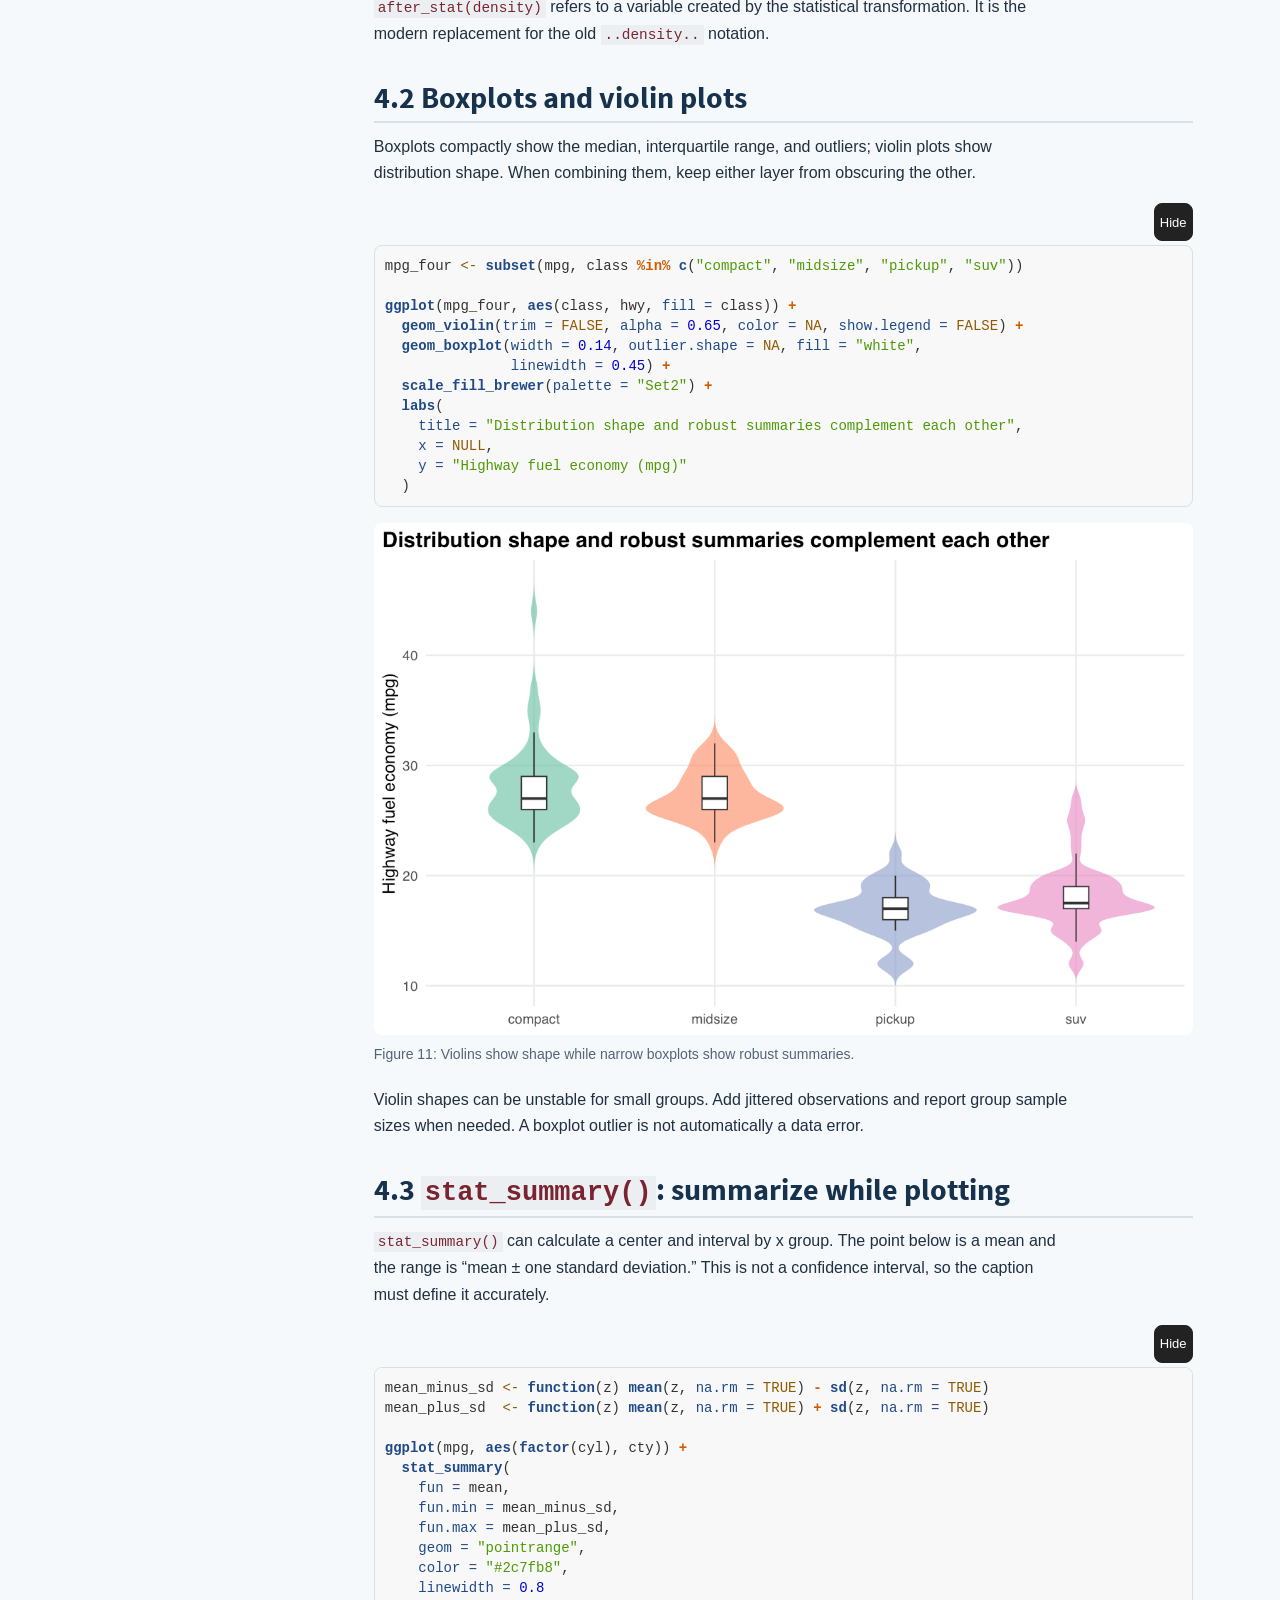
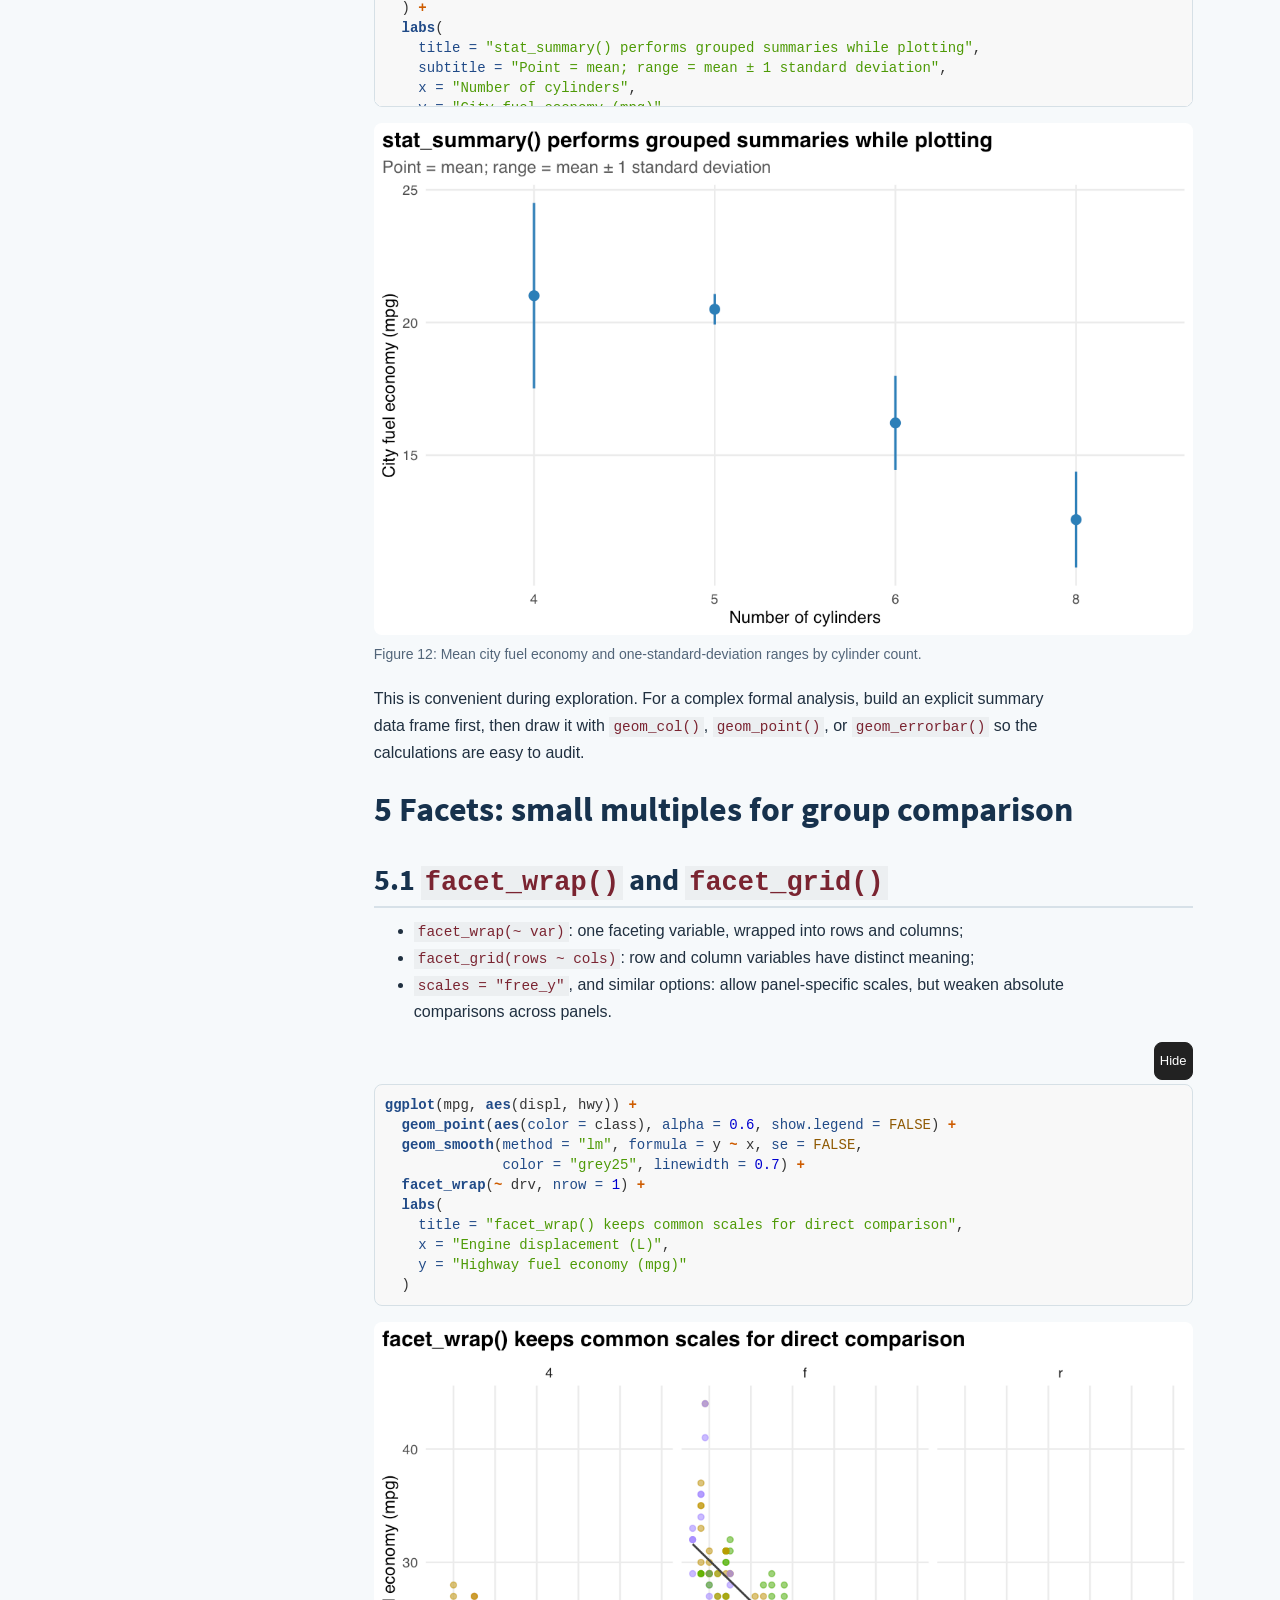
